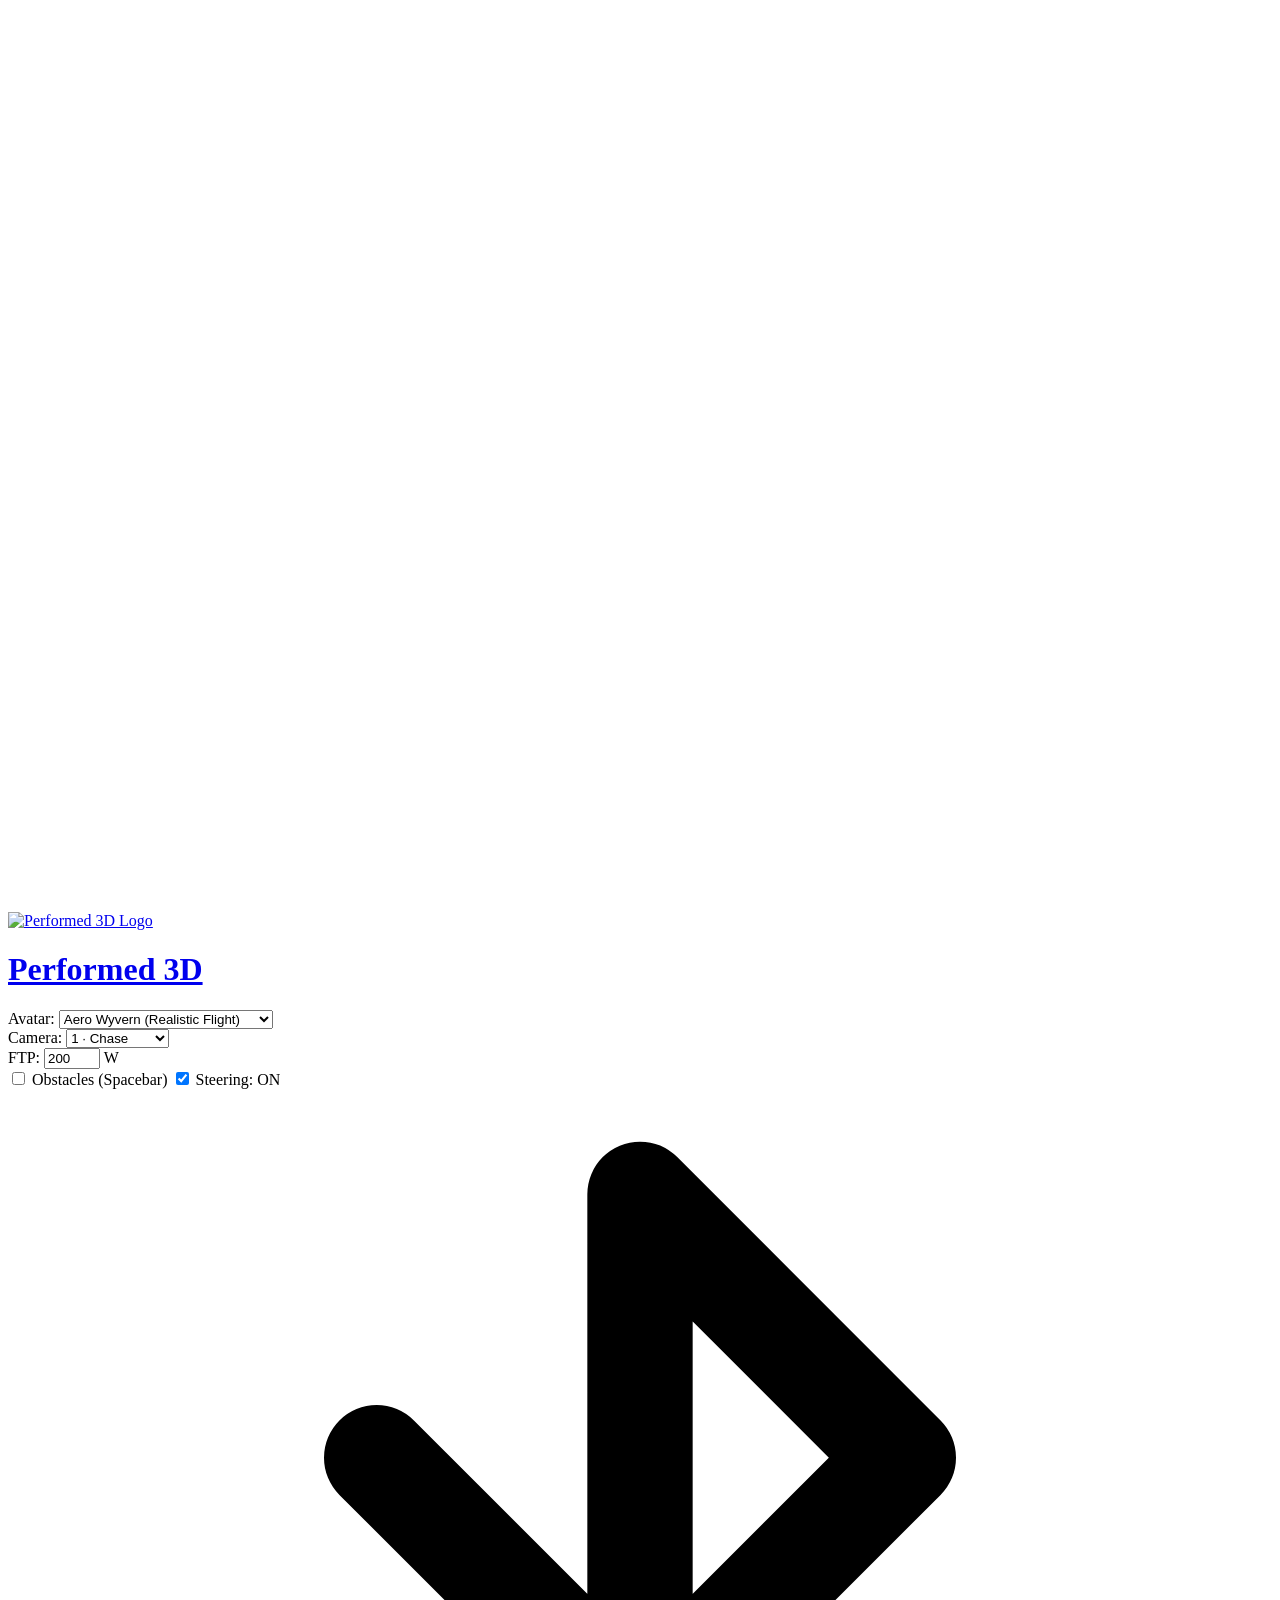
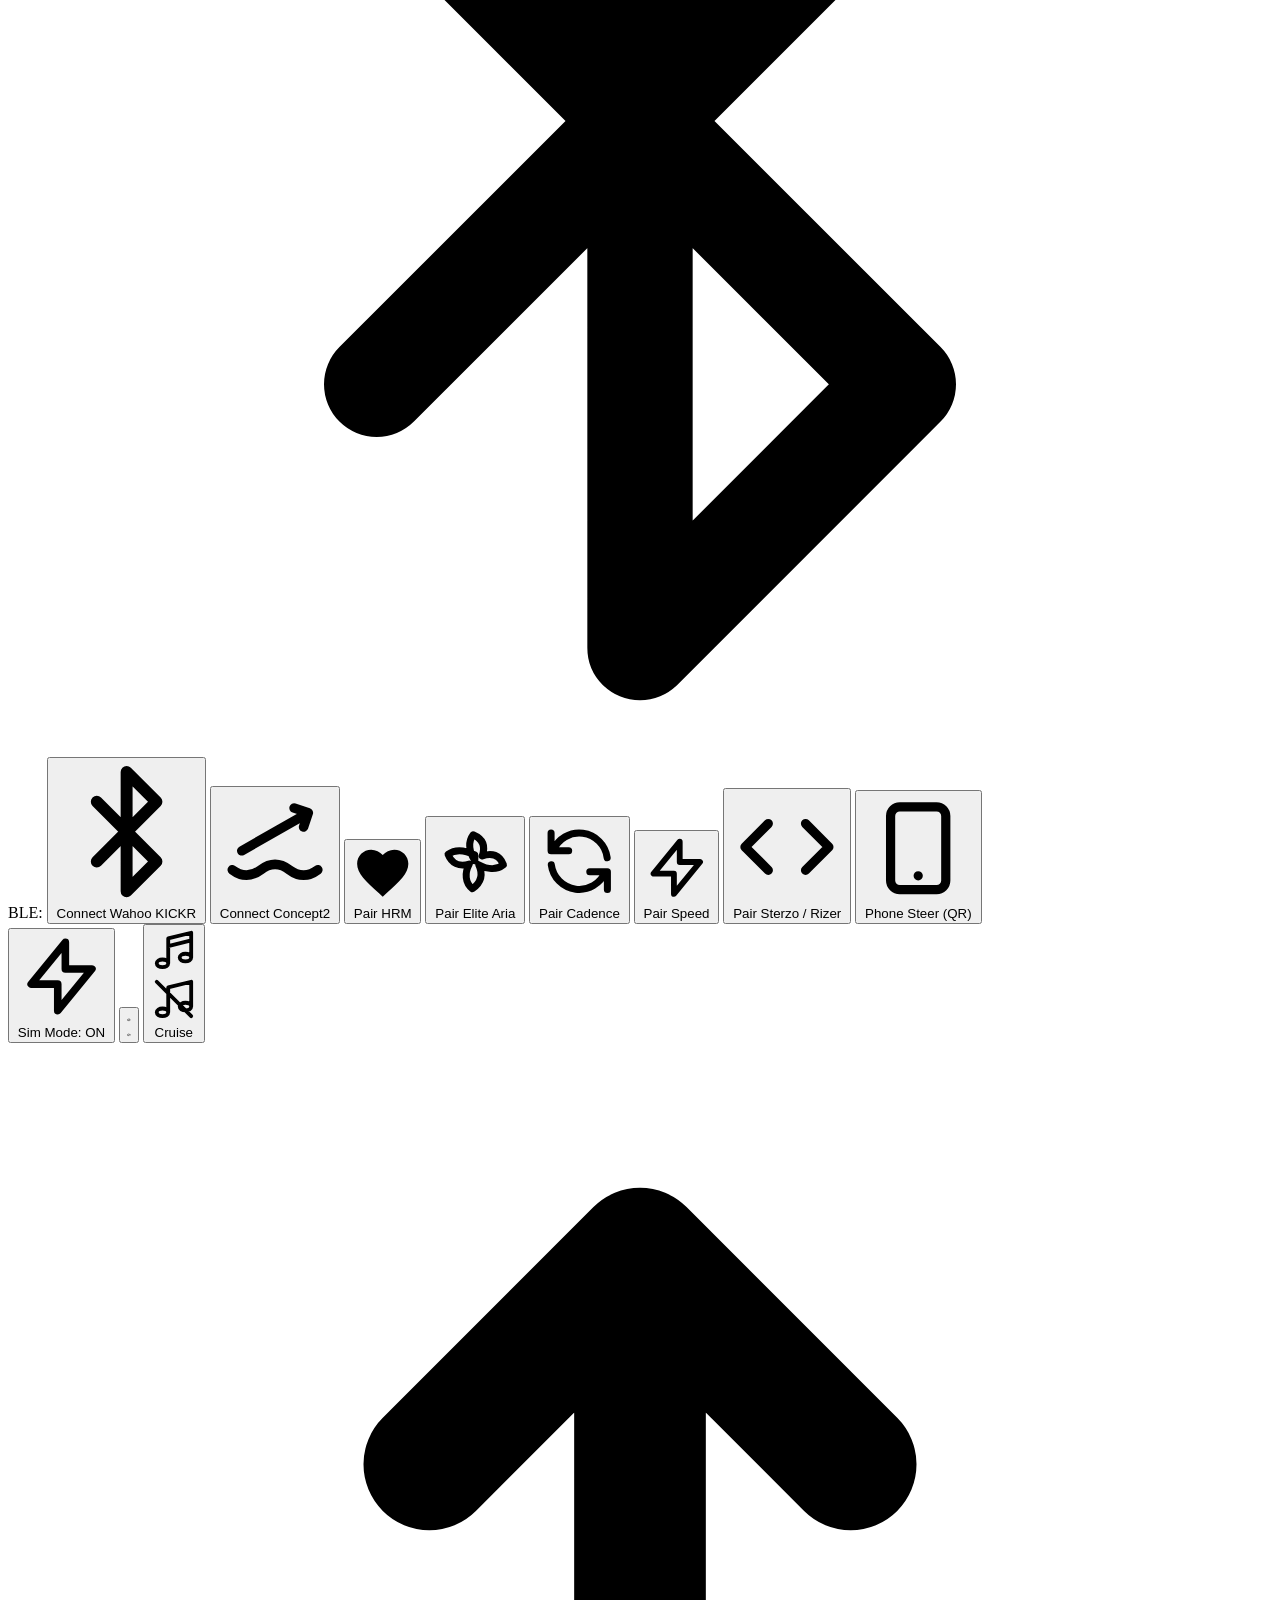
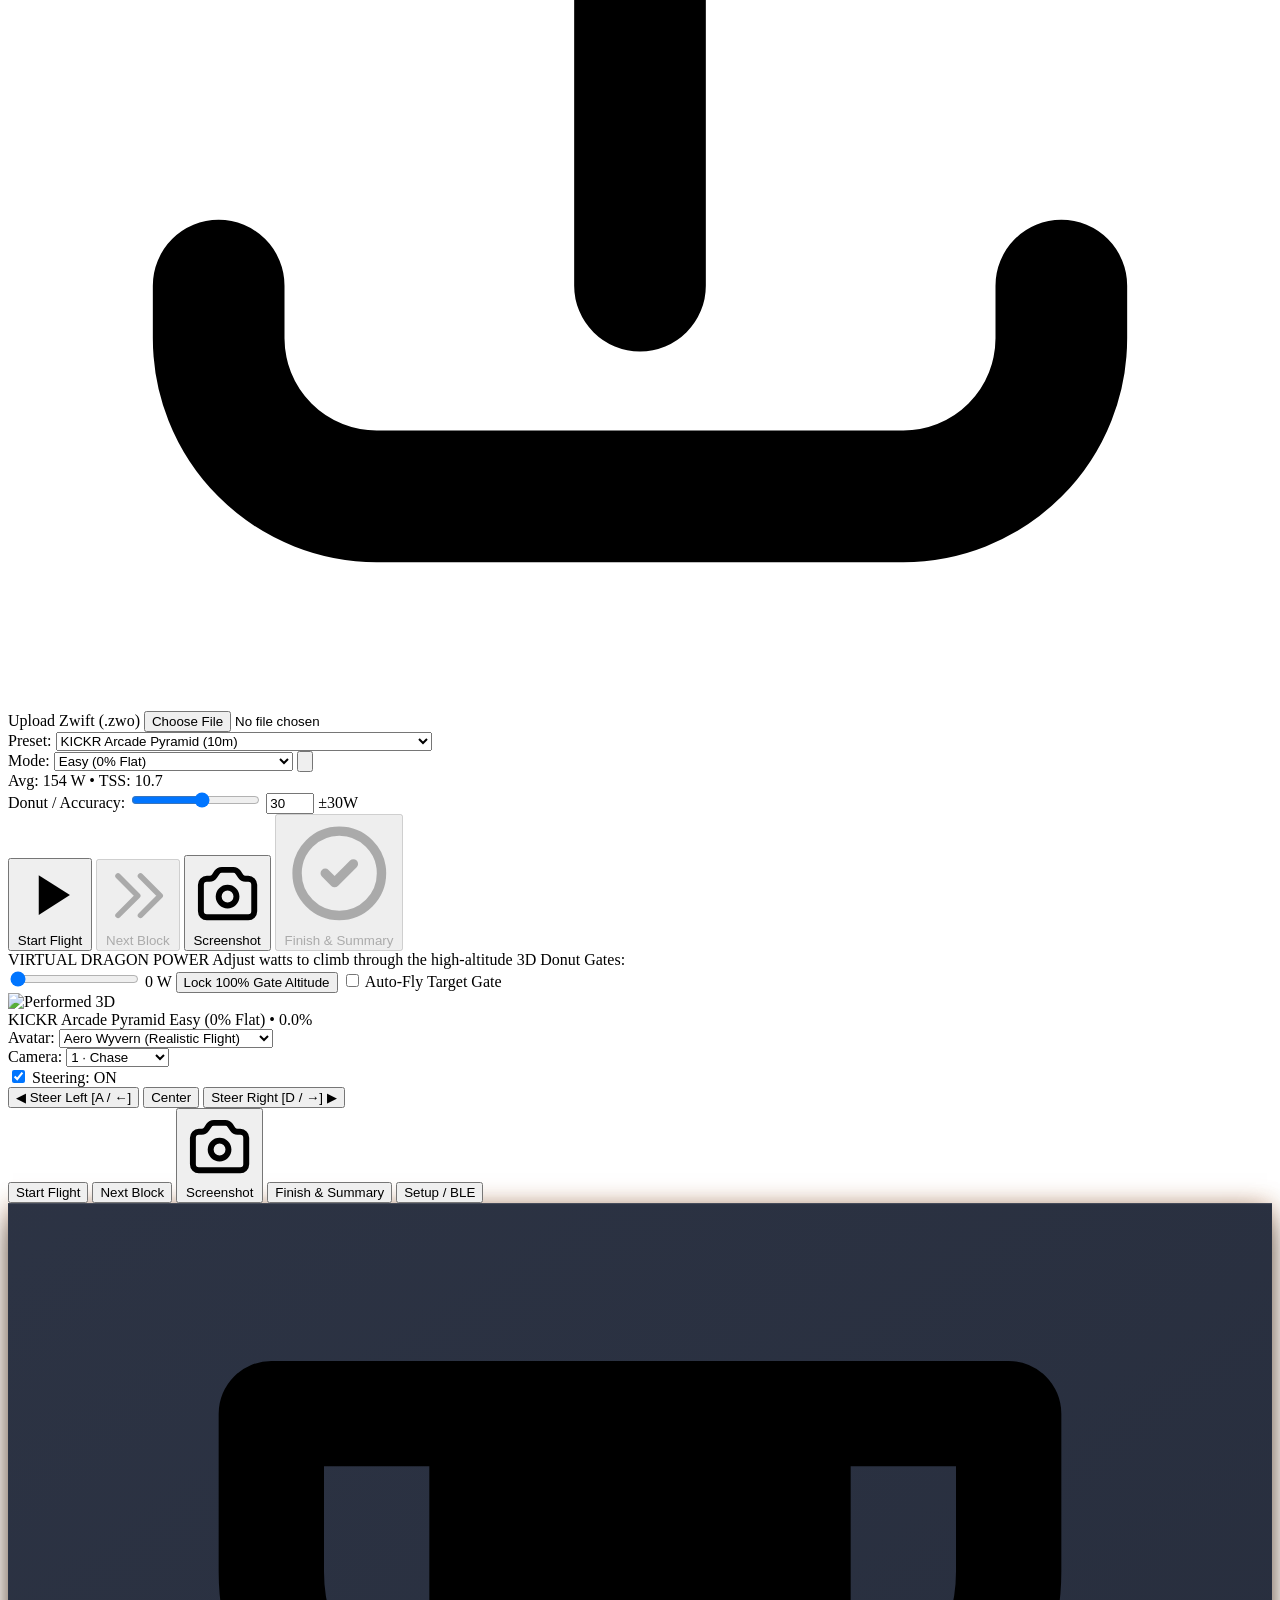
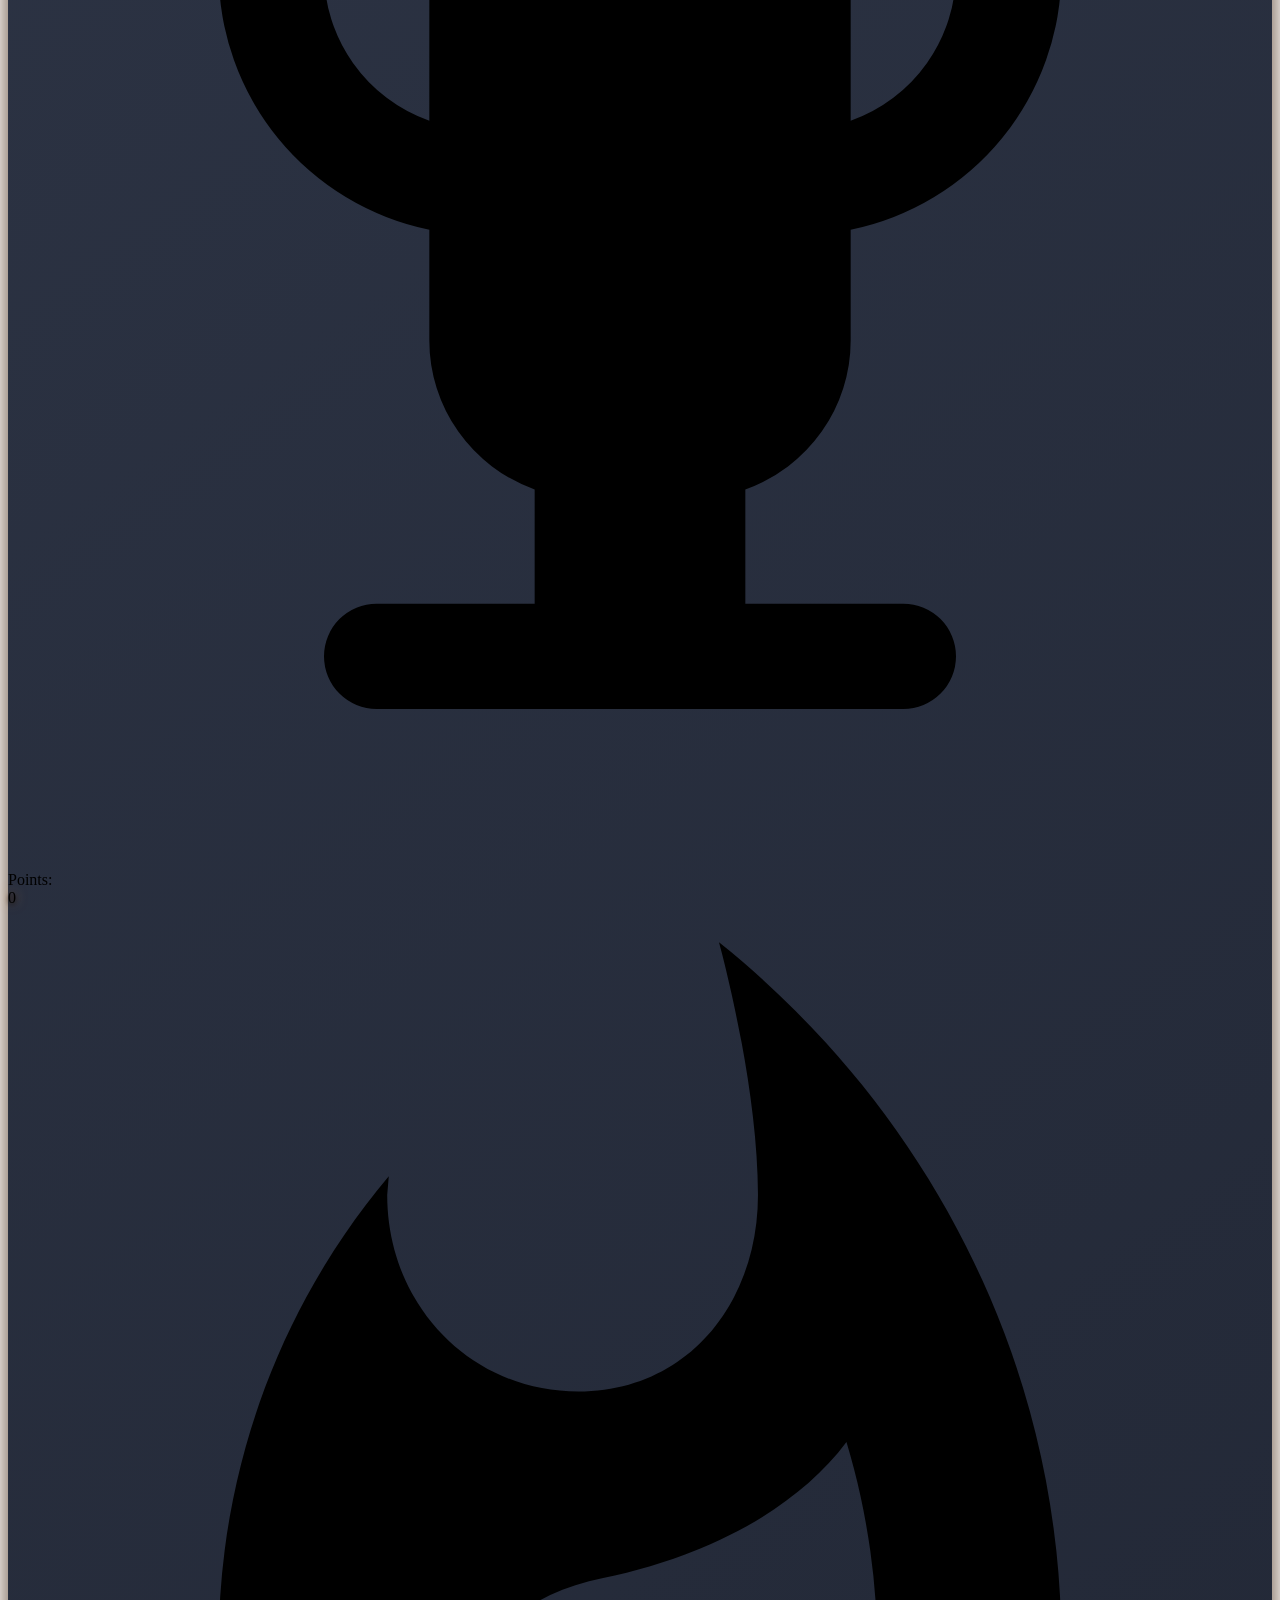
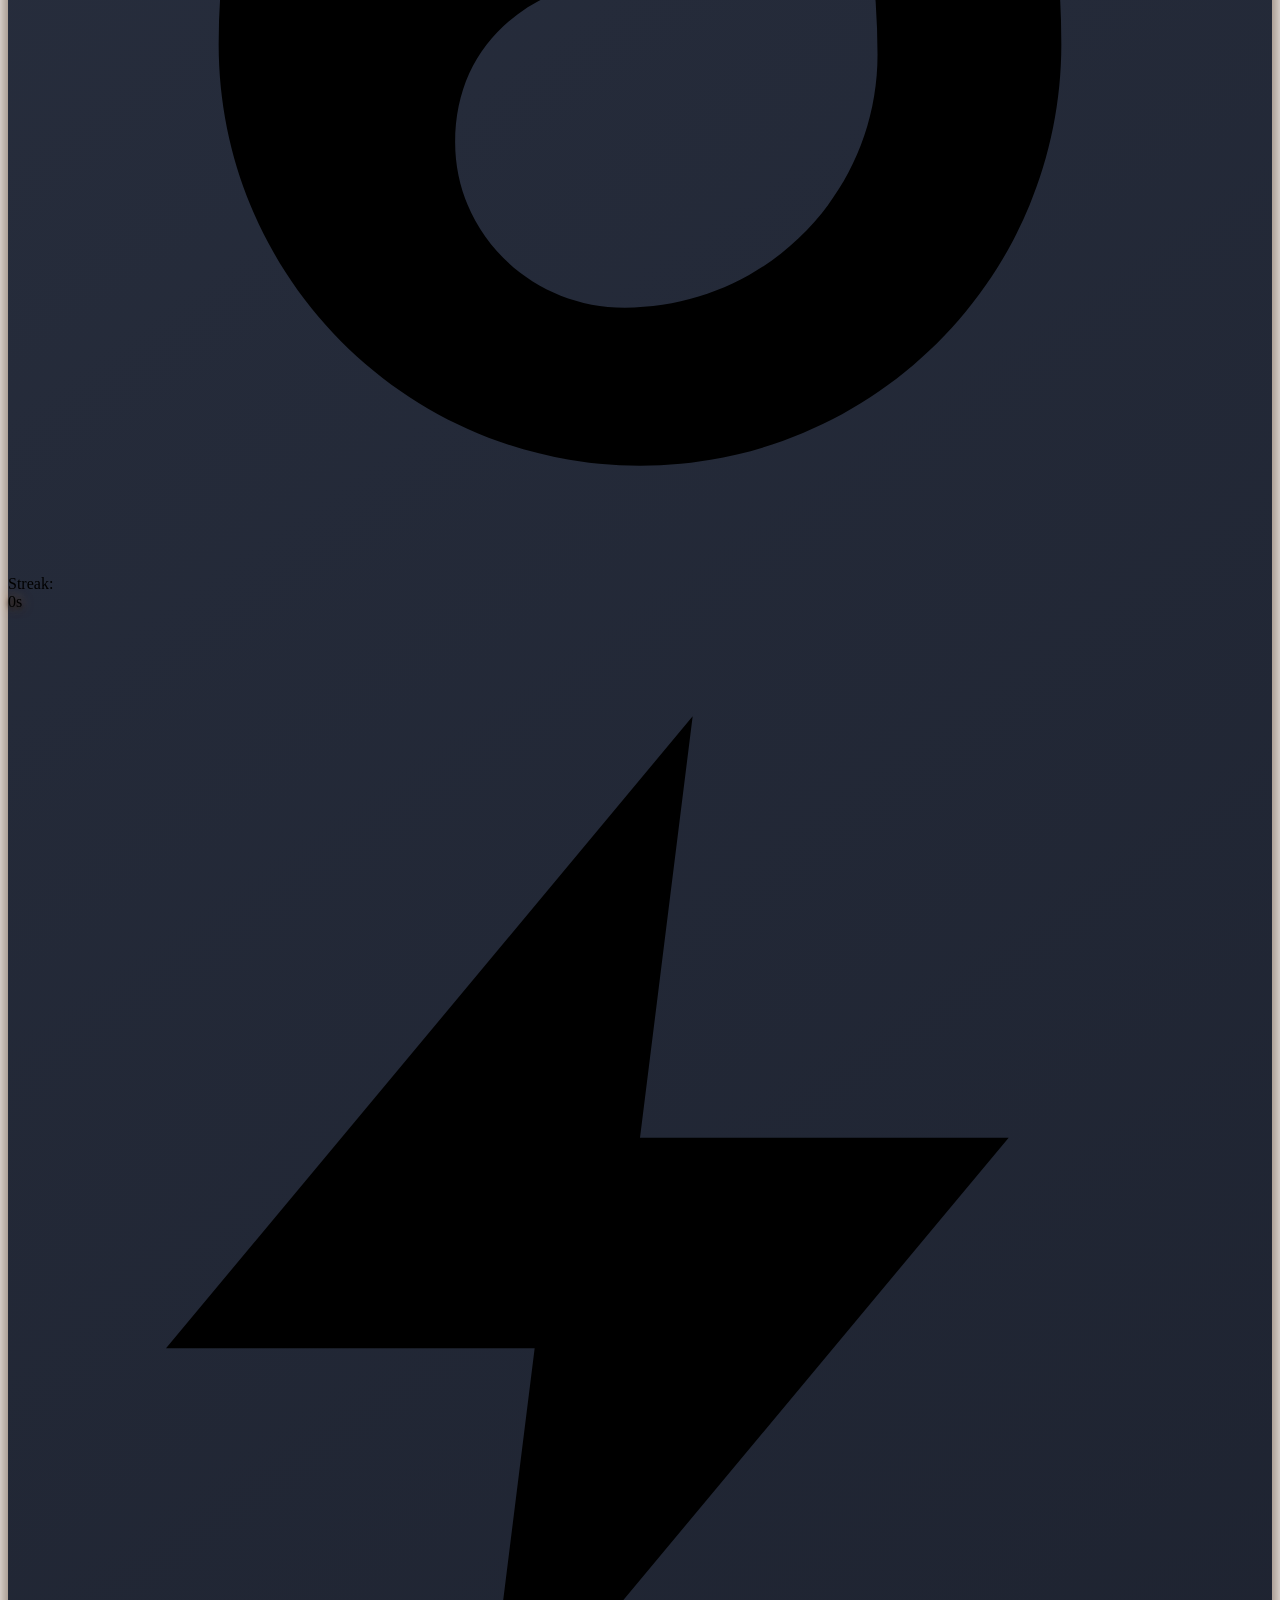
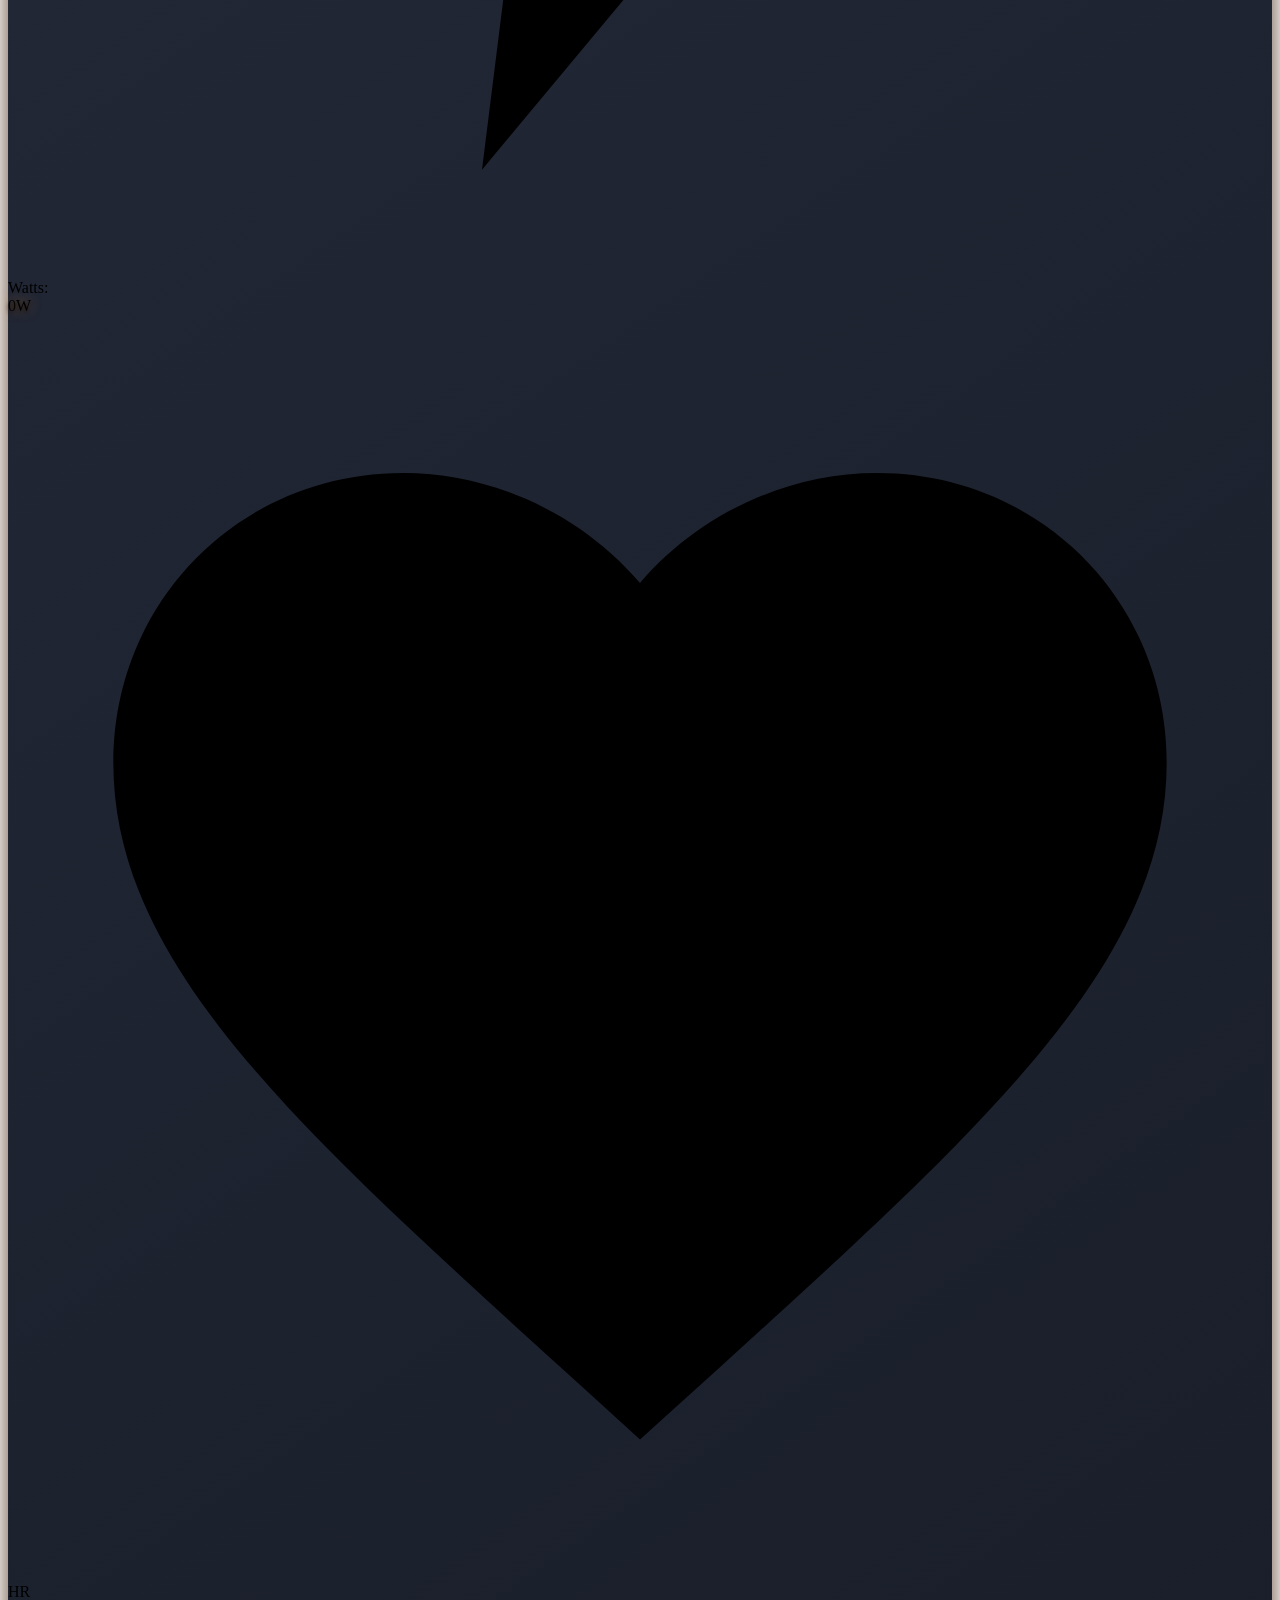
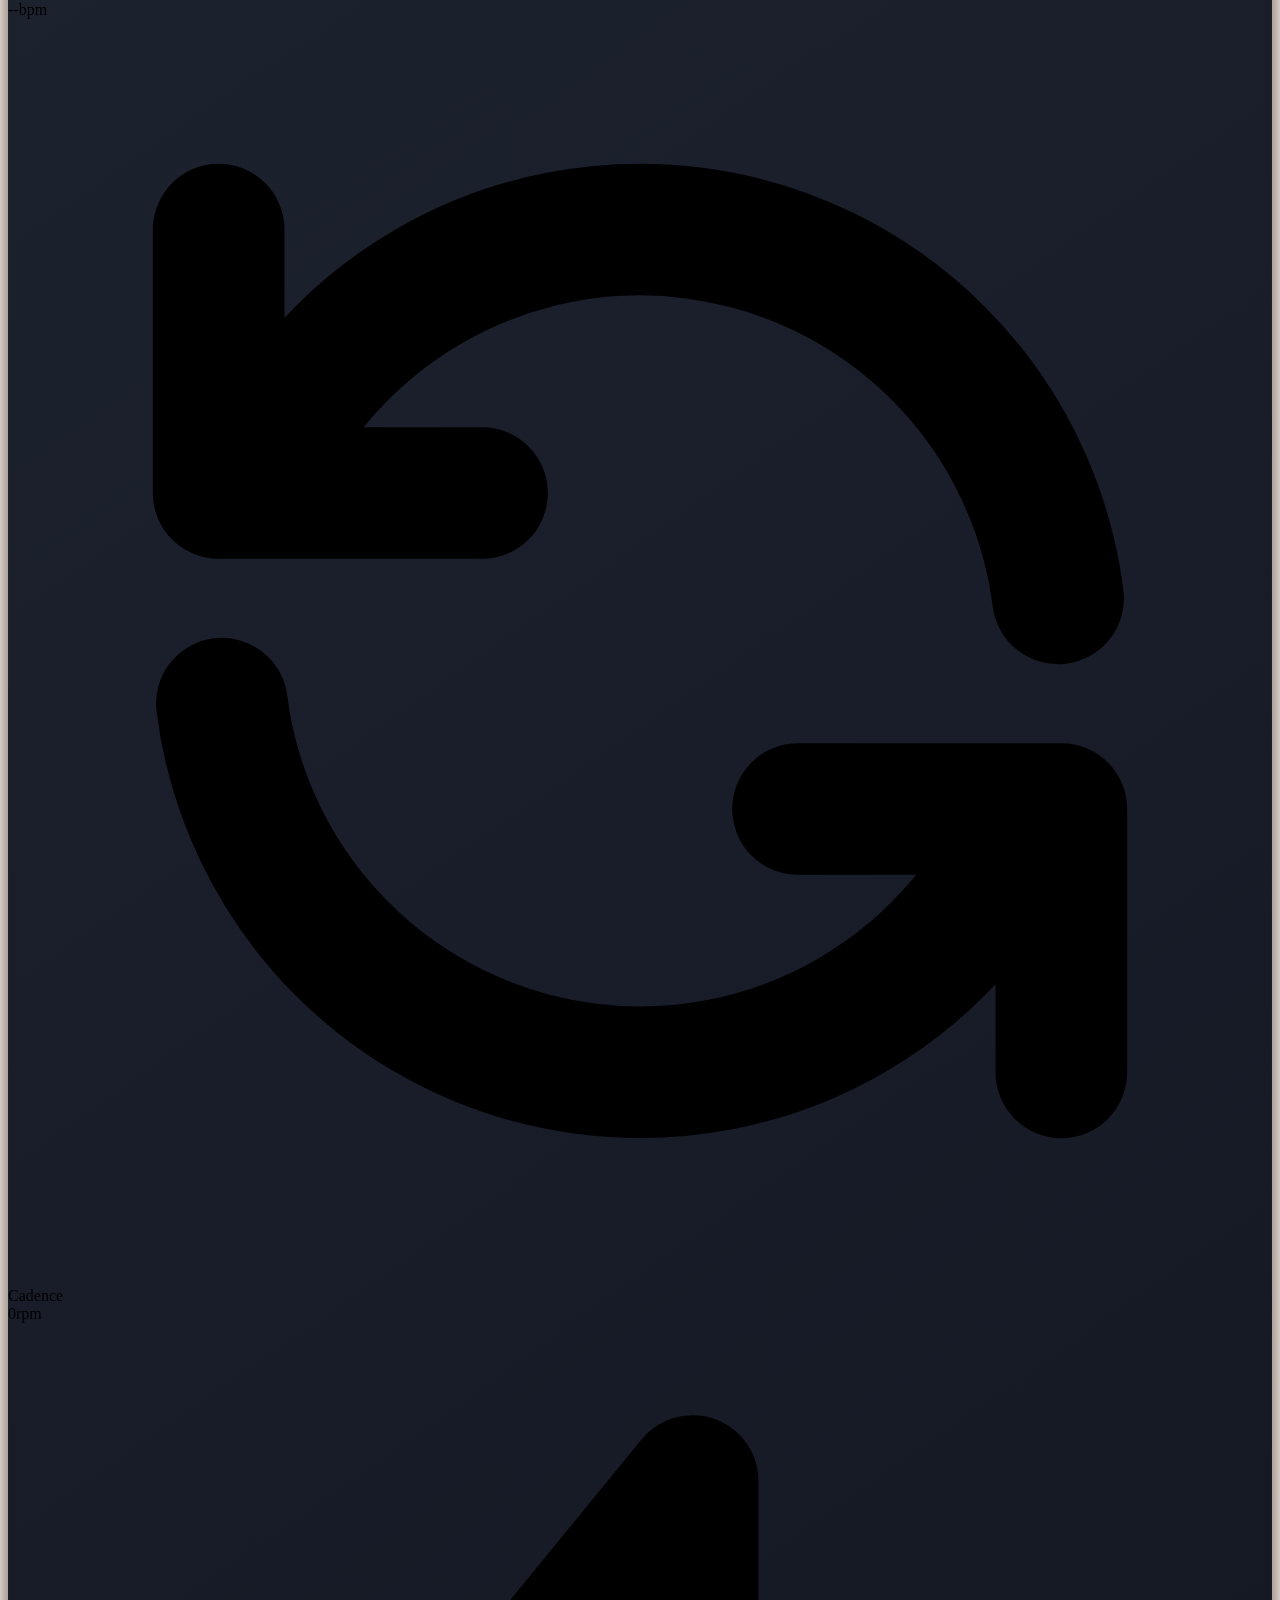
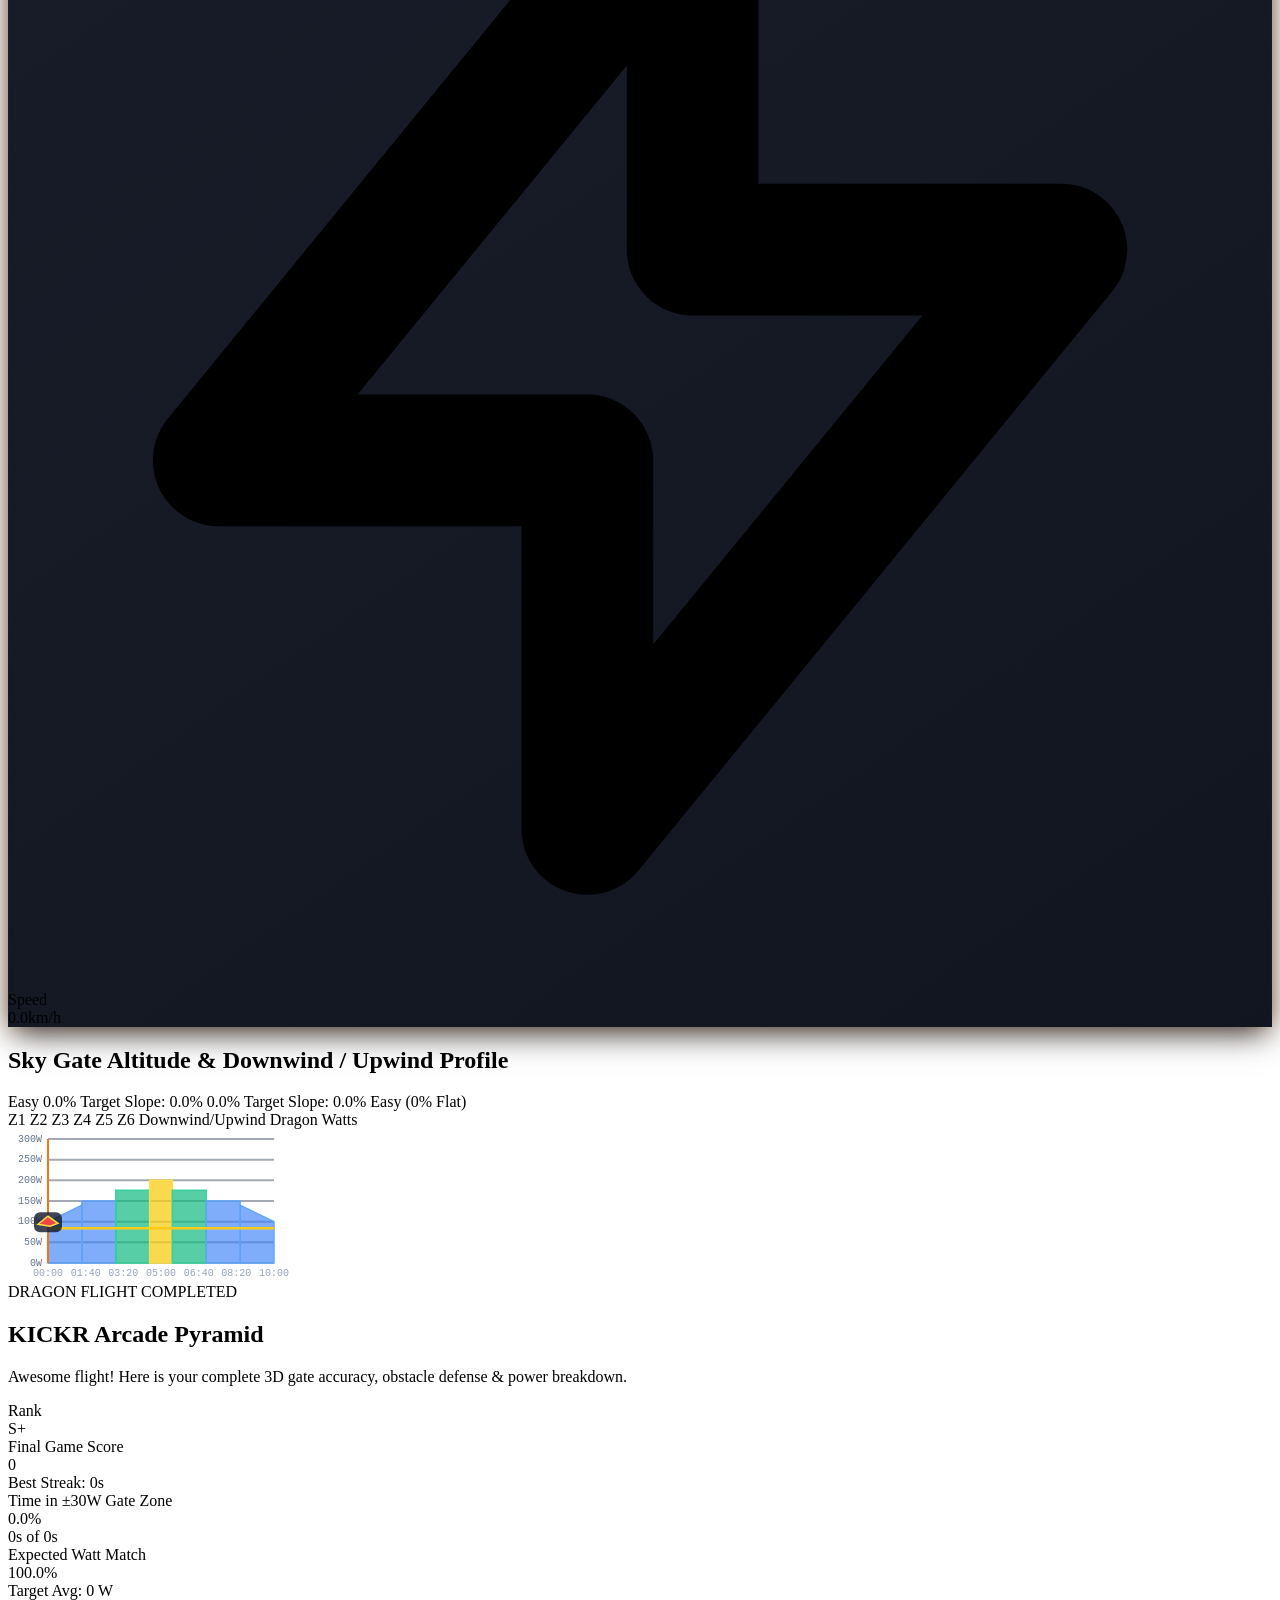
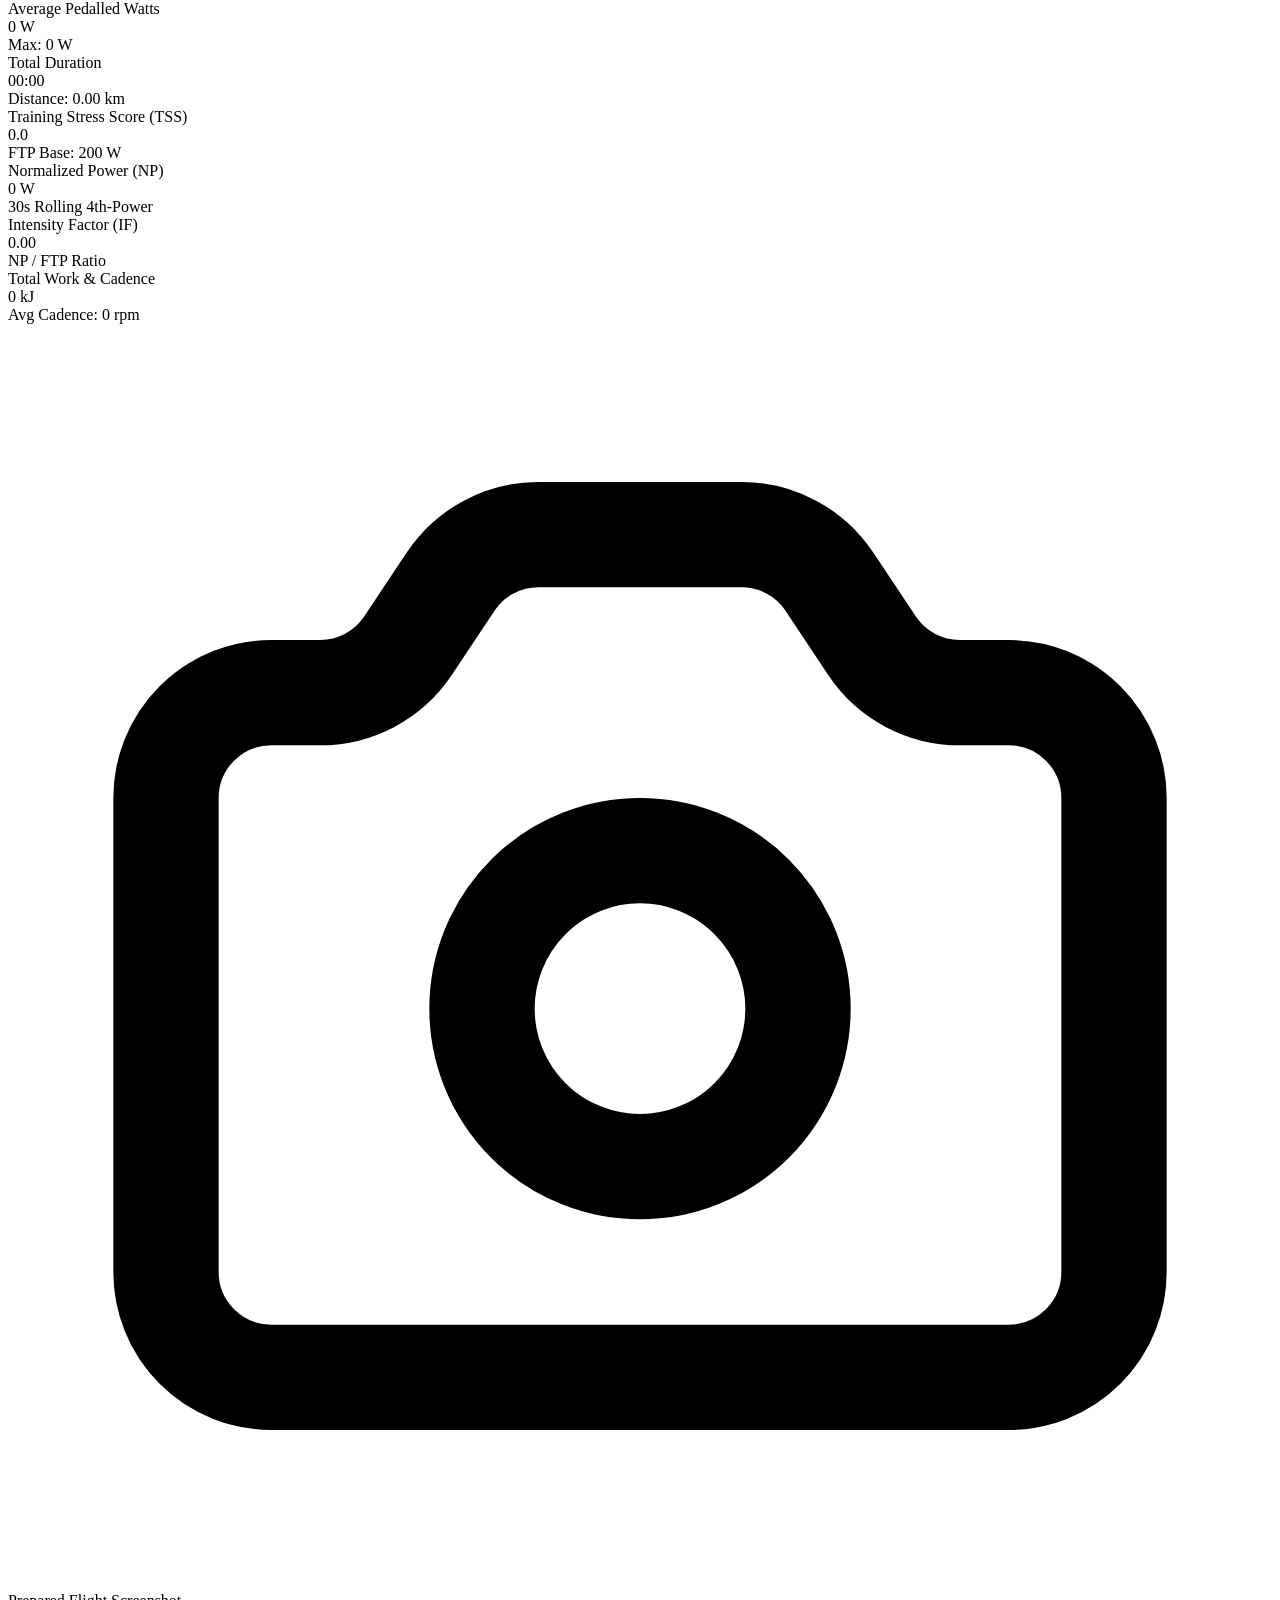
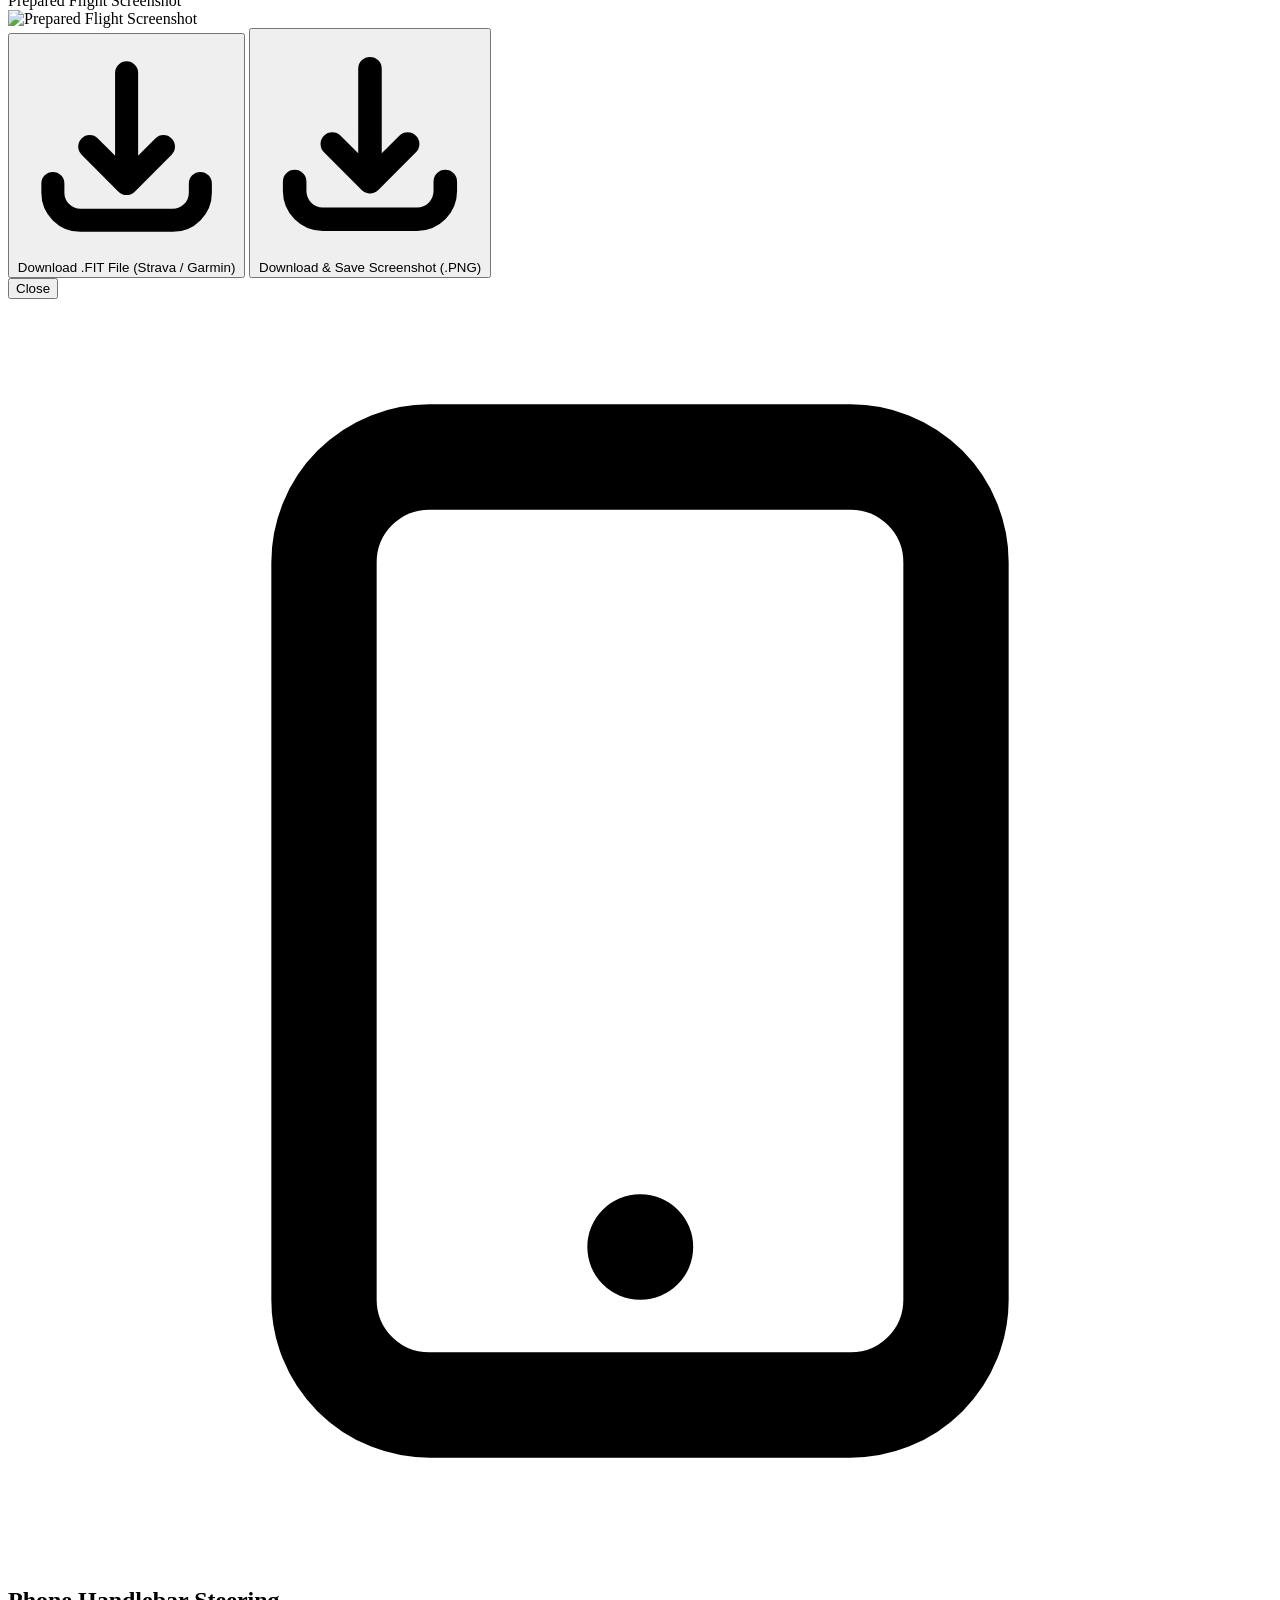
==== performed3d.html @ 12dbd5de "Add automatic reconnection for previously paired Bluetooth devices" ====
<!DOCTYPE html>
<!--suppress HtmlFormInputWithoutLabel, JSBitwiseOperatorUsage -->
<html lang="en" class="dark">
<head>
    <meta charset="UTF-8">
    <meta name="viewport" content="width=device-width, initial-scale=1.0, maximum-scale=1.0, user-scalable=no, viewport-fit=cover">
    <title>Performed 3D - Dragon Sky Gates Wahoo KICKR Cycling Game</title>
    <link rel="icon" href="performed3d.svg" type="image/svg+xml">
    <script>
        window.__p3dEarlyLogs = [];
        window.addEventListener('error', (e) => {
            let msg;
            if (e.target && e.target !== window && (e.target.src || e.target.href)) {
                msg = `Failed to load resource: ${(e.target.src || e.target.href).split('/').pop()}`;
            } else {
                msg = `JS Error: ${e.message || e.type} (${e.filename ? e.filename.split('/').pop() : 'inline'}:${e.lineno || 0})`;
            }
            window.__p3dEarlyLogs.push(msg);
            const el = document.getElementById('mobileDebugLog');
            if (el) el.textContent += `\n[ERR] ${msg}`;
        }, true);
        window.addEventListener('unhandledrejection', (e) => {
            const msg = `Promise Error: ${e.reason && (e.reason.message || e.reason)}`;
            window.__p3dEarlyLogs.push(msg);
            const el = document.getElementById('mobileDebugLog');
            if (el) el.textContent += `\n[ERR] ${msg}`;
        });
        (() => {
            const p = new URLSearchParams(window.location.search);
            if (p.has('phone-steer') || p.has('steer')) {
                document.documentElement.classList.add('phone-steer-mode');
            }
        })();
    </script>
    <script src="https://cdn.jsdelivr.net/npm/@tailwindcss/browser@4"></script>
    <script src="https://cdnjs.cloudflare.com/ajax/libs/three.js/r128/three.min.js"></script>
    <script src="https://unpkg.com/peerjs@1.5.4/dist/peerjs.min.js"></script>
    <script src="https://cdnjs.cloudflare.com/ajax/libs/qrcode-generator/1.4.4/qrcode.min.js"></script>
    <script src="performed3d-models.js"></script>
    <script src="sterzo-challenge-codes.js"></script>
    <style type="text/tailwindcss">
        @custom-variant dark (&:where(.dark, .dark *));
    </style>
    <style>
        @keyframes float-up {
            0% { transform: translateY(0) scale(0.8); opacity: 1; }
            50% { transform: translateY(-28px) scale(1.1); opacity: 1; }
            100% { transform: translateY(-56px) scale(0.95); opacity: 0; }
        }
        @keyframes glow-border {
            0%, 100% { box-shadow: 0 0 18px rgba(74, 222, 128, 0.35), inset 0 0 15px rgba(74, 222, 128, 0.15); }
            50% { box-shadow: 0 0 36px rgba(74, 222, 128, 0.75), inset 0 0 28px rgba(74, 222, 128, 0.3); }
        }
        @keyframes pulse-reticle {
            0%, 100% { transform: scale(1); opacity: 0.9; }
            50% { transform: scale(1.12); opacity: 1; }
        }
        .in-zone-glow {
            animation: glow-border 1.4s infinite ease-in-out;
        }
        .bullseye-glow {
            box-shadow: 0 0 42px rgba(250, 204, 21, 0.8), inset 0 0 30px rgba(74, 222, 128, 0.4);
        }
        .obstacle-hit-flash {
            box-shadow: 0 0 55px rgba(239, 68, 68, 0.95), inset 0 0 45px rgba(239, 68, 68, 0.65) !important;
        }
        .floating-score {
            animation: float-up 1.15s cubic-bezier(0.16, 1, 0.3, 1) forwards;
            pointer-events: none;
        }
        .reticle-pulse {
            animation: pulse-reticle 0.55s infinite ease-in-out;
        }
        @keyframes streak-splash {
            0% { transform: translate(-50%, -50%) scale(0.3) rotate(-8deg); opacity: 0; }
            15% { transform: translate(-50%, -50%) scale(1.25) rotate(3deg); opacity: 1; }
            30% { transform: translate(-50%, -50%) scale(1) rotate(0deg); opacity: 1; }
            80% { transform: translate(-50%, -50%) scale(1.05); opacity: 1; }
            100% { transform: translate(-50%, -80%) scale(1.4); opacity: 0; }
        }
        .streak-splash {
            animation: streak-splash 2.2s cubic-bezier(0.16, 1, 0.3, 1) forwards;
            pointer-events: none;
        }
        @keyframes hud-score-pop {
            0% { transform: scale(1); }
            40% { transform: scale(1.08); filter: brightness(1.25); }
            100% { transform: scale(1); filter: brightness(1); }
        }
        .hud-score-pop {
            animation: hud-score-pop 0.28s cubic-bezier(0.34, 1.56, 0.64, 1);
        }
        .arcade-hud-panel {
            background: linear-gradient(145deg, rgba(15, 23, 42, 0.88) 0%, rgba(3, 7, 18, 0.94) 100%);
            box-shadow: 0 10px 30px -5px rgba(0, 0, 0, 0.85), 0 0 22px rgba(249, 115, 22, 0.28), inset 0 1px 1px rgba(255, 255, 255, 0.14);
        }
        .arcade-text-glow {
            text-shadow: 0 0 12px rgba(251, 146, 60, 0.55), 0 2px 4px rgba(0, 0, 0, 0.9);
        }
        /* Custom scrollbar */
        ::-webkit-scrollbar { width: 8px; height: 8px; }
        ::-webkit-scrollbar-track { background: rgba(15, 23, 42, 0.6); }
        ::-webkit-scrollbar-thumb { background: rgba(71, 85, 105, 0.8); border-radius: 4px; }
        ::-webkit-scrollbar-thumb:hover { background: rgba(249, 115, 22, 0.8); }
        html.phone-steer-mode,
        html.phone-steer-mode body {
            height: 100dvh;
            max-height: 100dvh;
            width: 100vw;
            overflow: hidden;
            overscroll-behavior: none;
        }
        html.phone-steer-mode body > *:not(#mobilePhoneControllerView):not(script) {
            display: none !important;
        }
        html.phone-steer-mode #mobilePhoneControllerView {
            display: flex !important;
        }
    </style>
</head>
<body class="bg-gray-950 text-gray-100 h-screen w-screen overflow-hidden font-sans antialiased selection:bg-orange-500 selection:text-white relative select-none">

    <!-- Full-screen Particle & Effects Overlay Canvas -->
    <canvas id="fxCanvas" class="fixed inset-0 pointer-events-none z-40 w-full h-full"></canvas>

    <!-- =========================================================================
         FULL-BROWSER-WINDOW 3D ARCADE DRAGON FLIGHT VIEWPORT (THREE.JS)
         ========================================================================= -->
    <section id="hudArenaCard" class="fixed inset-0 w-screen h-screen bg-gray-950 overflow-hidden z-0 transition-all duration-300 select-none">

        <!-- Three.js Full-Window WebGL Viewport Container -->
        <div id="threeCanvasContainer" class="absolute inset-0 w-screen h-screen z-0"></div>

        <!-- Floating Score Popups Container -->
        <div id="floatingScoreContainer" class="absolute inset-0 pointer-events-none z-30 overflow-hidden"></div>
    </section>

    <!-- =========================================================================
         FLOATING HUD LAYER OVER FULL-WINDOW 3D VIEWPORT
         ========================================================================= -->
    <div class="fixed inset-0 z-20 pointer-events-none flex flex-col justify-between p-2.5 sm:p-4 overflow-hidden">

        <!-- TOP FLOATING STACK: HEADER, SETUP BAR & IN-GAME SCORE / WIND / INTERVAL HUD -->
        <div class="flex flex-col gap-2 w-full max-w-[1600px] mx-auto pointer-events-none">

            <!-- Header -->
            <header id="mainHeader" class="bg-gray-950/75 backdrop-blur-md border border-gray-800/90 rounded-2xl px-3.5 py-2 shadow-xl pointer-events-auto">
                <div class="flex flex-wrap items-center justify-between gap-2.5">
                    <div class="flex items-center gap-3">
                        <a href="/sitemap" title="Back to Application Directory" class="group flex items-center gap-2.5">
                            <img src="performed3d.svg" alt="Performed 3D Logo" class="w-8 h-8 drop-shadow group-hover:scale-105 transition-transform">
                            <div>
                                <div class="flex items-center gap-2">
                                    <h1 class="text-base sm:text-lg font-black tracking-tight bg-gradient-to-r from-emerald-400 via-amber-300 to-orange-400 bg-clip-text text-transparent">
                                        Performed 3D
                                    </h1>
                                </div>
                            </div>
                        </a>
                    </div>

                    <!-- Header Controls: Avatar, FTP, Obstacles Toggle, Bluetooth, Sim Mode, Sound, Timeline Toggle -->
                    <div class="flex flex-wrap items-center gap-2">
                        <!-- Avatar Selector -->
                        <div class="flex items-center gap-1.5 bg-gray-900/90 border border-amber-500/40 rounded-xl px-2.5 py-1 text-xs"
                             title="Choose your 3D flying avatar figure">
                            <label for="avatarSelect" class="text-gray-400 font-semibold">Avatar:</label>
                            <select id="avatarSelect" class="bg-gray-800 text-amber-300 font-bold rounded px-1.5 py-0.5 border border-gray-700 focus:outline-none focus:border-orange-500 cursor-pointer">
                                <option value="aero_wyvern" class="bg-gray-900">Aero Wyvern (Realistic Flight)</option>
                                <option value="fuchur" class="bg-gray-900">Fuchur (Unendliche Geschichte)</option>
                                <option value="et_bike" class="bg-gray-900">Boy with Bicycle &amp; E.T.</option>
                                <option value="delorean" class="bg-gray-900">DeLorean (Back to the Future)</option>
                                <option value="mars_ufo" class="bg-gray-900">UFO (Mars Attacks!)</option>
                                <option value="paramotor" class="bg-gray-900">Paramotor (Phi Maestro Light 3)</option>
                            </select>
                        </div>

                        <!-- Camera Perspective Selector (keys 1-5) -->
                        <div class="flex items-center gap-1.5 bg-gray-900/90 border border-sky-500/40 rounded-xl px-2.5 py-1 text-xs"
                             title="Switch camera perspective — press keys 1 to 5">
                            <label for="cameraViewSelect" class="text-gray-400 font-semibold">Camera:</label>
                            <select id="cameraViewSelect" class="bg-gray-800 text-sky-300 font-bold rounded px-1.5 py-0.5 border border-gray-700 focus:outline-none focus:border-orange-500 cursor-pointer">
                                <option value="1" class="bg-gray-900">1 · Chase</option>
                                <option value="2" class="bg-gray-900">2 · Far Chase</option>
                                <option value="3" class="bg-gray-900">3 · Top-Down</option>
                                <option value="4" class="bg-gray-900">4 · Front</option>
                                <option value="5" class="bg-gray-900">5 · Front Far</option>
                            </select>
                        </div>

                        <!-- Rider FTP -->
                        <div class="flex items-center gap-1.5 bg-gray-900/90 border border-gray-800 rounded-xl px-2.5 py-1 text-xs">
                            <label for="ftpInput" class="text-gray-400 font-semibold">FTP:</label>
                            <input id="ftpInput" type="number" min="50" max="600" value="200"
                                   class="w-14 bg-gray-800 text-amber-300 font-bold text-center rounded px-1 py-0.5 border border-gray-700 focus:outline-none focus:border-orange-500">
                            <span class="text-gray-500">W</span>
                        </div>

                        <!-- Obstacles Option Toggle -->
                        <label for="obstaclesToggleCheck"
                               class="flex items-center gap-1.5 bg-gray-900/90 hover:bg-gray-800 border border-rose-500/40 rounded-xl px-2.5 py-1 text-xs cursor-pointer transition select-none"
                               title="Render 3D sky obstacles — Press SPACEBAR at the right moment to destroy them before impact!">
                            <input id="obstaclesToggleCheck" type="checkbox" class="accent-rose-500 rounded cursor-pointer">
                            <span class="font-bold text-rose-300">Obstacles (Spacebar)</span>
                        </label>

                        <!-- Steering On/Off Setting Toggle -->
                        <label for="steeringToggleCheck"
                               class="flex items-center gap-1.5 bg-gray-900/90 hover:bg-gray-800 border border-cyan-500/40 rounded-xl px-2.5 py-1 text-xs cursor-pointer transition select-none"
                               title="Toggle manual left/right dragon steering on or off. When turned off, the dragon automatically steers horizontally through the gates!">
                            <input id="steeringToggleCheck" type="checkbox" checked class="accent-cyan-400 rounded cursor-pointer">
                            <span id="steeringToggleLabel" class="font-bold text-cyan-300">Steering: ON</span>
                        </label>

                        <!-- Bluetooth Pairing Buttons Group -->
                        <div id="blePairingButtonsGroup" class="flex flex-wrap items-center gap-1.5 bg-gray-900/90 border border-gray-800 rounded-xl px-2 py-1">
                            <span class="text-[11px] font-semibold text-gray-400 px-1 flex items-center gap-1 select-none" title="Bluetooth Low Energy Sensors">
                                <svg class="w-3.5 h-3.5 text-blue-400" fill="none" stroke="currentColor" viewBox="0 0 24 24">
                                    <path stroke-linecap="round" stroke-linejoin="round" stroke-width="2" d="M7 7l10 10-5 5V2l5 5L7 17"/>
                                </svg>
                                <span>BLE:</span>
                            </span>

                            <!-- Bluetooth Connect Button (Wahoo KICKR) -->
                            <button id="connectBleBtn" type="button"
                                    class="px-3 py-1.5 rounded-xl font-bold text-xs flex items-center gap-1.5 transition cursor-pointer shadow-md bg-blue-600 hover:bg-blue-500 text-white border border-blue-400/30">
                                <svg class="w-3.5 h-3.5" fill="none" stroke="currentColor" viewBox="0 0 24 24">
                                    <path stroke-linecap="round" stroke-linejoin="round" stroke-width="2" d="M7 7l10 10-5 5V2l5 5L7 17"/>
                                </svg>
                                <span id="bleStatusText">Connect Wahoo KICKR</span>
                                <span id="bleStatusDot" class="w-2 h-2 rounded-full bg-gray-300"></span>
                            </button>

                            <!-- Concept2 PM5 Rowing Ergometer Button (power source, no resistance control) -->
                            <button id="connectRowerBleBtn" type="button"
                                    class="px-2.5 py-1.5 rounded-xl font-bold text-xs flex items-center gap-1.5 transition cursor-pointer shadow-md bg-sky-700/80 hover:bg-sky-600 text-white border border-sky-400/30"
                                    title="Connect Concept2 RowErg / SkiErg / BikeErg (PM5) as power source; stroke rate is shown as cadence">
                                <svg class="w-3.5 h-3.5 text-sky-300" fill="none" stroke="currentColor" viewBox="0 0 24 24">
                                    <path stroke-linecap="round" stroke-linejoin="round" stroke-width="2" d="M3 17c2 1.5 4 1.5 6 0s4-1.5 6 0 4 1.5 6 0M5 13l14-8M16 4l3 1-1 3"/>
                                </svg>
                                <span id="bleRowerStatusText">Connect Concept2</span>
                                <span id="bleRowerStatusDot" class="w-2 h-2 rounded-full bg-gray-300"></span>
                            </button>

                            <!-- BLE Heart Rate Monitor Pairing Button (e.g. Garmin HRM 200) -->
                            <button id="connectHrmBleBtn" type="button"
                                    class="px-2.5 py-1.5 rounded-xl font-bold text-xs flex items-center gap-1.5 transition cursor-pointer shadow-md bg-rose-700/80 hover:bg-rose-600 text-white border border-rose-400/30"
                                    title="Pair BLE Heart Rate Monitor (e.g. Garmin HRM 200)">
                                <svg class="w-3.5 h-3.5 text-rose-300" fill="currentColor" viewBox="0 0 24 24">
                                    <path d="M12 21.35l-1.45-1.32C5.4 15.36 2 12.28 2 8.5 2 5.42 4.42 3 7.5 3c1.74 0 3.41.81 4.5 2.09C13.09 3.81 14.76 3 16.5 3 19.58 3 22 5.42 22 8.5c0 3.78-3.4 6.86-8.55 11.54L12 21.35z"/>
                                </svg>
                                <span id="bleHrmStatusText">Pair HRM</span>
                                <span id="bleHrmStatusDot" class="w-2 h-2 rounded-full bg-gray-300"></span>
                            </button>

                            <!-- Elite Aria fan pairing button -->
                            <button id="connectAriaBleBtn" type="button"
                                    class="px-2.5 py-1.5 rounded-xl font-bold text-xs flex items-center gap-1.5 transition cursor-pointer shadow-md bg-orange-700/80 hover:bg-orange-600 text-white border border-orange-400/30"
                                    title="Pair Elite Aria Smart Fan; fan speed follows heart rate (80-180 bpm)">
                                <svg class="w-3.5 h-3.5 text-orange-300" fill="none" stroke="currentColor" viewBox="0 0 24 24">
                                    <path stroke-linecap="round" stroke-linejoin="round" stroke-width="2" d="M12 12c-1.5-2.5-2.1-5.3-.5-7.5 2.8 1.2 3.6 3.3 2.6 6.1 2.8-1 5-.3 6.1 2.5-2.1 1.7-4.9 1.2-7.1 0 1.3 2.7.7 5.1-1.8 6.9-2.1-1.7-2.3-4.5-.9-7.1-2.9.9-5.1-.2-6.1-2.8 2.1-1.5 4.9-1.2 7.7.2z"/>
                                </svg>
                                <span id="bleAriaStatusText">Pair Elite Aria</span>
                                <span id="bleAriaStatusDot" class="w-2 h-2 rounded-full bg-gray-300"></span>
                            </button>

                            <!-- BLE Cadence Sensor Pairing Button -->
                            <button id="connectCadenceBleBtn" type="button"
                                    class="px-2.5 py-1.5 rounded-xl font-bold text-xs flex items-center gap-1.5 transition cursor-pointer shadow-md bg-emerald-700/80 hover:bg-emerald-600 text-white border border-emerald-400/30"
                                    title="Pair BLE Cadence Sensor">
                                <svg class="w-3.5 h-3.5 text-emerald-300" fill="none" stroke="currentColor" viewBox="0 0 24 24">
                                    <path stroke-linecap="round" stroke-linejoin="round" stroke-width="2" d="M4 4v5h.582m15.356 2A8.001 8.001 0 004.582 9m0 0H9m11 11v-5h-.581m0 0a8.003 8.003 0 01-15.357-2m15.357 2H15"/>
                                </svg>
                                <span id="bleCadenceStatusText">Pair Cadence</span>
                                <span id="bleCadenceStatusDot" class="w-2 h-2 rounded-full bg-gray-300"></span>
                            </button>

                            <!-- BLE Speed Sensor Pairing Button -->
                            <button id="connectSpeedBleBtn" type="button"
                                    class="px-2.5 py-1.5 rounded-xl font-bold text-xs flex items-center gap-1.5 transition cursor-pointer shadow-md bg-cyan-700/80 hover:bg-cyan-600 text-white border border-cyan-400/30"
                                    title="Pair BLE Speed Sensor">
                                <svg class="w-3.5 h-3.5 text-cyan-300" fill="none" stroke="currentColor" viewBox="0 0 24 24">
                                    <path stroke-linecap="round" stroke-linejoin="round" stroke-width="2" d="M13 10V3L4 14h7v7l9-11h-7z"/>
                                </svg>
                                <span id="bleSpeedStatusText">Pair Speed</span>
                                <span id="bleSpeedStatusDot" class="w-2 h-2 rounded-full bg-gray-300"></span>
                            </button>

                            <!-- BLE Steering Sensor Pairing Button (Elite Sterzo Smart / Elite Rizer) -->
                            <button id="connectSteerBleBtn" type="button"
                                    class="px-2.5 py-1.5 rounded-xl font-bold text-xs flex items-center gap-1.5 transition cursor-pointer shadow-md bg-purple-700/80 hover:bg-purple-600 text-white border border-purple-400/30"
                                    title="Pair Elite Sterzo Smart or Elite Rizer for BLE Steering">
                                <svg class="w-3.5 h-3.5 text-purple-300" fill="none" stroke="currentColor" viewBox="0 0 24 24">
                                    <path stroke-linecap="round" stroke-linejoin="round" stroke-width="2" d="M8 7l-5 5 5 5M16 7l5 5-5 5"/>
                                </svg>
                                <span id="bleSteerStatusText">Pair Sterzo / Rizer</span>
                                <span id="bleSteerStatusDot" class="w-2 h-2 rounded-full bg-gray-300"></span>
                            </button>

                            <!-- Mobile Phone Handlebar Steering Pairing Button (QR Code / WebRTC) -->
                            <button id="connectPhoneSteerBtn" type="button"
                                    class="px-2.5 py-1.5 rounded-xl font-bold text-xs flex items-center gap-1.5 transition cursor-pointer shadow-md bg-indigo-700/80 hover:bg-indigo-600 text-white border border-indigo-400/30"
                                    title="Scan QR code to use your mobile phone on the handlebar as a wireless steering controller">
                                <svg class="w-3.5 h-3.5 text-indigo-300" fill="none" stroke="currentColor" viewBox="0 0 24 24">
                                    <path stroke-linecap="round" stroke-linejoin="round" stroke-width="2" d="M12 18h.01M8 21h8a2 2 0 002-2V5a2 2 0 00-2-2H8a2 2 0 00-2 2v14a2 2 0 002 2z"/>
                                </svg>
                                <span id="phoneSteerStatusText">Phone Steer (QR)</span>
                                <span id="phoneSteerStatusDot" class="w-2 h-2 rounded-full bg-gray-300"></span>
                            </button>
                        </div>

                        <!-- Demo / Virtual Pedal Toggle -->
                        <button id="simToggleBtn" type="button"
                                class="px-2.5 py-2 rounded-xl font-semibold text-xs flex items-center gap-1.5 bg-amber-500/20 text-amber-300 border border-amber-500/40 transition cursor-pointer"
                                title="Toggle Virtual Trainer Simulator when no Bluetooth trainer is paired">
                            <svg class="w-3.5 h-3.5 text-amber-400" fill="none" stroke="currentColor" viewBox="0 0 24 24">
                                <path stroke-linecap="round" stroke-linejoin="round" stroke-width="2" d="M13 10V3L4 14h7v7l9-11h-7z"/>
                            </svg>
                            <span id="simToggleText">Sim Mode: ON</span>
                        </button>

                        <!-- Sound Effects Toggle -->
                        <button id="soundToggleBtn" type="button"
                                class="p-1.5 rounded-xl bg-gray-800/90 hover:bg-gray-700 text-amber-400 border border-gray-700 transition cursor-pointer"
                                title="Toggle arcade audio synthesizer">
                            <svg id="soundOnIcon" class="w-4 h-4" fill="none" stroke="currentColor" viewBox="0 0 24 24">
                                <path stroke-linecap="round" stroke-linejoin="round" stroke-width="2" d="M15.536 8.464a5 5 0 010 7.072m2.828-9.9a9 9 0 010 12.728M5.586 15H4a1 1 0 01-1-1v-4a1 1 0 011-1h1.586l4.707-4.707C10.923 3.663 12 4.109 12 5v14c0 .891-1.077 1.337-1.707.707L5.586 15z"/>
                            </svg>
                            <svg id="soundOffIcon" class="w-4 h-4 hidden text-gray-500" fill="none" stroke="currentColor" viewBox="0 0 24 24">
                                <path stroke-linecap="round" stroke-linejoin="round" stroke-width="2" d="M5.586 15H4a1 1 0 01-1-1v-4a1 1 0 011-1h1.586l4.707-4.707C10.923 3.663 12 4.109 12 5v14c0 .891-1.077 1.337-1.707.707L5.586 15z M17 14l2-2m0 0l2-2m-2 2l-2-2m2 2l2 2"/>
                            </svg>
                        </button>

                        <!-- Adaptive Music Toggle -->
                        <button id="musicToggleBtn" type="button"
                                class="p-1.5 rounded-xl bg-gray-800/90 hover:bg-gray-700 text-fuchsia-400 border border-gray-700 transition cursor-pointer flex items-center gap-1"
                                title="Toggle adaptive music (tempo &amp; mood follow the target watts of the rings ahead)">
                            <svg id="musicOnIcon" class="w-4 h-4" fill="none" stroke="currentColor" viewBox="0 0 24 24">
                                <path stroke-linecap="round" stroke-linejoin="round" stroke-width="2" d="M9 19V6l12-3v13M9 19c0 1.105-1.343 2-3 2s-3-.895-3-2 1.343-2 3-2 3 .895 3 2zm12-3c0 1.105-1.343 2-3 2s-3-.895-3-2 1.343-2 3-2 3 .895 3 2zM9 10l12-3"/>
                            </svg>
                            <svg id="musicOffIcon" class="w-4 h-4 hidden text-gray-500" fill="none" stroke="currentColor" viewBox="0 0 24 24">
                                <path stroke-linecap="round" stroke-linejoin="round" stroke-width="2" d="M9 19V6l12-3v13M9 19c0 1.105-1.343 2-3 2s-3-.895-3-2 1.343-2 3-2 3 .895 3 2zm12-3c0 1.105-1.343 2-3 2s-3-.895-3-2 1.343-2 3-2 3 .895 3 2zM3 3l18 18"/>
                            </svg>
                            <span id="musicMoodLabel" class="hidden sm:inline text-[10px] font-bold uppercase tracking-wider">Cruise</span>
                        </button>
                    </div>
                </div>
            </header>

            <!-- Top Control & Workout Setup Bar -->
            <section id="topSetupBar" class="bg-gray-950/75 backdrop-blur-md border border-gray-800/90 rounded-2xl px-3.5 py-2.5 shadow-xl pointer-events-auto">
                <div class="flex flex-col lg:flex-row lg:items-center justify-between gap-2.5">
                    <!-- Workout Upload, Preset, Resistance Mode Selector & Donut Accuracy -->
                    <div id="sessionSetupOptionsGroup" class="flex flex-wrap items-center gap-2.5">
                        <label for="zwoFileInput"
                               class="px-3.5 py-1.5 rounded-xl bg-gradient-to-r from-orange-500 to-amber-500 hover:from-orange-400 hover:to-amber-400 text-gray-950 font-extrabold text-xs flex items-center gap-1.5 cursor-pointer shadow-lg shadow-orange-500/20 transition">
                            <svg class="w-4 h-4" fill="none" stroke="currentColor" viewBox="0 0 24 24">
                                <path stroke-linecap="round" stroke-linejoin="round" stroke-width="2.5" d="M4 16v1a3 3 0 003 3h10a3 3 0 003-3v-1m-4-8l-4-4m0 0L8 8m4-4v12"/>
                            </svg>
                            <span>Upload Zwift (.zwo)</span>
                            <input id="zwoFileInput" type="file" accept=".zwo,.xml,text/xml,application/xml" class="hidden">
                        </label>

                        <div class="flex items-center gap-1.5 bg-gray-900/90 border border-gray-800 rounded-xl px-2.5 py-1.5">
                            <span class="text-xs text-gray-400 font-medium">Preset:</span>
                            <select id="presetWorkoutSelect" class="bg-transparent text-xs font-semibold text-gray-200 focus:outline-none cursor-pointer">
                                <option value="kickr_arcade" class="bg-gray-900">KICKR Arcade Pyramid (10m)</option>
                                <option value="sky_sine_ramps" class="bg-gray-900">Sky Serpent Up &amp; Down Ramps (15m • Continuous Ramps)</option>
                                <option value="alpine_switchback_ramps" class="bg-gray-900">Alpine Switchback Double Ramps (20m • Up/Down Ramps)</option>
                                <option value="mach_dive_climb_level" class="bg-gray-900">Mach Canyon Dive &amp; Climb Level (16m • V-Ramps)</option>
                                <option value="inferno_mega_ramps" class="bg-gray-900">Dragon Boss Mega-Ramp Gauntlet (22m • 24 Ramps)</option>
                                <option value="dragon_rollercoaster" class="bg-gray-900">Dragon Canyon Rollercoaster (14m • 28 Changes)</option>
                                <option value="criterium_chaos" class="bg-gray-900">Pro Criterium Corner Sprints (18m • 32 Changes)</option>
                                <option value="micro_burst_storm" class="bg-gray-900">30/15 VO2max Micro-Burst Storm (16m • 34 Changes)</option>
                                <option value="sawtooth_alps" class="bg-gray-900">Alpine Sawtooth Multi-Peak (20m • 26 Changes)</option>
                                <option value="tabata_inferno" class="bg-gray-900">Dragon Fire Tabata Inferno (12m • 30 Changes)</option>
                                <option value="endurance_wave_matrix" class="bg-gray-900">Harmonic Wave &amp; Step Matrix (25m • 36 Changes)</option>
                                <option value="sweet_spot" class="bg-gray-900">Sweet Spot Precision (15m)</option>
                                <option value="hiit_sprints" class="bg-gray-900">Over-Under Surge Blitz (12m)</option>
                                <option value="quick_blitz" class="bg-gray-900">Quick 3-Minute Accuracy Sprint (3m)</option>
                            </select>
                        </div>

                        <!-- Resistance / Gradient Mode Setting -->
                        <div class="flex items-center gap-1.5 bg-gray-900/90 border border-gray-800 rounded-xl px-2.5 py-1.5">
                            <span class="text-xs text-gray-400 font-medium">Mode:</span>
                            <select id="resistanceModeSelect" class="bg-transparent text-xs font-bold text-emerald-400 focus:outline-none cursor-pointer">
                                <option value="easy" class="bg-gray-900 text-emerald-400" selected>Easy (0% Flat)</option>
                                <option value="medium" class="bg-gray-900 text-amber-300">Medium (Downwind / Upwind)</option>
                                <option value="difficult" class="bg-gray-900 text-rose-400">Difficult (Strong Downwind / Upwind)</option>
                                <option value="erg" class="bg-gray-900 text-cyan-300">ERG Lock</option>
                            </select>
                            <button id="rerollWindProfileBtn" type="button"
                                    class="ml-0.5 p-1 rounded-lg bg-gray-800 hover:bg-gray-700 text-amber-300 hover:text-amber-200 border border-gray-700 transition cursor-pointer flex items-center justify-center"
                                    title="Generate a new random upwind/downwind simulation for the session">
                                <svg class="w-3.5 h-3.5" fill="none" stroke="currentColor" viewBox="0 0 24 24">
                                    <path stroke-linecap="round" stroke-linejoin="round" stroke-width="2" d="M4 4v5h.582m15.356 2A8.001 8.001 0 004.582 9m0 0H9m11 11v-5h-.581m0 0a8.003 8.003 0 01-15.357-2m15.357 2H15"/>
                                </svg>
                            </button>
                        </div>

                        <!-- Expected Perfect Training Metrics (Avg Watts & TSS) -->
                        <div id="expectedWorkoutMetricsBadge"
                             class="flex items-center gap-1.5 bg-gray-900/90 border border-gray-800 rounded-xl px-2.5 py-1.5 text-xs whitespace-nowrap"
                             title="Expected average watts and Training Stress Score (TSS) when the entire training is executed perfectly">
                            <span class="text-gray-400 font-medium">Avg:</span>
                            <span id="expectedAvgWattsLabel" class="font-mono font-bold text-amber-300">-- W</span>
                            <span class="text-gray-600">•</span>
                            <span class="text-gray-400 font-medium">TSS:</span>
                            <span id="expectedTssLabel" class="font-mono font-bold text-orange-400">--</span>
                        </div>

                        <!-- Donut Size & Required Accuracy Tolerance Setting (5W to 50W, configurable before Start Flight) -->
                        <div class="flex items-center gap-2 bg-gray-900/90 border border-emerald-500/40 rounded-xl px-2.5 py-1.5"
                             title="Configure 3D Donut Gate size and required absolute watt accuracy (5W to 50W) before clicking Start Flight">
                            <label for="accuracyToleranceSlider" class="text-xs text-gray-300 font-medium whitespace-nowrap">Donut / Accuracy:</label>
                            <input id="accuracyToleranceSlider" type="range" min="5" max="50" step="1" value="30"
                                   class="w-20 sm:w-24 accent-emerald-400 cursor-pointer disabled:opacity-40 disabled:cursor-not-allowed">
                            <input id="accuracyToleranceInput" type="number" min="5" max="50" step="1" value="30"
                                   class="w-11 bg-gray-800 text-emerald-300 font-mono font-bold text-xs text-center rounded px-1 py-0.5 border border-gray-700 focus:outline-none focus:border-emerald-400 disabled:opacity-40 disabled:cursor-not-allowed">
                            <span id="accuracyToleranceBadge" class="text-xs font-mono font-extrabold text-emerald-400 whitespace-nowrap">±30W</span>
                        </div>
                    </div>

                    <!-- Start / Pause / Skip / Finish Action Buttons -->
                    <div id="sessionActionButtonsGroup" class="flex flex-nowrap items-center justify-end gap-2 shrink-0 ml-auto self-end lg:self-auto">
                        <button id="startWorkoutBtn" type="button"
                                class="px-5 py-2 rounded-xl bg-gradient-to-r from-emerald-500 to-green-400 hover:from-emerald-400 hover:to-green-300 text-gray-950 font-black text-xs sm:text-sm tracking-wide uppercase flex items-center gap-1.5 whitespace-nowrap shrink-0 cursor-pointer shadow-lg shadow-emerald-500/25 transition">
                            <svg id="startBtnIcon" class="w-4 h-4 shrink-0" fill="currentColor" viewBox="0 0 24 24">
                                <path d="M8 5v14l11-7z"/>
                            </svg>
                            <span id="startBtnText">Start Flight</span>
                        </button>

                        <button id="skipSegmentBtn" type="button" disabled
                                class="px-3 py-2 rounded-xl bg-gray-800 hover:bg-gray-700 disabled:opacity-40 disabled:pointer-events-none text-gray-200 font-bold text-xs flex items-center gap-1 whitespace-nowrap shrink-0 border border-gray-700 transition cursor-pointer"
                                title="Skip to next interval block">
                            <svg class="w-3.5 h-3.5 shrink-0" fill="none" stroke="currentColor" viewBox="0 0 24 24">
                                <path stroke-linecap="round" stroke-linejoin="round" stroke-width="2" d="M13 5l7 7-7 7M5 5l7 7-7 7"/>
                            </svg>
                            <span>Next Block</span>
                        </button>

                        <button id="screenshotBtn" type="button"
                                class="px-2.5 py-2 rounded-xl bg-gray-800 hover:bg-gray-700 text-cyan-300 font-bold text-xs flex items-center gap-1 whitespace-nowrap shrink-0 border border-cyan-500/40 transition cursor-pointer"
                                title="Capture screenshot for the finish summary dialog">
                            <svg class="w-3.5 h-3.5 shrink-0" fill="none" stroke="currentColor" viewBox="0 0 24 24">
                                <path stroke-linecap="round" stroke-linejoin="round" stroke-width="2" d="M3 9a2 2 0 012-2h.93a2 2 0 001.664-.89l.812-1.22A2 2 0 0110.07 4h3.86a2 2 0 011.664.89l.812 1.22A2 2 0 0018.07 7H19a2 2 0 012 2v9a2 2 0 01-2 2H5a2 2 0 01-2-2V9z"/>
                                <path stroke-linecap="round" stroke-linejoin="round" stroke-width="2" d="M15 13a3 3 0 11-6 0 3 3 0 016 0z"/>
                            </svg>
                            <span id="screenshotBtnText">Screenshot</span>
                        </button>

                        <button id="finishWorkoutBtn" type="button" disabled
                                class="px-3.5 py-2 rounded-xl bg-rose-600/90 hover:bg-rose-500 disabled:opacity-40 disabled:pointer-events-none text-white font-bold text-xs flex items-center gap-1 whitespace-nowrap shrink-0 border border-rose-400/30 transition cursor-pointer">
                            <svg class="w-3.5 h-3.5 shrink-0" fill="none" stroke="currentColor" viewBox="0 0 24 24">
                                <path stroke-linecap="round" stroke-linejoin="round" stroke-width="2" d="M9 12l2 2 4-4m6 2a9 9 0 11-18 0 9 9 0 0118 0z"/>
                            </svg>
                            <span>Finish &amp; Summary</span>
                        </button>
                    </div>
                </div>

                <!-- Simulator Controls Banner (shown when Sim Mode is ON) -->
                <div id="simControlBar" class="mt-2.5 pt-2 border-t border-gray-800 flex flex-wrap items-center justify-between gap-3 bg-amber-500/10 rounded-xl px-3 py-1.5 border border-amber-500/20">
                    <div class="flex items-center gap-2 text-xs text-amber-300 font-semibold">
                        <span class="px-2 py-0.5 rounded bg-amber-500/20 border border-amber-500/40 font-bold">VIRTUAL DRAGON POWER</span>
                        <span class="hidden sm:inline">Adjust watts to climb through the high-altitude 3D Donut Gates:</span>
                    </div>
                    <div class="flex flex-wrap items-center gap-3 flex-grow max-w-xl">
                        <input id="simWattSlider" type="range" min="0" max="600" value="0"
                               class="flex-grow accent-orange-500 cursor-pointer">
                        <span id="simWattReadout" class="text-xs font-mono font-bold text-amber-300 w-14 text-right">0 W</span>
                        <button id="simSnapTargetBtn" type="button"
                                class="px-2.5 py-1 rounded-lg bg-emerald-500/20 hover:bg-emerald-500/30 text-emerald-300 border border-emerald-500/40 text-xs font-bold cursor-pointer transition">
                            Lock 100% Gate Altitude
                        </button>
                        <label class="flex items-center gap-1.5 text-xs text-gray-300 cursor-pointer">
                            <input id="simAutoFollowCheck" type="checkbox" class="accent-emerald-500 rounded">
                            <span>Auto-Fly Target Gate</span>
                        </label>
                    </div>
                </div>
            </section>

            <!-- Compact In-Training Action Bar (Visible when Header & Setup Bar are hidden during active session) -->
            <section id="activeTrainingControlBar" class="hidden bg-gray-950/75 backdrop-blur-md border border-gray-800/90 rounded-2xl px-4 py-2 shadow-lg flex flex-wrap items-center justify-between gap-3 pointer-events-auto">
                <div class="flex items-center gap-3">
                    <img src="/performed3d.svg" alt="Performed 3D" class="w-6 h-6">
                    <div>
                        <span class="text-xs font-bold text-amber-300" id="compactWorkoutTitle">KICKR Arcade Pyramid</span>
                        <span class="text-[11px] text-gray-300 ml-2 font-mono" id="compactResistanceLabel">Mode: Easy (0.0%)</span>
                    </div>
                </div>
                <div class="flex flex-wrap items-center gap-2">
                    <div class="flex items-center gap-1.5 bg-gray-900/90 border border-amber-500/40 rounded-xl px-2.5 py-1 text-xs"
                         title="Choose your 3D flying avatar figure">
                        <label for="compactAvatarSelect" class="text-gray-400 font-semibold">Avatar:</label>
                        <select id="compactAvatarSelect" class="bg-gray-800 text-amber-300 font-bold rounded px-1.5 py-0.5 border border-gray-700 focus:outline-none focus:border-orange-500 cursor-pointer">
                            <option value="aero_wyvern" class="bg-gray-900">Aero Wyvern (Realistic Flight)</option>
                            <option value="fuchur" class="bg-gray-900">Fuchur (Unendliche Geschichte)</option>
                            <option value="et_bike" class="bg-gray-900">Boy with Bicycle &amp; E.T.</option>
                            <option value="delorean" class="bg-gray-900">DeLorean (Back to the Future)</option>
                            <option value="mars_ufo" class="bg-gray-900">UFO (Mars Attacks!)</option>
                            <option value="paramotor" class="bg-gray-900">Paramotor (Phi Maestro Light 3)</option>
                        </select>
                    </div>
                    <div class="flex items-center gap-1.5 bg-gray-900/90 border border-sky-500/40 rounded-xl px-2.5 py-1 text-xs"
                         title="Switch camera perspective — press keys 1 to 5">
                        <label for="compactCameraViewSelect" class="text-gray-400 font-semibold">Camera:</label>
                        <select id="compactCameraViewSelect" class="bg-gray-800 text-sky-300 font-bold rounded px-1.5 py-0.5 border border-gray-700 focus:outline-none focus:border-orange-500 cursor-pointer">
                            <option value="1" class="bg-gray-900">1 · Chase</option>
                            <option value="2" class="bg-gray-900">2 · Far Chase</option>
                            <option value="3" class="bg-gray-900">3 · Top-Down</option>
                            <option value="4" class="bg-gray-900">4 · Front</option>
                            <option value="5" class="bg-gray-900">5 · Front Far</option>
                        </select>
                    </div>
                    <label for="compactSteeringToggleCheck"
                           class="flex items-center gap-1.5 bg-gray-900/90 hover:bg-gray-800 border border-cyan-500/40 rounded-xl px-2.5 py-1 text-xs cursor-pointer transition select-none"
                           title="Toggle manual left/right dragon steering on or off. When turned off, the dragon automatically steers horizontally through the gates!">
                        <input id="compactSteeringToggleCheck" type="checkbox" checked class="accent-cyan-400 rounded cursor-pointer">
                        <span id="compactSteeringToggleLabel" class="font-bold text-cyan-300">Steering: ON</span>
                    </label>
                    <div id="compactSteerControlsContainer" class="flex items-center gap-1 bg-gray-900/90 border border-gray-700/80 rounded-xl px-1.5 py-1">
                        <button id="steerLeftBtn" type="button"
                                class="px-2.5 py-1 rounded-lg bg-gray-800 hover:bg-gray-700 active:bg-orange-500/30 text-amber-300 font-black text-xs border border-gray-700 cursor-pointer transition select-none disabled:opacity-40 disabled:pointer-events-none"
                                title="Steer Dragon Left (ArrowLeft / A)">
                            &#9664; Steer Left [A / &larr;]
                        </button>
                        <button id="steerCenterBtn" type="button"
                                class="px-2 py-1 rounded-lg bg-gray-800/80 hover:bg-gray-700 text-gray-300 font-bold text-[11px] border border-gray-700 cursor-pointer transition select-none disabled:opacity-40 disabled:pointer-events-none"
                                title="Center Dragon in Canyon">
                            Center
                        </button>
                        <button id="steerRightBtn" type="button"
                                class="px-2.5 py-1 rounded-lg bg-gray-800 hover:bg-gray-700 active:bg-orange-500/30 text-amber-300 font-black text-xs border border-gray-700 cursor-pointer transition select-none disabled:opacity-40 disabled:pointer-events-none"
                                title="Steer Dragon Right (ArrowRight / D)">
                            Steer Right [D / &rarr;] &#9654;
                        </button>
                    </div>
                    <button id="compactPauseResumeBtn" type="button"
                            class="px-4 py-1.5 rounded-xl bg-gradient-to-r from-amber-400 to-orange-500 hover:from-amber-300 hover:to-orange-400 text-gray-950 font-black text-xs uppercase tracking-wide flex items-center gap-1.5 cursor-pointer shadow transition">
                        <span id="compactPauseResumeText">Pause Flight</span>
                    </button>
                    <button id="compactSkipSegmentBtn" type="button"
                            class="px-3 py-1.5 rounded-xl bg-gray-800 hover:bg-gray-700 text-gray-200 font-bold text-xs border border-gray-700 cursor-pointer transition">
                        Next Block
                    </button>
                    <button id="compactScreenshotBtn" type="button"
                            class="px-2.5 py-1.5 rounded-xl bg-gray-800 hover:bg-gray-700 text-cyan-300 font-bold text-xs flex items-center gap-1 border border-cyan-500/40 cursor-pointer transition"
                            title="Capture screenshot for the finish summary dialog">
                        <svg class="w-3.5 h-3.5 shrink-0" fill="none" stroke="currentColor" viewBox="0 0 24 24">
                            <path stroke-linecap="round" stroke-linejoin="round" stroke-width="2" d="M3 9a2 2 0 012-2h.93a2 2 0 001.664-.89l.812-1.22A2 2 0 0110.07 4h3.86a2 2 0 011.664.89l.812 1.22A2 2 0 0018.07 7H19a2 2 0 012 2v9a2 2 0 01-2 2H5a2 2 0 01-2-2V9z"/>
                            <path stroke-linecap="round" stroke-linejoin="round" stroke-width="2" d="M15 13a3 3 0 11-6 0 3 3 0 016 0z"/>
                        </svg>
                        <span id="compactScreenshotBtnText">Screenshot</span>
                    </button>
                    <button id="compactFinishWorkoutBtn" type="button"
                            class="px-3 py-1.5 rounded-xl bg-rose-600/90 hover:bg-rose-500 text-white font-bold text-xs border border-rose-400/30 cursor-pointer transition">
                        Finish &amp; Summary
                    </button>
                    <button id="compactShowSettingsBtn" type="button"
                            class="px-2.5 py-1.5 rounded-xl bg-gray-800 hover:bg-gray-700 text-gray-300 font-semibold text-xs border border-gray-700 cursor-pointer transition"
                            title="Show header and setup controls">
                        Setup / BLE
                    </button>
                </div>
            </section>

            <!-- TOP IN-GAME ARCADE HUD: UPPER RIGHT ORANGE SCORE, STREAK DURATION, WATTS, HEART RATE, CADENCE & SPEED -->
            <div class="flex items-start justify-end pointer-events-none">
                <div id="upperRightArcadeHud"
                     class="arcade-hud-panel relative overflow-hidden rounded-2xl border-2 border-orange-500/50 backdrop-blur-md px-3.5 py-2.5 sm:px-4 sm:py-3 text-orange-400 font-black font-mono pointer-events-auto min-w-[230px] sm:min-w-[290px]">
                    <!-- Top Arcade Neon Accent Line -->
                    <div class="absolute inset-x-0 top-0 h-1 bg-gradient-to-r from-amber-300 via-orange-500 to-rose-500"></div>

                    <!-- Primary Score Row (Points) -->
                    <div class="flex items-center justify-between gap-3 pb-2 mb-2 border-b border-orange-500/25">
                        <div class="flex items-center gap-1.5">
                            <span class="w-6 h-6 rounded-lg bg-gradient-to-br from-amber-400/25 to-orange-600/30 border border-amber-400/50 flex items-center justify-center text-amber-300 shadow-inner" aria-hidden="true">
                                <svg class="w-3.5 h-3.5" fill="currentColor" viewBox="0 0 24 24">
                                    <path d="M5 3h14a1 1 0 011 1v3a5 5 0 01-4 4.9V14a3 3 0 01-2 2.83V19h3a1 1 0 110 2H7a1 1 0 110-2h3v-2.17A3 3 0 018 14v-2.1A5 5 0 014 7V4a1 1 0 011-1zm1 2v2a3 3 0 002 2.83V5H6zm12 0h-2v4.83A3 3 0 0018 7V5z"/>
                                </svg>
                            </span>
                            <span class="text-[11px] sm:text-xs uppercase tracking-widest text-amber-300/90 font-extrabold">Points:</span>
                        </div>
                        <span id="totalScoreDisplay"
                              class="text-2xl sm:text-3xl tracking-tight tabular-nums bg-gradient-to-b from-yellow-200 via-amber-300 to-orange-500 bg-clip-text text-transparent arcade-text-glow leading-none">0</span>
                    </div>

                    <!-- Secondary Arcade Stat Badges: Streak & Watts -->
                    <div class="grid grid-cols-2 gap-2">
                        <!-- Streak Counter Badge -->
                        <div class="flex items-center justify-between gap-1.5 rounded-xl bg-gray-900/85 border border-orange-500/35 px-2.5 py-1.5 shadow-inner">
                            <div class="flex items-center gap-1">
                                <svg class="w-3.5 h-3.5 text-orange-400 shrink-0" fill="currentColor" viewBox="0 0 24 24" aria-hidden="true">
                                    <path d="M13.5.67s.74 2.65.74 4.8c0 2.06-1.35 3.73-3.41 3.73-2.07 0-3.63-1.67-3.63-3.73l.03-.36C5.21 7.51 4 10.62 4 14c0 4.42 3.58 8 8 8s8-3.58 8-8C20 8.61 17.41 3.8 13.5.67zM11.71 19c-1.78 0-3.22-1.4-3.22-3.14 0-1.62 1.05-2.76 2.81-3.12 1.77-.36 3.6-1.21 4.62-2.58.39 1.29.59 2.65.59 4.04 0 2.65-2.15 4.8-4.8 4.8z"/>
                                </svg>
                                <span class="text-[10px] sm:text-[11px] uppercase tracking-wider text-orange-300/90 font-extrabold">Streak:</span>
                            </div>
                            <span id="streakSecondsText" class="text-sm sm:text-base font-black text-orange-400 tabular-nums arcade-text-glow leading-none">0s</span>
                        </div>

                        <!-- Live Watts Badge -->
                        <div class="flex items-center justify-between gap-1.5 rounded-xl bg-gray-900/85 border border-amber-400/35 px-2.5 py-1.5 shadow-inner">
                            <div class="flex items-center gap-1">
                                <svg class="w-3.5 h-3.5 text-amber-400 shrink-0" fill="currentColor" viewBox="0 0 24 24" aria-hidden="true">
                                    <path d="M13 2L3 14h7l-1 8 10-12h-7l1-8z"/>
                                </svg>
                                <span class="text-[10px] sm:text-[11px] uppercase tracking-wider text-amber-300/90 font-extrabold">Watts:</span>
                            </div>
                            <div class="text-sm sm:text-base font-black text-amber-300 tabular-nums arcade-text-glow leading-none">
                                <span id="actualWattsDisplay">0</span><span class="text-[10px] sm:text-xs text-orange-400 ml-0.5">W</span>
                            </div>
                        </div>
                    </div>

                    <!-- Live Telemetry Row: Heart Rate, Cadence & Speed -->
                    <div class="grid grid-cols-3 gap-1.5 mt-2 pt-2 border-t border-orange-500/20">
                        <!-- Live Heart Rate Badge -->
                        <div class="flex flex-col justify-between rounded-xl bg-gray-900/85 border border-rose-500/35 px-2 py-1 shadow-inner" title="Current Heart Rate (bpm)">
                            <div class="flex items-center gap-1">
                                <svg class="w-3 h-3 text-rose-400 shrink-0" fill="currentColor" viewBox="0 0 24 24" aria-hidden="true">
                                    <path d="M12 21.35l-1.45-1.32C5.4 15.36 2 12.28 2 8.5 2 5.42 4.42 3 7.5 3c1.74 0 3.41.81 4.5 2.09C13.09 3.81 14.76 3 16.5 3 19.58 3 22 5.42 22 8.5c0 3.78-3.4 6.86-8.55 11.54L12 21.35z"/>
                                </svg>
                                <span class="text-[9px] sm:text-[10px] uppercase tracking-wider text-rose-300/90 font-extrabold">HR</span>
                            </div>
                            <div class="text-xs sm:text-sm font-black text-rose-300 tabular-nums leading-tight mt-0.5 text-right">
                                <span id="heartRateDisplay">--</span><span class="text-[9px] sm:text-[10px] text-rose-400/90 ml-0.5">bpm</span>
                            </div>
                        </div>

                        <!-- Live Cadence Badge -->
                        <div class="flex flex-col justify-between rounded-xl bg-gray-900/85 border border-emerald-500/35 px-2 py-1 shadow-inner" title="Current Cadence (rpm)">
                            <div class="flex items-center gap-1">
                                <svg class="w-3 h-3 text-emerald-400 shrink-0" fill="none" stroke="currentColor" viewBox="0 0 24 24" aria-hidden="true">
                                    <path stroke-linecap="round" stroke-linejoin="round" stroke-width="2.5" d="M4 4v5h.582m15.356 2A8.001 8.001 0 004.582 9m0 0H9m11 11v-5h-.581m0 0a8.003 8.003 0 01-15.357-2m15.357 2H15"/>
                                </svg>
                                <span class="text-[9px] sm:text-[10px] uppercase tracking-wider text-emerald-300/90 font-extrabold">Cadence</span>
                            </div>
                            <div class="text-xs sm:text-sm font-black text-emerald-300 tabular-nums leading-tight mt-0.5 text-right">
                                <span id="cadenceDisplay">0</span><span class="text-[9px] sm:text-[10px] text-emerald-400/90 ml-0.5">rpm</span>
                            </div>
                        </div>

                        <!-- Live Speed Badge -->
                        <div class="flex flex-col justify-between rounded-xl bg-gray-900/85 border border-cyan-500/35 px-2 py-1 shadow-inner" title="Current Speed (km/h)">
                            <div class="flex items-center gap-1">
                                <svg class="w-3 h-3 text-cyan-400 shrink-0" fill="none" stroke="currentColor" viewBox="0 0 24 24" aria-hidden="true">
                                    <path stroke-linecap="round" stroke-linejoin="round" stroke-width="2.5" d="M13 10V3L4 14h7v7l9-11h-7z"/>
                                </svg>
                                <span class="text-[9px] sm:text-[10px] uppercase tracking-wider text-cyan-300/90 font-extrabold">Speed</span>
                            </div>
                            <div class="text-xs sm:text-sm font-black text-cyan-300 tabular-nums leading-tight mt-0.5 text-right">
                                <span id="speedDisplay">0.0</span><span class="text-[9px] sm:text-[10px] text-cyan-400/90 ml-0.5">km/h</span>
                            </div>
                        </div>
                    </div>
                </div>
            </div>
        </div>

        <!-- BOTTOM FLOATING STACK: COMPACT WORKOUT TIMELINE OVERLAY -->
        <div class="flex flex-col gap-2 w-full max-w-[1600px] mx-auto pointer-events-none">

            <!-- Compact Translucent Bottom Timeline Overlay -->
            <section class="bg-gray-950/70 backdrop-blur-md border border-gray-800/80 rounded-2xl px-3.5 py-2 shadow-xl pointer-events-auto">
                <div class="flex flex-wrap items-center justify-between gap-2 mb-1.5">
                    <div class="flex flex-wrap items-center gap-2.5">
                        <h2 class="text-xs font-extrabold text-gray-200 uppercase tracking-wide">
                            Sky Gate Altitude &amp; Downwind / Upwind Profile
                        </h2>
                        <div id="timelineResistanceBanner" class="flex items-center gap-2 bg-gray-900/90 border border-amber-500/40 rounded-lg px-2.5 py-0.5">
                            <span id="timelineResistanceModeBadge" class="text-[10px] font-black text-amber-300">Easy</span>
                            <span id="timelineResistanceValue" class="text-xs font-black font-mono text-white">0.0%</span>
                            <span id="timelineResistanceTarget" class="text-[10px] font-mono text-gray-400 hidden sm:inline">Flat 0.0%</span>
                            <span id="currentGradientDisplay" class="hidden">0.0%</span>
                            <span id="targetGradientLabel" class="hidden">Target Slope: 0.0%</span>
                            <span id="gradientModeTag" class="hidden">Easy</span>
                        </div>
                    </div>

                    <div class="hidden md:flex flex-wrap items-center gap-2.5 text-[10px] text-gray-300">
                        <span class="flex items-center gap-1"><span class="w-2 h-2 rounded-sm bg-gray-400 inline-block"></span>Z1</span>
                        <span class="flex items-center gap-1"><span class="w-2 h-2 rounded-sm bg-blue-500 inline-block"></span>Z2</span>
                        <span class="flex items-center gap-1"><span class="w-2 h-2 rounded-sm bg-emerald-500 inline-block"></span>Z3</span>
                        <span class="flex items-center gap-1"><span class="w-2 h-2 rounded-sm bg-amber-400 inline-block"></span>Z4</span>
                        <span class="flex items-center gap-1"><span class="w-2 h-2 rounded-sm bg-orange-500 inline-block"></span>Z5</span>
                        <span class="flex items-center gap-1"><span class="w-2 h-2 rounded-sm bg-red-500 inline-block"></span>Z6</span>
                        <span class="flex items-center gap-1 ml-1 font-bold text-amber-300">
                            <span class="w-3 h-0.5 bg-amber-400 inline-block"></span>Downwind/Upwind
                        </span>
                        <span class="flex items-center gap-1 font-bold text-white">
                            <span class="w-3 h-0.5 bg-white inline-block"></span>Dragon Watts
                        </span>
                    </div>
                </div>

                <div class="relative w-full h-20 sm:h-24 bg-gray-950/85 rounded-xl border border-gray-800/90 overflow-hidden">
                    <canvas id="timelineCanvas" class="w-full h-full block cursor-pointer"></canvas>
                </div>
            </section>
        </div>
    </div>

    <!-- End of Training Summary & FIT Export Modal -->
    <div id="summaryModal" class="fixed inset-0 z-50 hidden items-center justify-center bg-black/80 backdrop-blur-md p-4 overflow-y-auto">
        <div class="bg-gray-900 border border-gray-700 rounded-3xl max-w-3xl w-full p-6 sm:p-8 shadow-2xl my-8 relative overflow-hidden">
            <div class="absolute -top-24 -left-24 w-64 h-64 bg-orange-500/20 rounded-full blur-3xl pointer-events-none"></div>
            <div class="absolute -top-24 -right-24 w-64 h-64 bg-emerald-500/20 rounded-full blur-3xl pointer-events-none"></div>

            <div class="flex items-start justify-between gap-4 border-b border-gray-800 pb-4 relative z-10">
                <div>
                    <span class="text-xs font-black uppercase tracking-widest px-2.5 py-1 rounded-full bg-emerald-500/20 text-emerald-300 border border-emerald-500/30">
                        DRAGON FLIGHT COMPLETED
                    </span>
                    <h2 class="text-2xl sm:text-3xl font-black text-white mt-2" id="summaryWorkoutTitle">
                        KICKR Arcade Pyramid
                    </h2>
                    <p class="text-xs sm:text-sm text-gray-400 mt-0.5" id="summarySubtitle">
                        Awesome flight! Here is your complete 3D gate accuracy, obstacle defense &amp; power breakdown.
                    </p>
                </div>
                <div class="text-right">
                    <div class="text-xs uppercase font-bold text-amber-400">Rank</div>
                    <div id="summaryRankBadge" class="text-4xl font-black bg-gradient-to-br from-yellow-300 via-amber-400 to-orange-500 bg-clip-text text-transparent">
                        S+
                    </div>
                </div>
            </div>

            <!-- Primary Game Score & Accuracy Banner -->
            <div class="grid grid-cols-1 sm:grid-cols-3 gap-4 my-5 relative z-10">
                <div class="bg-gray-950/90 border border-amber-500/40 rounded-2xl p-4 text-center">
                    <div class="text-xs uppercase font-bold text-amber-400">Final Game Score</div>
                    <div id="summaryTotalScore" class="text-3xl font-black font-mono text-white mt-1">0</div>
                    <div id="summaryMaxStreak" class="text-xs text-gray-400 mt-1">Best Streak: 0s</div>
                </div>
                <div class="bg-gray-950/90 border border-emerald-500/40 rounded-2xl p-4 text-center">
                    <div id="summaryZoneLabel" class="text-xs uppercase font-bold text-emerald-400">Time in ±30W Gate Zone</div>
                    <div id="summaryTimeInZone" class="text-3xl font-black font-mono text-emerald-300 mt-1">0.0%</div>
                    <div id="summaryTimeInZoneSec" class="text-xs text-gray-400 mt-1">0s of 0s</div>
                </div>
                <div class="bg-gray-950/90 border border-cyan-500/40 rounded-2xl p-4 text-center">
                    <div class="text-xs uppercase font-bold text-cyan-400">Expected Watt Match</div>
                    <div id="summaryWattMatchPct" class="text-3xl font-black font-mono text-cyan-300 mt-1">100.0%</div>
                    <div id="summaryExpectedWatts" class="text-xs text-gray-400 mt-1">Target Avg: 0 W</div>
                </div>
            </div>

            <!-- Physiological & Power Metrics Grid (Avg Watts, Duration, TSS, NP, IF, kJ) -->
            <div class="grid grid-cols-2 sm:grid-cols-3 gap-3.5 relative z-10">
                <div class="bg-gray-800/60 border border-gray-700/80 rounded-xl p-3.5">
                    <div class="text-xs text-gray-400 font-semibold">Average Pedalled Watts</div>
                    <div class="text-2xl font-black font-mono text-white mt-0.5"><span id="summaryAvgWatts">0</span> <span class="text-xs font-normal text-gray-400">W</span></div>
                    <div class="text-[11px] text-gray-400 mt-0.5">Max: <span id="summaryMaxWatts" class="text-gray-200 font-mono">0</span> W</div>
                </div>

                <div class="bg-gray-800/60 border border-gray-700/80 rounded-xl p-3.5">
                    <div class="text-xs text-gray-400 font-semibold">Total Duration</div>
                    <div id="summaryDuration" class="text-2xl font-black font-mono text-white mt-0.5">00:00</div>
                    <div class="text-[11px] text-gray-400 mt-0.5">Distance: <span id="summaryDistance" class="text-gray-200 font-mono">0.00</span> km</div>
                </div>

                <div class="bg-gray-800/60 border border-gray-700/80 rounded-xl p-3.5">
                    <div class="text-xs text-gray-400 font-semibold">Training Stress Score (TSS)</div>
                    <div id="summaryTss" class="text-2xl font-black font-mono text-orange-400 mt-0.5">0.0</div>
                    <div class="text-[11px] text-gray-400 mt-0.5">FTP Base: <span id="summaryFtpUsed" class="text-gray-200 font-mono">200</span> W</div>
                </div>

                <div class="bg-gray-800/60 border border-gray-700/80 rounded-xl p-3.5">
                    <div class="text-xs text-gray-400 font-semibold">Normalized Power (NP)</div>
                    <div class="text-2xl font-black font-mono text-cyan-300 mt-0.5"><span id="summaryNp">0</span> <span class="text-xs font-normal text-gray-400">W</span></div>
                    <div class="text-[11px] text-gray-400 mt-0.5">30s Rolling 4th-Power</div>
                </div>

                <div class="bg-gray-800/60 border border-gray-700/80 rounded-xl p-3.5">
                    <div class="text-xs text-gray-400 font-semibold">Intensity Factor (IF)</div>
                    <div id="summaryIf" class="text-2xl font-black font-mono text-purple-300 mt-0.5">0.00</div>
                    <div class="text-[11px] text-gray-400 mt-0.5">NP / FTP Ratio</div>
                </div>

                <div class="bg-gray-800/60 border border-gray-700/80 rounded-xl p-3.5">
                    <div class="text-xs text-gray-400 font-semibold">Total Work &amp; Cadence</div>
                    <div class="text-2xl font-black font-mono text-emerald-300 mt-0.5"><span id="summaryWorkKj">0</span> <span class="text-xs font-normal text-gray-400">kJ</span></div>
                    <div class="text-[11px] text-gray-400 mt-0.5">Avg Cadence: <span id="summaryAvgCadence" class="text-gray-200 font-mono">0</span> rpm</div>
                </div>
            </div>

            <!-- Prepared Screenshot Preview & Download Section -->
            <div id="summaryScreenshotSection" class="hidden mt-5 bg-gray-950/90 border border-cyan-500/40 rounded-2xl p-4 relative z-10">
                <div class="flex flex-wrap items-center justify-between gap-2 mb-3">
                    <div class="flex items-center gap-2">
                        <svg class="w-4 h-4 text-cyan-400 shrink-0" fill="none" stroke="currentColor" viewBox="0 0 24 24">
                            <path stroke-linecap="round" stroke-linejoin="round" stroke-width="2" d="M3 9a2 2 0 012-2h.93a2 2 0 001.664-.89l.812-1.22A2 2 0 0110.07 4h3.86a2 2 0 011.664.89l.812 1.22A2 2 0 0018.07 7H19a2 2 0 012 2v9a2 2 0 01-2 2H5a2 2 0 01-2-2V9z"/>
                            <path stroke-linecap="round" stroke-linejoin="round" stroke-width="2" d="M15 13a3 3 0 11-6 0 3 3 0 016 0z"/>
                        </svg>
                        <span class="text-xs uppercase font-black tracking-wider text-cyan-300">Prepared Flight Screenshot</span>
                    </div>
                    <span id="summaryScreenshotTimestamp" class="text-[11px] font-mono text-gray-400"></span>
                </div>
                <div class="rounded-xl overflow-hidden border border-gray-800 bg-gray-900 max-h-64 flex items-center justify-center">
                    <img id="summaryScreenshotPreview" src="" alt="Prepared Flight Screenshot" class="w-full h-auto max-h-64 object-contain block">
                </div>
            </div>

            <!-- Action Buttons: Download FIT File, Save Screenshot & Close -->
            <div class="mt-6 pt-5 border-t border-gray-800 flex flex-col sm:flex-row flex-wrap items-center justify-between gap-3 relative z-10">
                <div class="flex flex-col sm:flex-row flex-wrap items-center gap-3 w-full sm:w-auto">
                    <button id="downloadFitBtn" type="button"
                            class="w-full sm:w-auto px-6 py-3 rounded-xl bg-gradient-to-r from-orange-500 via-amber-500 to-yellow-400 hover:from-orange-400 hover:to-yellow-300 text-gray-950 font-black text-sm flex items-center justify-center gap-2.5 cursor-pointer shadow-lg shadow-orange-500/25 transition">
                        <svg class="w-5 h-5" fill="none" stroke="currentColor" viewBox="0 0 24 24">
                            <path stroke-linecap="round" stroke-linejoin="round" stroke-width="2.5" d="M4 16v1a3 3 0 003 3h10a3 3 0 003-3v-1m-4-4l-4 4m0 0l-4-4m4 4V4"/>
                        </svg>
                        <span>Download .FIT File (Strava / Garmin)</span>
                    </button>

                    <button id="downloadScreenshotBtn" type="button"
                            class="hidden w-full sm:w-auto px-5 py-3 rounded-xl bg-gradient-to-r from-cyan-500 to-sky-400 hover:from-cyan-400 hover:to-sky-300 text-gray-950 font-black text-sm flex items-center justify-center gap-2 cursor-pointer shadow-lg shadow-cyan-500/25 transition">
                        <svg class="w-5 h-5" fill="none" stroke="currentColor" viewBox="0 0 24 24">
                            <path stroke-linecap="round" stroke-linejoin="round" stroke-width="2.5" d="M4 16v1a3 3 0 003 3h10a3 3 0 003-3v-1m-4-4l-4 4m0 0l-4-4m4 4V4"/>
                        </svg>
                        <span>Download &amp; Save Screenshot (.PNG)</span>
                    </button>
                </div>

                <div class="flex items-center gap-3 w-full sm:w-auto justify-end">
                    <button id="closeSummaryBtn" type="button"
                            class="px-5 py-2.5 rounded-xl bg-gray-700 hover:bg-gray-600 text-white font-bold text-xs cursor-pointer transition">
                        Close
                    </button>
                </div>
            </div>
        </div>
    </div>

    <!-- =========================================================================
         PHONE HANDLEBAR STEERING QR PAIRING MODAL (DESKTOP)
         ========================================================================= -->
    <div id="phoneSteerModal" class="hidden fixed inset-0 z-50 bg-gray-950/85 backdrop-blur-md items-center justify-center p-4">
        <div class="bg-gray-900 border border-indigo-500/40 rounded-2xl max-w-md w-full p-5 shadow-2xl relative text-gray-100">
            <div class="flex items-center justify-between gap-2 pb-3 border-b border-gray-800">
                <div class="flex items-center gap-2">
                    <svg class="w-5 h-5 text-indigo-400" fill="none" stroke="currentColor" viewBox="0 0 24 24">
                        <path stroke-linecap="round" stroke-linejoin="round" stroke-width="2" d="M12 18h.01M8 21h8a2 2 0 002-2V5a2 2 0 00-2-2H8a2 2 0 00-2 2v14a2 2 0 002 2z"/>
                    </svg>
                    <h2 class="text-base font-black text-indigo-300 tracking-wide">Phone Handlebar Steering</h2>
                </div>
                <button id="closePhoneSteerModalBtn" type="button"
                        class="text-gray-400 hover:text-white px-2 py-1 rounded-lg bg-gray-800 hover:bg-gray-700 text-xs font-bold cursor-pointer">
                    ✕
                </button>
            </div>

            <div class="mt-4 flex flex-col items-center text-center gap-3">
                <p class="text-xs text-gray-300 leading-relaxed">
                    Attach your phone to your bike's handlebar and scan this QR code with your phone's camera. No server or IP configuration needed!
                </p>

                <div id="phoneSteerQrContainer" class="bg-white p-3 rounded-2xl shadow-inner flex items-center justify-center min-w-[200px] min-h-[200px]">
                    <span class="text-xs text-gray-500 font-semibold">Generating QR code...</span>
                </div>

                <div class="w-full text-left bg-gray-950/80 border border-gray-800 rounded-xl p-2.5">
                    <label for="phoneSteerBaseUrlInput" class="block text-[11px] font-bold text-gray-400 uppercase tracking-wider mb-1">
                        Controller Base URL (editable if opened via localhost / file)
                    </label>
                    <input id="phoneSteerBaseUrlInput" type="text"
                           class="w-full bg-gray-900 text-indigo-200 font-mono text-xs px-2.5 py-1.5 rounded-lg border border-gray-700 focus:outline-none focus:border-indigo-400"
                           placeholder="https://...">
                    <p id="phoneSteerLocalWarning" class="hidden mt-1.5 text-[11px] text-amber-300 leading-snug">
                        Tip: Replace <code class="text-amber-200">localhost</code> with your computer's LAN IP or hosted HTTPS URL so your phone can reach this page.
                    </p>
                </div>

                <div class="w-full flex items-center justify-between bg-gray-950/90 border border-gray-800 rounded-xl px-3 py-2 text-xs">
                    <span id="phoneSteerModalStatus" class="font-bold text-indigo-300">Waiting for phone to scan...</span>
                    <span id="phoneSteerModalAngle" class="font-mono font-bold text-emerald-300">0.0°</span>
                </div>

                <div class="w-full flex items-center justify-between gap-2 pt-1">
                    <button id="phoneSteerRecenterDesktopBtn" type="button"
                            class="px-3 py-2 rounded-xl bg-gray-800 hover:bg-gray-700 text-cyan-300 font-bold text-xs border border-cyan-500/30 cursor-pointer transition">
                        Calibrate Center (0°)
                    </button>
                    <button id="phoneSteerDisconnectBtn" type="button"
                            class="hidden px-3 py-2 rounded-xl bg-rose-700/80 hover:bg-rose-600 text-white font-bold text-xs border border-rose-400/30 cursor-pointer transition">
                        Disconnect Phone
                    </button>
                    <button id="phoneSteerDoneBtn" type="button"
                            class="ml-auto px-4 py-2 rounded-xl bg-indigo-600 hover:bg-indigo-500 text-white font-bold text-xs cursor-pointer transition">
                        Done
                    </button>
                </div>
            </div>
        </div>
    </div>

    <!-- =========================================================================
         MINIMALISTIC MOBILE PHONE HANDLEBAR CONTROLLER VIEW (?phone-steer=...)
         ========================================================================= -->
    <div id="mobilePhoneControllerView" class="hidden fixed inset-0 z-[100] h-[100dvh] max-h-[100dvh] w-screen bg-gray-950 text-gray-100 flex-col justify-between p-3 select-none touch-manipulation overflow-hidden">
        <!-- Compact Top Status Bar -->
        <div class="flex items-center justify-between border-b border-gray-800/80 pb-2 shrink-0">
            <div class="flex items-center gap-2 min-w-0">
                <span id="mobileConnDot" class="w-2.5 h-2.5 rounded-full bg-amber-400 animate-pulse shrink-0"></span>
                <p id="mobileConnStatus" class="text-xs font-bold text-amber-300 truncate">Connecting...</p>
            </div>
            <button id="mobileInvertToggleBtn" type="button"
                    class="px-2.5 py-1 rounded-lg bg-gray-900 text-gray-300 border border-gray-700 text-[11px] font-bold shrink-0 cursor-pointer">
                Axis: Normal
            </button>
        </div>

        <!-- Central Steering Gauge & Angle Readout -->
        <div class="flex-1 min-h-0 flex flex-col items-center justify-evenly gap-1.5 py-1 w-full max-w-sm mx-auto">
            <button id="mobileEnableSensorBtn" type="button"
                    class="w-full py-2 px-4 rounded-xl bg-gradient-to-r from-indigo-500 to-cyan-400 text-gray-950 font-black text-xs uppercase tracking-wider shadow-md active:scale-98 transition cursor-pointer shrink-0">
                Tap to Enable Motion Sensors
            </button>

            <div class="text-center leading-tight">
                <div id="mobileAngleDisplay" class="text-4xl font-black font-mono text-emerald-300 tabular-nums">0.0°</div>
                <div id="mobileDirectionLabel" class="text-[11px] font-bold text-gray-400 uppercase tracking-wider">CENTERED</div>
            </div>

            <!-- Visual Steering Bar -->
            <div class="w-full">
                <div class="relative h-4 bg-gray-900 border border-gray-800 rounded-full overflow-hidden">
                    <div class="absolute inset-y-0 left-1/2 w-0.5 bg-gray-600 -translate-x-1/2 z-10"></div>
                    <div id="mobileSteerBarFill" class="absolute top-0 bottom-0 left-1/2 w-0 bg-gradient-to-r from-cyan-400 to-emerald-400 transition-all duration-75"></div>
                </div>
                <div class="flex justify-between text-[10px] font-mono text-gray-500 mt-0.5 px-0.5">
                    <span>-30° L</span>
                    <span>0°</span>
                    <span>R +30°</span>
                </div>
            </div>

            <!-- Compact Fallback Touch Slider -->
            <div class="w-full px-1">
                <input id="mobileTouchSteerSlider" type="range" min="-30" max="30" step="0.5" value="0"
                       aria-label="Touch steering slider"
                       class="w-full accent-cyan-400 cursor-pointer block">
            </div>

            <!-- Live Connection Diagnostic Log -->
            <pre id="mobileDebugLog"
                 class="w-full h-24 max-h-24 overflow-y-auto rounded-lg bg-gray-900/95 border border-gray-800 p-2 text-[10px] leading-snug font-mono text-gray-300 whitespace-pre-wrap break-all select-text shrink-0">Initializing diagnostics...</pre>
        </div>

        <!-- Bottom Action Buttons: Calibrate Center & Fire Breath -->
        <div class="grid grid-cols-2 gap-2.5 pt-2 border-t border-gray-800/80 shrink-0 w-full max-w-sm mx-auto">
            <button id="mobileCalibrateBtn" type="button"
                    class="py-2.5 px-3 rounded-xl bg-cyan-500/20 active:bg-cyan-500/40 text-cyan-200 border border-cyan-400/40 font-black text-xs uppercase tracking-wide cursor-pointer">
                Calibrate 0°
            </button>
            <button id="mobileFireBtn" type="button"
                    class="py-2.5 px-3 rounded-xl bg-gradient-to-r from-orange-500 to-rose-500 active:from-orange-400 active:to-rose-400 text-gray-950 font-black text-xs uppercase tracking-wide shadow-md cursor-pointer">
                🔥 Fire
            </button>
        </div>
    </div>

    <script>
        // =========================================================================
        // STANDALONE MOBILE PHONE CONTROLLER BOOTSTRAP (runs before desktop engine)
        // =========================================================================
        (function bootstrapMobileControllerIfRequested() {
            const urlParams = new URLSearchParams(window.location.search);
            if (!urlParams.has('phone-steer') && !urlParams.has('steer')) {
                return;
            }
            const hostPeerId = (urlParams.get('phone-steer') || urlParams.get('steer') || '').trim();
            const STEER_DEADZONE_DEG = 1.2;
            const STEER_MAX_ANGLE_DEG = 30.0;

            document.documentElement.classList.add('phone-steer-mode');
            document.title = 'Performed 3D • Steer';
            const view = document.getElementById('mobilePhoneControllerView');
            if (view) {
                view.classList.remove('hidden');
                view.classList.add('flex');
            }

            const statusEl = document.getElementById('mobileConnStatus');
            const dotEl = document.getElementById('mobileConnDot');
            const enableBtn = document.getElementById('mobileEnableSensorBtn');
            const angleEl = document.getElementById('mobileAngleDisplay');
            const dirEl = document.getElementById('mobileDirectionLabel');
            const barFillEl = document.getElementById('mobileSteerBarFill');
            const sliderEl = document.getElementById('mobileTouchSteerSlider');
            const invertBtn = document.getElementById('mobileInvertToggleBtn');
            const calibrateBtn = document.getElementById('mobileCalibrateBtn');
            const fireBtn = document.getElementById('mobileFireBtn');
            const debugLogEl = document.getElementById('mobileDebugLog');

            const debugLines = [];
            function logDiag(msg) {
                const ts = new Date().toISOString().slice(11, 19);
                debugLines.push(`[${ts}] ${msg}`);
                if (debugLines.length > 35) debugLines.shift();
                if (debugLogEl) {
                    debugLogEl.textContent = debugLines.join('\n');
                    debugLogEl.scrollTop = debugLogEl.scrollHeight;
                }
            }
            if (debugLogEl) debugLogEl.textContent = '';
            if (Array.isArray(window.__p3dEarlyLogs)) {
                window.__p3dEarlyLogs.forEach((m) => logDiag(m));
            }
            logDiag(`Origin: ${window.location.origin} (HTTPS=${window.isSecureContext})`);
            logDiag(`Target laptop peer: ${hostPeerId || '(none)'}`);

            let conn = null;
            let rawHeadingDeg = null;
            let zeroHeadingDeg = null;
            let smoothedDeltaDeg = null;
            let lockedOrientationEventType = null;
            let currentAngleDeg = 0.0;
            let invertAxis = true;
            let sensorActive = false;
            let isStopped = false;
            let lastSentAt = 0;

            const STEER_SMOOTHING_ALPHA = 0.28;
            const STEER_SPIKE_THRESHOLD_DEG = 10.0;
            const STEER_SPIKE_DAMPING = 0.08;

            function shortestAngleDeltaDeg(current, center) {
                return ((current - center + 540) % 360) - 180;
            }

            function resetCenterCalibration() {
                zeroHeadingDeg = rawHeadingDeg;
                smoothedDeltaDeg = 0.0;
            }

            function updateControllerUiAndSend(angleDeg, forceSend = false) {
                if (isStopped) return;
                currentAngleDeg = Math.max(-45, Math.min(45, angleDeg));
                const effectiveDeg = Math.abs(currentAngleDeg) <= STEER_DEADZONE_DEG ? 0.0 : currentAngleDeg;
                const sign = effectiveDeg > 0 ? '+' : '';
                if (angleEl) angleEl.textContent = `${sign}${effectiveDeg.toFixed(1)}°`;
                if (dirEl) {
                    if (effectiveDeg < -1.2) {
                        dirEl.textContent = '◀ LEFT';
                        dirEl.className = 'text-[11px] font-bold text-cyan-300 uppercase tracking-wider';
                    } else if (effectiveDeg > 1.2) {
                        dirEl.textContent = 'RIGHT ▶';
                        dirEl.className = 'text-[11px] font-bold text-emerald-300 uppercase tracking-wider';
                    } else {
                        dirEl.textContent = 'CENTERED';
                        dirEl.className = 'text-[11px] font-bold text-gray-400 uppercase tracking-wider';
                    }
                }
                if (barFillEl) {
                    const pct = Math.min(50, (Math.abs(effectiveDeg) / STEER_MAX_ANGLE_DEG) * 50);
                    barFillEl.style.width = `${pct}%`;
                    barFillEl.style.left = effectiveDeg < 0 ? `${50 - pct}%` : '50%';
                }
                const now = performance.now();
                if (conn && conn.open && (forceSend || now - lastSentAt >= 33)) {
                    lastSentAt = now;
                    try {
                        conn.send({ type: 'steer', angleDeg: +effectiveDeg.toFixed(2) });
                    } catch (_) {}
                }
            }

            function handleOrientation(event) {
                if (isStopped) return;
                // Prefer relative 'deviceorientation' (gyroscope) over 'deviceorientationabsolute' (magnetometer)
                // so the two reference frames never fight each other or jump on magnetic interference.
                if (event.type === 'deviceorientation' && typeof event.alpha === 'number' && Number.isFinite(event.alpha)) {
                    if (lockedOrientationEventType !== 'deviceorientation') {
                        const prevType = lockedOrientationEventType;
                        lockedOrientationEventType = 'deviceorientation';
                        window.removeEventListener('deviceorientationabsolute', handleOrientation, true);
                        if (prevType !== null) {
                            zeroHeadingDeg = null;
                            smoothedDeltaDeg = null;
                        }
                    }
                } else if (lockedOrientationEventType === 'deviceorientation') {
                    return;
                } else if (lockedOrientationEventType === null) {
                    lockedOrientationEventType = event.type;
                }

                let heading = null;
                // Prefer gyroscope-integrated event.alpha over webkitCompassHeading (magnetometer)
                if (typeof event.alpha === 'number' && Number.isFinite(event.alpha)) {
                    heading = invertAxis ? (360 - event.alpha) % 360 : event.alpha;
                } else if (typeof event.webkitCompassHeading === 'number' && Number.isFinite(event.webkitCompassHeading)) {
                    heading = invertAxis ? event.webkitCompassHeading : (360 - event.webkitCompassHeading) % 360;
                }
                if (heading === null) return;
                if (!sensorActive) {
                    sensorActive = true;
                    logDiag(`Motion sensor active (${lockedOrientationEventType}, heading=${heading.toFixed(1)}°)`);
                    if (enableBtn) enableBtn.classList.add('hidden');
                }
                rawHeadingDeg = heading;
                if (zeroHeadingDeg === null) {
                    zeroHeadingDeg = heading;
                }
                const rawDelta = shortestAngleDeltaDeg(rawHeadingDeg, zeroHeadingDeg);
                if (smoothedDeltaDeg === null) {
                    smoothedDeltaDeg = rawDelta;
                } else {
                    const stepDiff = rawDelta - smoothedDeltaDeg;
                    const weight = Math.abs(stepDiff) > STEER_SPIKE_THRESHOLD_DEG
                        ? STEER_SPIKE_DAMPING
                        : STEER_SMOOTHING_ALPHA;
                    smoothedDeltaDeg += stepDiff * weight;
                }
                if (sliderEl) sliderEl.value = String(Math.max(-30, Math.min(30, smoothedDeltaDeg)));
                updateControllerUiAndSend(smoothedDeltaDeg);
            }

            async function requestMotionPermissionAndBind() {
                if (!window.isSecureContext || typeof DeviceOrientationEvent === 'undefined') {
                    logDiag('Motion sensors unavailable: requires HTTPS secure context');
                    if (enableBtn) {
                        enableBtn.textContent = 'Sensors Require HTTPS — Use Slider';
                        enableBtn.className = 'w-full py-2 px-3 rounded-xl bg-amber-500/20 text-amber-300 border border-amber-500/40 font-bold text-xs shrink-0';
                    }
                    return;
                }
                if (enableBtn) {
                    enableBtn.textContent = 'Activating Motion Sensors...';
                }
                try {
                    if (typeof DeviceOrientationEvent.requestPermission === 'function') {
                        const res = await DeviceOrientationEvent.requestPermission();
                        logDiag(`Motion permission result: ${res}`);
                        if (res !== 'granted') {
                            if (enableBtn) {
                                enableBtn.textContent = 'Sensor Permission Denied — Use Slider';
                                enableBtn.className = 'w-full py-2 px-3 rounded-xl bg-rose-500/20 text-rose-300 border border-rose-500/40 font-bold text-xs shrink-0';
                            }
                            return;
                        }
                    }
                    window.addEventListener('deviceorientationabsolute', handleOrientation, true);
                    window.addEventListener('deviceorientation', handleOrientation, true);
                    if (enableBtn) {
                        enableBtn.textContent = 'Listening for Motion... Tilt Phone';
                        enableBtn.className = 'w-full py-2 px-3 rounded-xl bg-emerald-500/20 text-emerald-300 border border-emerald-500/40 font-bold text-xs shrink-0';
                        setTimeout(() => {
                            if (sensorActive) {
                                enableBtn.classList.add('hidden');
                            } else {
                                logDiag('No orientation events after 1.8s (using slider)');
                                enableBtn.textContent = 'No Gyro Detected — Use Touch Slider';
                                enableBtn.className = 'w-full py-1.5 px-3 rounded-xl bg-gray-900 text-gray-400 border border-gray-800 font-semibold text-[11px] shrink-0';
                            }
                        }, 1800);
                    }
                } catch (err) {
                    logDiag(`Motion sensor error: ${err && (err.message || err)}`);
                    if (enableBtn) {
                        enableBtn.textContent = 'Sensors Require HTTPS — Use Slider';
                        enableBtn.className = 'w-full py-2 px-3 rounded-xl bg-amber-500/20 text-amber-300 border border-amber-500/40 font-bold text-xs shrink-0';
                    }
                }
            }

            if (enableBtn) {
                if (!window.isSecureContext || typeof DeviceOrientationEvent === 'undefined') {
                    enableBtn.textContent = 'Sensors Require HTTPS — Use Slider';
                    enableBtn.className = 'w-full py-1.5 px-3 rounded-xl bg-amber-500/15 text-amber-300 border border-amber-500/30 font-semibold text-[11px] shrink-0';
                } else {
                    window.addEventListener('deviceorientationabsolute', handleOrientation, true);
                    window.addEventListener('deviceorientation', handleOrientation, true);
                }
                enableBtn.addEventListener('click', requestMotionPermissionAndBind);
            }

            if (invertBtn) {
                invertBtn.addEventListener('click', () => {
                    invertAxis = !invertAxis;
                    resetCenterCalibration();
                    invertBtn.textContent = invertAxis ? 'Axis: Normal' : 'Axis: Inverted';
                    updateControllerUiAndSend(0, true);
                });
            }

            if (sliderEl) {
                sliderEl.addEventListener('input', (e) => {
                    const deg = parseFloat(e.target.value) || 0;
                    smoothedDeltaDeg = deg;
                    updateControllerUiAndSend(deg, true);
                });
            }

            if (calibrateBtn) {
                calibrateBtn.addEventListener('click', () => {
                    resetCenterCalibration();
                    if (sliderEl) sliderEl.value = '0';
                    updateControllerUiAndSend(0, true);
                    if (conn && conn.open) {
                        try { conn.send({ type: 'recenter' }); } catch (_) {}
                    }
                    logDiag('Calibrated center (0°)');
                });
            }

            if (fireBtn) {
                fireBtn.addEventListener('click', () => {
                    if (conn && conn.open) {
                        try { conn.send({ type: 'fire' }); } catch (_) {}
                        logDiag('Sent Fire command');
                    } else {
                        logDiag('Fire pressed (not connected to laptop)');
                    }
                });
            }

            if (!hostPeerId) {
                if (statusEl) {
                    statusEl.textContent = 'Demo Mode (Scan Desktop QR to Pair)';
                    statusEl.className = 'text-xs font-bold text-cyan-300 truncate';
                }
                if (dotEl) {
                    dotEl.className = 'w-2.5 h-2.5 rounded-full bg-cyan-400 shrink-0';
                }
                logDiag('No ?phone-steer=<id> in URL. Running in local demo mode.');
                return;
            }

            function startPeerConnection() {
                if (typeof Peer === 'undefined') {
                    if (statusEl) statusEl.textContent = 'PeerJS failed to load';
                    logDiag('ERROR: PeerJS library is undefined (CDN blocked)');
                    return;
                }

                logDiag('Connecting to PeerJS signaling (0.peerjs.com:443)...');
                const peer = new Peer();
                let retryTimer = null;
                let diagTimeout = null;
                let wasConnected = false;

                function stopControllerOnDisconnect(reason) {
                    if (isStopped) return;
                    isStopped = true;
                    if (retryTimer) {
                        clearTimeout(retryTimer);
                        retryTimer = null;
                    }
                    if (diagTimeout) {
                        clearTimeout(diagTimeout);
                        diagTimeout = null;
                    }
                    window.removeEventListener('deviceorientationabsolute', handleOrientation, true);
                    window.removeEventListener('deviceorientation', handleOrientation, true);
                    if (conn) {
                        try { conn.close(); } catch (_) {}
                        conn = null;
                    }
                    if (peer && !peer.destroyed) {
                        try { peer.destroy(); } catch (_) {}
                    }
                    logDiag(reason || 'Disconnected by laptop — stopped sending events.');
                    if (statusEl) {
                        statusEl.textContent = 'Disconnected (Stopped)';
                        statusEl.className = 'text-xs font-bold text-rose-400 truncate';
                    }
                    if (dotEl) {
                        dotEl.className = 'w-2.5 h-2.5 rounded-full bg-rose-500 shrink-0';
                    }
                }

                function attachPeerConnectionDiagnostics(dc) {
                    let boundPc = null;
                    const checkPc = setInterval(() => {
                        const pc = dc && dc.peerConnection;
                        if (!pc || pc === boundPc) return;
                        boundPc = pc;
                        clearInterval(checkPc);
                        logDiag(`RTCPeerConnection created (sig=${pc.signalingState}, ice=${pc.iceConnectionState})`);
                        pc.addEventListener('signalingstatechange', () => {
                            logDiag(`SDP signalingState -> ${pc.signalingState}`);
                        });
                        pc.addEventListener('icegatheringstatechange', () => {
                            logDiag(`ICE gathering -> ${pc.iceGatheringState}`);
                        });
                        pc.addEventListener('iceconnectionstatechange', () => {
                            logDiag(`ICE connection -> ${pc.iceConnectionState}`);
                            if (pc.iceConnectionState === 'failed' || pc.iceConnectionState === 'disconnected') {
                                if (statusEl) {
                                    statusEl.textContent = `ICE ${pc.iceConnectionState} (P2P UDP blocked)`;
                                    statusEl.className = 'text-xs font-bold text-rose-400 truncate';
                                }
                                if (dotEl) dotEl.className = 'w-2.5 h-2.5 rounded-full bg-rose-500 shrink-0';
                            }
                        });
                        pc.addEventListener('connectionstatechange', () => {
                            logDiag(`PeerConnection state -> ${pc.connectionState}`);
                        });
                        pc.addEventListener('icecandidate', (ev) => {
                            if (ev.candidate && ev.candidate.candidate) {
                                const parts = ev.candidate.candidate.split(' ');
                                const proto = parts[2] || '';
                                const ip = parts[4] || '';
                                const port = parts[5] || '';
                                const typ = parts[7] || '';
                                logDiag(`Local ICE [${typ}] ${proto} ${ip}:${port}`);
                            } else {
                                logDiag('Local ICE gathering finished');
                            }
                        });
                    }, 50);
                    setTimeout(() => clearInterval(checkPc), 5000);
                }

                function connectToHost() {
                    if (isStopped || !peer || peer.destroyed || (conn && conn.open)) return;
                    logDiag(`Dialing laptop peer "${hostPeerId}"...`);
                    conn = peer.connect(hostPeerId, { reliable: false });
                    attachPeerConnectionDiagnostics(conn);

                    if (diagTimeout) clearTimeout(diagTimeout);
                    diagTimeout = setTimeout(() => {
                        if (isStopped || (conn && conn.open)) return;
                        const pc = conn && conn.peerConnection;
                        if (!pc) {
                            logDiag('TIMEOUT (6s): No RTCPeerConnection created.');
                        } else if (pc.signalingState === 'have-local-offer') {
                            logDiag('TIMEOUT (6s): Laptop did not answer SDP offer (is laptop QR modal open with matching ID?).');
                        } else {
                            logDiag(`TIMEOUT (6s): Laptop answered SDP (sig=${pc.signalingState}), but direct UDP/ICE=${pc.iceConnectionState} failed (NAT/mDNS/firewall between phone & laptop).`);
                        }
                    }, 6000);

                    conn.on('open', () => {
                        if (isStopped) {
                            try { conn.close(); } catch (_) {}
                            return;
                        }
                        wasConnected = true;
                        if (retryTimer) {
                            clearTimeout(retryTimer);
                            retryTimer = null;
                        }
                        if (diagTimeout) {
                            clearTimeout(diagTimeout);
                            diagTimeout = null;
                        }
                        logDiag('DataChannel OPEN! Connected to laptop.');
                        if (statusEl) {
                            statusEl.textContent = 'Connected to Laptop';
                            statusEl.className = 'text-xs font-bold text-emerald-400 truncate';
                        }
                        if (dotEl) {
                            dotEl.className = 'w-2.5 h-2.5 rounded-full bg-emerald-400 animate-ping shrink-0';
                        }
                        updateControllerUiAndSend(currentAngleDeg, true);
                    });
                    conn.on('data', (msg) => {
                        if (msg && msg.type === 'disconnect') {
                            stopControllerOnDisconnect('Laptop disconnected — stopped sending events.');
                            return;
                        }
                        if (msg && msg.type === 'recenter') {
                            logDiag('Received recenter command from laptop');
                            resetCenterCalibration();
                            if (sliderEl) sliderEl.value = '0';
                            updateControllerUiAndSend(0, true);
                        }
                    });
                    conn.on('close', () => {
                        if (isStopped || wasConnected) {
                            stopControllerOnDisconnect('Connection closed by laptop — stopped sending events.');
                            return;
                        }
                        logDiag('DataChannel closed. Retrying in 4s...');
                        if (statusEl) {
                            statusEl.textContent = 'Reconnecting to laptop...';
                            statusEl.className = 'text-xs font-bold text-amber-300 truncate';
                        }
                        if (dotEl) dotEl.className = 'w-2.5 h-2.5 rounded-full bg-amber-400 animate-pulse shrink-0';
                        retryTimer = setTimeout(connectToHost, 4000);
                    });
                    conn.on('error', (err) => {
                        logDiag(`DataChannel error: ${err && (err.message || err.type || err)}`);
                    });
                }

                peer.on('open', (myId) => {
                    logDiag(`Signaling OK: phone peerId=${myId}`);
                    connectToHost();
                });
                peer.on('disconnected', () => {
                    logDiag('Signaling disconnected from 0.peerjs.com');
                });
                peer.on('error', (err) => {
                    logDiag(`Peer error: type=${err && err.type} msg=${err && err.message}`);
                    if (err && err.type === 'peer-unavailable') {
                        if (statusEl) {
                            statusEl.textContent = 'Laptop peer not found (check QR)...';
                            statusEl.className = 'text-xs font-bold text-amber-300 truncate';
                        }
                        if (dotEl) dotEl.className = 'w-2.5 h-2.5 rounded-full bg-amber-400 animate-pulse shrink-0';
                        retryTimer = setTimeout(connectToHost, 4000);
                    } else {
                        if (statusEl) {
                            statusEl.textContent = `Error: ${err.type || 'failed'}`;
                            statusEl.className = 'text-xs font-bold text-rose-400 truncate';
                        }
                        if (dotEl) dotEl.className = 'w-2.5 h-2.5 rounded-full bg-rose-500 shrink-0';
                    }
                });
            }

            if (typeof Peer === 'undefined') {
                logDiag('PeerJS not loaded from unpkg; trying jsdelivr fallback...');
                const s = document.createElement('script');
                s.src = 'https://cdn.jsdelivr.net/npm/peerjs@1.5.4/dist/peerjs.min.js';
                s.onload = () => {
                    logDiag('PeerJS fallback loaded.');
                    startPeerConnection();
                };
                s.onerror = () => {
                    logDiag('ERROR: Failed to load PeerJS from both unpkg and jsdelivr.');
                };
                document.head.appendChild(s);
            } else {
                startPeerConnection();
            }
        })();
    </script>

    <script>
        // =========================================================================
        // 1. PRESET WORKOUTS & ZWIFT (.ZWO) XML PARSER
        // =========================================================================
        const PRESET_WORKOUTS = {
            kickr_arcade: `<?xml version="1.0" encoding="UTF-8"?>
<workout_file>
    <author>Performed 3D Arcade</author>
    <name>KICKR Arcade Pyramid</name>
    <description>Progressive watt accuracy pyramid flying through 3D Sky Donut Gates.</description>
    <sportType>bike</sportType>
    <workout>
        <Warmup Duration="90" PowerLow="0.50" PowerHigh="0.70"/>
        <SteadyState Duration="90" Power="0.75"/>
        <SteadyState Duration="90" Power="0.88"/>
        <SteadyState Duration="60" Power="1.00"/>
        <SteadyState Duration="90" Power="0.88"/>
        <SteadyState Duration="90" Power="0.75"/>
        <Cooldown Duration="90" PowerLow="0.70" PowerHigh="0.50"/>
    </workout>
</workout_file>`,
            sky_sine_ramps: `<?xml version="1.0" encoding="UTF-8"?>
<workout_file>
    <author>Performed 3D Sky Master</author>
    <name>Sky Serpent Up &amp; Down Ramps</name>
    <description>Continuous ascending and descending watt ramps where the 3D donut gates weave smoothly up and down through the clouds.</description>
    <sportType>bike</sportType>
    <workout>
        <Warmup Duration="45" PowerLow="0.50" PowerHigh="0.76"/>
        <Ramp Duration="45" PowerLow="0.76" PowerHigh="1.05"/>
        <Ramp Duration="40" PowerLow="1.05" PowerHigh="0.62"/>
        <Ramp Duration="45" PowerLow="0.62" PowerHigh="1.15"/>
        <Ramp Duration="40" PowerLow="1.15" PowerHigh="0.58"/>
        <Ramp Duration="50" PowerLow="0.58" PowerHigh="1.22"/>
        <SteadyState Duration="20" Power="1.22"/>
        <Ramp Duration="45" PowerLow="1.22" PowerHigh="0.55"/>
        <Ramp Duration="45" PowerLow="0.55" PowerHigh="1.08"/>
        <Ramp Duration="35" PowerLow="1.08" PowerHigh="0.72"/>
        <Ramp Duration="45" PowerLow="0.72" PowerHigh="1.26"/>
        <Ramp Duration="45" PowerLow="1.26" PowerHigh="0.60"/>
        <Ramp Duration="50" PowerLow="0.60" PowerHigh="1.18"/>
        <Ramp Duration="40" PowerLow="1.18" PowerHigh="0.66"/>
        <Ramp Duration="45" PowerLow="0.66" PowerHigh="1.30"/>
        <Ramp Duration="50" PowerLow="1.30" PowerHigh="0.54"/>
        <Ramp Duration="45" PowerLow="0.54" PowerHigh="1.12"/>
        <Ramp Duration="40" PowerLow="1.12" PowerHigh="0.68"/>
        <Ramp Duration="35" PowerLow="0.68" PowerHigh="1.24"/>
        <Cooldown Duration="55" PowerLow="1.24" PowerHigh="0.46"/>
    </workout>
</workout_file>`,
            alpine_switchback_ramps: `<?xml version="1.0" encoding="UTF-8"?>
<workout_file>
    <author>Performed 3D Alpine</author>
    <name>Alpine Switchback Double Ramps</name>
    <description>Multi-stage mountain switchbacks combining double upward power ramps, summit sprints, and steep downward descent ramps.</description>
    <sportType>bike</sportType>
    <workout>
        <Warmup Duration="60" PowerLow="0.48" PowerHigh="0.74"/>
        <Ramp Duration="45" PowerLow="0.74" PowerHigh="0.96"/>
        <Ramp Duration="40" PowerLow="0.96" PowerHigh="1.18"/>
        <SteadyState Duration="20" Power="1.24"/>
        <Ramp Duration="50" PowerLow="1.24" PowerHigh="0.58"/>
        <Ramp Duration="45" PowerLow="0.58" PowerHigh="0.92"/>
        <Ramp Duration="35" PowerLow="0.92" PowerHigh="0.72"/>
        <Ramp Duration="45" PowerLow="0.72" PowerHigh="1.14"/>
        <Ramp Duration="35" PowerLow="1.14" PowerHigh="1.30"/>
        <Ramp Duration="55" PowerLow="1.30" PowerHigh="0.54"/>
        <SteadyState Duration="25" Power="0.85"/>
        <Ramp Duration="45" PowerLow="0.85" PowerHigh="1.20"/>
        <Ramp Duration="40" PowerLow="1.20" PowerHigh="0.66"/>
        <Ramp Duration="45" PowerLow="0.66" PowerHigh="1.06"/>
        <Ramp Duration="40" PowerLow="1.06" PowerHigh="1.28"/>
        <Ramp Duration="50" PowerLow="1.28" PowerHigh="0.56"/>
        <Ramp Duration="45" PowerLow="0.56" PowerHigh="0.98"/>
        <Ramp Duration="35" PowerLow="0.98" PowerHigh="0.70"/>
        <Ramp Duration="45" PowerLow="0.70" PowerHigh="1.22"/>
        <Ramp Duration="45" PowerLow="1.22" PowerHigh="0.62"/>
        <Ramp Duration="40" PowerLow="0.62" PowerHigh="1.34"/>
        <Cooldown Duration="65" PowerLow="1.34" PowerHigh="0.45"/>
    </workout>
</workout_file>`,
            mach_dive_climb_level: `<?xml version="1.0" encoding="UTF-8"?>
<workout_file>
    <author>Performed 3D Arcade</author>
    <name>Mach Canyon Dive &amp; Climb Level</name>
    <description>High-speed canyon level featuring sharp V-dive ramps (high-to-low-to-high) and inverted apex climb/dive ramps.</description>
    <sportType>bike</sportType>
    <workout>
        <Warmup Duration="45" PowerLow="0.52" PowerHigh="0.82"/>
        <SteadyState Duration="25" Power="1.12"/>
        <Ramp Duration="35" PowerLow="1.12" PowerHigh="0.56"/>
        <Ramp Duration="35" PowerLow="0.56" PowerHigh="1.20"/>
        <SteadyState Duration="20" Power="1.20"/>
        <Ramp Duration="35" PowerLow="1.20" PowerHigh="0.60"/>
        <Ramp Duration="40" PowerLow="0.60" PowerHigh="1.28"/>
        <Ramp Duration="35" PowerLow="1.28" PowerHigh="0.54"/>
        <SteadyState Duration="25" Power="0.86"/>
        <Ramp Duration="35" PowerLow="0.86" PowerHigh="1.18"/>
        <Ramp Duration="30" PowerLow="1.18" PowerHigh="0.68"/>
        <Ramp Duration="35" PowerLow="0.68" PowerHigh="1.26"/>
        <Ramp Duration="40" PowerLow="1.26" PowerHigh="0.52"/>
        <Ramp Duration="40" PowerLow="0.52" PowerHigh="1.15"/>
        <SteadyState Duration="25" Power="0.64"/>
        <Ramp Duration="35" PowerLow="0.64" PowerHigh="1.32"/>
        <Ramp Duration="35" PowerLow="1.32" PowerHigh="0.58"/>
        <Ramp Duration="35" PowerLow="0.58" PowerHigh="1.22"/>
        <Ramp Duration="35" PowerLow="1.22" PowerHigh="0.62"/>
        <Ramp Duration="30" PowerLow="0.62" PowerHigh="1.36"/>
        <Cooldown Duration="50" PowerLow="1.36" PowerHigh="0.46"/>
    </workout>
</workout_file>`,
            inferno_mega_ramps: `<?xml version="1.0" encoding="UTF-8"?>
<workout_file>
    <author>Performed 3D Boss Level</author>
    <name>Dragon Boss Mega-Ramp Gauntlet</name>
    <description>Ultimate 24-ramp gauntlet with relentless ascending and descending watt slopes across every training zone.</description>
    <sportType>bike</sportType>
    <workout>
        <Warmup Duration="50" PowerLow="0.50" PowerHigh="0.80"/>
        <Ramp Duration="35" PowerLow="0.80" PowerHigh="1.10"/>
        <Ramp Duration="30" PowerLow="1.10" PowerHigh="0.64"/>
        <Ramp Duration="35" PowerLow="0.64" PowerHigh="1.18"/>
        <Ramp Duration="30" PowerLow="1.18" PowerHigh="0.58"/>
        <Ramp Duration="40" PowerLow="0.58" PowerHigh="1.26"/>
        <Ramp Duration="35" PowerLow="1.26" PowerHigh="0.70"/>
        <Ramp Duration="35" PowerLow="0.70" PowerHigh="1.04"/>
        <Ramp Duration="30" PowerLow="1.04" PowerHigh="0.54"/>
        <Ramp Duration="40" PowerLow="0.54" PowerHigh="1.30"/>
        <SteadyState Duration="20" Power="1.30"/>
        <Ramp Duration="40" PowerLow="1.30" PowerHigh="0.56"/>
        <Ramp Duration="35" PowerLow="0.56" PowerHigh="0.98"/>
        <Ramp Duration="30" PowerLow="0.98" PowerHigh="0.66"/>
        <Ramp Duration="35" PowerLow="0.66" PowerHigh="1.20"/>
        <Ramp Duration="35" PowerLow="1.20" PowerHigh="0.60"/>
        <Ramp Duration="40" PowerLow="0.60" PowerHigh="1.34"/>
        <Ramp Duration="35" PowerLow="1.34" PowerHigh="0.62"/>
        <Ramp Duration="35" PowerLow="0.62" PowerHigh="1.12"/>
        <Ramp Duration="30" PowerLow="1.12" PowerHigh="0.72"/>
        <Ramp Duration="35" PowerLow="0.72" PowerHigh="1.28"/>
        <Ramp Duration="35" PowerLow="1.28" PowerHigh="0.55"/>
        <Ramp Duration="35" PowerLow="0.55" PowerHigh="1.38"/>
        <Cooldown Duration="55" PowerLow="1.38" PowerHigh="0.45"/>
    </workout>
</workout_file>`,
            dragon_rollercoaster: `<?xml version="1.0" encoding="UTF-8"?>
<workout_file>
    <author>Performed 3D Sky Master</author>
    <name>Dragon Canyon Rollercoaster</name>
    <description>High-action 28-segment sky rollercoaster with rapid climbs, steep dives, up/down ramps, and sprint gates.</description>
    <sportType>bike</sportType>
    <workout>
        <Warmup Duration="45" PowerLow="0.48" PowerHigh="0.72"/>
        <SteadyState Duration="30" Power="0.88"/>
        <SteadyState Duration="25" Power="0.62"/>
        <Ramp Duration="30" PowerLow="0.62" PowerHigh="1.08"/>
        <Ramp Duration="25" PowerLow="1.08" PowerHigh="0.58"/>
        <SteadyState Duration="25" Power="1.18"/>
        <SteadyState Duration="30" Power="0.76"/>
        <SteadyState Duration="30" Power="0.96"/>
        <SteadyState Duration="20" Power="1.24"/>
        <Ramp Duration="35" PowerLow="1.24" PowerHigh="0.55"/>
        <Ramp Duration="40" PowerLow="0.65" PowerHigh="1.12"/>
        <Ramp Duration="25" PowerLow="1.12" PowerHigh="0.60"/>
        <SteadyState Duration="30" Power="0.92"/>
        <SteadyState Duration="25" Power="1.10"/>
        <SteadyState Duration="20" Power="1.28"/>
        <Ramp Duration="35" PowerLow="1.28" PowerHigh="0.56"/>
        <SteadyState Duration="30" Power="0.84"/>
        <SteadyState Duration="30" Power="1.02"/>
        <SteadyState Duration="25" Power="0.66"/>
        <SteadyState Duration="25" Power="1.16"/>
        <SteadyState Duration="30" Power="0.74"/>
        <Ramp Duration="40" PowerLow="0.70" PowerHigh="1.20"/>
        <Ramp Duration="30" PowerLow="1.20" PowerHigh="0.58"/>
        <SteadyState Duration="30" Power="0.95"/>
        <SteadyState Duration="25" Power="1.14"/>
        <SteadyState Duration="20" Power="1.32"/>
        <Ramp Duration="35" PowerLow="1.32" PowerHigh="0.64"/>
        <Cooldown Duration="50" PowerLow="0.68" PowerHigh="0.45"/>
    </workout>
</workout_file>`,
            criterium_chaos: `<?xml version="1.0" encoding="UTF-8"?>
<workout_file>
    <author>Performed 3D Pro Race</author>
    <name>Pro Criterium Corner Sprints</name>
    <description>Punchy city criterium simulation with 32 watt changes: explosive corner sprints and variable pack surges.</description>
    <sportType>bike</sportType>
    <workout>
        <Warmup Duration="60" PowerLow="0.50" PowerHigh="0.78"/>
        <SteadyState Duration="30" Power="0.92"/>
        <SteadyState Duration="20" Power="1.25"/>
        <SteadyState Duration="35" Power="0.68"/>
        <SteadyState Duration="20" Power="1.30"/>
        <SteadyState Duration="40" Power="0.84"/>
        <SteadyState Duration="30" Power="1.04"/>
        <SteadyState Duration="20" Power="1.28"/>
        <SteadyState Duration="40" Power="0.60"/>
        <SteadyState Duration="35" Power="0.96"/>
        <SteadyState Duration="25" Power="1.18"/>
        <SteadyState Duration="35" Power="0.74"/>
        <SteadyState Duration="20" Power="1.34"/>
        <SteadyState Duration="45" Power="0.58"/>
        <Ramp Duration="45" PowerLow="0.72" PowerHigh="1.15"/>
        <SteadyState Duration="25" Power="0.65"/>
        <SteadyState Duration="30" Power="1.08"/>
        <SteadyState Duration="20" Power="1.32"/>
        <SteadyState Duration="35" Power="0.78"/>
        <SteadyState Duration="35" Power="0.94"/>
        <SteadyState Duration="20" Power="1.26"/>
        <SteadyState Duration="40" Power="0.62"/>
        <SteadyState Duration="35" Power="0.88"/>
        <SteadyState Duration="30" Power="1.06"/>
        <SteadyState Duration="25" Power="1.22"/>
        <SteadyState Duration="35" Power="0.70"/>
        <SteadyState Duration="30" Power="0.98"/>
        <SteadyState Duration="20" Power="1.36"/>
        <SteadyState Duration="40" Power="0.64"/>
        <SteadyState Duration="30" Power="1.12"/>
        <SteadyState Duration="25" Power="1.40"/>
        <Cooldown Duration="75" PowerLow="0.68" PowerHigh="0.45"/>
    </workout>
</workout_file>`,
            micro_burst_storm: `<?xml version="1.0" encoding="UTF-8"?>
<workout_file>
    <author>Performed 3D HIIT Lab</author>
    <name>30/15 VO2max Micro-Burst Storm</name>
    <description>34 rapid-fire watt transitions combining 30/15 VO2max micro-bursts with mid-flight sawtooth steps.</description>
    <sportType>bike</sportType>
    <workout>
        <Warmup Duration="60" PowerLow="0.50" PowerHigh="0.75"/>
        <SteadyState Duration="30" Power="0.90"/>
        <SteadyState Duration="30" Power="0.60"/>
        <IntervalsT Repeat="7" OnDuration="30" OffDuration="15" OnPower="1.20" OffPower="0.56"/>
        <SteadyState Duration="45" Power="0.52"/>
        <SteadyState Duration="30" Power="0.78"/>
        <SteadyState Duration="30" Power="0.94"/>
        <SteadyState Duration="30" Power="1.08"/>
        <SteadyState Duration="30" Power="0.82"/>
        <SteadyState Duration="45" Power="0.55"/>
        <IntervalsT Repeat="7" OnDuration="30" OffDuration="15" OnPower="1.24" OffPower="0.54"/>
        <Cooldown Duration="60" PowerLow="0.65" PowerHigh="0.45"/>
    </workout>
</workout_file>`,
            sawtooth_alps: `<?xml version="1.0" encoding="UTF-8"?>
<workout_file>
    <author>Performed 3D Alpine</author>
    <name>Alpine Sawtooth Multi-Peak</name>
    <description>Four jagged alpine staircase climbs where each 40-second step ratchets the 3D donut gates higher into the sky.</description>
    <sportType>bike</sportType>
    <workout>
        <Warmup Duration="75" PowerLow="0.50" PowerHigh="0.72"/>
        <SteadyState Duration="45" Power="0.76"/>
        <SteadyState Duration="45" Power="0.88"/>
        <SteadyState Duration="40" Power="1.00"/>
        <SteadyState Duration="30" Power="1.15"/>
        <SteadyState Duration="50" Power="0.56"/>
        <SteadyState Duration="45" Power="0.78"/>
        <SteadyState Duration="45" Power="0.92"/>
        <SteadyState Duration="40" Power="1.04"/>
        <SteadyState Duration="30" Power="1.18"/>
        <SteadyState Duration="50" Power="0.58"/>
        <SteadyState Duration="45" Power="0.80"/>
        <SteadyState Duration="45" Power="0.94"/>
        <SteadyState Duration="40" Power="1.06"/>
        <SteadyState Duration="30" Power="1.22"/>
        <SteadyState Duration="55" Power="0.55"/>
        <SteadyState Duration="45" Power="0.82"/>
        <SteadyState Duration="45" Power="0.96"/>
        <SteadyState Duration="40" Power="1.08"/>
        <SteadyState Duration="30" Power="1.26"/>
        <SteadyState Duration="45" Power="0.62"/>
        <SteadyState Duration="35" Power="0.90"/>
        <SteadyState Duration="25" Power="1.12"/>
        <SteadyState Duration="20" Power="1.30"/>
        <SteadyState Duration="45" Power="0.60"/>
        <Cooldown Duration="60" PowerLow="0.65" PowerHigh="0.45"/>
    </workout>
</workout_file>`,
            tabata_inferno: `<?xml version="1.0" encoding="UTF-8"?>
<workout_file>
    <author>Performed 3D Blitz</author>
    <name>Dragon Fire Tabata Inferno</name>
    <description>Explosive 20s/20s anaerobic sky sprints interleaved with multi-step threshold stairs.</description>
    <sportType>bike</sportType>
    <workout>
        <Warmup Duration="60" PowerLow="0.50" PowerHigh="0.76"/>
        <SteadyState Duration="30" Power="0.92"/>
        <SteadyState Duration="30" Power="0.58"/>
        <IntervalsT Repeat="6" OnDuration="20" OffDuration="20" OnPower="1.30" OffPower="0.52"/>
        <SteadyState Duration="35" Power="0.72"/>
        <SteadyState Duration="35" Power="0.88"/>
        <SteadyState Duration="35" Power="1.04"/>
        <SteadyState Duration="35" Power="0.86"/>
        <SteadyState Duration="40" Power="0.56"/>
        <IntervalsT Repeat="6" OnDuration="20" OffDuration="20" OnPower="1.34" OffPower="0.50"/>
        <Cooldown Duration="60" PowerLow="0.65" PowerHigh="0.45"/>
    </workout>
</workout_file>`,
            endurance_wave_matrix: `<?xml version="1.0" encoding="UTF-8"?>
<workout_file>
    <author>Performed 3D Pro</author>
    <name>Harmonic Wave &amp; Step Matrix</name>
    <description>25-minute multi-zone wave matrix with 36 dynamic power changes across tempo, threshold, and VO2max.</description>
    <sportType>bike</sportType>
    <workout>
        <Warmup Duration="75" PowerLow="0.50" PowerHigh="0.74"/>
        <SteadyState Duration="40" Power="0.80"/>
        <SteadyState Duration="40" Power="0.92"/>
        <SteadyState Duration="35" Power="1.04"/>
        <SteadyState Duration="40" Power="0.86"/>
        <SteadyState Duration="40" Power="0.72"/>
        <SteadyState Duration="40" Power="0.88"/>
        <SteadyState Duration="35" Power="1.00"/>
        <SteadyState Duration="30" Power="1.14"/>
        <SteadyState Duration="40" Power="0.90"/>
        <SteadyState Duration="45" Power="0.64"/>
        <IntervalsT Repeat="5" OnDuration="35" OffDuration="25" OnPower="1.08" OffPower="0.82"/>
        <SteadyState Duration="45" Power="0.60"/>
        <Ramp Duration="50" PowerLow="0.68" PowerHigh="1.16"/>
        <SteadyState Duration="35" Power="0.74"/>
        <SteadyState Duration="35" Power="0.96"/>
        <SteadyState Duration="30" Power="1.12"/>
        <SteadyState Duration="25" Power="1.26"/>
        <SteadyState Duration="45" Power="0.62"/>
        <IntervalsT Repeat="4" OnDuration="30" OffDuration="20" OnPower="1.18" OffPower="0.76"/>
        <SteadyState Duration="35" Power="0.94"/>
        <SteadyState Duration="25" Power="1.28"/>
        <Cooldown Duration="75" PowerLow="0.68" PowerHigh="0.45"/>
    </workout>
</workout_file>`,
            sweet_spot: `<?xml version="1.0" encoding="UTF-8"?>
<workout_file>
    <author>Performed 3D Pro</author>
    <name>Sweet Spot Precision</name>
    <description>Hold steady Sweet Spot intervals within 5% of target watts for massive combo multipliers.</description>
    <sportType>bike</sportType>
    <workout>
        <Warmup Duration="120" PowerLow="0.50" PowerHigh="0.75"/>
        <IntervalsT Repeat="3" OnDuration="150" OffDuration="60" OnPower="0.90" OffPower="0.60"/>
        <Cooldown Duration="150" PowerLow="0.65" PowerHigh="0.45"/>
    </workout>
</workout_file>`,
            hiit_sprints: `<?xml version="1.0" encoding="UTF-8"?>
<workout_file>
    <author>Performed 3D Blitz</author>
    <name>Over-Under Surge Blitz</name>
    <description>Rapid altitude transitions between threshold and VO2max sky gates.</description>
    <sportType>bike</sportType>
    <workout>
        <Warmup Duration="120" PowerLow="0.50" PowerHigh="0.80"/>
        <IntervalsT Repeat="4" OnDuration="60" OffDuration="60" OnPower="1.08" OffPower="0.85"/>
        <Cooldown Duration="120" PowerLow="0.70" PowerHigh="0.45"/>
    </workout>
</workout_file>`,
            quick_blitz: `<?xml version="1.0" encoding="UTF-8"?>
<workout_file>
    <author>Performed 3D Arcade</author>
    <name>Quick 3-Minute Accuracy Sprint</name>
    <description>Fast 3-minute dragon flight challenge to test your Wahoo KICKR watt control.</description>
    <sportType>bike</sportType>
    <workout>
        <Warmup Duration="30" PowerLow="0.55" PowerHigh="0.75"/>
        <SteadyState Duration="45" Power="0.85"/>
        <SteadyState Duration="45" Power="1.00"/>
        <SteadyState Duration="30" Power="1.15"/>
        <Cooldown Duration="30" PowerLow="0.75" PowerHigh="0.50"/>
    </workout>
</workout_file>`
        };

        function parseZwiftWorkoutXml(xmlText) {
            const parser = new DOMParser();
            const doc = parser.parseFromString(xmlText, 'text/xml');
            const parserError = doc.querySelector('parsererror');
            if (parserError) {
                throw new Error('Invalid Zwift XML format.');
            }

            const nameEl = doc.querySelector('workout_file > name, name');
            const authorEl = doc.querySelector('workout_file > author, author');
            const descEl = doc.querySelector('workout_file > description, description');
            const workoutEl = doc.querySelector('workout');

            if (!workoutEl) {
                throw new Error('No <workout> element found in Zwift file.');
            }

            const segments = [];
            const children = Array.from(workoutEl.children);

            function parseAttr(el, names, fallback) {
                for (const n of names) {
                    const val = el.getAttribute(n) ?? el.getAttribute(n.toLowerCase());
                    if (val !== null && val !== undefined && val !== '') {
                        const num = parseFloat(val);
                        if (!isNaN(num)) return num;
                    }
                }
                return fallback;
            }

            children.forEach((el) => {
                const tag = el.tagName.toLowerCase();
                if (tag === 'steadystate') {
                    const duration = Math.max(1, Math.round(parseAttr(el, ['Duration'], 60)));
                    const power = parseAttr(el, ['Power', 'PowerLow', 'PowerHigh'], 0.75);
                    const cadence = parseAttr(el, ['Cadence'], null);
                    segments.push({
                        type: 'SteadyState',
                        label: `Steady ${Math.round(power <= 3 ? power * 100 : power)}${power <= 3 ? '% FTP' : 'W'}`,
                        duration,
                        startPower: power,
                        endPower: power,
                        cadence
                    });
                } else if (tag === 'warmup' || tag === 'cooldown' || tag === 'ramp') {
                    const duration = Math.max(1, Math.round(parseAttr(el, ['Duration'], 120)));
                    const powerLow = parseAttr(el, ['PowerLow', 'Power'], 0.50);
                    const powerHigh = parseAttr(el, ['PowerHigh', 'Power'], 0.75);
                    const rampDirLabel = powerHigh >= powerLow ? 'Ramp Up' : 'Ramp Down';
                    const labelPrefix = tag === 'warmup' ? 'Warmup' : (tag === 'cooldown' ? 'Cooldown' : rampDirLabel);
                    segments.push({
                        type: labelPrefix,
                        label: `${labelPrefix} (${Math.round(powerLow * 100)}% → ${Math.round(powerHigh * 100)}%)`,
                        duration,
                        startPower: powerLow,
                        endPower: powerHigh,
                        cadence: parseAttr(el, ['Cadence'], null)
                    });
                } else if (tag === 'intervalst') {
                    const repeat = Math.max(1, Math.round(parseAttr(el, ['Repeat'], 1)));
                    const onDuration = Math.max(1, Math.round(parseAttr(el, ['OnDuration'], 60)));
                    const offDuration = Math.max(1, Math.round(parseAttr(el, ['OffDuration'], 60)));
                    const onPower = parseAttr(el, ['OnPower', 'PowerOnHigh', 'PowerOnLow'], 1.0);
                    const offPower = parseAttr(el, ['OffPower', 'PowerOffHigh', 'PowerOffLow'], 0.55);
                    for (let i = 1; i <= repeat; i++) {
                        segments.push({
                            type: 'Interval On',
                            label: `Interval ${i}/${repeat} ON`,
                            duration: onDuration,
                            startPower: onPower,
                            endPower: onPower,
                            cadence: parseAttr(el, ['Cadence'], null)
                        });
                        segments.push({
                            type: 'Interval Off',
                            label: `Interval ${i}/${repeat} Recovery`,
                            duration: offDuration,
                            startPower: offPower,
                            endPower: offPower,
                            cadence: parseAttr(el, ['CadenceResting'], null)
                        });
                    }
                } else if (tag === 'freeride' || tag === 'maxeffort') {
                    const duration = Math.max(1, Math.round(parseAttr(el, ['Duration'], 60)));
                    const power = tag === 'maxeffort' ? 1.25 : 0.75;
                    segments.push({
                        type: tag === 'maxeffort' ? 'Max Effort' : 'Free Ride',
                        label: tag === 'maxeffort' ? 'Max Effort Sprint' : 'Free Ride Zone',
                        duration,
                        startPower: power,
                        endPower: power,
                        cadence: null
                    });
                }
            });

            if (segments.length === 0) {
                throw new Error('Zwift file contains no supported workout intervals.');
            }

            let accumulated = 0;
            segments.forEach((seg, idx) => {
                seg.index = idx;
                seg.startSec = accumulated;
                seg.endSec = accumulated + seg.duration;
                accumulated = seg.endSec;
            });

            return {
                name: nameEl ? nameEl.textContent.trim() : 'Custom Zwift Workout',
                author: authorEl ? authorEl.textContent.trim() : 'Zwift Athlete',
                description: descEl ? descEl.textContent.trim() : '',
                segments,
                totalDuration: accumulated
            };
        }

        function resolveWatts(powerVal, ftp) {
            if (powerVal <= 3.5) {
                return Math.max(25, Math.round(powerVal * ftp));
            }
            return Math.max(25, Math.round(powerVal));
        }

        function getBaseTargetWattsAtSecond(workout, sec, ftp) {
            if (!workout || workout.segments.length === 0) return 100;
            const clampedSec = Math.max(0, Math.min(sec, workout.totalDuration - 0.001));
            const seg = workout.segments.find(s => clampedSec >= s.startSec && clampedSec < s.endSec) || workout.segments[workout.segments.length - 1];
            const progress = seg.duration > 0 ? (clampedSec - seg.startSec) / seg.duration : 0;
            const interpPower = seg.startPower + (seg.endPower - seg.startPower) * progress;
            return resolveWatts(interpPower, ftp);
        }

        /**
         * Upwinds / Downwinds only affect the physical resistance (simulation grade / incline) sent to the
         * Wahoo KICKR and the 3D gate wind indicators; they do not modify the target watt values.
         */
        function getWindWattMultiplier(gradientPct) {
            return 1.0;
        }

        function getGradientPctAtSecond(sec) {
            if (!state.gradientProfile || state.gradientProfile.length === 0) {
                return state.currentGradientPct || 0.0;
            }
            const idx = Math.max(0, Math.min(state.gradientProfile.length - 1, Math.floor(sec)));
            return state.gradientProfile[idx].current || 0.0;
        }

        function getTargetWattsAtSecond(workout, sec, ftp) {
            return getBaseTargetWattsAtSecond(workout, sec, ftp);
        }

        function getActiveSegmentAtSecond(workout, sec) {
            if (!workout || workout.segments.length === 0) return null;
            const clampedSec = Math.max(0, Math.min(sec, workout.totalDuration - 0.001));
            return workout.segments.find(s => clampedSec >= s.startSec && clampedSec < s.endSec) || workout.segments[workout.segments.length - 1];
        }

        // =========================================================================
        // 2. BINARY .FIT FILE ENCODER (GARMIN / STRAVA / TRAININGPEAKS COMPATIBLE)
        // =========================================================================
        const FIT_EPOCH_OFFSET_SEC = 631065600;

        function computeFitCrc16(bytes, length) {
            const crcTable = [
                0x0000, 0xCC01, 0xD801, 0x1400, 0xF001, 0x3C00, 0x2800, 0xE401,
                0xA001, 0x6C00, 0x7800, 0xB401, 0x5000, 0x9C01, 0x8801, 0x4400
            ];
            let crc = 0;
            for (let i = 0; i < length; i++) {
                const byte = bytes[i];
                let tmp = crcTable[crc & 0x0F];
                crc = (crc >> 4) & 0x0FFF;
                crc = crc ^ tmp ^ crcTable[byte & 0x0F];
                tmp = crcTable[crc & 0x0F];
                crc = (crc >> 4) & 0x0FFF;
                crc = crc ^ tmp ^ crcTable[(byte >> 4) & 0x0F];
            }
            return crc & 0xFFFF;
        }

        function buildTrainingFitFile(sessionSummary, recordedSamples) {
            const bytes = [];
            function pushU8(v) { bytes.push(v & 0xFF); }
            function pushU16(v) { bytes.push(v & 0xFF, (v >> 8) & 0xFF); }
            function pushU32(v) {
                const u = v >>> 0;
                bytes.push(u & 0xFF, (u >> 8) & 0xFF, (u >> 16) & 0xFF, (u >> 24) & 0xFF);
            }
            function toFitTimestamp(unixMs) {
                return Math.max(0, Math.round(unixMs / 1000) - FIT_EPOCH_OFFSET_SEC);
            }

            const startFitTs = toFitTimestamp(sessionSummary.startTimeMs);
            const endFitTs = toFitTimestamp(sessionSummary.endTimeMs);

            const rawWorkoutName = (sessionSummary && sessionSummary.workoutName)
                ? String(sessionSummary.workoutName).trim()
                : 'Performed 3D Flight';
            const fitTitleStr = `Indoor Cycling Game - ${rawWorkoutName}`;
            const fitTitleRawBytes = typeof TextEncoder !== 'undefined'
                ? Array.from(new TextEncoder().encode(fitTitleStr))
                : Array.from(fitTitleStr).map(ch => ch.charCodeAt(0) & 0x7F);
            // Null-terminated UTF-8 string padded to an even byte length (max 64 bytes)
            const fitTitleMaxContent = Math.min(fitTitleRawBytes.length, 62);
            const fitTitleFieldSize = Math.max(2, (fitTitleMaxContent + 2) & ~1);
            const fitTitleBytes = new Uint8Array(fitTitleFieldSize);
            for (let i = 0; i < fitTitleMaxContent; i++) {
                fitTitleBytes[i] = fitTitleRawBytes[i];
            }

            function pushBytes(arr) {
                for (let i = 0; i < arr.length; i++) {
                    bytes.push(arr[i] & 0xFF);
                }
            }

            function writeFileIdMsg() {
                pushU8(0x40 | 0); pushU8(0); pushU8(0); pushU16(0); pushU8(5);
                pushU8(4); pushU8(4); pushU8(0x86); // time_created (uint32)
                pushU8(1); pushU8(2); pushU8(0x84); // manufacturer (32 = Wahoo)
                pushU8(2); pushU8(2); pushU8(0x84); // product (1)
                pushU8(0); pushU8(1); pushU8(0x00); // type (4 = activity)
                pushU8(8); pushU8(fitTitleBytes.length); pushU8(0x07); // product_name (string)

                pushU8(0x00);
                pushU32(startFitTs);
                pushU16(32);
                pushU16(1);
                pushU8(4);
                pushBytes(fitTitleBytes);
            }

            function writeSportMsg() {
                pushU8(0x40 | 6); pushU8(0); pushU8(0); pushU16(12); pushU8(3);
                pushU8(3); pushU8(fitTitleBytes.length); pushU8(0x07); // name (string)
                pushU8(0); pushU8(1); pushU8(0x00); // sport (2 = cycling)
                pushU8(1); pushU8(1); pushU8(0x00); // sub_sport (6 = indoor_cycling)

                pushU8(0x06);
                pushBytes(fitTitleBytes);
                pushU8(2);
                pushU8(6);
            }

            function writeWorkoutMsg() {
                pushU8(0x40 | 5); pushU8(0); pushU8(0); pushU16(26); pushU8(4);
                pushU8(8);  pushU8(fitTitleBytes.length); pushU8(0x07); // wkt_name (string)
                pushU8(6);  pushU8(2); pushU8(0x84); // num_valid_steps (uint16)
                pushU8(4);  pushU8(1); pushU8(0x00); // sport (2 = cycling)
                pushU8(11); pushU8(1); pushU8(0x00); // sub_sport (6 = indoor_cycling)

                pushU8(0x05);
                pushBytes(fitTitleBytes);
                pushU16(0);
                pushU8(2);
                pushU8(6);
            }

            function writeRecordDef() {
                pushU8(0x40 | 1); pushU8(0); pushU8(0); pushU16(20); pushU8(6);
                pushU8(253); pushU8(4); pushU8(0x86);
                pushU8(5); pushU8(4); pushU8(0x86);
                pushU8(7); pushU8(2); pushU8(0x84);
                pushU8(6); pushU8(2); pushU8(0x84);
                pushU8(4); pushU8(1); pushU8(0x02);
                pushU8(3); pushU8(1); pushU8(0x02); // heart_rate (3, uint8, 0x02, bpm)
            }

            function toFitHeartRateByte(hr) {
                return (hr !== null && hr !== undefined && hr > 0)
                    ? Math.max(1, Math.min(254, Math.round(hr)))
                    : 0xFF;
            }

            function writeLapMsg() {
                pushU8(0x40 | 2); pushU8(0); pushU8(0); pushU16(19); pushU8(12);
                pushU8(253); pushU8(4); pushU8(0x86);
                pushU8(2);   pushU8(4); pushU8(0x86);
                pushU8(7);   pushU8(4); pushU8(0x86);
                pushU8(8);   pushU8(4); pushU8(0x86);
                pushU8(9);   pushU8(4); pushU8(0x86);
                pushU8(19);  pushU8(2); pushU8(0x84);
                pushU8(20);  pushU8(2); pushU8(0x84);
                pushU8(17);  pushU8(1); pushU8(0x02);
                pushU8(15);  pushU8(1); pushU8(0x02); // avg_heart_rate (bpm)
                pushU8(16);  pushU8(1); pushU8(0x02); // max_heart_rate (bpm)
                pushU8(25);  pushU8(1); pushU8(0x00); // sport (2 = cycling)
                pushU8(39);  pushU8(1); pushU8(0x00); // sub_sport (6 = indoor_cycling)

                pushU8(0x02);
                pushU32(endFitTs);
                pushU32(startFitTs);
                pushU32(Math.round(sessionSummary.durationSec * 1000));
                pushU32(Math.round(sessionSummary.durationSec * 1000));
                pushU32(Math.round(sessionSummary.totalDistanceMeters * 100));
                pushU16(Math.round(sessionSummary.avgWatts));
                pushU16(Math.round(sessionSummary.maxWatts));
                pushU8(Math.round(sessionSummary.avgCadence));
                pushU8(toFitHeartRateByte(sessionSummary.avgHeartRate));
                pushU8(toFitHeartRateByte(sessionSummary.maxHeartRate));
                pushU8(2); // cycling
                pushU8(6); // indoor_cycling
            }

            function writeSessionMsg() {
                pushU8(0x40 | 3); pushU8(0); pushU8(0); pushU16(18); pushU8(22);
                pushU8(253); pushU8(4); pushU8(0x86); // timestamp
                pushU8(2);   pushU8(4); pushU8(0x86); // start_time
                pushU8(7);   pushU8(4); pushU8(0x86); // total_elapsed_time (ms)
                pushU8(8);   pushU8(4); pushU8(0x86); // total_timer_time (ms)
                pushU8(9);   pushU8(4); pushU8(0x86); // total_distance (cm)
                pushU8(48);  pushU8(4); pushU8(0x86); // total_work (J)
                pushU8(20);  pushU8(2); pushU8(0x84); // avg_power (W)
                pushU8(21);  pushU8(2); pushU8(0x84); // max_power (W)
                pushU8(34);  pushU8(2); pushU8(0x84); // normalized_power (W)
                pushU8(35);  pushU8(2); pushU8(0x84); // training_stress_score (tss * 10)
                pushU8(36);  pushU8(2); pushU8(0x84); // intensity_factor (if * 1000)
                pushU8(45);  pushU8(2); pushU8(0x84); // threshold_power (W)
                pushU8(25);  pushU8(2); pushU8(0x84); // first_lap_index
                pushU8(26);  pushU8(2); pushU8(0x84); // num_laps
                pushU8(0);   pushU8(1); pushU8(0x00); // event (9 = session)
                pushU8(1);   pushU8(1); pushU8(0x00); // event_type (1 = stop)
                pushU8(18);  pushU8(1); pushU8(0x02); // avg_cadence (rpm)
                pushU8(16);  pushU8(1); pushU8(0x02); // avg_heart_rate (bpm)
                pushU8(17);  pushU8(1); pushU8(0x02); // max_heart_rate (bpm)
                pushU8(5);   pushU8(1); pushU8(0x00); // sport (2 = cycling)
                pushU8(6);   pushU8(1); pushU8(0x00); // sub_sport (6 = indoor_cycling)
                pushU8(110); pushU8(fitTitleBytes.length); pushU8(0x07); // sport_profile_name (string)

                pushU8(0x03);
                pushU32(endFitTs);
                pushU32(startFitTs);
                pushU32(Math.round(sessionSummary.durationSec * 1000));
                pushU32(Math.round(sessionSummary.durationSec * 1000));
                pushU32(Math.round(sessionSummary.totalDistanceMeters * 100));
                pushU32(Math.round(sessionSummary.totalWorkJoules));
                pushU16(Math.round(sessionSummary.avgWatts));
                pushU16(Math.round(sessionSummary.maxWatts));
                pushU16(Math.round(sessionSummary.normalizedPower));
                pushU16(Math.round(sessionSummary.tss * 10));
                pushU16(Math.round(sessionSummary.intensityFactor * 1000));
                pushU16(Math.round(sessionSummary.ftp));
                pushU16(0); // first_lap_index = 0
                pushU16(1); // num_laps = 1
                pushU8(9);  // event = session
                pushU8(1);  // event_type = stop
                pushU8(Math.round(sessionSummary.avgCadence));
                pushU8(toFitHeartRateByte(sessionSummary.avgHeartRate));
                pushU8(toFitHeartRateByte(sessionSummary.maxHeartRate));
                pushU8(2); // cycling
                pushU8(6); // indoor_cycling
                pushBytes(fitTitleBytes);
            }

            function writeActivityMsg() {
                pushU8(0x40 | 4); pushU8(0); pushU8(0); pushU16(34); pushU8(6);
                pushU8(253); pushU8(4); pushU8(0x86); // timestamp
                pushU8(0);   pushU8(4); pushU8(0x86); // total_timer_time (ms)
                pushU8(1);   pushU8(2); pushU8(0x84); // num_sessions
                pushU8(2);   pushU8(1); pushU8(0x00); // type (0 = manual)
                pushU8(3);   pushU8(1); pushU8(0x00); // event (26 = activity)
                pushU8(4);   pushU8(1); pushU8(0x00); // event_type (1 = stop)

                pushU8(0x04);
                pushU32(endFitTs);
                pushU32(Math.round(sessionSummary.durationSec * 1000));
                pushU16(1);
                pushU8(0);
                pushU8(26);
                pushU8(1);
            }

            writeFileIdMsg();
            writeSportMsg();
            writeWorkoutMsg();
            writeRecordDef();

            recordedSamples.forEach((sample) => {
                pushU8(0x01);
                pushU32(toFitTimestamp(sample.timestampMs));
                pushU32(Math.round(sample.distanceMeters * 100));
                pushU16(Math.max(0, Math.round(sample.actualWatts)));
                pushU16(Math.max(0, Math.round(sample.speedMps * 1000)));
                pushU8(Math.max(0, Math.min(254, Math.round(sample.cadence))));
                pushU8(toFitHeartRateByte(sample.heartRate));
            });

            writeLapMsg();
            writeSessionMsg();
            writeActivityMsg();

            const dataSize = bytes.length;
            const header = new Uint8Array(14);
            header[0] = 14;
            header[1] = 0x20;
            const profileVer = 2132;
            header[2] = profileVer & 0xFF;
            header[3] = (profileVer >> 8) & 0xFF;
            header[4] = dataSize & 0xFF;
            header[5] = (dataSize >> 8) & 0xFF;
            header[6] = (dataSize >> 16) & 0xFF;
            header[7] = (dataSize >> 24) & 0xFF;
            header[8] = 0x2E;
            header[9] = 0x46;
            header[10] = 0x49;
            header[11] = 0x54;
            const headerCrc = computeFitCrc16(header, 12);
            header[12] = headerCrc & 0xFF;
            header[13] = (headerCrc >> 8) & 0xFF;

            const fullBuffer = new Uint8Array(14 + dataSize + 2);
            fullBuffer.set(header, 0);
            fullBuffer.set(bytes, 14);
            const fileCrc = computeFitCrc16(fullBuffer, 14 + dataSize);
            fullBuffer[14 + dataSize] = fileCrc & 0xFF;
            fullBuffer[14 + dataSize + 1] = (fileCrc >> 8) & 0xFF;

            return fullBuffer;
        }

        // =========================================================================
        // 3. WEB AUDIO ARCADE SYNTHESIZER
        // =========================================================================
        class ArcadeSoundEngine {
            constructor() {
                this.enabled = true;
                this.ctx = null;
            }
            init() {
                if (!this.ctx && (window.AudioContext || window.webkitAudioContext)) {
                    const AudioCtx = window.AudioContext || window.webkitAudioContext;
                    this.ctx = new AudioCtx();
                }
                if (this.ctx && this.ctx.state === 'suspended') {
                    this.ctx.resume();
                }
            }
            playTone(freq, durationMs, type = 'sine', gainVal = 0.06) {
                if (!this.enabled) return;
                try {
                    this.init();
                    if (!this.ctx) return;
                    const osc = this.ctx.createOscillator();
                    const gain = this.ctx.createGain();
                    osc.type = type;
                    osc.frequency.setValueAtTime(freq, this.ctx.currentTime);
                    gain.gain.setValueAtTime(gainVal, this.ctx.currentTime);
                    gain.gain.exponentialRampToValueAtTime(0.0001, this.ctx.currentTime + durationMs / 1000);
                    osc.connect(gain);
                    gain.connect(this.ctx.destination);
                    osc.start();
                    osc.stop(this.ctx.currentTime + durationMs / 1000);
                } catch (_) {}
            }
            playPointTick(accuracyRatio, combo) {
                const baseFreq = 520 + Math.round(accuracyRatio * 260) + Math.min(200, combo * 25);
                this.playTone(baseFreq, 95, 'triangle', 0.045);
            }
            playComboUp() {
                this.playTone(587.33, 90, 'sine', 0.07);
                setTimeout(() => this.playTone(880, 160, 'triangle', 0.08), 80);
            }
            playRingStreakBonus(tier) {
                // Higher tiers play a longer, higher-reaching arpeggio
                const scale = [523.25, 659.25, 783.99, 1046.50, 1318.51, 1567.98, 2093.00];
                const noteCount = Math.min(scale.length, 3 + tier);
                for (let i = 0; i < noteCount; i++) {
                    setTimeout(() => {
                        this.playTone(scale[i], 140, 'square', 0.05);
                        this.playTone(scale[i] * 1.5, 140, 'triangle', 0.04);
                    }, i * 75);
                }
                setTimeout(() => this.playTone(scale[noteCount - 1] * 2, 420, 'triangle', 0.07), noteCount * 75);
            }
            playDragonFireBlast() {
                this.playTone(320, 110, 'sawtooth', 0.08);
                setTimeout(() => this.playTone(680, 130, 'triangle', 0.09), 50);
            }
            playObstacleHitPenalty() {
                this.playTone(135, 220, 'sawtooth', 0.11);
                setTimeout(() => this.playTone(98, 280, 'square', 0.10), 90);
            }
            playFinishFanfare() {
                const notes = [523.25, 659.25, 783.99, 1046.50];
                notes.forEach((n, idx) => {
                    setTimeout(() => this.playTone(n, 220, 'triangle', 0.09), idx * 110);
                });
            }
        }

        // =========================================================================
        // 3b. ADAPTIVE PROCEDURAL MUSIC (driven by upcoming ring target watts relative to FTP)
        // =========================================================================
        // Relaxed riding (warm-up / cool-down) → slow, warm major-key pads and bells.
        // Threshold and above → faster tempo, minor key, driving drums, saw bass and bright 16th arps.
        const MUSIC_ZONES = [
            { name: 'Drift',     minIntensity: 0.00, bpm: 76  },
            { name: 'Cruise',    minIntensity: 0.35, bpm: 92  },
            { name: 'Groove',    minIntensity: 0.68, bpm: 112 },
            { name: 'Drive',     minIntensity: 0.90, bpm: 128 },
            { name: 'Inferno',   minIntensity: 1.06, bpm: 146 }
        ];
        const MUSIC_ZONE_HYSTERESIS = 0.03;
        const MUSIC_INTENSITY_SMOOTHING_SEC = 1.6;
        const MUSIC_MASTER_VOLUME = 0.2;

        // Chord voicings as MIDI notes; bass roots are separate for a clean low end.
        const MUSIC_PROGRESSIONS = {
            relaxed: [
                { bass: 36, notes: [60, 64, 67, 71] }, // Cmaj7
                { bass: 33, notes: [57, 60, 64, 67] }, // Am7
                { bass: 41, notes: [53, 57, 60, 64] }, // Fmaj7
                { bass: 43, notes: [55, 59, 62, 64] }  // G6
            ],
            intense: [
                { bass: 33, notes: [57, 60, 64, 69] }, // Am
                { bass: 41, notes: [57, 60, 65, 69] }, // F
                { bass: 36, notes: [55, 60, 64, 67] }, // C
                { bass: 43, notes: [55, 59, 62, 67] }  // G
            ]
        };

        class AdaptiveMusicEngine {
            constructor(sfxEngine) {
                this.sfx = sfxEngine;
                this.enabled = true;
                this.playing = false;
                this.intensity = 0.5;
                this.zone = 1;
                this.barZone = 1;
                this.prevBarZone = 1;
                this.bpm = MUSIC_ZONES[1].bpm;
                this.step = 0;
                this.nextStepTime = 0;
                this.timer = null;
                this.lastUpdateMs = 0;
                this.graphCtx = null;
                this.onZoneChange = null;
            }

            static midiToFreq(m) {
                return 440 * Math.pow(2, (m - 69) / 12);
            }

            get zoneName() {
                return MUSIC_ZONES[this.zone].name;
            }

            ensureGraph() {
                const ctx = this.sfx.ctx;
                if (!ctx) return false;
                if (this.graphCtx === ctx) return true;
                this.graphCtx = ctx;

                this.compressor = ctx.createDynamicsCompressor();
                this.compressor.threshold.value = -18;
                this.compressor.ratio.value = 4;
                this.compressor.connect(ctx.destination);

                this.master = ctx.createGain();
                this.master.gain.value = 0;
                this.master.connect(this.compressor);

                this.drumBus = ctx.createGain();
                this.drumBus.gain.value = 1;
                this.drumBus.connect(this.master);

                this.synthFilter = ctx.createBiquadFilter();
                this.synthFilter.type = 'lowpass';
                this.synthFilter.frequency.value = 1200;
                this.synthFilter.Q.value = 0.7;
                this.synthFilter.connect(this.master);

                const len = ctx.sampleRate;
                this.noiseBuffer = ctx.createBuffer(1, len, ctx.sampleRate);
                const data = this.noiseBuffer.getChannelData(0);
                for (let i = 0; i < len; i++) data[i] = Math.random() * 2 - 1;
                return true;
            }

            setEnabled(enabled) {
                this.enabled = !!enabled;
                if (!this.enabled) this.stop();
            }

            // Called every animation frame with the target watts of the next ring ahead.
            update(watts, ftp, running) {
                const nowMs = performance.now();
                const dt = this.lastUpdateMs ? Math.min(0.5, (nowMs - this.lastUpdateMs) / 1000) : 0;
                this.lastUpdateMs = nowMs;

                const target = ftp > 0 ? Math.max(0, Number(watts) || 0) / ftp : 0;
                const k = 1 - Math.exp(-dt / MUSIC_INTENSITY_SMOOTHING_SEC);
                this.intensity += (target - this.intensity) * k;
                this.updateZone();

                const shouldPlay = this.enabled && this.sfx.enabled && running;
                if (shouldPlay && !this.playing) this.start();
                else if (!shouldPlay && this.playing) this.stop();
                if (!this.playing) return;

                const zoneBpm = MUSIC_ZONES[this.zone].bpm;
                this.bpm += (zoneBpm - this.bpm) * Math.min(1, dt * 0.8);

                const norm = Math.min(1, Math.max(0, (this.intensity - 0.3) / 0.9));
                const cutoff = 650 + Math.pow(norm, 1.6) * 7500;
                this.synthFilter.frequency.setTargetAtTime(cutoff, this.graphCtx.currentTime, 0.25);
            }

            updateZone() {
                let z = this.zone;
                while (z < MUSIC_ZONES.length - 1 && this.intensity >= MUSIC_ZONES[z + 1].minIntensity + MUSIC_ZONE_HYSTERESIS) z++;
                while (z > 0 && this.intensity < MUSIC_ZONES[z].minIntensity - MUSIC_ZONE_HYSTERESIS) z--;
                if (z !== this.zone) {
                    this.zone = z;
                    if (this.onZoneChange) this.onZoneChange(MUSIC_ZONES[z].name, z);
                }
            }

            start() {
                this.sfx.init();
                if (!this.ensureGraph()) return;
                const ctx = this.graphCtx;
                this.playing = true;
                this.step = 0;
                this.barZone = this.prevBarZone = this.zone;
                this.bpm = MUSIC_ZONES[this.zone].bpm;
                this.nextStepTime = ctx.currentTime + 0.08;
                this.master.gain.cancelScheduledValues(ctx.currentTime);
                this.master.gain.setTargetAtTime(MUSIC_MASTER_VOLUME, ctx.currentTime, 0.4);
                clearInterval(this.timer);
                this.timer = setInterval(() => this.scheduler(), 25);
            }

            stop() {
                this.playing = false;
                clearInterval(this.timer);
                this.timer = null;
                if (this.graphCtx && this.master) {
                    const t = this.graphCtx.currentTime;
                    this.master.gain.cancelScheduledValues(t);
                    this.master.gain.setTargetAtTime(0, t, 0.25);
                }
            }

            scheduler() {
                const ctx = this.graphCtx;
                if (!ctx || !this.playing) return;
                if (this.nextStepTime < ctx.currentTime - 0.25) {
                    // Tab was throttled; resync instead of firing a burst of stale notes.
                    this.nextStepTime = ctx.currentTime + 0.05;
                }
                while (this.nextStepTime < ctx.currentTime + 0.15) {
                    this.scheduleStep(this.step, this.nextStepTime);
                    this.nextStepTime += 60 / this.bpm / 4;
                    this.step++;
                }
            }

            scheduleStep(step, t) {
                const s = step % 16;
                const bar = Math.floor(step / 16);
                if (s === 0) {
                    this.prevBarZone = this.barZone;
                    this.barZone = this.zone;
                }
                const z = this.barZone;
                const stepDur = 60 / this.bpm / 4;
                const barDur = stepDur * 16;

                const prog = z >= 3 ? MUSIC_PROGRESSIONS.intense : MUSIC_PROGRESSIONS.relaxed;
                const chordBars = z <= 1 ? 2 : 1;
                const chord = prog[Math.floor(bar / chordBars) % prog.length];
                const isChordStart = s === 0 && bar % chordBars === 0;

                if (s === 0 && z > this.prevBarZone && z >= 2) this.crash(t, 0.22 + 0.06 * z);

                // Pads
                if (isChordStart) {
                    const padType = z >= 3 ? 'sawtooth' : (z >= 2 ? 'triangle' : 'sine');
                    const padGain = z >= 3 ? 0.028 : 0.05;
                    const len = barDur * chordBars;
                    chord.notes.forEach((n) => {
                        this.pad(AdaptiveMusicEngine.midiToFreq(n), t, len, padType, padGain, z <= 1 ? len * 0.35 : 0.08);
                    });
                }

                // Drums
                if (z === 1 && (s === 0 || s === 10)) this.kick(t, 0.45);
                if (z === 2 && (s === 0 || s === 6 || s === 8)) this.kick(t, 0.7);
                if (z >= 3 && s % 4 === 0) this.kick(t, z === 4 ? 1.0 : 0.85);
                if (z === 4 && s === 14 && bar % 2 === 1) this.kick(t, 0.6);

                if (z === 2 && (s === 4 || s === 12)) this.snare(t, 0.12, true);
                if (z >= 3 && (s === 4 || s === 12)) this.snare(t, z === 4 ? 0.36 : 0.28, false);
                if (z === 4 && bar % 4 === 3 && s >= 12) this.snare(t, 0.1 + (s - 12) * 0.05, false);

                if (z === 1 && s % 4 === 2) this.hat(t, 0.025, 0.03);
                if (z === 2 && s % 4 === 2) this.hat(t, 0.06, 0.04);
                if (z >= 3) this.hat(t, s % 4 === 2 ? 0.08 : 0.035, 0.03);
                if (z === 4 && s % 4 === 2) this.hat(t, 0.05, 0.18);

                // Bass
                const root = AdaptiveMusicEngine.midiToFreq(chord.bass);
                if (z === 1 && isChordStart) this.bass(root, t, barDur * 2, 'sine', 0.22, 300);
                if (z === 2 && [0, 3, 6, 8, 11, 14].includes(s)) this.bass(root, t, stepDur * 1.6, 'triangle', 0.26, 900);
                if (z === 3 && s % 2 === 0) this.bass(s % 4 === 2 ? root * 2 : root, t, stepDur * 1.5, 'sawtooth', 0.18, 1400);
                if (z === 4) this.bass(s % 2 === 1 ? root * 2 : root, t, stepDur * 0.9, 'sawtooth', 0.2, 2400);

                // Melodic layer: bells → arp → driving 16th lead
                const tones = [...chord.notes, chord.notes[0] + 12];
                if (z === 0 && (s === 0 || s === 7 || s === 10) && (s === 0 || Math.random() < 0.6)) {
                    const n = tones[Math.floor(Math.random() * tones.length)] + 12;
                    this.pluck(AdaptiveMusicEngine.midiToFreq(n), t, 1.8, 'sine', 0.05);
                }
                if (z === 1 && s % 4 === 0) {
                    this.pluck(AdaptiveMusicEngine.midiToFreq(tones[(s / 4 + bar) % tones.length] + 12), t, 0.9, 'sine', 0.045);
                }
                if (z === 2 && s % 2 === 0) {
                    this.pluck(AdaptiveMusicEngine.midiToFreq(tones[(s / 2) % tones.length] + 12), t, 0.3, 'triangle', 0.045);
                }
                if (z === 3) {
                    const pattern = [0, 2, 4, 2, 1, 3, 4, 3];
                    this.pluck(AdaptiveMusicEngine.midiToFreq(tones[pattern[s % 8]] + 12), t, 0.16, 'square', 0.022);
                }
                if (z === 4) {
                    const pattern = [0, 4, 2, 4, 1, 4, 3, 4, 0, 4, 2, 4, 3, 2, 1, 4];
                    const f = AdaptiveMusicEngine.midiToFreq(tones[pattern[s]] + 12);
                    this.pluck(f, t, 0.14, 'sawtooth', 0.026);
                    if (s % 4 === 0) this.pluck(f * 2, t, 0.12, 'square', 0.012);
                }
            }

            envGain(t, peak, attack, end) {
                const g = this.graphCtx.createGain();
                g.gain.setValueAtTime(0.0001, t);
                g.gain.linearRampToValueAtTime(peak, t + attack);
                g.gain.exponentialRampToValueAtTime(0.0001, end);
                return g;
            }

            pad(freq, t, len, type, gain, attack) {
                const ctx = this.graphCtx;
                const g = ctx.createGain();
                g.gain.setValueAtTime(0.0001, t);
                g.gain.linearRampToValueAtTime(gain, t + attack);
                g.gain.setValueAtTime(gain, t + Math.max(attack, len - 0.3));
                g.gain.exponentialRampToValueAtTime(0.0001, t + len + 0.6);
                g.connect(this.synthFilter);
                [-7, 7].forEach((detune) => {
                    const o = ctx.createOscillator();
                    o.type = type;
                    o.frequency.value = freq;
                    o.detune.value = detune;
                    o.connect(g);
                    o.start(t);
                    o.stop(t + len + 0.7);
                });
            }

            pluck(freq, t, decay, type, gain) {
                const ctx = this.graphCtx;
                const o = ctx.createOscillator();
                o.type = type;
                o.frequency.value = freq;
                const g = this.envGain(t, gain, 0.005, t + decay);
                o.connect(g);
                g.connect(this.synthFilter);
                o.start(t);
                o.stop(t + decay + 0.05);
            }

            bass(freq, t, len, type, gain, filterPeak) {
                const ctx = this.graphCtx;
                const o = ctx.createOscillator();
                o.type = type;
                o.frequency.value = freq;
                const f = ctx.createBiquadFilter();
                f.type = 'lowpass';
                f.Q.value = 4;
                f.frequency.setValueAtTime(filterPeak, t);
                f.frequency.exponentialRampToValueAtTime(Math.max(120, filterPeak * 0.25), t + len);
                const g = this.envGain(t, gain, 0.008, t + len);
                o.connect(f);
                f.connect(g);
                g.connect(this.master);
                o.start(t);
                o.stop(t + len + 0.05);
            }

            kick(t, gain) {
                const ctx = this.graphCtx;
                const o = ctx.createOscillator();
                o.type = 'sine';
                o.frequency.setValueAtTime(150, t);
                o.frequency.exponentialRampToValueAtTime(42, t + 0.12);
                const g = this.envGain(t, gain, 0.002, t + 0.38);
                o.connect(g);
                g.connect(this.drumBus);
                o.start(t);
                o.stop(t + 0.42);
            }

            noise(t, len, filterType, filterFreq, gain, q = 0.8) {
                const ctx = this.graphCtx;
                const src = ctx.createBufferSource();
                src.buffer = this.noiseBuffer;
                src.loop = true;
                const f = ctx.createBiquadFilter();
                f.type = filterType;
                f.frequency.value = filterFreq;
                f.Q.value = q;
                const g = this.envGain(t, gain, 0.002, t + len);
                src.connect(f);
                f.connect(g);
                g.connect(this.drumBus);
                src.start(t, Math.random() * 0.5);
                src.stop(t + len + 0.05);
            }

            hat(t, gain, len) {
                this.noise(t, len, 'highpass', 7500, gain);
            }

            snare(t, gain, rim) {
                if (rim) {
                    this.noise(t, 0.05, 'bandpass', 3200, gain, 2);
                    return;
                }
                this.noise(t, 0.18, 'bandpass', 1800, gain);
                const ctx = this.graphCtx;
                const o = ctx.createOscillator();
                o.type = 'triangle';
                o.frequency.setValueAtTime(200, t);
                o.frequency.exponentialRampToValueAtTime(140, t + 0.08);
                const g = this.envGain(t, gain * 0.6, 0.002, t + 0.1);
                o.connect(g);
                g.connect(this.drumBus);
                o.start(t);
                o.stop(t + 0.12);
            }

            crash(t, gain) {
                this.noise(t, 1.4, 'highpass', 5000, gain, 0.5);
            }
        }

        // =========================================================================
        // 4. WEB BLUETOOTH CONTROLLERS: WAHOO KICKR (CPS + FTMS), HRM (0x180D) & CSC SPEED/CADENCE (0x1816)
        // =========================================================================
        const BLE_UUIDS = {
            CYCLING_POWER_SERVICE: 0x1818,
            CYCLING_POWER_MEASUREMENT: 0x2A63,
            WAHOO_CONTROL_POINT: 'a026e005-0a7d-4ab3-97fa-f1500f9feb8b',
            FITNESS_MACHINE_SERVICE: 0x1826,
            INDOOR_BIKE_DATA: 0x2AD2,
            FTMS_CONTROL_POINT: 0x2AD9,
            HEART_RATE_SERVICE: 0x180D,
            HEART_RATE_MEASUREMENT: 0x2A37,
            CSC_SERVICE: 0x1816,
            CSC_MEASUREMENT: 0x2A5B,
            ELITE_STEERING_SERVICE: '347b0001-7635-408b-8918-8ff3949ce592',
            ELITE_STEERING_ANGLE_CHAR: '347b0030-7635-408b-8918-8ff3949ce592',
            ELITE_STEERING_CONTROL_CHAR: '347b0031-7635-408b-8918-8ff3949ce592',
            ELITE_STEERING_CHALLENGE_CHAR: '347b0032-7635-408b-8918-8ff3949ce592',
            ELITE_ARIA_SERVICE: '347b0001-7635-408b-8918-8ff3949ce592',
            ELITE_ARIA_SETUP_CHAR: '347b0012-7635-408b-8918-8ff3949ce592',
            ELITE_ARIA_CONTROL_CHAR: '347b0040-7635-408b-8918-8ff3949ce592',
            // Concept2 PM5 (PM Bluetooth Smart Communications Interface Definition)
            C2_DISCOVERY_SERVICE: 'ce060000-43e5-11e4-916c-0800200c9a66',
            C2_ROWING_SERVICE: 'ce060030-43e5-11e4-916c-0800200c9a66',
            C2_ADDITIONAL_STATUS_1_CHAR: 'ce060032-43e5-11e4-916c-0800200c9a66',
            C2_SAMPLE_RATE_CHAR: 'ce060034-43e5-11e4-916c-0800200c9a66',
            C2_ADDITIONAL_STROKE_DATA_CHAR: 'ce060036-43e5-11e4-916c-0800200c9a66'
        };

        const DEFAULT_WHEEL_CIRCUMFERENCE_METERS = 2.105; // 700x25c road wheel circumference in meters
        const KICKR_POLL_INTERVAL_MS = 250;
        const DRAGON_POWER_AVG_WINDOW_MS = 3000;
        const ELITE_STEER_DEADZONE_DEG = 1.2;
        const ELITE_STEER_MAX_ANGLE_DEG = 30.0;

        class BleHeartRateMonitor {
            constructor(onHeartRateCallback, onStatusCallback) {
                this.onHeartRate = onHeartRateCallback;
                this.onStatus = onStatusCallback;
                this.device = null;
                this.server = null;
                this.hrChar = null;
                this.latestBpm = null;
                this.connected = false;
            }

            async connect(knownDevice = null) {
                if (!navigator.bluetooth) {
                    throw new Error('Web Bluetooth is not supported in this browser. Use Chrome/Edge.');
                }

                this.onStatus('connecting', 'Pairing HRM...');
                this.device = knownDevice || await navigator.bluetooth.requestDevice({
                    filters: [
                        { services: [BLE_UUIDS.HEART_RATE_SERVICE] },
                        { namePrefix: 'HRM' },
                        { namePrefix: 'Garmin' },
                        { namePrefix: 'TICKR' },
                        { namePrefix: 'Polar' }
                    ],
                    optionalServices: [BLE_UUIDS.HEART_RATE_SERVICE]
                });

                this.device.addEventListener('gattserverdisconnected', () => {
                    this.connected = false;
                    this.hrChar = null;
                    this.latestBpm = null;
                    this.onHeartRate(null);
                    this.onStatus('disconnected', 'Pair HRM');
                });

                this.server = await this.device.gatt.connect();
                const hrService = await this.server.getPrimaryService(BLE_UUIDS.HEART_RATE_SERVICE);
                this.hrChar = await hrService.getCharacteristic(BLE_UUIDS.HEART_RATE_MEASUREMENT);
                await this.hrChar.startNotifications();
                this.hrChar.addEventListener('characteristicvaluechanged', (e) => {
                    this.parseHeartRateMeasurement(e.target.value);
                });

                this.connected = true;
                this.onStatus('connected', this.device.name || 'HRM Connected');
            }

            parseHeartRateMeasurement(dataView) {
                if (!dataView || dataView.byteLength < 2) return null;
                const flags = dataView.getUint8(0);
                const is16Bit = (flags & 0x01) !== 0;
                let bpm;
                if (is16Bit) {
                    if (dataView.byteLength < 3) return null;
                    bpm = dataView.getUint16(1, true);
                } else {
                    bpm = dataView.getUint8(1);
                }
                if (bpm > 0 && bpm < 260) {
                    this.latestBpm = bpm;
                    this.onHeartRate(bpm);
                }
                return bpm;
            }
        }

        class BleCyclingSpeedCadenceSensor {
            constructor(sensorRole, onMeasurementCallback, onStatusCallback) {
                this.sensorRole = sensorRole; // 'cadence' or 'speed'
                this.onMeasurement = onMeasurementCallback;
                this.onStatus = onStatusCallback;
                this.device = null;
                this.server = null;
                this.cscChar = null;
                this.prevWheelRevs = null;
                this.prevWheelTime = null;
                this.prevCrankRevs = null;
                this.prevCrankTime = null;
                this.latestCadence = null;
                this.latestSpeedKmh = null;
                this.wheelCircumferenceMeters = DEFAULT_WHEEL_CIRCUMFERENCE_METERS;
                this.connected = false;
            }

            async connect(knownDevice = null) {
                if (!navigator.bluetooth) {
                    throw new Error('Web Bluetooth is not supported in this browser. Use Chrome/Edge.');
                }

                const roleLabel = this.sensorRole === 'speed' ? 'Speed' : 'Cadence';
                this.onStatus('connecting', `Pairing ${roleLabel}...`);
                this.device = knownDevice || await navigator.bluetooth.requestDevice({
                    filters: [
                        { services: [BLE_UUIDS.CSC_SERVICE] },
                        { namePrefix: 'Garmin' },
                        { namePrefix: 'Wahoo' },
                        { namePrefix: 'CADENCE' },
                        { namePrefix: 'SPEED' },
                        { namePrefix: 'RPM' }
                    ],
                    optionalServices: [BLE_UUIDS.CSC_SERVICE]
                });

                this.device.addEventListener('gattserverdisconnected', () => {
                    this.connected = false;
                    this.cscChar = null;
                    this.prevWheelRevs = null;
                    this.prevWheelTime = null;
                    this.prevCrankRevs = null;
                    this.prevCrankTime = null;
                    this.onStatus('disconnected', `Pair ${roleLabel}`);
                });

                this.server = await this.device.gatt.connect();
                const cscService = await this.server.getPrimaryService(BLE_UUIDS.CSC_SERVICE);
                this.cscChar = await cscService.getCharacteristic(BLE_UUIDS.CSC_MEASUREMENT);
                await this.cscChar.startNotifications();
                this.cscChar.addEventListener('characteristicvaluechanged', (e) => {
                    this.parseCscMeasurement(e.target.value);
                });

                this.connected = true;
                this.onStatus('connected', this.device.name || `${roleLabel} Sensor`);
            }

            parseCscMeasurement(dataView) {
                if (!dataView || dataView.byteLength < 1) return;
                const flags = dataView.getUint8(0);
                const hasWheelData = (flags & 0x01) !== 0;
                const hasCrankData = (flags & 0x02) !== 0;
                let offset = 1;
                let speedKmh = null;
                let cadence = null;

                if (hasWheelData && dataView.byteLength >= offset + 6) {
                    const wheelRevs = dataView.getUint32(offset, true);
                    const wheelTime = dataView.getUint16(offset + 4, true);
                    offset += 6;
                    if (this.prevWheelRevs !== null && this.prevWheelTime !== null) {
                        const revDiff = (wheelRevs - this.prevWheelRevs) >>> 0;
                        const timeDiff = (wheelTime - this.prevWheelTime + 65536) % 65536;
                        if (timeDiff > 0 && revDiff < 50) {
                            const speedMps = (revDiff * this.wheelCircumferenceMeters * 1024) / timeDiff;
                            speedKmh = Math.max(0, +(speedMps * 3.6).toFixed(1));
                        } else if (revDiff === 0 && timeDiff > 2048) {
                            speedKmh = 0;
                        }
                    }
                    this.prevWheelRevs = wheelRevs;
                    this.prevWheelTime = wheelTime;
                }

                if (hasCrankData && dataView.byteLength >= offset + 4) {
                    const crankRevs = dataView.getUint16(offset, true);
                    const crankTime = dataView.getUint16(offset + 2, true);
                    offset += 4;
                    if (this.prevCrankRevs !== null && this.prevCrankTime !== null) {
                        const revDiff = (crankRevs - this.prevCrankRevs + 65536) % 65536;
                        const timeDiff = (crankTime - this.prevCrankTime + 65536) % 65536;
                        if (timeDiff > 0 && revDiff < 25) {
                            cadence = Math.round((revDiff * 1024 * 60) / timeDiff);
                        } else if (revDiff === 0 && timeDiff > 2048) {
                            cadence = 0;
                        }
                    }
                    this.prevCrankRevs = crankRevs;
                    this.prevCrankTime = crankTime;
                }

                if (speedKmh !== null) this.latestSpeedKmh = speedKmh;
                if (cadence !== null) this.latestCadence = cadence;
                this.onMeasurement({ speedKmh, cadence });
            }
        }

        const STERZO_CHALLENGE_TABLE = typeof STERZO_CHALLENGE_TABLE_B64 !== 'undefined'
            ? Uint8Array.from(atob(STERZO_CHALLENGE_TABLE_B64), c => c.charCodeAt(0))
            : new Uint8Array(0);
        const sleepMs = (ms) => new Promise(r => setTimeout(r, ms));

        class BleEliteSteeringSensor {
            constructor(onSteeringAngleCallback, onStatusCallback) {
                this.onSteeringAngle = onSteeringAngleCallback;
                this.onStatus = onStatusCallback;
                this.device = null;
                this.server = null;
                this.steerChar = null;
                this.controlChar = null;
                this.challengeChar = null;
                this.zeroAngleOffsetDeg = 0.0;
                this.latestAngleDeg = 0.0;
                this.connected = false;
            }

            async connect(knownDevice = null) {
                if (!navigator.bluetooth) {
                    throw new Error('Web Bluetooth is not supported in this browser. Use Chrome/Edge.');
                }

                this.onStatus('connecting', 'Pairing Sterzo / Rizer...');
                this.device = knownDevice || await navigator.bluetooth.requestDevice({
                    filters: [
                        { services: [BLE_UUIDS.ELITE_STEERING_SERVICE] },
                        { namePrefix: 'STERZO' },
                        { namePrefix: 'Sterzo' },
                        { namePrefix: 'RIZER' },
                        { namePrefix: 'Rizer' },
                        { namePrefix: 'ELITE' },
                        { namePrefix: 'Elite' }
                    ],
                    optionalServices: [
                        BLE_UUIDS.ELITE_STEERING_SERVICE,
                        BLE_UUIDS.FITNESS_MACHINE_SERVICE
                    ]
                });

                this.device.addEventListener('gattserverdisconnected', () => {
                    this.connected = false;
                    this.steerChar = null;
                    this.controlChar = null;
                    this.challengeChar = null;
                    this.latestAngleDeg = 0.0;
                    this.onSteeringAngle(0.0, null);
                    this.onStatus('disconnected', 'Pair Sterzo / Rizer');
                });

                this.server = await this.device.gatt.connect();
                const steeringService = await this.server.getPrimaryService(BLE_UUIDS.ELITE_STEERING_SERVICE);
                this.steerChar = await steeringService.getCharacteristic(BLE_UUIDS.ELITE_STEERING_ANGLE_CHAR);
                // 0x0031 = control (write), 0x0032 = indications (challenge comes back here)
                this.controlChar = await steeringService.getCharacteristic(BLE_UUIDS.ELITE_STEERING_CONTROL_CHAR);
                this.challengeChar = await steeringService.getCharacteristic(BLE_UUIDS.ELITE_STEERING_CHALLENGE_CHAR);

                let resolveChallenge;
                const challengePromise = new Promise(r => resolveChallenge = r);
                this.challengeChar.addEventListener('characteristicvaluechanged', (e) => {
                    const b = new Uint8Array(e.target.value.buffer);
                    if (b.length >= 4 && b[0] === 0x03 && b[1] === 0x10) {
                        resolveChallenge((b[2] << 8) | b[3]);
                    }
                });
                this.steerChar.addEventListener('characteristicvaluechanged', (e) => {
                    this.parseSteeringMeasurement(e.target.value);
                });

                // Both must be subscribed before requesting the challenge
                await this.challengeChar.startNotifications();
                await this.steerChar.startNotifications();
                await sleepMs(500);

                let challenge = null;
                for (let attempt = 1; attempt <= 3 && challenge === null; attempt++) {
                    await this.controlChar.writeValueWithResponse(new Uint8Array([0x03, 0x10]));
                    challenge = await Promise.race([challengePromise, sleepMs(5000).then(() => null)]);
                }
                if (challenge === null) throw new Error('Sterzo did not send a challenge');

                await this.controlChar.writeValueWithResponse(new Uint8Array([
                    0x03, 0x11,
                    STERZO_CHALLENGE_TABLE[challenge * 2],
                    STERZO_CHALLENGE_TABLE[challenge * 2 + 1]
                ]));
                await sleepMs(1000);
                await this.controlChar.writeValueWithResponse(new Uint8Array([0x02, 0x02]));

                this.connected = true;
                this.zeroAngleOffsetDeg = 0.0;
                this.onStatus('connected', this.device.name || 'Sterzo / Rizer');
            }

            recenter() {
                this.zeroAngleOffsetDeg = this.latestAngleDeg || 0.0;
                this.onSteeringAngle(0.0, 0.0);
            }

            parseSteeringMeasurement(dataView) {
                if (!dataView || dataView.byteLength < 4) return null;
                const rawAngleDeg = dataView.getFloat32(0, true);
                if (!Number.isFinite(rawAngleDeg) || Math.abs(rawAngleDeg) > 90) return null;
                this.latestAngleDeg = rawAngleDeg;
                const calibratedDeg = rawAngleDeg - this.zeroAngleOffsetDeg;
                const effectiveDeg = Math.abs(calibratedDeg) <= ELITE_STEER_DEADZONE_DEG ? 0.0 : calibratedDeg;
                const normalizedInput = Math.max(-1.0, Math.min(1.0, effectiveDeg / ELITE_STEER_MAX_ANGLE_DEG));
                this.onSteeringAngle(normalizedInput, calibratedDeg);
                return calibratedDeg;
            }
        }

        class PhoneWebRtcSteeringSensor {
            constructor(onSteeringAngleCallback, onFireCallback, onStatusCallback) {
                this.onSteeringAngle = onSteeringAngleCallback;
                this.onFire = onFireCallback;
                this.onStatus = onStatusCallback;
                this.peer = null;
                this.conn = null;
                this.peerId = null;
                this.connected = false;
                this.zeroAngleOffsetDeg = 0.0;
                this.latestAngleDeg = 0.0;
            }

            async ensureHostPeer() {
                if (this.peer && !this.peer.destroyed && this.peerId) {
                    return this.peerId;
                }
                if (typeof Peer === 'undefined') {
                    throw new Error('PeerJS WebRTC library failed to load.');
                }
                this.onStatus('connecting', 'Waiting for Phone...');
                return new Promise((resolve, reject) => {
                    let savedId = localStorage.getItem('performed_phone_host_peer_id');
                    if (!savedId || !savedId.startsWith('p3d-steer-')) {
                        const randomSuffix = Math.random().toString(36).substring(2, 8);
                        savedId = `p3d-steer-${randomSuffix}`;
                        localStorage.setItem('performed_phone_host_peer_id', savedId);
                    }
                    const peer = new Peer(savedId);
                    this.peer = peer;

                    peer.on('open', (id) => {
                        this.peerId = id;
                        localStorage.setItem('performed_phone_host_peer_id', id);
                        this.onStatus('connecting', `Waiting (${id})`);
                        resolve(id);
                    });

                    peer.on('connection', (conn) => {
                        if (this.conn && this.conn !== conn) {
                            try { this.conn.close(); } catch (_) {}
                        }
                        this.conn = conn;
                        this.onStatus('connecting', 'Phone ICE Handshake...');
                        conn.on('open', () => {
                            if (this.conn !== conn) return;
                            this.connected = true;
                            this.zeroAngleOffsetDeg = 0.0;
                            this.onStatus('connected', 'Phone Connected');
                        });
                        conn.on('data', (data) => {
                            if (this.conn === conn && this.connected) {
                                this.handleMessage(data);
                            }
                        });
                        conn.on('close', () => {
                            if (this.conn === conn) {
                                this.connected = false;
                                this.conn = null;
                                this.latestAngleDeg = 0.0;
                                this.onSteeringAngle(0.0, null);
                                this.onStatus('disconnected', 'Phone Steer (QR)');
                            }
                        });
                        conn.on('error', () => {
                            if (this.conn === conn) {
                                this.connected = false;
                                this.conn = null;
                                this.onSteeringAngle(0.0, null);
                                this.onStatus('disconnected', 'Phone Steer (QR)');
                            }
                        });
                    });

                    peer.on('error', (err) => {
                        if (err && err.type === 'unavailable-id') {
                            localStorage.removeItem('performed_phone_host_peer_id');
                            try { peer.destroy(); } catch (_) {}
                            this.peer = null;
                            this.ensureHostPeer().then(resolve).catch(reject);
                            return;
                        }
                        if (!this.peerId) {
                            reject(err);
                        }
                    });
                });
            }

            handleMessage(msg) {
                if (!this.connected || !this.conn || !msg || typeof msg !== 'object') return;
                if (msg.type === 'steer') {
                    const rawDeg = Number(msg.angleDeg);
                    if (!Number.isFinite(rawDeg)) return;
                    this.latestAngleDeg = rawDeg;
                    const calibratedDeg = rawDeg - this.zeroAngleOffsetDeg;
                    const effectiveDeg = Math.abs(calibratedDeg) <= ELITE_STEER_DEADZONE_DEG ? 0.0 : calibratedDeg;
                    const normalizedInput = Math.max(-1.0, Math.min(1.0, effectiveDeg / ELITE_STEER_MAX_ANGLE_DEG));
                    this.onSteeringAngle(normalizedInput, calibratedDeg);
                } else if (msg.type === 'recenter') {
                    this.zeroAngleOffsetDeg = 0.0;
                    this.latestAngleDeg = 0.0;
                    this.onSteeringAngle(0.0, 0.0);
                } else if (msg.type === 'fire') {
                    if (this.onFire) this.onFire();
                }
            }

            recenter() {
                this.zeroAngleOffsetDeg = this.latestAngleDeg || 0.0;
                this.onSteeringAngle(0.0, 0.0);
                if (this.conn && this.connected) {
                    try { this.conn.send({ type: 'recenter' }); } catch (_) {}
                }
            }

            disconnect() {
                localStorage.removeItem('performed_phone_host_peer_id');
                const activeConn = this.conn;
                const activePeer = this.peer;
                this.conn = null;
                this.peer = null;
                this.peerId = null;
                this.connected = false;
                this.latestAngleDeg = 0.0;
                this.zeroAngleOffsetDeg = 0.0;
                this.onSteeringAngle(0.0, null);
                this.onStatus('disconnected', 'Phone Steer (QR)');
                if (activeConn) {
                    try { activeConn.send({ type: 'disconnect' }); } catch (_) {}
                    setTimeout(() => {
                        try { activeConn.close(); } catch (_) {}
                        if (activePeer && !activePeer.destroyed) {
                            try { activePeer.destroy(); } catch (_) {}
                        }
                    }, 60);
                } else if (activePeer && !activePeer.destroyed) {
                    try { activePeer.destroy(); } catch (_) {}
                }
            }
        }

        class BleEliteAriaFan {
            constructor(onStatusCallback) {
                this.onStatus = onStatusCallback;
                this.device = null;
                this.server = null;
                this.setupChar = null;
                this.controlChar = null;
                this.connected = false;
                this.lastSpeed = null;
                this.writeQueue = Promise.resolve();
            }

            async connect(knownDevice = null) {
                if (!navigator.bluetooth) {
                    throw new Error('Web Bluetooth is not supported in this browser. Use Chrome/Edge.');
                }

                this.onStatus('connecting', 'Pairing Elite Aria...');
                this.device = knownDevice || await navigator.bluetooth.requestDevice({
                    filters: [{ namePrefix: 'ARIA' }],
                    optionalServices: [BLE_UUIDS.ELITE_ARIA_SERVICE]
                });

                this.device.addEventListener('gattserverdisconnected', () => {
                    this.connected = false;
                    this.setupChar = null;
                    this.controlChar = null;
                    this.lastSpeed = null;
                    this.onStatus('disconnected', 'Pair Elite Aria');
                });

                try {
                    this.server = await this.device.gatt.connect();
                    const service = await this.server.getPrimaryService(BLE_UUIDS.ELITE_ARIA_SERVICE);
                    this.setupChar = await service.getCharacteristic(BLE_UUIDS.ELITE_ARIA_SETUP_CHAR);
                    this.controlChar = await service.getCharacteristic(BLE_UUIDS.ELITE_ARIA_CONTROL_CHAR);
                    await this.setupChar.writeValueWithResponse(new Uint8Array([0x02, 0x00, 0x00, 0x3d, 0x00]));
                    await this.controlChar.writeValueWithResponse(new Uint8Array([0x05, 0x00]));

                    this.connected = true;
                    this.lastSpeed = null;
                    await this.setHeartRate(null);
                } catch (err) {
                    this.connected = false;
                    this.setupChar = null;
                    this.controlChar = null;
                    if (this.device.gatt.connected) this.device.gatt.disconnect();
                    throw err;
                }
            }

            async setHeartRate(bpm) {
                if (!this.connected || !this.controlChar) return;
                const normalizedHeartRate = Number.isFinite(bpm) ? bpm : 0;
                const speed = normalizedHeartRate <= 80
                    ? 0
                    : Math.min(100, Math.round(normalizedHeartRate - 80));
                const write = this.writeQueue.catch(() => {}).then(async () => {
                    if (!this.connected || !this.controlChar || speed === this.lastSpeed) return;
                    await this.controlChar.writeValueWithResponse(new Uint8Array([0x03, 0x01, speed]));
                    this.lastSpeed = speed;
                    const name = (this.device && this.device.name) || 'Elite Aria';
                    this.onStatus('connected', `${name} ${speed}%`);
                });
                this.writeQueue = write;
                await write;
            }
        }

        const C2_STROKE_POWER_STALE_MS = 4000;

        // Concept2 rowing ergometer (RowErg, SkiErg, BikeErg) via PM5 monitor. Read-only: the PM5
        // does not accept resistance control, so power is driven entirely by the athlete.
        class BleConcept2Rower {
            constructor(onTelemetryCallback, onStatusCallback) {
                this.onTelemetry = onTelemetryCallback;
                this.onStatus = onStatusCallback;
                this.device = null;
                this.server = null;
                this.status1Char = null;
                this.strokeChar = null;
                this.latestWatts = null;
                this.latestStrokeRate = null;
                this.latestSpeedKmh = null;
                this.latestHeartRate = null;
                this.lastStrokePowerAt = -Infinity;
                this.connected = false;
            }

            async connect(knownDevice = null) {
                if (!navigator.bluetooth) {
                    throw new Error('Web Bluetooth is not supported in this browser. Use Chrome/Edge or enable Sim Mode.');
                }

                this.onStatus('connecting', 'Pairing Concept2...');
                this.device = knownDevice || await navigator.bluetooth.requestDevice({
                    filters: [
                        { services: [BLE_UUIDS.C2_DISCOVERY_SERVICE] },
                        { namePrefix: 'PM5' }
                    ],
                    optionalServices: [BLE_UUIDS.C2_ROWING_SERVICE]
                });

                this.device.addEventListener('gattserverdisconnected', () => {
                    this.connected = false;
                    this.status1Char = null;
                    this.strokeChar = null;
                    this.latestWatts = null;
                    this.latestStrokeRate = null;
                    this.latestSpeedKmh = null;
                    this.latestHeartRate = null;
                    this.onStatus('disconnected', 'Connect Concept2');
                });

                this.server = await this.device.gatt.connect();
                try {
                    const rowing = await this.server.getPrimaryService(BLE_UUIDS.C2_ROWING_SERVICE);

                    try {
                        // 0 = 1 s, 1 = 500 ms, 2 = 250 ms, 3 = 100 ms
                        const rateChar = await rowing.getCharacteristic(BLE_UUIDS.C2_SAMPLE_RATE_CHAR);
                        await rateChar.writeValue(new Uint8Array([0x02]));
                    } catch (_) {}

                    this.status1Char = await rowing.getCharacteristic(BLE_UUIDS.C2_ADDITIONAL_STATUS_1_CHAR);
                    await this.status1Char.startNotifications();
                    this.status1Char.addEventListener('characteristicvaluechanged', (e) => {
                        this.parseAdditionalStatus1(e.target.value);
                    });

                    this.strokeChar = await rowing.getCharacteristic(BLE_UUIDS.C2_ADDITIONAL_STROKE_DATA_CHAR);
                    await this.strokeChar.startNotifications();
                    this.strokeChar.addEventListener('characteristicvaluechanged', (e) => {
                        this.parseAdditionalStrokeData(e.target.value);
                    });
                } catch (err) {
                    this.connected = false;
                    if (this.device.gatt.connected) this.device.gatt.disconnect();
                    throw err;
                }

                this.connected = true;
                this.onStatus('connected', this.device.name || 'Concept2 PM5');
            }

            // Characteristic 0x0032: elapsed time (3), speed (2, 0.001 m/s), stroke rate (1, spm),
            // heart rate (1, bpm, 255 = invalid), current pace (2), ...
            parseAdditionalStatus1(dataView) {
                if (!dataView || dataView.byteLength < 7) return;
                const speedMps = dataView.getUint16(3, true) / 1000.0;
                const strokeRate = dataView.getUint8(5);
                const heartRate = dataView.getUint8(6);
                this.latestSpeedKmh = speedMps * 3.6;
                this.latestStrokeRate = strokeRate;
                this.latestHeartRate = (heartRate > 0 && heartRate < 255) ? heartRate : null;
                // Stroke power only updates once per stroke; when strokes stop, derive power from
                // the decaying boat speed using Concept2's formula P = 2.80 * v^3.
                if (performance.now() - this.lastStrokePowerAt > C2_STROKE_POWER_STALE_MS) {
                    this.latestWatts = Math.max(0, Math.round(2.8 * speedMps * speedMps * speedMps));
                }
                this.emitTelemetry();
            }

            // Characteristic 0x0036: elapsed time (3), stroke power (2, W), stroke calories (2), ...
            parseAdditionalStrokeData(dataView) {
                if (!dataView || dataView.byteLength < 5) return;
                this.latestWatts = Math.max(0, dataView.getUint16(3, true));
                this.lastStrokePowerAt = performance.now();
                this.emitTelemetry();
            }

            emitTelemetry() {
                this.onTelemetry({
                    watts: this.latestWatts,
                    cadence: this.latestStrokeRate,
                    speedKmh: this.latestSpeedKmh,
                    heartRate: this.latestHeartRate
                });
            }
        }

        class WahooKickrBluetooth {
            constructor(onTelemetryCallback, onStatusCallback) {
                this.onTelemetry = onTelemetryCallback;
                this.onStatus = onStatusCallback;
                this.device = null;
                this.server = null;
                this.cpChar = null;
                this.bikeDataChar = null;
                this.ftmsControlPoint = null;
                this.wahooControlPoint = null;
                this.prevCrankRevs = null;
                this.prevCrankTime = null;
                this.lastSentErgWatts = null;
                this.lastSentGradePct = null;
                this.latestWatts = null;
                this.latestCadence = null;
                this.latestSpeedKmh = null;
                this.pollIntervalId = null;
                this.isPollingRead = false;
                this.connected = false;
            }

            async connect(knownDevice = null) {
                if (!navigator.bluetooth) {
                    throw new Error('Web Bluetooth is not supported in this browser. Use Chrome/Edge or enable Sim Mode.');
                }

                this.onStatus('connecting', 'Pairing KICKR...');
                this.device = knownDevice || await navigator.bluetooth.requestDevice({
                    filters: [
                        { services: [BLE_UUIDS.CYCLING_POWER_SERVICE] },
                        { services: [BLE_UUIDS.FITNESS_MACHINE_SERVICE] },
                        { namePrefix: 'KICKR' },
                        { namePrefix: 'Wahoo' }
                    ],
                    optionalServices: [
                        BLE_UUIDS.CYCLING_POWER_SERVICE,
                        BLE_UUIDS.FITNESS_MACHINE_SERVICE,
                        BLE_UUIDS.WAHOO_CONTROL_POINT
                    ]
                });

                this.device.addEventListener('gattserverdisconnected', () => {
                    this.stopFrequentWattPolling();
                    this.connected = false;
                    this.cpChar = null;
                    this.bikeDataChar = null;
                    this.ftmsControlPoint = null;
                    this.wahooControlPoint = null;
                    this.onStatus('disconnected', 'KICKR Disconnected');
                });

                this.server = await this.device.gatt.connect();

                try {
                    const cps = await this.server.getPrimaryService(BLE_UUIDS.CYCLING_POWER_SERVICE);
                    const cpChar = await cps.getCharacteristic(BLE_UUIDS.CYCLING_POWER_MEASUREMENT);
                    this.cpChar = cpChar;
                    await cpChar.startNotifications();
                    cpChar.addEventListener('characteristicvaluechanged', (e) => {
                        this.parseCyclingPowerMeasurement(e.target.value, false);
                    });
                    try {
                        this.wahooControlPoint = await cps.getCharacteristic(BLE_UUIDS.WAHOO_CONTROL_POINT);
                        await this.wahooControlPoint.startNotifications();
                        await this.wahooControlPoint.writeValue(new Uint8Array([0x20, 0xEE, 0xFC]));
                    } catch (_) {}
                } catch (_) {}

                try {
                    const ftms = await this.server.getPrimaryService(BLE_UUIDS.FITNESS_MACHINE_SERVICE);
                    try {
                        const bikeDataChar = await ftms.getCharacteristic(BLE_UUIDS.INDOOR_BIKE_DATA);
                        this.bikeDataChar = bikeDataChar;
                        await bikeDataChar.startNotifications();
                        bikeDataChar.addEventListener('characteristicvaluechanged', (e) => {
                            this.parseIndoorBikeData(e.target.value, false);
                        });
                    } catch (_) {}

                    try {
                        this.ftmsControlPoint = await ftms.getCharacteristic(BLE_UUIDS.FTMS_CONTROL_POINT);
                        await this.ftmsControlPoint.startNotifications();
                        await this.ftmsControlPoint.writeValue(new Uint8Array([0x00]));
                    } catch (_) {}
                } catch (_) {}

                this.connected = true;
                this.startFrequentWattPolling();
                this.onStatus('connected', this.device.name || 'Wahoo KICKR Core');
            }

            startFrequentWattPolling() {
                this.stopFrequentWattPolling();
                this.pollIntervalId = setInterval(() => {
                    this.pollCurrentWatts();
                }, KICKR_POLL_INTERVAL_MS);
            }

            stopFrequentWattPolling() {
                if (this.pollIntervalId !== null) {
                    clearInterval(this.pollIntervalId);
                    this.pollIntervalId = null;
                }
                this.isPollingRead = false;
            }

            async pollCurrentWatts() {
                if (!this.connected || this.isPollingRead) return;
                this.isPollingRead = true;
                let updatedFromRead = false;
                try {
                    if (this.cpChar && typeof this.cpChar.readValue === 'function') {
                        try {
                            const dataView = await this.cpChar.readValue();
                            if (dataView && dataView.byteLength >= 4) {
                                this.parseCyclingPowerMeasurement(dataView);
                                updatedFromRead = true;
                            }
                        } catch (_) {}
                    }
                    if (!updatedFromRead && this.bikeDataChar && typeof this.bikeDataChar.readValue === 'function') {
                        try {
                            const dataView = await this.bikeDataChar.readValue();
                            if (dataView && dataView.byteLength >= 4) {
                                this.parseIndoorBikeData(dataView);
                                updatedFromRead = true;
                            }
                        } catch (_) {}
                    }
                    if (!updatedFromRead) {
                        if (this.cpChar && this.cpChar.value && this.cpChar.value.byteLength >= 4) {
                            this.parseCyclingPowerMeasurement(this.cpChar.value);
                            updatedFromRead = true;
                        } else if (this.bikeDataChar && this.bikeDataChar.value && this.bikeDataChar.value.byteLength >= 4) {
                            this.parseIndoorBikeData(this.bikeDataChar.value);
                            updatedFromRead = true;
                        } else if (this.latestWatts !== null) {
                            this.onTelemetry({
                                watts: this.latestWatts,
                                cadence: this.latestCadence,
                                speedKmh: this.latestSpeedKmh
                            });
                        }
                    }
                } finally {
                    this.isPollingRead = false;
                }
            }

            parseCyclingPowerMeasurement(dataView, emitTelemetry = true) {
                if (!dataView || dataView.byteLength < 4) return;
                const flags = dataView.getUint16(0, true);
                const watts = Math.max(0, dataView.getInt16(2, true));
                let offset = 4;
                if (flags & 0x0001) offset += 1;
                if (flags & 0x0004) offset += 2;
                if (flags & 0x0010) offset += 6;

                let cadence = null;
                if ((flags & 0x0020) && dataView.byteLength >= offset + 4) {
                    const crankRevs = dataView.getUint16(offset, true);
                    const crankTime = dataView.getUint16(offset + 2, true);
                    if (this.prevCrankRevs !== null && this.prevCrankTime !== null) {
                        const revDiff = (crankRevs - this.prevCrankRevs + 65536) % 65536;
                        const timeDiff = (crankTime - this.prevCrankTime + 65536) % 65536;
                        if (timeDiff > 0 && revDiff < 20) {
                            cadence = Math.round((revDiff * 1024 * 60) / timeDiff);
                        }
                    }
                    this.prevCrankRevs = crankRevs;
                    this.prevCrankTime = crankTime;
                }
                this.latestWatts = watts;
                if (cadence !== null) this.latestCadence = cadence;
                if (emitTelemetry) {
                    this.onTelemetry({ watts: this.latestWatts, cadence: this.latestCadence, speedKmh: this.latestSpeedKmh });
                }
            }

            parseIndoorBikeData(dataView, emitTelemetry = true) {
                if (!dataView || dataView.byteLength < 4) return;
                const flags = dataView.getUint16(0, true);
                let offset = 2;
                let speedKmh = null;
                if ((flags & 0x0001) === 0 && dataView.byteLength >= offset + 2) {
                    speedKmh = dataView.getUint16(offset, true) / 100.0;
                    offset += 2;
                }
                if (flags & 0x0002) offset += 2;
                let cadence = null;
                if ((flags & 0x0004) && dataView.byteLength >= offset + 2) {
                    cadence = Math.round(dataView.getUint16(offset, true) * 0.5);
                    offset += 2;
                }
                if (flags & 0x0008) offset += 2;
                if (flags & 0x0010) offset += 3;
                if (flags & 0x0020) offset += 2;
                let watts = null;
                if ((flags & 0x0040) && dataView.byteLength >= offset + 2) {
                    watts = Math.max(0, dataView.getInt16(offset, true));
                }
                if (watts !== null) this.latestWatts = watts;
                if (cadence !== null) this.latestCadence = cadence;
                if (speedKmh !== null) this.latestSpeedKmh = speedKmh;
                if (emitTelemetry) {
                    this.onTelemetry({ watts: this.latestWatts, cadence: this.latestCadence, speedKmh: this.latestSpeedKmh });
                }
            }

            async setErgTargetWatts(targetWatts) {
                if (!this.connected) return;
                const clamped = Math.max(25, Math.min(1800, Math.round(targetWatts)));
                if (this.lastSentErgWatts === clamped) return;
                this.lastSentErgWatts = clamped;
                this.lastSentGradePct = null;

                if (this.ftmsControlPoint) {
                    try {
                        await this.ftmsControlPoint.writeValue(new Uint8Array([0x05, clamped & 0xFF, (clamped >> 8) & 0xFF]));
                        return;
                    } catch (_) {}
                }
                if (this.wahooControlPoint) {
                    try {
                        await this.wahooControlPoint.writeValue(new Uint8Array([0x42, clamped & 0xFF, (clamped >> 8) & 0xFF]));
                    } catch (_) {}
                }
            }

            async setSimulationGrade(gradePct) {
                if (!this.connected) return;
                const clampedGrade = Math.max(-10.0, Math.min(15.0, +gradePct.toFixed(1)));
                if (this.lastSentGradePct === clampedGrade) return;
                this.lastSentGradePct = clampedGrade;
                this.lastSentErgWatts = null;

                if (this.ftmsControlPoint) {
                    try {
                        const gradeRaw = Math.round(clampedGrade * 100);
                        const payload = new Uint8Array(7);
                        const view = new DataView(payload.buffer);
                        view.setUint8(0, 0x11);
                        view.setInt16(1, 0, true);
                        view.setInt16(3, gradeRaw, true);
                        view.setUint8(5, 40);
                        view.setUint8(6, 51);
                        await this.ftmsControlPoint.writeValue(payload);
                        return;
                    } catch (_) {}
                }
                if (this.wahooControlPoint) {
                    try {
                        const slopeFraction = clampedGrade / 100.0;
                        const wahooRaw = Math.round(Math.max(-1, Math.min(1, slopeFraction)) * 32767);
                        const payload = new Uint8Array(3);
                        const view = new DataView(payload.buffer);
                        view.setUint8(0, 0x46);
                        view.setInt16(1, wahooRaw, true);
                        await this.wahooControlPoint.writeValue(payload);
                    } catch (_) {}
                }
            }
        }

        // =========================================================================
        // 5. PARTICLE & GRAPHICAL EFFECTS ENGINE
        // =========================================================================
        class VisualEffectsEngine {
            constructor(canvas) {
                this.canvas = canvas;
                this.ctx = canvas.getContext('2d');
                this.particles = [];
                this.shockwaves = [];
                this.resize();
                window.addEventListener('resize', () => this.resize());
            }

            resize() {
                this.canvas.width = window.innerWidth;
                this.canvas.height = window.innerHeight;
            }

            spawnAccuracyBurst(x, y, accuracyRatio, isBullseye) {
                const count = isBullseye ? 32 : Math.round(12 + accuracyRatio * 14);
                const colors = isBullseye
                    ? ['#fde047', '#facc15', '#4ade80', '#38bdf8', '#f97316']
                    : ['#4ade80', '#2dd4bf', '#34d399', '#a7f3d0'];

                for (let i = 0; i < count; i++) {
                    const angle = (Math.PI * 2 * i) / count + (Math.random() - 0.5) * 0.4;
                    const speed = (isBullseye ? 3.5 : 2.0) + Math.random() * 5.5;
                    this.particles.push({
                        x, y,
                        vx: Math.cos(angle) * speed,
                        vy: Math.sin(angle) * speed - 1.2,
                        radius: (isBullseye ? 3.5 : 2.5) + Math.random() * 3,
                        color: colors[Math.floor(Math.random() * colors.length)],
                        alpha: 1.0,
                        decay: 0.016 + Math.random() * 0.015
                    });
                }

                if (isBullseye) {
                    this.shockwaves.push({
                        x, y,
                        radius: 20,
                        maxRadius: 210,
                        alpha: 0.75,
                        color: '#facc15'
                    });
                }
            }

            updateAndDraw() {
                this.ctx.clearRect(0, 0, this.canvas.width, this.canvas.height);

                for (let i = this.shockwaves.length - 1; i >= 0; i--) {
                    const sw = this.shockwaves[i];
                    sw.radius += 6.5;
                    sw.alpha *= 0.93;
                    if (sw.alpha <= 0.03 || sw.radius >= sw.maxRadius) {
                        this.shockwaves.splice(i, 1);
                        continue;
                    }
                    this.ctx.save();
                    this.ctx.beginPath();
                    this.ctx.arc(sw.x, sw.y, sw.radius, 0, Math.PI * 2);
                    this.ctx.strokeStyle = sw.color;
                    this.ctx.globalAlpha = sw.alpha;
                    this.ctx.lineWidth = 3;
                    this.ctx.stroke();
                    this.ctx.restore();
                }

                for (let i = this.particles.length - 1; i >= 0; i--) {
                    const p = this.particles[i];
                    p.x += p.vx;
                    p.y += p.vy;
                    p.vy += 0.12;
                    p.alpha -= p.decay;
                    if (p.alpha <= 0) {
                        this.particles.splice(i, 1);
                        continue;
                    }
                    this.ctx.save();
                    this.ctx.globalAlpha = p.alpha;
                    this.ctx.fillStyle = p.color;
                    this.ctx.shadowColor = p.color;
                    this.ctx.shadowBlur = 10;
                    this.ctx.beginPath();
                    this.ctx.arc(p.x, p.y, p.radius, 0, Math.PI * 2);
                    this.ctx.fill();
                    this.ctx.restore();
                }
            }
        }

        // =========================================================================
        // 6. MAIN GAME STATE & SCORING LOGIC
        // =========================================================================
        const soundEngine = new ArcadeSoundEngine();
        const musicEngine = new AdaptiveMusicEngine(soundEngine);
        const fxEngine = new VisualEffectsEngine(document.getElementById('fxCanvas'));

        const CAMERA_VIEWS = {
            1: 'Chase',
            2: 'Far Chase',
            3: 'Top-Down',
            4: 'Front',
            5: 'Front Far'
        };

        const state = {
            avatarType: 'aero_wyvern',
            cameraView: 1,
            ftp: 200,
            accuracyToleranceWatts: 30,
            donutVisualSizeBoost: 1.0,
            resistanceMode: 'easy',
            currentGradientPct: 0.0,
            targetGradientPct: 0.0,
            gradientProfile: [],
            renderObstacles: false,
            simMode: true,
            simAutoJitter: false,
            workout: null,
            isRunning: false,
            hasStartedSession: false,
            forceShowSetupDuringTraining: false,
            elapsedSec: 0,
            startTimeMs: null,

            // Live telemetry
            rawKickrWatts: 0,
            kickrWattSamples: [],
            actualWatts: 0,
            heartRate: null,
            cadence: 0,
            speedKmh: 0,
            totalDistanceMeters: 0,

            // Scoring, streaks & 3D counters
            totalScore: 0,
            lastPointsAwarded: 0,
            streakSeconds: 0,
            maxStreakSeconds: 0,
            comboMultiplier: 1.0,
            inZoneSeconds: 0,
            gatesPassedCount: 0,
            obstaclesDestroyedCount: 0,
            obstacleHitsCount: 0,
            arrowHitsCount: 0,

            // Dragon left/right flight-simulator heading & 3D position inside the canyon (bounded so dragon stays in canyon and on screen)
            steeringEnabled: true,
            steerLeftPressed: false,
            steerRightPressed: false,
            bleSteerInput: 0.0,
            bleSteerAngleDeg: 0.0,
            phoneSteerInput: 0.0,
            phoneSteerAngleDeg: 0.0,
            dragonSteerOffsetX: 0.0,
            dragonHeadingAngle: 0.0,
            dragonWorldX: 0.0,

            samples: [],
            lastSummary: null,
            preparedScreenshotDataUrl: null,
            preparedScreenshotTimestamp: null
        };

        function generateTerrainGradientProfile(totalDurationSec, mode) {
            const total = Math.max(1, Math.ceil(totalDurationSec));
            const profile = [];
            let current = 0.0;
            let target = 0.0;
            let elevationMeters = 0.0;
            let ticksRemaining = 0;

            for (let s = 0; s <= total; s++) {
                if (mode === 'easy' || mode === 'erg') {
                    current = 0.0;
                    target = 0.0;
                    ticksRemaining = 0;
                } else if (mode === 'medium' || mode === 'realistic') {
                    if (ticksRemaining <= 0) {
                        ticksRemaining = 20 + Math.floor(Math.random() * 18);
                        const delta = (Math.random() - 0.46) * 7.0;
                        target = Math.max(-5.0, Math.min(10.0, +(target + delta).toFixed(1)));
                    }
                    ticksRemaining -= 1;
                    const diff = target - current;
                    const maxStep = 0.3;
                    if (Math.abs(diff) <= maxStep) {
                        current = target;
                    } else {
                        current = +(current + Math.sign(diff) * maxStep).toFixed(2);
                    }
                } else if (mode === 'difficult') {
                    if (ticksRemaining <= 0) {
                        ticksRemaining = 6 + Math.floor(Math.random() * 7);
                        const rawTarget = -5.0 + Math.random() * 15.0;
                        target = Math.max(-5.0, Math.min(10.0, +rawTarget.toFixed(1)));
                    }
                    ticksRemaining -= 1;
                    const diff = target - current;
                    const maxStep = 0.85;
                    if (Math.abs(diff) <= maxStep) {
                        current = target;
                    } else {
                        current = +(current + Math.sign(diff) * maxStep).toFixed(2);
                    }
                }
                if (s > 0) {
                    elevationMeters += 8.5 * (current / 100.0);
                }
                profile.push({ current, target, elevationMeters: +elevationMeters.toFixed(2) });
            }
            return profile;
        }

        function syncGradientAtSecond(sec) {
            if (!state.gradientProfile || state.gradientProfile.length === 0) {
                if (state.workout) {
                    state.gradientProfile = generateTerrainGradientProfile(state.workout.totalDuration, state.resistanceMode);
                } else {
                    state.currentGradientPct = 0.0;
                    state.targetGradientPct = 0.0;
                    return;
                }
            }
            const idx = Math.max(0, Math.min(state.gradientProfile.length - 1, Math.floor(sec)));
            const entry = state.gradientProfile[idx];
            state.currentGradientPct = entry.current;
            state.targetGradientPct = entry.target;
        }

        function stepTerrainGradient() {
            syncGradientAtSecond(state.elapsedSec);
        }

        const GROUND_NEAR_TOUCH_ALTITUDE_Y = 1.35;
        const SESSION_MIN_TARGET_GATE_ALTITUDE_Y = 7.0;

        /**
         * Returns the minimum target watt value across the entire workout session.
         */
        function getSessionMinTargetWatts(workout, ftp) {
            const refFtp = Math.max(100, ftp || 200);
            if (!workout || !workout.segments || workout.segments.length === 0) {
                return Math.round(refFtp * 0.50);
            }
            let minWatts = Infinity;
            for (let i = 0; i < workout.segments.length; i++) {
                const seg = workout.segments[i];
                const wStart = resolveWatts(seg.startPower, refFtp);
                const wEnd = resolveWatts(seg.endPower, refFtp);
                if (wStart < minWatts) minWatts = wStart;
                if (wEnd < minWatts) minWatts = wEnd;
            }
            return Number.isFinite(minWatts) ? Math.max(25, minWatts) : Math.round(refFtp * 0.50);
        }

        /**
         * Maps a power value (watts) to a 3D sky altitude (Y coordinate in Three.js world units).
         * - Offsets all gates downwards so that the minimum watt target of the entire session sits
         *   slightly above ground (`SESSION_MIN_TARGET_GATE_ALTITUDE_Y = 7.0`).
         * - When not pedaling or 0 watts are simulated (`clampedWatts <= 0`), the dragon drops so it is
         *   almost touching the ground (`GROUND_NEAR_TOUCH_ALTITUDE_Y = 1.35`).
         */
        function wattsToSkyAltitudeY(watts, ftp, gradientPct = 0) {
            const refFtp = Math.max(100, ftp || 200);
            const clampedWatts = Math.max(0, Number(watts) || 0);
            if (clampedWatts <= 0) {
                return GROUND_NEAR_TOUCH_ALTITUDE_Y;
            }
            const minSessionWatts = getSessionMinTargetWatts(state.workout, refFtp);
            if (clampedWatts < minSessionWatts) {
                const rampFrac = clampedWatts / Math.max(1, minSessionWatts);
                return GROUND_NEAR_TOUCH_ALTITUDE_Y + rampFrac * (SESSION_MIN_TARGET_GATE_ALTITUDE_Y - GROUND_NEAR_TOUCH_ALTITUDE_Y);
            }
            const normalized = Math.max(0, Math.min(2.50, (clampedWatts - minSessionWatts) / refFtp));
            return 7.0 + normalized * 48.0;
        }

        function getAccuracyToleranceWatts() {
            const raw = Number(state.accuracyToleranceWatts);
            if (!Number.isFinite(raw)) return 15;
            return Math.max(5, Math.min(50, Math.round(raw)));
        }

        function getAccuracyToleranceFraction(targetWatts = state.ftp) {
            const clampedTarget = Math.max(25, Number(targetWatts) || 250);
            return getAccuracyToleranceWatts() / clampedTarget;
        }

        /**
         * Computes the 3D donut gate radius in world Y units so that it scales with the configurable
         * absolute watt accuracy tolerance (5W to 50W, i.e. `[targetWatts - tolWatts, targetWatts + tolWatts]`).
         * Keep `clampedTarget * 0.95` and `clampedTarget * 1.05` reference baseline in calculation.
         * Uses the linear above-minimum slope (48.0 world units per FTP) so that a gate at `minSessionWatts`
         * remains strictly above ground while its radius matches the ±toleranceWatts band.
         */
        function getDonutRadiusForTargetWatts(targetWatts, ftp, gradientPct = 0, toleranceWatts = getAccuracyToleranceWatts()) {
            const refFtp = Math.max(100, ftp || 200);
            const clampedTarget = Math.max(25, Number(targetWatts) || 0);
            const tolW = Math.max(5, Math.min(50, Number(toleranceWatts) || 30));
            const centerY = wattsToSkyAltitudeY(clampedTarget, ftp, gradientPct);
            const refMin5 = wattsToSkyAltitudeY(clampedTarget * 0.95, ftp, gradientPct);
            const refMax5 = wattsToSkyAltitudeY(clampedTarget * 1.05, ftp, gradientPct);
            const maxZoneY = wattsToSkyAltitudeY(clampedTarget + tolW, ftp, gradientPct);
            const linearZoneRadius = (tolW / refFtp) * 48.0;
            const rawZoneRadius = Math.max(Math.abs(maxZoneY - centerY), linearZoneRadius, Math.abs(refMax5 - refMin5) * 0.01);
            return rawZoneRadius;
        }

        /**
         * Simulates dynamic, non-periodic random left and right canyon turns along the forward Z axis.
         * Uses a variable-length random-walk cubic Hermite waypoint spline layered with multi-scale
         * hashed quintic value noise so canyon directions feel genuinely random rather than a waveform.
         */
        let canyonCourseSeed = (Math.floor(Math.random() * 0x7fffffff) || 133742);
        let canyonWaypoints = [];
        let canyonMinGeneratedZ = 0;
        let canyonMaxGeneratedZ = 0;

        function canyonHashUnit(index, channel = 0) {
            let h = Math.imul((index | 0) ^ Math.imul(channel | 0, 0x9e3779b9), 0x85ebca6b);
            h = Math.imul(h ^ (canyonCourseSeed | 0), 0xc2b2ae35);
            h ^= h >>> 16;
            h = Math.imul(h, 0x27d4eb2d);
            h ^= h >>> 15;
            return (h >>> 0) / 4294967296.0;
        }

        function canyonHashSigned(index, channel = 0) {
            return canyonHashUnit(index, channel) * 2.0 - 1.0;
        }

        function computeCanyonStepParams(stepIndex, prevX, prevHeadingSlope) {
            const rLen1 = canyonHashUnit(stepIndex, 1);
            const rLen2 = canyonHashUnit(stepIndex, 2);
            // Variable segment lengths: short doglegs (95-145), medium curves (145-225), or long sweeps/straights (225-320)
            let segLenZ;
            if (rLen1 < 0.30) {
                segLenZ = 95.0 + rLen2 * 50.0;
            } else if (rLen1 < 0.72) {
                segLenZ = 145.0 + rLen2 * 80.0;
            } else {
                segLenZ = 225.0 + rLen2 * 95.0;
            }

            const rMode = canyonHashUnit(stepIndex, 3);
            const rDir = canyonHashUnit(stepIndex, 4);
            const rMag = canyonHashUnit(stepIndex, 5);

            let headingSlope;
            if (rMode < 0.22) {
                // Straightaway or subtle diagonal canyon drift
                headingSlope = prevHeadingSlope * 0.20 + (rDir - 0.5) * 0.11;
            } else if (rMode < 0.58 && Math.abs(prevHeadingSlope) > 0.03) {
                // Compound turn: continue bending in the same direction (avoids regular back-and-forth wave oscillation)
                const sameDir = Math.sign(prevHeadingSlope);
                const mag = 0.08 + Math.pow(rMag, 0.85) * 0.30;
                headingSlope = sameDir * mag;
            } else {
                // Independent random turn direction and curvature intensity
                const dir = rDir < 0.5 ? -1.0 : 1.0;
                const mag = 0.09 + Math.pow(rMag, 0.78) * 0.33;
                headingSlope = dir * mag;
            }

            // Soft boundary guidance only when wandering far from the origin so the canyon can roam freely without drifting to infinity
            if (Math.abs(prevX) > 175.0) {
                const pullBackDir = -Math.sign(prevX);
                const pullStrength = Math.min(1.0, (Math.abs(prevX) - 175.0) / 95.0);
                headingSlope = headingSlope * (1.0 - 0.65 * pullStrength) + pullBackDir * (0.14 + 0.18 * rMag) * pullStrength;
            }

            headingSlope = Math.max(-0.42, Math.min(0.42, headingSlope));
            return { segLenZ, headingSlope };
        }

        function recomputeCanyonWaypointTangents() {
            const n = canyonWaypoints.length;
            if (n === 0) return;
            if (n === 1) {
                canyonWaypoints[0].m = 0;
                return;
            }
            for (let i = 0; i < n; i++) {
                if (i === 0) {
                    const dz = canyonWaypoints[1].z - canyonWaypoints[0].z;
                    canyonWaypoints[0].m = dz !== 0 ? (canyonWaypoints[1].x - canyonWaypoints[0].x) / dz : 0;
                } else if (i === n - 1) {
                    const dz = canyonWaypoints[n - 1].z - canyonWaypoints[n - 2].z;
                    canyonWaypoints[n - 1].m = dz !== 0 ? (canyonWaypoints[n - 1].x - canyonWaypoints[n - 2].x) / dz : 0;
                } else {
                    const dzPrev = canyonWaypoints[i].z - canyonWaypoints[i - 1].z;
                    const dzNext = canyonWaypoints[i + 1].z - canyonWaypoints[i].z;
                    const dPrev = dzPrev !== 0 ? (canyonWaypoints[i].x - canyonWaypoints[i - 1].x) / dzPrev : 0;
                    const dNext = dzNext !== 0 ? (canyonWaypoints[i + 1].x - canyonWaypoints[i].x) / dzNext : 0;
                    const lenPrev = Math.abs(dzPrev);
                    const lenNext = Math.abs(dzNext);
                    const weightedSlope = (lenNext * dPrev + lenPrev * dNext) / Math.max(1e-5, lenPrev + lenNext);
                    const tangentJitter = 0.78 + 0.40 * canyonHashUnit(canyonWaypoints[i].idx, 6);
                    canyonWaypoints[i].m = Math.max(-0.45, Math.min(0.45, weightedSlope * tangentJitter));
                }
            }
        }

        function ensureCanyonWaypointsCoverZ(targetZ) {
            if (canyonWaypoints.length === 0) {
                canyonWaypoints = [{ idx: 0, z: 0, x: 0, m: 0, headingSlope: (canyonHashSigned(0, 7) * 0.16) }];
                canyonMinGeneratedZ = 0;
                canyonMaxGeneratedZ = 0;
            }

            let changed = false;
            // Extend forward into negative Z (flight direction)
            while (canyonMinGeneratedZ > targetZ - 900) {
                const first = canyonWaypoints[0];
                const nextIdx = first.idx - 1;
                const { segLenZ, headingSlope } = computeCanyonStepParams(nextIdx, first.x, first.headingSlope);
                const nextZ = first.z - segLenZ;
                const nextX = first.x + headingSlope * segLenZ;
                canyonWaypoints.unshift({
                    idx: nextIdx,
                    z: nextZ,
                    x: nextX,
                    m: 0,
                    headingSlope
                });
                canyonMinGeneratedZ = nextZ;
                changed = true;
            }

            // Extend backward into positive Z (behind start line)
            while (canyonMaxGeneratedZ < targetZ + 600) {
                const last = canyonWaypoints[canyonWaypoints.length - 1];
                const nextIdx = last.idx + 1;
                const { segLenZ, headingSlope } = computeCanyonStepParams(nextIdx, last.x, last.headingSlope);
                const nextZ = last.z + segLenZ;
                const nextX = last.x - headingSlope * segLenZ;
                canyonWaypoints.push({
                    idx: nextIdx,
                    z: nextZ,
                    x: nextX,
                    m: 0,
                    headingSlope
                });
                canyonMaxGeneratedZ = nextZ;
                changed = true;
            }

            if (changed) {
                recomputeCanyonWaypointTangents();
            }
        }

        function regenerateRandomCanyonPath(newSeed = null) {
            canyonCourseSeed = (newSeed !== null && Number.isFinite(newSeed))
                ? (Math.floor(newSeed) || 133742)
                : (Math.floor(Math.random() * 0x7fffffff) || 133742);
            canyonWaypoints = [];
            canyonMinGeneratedZ = 0;
            canyonMaxGeneratedZ = 0;
            ensureCanyonWaypointsCoverZ(-3600);
            ensureCanyonWaypointsCoverZ(800);
        }

        function sampleCanyonValueNoise(worldZ, scale, amplitude, channel) {
            const u = worldZ / scale;
            const i = Math.floor(u);
            const f = u - i;
            const v0 = canyonHashSigned(i, channel);
            const v1 = canyonHashSigned(i + 1, channel);
            // Quintic C2 smoothstep: w(f) = 6f^5 - 15f^4 + 10f^3, w'(f) = 30f^2(1-f)^2
            const f2 = f * f;
            const f3 = f2 * f;
            const w = f3 * (10.0 - 15.0 * f + 6.0 * f2);
            const dwDf = 30.0 * f2 * (1.0 - f) * (1.0 - f);
            return {
                value: amplitude * (v0 + (v1 - v0) * w),
                derivative: (amplitude / scale) * (v1 - v0) * dwDf
            };
        }

        function evaluateCanyonSplineAtZ(worldZ) {
            const z = Number(worldZ) || 0;
            ensureCanyonWaypointsCoverZ(z);

            // Binary search for segment [lo, lo+1] containing z (canyonWaypoints is sorted in ascending Z order)
            let lo = 0;
            let hi = canyonWaypoints.length - 2;
            while (lo <= hi) {
                const mid = (lo + hi) >>> 1;
                if (canyonWaypoints[mid].z <= z) {
                    if (z <= canyonWaypoints[mid + 1].z) {
                        lo = mid;
                        break;
                    }
                    lo = mid + 1;
                } else {
                    hi = mid - 1;
                }
            }
            const idx = Math.max(0, Math.min(canyonWaypoints.length - 2, lo));
            const p0 = canyonWaypoints[idx];
            const p1 = canyonWaypoints[idx + 1];
            const dz = p1.z - p0.z;
            if (Math.abs(dz) < 1e-6) {
                return { x: p0.x, dxDz: p0.m };
            }

            const t = Math.max(0, Math.min(1, (z - p0.z) / dz));
            const t2 = t * t;
            const t3 = t2 * t;

            // Cubic Hermite basis functions and exact derivatives
            const h00 = 2.0 * t3 - 3.0 * t2 + 1.0;
            const h10 = t3 - 2.0 * t2 + t;
            const h01 = -2.0 * t3 + 3.0 * t2;
            const h11 = t3 - t2;

            const splineX = h00 * p0.x + h10 * dz * p0.m + h01 * p1.x + h11 * dz * p1.m;

            const dh00 = 6.0 * t2 - 6.0 * t;
            const dh10 = 3.0 * t2 - 4.0 * t + 1.0;
            const dh01 = -6.0 * t2 + 6.0 * t;
            const dh11 = 3.0 * t2 - 2.0 * t;

            const splineDxDz = (dh00 * p0.x + dh01 * p1.x) / dz + dh10 * p0.m + dh11 * p1.m;

            // Layer non-periodic hashed value noise for organic canyon wall/river meander
            const n1 = sampleCanyonValueNoise(z, 113.0, 5.6, 11);
            const n2 = sampleCanyonValueNoise(z, 53.0, 2.0, 17);

            return {
                x: splineX + n1.value + n2.value,
                dxDz: splineDxDz + n1.derivative + n2.derivative
            };
        }

        // Initialize the random canyon path immediately
        regenerateRandomCanyonPath();

        function getSimulatedTurnOffsetX(worldZ) {
            return evaluateCanyonSplineAtZ(worldZ).x;
        }

        function getSimulatedTurnDerivativeX(worldZ) {
            return evaluateCanyonSplineAtZ(worldZ).dxDz;
        }

        const CANYON_MAX_STEER_OFFSET_X = 24.0;
        const DRAGON_STEER_SPEED_X = 20.0;
        const DRAGON_HEADING_TURN_RATE = 1.15; // radians/sec yaw rate when steering left/right like a plane
        const DRAGON_MAX_HEADING_ANGLE = 0.72; // max heading angle (~41 degrees)
        const DRAGON_VERTICAL_SPRING = 10.5; // spring stiffness for smooth vertical (up/down) altitude inertia
        const DRAGON_VERTICAL_DAMPING = 6.5; // critical damping (~2*sqrt(k)) so up/down flight is smooth without overshoot
        const DRAGON_MAX_VERTICAL_SPEED = 28.0; // max vertical climb/descent speed in world units/sec
        const DRAGON_STEER_INERTIA_ACCEL = 5.5; // rotational acceleration smoothing when pressing left/right
        const DRAGON_STEER_INERTIA_DAMPING = 6.0; // rotational coasting/damping when releasing left/right
        const DRAGON_LATERAL_VELOCITY_SMOOTHING = 6.5; // horizontal velocity inertia smoothing for left/right movement
        const DRAGON_MAX_ROLL_ANGLE = 0.88; // max visual roll/bank angle (~50 degrees) when steering left/right
        const DRAGON_ROLL_STEER_INPUT_GAIN = 0.56; // direct visual roll response to left/right steering input
        const DRAGON_ROLL_YAW_RATE_GAIN = 0.34; // visual roll contribution from active yaw turn rate
        const DRAGON_ROLL_HEADING_GAIN = 0.22; // gentle bank when holding a heading offset across the canyon
        const DRAGON_ROLL_SMOOTHING = 7.5; // roll interpolation speed when steering
        const DRAGON_ROLL_RECOVERY_SMOOTHING = 6.0; // roll return-to-level speed when steering is released

        /**
         * Clamps the dragon's horizontal offset from the canyon centerline so the dragon always stays
         * inside the canyon walls and within the visible camera frustum on screen.
         */
        function clampDragonSteerOffsetX(offsetX, camera = null) {
            let maxAllowed = CANYON_MAX_STEER_OFFSET_X;
            if (camera && camera.aspect) {
                const camDist = 16.5;
                const halfFovRad = ((camera.fov || 68) * 0.5) * (Math.PI / 180);
                const visibleHalfWidth = Math.tan(halfFovRad) * camDist * Math.max(0.5, camera.aspect);
                const screenSafeLimit = Math.max(10.0, visibleHalfWidth * 1.45);
                maxAllowed = Math.min(CANYON_MAX_STEER_OFFSET_X, screenSafeLimit);
            }
            return Math.max(-maxAllowed, Math.min(maxAllowed, Number(offsetX) || 0));
        }

        /**
         * Clamps the dragon's 3D world X position so it cannot leave the canyon walls at `worldZ`,
         * aligns the dragon to the canyon direction when touching a canyon wall, and allows steering
         * inward away from the wall immediately.
         */
        function clampDragonWorldXToCanyon(worldX, worldZ, headingAngle = 0, camera = null, steerInput = 0) {
            const canyonCenterX = getSimulatedTurnOffsetX(worldZ);
            const maxOffset = Math.abs(clampDragonSteerOffsetX(CANYON_MAX_STEER_OFFSET_X, camera));
            const minWorldX = canyonCenterX - maxOffset;
            const maxWorldX = canyonCenterX + maxOffset;
            let clampedWorldX = Math.max(minWorldX, Math.min(maxWorldX, Number(worldX) || canyonCenterX));
            const canyonTangentHeading = Math.atan(-getSimulatedTurnDerivativeX(worldZ));
            const minHeading = canyonTangentHeading - DRAGON_MAX_HEADING_ANGLE;
            const maxHeading = canyonTangentHeading + DRAGON_MAX_HEADING_ANGLE;
            let clampedHeading = Math.max(minHeading, Math.min(maxHeading, Number(headingAngle) || 0));
            let hitWallSide = 0;
            if (clampedWorldX <= minWorldX + 1e-4) {
                hitWallSide = -1;
                if (steerInput <= 0 || clampedHeading < canyonTangentHeading || Math.sin(clampedHeading) < Math.sin(canyonTangentHeading)) {
                    clampedHeading = canyonTangentHeading;
                }
            } else if (clampedWorldX >= maxWorldX - 1e-4) {
                hitWallSide = 1;
                if (steerInput >= 0 || clampedHeading > canyonTangentHeading || Math.sin(clampedHeading) > Math.sin(canyonTangentHeading)) {
                    clampedHeading = canyonTangentHeading;
                }
            }
            return {
                worldX: clampedWorldX,
                offsetX: clampedWorldX - canyonCenterX,
                headingAngle: clampedHeading,
                canyonTangentHeading,
                hitWallSide
            };
        }

        // =========================================================================
        // 7. THREE.JS 3D DRAGON SKY GATES & OBSTACLE SIMULATION ENGINE
        // =========================================================================
        // Cheap, allocation-free deterministic value-noise helpers for natural-looking procedural terrain.
        // Optional `period` wraps the lattice so the result tiles seamlessly (used for textures).
        function terrainHash2(ix, iy, period) {
            if (period) {
                ix = ((ix % period) + period) % period;
                iy = ((iy % period) + period) % period;
            }
            let h = Math.imul(ix | 0, 374761393) ^ Math.imul(iy | 0, 668265263);
            h = Math.imul(h ^ (h >>> 13), 1274126177);
            h ^= h >>> 16;
            return (h >>> 0) / 4294967295;
        }

        function terrainValueNoise2(x, y, period) {
            const ix = Math.floor(x);
            const iy = Math.floor(y);
            const fx = x - ix;
            const fy = y - iy;
            const ux = fx * fx * (3 - 2 * fx);
            const uy = fy * fy * (3 - 2 * fy);
            const a = terrainHash2(ix, iy, period);
            const b = terrainHash2(ix + 1, iy, period);
            const c = terrainHash2(ix, iy + 1, period);
            const d = terrainHash2(ix + 1, iy + 1, period);
            return a + (b - a) * ux + (c - a) * uy + (a - b - c + d) * ux * uy;
        }

        // Fractal Brownian motion in [0, 1]
        function terrainFbm2(x, y, octaves, period) {
            let sum = 0, amp = 0.5, norm = 0, freq = 1;
            for (let o = 0; o < octaves; o++) {
                sum += terrainValueNoise2(x * freq, y * freq, period ? period * freq : 0) * amp;
                norm += amp;
                amp *= 0.5;
                freq *= 2;
            }
            return sum / norm;
        }

        // Ridged multifractal in [0, 1]: sharp crests and eroded gullies for alpine ranges
        function terrainRidged2(x, y, octaves) {
            let sum = 0, amp = 0.5, norm = 0, freq = 1, weight = 1;
            for (let o = 0; o < octaves; o++) {
                let n = 1 - Math.abs(terrainValueNoise2(x * freq + o * 17.3, y * freq - o * 9.1) * 2 - 1);
                n *= n * weight;
                weight = Math.min(1, n * 2);
                sum += n * amp;
                norm += amp;
                amp *= 0.5;
                freq *= 2.03;
            }
            return sum / norm;
        }

        function terrainSmoothstep(edge0, edge1, x) {
            const t = Math.max(0, Math.min(1, (x - edge0) / (edge1 - edge0)));
            return t * t * (3 - 2 * t);
        }

        // Ground mesh lattice: vertices sit on a world-locked grid so geometry, colors and UVs never swim
        const TERRAIN_GRID_WIDTH = 760;
        const TERRAIN_GRID_SEGMENTS_X = 96;
        const TERRAIN_GRID_CELL_Z = 8;
        const TERRAIN_TEXTURE_TILE_SIZE = 32;
        // Whole number of texture tiles; UV origin is re-based by this amount to keep float precision high
        const TERRAIN_UV_REBASE_DISTANCE = TERRAIN_TEXTURE_TILE_SIZE * 64;

        class DragonSky3DEngine {
            constructor(containerEl) {
                this.container = containerEl;
                this.initialized = false;
                this.flightZ = 0; // Continuous forward distance in 3D world units (halted until Start Flight is clicked)
                this.dragonCurrentY = GROUND_NEAR_TOUCH_ALTITUDE_Y;
                this.dragonVelocityY = 0;
                this.dragonSteerOffsetX = 0;
                this.dragonHeadingAngle = Math.atan(-getSimulatedTurnDerivativeX(0));
                this.dragonHeadingVelocity = 0;
                this.dragonLateralVelocityX = 0;
                this.wallContactSide = 0;
                this.dragonWorldX = getSimulatedTurnOffsetX(0);
                this.cameraCurrentY = GROUND_NEAR_TOUCH_ALTITUDE_Y + 2.2;
                this.cameraLookTargetY = 4.0;
                this.dragonBankAngle = 0;
                this.dragonRollAngle = 0;
                this.dragonPitchAngle = 0;
                this.wingFlapPhase = 0;

                this.gates = [];
                this.obstacles = [];
                this.dragonHunters = [];
                this.hunterArrows = [];
                this.fireballs = [];
                this.explosionFragments = [];
                this.trees = [];
                this.bushes = [];
                this.stones = [];
                this.clouds = [];
                this.birds = [];
                this.windAnimTime = 0;
                this.gateWindGeos = null;
                this.windBadgeTextureCache = new Map();
                this._windColBase = null;
                this._windColCrest = null;
                this.neckSegments = [];
                this.tailSegments = [];

                this.nextGateZ = -60;
                this.gateSpacingZ = 68;
                this.nextGateWorkoutSec = 0;
                this.baseElapsedSec = 0;
                this.lastSyncedElapsedSec = 0;
                this.subSec = 0;
                this.gateCounter = 0;
                this.lastClearedGateWorkoutSec = null;
                this.lastClearedGateAltitudeRatio = 0;

                this.initThreeScene();
            }

            initThreeScene() {
                if (typeof THREE === 'undefined' || !this.container) return;
                try {
                    const width = Math.max(320, window.innerWidth || this.container.clientWidth || 1280);
                    const height = Math.max(300, window.innerHeight || this.container.clientHeight || 720);

                    this.scene = new THREE.Scene();
                    this.scene.background = new THREE.Color(0x091526);
                    this.scene.fog = new THREE.FogExp2(0x122640, 0.0022);

                    this.camera = new THREE.PerspectiveCamera(68, width / height, 0.5, 750);
                    this.renderer = new THREE.WebGLRenderer({ antialias: true, powerPreference: 'high-performance', preserveDrawingBuffer: true });
                    this.renderer.setSize(width, height);
                    this.renderer.setPixelRatio(Math.min(window.devicePixelRatio || 1, 2));
                    this.renderer.shadowMap.enabled = true;

                    this.container.innerHTML = '';
                    this.container.appendChild(this.renderer.domElement);

                    // Sky Lighting
                    const hemiLight = new THREE.HemisphereLight(0xbae6fd, 0x064e3b, 1.05);
                    hemiLight.position.set(0, 120, 0);
                    this.scene.add(hemiLight);

                    const sunLight = new THREE.DirectionalLight(0xfef08a, 1.35);
                    sunLight.position.set(60, 130, -80);
                    this.scene.add(sunLight);

                    const rimLight = new THREE.DirectionalLight(0x38bdf8, 0.65);
                    rimLight.position.set(-50, 40, 60);
                    this.scene.add(rimLight);

                    this.buildTexturedSkyAndStars();
                    this.buildGroundAndMountains();
                    this.buildForestTrees();
                    this.buildForestBushes();
                    this.buildTerrainStones();
                    this.buildVolumetricClouds();
                    this.buildFlockOfBirds();
                    this.ensureGateWindResources();
                    this.buildActiveAvatar(state.avatarType || 'aero_wyvern');
                    this.seedInitialGatesAndObstacles();

                    window.addEventListener('resize', () => this.handleResize());
                    this.initialized = true;
                } catch (err) {
                    console.warn('Three.js initialization fallback:', err);
                }
            }

            handleResize() {
                if (!this.initialized || !this.container) return;
                const width = Math.max(320, window.innerWidth || this.container.clientWidth);
                const height = Math.max(300, window.innerHeight || this.container.clientHeight);
                this.camera.aspect = width / height;
                this.camera.updateProjectionMatrix();
                this.renderer.setSize(width, height);
            }

            createSkyDomeTexture() {
                const canvas = document.createElement('canvas');
                canvas.width = 1024;
                canvas.height = 512;
                const ctx = canvas.getContext('2d');

                // Deep cosmic twilight-to-zenith vertical sky gradient
                const skyGrad = ctx.createLinearGradient(0, 0, 0, canvas.height);
                skyGrad.addColorStop(0.0, '#020617');
                skyGrad.addColorStop(0.28, '#071126');
                skyGrad.addColorStop(0.55, '#0f2342');
                skyGrad.addColorStop(0.78, '#17335c');
                skyGrad.addColorStop(1.0, '#1e3a5f');
                ctx.fillStyle = skyGrad;
                ctx.fillRect(0, 0, canvas.width, canvas.height);

                // Nebula & Milky Way atmospheric bands across the upper hemisphere
                const nebulaBands = [
                    { x: 260, y: 120, rx: 320, ry: 75, rot: -0.22, c1: 'rgba(56, 189, 248, 0.16)', c2: 'rgba(139, 92, 246, 0.06)' },
                    { x: 680, y: 150, rx: 360, ry: 85, rot: 0.18, c1: 'rgba(168, 85, 247, 0.15)', c2: 'rgba(236, 72, 153, 0.05)' },
                    { x: 512, y: 95, rx: 440, ry: 55, rot: -0.08, c1: 'rgba(16, 185, 129, 0.13)', c2: 'rgba(56, 189, 248, 0.04)' },
                    { x: 840, y: 210, rx: 240, ry: 60, rot: -0.28, c1: 'rgba(250, 204, 21, 0.10)', c2: 'rgba(249, 115, 22, 0.03)' }
                ];
                nebulaBands.forEach((b) => {
                    ctx.save();
                    ctx.translate(b.x, b.y);
                    ctx.rotate(b.rot);
                    ctx.scale(1, b.ry / b.rx);
                    const radGrad = ctx.createRadialGradient(0, 0, 4, 0, 0, b.rx);
                    radGrad.addColorStop(0.0, b.c1);
                    radGrad.addColorStop(0.55, b.c2);
                    radGrad.addColorStop(1.0, 'rgba(2, 6, 23, 0)');
                    ctx.fillStyle = radGrad;
                    ctx.beginPath();
                    ctx.arc(0, 0, b.rx, 0, Math.PI * 2);
                    ctx.fill();
                    ctx.restore();
                });

                // Crisp baked star clusters and cosmic dust specks in the sky texture
                for (let i = 0; i < 900; i++) {
                    const sx = (Math.sin(i * 127.1 + 311.7) * 0.5 + 0.5) * canvas.width;
                    const sy = Math.pow(Math.sin(i * 269.5 + 183.3) * 0.5 + 0.5, 1.35) * (canvas.height * 0.72);
                    const radius = (i % 19 === 0) ? 1.8 : (i % 5 === 0 ? 1.15 : 0.7);
                    const alpha = 0.25 + ((i * 37) % 75) / 100;
                    const palette = ['#ffffff', '#e0f2fe', '#fef08a', '#ddd6fe', '#fed7aa'];
                    ctx.fillStyle = palette[i % palette.length];
                    ctx.globalAlpha = alpha;
                    ctx.beginPath();
                    ctx.arc(sx, sy, radius, 0, Math.PI * 2);
                    ctx.fill();
                }
                ctx.globalAlpha = 1.0;

                const texture = new THREE.CanvasTexture(canvas);
                texture.wrapS = THREE.RepeatWrapping;
                texture.wrapT = THREE.ClampToEdgeWrapping;
                return texture;
            }

            buildTexturedSkyAndStars() {
                this.skyGroup = new THREE.Group();

                // 1. Textured Skybox Dome with Nebula, Aurora & Starfield CanvasTexture
                const skyDomeGeo = new THREE.SphereGeometry(680, 36, 24);
                const skyDomeMat = new THREE.MeshBasicMaterial({
                    map: this.createSkyDomeTexture(),
                    side: THREE.BackSide,
                    depthWrite: false,
                    fog: false
                });
                this.skyDomeMesh = new THREE.Mesh(skyDomeGeo, skyDomeMat);
                this.skyGroup.add(this.skyDomeMesh);

                // 2. 3D Starfield Point Cloud in the upper sky dome
                const starCount = 650;
                const starPositions = new Float32Array(starCount * 3);
                const starColors = new Float32Array(starCount * 3);
                const starPalette = [
                    new THREE.Color(0xffffff),
                    new THREE.Color(0xbae6fd),
                    new THREE.Color(0xfef08a),
                    new THREE.Color(0xe9d5ff),
                    new THREE.Color(0xfed7aa)
                ];

                for (let i = 0; i < starCount; i++) {
                    const theta = ((i * 2.39996) % (Math.PI * 2));
                    const u = 0.14 + ((i * 0.618034) % 0.84);
                    const phi = Math.acos(u); // Upper hemisphere above horizon
                    const radius = 560 + (i % 7) * 14;

                    starPositions[i * 3] = radius * Math.sin(phi) * Math.cos(theta);
                    starPositions[i * 3 + 1] = radius * Math.cos(phi) + 12;
                    starPositions[i * 3 + 2] = radius * Math.sin(phi) * Math.sin(theta);

                    const c = starPalette[i % starPalette.length];
                    starColors[i * 3] = c.r;
                    starColors[i * 3 + 1] = c.g;
                    starColors[i * 3 + 2] = c.b;
                }

                const starsGeo = new THREE.BufferGeometry();
                starsGeo.setAttribute('position', new THREE.BufferAttribute(starPositions, 3));
                starsGeo.setAttribute('color', new THREE.BufferAttribute(starColors, 3));

                this.starsMat = new THREE.PointsMaterial({
                    size: 3.2,
                    vertexColors: true,
                    transparent: true,
                    opacity: 0.92,
                    depthWrite: false,
                    fog: false
                });
                this.starFieldPoints = new THREE.Points(starsGeo, this.starsMat);
                this.skyGroup.add(this.starFieldPoints);

                this.scene.add(this.skyGroup);
            }

            createTerrainSurfaceTexture() {
                const canvas = document.createElement('canvas');
                canvas.width = 512;
                canvas.height = 512;
                const ctx = canvas.getContext('2d');
                const size = canvas.width;

                // Seamlessly tiling, neutral-gray natural ground grain (soil clumps, turf, fine grit) generated
                // once at startup; vertex colors tint it per biome so no extra textures or draw calls are needed.
                const img = ctx.createImageData(size, size);
                const data = img.data;
                const basePeriod = 8;
                for (let y = 0; y < size; y++) {
                    for (let x = 0; x < size; x++) {
                        const u = (x / size) * basePeriod;
                        const v = (y / size) * basePeriod;
                        const clumps = terrainFbm2(u, v, 4, basePeriod);
                        const fine = terrainValueNoise2(u * 16, v * 16, basePeriod * 16);
                        const grit = terrainHash2(x, y, size);
                        const shade = 0.84 + (clumps - 0.5) * 0.42 + (fine - 0.5) * 0.12 + (grit - 0.5) * 0.08;
                        const c = Math.max(0, Math.min(255, shade * 255));
                        const idx = (y * size + x) * 4;
                        // Slight warm earthy bias so the ground doesn't look plastic
                        data[idx] = Math.min(255, c * 1.02);
                        data[idx + 1] = c;
                        data[idx + 2] = c * 0.94;
                        data[idx + 3] = 255;
                    }
                }
                ctx.putImageData(img, 0, 0);

                // Tiny grass blades and pebbles for close-range detail
                for (let i = 0; i < 2600; i++) {
                    const px = 3 + terrainHash2(i, 11) * (size - 6);
                    const py = 3 + terrainHash2(i, 23) * (size - 6);
                    if (i % 4 === 0) {
                        ctx.fillStyle = terrainHash2(i, 37) > 0.5 ? 'rgba(40, 32, 24, 0.22)' : 'rgba(255, 250, 240, 0.16)';
                        ctx.beginPath();
                        ctx.arc(px, py, 0.8 + terrainHash2(i, 41) * 1.4, 0, Math.PI * 2);
                        ctx.fill();
                    } else {
                        const angle = (terrainHash2(i, 53) - 0.5) * 0.9;
                        const len = 2 + terrainHash2(i, 67) * 3;
                        ctx.strokeStyle = terrainHash2(i, 79) > 0.55 ? 'rgba(20, 30, 14, 0.18)' : 'rgba(250, 255, 235, 0.12)';
                        ctx.lineWidth = 1;
                        ctx.beginPath();
                        ctx.moveTo(px, py);
                        ctx.lineTo(px + Math.sin(angle) * len, py - Math.cos(angle) * len);
                        ctx.stroke();
                    }
                }

                const texture = new THREE.CanvasTexture(canvas);
                texture.wrapS = THREE.RepeatWrapping;
                texture.wrapT = THREE.RepeatWrapping;
                // UVs are computed from world coordinates (1 UV unit = TERRAIN_TEXTURE_TILE_SIZE world units)
                texture.repeat.set(1, 1);
                // Anisotropic filtering keeps the ground crisp at grazing angles at negligible GPU cost
                if (this.renderer && this.renderer.capabilities) {
                    texture.anisotropy = Math.min(4, this.renderer.capabilities.getMaxAnisotropy());
                }
                return texture;
            }

            createRiverWaterTexture() {
                const canvas = document.createElement('canvas');
                canvas.width = 512;
                canvas.height = 512;
                const ctx = canvas.getContext('2d');

                // Natural cross-channel water depth gradient: shallow turquoise edges to deep alpine blue-teal center
                const channelGrad = ctx.createLinearGradient(0, 0, canvas.width, 0);
                channelGrad.addColorStop(0.0, 'rgba(56, 189, 248, 0.72)');
                channelGrad.addColorStop(0.08, 'rgba(14, 165, 233, 0.88)');
                channelGrad.addColorStop(0.24, '#0284c7');
                channelGrad.addColorStop(0.50, '#0369a1');
                channelGrad.addColorStop(0.76, '#0284c7');
                channelGrad.addColorStop(0.92, 'rgba(14, 165, 233, 0.88)');
                channelGrad.addColorStop(1.0, 'rgba(56, 189, 248, 0.72)');
                ctx.fillStyle = channelGrad;
                ctx.fillRect(0, 0, canvas.width, canvas.height);

                // Submerged riverbed pebbles & darker depth eddies visible through clear alpine water
                for (let i = 0; i < 420; i++) {
                    const px = (Math.sin(i * 97.3 + 13.7) * 0.5 + 0.5) * canvas.width;
                    const py = (Math.cos(i * 151.9 + 29.1) * 0.5 + 0.5) * canvas.height;
                    const distFromEdge = Math.min(px, canvas.width - px) / (canvas.width * 0.5);
                    const rx = 3 + (i % 6) * 2.4;
                    const ry = 4 + ((i * 3) % 7) * 2.8;
                    ctx.fillStyle = (distFromEdge < 0.32)
                        ? 'rgba(120, 113, 108, 0.18)'
                        : ((i % 2 === 0) ? 'rgba(7, 89, 133, 0.22)' : 'rgba(20, 184, 166, 0.14)');
                    ctx.beginPath();
                    ctx.ellipse(px, py, rx, ry, (i % 5) * 0.3, 0, Math.PI * 2);
                    ctx.fill();
                }

                // Organic flowing current ribbons and caustic light bands
                for (let band = 0; band < 18; band++) {
                    const baseX = (band + 0.5) * (canvas.width / 18);
                    ctx.strokeStyle = (band % 3 === 0)
                        ? 'rgba(186, 230, 253, 0.22)'
                        : 'rgba(56, 189, 248, 0.18)';
                    ctx.lineWidth = 2.5 + (band % 3) * 1.4;
                    ctx.beginPath();
                    for (let y = 0; y <= canvas.height; y += 16) {
                        const waveX = baseX + Math.sin(y * 0.036 + band * 1.3) * 11 + Math.cos(y * 0.073 - band) * 5;
                        if (y === 0) ctx.moveTo(waveX, y);
                        else ctx.lineTo(waveX, y);
                    }
                    ctx.stroke();
                }

                // Rippling current streaks, whitewater rapids, and shoreline foam highlights
                for (let i = 0; i < 340; i++) {
                    const x = (Math.sin(i * 73.1) * 0.5 + 0.5) * canvas.width;
                    const y = (Math.cos(i * 139.7) * 0.5 + 0.5) * canvas.height;
                    const edgeFactor = Math.abs(x - canvas.width * 0.5) / (canvas.width * 0.5);
                    const len = 16 + (i % 6) * 14;
                    const isFoam = (i % 4 === 0) || edgeFactor > 0.82;
                    ctx.strokeStyle = isFoam ? 'rgba(240, 249, 255, 0.52)' : 'rgba(125, 211, 252, 0.34)';
                    ctx.lineWidth = isFoam ? (1.8 + (i % 2) * 1.1) : (1.2 + (i % 3) * 0.8);
                    ctx.beginPath();
                    ctx.moveTo(x, y);
                    ctx.bezierCurveTo(
                        x + Math.sin(i) * 6,
                        y + len * 0.33,
                        x - Math.cos(i) * 6,
                        y + len * 0.66,
                        x + Math.sin(i * 0.5) * 3,
                        y + len
                    );
                    ctx.stroke();
                }

                const texture = new THREE.CanvasTexture(canvas);
                texture.wrapS = THREE.ClampToEdgeWrapping;
                texture.wrapT = THREE.RepeatWrapping;
                texture.repeat.set(1, 24);
                return texture;
            }

            createTreeBarkTexture() {
                const canvas = document.createElement('canvas');
                canvas.width = 256;
                canvas.height = 256;
                const ctx = canvas.getContext('2d');

                ctx.fillStyle = '#5c3a21';
                ctx.fillRect(0, 0, canvas.width, canvas.height);

                // Vertical fissured bark ridges and craggy wood grain
                for (let x = 0; x < canvas.width; x += 4) {
                    const ridgeShade = (x % 8 === 0) ? 'rgba(30, 15, 6, 0.42)' : 'rgba(146, 98, 57, 0.25)';
                    ctx.strokeStyle = ridgeShade;
                    ctx.lineWidth = 2 + (x % 3);
                    ctx.beginPath();
                    for (let y = 0; y <= canvas.height; y += 12) {
                        const offset = Math.sin(y * 0.08 + x * 0.15) * 3.2;
                        if (y === 0) ctx.moveTo(x + offset, y);
                        else ctx.lineTo(x + offset, y);
                    }
                    ctx.stroke();
                }

                // Bark knots, crevices, and subtle lichen patches
                for (let i = 0; i < 240; i++) {
                    const bx = (Math.sin(i * 83.7 + 19.1) * 0.5 + 0.5) * canvas.width;
                    const by = (Math.cos(i * 137.3 + 47.9) * 0.5 + 0.5) * canvas.height;
                    const w = 2 + (i % 4) * 2;
                    const h = 6 + (i % 7) * 3;
                    ctx.fillStyle = (i % 9 === 0)
                        ? 'rgba(77, 124, 79, 0.28)'
                        : ((i % 2 === 0) ? 'rgba(28, 14, 5, 0.36)' : 'rgba(120, 74, 38, 0.28)');
                    ctx.fillRect(bx, by, w, h);
                }

                const texture = new THREE.CanvasTexture(canvas);
                texture.wrapS = THREE.RepeatWrapping;
                texture.wrapT = THREE.RepeatWrapping;
                texture.repeat.set(2, 3);
                return texture;
            }

            createTreeFoliageTexture() {
                const canvas = document.createElement('canvas');
                canvas.width = 256;
                canvas.height = 256;
                const ctx = canvas.getContext('2d');

                // Neutral bright botanical base so material color tints pine needles and broadleaf canopies cleanly
                ctx.fillStyle = '#b8d8be';
                ctx.fillRect(0, 0, canvas.width, canvas.height);

                // Layered pine needle clusters and dappled leaf shadows
                for (let i = 0; i < 1100; i++) {
                    const fx = (Math.sin(i * 113.1 + 7.9) * 0.5 + 0.5) * canvas.width;
                    const fy = (Math.cos(i * 179.3 + 31.7) * 0.5 + 0.5) * canvas.height;
                    const radius = 2.2 + (i % 5) * 1.4;
                    if (i % 3 === 0) {
                        ctx.fillStyle = 'rgba(15, 45, 28, 0.28)';
                    } else if (i % 3 === 1) {
                        ctx.fillStyle = 'rgba(236, 253, 245, 0.26)';
                    } else {
                        ctx.fillStyle = 'rgba(52, 118, 74, 0.24)';
                    }
                    ctx.beginPath();
                    ctx.ellipse(fx, fy, radius * 1.4, radius * 0.75, (i * 0.618) % Math.PI, 0, Math.PI * 2);
                    ctx.fill();
                }

                // Crisp needle striations
                for (let i = 0; i < 500; i++) {
                    const nx = (Math.sin(i * 67.3 + 53.1) * 0.5 + 0.5) * canvas.width;
                    const ny = (Math.cos(i * 109.7 + 11.3) * 0.5 + 0.5) * canvas.height;
                    const angle = ((i * 1.91) % Math.PI) - Math.PI * 0.5;
                    ctx.strokeStyle = (i % 2 === 0) ? 'rgba(6, 38, 22, 0.30)' : 'rgba(209, 250, 229, 0.25)';
                    ctx.lineWidth = 1.2;
                    ctx.beginPath();
                    ctx.moveTo(nx, ny);
                    ctx.lineTo(nx + Math.cos(angle) * 6, ny + Math.sin(angle) * 6);
                    ctx.stroke();
                }

                const texture = new THREE.CanvasTexture(canvas);
                texture.wrapS = THREE.RepeatWrapping;
                texture.wrapT = THREE.RepeatWrapping;
                texture.repeat.set(3, 3);
                return texture;
            }

            createStoneSurfaceTexture() {
                const canvas = document.createElement('canvas');
                canvas.width = 256;
                canvas.height = 256;
                const ctx = canvas.getContext('2d');

                ctx.fillStyle = '#9ca3af';
                ctx.fillRect(0, 0, canvas.width, canvas.height);

                // Crystalline granite speckles, mineral veins, and weathered rock pores
                for (let i = 0; i < 1600; i++) {
                    const sx = (Math.sin(i * 101.3 + 23.5) * 0.5 + 0.5) * canvas.width;
                    const sy = (Math.cos(i * 163.7 + 61.9) * 0.5 + 0.5) * canvas.height;
                    const sz = 1.5 + (i % 5) * 1.6;
                    if (i % 4 === 0) {
                        ctx.fillStyle = 'rgba(17, 24, 39, 0.30)';
                    } else if (i % 4 === 1) {
                        ctx.fillStyle = 'rgba(243, 244, 246, 0.28)';
                    } else if (i % 4 === 2) {
                        ctx.fillStyle = 'rgba(75, 85, 99, 0.25)';
                    } else {
                        ctx.fillStyle = 'rgba(156, 163, 175, 0.22)';
                    }
                    ctx.fillRect(sx, sy, sz, sz * (0.8 + (i % 3) * 0.3));
                }

                // Fracture lines and mineral quartz seams
                for (let k = 0; k < 28; k++) {
                    let cx = (Math.sin(k * 43.1) * 0.5 + 0.5) * canvas.width;
                    let cy = (Math.cos(k * 79.7) * 0.5 + 0.5) * canvas.height;
                    ctx.strokeStyle = (k % 3 === 0) ? 'rgba(229, 231, 235, 0.35)' : 'rgba(31, 41, 55, 0.38)';
                    ctx.lineWidth = 1.0 + (k % 2) * 0.8;
                    ctx.beginPath();
                    ctx.moveTo(cx, cy);
                    for (let step = 0; step < 5; step++) {
                        cx += Math.cos(k * 1.7 + step * 1.1) * 18;
                        cy += Math.sin(k * 2.3 - step * 0.9) * 18;
                        ctx.lineTo(cx, cy);
                    }
                    ctx.stroke();
                }

                const texture = new THREE.CanvasTexture(canvas);
                texture.wrapS = THREE.RepeatWrapping;
                texture.wrapT = THREE.RepeatWrapping;
                texture.repeat.set(2, 2);
                return texture;
            }

            /**
             * Evaluates natural meandering width and lateral micro-meander of the river at worldZ.
             */
            getRiverChannelProfileAtZ(worldZ) {
                const widthScale = 1.0
                    + Math.sin(worldZ * 0.029 + 0.7) * 0.16
                    + Math.cos(worldZ * 0.067 - 1.4) * 0.09;
                const meanderShiftX = Math.sin(worldZ * 0.043 + 1.1) * 1.35
                    + Math.cos(worldZ * 0.089 - 0.5) * 0.55;
                const halfWidth = 8.5 * widthScale;
                return { widthScale, meanderShiftX, halfWidth };
            }

            /**
             * Evaluates complex multi-octave procedural terrain height at a given localX offset from
             * the canyon center and worldZ coordinate along the flight course.
             */
            getTerrainElevationAt(localX, worldZ) {
                const riverProfile = this.getRiverChannelProfileAtZ(worldZ);
                const relRiverX = localX - riverProfile.meanderShiftX;
                const distFromRiver = Math.abs(relRiverX);
                const riverHalfW = riverProfile.halfWidth;
                if (distFromRiver <= riverHalfW) {
                    // Concave natural riverbed channel trough in the center of the canyon
                    const normChannel = distFromRiver / Math.max(1.0, riverHalfW);
                    return -0.68 + normChannel * normChannel * 0.42;
                }

                // Smooth riverbank transition into rolling valley floor
                const bankBlend = Math.min(1.0, Math.max(0.0, (distFromRiver - riverHalfW) / 18.0));
                const distFromCenter = Math.abs(localX);

                // Low-frequency domain warp breaks up regular patterns so landforms look organic
                const warpX = (terrainValueNoise2(localX * 0.012 + 31.7, worldZ * 0.012) - 0.5) * 30.0;
                const warpZ = (terrainValueNoise2(localX * 0.012, worldZ * 0.012 - 57.1) - 0.5) * 30.0;
                const wx = localX + warpX;
                const wz = worldZ + warpZ;

                // Fractal rolling meadows with a gentle rise toward the valley sides
                const rollingHills = (
                    (terrainFbm2(wx * 0.022, wz * 0.022, 4) - 0.42) * 9.0
                    + Math.max(0, distFromCenter - 10) * 0.05
                ) * bankBlend;

                // Steep canyon walls & eroded alpine ranges rising on both sides
                let mountainRise = 0;
                if (distFromCenter > 26) {
                    const outDist = distFromCenter - 26;
                    const baseWall = Math.pow(outDist * 0.135, 1.52);

                    // Ridged multifractal: sharp crests, spurs and eroded gullies
                    const ridges = terrainRidged2(wx * 0.011, wz * 0.011, 5);
                    const jaggedPeaks = ridges * 42.0 * Math.min(1.8, outDist / 52.0);

                    // Subtle stratified cliff ledges along the canyon walls
                    const terraceWave = Math.sin(baseWall * 0.55) * 1.2;

                    mountainRise = baseWall + jaggedPeaks + terraceWave;
                }

                return (rollingHills + mountainRise) * bankBlend;
            }

            /**
             * Height of the rendered, piecewise-linear ground mesh at (localX, worldZ). Ground vertices sit on a
             * world-locked lattice, so sampling the same triangles keeps vegetation and rocks exactly on the surface
             * instead of floating above or sinking into the coarser mesh.
             */
            getRenderedGroundHeightAt(localX, worldZ) {
                const cellX = TERRAIN_GRID_WIDTH / TERRAIN_GRID_SEGMENTS_X;
                const halfW = TERRAIN_GRID_WIDTH / 2;
                const gx = (localX + halfW) / cellX;
                const gz = worldZ / TERRAIN_GRID_CELL_Z;
                const ix = Math.max(0, Math.min(TERRAIN_GRID_SEGMENTS_X - 1, Math.floor(gx)));
                const iz = Math.floor(gz);
                const fx = Math.max(0, Math.min(1, gx - ix));
                const fz = gz - iz;
                const x0 = -halfW + ix * cellX;
                const x1 = x0 + cellX;
                const z0 = iz * TERRAIN_GRID_CELL_Z;
                const z1 = z0 + TERRAIN_GRID_CELL_Z;
                const hA = this.getTerrainElevationAt(x0, z0);
                const hB = this.getTerrainElevationAt(x0, z1);
                const hC = this.getTerrainElevationAt(x1, z1);
                const hD = this.getTerrainElevationAt(x1, z0);
                // PlaneGeometry splits every cell along the (x0, z1)-(x1, z0) diagonal
                if (fx + fz <= 1) return hA + (hD - hA) * fx + (hB - hA) * fz;
                return hC + (hB - hC) * (1 - fx) + (hD - hC) * (1 - fz);
            }

            /**
             * Averages normals of coincident vertices so non-indexed primitives (e.g. icosahedrons) shade smoothly
             * instead of looking faceted. Runs once per shared geometry at startup.
             */
            smoothGeometryNormals(geo) {
                geo.computeVertexNormals();
                const pos = geo.attributes.position;
                const nor = geo.attributes.normal;
                const keys = new Array(pos.count);
                const sums = new Map();
                for (let i = 0; i < pos.count; i++) {
                    const k = Math.round(pos.getX(i) * 1000) + '_' + Math.round(pos.getY(i) * 1000) + '_' + Math.round(pos.getZ(i) * 1000);
                    keys[i] = k;
                    let acc = sums.get(k);
                    if (!acc) {
                        acc = [0, 0, 0];
                        sums.set(k, acc);
                    }
                    acc[0] += nor.getX(i);
                    acc[1] += nor.getY(i);
                    acc[2] += nor.getZ(i);
                }
                for (let i = 0; i < pos.count; i++) {
                    const acc = sums.get(keys[i]);
                    const len = Math.hypot(acc[0], acc[1], acc[2]) || 1;
                    nor.setXYZ(i, acc[0] / len, acc[1] / len, acc[2] / len);
                }
                nor.needsUpdate = true;
                return geo;
            }

            /**
             * Bakes parts ({ geometry, matrix, color, ao, topTint }) into one non-indexed geometry with vertex colors,
             * so a whole tree / bush / rock outcrop renders with a single draw call per material.
             * - ao: darkening toward the bottom of the merged object (cheap fake self-shadowing)
             * - topTint: { color, amount } blended onto upward-facing surfaces (moss, sun-bleached tips)
             */
            mergeColoredParts(parts) {
                const prepared = parts.map((p) => {
                    const g = p.geometry.index ? p.geometry.toNonIndexed() : p.geometry.clone();
                    g.applyMatrix4(p.matrix);
                    return { g, p };
                });
                let total = 0;
                let minY = Infinity;
                let maxY = -Infinity;
                prepared.forEach(({ g }) => {
                    const pa = g.attributes.position;
                    total += pa.count;
                    for (let i = 0; i < pa.count; i++) {
                        const y = pa.getY(i);
                        if (y < minY) minY = y;
                        if (y > maxY) maxY = y;
                    }
                });
                const heightRange = Math.max(0.001, maxY - minY);

                const positions = new Float32Array(total * 3);
                const normals = new Float32Array(total * 3);
                const uvs = new Float32Array(total * 2);
                const colors = new Float32Array(total * 3);
                const tint = new THREE.Color();
                let offset = 0;
                prepared.forEach(({ g, p }) => {
                    const pa = g.attributes.position;
                    const na = g.attributes.normal;
                    const ua = g.attributes.uv;
                    for (let i = 0; i < pa.count; i++) {
                        const o = offset + i;
                        const x = pa.getX(i);
                        const y = pa.getY(i);
                        const z = pa.getZ(i);
                        const ny = na ? na.getY(i) : 1;
                        positions[o * 3] = x;
                        positions[o * 3 + 1] = y;
                        positions[o * 3 + 2] = z;
                        normals[o * 3] = na ? na.getX(i) : 0;
                        normals[o * 3 + 1] = ny;
                        normals[o * 3 + 2] = na ? na.getZ(i) : 0;
                        uvs[o * 2] = ua ? ua.getX(i) : 0;
                        uvs[o * 2 + 1] = ua ? ua.getY(i) : 0;

                        tint.copy(p.color);
                        if (p.topTint) {
                            tint.lerp(p.topTint.color, terrainSmoothstep(0.45, 0.95, ny) * p.topTint.amount);
                        }
                        const heightT = (y - minY) / heightRange;
                        const ao = 1.0 - (p.ao || 0) * (1.0 - heightT);
                        const skyFacing = 0.84 + 0.16 * (0.5 + 0.5 * ny);
                        // Position-keyed jitter so coincident vertices stay identical (no seams)
                        const jitter = 0.9 + terrainHash2(Math.round(x * 40 + y * 13), Math.round(z * 40 - y * 29)) * 0.2;
                        const shade = ao * skyFacing * jitter;
                        colors[o * 3] = Math.min(1, tint.r * shade);
                        colors[o * 3 + 1] = Math.min(1, tint.g * shade);
                        colors[o * 3 + 2] = Math.min(1, tint.b * shade);
                    }
                    offset += pa.count;
                    g.dispose();
                });

                const merged = new THREE.BufferGeometry();
                merged.setAttribute('position', new THREE.BufferAttribute(positions, 3));
                merged.setAttribute('normal', new THREE.BufferAttribute(normals, 3));
                merged.setAttribute('uv', new THREE.BufferAttribute(uvs, 2));
                merged.setAttribute('color', new THREE.BufferAttribute(colors, 3));
                merged.computeBoundingSphere();
                return merged;
            }

            buildGroundAndMountains() {
                // Complex Multi-Octave Textured Valley & Mountain Terrain locked in world coordinates
                const groundGeo = new THREE.PlaneGeometry(TERRAIN_GRID_WIDTH, 800, TERRAIN_GRID_SEGMENTS_X, 800 / TERRAIN_GRID_CELL_Z);
                groundGeo.rotateX(-Math.PI / 2);
                const gPos = groundGeo.attributes.position;
                this.groundBaseCoords = new Float32Array(gPos.count * 2);
                const gColors = new Float32Array(gPos.count * 3);
                for (let i = 0; i < gPos.count; i++) {
                    this.groundBaseCoords[i * 2] = gPos.getX(i);
                    this.groundBaseCoords[i * 2 + 1] = gPos.getZ(i);
                    gColors[i * 3] = 0.05;
                    gColors[i * 3 + 1] = 0.45;
                    gColors[i * 3 + 2] = 0.32;
                }
                groundGeo.setAttribute('color', new THREE.BufferAttribute(gColors, 3));
                // Per-vertex scratch buffers reused every canyon update (no per-frame allocations)
                this.groundElevScratch = new Float32Array(gPos.count);
                this.groundShoreScratch = new Float32Array(gPos.count);

                this.terrainTexture = this.createTerrainSurfaceTexture();
                // Smooth-shaded matte ground: natural slopes instead of faceted low-poly look, same vertex count
                const groundMat = new THREE.MeshPhongMaterial({
                    color: 0xffffff,
                    map: this.terrainTexture,
                    vertexColors: true,
                    specular: 0x0a0d10,
                    shininess: 6,
                    flatShading: false
                });
                this.groundMesh = new THREE.Mesh(groundGeo, groundMat);
                this.groundMesh.frustumCulled = false;
                this.groundMesh.position.set(0, 0, -280);
                this.scene.add(this.groundMesh);

                // Winding Textured River Ribbon fixed in world coordinates in the exact middle of the canyon
                const riverGeo = new THREE.PlaneGeometry(17, 800, 18, 120);
                riverGeo.rotateX(-Math.PI / 2);
                const rPos = riverGeo.attributes.position;
                this.riverBaseCoords = new Float32Array(rPos.count * 2);
                const rColors = new Float32Array(rPos.count * 3);
                for (let i = 0; i < rPos.count; i++) {
                    const rx = rPos.getX(i);
                    const rz = rPos.getZ(i);
                    this.riverBaseCoords[i * 2] = rx;
                    this.riverBaseCoords[i * 2 + 1] = rz;
                    const edgeRatio = Math.min(1.0, Math.abs(rx) / 8.5);
                    // Deeper sapphire-teal center transitioning to bright foam-tinted turquoise shallows
                    rColors[i * 3] = 0.12 + edgeRatio * 0.55;
                    rColors[i * 3 + 1] = 0.62 + edgeRatio * 0.30;
                    rColors[i * 3 + 2] = 0.88 + edgeRatio * 0.12;
                }
                riverGeo.setAttribute('color', new THREE.BufferAttribute(rColors, 3));
                this.riverTexture = this.createRiverWaterTexture();
                const riverMat = new THREE.MeshPhongMaterial({
                    color: 0xffffff,
                    map: this.riverTexture,
                    vertexColors: true,
                    emissive: 0x0369a1,
                    emissiveIntensity: 0.32,
                    specular: 0xe0f2fe,
                    shininess: 110,
                    transparent: true,
                    opacity: 0.92
                });
                this.riverMesh = new THREE.Mesh(riverGeo, riverMat);
                this.riverMesh.frustumCulled = false;
                this.riverMesh.position.set(0, 0.35, -280);
                this.scene.add(this.riverMesh);

                this.lastCanyonAnchorZ = null;
                this.updateCanyonAndRiverWorldGeometry(0, true);
            }

            /**
             * Updates the canyon ground and river vertices in quantized 8-unit world Z steps
             * so that at every worldZ coordinate, the river is fixed at x = getSimulatedTurnOffsetX(worldZ)
             * in the exact middle of the canyon and never shifts when the dragon banks or turns left/right.
             */
            updateCanyonAndRiverWorldGeometry(flightZ, forceUpdate = false) {
                if (!this.groundMesh || !this.riverMesh) return;
                const stepZ = 8.0; // Matches 800 / 100 Z-segment spacing
                const anchorZ = Math.floor(flightZ / stepZ) * stepZ - 280.0;
                if (!forceUpdate && this.lastCanyonAnchorZ === anchorZ) return;
                this.lastCanyonAnchorZ = anchorZ;

                this.groundMesh.position.set(0, 0, anchorZ);
                this.riverMesh.position.set(0, 0.35, anchorZ);

                const gGeo = this.groundMesh.geometry;
                const gPos = gGeo.attributes.position;
                const gCol = gGeo.attributes.color;
                const gUv = gGeo.attributes.uv;
                const elevScratch = this.groundElevScratch;
                const shoreScratch = this.groundShoreScratch;
                // UVs derived from world-space position so the texture stays glued to the terrain as the mesh
                // hops forward; the origin is only re-based by whole tiles, which is visually seamless
                const uvOriginZ = Math.floor(anchorZ / TERRAIN_UV_REBASE_DISTANCE) * TERRAIN_UV_REBASE_DISTANCE;
                for (let i = 0; i < gPos.count; i++) {
                    const localX = this.groundBaseCoords[i * 2];
                    const localZ = this.groundBaseCoords[i * 2 + 1];
                    const worldZ = anchorZ + localZ;
                    const canyonCenterX = getSimulatedTurnOffsetX(worldZ);
                    const worldX = canyonCenterX + localX;
                    const riverProfile = this.getRiverChannelProfileAtZ(worldZ);
                    const distFromRiver = Math.abs(localX - riverProfile.meanderShiftX);
                    const elevY = this.getTerrainElevationAt(localX, worldZ);
                    gPos.setXYZ(i, worldX, elevY, localZ);
                    gUv.setXY(i, worldX / TERRAIN_TEXTURE_TILE_SIZE, -(worldZ - uvOriginZ) / TERRAIN_TEXTURE_TILE_SIZE);
                    elevScratch[i] = elevY;
                    shoreScratch[i] = distFromRiver - riverProfile.halfWidth;
                }
                gPos.needsUpdate = true;
                gUv.needsUpdate = true;
                gGeo.computeVertexNormals();
                gGeo.computeBoundingSphere();

                // Slope- & altitude-aware biome coloring: grass on gentle ground, exposed rock on steep faces,
                // snow only where it can settle, patchy meadows and gravel shores along the river
                const gNorm = gGeo.attributes.normal;
                for (let i = 0; i < gPos.count; i++) {
                    const localX = this.groundBaseCoords[i * 2];
                    const worldZ = anchorZ + this.groundBaseCoords[i * 2 + 1];
                    const elevY = elevScratch[i];
                    const shoreDist = shoreScratch[i];
                    const slope = 1.0 - Math.max(0, Math.min(1, gNorm.getY(i)));
                    const patch = terrainValueNoise2(localX * 0.045, worldZ * 0.045);
                    const detail = terrainValueNoise2(localX * 0.21 + 5.3, worldZ * 0.21) - 0.5;

                    // Meadow grass varying between lush and sun-dried patches
                    let r = 0.13 + patch * 0.15;
                    let g = 0.31 + patch * 0.08;
                    let b = 0.10 + patch * 0.03;

                    // Darker conifer-covered highland slopes
                    const forestT = terrainSmoothstep(6.0, 20.0, elevY) * (0.6 + patch * 0.4);
                    r += (0.10 - r) * forestT;
                    g += (0.22 - g) * forestT;
                    b += (0.11 - b) * forestT;

                    // Exposed granite on steep faces and above the tree line, with faint strata banding
                    const rockT = Math.min(1, terrainSmoothstep(0.12, 0.32, slope) + terrainSmoothstep(24.0, 38.0, elevY) * 0.7);
                    const strata = Math.sin(elevY * 0.9 + patch * 3.0) * 0.035;
                    r += (0.36 + strata - r) * rockT;
                    g += (0.35 + strata - g) * rockT;
                    b += (0.35 + strata - b) * rockT;

                    // Snow settles above a ragged snowline but slides off near-vertical cliffs
                    const snowLine = 40.0 + (patch - 0.5) * 14.0;
                    const snowT = terrainSmoothstep(snowLine, snowLine + 7.0, elevY) * (1.0 - terrainSmoothstep(0.38, 0.62, slope));
                    r += (0.88 - r) * snowT;
                    g += (0.91 - g) * snowT;
                    b += (0.96 - b) * snowT;

                    // Wet gravel & sandbars along the riverbank
                    if (shoreDist < 5.2) {
                        const shoreT = 1.0 - Math.max(0, shoreDist) / 5.2;
                        r += (0.42 - r) * shoreT;
                        g += (0.39 - g) * shoreT;
                        b += (0.32 - b) * shoreT;
                    }

                    const variation = 1.0 + detail * 0.22;
                    gCol.setXYZ(
                        i,
                        Math.max(0, Math.min(1, r * variation)),
                        Math.max(0, Math.min(1, g * variation)),
                        Math.max(0, Math.min(1, b * variation))
                    );
                }
                gCol.needsUpdate = true;

                const rGeo = this.riverMesh.geometry;
                const rPos = rGeo.attributes.position;
                const rCol = rGeo.attributes.color;
                for (let i = 0; i < rPos.count; i++) {
                    const localX = this.riverBaseCoords[i * 2];
                    const localZ = this.riverBaseCoords[i * 2 + 1];
                    const worldZ = anchorZ + localZ;
                    const canyonCenterX = getSimulatedTurnOffsetX(worldZ);
                    const riverProfile = this.getRiverChannelProfileAtZ(worldZ);
                    const shapedLocalX = localX * riverProfile.widthScale + riverProfile.meanderShiftX;
                    const edgeRatio = Math.min(1.0, Math.abs(localX) / 8.5);
                    const ripple = Math.sin(worldZ * 0.21 + localX * 0.65) * 0.07
                        + Math.cos(worldZ * 0.37 - localX * 0.95) * 0.045;
                    const bankDepress = (1.0 - edgeRatio * edgeRatio) * 0.06;
                    rPos.setXYZ(i, canyonCenterX + shapedLocalX, ripple + bankDepress, localZ);

                    if (rCol) {
                        const foamPulse = Math.max(0, Math.sin(worldZ * 0.19 + localX * 0.8)) * 0.12;
                        const rr = Math.min(1.0, 0.10 + edgeRatio * 0.56 + foamPulse);
                        const rg = Math.min(1.0, 0.58 + edgeRatio * 0.32 + foamPulse);
                        const rb = Math.min(1.0, 0.86 + edgeRatio * 0.14);
                        rCol.setXYZ(i, rr, rg, rb);
                    }
                }
                rPos.needsUpdate = true;
                if (rCol) rCol.needsUpdate = true;
                rGeo.computeVertexNormals();
                rGeo.computeBoundingSphere();
            }

            /**
             * Deterministic per-object random value in [0, 1] that changes every time an object is recycled
             * (its slot baseZ shifts), so scenery never repeats in recognizable rows.
             */
            scatterRandom(index, baseZ, salt) {
                return terrainHash2(Math.imul(index + 1, 0x9E3779B1) ^ Math.imul(salt + 1, 40503), Math.floor(baseZ * 16) + salt * 9973);
            }

            /**
             * Low-frequency woodland field in [0, 1]: high values form forest patches, low values open meadows.
             */
            getForestDensityAt(localX, worldZ) {
                return terrainFbm2(localX * 0.021 + 113.7, worldZ * 0.021 - 41.3, 3);
            }

            getTerrainSlopeAt(localX, worldZ) {
                const d = 1.5;
                const dx = this.getTerrainElevationAt(localX + d, worldZ) - this.getTerrainElevationAt(localX - d, worldZ);
                const dz = this.getTerrainElevationAt(localX, worldZ + d) - this.getTerrainElevationAt(localX, worldZ - d);
                return Math.hypot(dx, dz) / (2 * d);
            }

            /**
             * Picks a natural spot for a scenery object near its slot baseZ via rejection sampling against a
             * density field, so objects gather into groves, thickets and boulder fields instead of regular rows.
             */
            scatterOnTerrain(entry, baseZ, opts) {
                entry.baseZ = baseZ;
                const idx = entry.index;
                let best = null;
                let bestDensity = -1;
                for (let a = 0; a < opts.attempts; a++) {
                    const s = a * 4;
                    const zPos = baseZ + (this.scatterRandom(idx, baseZ, s) - 0.5) * 2 * opts.zJitter;
                    const rp = this.getRiverChannelProfileAtZ(zPos);
                    const side = this.scatterRandom(idx, baseZ, s + 1) < 0.5 ? -1 : 1;
                    const minD = opts.minDist(rp);
                    const dist = minD + Math.pow(this.scatterRandom(idx, baseZ, s + 2), opts.distBias) * Math.max(0, opts.maxDist - minD);
                    const localX = rp.meanderShiftX + side * dist;
                    const density = opts.density(localX, zPos, dist, rp);
                    if (this.scatterRandom(idx, baseZ, s + 3) < density) {
                        return { localX, zPos };
                    }
                    if (density > bestDensity) {
                        bestDensity = density;
                        best = { localX, zPos };
                    }
                }
                return best;
            }

            sampleTreeScatterPosition(treeEntry, baseZ) {
                return this.scatterOnTerrain(treeEntry, baseZ, {
                    attempts: 14,
                    zJitter: 10,
                    distBias: 1.1,
                    maxDist: 84,
                    minDist: (rp) => rp.halfWidth + 4.4,
                    density: (localX, zPos) => {
                        // Woodland patches with denser groves inside, plus rare solitary trees in open meadows
                        const canopy = terrainSmoothstep(0.42, 0.58, this.getForestDensityAt(localX, zPos));
                        const grove = 0.45 + 0.55 * terrainFbm2(localX * 0.11 + 7.3, zPos * 0.11 - 2.9, 2);
                        let d = 0.03 + canopy * grove * 0.97;
                        // Fewer trees on cliffs and above the tree line
                        d *= 1 - terrainSmoothstep(0.55, 1.15, this.getTerrainSlopeAt(localX, zPos));
                        d *= 1 - terrainSmoothstep(26, 44, this.getTerrainElevationAt(localX, zPos));
                        return d;
                    }
                });
            }

            /**
             * Places and orients a tree group naturally onto the terrain near slot baseZ,
             * sinking the root base slightly into the ground so it never floats on slopes.
             */
            placeTreeNaturallyOnTerrain(treeEntry, baseZ) {
                const spot = this.sampleTreeScatterPosition(treeEntry, baseZ);
                const sideOffset = spot.localX;
                const zPos = spot.zPos;
                treeEntry.sideOffset = sideOffset;
                treeEntry.mesh.rotation.y = this.scatterRandom(treeEntry.index, baseZ, 101) * Math.PI * 2;
                const curveX = getSimulatedTurnOffsetX(zPos);
                const groundY = this.getRenderedGroundHeightAt(sideOffset, zPos);

                // Estimate local lateral terrain slope for subtle natural trunk lean
                const slopeDx = (
                    this.getTerrainElevationAt(sideOffset + 1.5, zPos) -
                    this.getTerrainElevationAt(sideOffset - 1.5, zPos)
                ) / 3.0;

                // Sink roots slightly into sloped ground so trunks never float on hillsides
                const rootSink = 0.28 + Math.min(0.65, Math.abs(slopeDx) * 0.45) * treeEntry.scale;
                treeEntry.mesh.position.set(curveX + sideOffset, Math.max(-0.15, groundY - rootSink), zPos);
                treeEntry.mesh.rotation.z = Math.max(-0.14, Math.min(0.14, -slopeDx * 0.09 + treeEntry.tiltZ));
                treeEntry.mesh.rotation.x = treeEntry.tiltX;
            }

            /**
             * Creates an organically displaced canopy geometry (cone or sphere) so foliage crowns
             * have natural branch irregular silhouettes rather than rigid geometric primitives.
             */
            createOrganicCanopyGeometry(baseGeo, jitterAmount = 0.14, seed = 1) {
                const geo = baseGeo.clone();
                const pos = geo.attributes.position;
                for (let i = 0; i < pos.count; i++) {
                    const vx = pos.getX(i);
                    const vy = pos.getY(i);
                    const vz = pos.getZ(i);
                    const radial = Math.hypot(vx, vz);
                    if (radial > 0.05) {
                        const angle = Math.atan2(vz, vx);
                        const branchWave = 1.0
                            + Math.sin(angle * 5.0 + vy * 1.4 + seed) * jitterAmount
                            + Math.cos(angle * 3.0 - vy * 2.1 + seed * 1.7) * (jitterAmount * 0.65);
                        const droopY = -radial * 0.08 * Math.abs(Math.sin(angle * 4.0 + seed));
                        pos.setXYZ(i, vx * branchWave, vy + droopY, vz * branchWave);
                    }
                }
                pos.needsUpdate = true;
                return this.smoothGeometryNormals(geo);
            }

            /**
             * Builds a single tree mesh group using one of 4 distinct natural tree models:
             * 0 = Multi-tier Alpine Spruce (4 layered organic bough cones + root flare)
             * 1 = Broadleaf Oak / Deciduous Canopy Tree (gnarled trunk, fork limbs, clustered leafy crown)
             * 2 = Tall Slender Cypress / Mountain Fir (tall tapered spire with dense overlapping tiers)
             * 3 = Forked Woodland Pine / Birch (twin-stemmed trunk with asymmetric spreading crowns)
             */
            createTreeModelVariant(modelType, variantSeed, barkMats, foliageMats, geometries) {
                const treeGroup = new THREE.Group();
                const barkMat = barkMats[variantSeed % barkMats.length];
                const foliageMat = foliageMats[variantSeed % foliageMats.length];
                const accentFoliageMat = foliageMats[(variantSeed + 1) % foliageMats.length];

                if (modelType === 0) {
                    // Model 0: Multi-tier Alpine Spruce
                    const trunk = new THREE.Mesh(geometries.spruceTrunk, barkMat);
                    trunk.position.y = 1.55;
                    treeGroup.add(trunk);

                    const tierHeights = [2.7, 4.3, 5.75, 7.05];
                    geometries.spruceTiers.forEach((tierGeo, tIdx) => {
                        const tier = new THREE.Mesh(tierGeo, tIdx % 2 === 0 ? foliageMat : accentFoliageMat);
                        tier.position.y = tierHeights[tIdx];
                        tier.rotation.y = (variantSeed * 0.9 + tIdx * 1.15);
                        treeGroup.add(tier);
                    });
                } else if (modelType === 1) {
                    // Model 1: Broadleaf Oak / Deciduous Canopy Tree with spreading limbs
                    const trunk = new THREE.Mesh(geometries.oakTrunk, barkMat);
                    trunk.position.y = 1.65;
                    treeGroup.add(trunk);

                    // Spreading wooden boughs
                    [-1, 1].forEach((dir, bIdx) => {
                        const branch = new THREE.Mesh(geometries.oakBranch, barkMat);
                        branch.position.set(dir * 0.52, 2.55 + bIdx * 0.22, (bIdx === 0 ? 0.18 : -0.18));
                        branch.rotation.z = -dir * 0.58;
                        branch.rotation.x = (bIdx === 0 ? 0.22 : -0.22);
                        treeGroup.add(branch);
                    });

                    // Multi-lobe organic leafy crown
                    const crownOffsets = [
                        { x: 0.0, y: 4.35, z: 0.0, sx: 1.15, sy: 0.95, sz: 1.12 },
                        { x: -1.05, y: 3.75, z: 0.35, sx: 0.82, sy: 0.76, sz: 0.85 },
                        { x: 1.02, y: 3.85, z: -0.30, sx: 0.85, sy: 0.78, sz: 0.80 },
                        { x: 0.15, y: 4.95, z: 0.45, sx: 0.78, sy: 0.72, sz: 0.78 }
                    ];
                    crownOffsets.forEach((cOff, cIdx) => {
                        const lobe = new THREE.Mesh(
                            geometries.oakCrownLobes[cIdx % geometries.oakCrownLobes.length],
                            cIdx % 2 === 0 ? foliageMat : accentFoliageMat
                        );
                        lobe.position.set(cOff.x, cOff.y, cOff.z);
                        lobe.scale.set(cOff.sx, cOff.sy, cOff.sz);
                        lobe.rotation.y = variantSeed * 0.7 + cIdx * 1.3;
                        treeGroup.add(lobe);
                    });
                } else if (modelType === 2) {
                    // Model 2: Tall Slender Cypress / Alpine Fir Spire
                    const trunk = new THREE.Mesh(geometries.firTrunk, barkMat);
                    trunk.position.y = 1.9;
                    treeGroup.add(trunk);

                    const spireHeights = [2.6, 3.85, 5.05, 6.2, 7.3, 8.25];
                    geometries.firTiers.forEach((tierGeo, sIdx) => {
                        const spireTier = new THREE.Mesh(tierGeo, sIdx % 2 === 0 ? foliageMat : accentFoliageMat);
                        spireTier.position.y = spireHeights[sIdx];
                        spireTier.rotation.y = variantSeed * 0.5 + sIdx * 0.95;
                        treeGroup.add(spireTier);
                    });
                } else {
                    // Model 3: Forked Woodland Pine / Subalpine Birch with twin trunks & asymmetric crowns
                    const mainTrunk = new THREE.Mesh(geometries.forkMainTrunk, barkMat);
                    mainTrunk.position.set(-0.18, 1.85, 0);
                    mainTrunk.rotation.z = 0.14;
                    treeGroup.add(mainTrunk);

                    const secondaryTrunk = new THREE.Mesh(geometries.forkSubTrunk, barkMat);
                    secondaryTrunk.position.set(0.45, 1.55, 0.18);
                    secondaryTrunk.rotation.z = -0.26;
                    secondaryTrunk.rotation.x = 0.12;
                    treeGroup.add(secondaryTrunk);

                    const leftCrown1 = new THREE.Mesh(geometries.forkCrownLower, foliageMat);
                    leftCrown1.position.set(-0.42, 3.85, 0);
                    treeGroup.add(leftCrown1);

                    const leftCrown2 = new THREE.Mesh(geometries.forkCrownUpper, accentFoliageMat);
                    leftCrown2.position.set(-0.48, 5.25, 0);
                    treeGroup.add(leftCrown2);

                    const rightCrown = new THREE.Mesh(geometries.forkSubCrown, accentFoliageMat);
                    rightCrown.position.set(0.88, 3.25, 0.28);
                    treeGroup.add(rightCrown);
                }

                return treeGroup;
            }

            buildForestTrees() {
                this.treeBarkTexture = this.createTreeBarkTexture();
                this.treeFoliageTexture = this.createTreeFoliageTexture();

                // One shared material per surface; natural per-tree hues & self-shadowing are baked into vertex colors
                this.treeBarkMaterial = new THREE.MeshLambertMaterial({ color: 0xffffff, map: this.treeBarkTexture, vertexColors: true });
                this.foliageMaterial = new THREE.MeshLambertMaterial({ color: 0xffffff, map: this.treeFoliageTexture, vertexColors: true });

                // Marker materials only identify part roles while the prototype trees are merged
                const barkMarker = new THREE.MeshBasicMaterial();
                const foliageMarkerA = new THREE.MeshBasicMaterial();
                const foliageMarkerB = new THREE.MeshBasicMaterial();

                const geometries = {
                    spruceTrunk: new THREE.CylinderGeometry(0.26, 0.62, 3.1, 7),
                    spruceTiers: [
                        this.createOrganicCanopyGeometry(new THREE.ConeGeometry(2.55, 2.8, 9), 0.15, 1),
                        this.createOrganicCanopyGeometry(new THREE.ConeGeometry(2.10, 2.5, 9), 0.15, 2),
                        this.createOrganicCanopyGeometry(new THREE.ConeGeometry(1.58, 2.2, 8), 0.14, 3),
                        this.createOrganicCanopyGeometry(new THREE.ConeGeometry(1.05, 1.9, 8), 0.12, 4)
                    ],
                    oakTrunk: new THREE.CylinderGeometry(0.38, 0.72, 3.3, 8),
                    oakBranch: new THREE.CylinderGeometry(0.14, 0.26, 1.65, 6),
                    oakCrownLobes: [
                        this.createOrganicCanopyGeometry(new THREE.IcosahedronGeometry(1.85, 1), 0.16, 5),
                        this.createOrganicCanopyGeometry(new THREE.IcosahedronGeometry(1.65, 1), 0.18, 6)
                    ],
                    firTrunk: new THREE.CylinderGeometry(0.22, 0.50, 3.8, 7),
                    firTiers: [
                        this.createOrganicCanopyGeometry(new THREE.ConeGeometry(1.75, 2.2, 8), 0.13, 7),
                        this.createOrganicCanopyGeometry(new THREE.ConeGeometry(1.52, 2.0, 8), 0.13, 8),
                        this.createOrganicCanopyGeometry(new THREE.ConeGeometry(1.30, 1.85, 8), 0.12, 9),
                        this.createOrganicCanopyGeometry(new THREE.ConeGeometry(1.08, 1.7, 8), 0.12, 10),
                        this.createOrganicCanopyGeometry(new THREE.ConeGeometry(0.84, 1.5, 7), 0.11, 11),
                        this.createOrganicCanopyGeometry(new THREE.ConeGeometry(0.58, 1.35, 7), 0.10, 12)
                    ],
                    forkMainTrunk: new THREE.CylinderGeometry(0.24, 0.52, 3.7, 7),
                    forkSubTrunk: new THREE.CylinderGeometry(0.18, 0.36, 2.8, 6),
                    forkCrownLower: this.createOrganicCanopyGeometry(new THREE.ConeGeometry(2.15, 2.6, 8), 0.16, 13),
                    forkCrownUpper: this.createOrganicCanopyGeometry(new THREE.ConeGeometry(1.55, 2.2, 8), 0.15, 14),
                    forkSubCrown: this.createOrganicCanopyGeometry(new THREE.IcosahedronGeometry(1.42, 1), 0.16, 15)
                };

                // Natural palettes [main, accent]: conifers dark blue-green, broadleaf warmer, birch light & yellowish
                const foliagePalettes = [
                    [[0x1f3d29, 0x2a4c30], [0x234430, 0x2f5436], [0x1b3625, 0x27472e]],
                    [[0x3b5b26, 0x4b6b2d], [0x46632a, 0x567532], [0x405626, 0x5b6f2e]],
                    [[0x1c3a2d, 0x274a35], [0x203f2b, 0x2c5034], [0x19352a, 0x244531]],
                    [[0x4a6a2a, 0x5c7b34], [0x55722c, 0x678338], [0x4e6626, 0x60782f]]
                ];
                const barkColors = [0x7a5c44, 0x806248, 0x6e5440, 0xe6ded2];
                const colorVariants = 3;
                const treeGeoCache = [];
                for (let model = 0; model < 4; model++) {
                    treeGeoCache.push([]);
                    for (let v = 0; v < colorVariants; v++) {
                        const proto = this.createTreeModelVariant(model, v * 7 + model, [barkMarker], [foliageMarkerA, foliageMarkerB], geometries);
                        proto.updateMatrixWorld(true);
                        const barkParts = [];
                        const foliageParts = [];
                        const palette = foliagePalettes[model][v];
                        proto.children.forEach((child) => {
                            if (child.material === barkMarker) {
                                barkParts.push({ geometry: child.geometry, matrix: child.matrix, color: new THREE.Color(barkColors[model]), ao: 0.45 });
                            } else {
                                foliageParts.push({
                                    geometry: child.geometry,
                                    matrix: child.matrix,
                                    color: new THREE.Color(child.material === foliageMarkerA ? palette[0] : palette[1]),
                                    ao: 0.5,
                                    topTint: { color: new THREE.Color(0x7d8f3a), amount: 0.22 }
                                });
                            }
                        });
                        treeGeoCache[model].push({
                            bark: this.mergeColoredParts(barkParts),
                            foliage: this.mergeColoredParts(foliageParts)
                        });
                    }
                }
                barkMarker.dispose();
                foliageMarkerA.dispose();
                foliageMarkerB.dispose();

                const treeCount = 290;
                for (let i = 0; i < treeCount; i++) {
                    const modelType = i % 4;
                    const cached = treeGeoCache[modelType][Math.floor(i / 4) % colorVariants];
                    // Two draw calls per tree (bark + foliage) instead of one per trunk/branch/tier
                    const treeGroup = new THREE.Group();
                    treeGroup.add(new THREE.Mesh(cached.bark, this.treeBarkMaterial));
                    treeGroup.add(new THREE.Mesh(cached.foliage, this.foliageMaterial));

                    // Wide, natural variation in tree size (saplings, medium woodland trees, towering old-growth giants)
                    const sizeRoll = (Math.sin(i * 59.17 + 9.3) * 0.5 + 0.5);
                    const scale = 0.48 + Math.pow(sizeRoll, 1.25) * 1.75;
                    const widthAspect = 0.86 + ((i * 17) % 9) * 0.035;
                    const heightAspect = 0.90 + ((i * 23) % 11) * 0.032;
                    treeGroup.scale.set(scale * widthAspect, scale * heightAspect, scale * widthAspect);
                    treeGroup.rotation.y = (i * 2.39996) % (Math.PI * 2);

                    const zPos = -((i * 520) / treeCount) + 25 + Math.sin(i * 19.7) * 4.5;
                    const treeEntry = {
                        mesh: treeGroup,
                        index: i,
                        modelType,
                        scale,
                        sideOffset: 20,
                        tiltX: Math.sin(i * 31.7) * 0.04,
                        tiltZ: Math.cos(i * 47.3) * 0.04
                    };
                    this.placeTreeNaturallyOnTerrain(treeEntry, zPos);

                    this.scene.add(treeGroup);
                    this.trees.push(treeEntry);
                }
            }

            /**
             * Places a bush or shrub naturally along riverbanks, forest edges, and in scattered meadow thickets.
             */
            placeBushNaturallyOnTerrain(bushEntry, baseZ) {
                const spot = this.scatterOnTerrain(bushEntry, baseZ, {
                    attempts: 14,
                    zJitter: 12,
                    distBias: 1.35,
                    maxDist: 72,
                    minDist: (rp) => rp.halfWidth + 1.8,
                    density: (localX, zPos, dist, rp) => {
                        const thicket = 0.35 + 0.65 * terrainFbm2(localX * 0.14 - 3.1, zPos * 0.14 + 9.7, 2);
                        // Lush riparian shrubs hugging the banks
                        const riparian = 1 - terrainSmoothstep(2.0, 9.0, dist - rp.halfWidth);
                        // Shrubs concentrate along woodland margins, sparse undergrowth beneath the canopy
                        const forest = this.getForestDensityAt(localX, zPos);
                        const edge = Math.exp(-Math.pow((forest - 0.44) / 0.06, 2));
                        const under = terrainSmoothstep(0.46, 0.6, forest) * 0.22;
                        let d = Math.max(riparian * 0.85, edge, under) * thicket + 0.02;
                        d *= 1 - terrainSmoothstep(0.7, 1.3, this.getTerrainSlopeAt(localX, zPos));
                        d *= 1 - terrainSmoothstep(30, 48, this.getTerrainElevationAt(localX, zPos));
                        return d;
                    }
                });
                const localX = spot.localX;
                const zPos = spot.zPos;
                bushEntry.mesh.rotation.y = this.scatterRandom(bushEntry.index, baseZ, 101) * Math.PI * 2;
                bushEntry.sideOffset = localX;
                const curveX = getSimulatedTurnOffsetX(zPos);
                const groundY = this.getRenderedGroundHeightAt(localX, zPos);
                const slopeDx = (
                    this.getTerrainElevationAt(localX + 1.2, zPos) -
                    this.getTerrainElevationAt(localX - 1.2, zPos)
                ) / 2.4;

                const rootSink = (0.22 + Math.min(0.45, Math.abs(slopeDx) * 0.32)) * bushEntry.scale;
                bushEntry.mesh.position.set(curveX + localX, Math.max(-0.15, groundY - rootSink), zPos);
                bushEntry.mesh.rotation.z = Math.max(-0.18, Math.min(0.18, -slopeDx * 0.11));
            }

            /**
             * Builds natural multi-model textured bushes and undergrowth shrubs:
             * - Rounded multi-lobe leafy meadow shrubs
             * - Spreading low alpine juniper / pine scrub bushes
             * - Wildflower / berry bramble thickets with colorful accent blossoms
             */
            buildForestBushes() {
                if (!this.treeFoliageTexture) {
                    this.treeFoliageTexture = this.createTreeFoliageTexture();
                }
                if (!this.foliageMaterial) {
                    this.foliageMaterial = new THREE.MeshLambertMaterial({ color: 0xffffff, map: this.treeFoliageTexture, vertexColors: true });
                }

                // Marker materials identify part roles; their natural colors are baked into merged vertex colors
                const markerColors = new Map();
                const makeMarker = (hex) => {
                    const m = new THREE.MeshBasicMaterial();
                    markerColors.set(m, new THREE.Color(hex));
                    return m;
                };
                const bushMats = [makeMarker(0x2f4f24), makeMarker(0x3c5d2a), makeMarker(0x4a5c26), makeMarker(0x2a4630)];
                const blossomMats = [makeMarker(0xf2d16b), makeMarker(0xd25563), makeMarker(0xb592dc)];

                const lobeGeos = [
                    this.createOrganicCanopyGeometry(new THREE.IcosahedronGeometry(1.05, 1), 0.18, 21),
                    this.createOrganicCanopyGeometry(new THREE.IcosahedronGeometry(0.88, 1), 0.20, 22),
                    this.createOrganicCanopyGeometry(new THREE.ConeGeometry(1.15, 1.45, 7), 0.16, 23)
                ];
                const berryGeo = this.smoothGeometryNormals(new THREE.IcosahedronGeometry(0.24, 1));

                // 12 merged prototypes cover every bush type (i % 3) x foliage color (i % 4) combination
                const bushPrototypeCount = 12;
                const bushGeos = [];
                const bushCount = 190;
                for (let i = 0; i < bushPrototypeCount; i++) {
                    const bushGroup = new THREE.Group();
                    const bushType = i % 3;
                    const primaryMat = bushMats[i % bushMats.length];
                    const secondaryMat = bushMats[(i + 1) % bushMats.length];

                    if (bushType === 0) {
                        // Type 0: Multi-lobe rounded woodland shrub
                        const mounds = [
                            { x: 0.0, y: 0.72, z: 0.0, sx: 1.25, sy: 0.85, sz: 1.20 },
                            { x: -0.68, y: 0.55, z: 0.28, sx: 0.92, sy: 0.72, sz: 0.88 },
                            { x: 0.65, y: 0.58, z: -0.24, sx: 0.95, sy: 0.70, sz: 0.90 },
                            { x: 0.12, y: 0.52, z: 0.65, sx: 0.80, sy: 0.65, sz: 0.82 }
                        ];
                        mounds.forEach((m, mIdx) => {
                            const lobe = new THREE.Mesh(
                                lobeGeos[mIdx % 2],
                                mIdx % 2 === 0 ? primaryMat : secondaryMat
                            );
                            lobe.position.set(m.x, m.y, m.z);
                            lobe.scale.set(m.sx, m.sy, m.sz);
                            lobe.rotation.y = i * 0.8 + mIdx * 1.4;
                            bushGroup.add(lobe);
                        });
                    } else if (bushType === 1) {
                        // Type 1: Spreading low alpine juniper / mountain scrub
                        const scrubParts = [
                            { x: 0.0, y: 0.78, z: 0.0, sx: 1.35, sy: 0.92, sz: 1.35, rz: 0.0 },
                            { x: -0.75, y: 0.58, z: 0.22, sx: 1.05, sy: 0.75, sz: 1.05, rz: 0.28 },
                            { x: 0.78, y: 0.60, z: -0.20, sx: 1.02, sy: 0.78, sz: 1.02, rz: -0.26 }
                        ];
                        scrubParts.forEach((sp, sIdx) => {
                            const cone = new THREE.Mesh(
                                lobeGeos[2],
                                sIdx % 2 === 0 ? primaryMat : secondaryMat
                            );
                            cone.position.set(sp.x, sp.y, sp.z);
                            cone.scale.set(sp.sx, sp.sy, sp.sz);
                            cone.rotation.set(0, i * 0.9 + sIdx, sp.rz);
                            bushGroup.add(cone);
                        });
                    } else {
                        // Type 2: Wildflower / berry bramble thicket
                        const brambleLobes = [
                            { x: 0.0, y: 0.68, z: 0.0, sx: 1.18, sy: 0.82, sz: 1.15 },
                            { x: -0.58, y: 0.52, z: -0.32, sx: 0.88, sy: 0.68, sz: 0.86 },
                            { x: 0.55, y: 0.54, z: 0.36, sx: 0.85, sy: 0.66, sz: 0.88 }
                        ];
                        brambleLobes.forEach((b, bIdx) => {
                            const lobe = new THREE.Mesh(
                                lobeGeos[bIdx % 2],
                                bIdx % 2 === 0 ? primaryMat : secondaryMat
                            );
                            lobe.position.set(b.x, b.y, b.z);
                            lobe.scale.set(b.sx, b.sy, b.sz);
                            bushGroup.add(lobe);
                        });

                        // Accent wildflower / berry clusters on top of the thicket
                        const accentMat = blossomMats[i % blossomMats.length];
                        const blossomPositions = [
                            { x: -0.35, y: 1.12, z: 0.28 },
                            { x: 0.42, y: 1.05, z: -0.22 },
                            { x: 0.05, y: 1.24, z: -0.10 }
                        ];
                        blossomPositions.forEach((bp) => {
                            const bud = new THREE.Mesh(berryGeo, accentMat);
                            bud.position.set(bp.x, bp.y, bp.z);
                            bushGroup.add(bud);
                        });
                    }

                    bushGroup.updateMatrixWorld(true);
                    const isBlossom = (m) => blossomMats.includes(m);
                    bushGeos.push(this.mergeColoredParts(bushGroup.children.map((child) => ({
                        geometry: child.geometry,
                        matrix: child.matrix,
                        color: markerColors.get(child.material),
                        ao: isBlossom(child.material) ? 0 : 0.55,
                        topTint: isBlossom(child.material) ? null : { color: new THREE.Color(0x76883a), amount: 0.2 }
                    }))));
                }
                markerColors.forEach((_, m) => m.dispose());

                for (let i = 0; i < bushCount; i++) {
                    // Single draw call per bush (lobes + blossoms merged)
                    const bushGroup = new THREE.Mesh(bushGeos[i % bushPrototypeCount], this.foliageMaterial);

                    const sizeRoll = Math.sin(i * 47.9 + 3.7) * 0.5 + 0.5;
                    const scale = 0.55 + Math.pow(sizeRoll, 1.15) * 1.35;
                    const wideScale = scale * (0.95 + (i % 5) * 0.08);
                    const heightScale = scale * (0.78 + (i % 4) * 0.09);
                    bushGroup.scale.set(wideScale, heightScale, wideScale);
                    bushGroup.rotation.y = (i * 1.87) % (Math.PI * 2);

                    const zPos = -((i * 520) / bushCount) + 24 + Math.cos(i * 23.1) * 3.5;
                    const bushEntry = {
                        mesh: bushGroup,
                        index: i,
                        scale: heightScale,
                        sideOffset: 15
                    };
                    this.placeBushNaturallyOnTerrain(bushEntry, zPos);

                    this.scene.add(bushGroup);
                    this.bushes.push(bushEntry);
                }
            }

            /**
             * Creates an organically faceted, weathered boulder geometry for riverside and hillside stones.
             */
            createWeatheredStoneGeometry(seed = 1) {
                const geo = new THREE.IcosahedronGeometry(1.0, 2);
                const pos = geo.attributes.position;
                const s1 = Math.sin(seed * 2.17 + 0.4);
                const s2 = Math.cos(seed * 3.53 + 1.2);
                for (let i = 0; i < pos.count; i++) {
                    let vx = pos.getX(i);
                    let vy = pos.getY(i);
                    let vz = pos.getZ(i);
                    // Large weathered lumps + fine fractal pitting for natural boulder silhouettes
                    const lumps = terrainFbm2(vx * 1.3 + vy * 0.7 + seed * 5.1, vz * 1.3 - vy * 0.9 + seed * 2.3, 3) - 0.5;
                    const n = 1.0
                        + 0.14 * Math.sin(vx * 2.7 + seed * 1.3) * Math.cos(vz * 2.5 - seed)
                        + 0.08 * Math.cos(vy * 3.1 + vx * 1.9 + s1)
                        + lumps * 0.32;
                    vx *= n * (1.15 + s1 * 0.18);
                    vy *= n * (0.72 + Math.abs(s2) * 0.22);
                    vz *= n * (1.05 - s1 * 0.14);
                    // Flatten bottom slightly so stones sit naturally embedded in the ground
                    if (vy < -0.25) {
                        vy = -0.25 + (vy + 0.25) * 0.35;
                    }
                    pos.setXYZ(i, vx, vy, vz);
                }
                pos.needsUpdate = true;
                return this.smoothGeometryNormals(geo);
            }

            /**
             * Places a stone or boulder naturally on gravel bars, riverbanks, rocky slopes, and boulder fields.
             */
            placeStoneNaturallyOnTerrain(stoneEntry, baseZ) {
                const spot = this.scatterOnTerrain(stoneEntry, baseZ, {
                    attempts: 14,
                    zJitter: 14,
                    distBias: 1.3,
                    maxDist: 72,
                    minDist: (rp) => rp.halfWidth - 1.5,
                    density: (localX, zPos, dist, rp) => {
                        const clump = 0.4 + 0.6 * terrainFbm2(localX * 0.2 + 5.3, zPos * 0.2 + 77.1, 2);
                        // Gravel bars and bank boulders at the waterline
                        const bank = Math.exp(-Math.pow((dist - rp.halfWidth - 0.5) / 2.6, 2));
                        // Exposed rock on steep ground and scattered boulder fields
                        const rocky = terrainSmoothstep(0.35, 0.9, this.getTerrainSlopeAt(localX, zPos));
                        const boulderField = terrainSmoothstep(0.56, 0.7, terrainFbm2(localX * 0.05 + 51.0, zPos * 0.05 - 23.0, 3));
                        return Math.max(bank * 0.9, rocky * 0.75, boulderField * 0.65) * clump + 0.015;
                    }
                });
                const localX = spot.localX;
                const zPos = spot.zPos;
                stoneEntry.mesh.rotation.y = this.scatterRandom(stoneEntry.index, baseZ, 101) * Math.PI * 2;
                stoneEntry.sideOffset = localX;
                const curveX = getSimulatedTurnOffsetX(zPos);
                const groundY = this.getRenderedGroundHeightAt(localX, zPos);
                stoneEntry.mesh.position.set(
                    curveX + localX,
                    groundY - 0.18 * stoneEntry.scaleY,
                    zPos
                );
            }

            buildTerrainStones() {
                this.stoneTexture = this.createStoneSurfaceTexture();

                // Matte rock: shared material, per-variant granite/sandstone tones, grime & moss baked into vertex colors
                this.stoneMaterial = new THREE.MeshLambertMaterial({ color: 0xffffff, map: this.stoneTexture, vertexColors: true });
                const stoneTones = [0xc9c4ba, 0xbfb1a2, 0xb3b6b8];
                const mossTint = { color: new THREE.Color(0x4f6a34), amount: 0.45 };
                const identity = new THREE.Matrix4();
                const subRockMatrix = new THREE.Matrix4();
                const stoneGeoCache = new Map();

                const stoneGeometries = [];
                for (let v = 0; v < 5; v++) {
                    stoneGeometries.push(this.createWeatheredStoneGeometry(v + 1));
                }

                const stoneCount = 110;
                for (let i = 0; i < stoneCount; i++) {
                    // Every third stone is a natural multi-rock outcrop with a companion cobble (merged: 1 draw call)
                    const isOutcrop = i % 3 === 0;
                    const geoIdx = i % stoneGeometries.length;
                    const toneIdx = i % stoneTones.length;
                    const cacheKey = geoIdx + '_' + toneIdx + '_' + isOutcrop;
                    let stoneGeo = stoneGeoCache.get(cacheKey);
                    if (!stoneGeo) {
                        const parts = [{
                            geometry: stoneGeometries[geoIdx],
                            matrix: identity,
                            color: new THREE.Color(stoneTones[toneIdx]),
                            ao: 0.5,
                            topTint: toneIdx === 1 ? null : mossTint
                        }];
                        if (isOutcrop) {
                            subRockMatrix.compose(
                                new THREE.Vector3(0.85, -0.14, 0.42),
                                new THREE.Quaternion().setFromAxisAngle(new THREE.Vector3(0, 1, 0), i * 1.3),
                                new THREE.Vector3(0.58, 0.52, 0.62)
                            );
                            parts.push({
                                geometry: stoneGeometries[(i + 2) % stoneGeometries.length],
                                matrix: subRockMatrix,
                                color: new THREE.Color(stoneTones[(toneIdx + 1) % stoneTones.length]).multiplyScalar(0.92),
                                ao: 0.5,
                                topTint: mossTint
                            });
                        }
                        stoneGeo = this.mergeColoredParts(parts);
                        stoneGeoCache.set(cacheKey, stoneGeo);
                    }
                    const stoneGroup = new THREE.Mesh(stoneGeo, this.stoneMaterial);
                    const sizeFactor = 0.55 + Math.pow((Math.sin(i * 43.7 + 5.1) * 0.5 + 0.5), 1.4) * 2.15;
                    const sx = sizeFactor * (0.9 + (i % 4) * 0.14);
                    const sy = sizeFactor * (0.65 + (i % 3) * 0.16);
                    const sz = sizeFactor * (0.88 + ((i + 1) % 4) * 0.13);
                    stoneGroup.scale.set(sx, sy, sz);
                    stoneGroup.rotation.set(
                        (Math.sin(i * 17.3) * 0.18),
                        (i * 1.93) % (Math.PI * 2),
                        (Math.cos(i * 29.1) * 0.18)
                    );

                    const zPos = -((i * 520) / stoneCount) + 24;
                    const stoneEntry = {
                        mesh: stoneGroup,
                        index: i,
                        sideOffset: 12,
                        scaleY: sy
                    };
                    this.placeStoneNaturallyOnTerrain(stoneEntry, zPos);

                    this.scene.add(stoneGroup);
                    this.stones.push(stoneEntry);
                }
            }

            createSingleCloudGeometry(seed = 0) {
                const geo = new THREE.SphereGeometry(1, 28, 20);
                const pos = geo.attributes.position;

                // Deterministic per-cloud variation for cumulus domes and side billows
                const s1 = Math.sin(seed * 1.73 + 0.5);
                const s2 = Math.cos(seed * 2.41 + 1.1);
                const s3 = Math.sin(seed * 3.17 + 2.3);

                // Overlapping cumulus lobes evaluated as a single continuous outer surface envelope
                const lobes = [
                    { cx: 0.0, cy: 0.08, cz: 0.0, r: 1.05 },
                    { cx: -0.12 + s1 * 0.14, cy: 0.58 + Math.abs(s2) * 0.16, cz: 0.04 * s3, r: 0.96 },
                    { cx: 0.68 + s2 * 0.1, cy: 0.30 + s1 * 0.08, cz: -0.06 * s2, r: 0.86 },
                    { cx: -0.72 - s1 * 0.1, cy: 0.24 + s3 * 0.08, cz: 0.07 * s1, r: 0.82 },
                    { cx: 1.24 + s3 * 0.08, cy: -0.04, cz: 0.04, r: 0.68 },
                    { cx: -1.22 - s2 * 0.08, cy: -0.06, cz: -0.04, r: 0.65 },
                    { cx: 0.20 * s1, cy: 0.14, cz: 0.48 + s2 * 0.06, r: 0.76 },
                    { cx: -0.20 * s2, cy: 0.16, cz: -0.48 - s1 * 0.06, r: 0.76 }
                ];

                const smoothK = 7.5;
                for (let i = 0; i < pos.count; i++) {
                    const vx = pos.getX(i);
                    const vy = pos.getY(i);
                    const vz = pos.getZ(i);
                    const len = Math.hypot(vx, vy, vz) || 1;
                    const ux = vx / len;
                    const uy = vy / len;
                    const uz = vz / len;

                    // Smooth-max of ray-sphere outer intersection distances across all cloud lobes
                    let expSum = 0;
                    for (let k = 0; k < lobes.length; k++) {
                        const l = lobes[k];
                        const b = ux * l.cx + uy * l.cy + uz * l.cz;
                        const cSq = l.cx * l.cx + l.cy * l.cy + l.cz * l.cz;
                        const disc = l.r * l.r - cSq + b * b;
                        if (disc > 0) {
                            const t = b + Math.sqrt(disc);
                            if (t > 0) {
                                expSum += Math.exp(smoothK * t);
                            }
                        }
                    }
                    const radialDist = expSum > 0 ? Math.log(expSum) / smoothK : 1.0;

                    // Subtle organic billow ripples across the single continuous surface
                    const ripple = 1.0
                        + 0.045 * Math.sin(ux * 5.0 + seed) * Math.cos(uz * 4.5 - seed)
                        + 0.03 * Math.sin(uy * 6.0 + ux * 3.5);

                    let x = ux * radialDist * ripple * 4.6;
                    let y = uy * radialDist * ripple * 4.2;
                    let z = uz * radialDist * ripple * 4.0;

                    // Flatten the underside for a classic flat-bottomed cumulus cloud profile
                    if (y < 0) {
                        y *= 0.36;
                    }

                    pos.setXYZ(i, x, y, z);
                }

                pos.needsUpdate = true;
                geo.computeVertexNormals();
                geo.computeBoundingSphere();
                return geo;
            }

            buildVolumetricClouds() {
                const cloudMat = new THREE.MeshLambertMaterial({
                    color: 0xf8fafc,
                    transparent: true,
                    opacity: 0.48,
                    depthWrite: false
                });

                const cloudGeometries = [];
                for (let v = 0; v < 6; v++) {
                    cloudGeometries.push(this.createSingleCloudGeometry(v + 1));
                }

                for (let i = 0; i < 36; i++) {
                    const cloudGeo = cloudGeometries[i % cloudGeometries.length];
                    const cloudMesh = new THREE.Mesh(cloudGeo, cloudMat);

                    const zPos = -Math.random() * 540 + 15;
                    const xPos = (Math.random() - 0.5) * 170;
                    const yPos = 24 + Math.random() * 62;
                    const scale = 0.85 + (i % 5) * 0.14;
                    cloudMesh.position.set(xPos, yPos, zPos);
                    cloudMesh.scale.set(scale * (1.0 + (i % 3) * 0.1), scale, scale * (0.9 + (i % 2) * 0.15));
                    cloudMesh.rotation.y = ((i * 1.37) % (Math.PI * 2));

                    this.scene.add(cloudMesh);
                    this.clouds.push({
                        mesh: cloudMesh,
                        baseX: xPos,
                        driftSpeed: (Math.random() - 0.5) * 2.2
                    });
                }
            }

            buildFlockOfBirds() {
                const wingGeo = new THREE.BoxGeometry(1.25, 0.08, 0.45);
                const birdMat = new THREE.MeshLambertMaterial({ color: 0xfef08a });

                for (let i = 0; i < 24; i++) {
                    const birdGroup = new THREE.Group();
                    const leftWingPivot = new THREE.Group();
                    const rightWingPivot = new THREE.Group();

                    const leftWing = new THREE.Mesh(wingGeo, birdMat);
                    leftWing.position.x = -0.6;
                    leftWingPivot.add(leftWing);

                    const rightWing = new THREE.Mesh(wingGeo, birdMat);
                    rightWing.position.x = 0.6;
                    rightWingPivot.add(rightWing);

                    birdGroup.add(leftWingPivot);
                    birdGroup.add(rightWingPivot);

                    const zPos = -Math.random() * 440;
                    const xOffset = (Math.random() - 0.5) * 90;
                    const yPos = 16 + Math.random() * 52;
                    birdGroup.position.set(xOffset, yPos, zPos);

                    this.scene.add(birdGroup);
                    this.birds.push({
                        group: birdGroup,
                        leftWing: leftWingPivot,
                        rightWing: rightWingPivot,
                        flapOffset: Math.random() * Math.PI * 2,
                        flapSpeed: 10 + Math.random() * 5,
                        xOffset,
                        yBase: yPos
                    });
                }
            }

            /**
             * Initializes shared unit geometries and cached textures for 3D Donut Gate wind indicators:
             * - Upwind (slope <= -0.35): rising emerald 3D chevrons, flanking wind halo arcs, and LIFT badge.
             * - Downwind (slope >= 0.35): descending amber 3D chevrons, flanking wind halo arcs, and DRAFT badge.
             * - Flat (|slope| < 0.35): hidden so the sky and rings stay clean.
             */
            ensureGateWindResources() {
                if (this.gateWindGeos || typeof THREE === 'undefined') return;
                const shape = new THREE.Shape();
                const hw = 0.5;
                const height = 0.587;
                const thickness = 0.283;
                shape.moveTo(-hw, 0);
                shape.lineTo(0, height);
                shape.lineTo(hw, 0);
                shape.lineTo(hw, -thickness);
                shape.lineTo(0, height - thickness);
                shape.lineTo(-hw, -thickness);
                shape.closePath();

                const chevronGeo = new THREE.ExtrudeGeometry(shape, {
                    depth: 0.65,
                    bevelEnabled: true,
                    bevelThickness: 0.022,
                    bevelSize: 0.022,
                    bevelSegments: 2
                });
                chevronGeo.center();

                const arcSpan = Math.PI * 0.46;
                const leftArcGeo = new THREE.RingGeometry(1.0, 1.062, 28, 1, Math.PI - arcSpan * 0.5, arcSpan);
                const rightArcGeo = new THREE.RingGeometry(1.0, 1.062, 28, 1, -arcSpan * 0.5, arcSpan);

                this.gateWindGeos = { chevronGeo, leftArcGeo, rightArcGeo };
                this._windColBase = new THREE.Color();
                this._windColCrest = new THREE.Color();
            }

            getWindBadgeTexture(slopePct, isUpwind) {
                const rounded = slopePct.toFixed(1);
                const key = `${isUpwind ? 'U' : 'D'}:${rounded}`;
                const cached = this.windBadgeTextureCache.get(key);
                if (cached) return cached;

                if (this.windBadgeTextureCache.size > 220) {
                    const oldestKey = this.windBadgeTextureCache.keys().next().value;
                    const oldestTex = this.windBadgeTextureCache.get(oldestKey);
                    if (oldestTex) oldestTex.dispose();
                    this.windBadgeTextureCache.delete(oldestKey);
                }

                const canvas = document.createElement('canvas');
                canvas.width = 512;
                canvas.height = 128;
                const ctx = canvas.getContext('2d');

                const border = isUpwind ? '#34d399' : '#f97316';
                const textCol = isUpwind ? '#6ee7b7' : '#fdba74';
                const sign = slopePct > 0 ? '+' : '';
                const label = isUpwind
                    ? `\u25B2 ${sign}${rounded}% LIFT`
                    : `\u25BC ${sign}${rounded}% DRAFT`;

                const x = 24, y = 18, w = 464, h = 92, r = 44;
                ctx.beginPath();
                ctx.moveTo(x + r, y);
                ctx.lineTo(x + w - r, y);
                ctx.quadraticCurveTo(x + w, y, x + w, y + r);
                ctx.lineTo(x + w, y + h - r);
                ctx.quadraticCurveTo(x + w, y + h, x + w - r, y + h);
                ctx.lineTo(x + r, y + h);
                ctx.quadraticCurveTo(x, y + h, x, y + h - r);
                ctx.lineTo(x, y + r);
                ctx.quadraticCurveTo(x, y, x + r, y);
                ctx.closePath();
                ctx.fillStyle = 'rgba(8, 15, 30, 0.86)';
                ctx.fill();
                ctx.lineWidth = 6;
                ctx.strokeStyle = border;
                ctx.stroke();

                ctx.font = '900 44px monospace';
                ctx.fillStyle = textCol;
                ctx.textAlign = 'center';
                ctx.textBaseline = 'middle';
                ctx.shadowColor = border;
                ctx.shadowBlur = 14;
                ctx.fillText(label, 256, 65);

                const tex = new THREE.CanvasTexture(canvas);
                tex.needsUpdate = true;
                this.windBadgeTextureCache.set(key, tex);
                return tex;
            }

            createGateWindVisual() {
                this.ensureGateWindResources();
                if (!this.gateWindGeos) return null;

                const group = new THREE.Group();
                group.visible = false;

                const makeArcMesh = (geo) => {
                    const mat = new THREE.MeshBasicMaterial({
                        color: 0x10b981,
                        transparent: true,
                        opacity: 0.56,
                        side: THREE.DoubleSide,
                        blending: THREE.AdditiveBlending,
                        depthWrite: false
                    });
                    const mesh = new THREE.Mesh(geo, mat);
                    group.add(mesh);
                    return { mesh, mat };
                };

                const leftArc = makeArcMesh(this.gateWindGeos.leftArcGeo);
                const rightArc = makeArcMesh(this.gateWindGeos.rightArcGeo);

                const flankChevrons = [];
                [-1, 1].forEach((side) => {
                    for (let k = 0; k < 3; k++) {
                        const mat = new THREE.MeshBasicMaterial({
                            color: 0x10b981,
                            transparent: true,
                            opacity: 0.75
                        });
                        const mesh = new THREE.Mesh(this.gateWindGeos.chevronGeo, mat);
                        group.add(mesh);
                        flankChevrons.push({ mesh, mat, side, index: k, baseX: 0, baseY: 0 });
                    }
                });

                const verticalChevrons = [];
                for (let k = 0; k < 2; k++) {
                    const mat = new THREE.MeshBasicMaterial({
                        color: 0x10b981,
                        transparent: true,
                        opacity: 0.75
                    });
                    const mesh = new THREE.Mesh(this.gateWindGeos.chevronGeo, mat);
                    group.add(mesh);
                    verticalChevrons.push({ mesh, mat, index: k, baseY: 0 });
                }

                const badgeMat = new THREE.SpriteMaterial({
                    transparent: true,
                    opacity: 0.96,
                    depthTest: true,
                    depthWrite: false
                });
                const badgeSprite = new THREE.Sprite(badgeMat);
                badgeSprite.visible = false;
                badgeSprite.renderOrder = 3;
                group.add(badgeSprite);

                return {
                    group,
                    leftArc,
                    rightArc,
                    flankChevrons,
                    verticalChevrons,
                    badgeSprite,
                    badgeMat,
                    badgeKey: null,
                    badgeBaseY: 0,
                    badgeClamped: false,
                    isUpwind: true
                };
            }

            disposeGateWindVisual(gate) {
                if (!gate || !gate.windVisual) return;
                const wv = gate.windVisual;
                wv.leftArc.mat.dispose();
                wv.rightArc.mat.dispose();
                wv.flankChevrons.forEach((c) => c.mat.dispose());
                wv.verticalChevrons.forEach((c) => c.mat.dispose());
                wv.badgeMat.dispose();
                gate.windVisual = null;
            }

            syncGateWindVisual(gate, donutRadius, tubeRadius, textOffsetY, gradAtGate) {
                if (!gate || !gate.windVisual) return;
                const wv = gate.windVisual;
                gate.gradAtGate = gradAtGate;
                gate.tubeRadius = tubeRadius;

                if (!Number.isFinite(gradAtGate) || Math.abs(gradAtGate) < 0.35) {
                    wv.group.visible = false;
                    wv.badgeSprite.visible = false;
                    return;
                }

                wv.group.visible = true;
                const isUpwind = gradAtGate < 0;
                wv.isUpwind = isUpwind;

                const effR = Math.max(2.6, Math.min(7.5, donutRadius));
                const arcInnerR = donutRadius + tubeRadius * 0.96;
                const arcOuterR = arcInnerR * 1.062;
                wv.leftArc.mesh.scale.set(arcInnerR, arcInnerR, 1);
                wv.rightArc.mesh.scale.set(arcInnerR, arcInnerR, 1);

                const chevScaleXY = effR * 0.46;
                const flankX = arcOuterR + 0.22 + chevScaleXY * 0.5;
                const stackStepY = effR * 0.47;
                const chevRotZ = isUpwind ? 0 : Math.PI;

                wv.flankChevrons.forEach((entry) => {
                    entry.mesh.scale.set(chevScaleXY, chevScaleXY, 0.46);
                    entry.mesh.rotation.z = chevRotZ;
                    entry.baseX = entry.side * flankX;
                    entry.baseY = (entry.index - 1) * stackStepY;
                    entry.mesh.position.set(entry.baseX, entry.baseY, 0);
                });

                const badgeH = Math.max(1.85, Math.min(2.65, effR * 0.48));
                wv.badgeSprite.scale.set(badgeH * 4.0, badgeH, 1);
                const nextBadgeKey = `${isUpwind ? 'U' : 'D'}:${gradAtGate.toFixed(1)}`;
                if (wv.badgeKey !== nextBadgeKey) {
                    wv.badgeKey = nextBadgeKey;
                    wv.badgeMat.map = this.getWindBadgeTexture(gradAtGate, isUpwind);
                    wv.badgeMat.needsUpdate = true;
                }

                const vertScaleX = effR * 0.56;
                const vertScaleY = effR * 0.41;
                const vertStep = effR * 0.16 + 0.42;
                const idealBadgeY = isUpwind
                    ? (-donutRadius - tubeRadius - 1.45 - vertStep - effR * 0.24)
                    : (-donutRadius - tubeRadius - 1.45);
                const minLocalBadgeY = 1.85 - gate.gateY;
                wv.badgeClamped = idealBadgeY < minLocalBadgeY;
                wv.badgeBaseY = Math.max(minLocalBadgeY, idealBadgeY);

                const upwindStart = wv.badgeClamped
                    ? (wv.badgeBaseY + badgeH * 0.60 + 0.55)
                    : (-donutRadius - tubeRadius - 1.20 - vertStep);
                const downwindCrownTop = textOffsetY + 2.25 + vertStep;

                wv.verticalChevrons.forEach((entry) => {
                    entry.mesh.scale.set(vertScaleX, vertScaleY, 0.43);
                    entry.mesh.rotation.z = chevRotZ;
                    entry.baseY = isUpwind
                        ? (upwindStart + entry.index * vertStep)
                        : (downwindCrownTop - entry.index * vertStep);
                    entry.mesh.position.set(0, entry.baseY, 0);
                });

                this.animateGateWindVisual(gate, wv.badgeSprite.visible ? 0 : 99);
            }

            animateGateWindVisual(gate, upcomingWindRank) {
                if (!gate || !gate.windVisual || !gate.windVisual.group.visible) return;
                const wv = gate.windVisual;
                const isUpwind = wv.isUpwind;
                const absSlope = Math.abs(gate.gradAtGate || 0);
                const effR = Math.max(2.6, Math.min(7.5, gate.donutRadius || 4.8));

                if (gate.passed && gate.cleared) {
                    this._windColBase.setHex(0x4ade80);
                    this._windColCrest.setHex(0x86efac);
                } else if (isUpwind) {
                    this._windColBase.setHex(0x10b981);
                    this._windColCrest.setHex(0x6ee7b7);
                } else {
                    this._windColBase.setHex(0xf97316);
                    this._windColCrest.setHex(0xfdba74);
                }

                const intensity = Math.min(1.0, 0.58 + Math.min(7.0, absSlope) * 0.06) * (gate.passed ? 0.52 : 1.0);
                const waveSpeed = 3.0 + Math.min(8.0, absSlope) * 0.35;
                const dirSign = isUpwind ? 1 : -1;
                const gateOffset = (gate.workoutSec || 0) * 0.35;

                wv.flankChevrons.forEach((entry) => {
                    const phase = this.windAnimTime * waveSpeed - dirSign * entry.index * 1.05 - gateOffset;
                    const pulse = 0.5 + 0.5 * Math.sin(phase);
                    entry.mesh.position.y = entry.baseY + Math.sin(phase) * (effR * 0.055) * dirSign;
                    entry.mat.color.copy(this._windColBase).lerp(this._windColCrest, pulse * pulse);
                    entry.mat.opacity = (0.34 + 0.66 * pulse) * intensity;
                });

                wv.verticalChevrons.forEach((entry) => {
                    const phase = this.windAnimTime * waveSpeed - entry.index * 1.15 - gateOffset;
                    const pulse = 0.5 + 0.5 * Math.sin(phase);
                    entry.mesh.position.y = entry.baseY + Math.sin(phase) * (effR * 0.05) * dirSign;
                    entry.mat.color.copy(this._windColBase).lerp(this._windColCrest, pulse * pulse);
                    entry.mat.opacity = (0.40 + 0.60 * pulse) * intensity;
                });

                const haloPulse = 0.5 + 0.5 * Math.sin(this.windAnimTime * waveSpeed * 0.75 - gateOffset);
                wv.leftArc.mat.color.copy(this._windColBase).lerp(this._windColCrest, haloPulse * 0.45);
                wv.rightArc.mat.color.copy(wv.leftArc.mat.color);
                const arcOpacity = (0.42 + 0.28 * haloPulse) * intensity;
                wv.leftArc.mat.opacity = arcOpacity;
                wv.rightArc.mat.opacity = arcOpacity;

                const showBadge = !gate.passed && upcomingWindRank < 2;
                wv.badgeSprite.visible = showBadge;
                if (showBadge) {
                    const camSideZ = (this.camera && this.camera.position.z < gate.worldZ) ? -1 : 1;
                    const zOff = wv.badgeClamped
                        ? camSideZ * ((gate.tubeRadius || 0.75) + 0.55)
                        : camSideZ * 0.25;
                    wv.badgeSprite.position.set(0, wv.badgeBaseY, zOff);
                    wv.badgeMat.opacity = upcomingWindRank === 0 ? 0.96 : 0.82;
                }
            }

            /**
             * Avatar model builders and procedural textures are loaded from external `performed3d-models.js`
             * (window.Performed3DAvatarModels) and bound onto DragonSky3DEngine.prototype.
             */
            createDragonHornBoneTexture() {
                return window.Performed3DAvatarModels.createDragonHornBoneTexture.call(this);
            }

            createCamberedWingPanelGeometry(origin, p1, p2, camberHeight = 0.24, radialSteps = 6, spanSteps = 6) {
                return window.Performed3DAvatarModels.createCamberedWingPanelGeometry.call(
                    this,
                    origin,
                    p1,
                    p2,
                    camberHeight,
                    radialSteps,
                    spanSteps
                );
            }

            createWyvernHideTexture() {
                return window.Performed3DAvatarModels.createWyvernHideTexture.call(this);
            }

            createWyvernMembraneTexture() {
                return window.Performed3DAvatarModels.createWyvernMembraneTexture.call(this);
            }

            buildAeroWyvern() {
                return window.Performed3DAvatarModels.buildAeroWyvern.call(this);
            }

            updateAeroWyvern(dt, ctx) {
                return window.Performed3DAvatarModels.updateAeroWyvern.call(this, dt, ctx);
            }

            updateAvatarDynamics(dt, ctx) {
                return window.Performed3DAvatarModels.updateAvatarDynamics.call(this, dt, ctx);
            }

            resetAvatarAnimationParts() {
                return window.Performed3DAvatarModels.resetAvatarAnimationParts.call(this);
            }

            /**
             * Positions the camera according to state.cameraView (keys 1-5):
             * 1 chase, 2 far chase, 3 top-down, 4 front close, 5 front far.
             * Front views sit ahead of the avatar and retreat with it while looking back at it.
             * Switching views blends smoothly from the previous camera pose.
             */
            applyCameraPerspective(dt, { dragonWorldX, chasePos, chaseLook }) {
                const view = CAMERA_VIEWS[state.cameraView] ? state.cameraView : 1;
                const heading = this.dragonHeadingAngle || 0;
                const fwdX = Math.sin(heading);
                const fwdZ = -Math.cos(heading);
                const dY = this.dragonCurrentY;
                const dZ = this.flightZ;
                let pos;
                let look;
                let roll = 0;

                switch (view) {
                    case 2:
                        pos = [chasePos[0] - fwdX * 10, dY + 10.5, dZ + 36];
                        look = [chaseLook[0], chaseLook[1] * 0.6 + dY * 0.4, chaseLook[2]];
                        roll = this.dragonRollAngle * 0.08;
                        break;
                    case 3:
                        pos = [dragonWorldX - fwdX * 6, dY + 42, dZ + 7];
                        look = [dragonWorldX + fwdX * 10, dY, dZ - 10];
                        break;
                    case 4:
                        pos = [dragonWorldX + fwdX * 11, dY + 1.8, dZ + fwdZ * 11];
                        look = [dragonWorldX, dY + 0.4, dZ];
                        break;
                    case 5:
                        pos = [dragonWorldX + fwdX * 30, dY + 7.5, dZ + fwdZ * 30];
                        look = [dragonWorldX, dY, dZ];
                        break;
                    default:
                        pos = chasePos;
                        look = chaseLook;
                        roll = this.dragonRollAngle * 0.14;
                }

                if (this.cameraViewApplied !== view) {
                    const hadView = typeof this.cameraViewApplied === 'number';
                    this.cameraViewApplied = view;
                    this.cameraBlendPos = hadView
                        ? [this.camera.position.x - pos[0], this.camera.position.y - pos[1], this.camera.position.z - pos[2]]
                        : [0, 0, 0];
                    this.cameraBlendLook = hadView && this.cameraLastLook
                        ? [this.cameraLastLook[0] - look[0], this.cameraLastLook[1] - look[1], this.cameraLastLook[2] - look[2]]
                        : [0, 0, 0];
                }

                const decay = Math.exp(-Math.max(0, dt) * 3.2);
                for (let i = 0; i < 3; i++) {
                    this.cameraBlendPos[i] *= decay;
                    this.cameraBlendLook[i] *= decay;
                }

                const finalLook = [look[0] + this.cameraBlendLook[0], look[1] + this.cameraBlendLook[1], look[2] + this.cameraBlendLook[2]];
                this.camera.position.set(pos[0] + this.cameraBlendPos[0], pos[1] + this.cameraBlendPos[1], pos[2] + this.cameraBlendPos[2]);
                this.camera.lookAt(finalLook[0], finalLook[1], finalLook[2]);
                if (view === 1 || view === 2) {
                    this.camera.rotation.z = roll;
                }
                this.cameraLastLook = finalLook;
            }

            buildActiveAvatar(avatarType = 'aero_wyvern') {
                return window.Performed3DAvatarModels.buildActiveAvatar.call(this, avatarType);
            }

            createFuchurPearlFurScaleTexture() {
                return window.Performed3DAvatarModels.createFuchurPearlFurScaleTexture.call(this);
            }

            createFuchurSilkyManeTexture() {
                return window.Performed3DAvatarModels.createFuchurSilkyManeTexture.call(this);
            }

            buildFuchurLuckdragon() {
                return window.Performed3DAvatarModels.buildFuchurLuckdragon.call(this);
            }

            createETWrinkledSkinTexture() {
                return window.Performed3DAvatarModels.createETWrinkledSkinTexture.call(this);
            }

            updateEtBikePedaling(crankAngle = 0) {
                return window.Performed3DAvatarModels.updateEtBikePedaling.call(this, crankAngle);
            }

            buildBoyWithBicycleAndET() {
                return window.Performed3DAvatarModels.buildBoyWithBicycleAndET.call(this);
            }

            createDeLoreanBrushedSteelTexture() {
                return window.Performed3DAvatarModels.createDeLoreanBrushedSteelTexture.call(this);
            }

            createOutatimeLicensePlateTexture() {
                return window.Performed3DAvatarModels.createOutatimeLicensePlateTexture.call(this);
            }

            createTimeCircuitsDisplayTexture() {
                return window.Performed3DAvatarModels.createTimeCircuitsDisplayTexture.call(this);
            }

            buildBackToTheFutureDeLorean() {
                return window.Performed3DAvatarModels.buildBackToTheFutureDeLorean.call(this);
            }

            createMarsAttacksChromeHullTexture() {
                return window.Performed3DAvatarModels.createMarsAttacksChromeHullTexture.call(this);
            }

            createMartianBrainTexture() {
                return window.Performed3DAvatarModels.createMartianBrainTexture.call(this);
            }

            buildMarsAttacksUfo() {
                return window.Performed3DAvatarModels.buildMarsAttacksUfo.call(this);
            }

            /**
             * Builds a 3D extruded mesh for Target Gate Watts text ("138W") positioned above the gate torus.
             */
            create3DWattTextMesh(watts, colorHex) {
                const label = `${Math.round(watts)}W`;
                const glyphs = {
                    '0': [[0,0,1,0,0,6,1,6],[0,5,3,5,3,6,0,6],[2,0,3,0,3,6,2,6],[0,0,3,0,3,1,0,1]],
                    '1': [[1,0,2,0,2,6,1,6],[0,5,2,5,2,6,0,6],[0,0,3,0,3,1,0,1]],
                    '2': [[0,5,3,5,3,6,0,6],[2,2.5,3,2.5,3,6,2,6],[0,2.5,3,2.5,3,3.5,0,3.5],[0,0,1,0,1,3.5,0,3.5],[0,0,3,0,3,1,0,1]],
                    '3': [[0,5,3,5,3,6,0,6],[2,0,3,0,3,6,2,6],[0.5,2.5,3,2.5,3,3.5,0.5,3.5],[0,0,3,0,3,1,0,1]],
                    '4': [[0,2.5,1,2.5,1,6,0,6],[0,2.5,3,2.5,3,3.5,0,3.5],[2,0,3,0,3,6,2,6]],
                    '5': [[0,5,3,5,3,6,0,6],[0,2.5,1,2.5,1,6,0,6],[0,2.5,3,2.5,3,3.5,0,3.5],[2,0,3,0,3,3.5,2,3.5],[0,0,3,0,3,1,0,1]],
                    '6': [[0,5,3,5,3,6,0,6],[0,0,1,0,1,6,0,6],[0,2.5,3,2.5,3,3.5,0,3.5],[2,0,3,0,3,3.5,2,3.5],[0,0,3,0,3,1,0,1]],
                    '7': [[0,5,3,5,3,6,0,6],[2,0,3,0,3,6,2,6]],
                    '8': [[0,0,1,0,1,6,0,6],[2,0,3,0,3,6,2,6],[0,5,3,5,3,6,0,6],[0,2.5,3,2.5,3,3.5,0,3.5],[0,0,3,0,3,1,0,1]],
                    '9': [[0,5,3,5,3,6,0,6],[0,2.5,1,2.5,1,6,0,6],[2,0,3,0,3,6,2,6],[0,2.5,3,2.5,3,3.5,0,3.5],[0,0,3,0,3,1,0,1]],
                    'W': [[0,0,0.8,0,0.8,6,0,6],[3.2,0,4,0,4,6,3.2,6],[1.6,0,2.4,0,2.4,3.8,1.6,3.8],[0,0,4,0,4,1,0,1]]
                };
                const textGroup = new THREE.Group();
                const mat = new THREE.MeshPhongMaterial({
                    color: colorHex,
                    emissive: colorHex,
                    emissiveIntensity: 0.65,
                    shininess: 90
                });
                const scale = 0.28;
                const depth = 0.36;
                let cursorX = 0;
                const charWidths = [];
                for (let i = 0; i < label.length; i++) {
                    const ch = label[i];
                    charWidths.push(ch === 'W' ? 4.0 : 3.0);
                }
                const spacing = 0.75;
                const totalWidth = charWidths.reduce((a, b) => a + b, 0) + Math.max(0, label.length - 1) * spacing;
                cursorX = -totalWidth * 0.5;

                for (let i = 0; i < label.length; i++) {
                    const ch = label[i];
                    const rects = glyphs[ch] || glyphs['0'];
                    rects.forEach((r) => {
                        const w = (r[2] - r[0]) * scale;
                        const h = (r[7] - r[1]) * scale;
                        const cx = (cursorX + (r[0] + r[2]) * 0.5) * scale;
                        const cy = ((r[1] + r[7]) * 0.5) * scale;
                        const boxGeo = new THREE.BoxGeometry(w, h, depth);
                        const boxMesh = new THREE.Mesh(boxGeo, mat);
                        boxMesh.position.set(cx, cy, 0);
                        textGroup.add(boxMesh);
                    });
                    cursorX += charWidths[i] + spacing;
                }
                return { group: textGroup, material: mat, watts: Math.round(watts) };
            }

            /**
             * Orients a Donut Gate (torus & inner halo) perpendicular to the dragon's 3D flight path
             * so the dragon flies straight through the center of the torus along both horizontal curves
             * and vertical altitude climbs/descents.
             */
            alignGateToFlightPath(gateGroup, worldZ, workoutSec, gateY) {
                if (!gateGroup) return;
                const dx = getSimulatedTurnDerivativeX(worldZ);
                const yawY = Math.atan(dx);

                const prevSec = Math.max(0, workoutSec - 1);
                const nextSec = workoutSec + 1;
                const prevWatts = getTargetWattsAtSecond(state.workout, prevSec, state.ftp);
                const nextWatts = getTargetWattsAtSecond(state.workout, nextSec, state.ftp);
                const prevY = wattsToSkyAltitudeY(prevWatts, state.ftp, getGradientPctAtSecond(prevSec));
                const nextY = wattsToSkyAltitudeY(nextWatts, state.ftp, getGradientPctAtSecond(nextSec));
                const spanZ = Math.max(1, (nextSec - prevSec) * this.gateSpacingZ);
                const dyDz = (nextY - prevY) / spanZ;
                const horizStep = Math.hypot(1, dx);
                const pitchX = Math.max(-0.65, Math.min(0.65, Math.atan2(dyDz, horizStep)));

                gateGroup.rotation.order = 'YXZ';
                gateGroup.rotation.set(pitchX, yawY, 0);
            }

            /**
             * Synchronizes a Donut Gate's center position (Y), accuracy radius, 3D watt text above the torus, and color
             * with the exact desired watt value at its assigned `workoutSec`.
             */
            getUpcomingGateTargetWatts() {
                let next = null;
                for (const g of this.gates) {
                    if (!g.passed && (!next || g.workoutSec < next.workoutSec)) next = g;
                }
                return next ? next.targetWatts : null;
            }

            syncGateToDesiredWatts(gate) {
                if (!gate) return;
                const baseWatts = getBaseTargetWattsAtSecond(state.workout, gate.workoutSec, state.ftp);
                const gradAtGate = getGradientPctAtSecond(gate.workoutSec);
                const targetWatts = getTargetWattsAtSecond(state.workout, gate.workoutSec, state.ftp);
                const gateY = wattsToSkyAltitudeY(targetWatts, state.ftp, gradAtGate);
                const donutRadius = getDonutRadiusForTargetWatts(targetWatts, state.ftp, gradAtGate);
                const tubeRadius = Math.max(0.32, Math.min(0.95, donutRadius * 0.16));

                gate.baseWatts = baseWatts;
                gate.targetWatts = targetWatts;
                gate.gateY = gateY;
                gate.centerY = gateY;
                gate.donutRadius = donutRadius;
                gate.torusRadius = donutRadius;
                gate.group.position.set(gate.gateX, gateY, gate.worldZ);
                this.alignGateToFlightPath(gate.group, gate.worldZ, gate.workoutSec, gateY);

                if (gate.baseDonutRadius && gate.baseDonutRadius > 0) {
                    const radiusScale = donutRadius / gate.baseDonutRadius;
                    if (gate.torusMesh) gate.torusMesh.scale.set(radiusScale, radiusScale, radiusScale);
                    if (gate.innerHalo) gate.innerHalo.scale.set(radiusScale, radiusScale, radiusScale);
                }

                const frac = baseWatts / Math.max(100, state.ftp);
                let ringColor = 0x38bdf8;
                if (frac >= 1.05) ringColor = 0xf97316;
                else if (frac >= 0.90) ringColor = 0xfacc15;
                else if (frac >= 0.75) ringColor = 0x10b981;

                if (!gate.passed && gate.torusMat) {
                    gate.torusMat.color.setHex(ringColor);
                    gate.torusMat.emissive.setHex(ringColor);
                }

                // Keep 3D Target Gate Watts text positioned directly above the gate torus
                const textOffsetY = donutRadius + tubeRadius + 0.85;
                if (!gate.wattText3D || gate.wattText3D.watts !== Math.round(targetWatts)) {
                    if (gate.wattText3D && gate.wattText3D.group) {
                        gate.group.remove(gate.wattText3D.group);
                    }
                    gate.wattText3D = this.create3DWattTextMesh(targetWatts, gate.passed && gate.cleared ? 0x4ade80 : ringColor);
                    gate.group.add(gate.wattText3D.group);
                } else if (!gate.passed && gate.wattText3D.material) {
                    gate.wattText3D.material.color.setHex(ringColor);
                    gate.wattText3D.material.emissive.setHex(ringColor);
                }
                if (gate.wattText3D && gate.wattText3D.group) {
                    gate.wattText3D.group.position.set(0, textOffsetY, 0);
                }

                this.syncGateWindVisual(gate, donutRadius, tubeRadius, textOffsetY, gradAtGate);

                if (gate.linkedObstacle && !gate.linkedObstacle.destroyed && !gate.linkedObstacle.hitTriggered) {
                    gate.linkedObstacle.obsY = gateY;
                    gate.linkedObstacle.group.position.y = gateY;
                }
            }

            /**
             * Spawns a 3D Donut Gate (TorusGeometry) at `worldZ`.
             * Its geometric center `(gateX, gateY, worldZ)` is placed directly at the desired watt value's
             * sky altitude (`gateY = wattsToSkyAltitudeY(targetWatts, state.ftp)`), and its radius matches
             * the ±5% watt accuracy required to award points (`getDonutRadiusForTargetWatts`).
             */
            spawnDonutGate(worldZ, workoutSec) {
                if (!this.initialized) return;
                const resolvedWorkoutSec = Math.max(0, Math.round(workoutSec));
                const baseWatts = getBaseTargetWattsAtSecond(state.workout, resolvedWorkoutSec, state.ftp);
                const gradAtGate = getGradientPctAtSecond(resolvedWorkoutSec);
                const targetWatts = getTargetWattsAtSecond(state.workout, resolvedWorkoutSec, state.ftp);
                const gateY = wattsToSkyAltitudeY(targetWatts, state.ftp, gradAtGate);
                const donutRadius = getDonutRadiusForTargetWatts(targetWatts, state.ftp, gradAtGate);
                const gateX = getSimulatedTurnOffsetX(worldZ);

                const gateGroup = new THREE.Group();

                // Outer Glowing Donut Ring (TorusGeometry centered at local origin 0,0,0; radius scales with configurable accuracy)
                const torusRadius = donutRadius;
                const tubeRadius = Math.max(0.32, Math.min(0.95, torusRadius * 0.16));
                const torusGeo = new THREE.TorusGeometry(torusRadius, tubeRadius, 18, 44);
                const frac = baseWatts / Math.max(100, state.ftp);
                let ringColor = 0x38bdf8;
                if (frac >= 1.05) ringColor = 0xf97316;
                else if (frac >= 0.90) ringColor = 0xfacc15;
                else if (frac >= 0.75) ringColor = 0x10b981;

                const torusMat = new THREE.MeshPhongMaterial({
                    color: ringColor,
                    emissive: ringColor,
                    emissiveIntensity: 0.5,
                    shininess: 95
                });
                const torusMesh = new THREE.Mesh(torusGeo, torusMat);
                torusMesh.position.set(0, 0, 0);
                gateGroup.add(torusMesh);

                // Inner Energy Halo Ring (centered at local origin 0,0,0)
                const innerHaloOuter = Math.max(0.2, torusRadius - tubeRadius * 0.95);
                const innerHaloInner = Math.max(0.1, innerHaloOuter - Math.max(0.15, torusRadius * 0.07));
                const innerHaloGeo = new THREE.RingGeometry(innerHaloInner, innerHaloOuter, 36);
                const innerHaloMat = new THREE.MeshBasicMaterial({
                    color: 0xfef08a,
                    side: THREE.DoubleSide,
                    transparent: true,
                    opacity: 0.6
                });
                const innerHalo = new THREE.Mesh(innerHaloGeo, innerHaloMat);
                innerHalo.position.set(0, 0, 0);
                gateGroup.add(innerHalo);

                const windVisual = this.createGateWindVisual();
                if (windVisual) {
                    gateGroup.add(windVisual.group);
                }

                gateGroup.position.set(gateX, gateY, worldZ);
                // Orient donut perpendicular to the 3D curved & pitched flight path so the dragon flies straight through the torus center
                this.alignGateToFlightPath(gateGroup, worldZ, resolvedWorkoutSec, gateY);

                this.scene.add(gateGroup);
                const gateObj = {
                    group: gateGroup,
                    torusMesh,
                    innerHalo,
                    torusMat,
                    innerHaloMat,
                    windVisual,
                    gradAtGate,
                    tubeRadius,
                    worldZ,
                    workoutSec: resolvedWorkoutSec,
                    gateX,
                    gateY,
                    centerY: gateY,
                    donutRadius,
                    torusRadius,
                    baseDonutRadius: donutRadius,
                    baseWatts,
                    targetWatts,
                    passed: false,
                    cleared: false,
                    linkedObstacle: null
                };
                this.gates.push(gateObj);

                // Optionally spawn a destructible 3D obstacle between gates and evil dragon hunters on the riverbanks when enabled
                this.gateCounter += 1;
                if (state.renderObstacles && this.gateCounter % 2 === 0) {
                    const obs = this.spawnObstacle(worldZ + this.gateSpacingZ * 0.48, gateY);
                    gateObj.linkedObstacle = obs || null;
                }
                if (state.renderObstacles) {
                    this.spawnDragonHunterPair(worldZ + this.gateSpacingZ * 0.32);
                }
                this.syncGateToDesiredWatts(gateObj);
            }

            /**
             * Spawns evil Dragon Hunters standing left and right from the river on the riverbanks.
             * When obstacles are enabled, they aim at the dragon and fire arrows pointed directly at the dragon.
             */
            spawnDragonHunter(worldZ, sideSign) {
                if (!this.initialized) return null;
                const canyonCenterX = getSimulatedTurnOffsetX(worldZ);
                const bankOffset = sideSign * (11.0 + Math.random() * 4.5); // Left (< -8.5) and right (> +8.5) from the river
                const hunterX = canyonCenterX + bankOffset;
                const groundY = Math.max(0.2, this.getTerrainElevationAt(bankOffset, worldZ));

                const hunterGroup = new THREE.Group();

                // Dark armored torso & cloak
                const cloakGeo = new THREE.ConeGeometry(1.15, 3.2, 8);
                const cloakMat = new THREE.MeshLambertMaterial({ color: 0x1e1b4b, flatShading: true });
                const cloakMesh = new THREE.Mesh(cloakGeo, cloakMat);
                cloakMesh.position.y = 1.6;
                hunterGroup.add(cloakMesh);

                // Crimson shoulder pauldrons
                const pauldronGeo = new THREE.BoxGeometry(1.9, 0.45, 0.95);
                const pauldronMat = new THREE.MeshLambertMaterial({ color: 0x991b1b });
                const pauldronMesh = new THREE.Mesh(pauldronGeo, pauldronMat);
                pauldronMesh.position.y = 2.75;
                hunterGroup.add(pauldronMesh);

                // Hooded head & glowing evil eyes
                const headGeo = new THREE.SphereGeometry(0.58, 10, 10);
                const headMat = new THREE.MeshLambertMaterial({ color: 0x312e81 });
                const headMesh = new THREE.Mesh(headGeo, headMat);
                headMesh.position.y = 3.45;
                hunterGroup.add(headMesh);

                const eyeGeo = new THREE.SphereGeometry(0.11, 6, 6);
                const eyeMat = new THREE.MeshBasicMaterial({ color: 0xef4444 });
                [-0.2, 0.2].forEach((ex) => {
                    const eye = new THREE.Mesh(eyeGeo, eyeMat);
                    eye.position.set(ex, 3.5, 0.5);
                    hunterGroup.add(eye);
                });

                // Pivoting Bow / Crossbow Aim Group that tracks the dragon
                const bowPivot = new THREE.Group();
                bowPivot.position.set(0, 2.65, 0);
                const bowArcGeo = new THREE.TorusGeometry(0.95, 0.1, 8, 16, Math.PI);
                const bowMat = new THREE.MeshBasicMaterial({ color: 0xf59e0b });
                const bowArc = new THREE.Mesh(bowArcGeo, bowMat);
                bowArc.rotation.y = Math.PI / 2;
                bowPivot.add(bowArc);
                hunterGroup.add(bowPivot);

                hunterGroup.position.set(hunterX, groundY, worldZ);
                this.scene.add(hunterGroup);

                const hunterObj = {
                    group: hunterGroup,
                    bowPivot,
                    worldZ,
                    sideSign,
                    bankOffset,
                    hunterX,
                    groundY,
                    hasFired: false,
                    fireCooldown: 0.4 + Math.random() * 0.7
                };
                this.dragonHunters.push(hunterObj);
                return hunterObj;
            }

            spawnDragonHunterPair(worldZ) {
                if (!this.initialized || !state.renderObstacles) return;
                this.spawnDragonHunter(worldZ, -1); // Left of the river
                this.spawnDragonHunter(worldZ - 14.0, 1); // Right of the river
            }

            /**
             * Fires an arrow from an evil dragon hunter pointed directly in the direction of the dragon.
             */
            fireHunterArrowAtDragon(hunter) {
                if (!this.initialized || !hunter || !this.dragonGroup) return null;
                const startPos = new THREE.Vector3(
                    hunter.group.position.x,
                    hunter.group.position.y + 2.8,
                    hunter.group.position.z
                );
                const dragonPos = this.dragonGroup.position.clone();
                // Lead slightly or aim directly at the dragon's center mass
                const direction = new THREE.Vector3().subVectors(dragonPos, startPos);
                if (direction.lengthSq() < 0.001) {
                    direction.set(0, 0, 1);
                } else {
                    direction.normalize();
                }

                const arrowGroup = new THREE.Group();
                arrowGroup.position.copy(startPos);

                // Build arrow meshes aligned along local +Z so `arrowGroup.lookAt(...)` points the arrowhead directly along `direction`
                const shaftLen = 3.4;
                const shaftGeo = new THREE.CylinderGeometry(0.08, 0.08, shaftLen, 7);
                shaftGeo.rotateX(Math.PI / 2);
                const shaftMat = new THREE.MeshBasicMaterial({ color: 0xfde047 });
                const shaftMesh = new THREE.Mesh(shaftGeo, shaftMat);
                arrowGroup.add(shaftMesh);

                const tipGeo = new THREE.ConeGeometry(0.26, 0.75, 8);
                tipGeo.rotateX(Math.PI / 2);
                const tipMat = new THREE.MeshBasicMaterial({ color: 0xef4444 });
                const tipMesh = new THREE.Mesh(tipGeo, tipMat);
                tipMesh.position.z = shaftLen * 0.5 + 0.32;
                arrowGroup.add(tipMesh);

                const fletchGeo = new THREE.BoxGeometry(0.45, 0.12, 0.65);
                const fletchMat = new THREE.MeshBasicMaterial({ color: 0xf97316 });
                const fletchMesh = new THREE.Mesh(fletchGeo, fletchMat);
                fletchMesh.position.z = -shaftLen * 0.5 + 0.3;
                arrowGroup.add(fletchMesh);

                const targetPoint = startPos.clone().add(direction.clone().multiplyScalar(25.0));
                arrowGroup.lookAt(targetPoint);

                this.scene.add(arrowGroup);

                const arrowSpeed = 88.0;
                const arrowObj = {
                    mesh: arrowGroup,
                    direction: direction.clone(),
                    speed: arrowSpeed,
                    vx: direction.x * arrowSpeed,
                    vy: direction.y * arrowSpeed,
                    vz: direction.z * arrowSpeed,
                    life: 3.5,
                    hitTriggered: false
                };
                this.hunterArrows.push(arrowObj);
                return arrowObj;
            }

            handleArrowHitPenalty(arrow) {
                if (!arrow || arrow.hitTriggered) return;
                arrow.hitTriggered = true;
                this.scene.remove(arrow.mesh);

                // Deduct points when an arrow hits the dragon
                const penaltyPts = 75;
                state.totalScore = Math.max(0, state.totalScore - penaltyPts);
                state.streakSeconds = 0;
                state.comboMultiplier = 1.0;
                state.arrowHitsCount = (state.arrowHitsCount || 0) + 1;

                soundEngine.playObstacleHitPenalty();
                spawnArrowHitPenaltyPopup(penaltyPts);

                const arenaCard = document.getElementById('hudArenaCard');
                if (arenaCard) {
                    arenaCard.classList.add('obstacle-hit-flash');
                    setTimeout(() => arenaCard.classList.remove('obstacle-hit-flash'), 420);
                }

                updateLiveHud();
            }

            /**
             * Spawns a 3D Spiky Crystal/Meteor Obstacle in the dragon's flight path.
             * User must press SPACEBAR at the right moment to blast it with dragon fire,
             * or colliding with it decreases collected points!
             */
            spawnObstacle(worldZ, referenceY) {
                if (!this.initialized) return;
                const obsX = getSimulatedTurnOffsetX(worldZ);
                const obsY = referenceY;

                const obsGroup = new THREE.Group();

                // Core dark-crimson crystal octahedron
                const coreGeo = new THREE.OctahedronGeometry(2.6, 1);
                const coreMat = new THREE.MeshPhongMaterial({
                    color: 0xe11d48,
                    emissive: 0x881337,
                    emissiveIntensity: 0.65,
                    flatShading: true,
                    shininess: 85
                });
                const coreMesh = new THREE.Mesh(coreGeo, coreMat);
                obsGroup.add(coreMesh);

                // Warning Laser Ring around the obstacle
                const warnRingGeo = new THREE.TorusGeometry(3.8, 0.18, 10, 28);
                const warnRingMat = new THREE.MeshBasicMaterial({
                    color: 0xfbbf24,
                    transparent: true,
                    opacity: 0.85
                });
                const warnRing = new THREE.Mesh(warnRingGeo, warnRingMat);
                obsGroup.add(warnRing);

                obsGroup.position.set(obsX, obsY, worldZ);
                this.scene.add(obsGroup);

                const obsObj = {
                    group: obsGroup,
                    coreMesh,
                    warnRing,
                    warnRingMat,
                    worldZ,
                    obsX,
                    obsY,
                    destroyed: false,
                    hitTriggered: false
                };
                this.obstacles.push(obsObj);
                return obsObj;
            }

            seedInitialGatesAndObstacles(preserveVerticalCameraAndDragon = false) {
                if (!this.initialized) return;
                // Clear existing
                this.gates.forEach(g => {
                    this.disposeGateWindVisual(g);
                    this.scene.remove(g.group);
                });
                this.obstacles.forEach(o => this.scene.remove(o.group));
                this.dragonHunters.forEach(h => this.scene.remove(h.group));
                this.hunterArrows.forEach(a => this.scene.remove(a.mesh));
                this.gates = [];
                this.obstacles = [];
                this.dragonHunters = [];
                this.hunterArrows = [];
                this.flightZ = 0;
                this.nextGateZ = -60;
                this.baseElapsedSec = state.elapsedSec;
                this.lastSyncedElapsedSec = state.elapsedSec;
                this.subSec = 0;
                this.nextGateWorkoutSec = state.elapsedSec;
                this.gateCounter = 0;
                this.lastClearedGateWorkoutSec = null;
                this.lastClearedGateAltitudeRatio = 0;

                const initTargetWatts = getTargetWattsAtSecond(state.workout, state.elapsedSec, state.ftp);
                const initEffectiveWatts = Math.max(0, Number(state.actualWatts) || 0);
                const targetSkyY = wattsToSkyAltitudeY(initTargetWatts, state.ftp, state.currentGradientPct);
                const effectiveSkyY = wattsToSkyAltitudeY(initEffectiveWatts, state.ftp, state.currentGradientPct);
                if (!preserveVerticalCameraAndDragon) {
                    this.dragonCurrentY = effectiveSkyY;
                    this.dragonVelocityY = 0;
                    this.dragonSteerOffsetX = 0;
                    this.dragonHeadingAngle = Math.atan(-getSimulatedTurnDerivativeX(0));
                    this.dragonHeadingVelocity = 0;
                    this.dragonLateralVelocityX = 0;
                    this.wallContactSide = 0;
                    this.dragonHeadingAngle = Math.atan(-getSimulatedTurnDerivativeX(0));
                    this.dragonHeadingVelocity = 0;
                    this.dragonLateralVelocityX = 0;
                    this.dragonBankAngle = 0;
                    this.dragonRollAngle = 0;
                    this.dragonPitchAngle = 0;
                    this.wallContactSide = 0;
                    this.dragonWorldX = getSimulatedTurnOffsetX(0);
                    state.dragonSteerOffsetX = 0;
                    state.dragonHeadingAngle = this.dragonHeadingAngle;
                    state.dragonWorldX = this.dragonWorldX;
                    this.cameraCurrentY = this.dragonCurrentY + 2.2;
                    this.cameraLookTargetY = targetSkyY * 0.50 + this.dragonCurrentY * 0.50;
                } else {
                    this.dragonWorldX = getSimulatedTurnOffsetX(0) + this.dragonSteerOffsetX;
                    this.dragonHeadingAngle = Math.atan(-getSimulatedTurnDerivativeX(0));
                    this.dragonHeadingVelocity = 0;
                    this.dragonLateralVelocityX = 0;
                    this.dragonBankAngle = 0;
                    this.dragonRollAngle = 0;
                    this.dragonPitchAngle = 0;
                    this.wallContactSide = 0;
                    state.dragonWorldX = this.dragonWorldX;
                    state.dragonHeadingAngle = this.dragonHeadingAngle;
                }
                if (this.dragonGroup) {
                    this.dragonGroup.position.set(this.dragonWorldX, this.dragonCurrentY, 0);
                    this.dragonGroup.rotation.set(0, -this.dragonHeadingAngle, 0, 'YXZ');
                }

                this.updateCanyonAndRiverWorldGeometry(0, true);

                // Re-anchor forest trees, bushes, stones, clouds, and birds around flightZ = 0 so scenery is always visible on reset
                this.trees.forEach((t, i) => {
                    const zPos = -((i * 520) / Math.max(1, this.trees.length)) + 20;
                    this.placeTreeNaturallyOnTerrain(t, zPos);
                });
                this.bushes.forEach((b, i) => {
                    const zPos = -((i * 520) / Math.max(1, this.bushes.length)) + 20;
                    this.placeBushNaturallyOnTerrain(b, zPos);
                });
                this.stones.forEach((s, i) => {
                    const zPos = -((i * 520) / Math.max(1, this.stones.length)) + 20;
                    this.placeStoneNaturallyOnTerrain(s, zPos);
                });
                this.clouds.forEach((c, i) => {
                    const zPos = -((i * 21) % 540) + 10;
                    c.mesh.position.z = zPos;
                    c.mesh.position.x = getSimulatedTurnOffsetX(zPos) + (Math.random() - 0.5) * 165;
                });
                this.birds.forEach((b, i) => {
                    const zPos = -40 - ((i * 23) % 360);
                    b.group.position.z = zPos;
                    b.group.position.x = getSimulatedTurnOffsetX(zPos) + b.xOffset;
                });

                for (let i = 0; i < 8; i++) {
                    this.spawnDonutGate(this.nextGateZ, this.nextGateWorkoutSec);
                    this.nextGateZ -= this.gateSpacingZ;
                    this.nextGateWorkoutSec += 1;
                }
            }

            /**
             * Finds the next undestroyed obstacle ahead of the dragon along the flight course.
             */
            findNextObstacleAhead() {
                if (!this.obstacles || this.obstacles.length === 0) return null;
                let nearestUntargeted = null;
                let minUntargetedDistZ = Infinity;
                let nearestAny = null;
                let minAnyDistZ = Infinity;

                for (const obs of this.obstacles) {
                    if (obs.destroyed || obs.hitTriggered) continue;
                    const distZ = this.flightZ - obs.worldZ; // positive when obstacle is ahead of dragon
                    if (distZ >= -6.0) {
                        if (distZ < minAnyDistZ) {
                            minAnyDistZ = distZ;
                            nearestAny = obs;
                        }
                        if (!obs.targetedByFireball && distZ < minUntargetedDistZ) {
                            minUntargetedDistZ = distZ;
                            nearestUntargeted = obs;
                        }
                    }
                }
                return nearestUntargeted || nearestAny;
            }

            /**
             * Checks whether firing is currently available:
             * Firing is ONLY available a few seconds (<= 3.0s) before the next undestroyed obstacle is reached!
             */
            getFireWindowStatus() {
                const FIRE_WINDOW_SECONDS = 3.0;
                const FIREBALL_POINT_COST = 15;
                if (!state.isRunning || !state.renderObstacles) {
                    return { canFire: false, nextObs: null, secondsUntilReach: Infinity, pointCost: FIREBALL_POINT_COST };
                }
                const nextObs = this.findNextObstacleAhead();
                if (!nextObs || nextObs.targetedByFireball) {
                    return { canFire: false, nextObs: null, secondsUntilReach: Infinity, pointCost: FIREBALL_POINT_COST };
                }
                const distZ = this.flightZ - nextObs.worldZ;
                const currentForwardSpeed = Math.max(58.0, (state.speedKmh || 34) * 2.35);
                const secondsUntilReach = distZ / currentForwardSpeed;
                const canFire = distZ >= -2.5 && secondsUntilReach <= FIRE_WINDOW_SECONDS;
                return {
                    canFire,
                    nextObs,
                    secondsUntilReach,
                    pointCost: FIREBALL_POINT_COST
                };
            }

            /**
             * Triggered when user presses SPACEBAR (or clicks Fire Breath button).
             * Firing is ONLY available a few seconds before the next obstacle is reached,
             * costs FIREBALL_POINT_COST points so shooting is not free, and launches a 3D fireball
             * directed EXACTLY to the next obstacle!
             */
            triggerDragonFireBreath() {
                if (!this.initialized) return false;

                const fireStatus = this.getFireWindowStatus();
                if (!fireStatus.canFire || !fireStatus.nextObs) {
                    return false;
                }

                const nextObs = fireStatus.nextObs;
                const fireballCost = fireStatus.pointCost;

                // Deduct fireball point cost so shooting is not free
                state.totalScore = Math.max(0, state.totalScore - fireballCost);
                spawnFireballCostPopup(fireballCost);
                updateLiveHud();

                soundEngine.playDragonFireBlast();

                // Open the dragon's lower jaw briefly when breathing fire
                if (this.dragonJawGroup) {
                    this.dragonJawGroup.rotation.x = 0.45;
                    setTimeout(() => {
                        if (this.dragonJawGroup) this.dragonJawGroup.rotation.x = 0;
                    }, 220);
                }

                const dragonPos = this.dragonGroup.position;
                const fireballGroup = new THREE.Group();
                fireballGroup.position.set(dragonPos.x, dragonPos.y + 0.9, dragonPos.z - 5.2);

                const coreGeo = new THREE.SphereGeometry(1.05, 12, 12);
                const coreMat = new THREE.MeshBasicMaterial({ color: 0xfef08a });
                const coreMesh = new THREE.Mesh(coreGeo, coreMat);
                fireballGroup.add(coreMesh);

                const flameAuraGeo = new THREE.ConeGeometry(1.45, 3.8, 10);
                flameAuraGeo.rotateX(-Math.PI / 2);
                const flameAuraMat = new THREE.MeshBasicMaterial({
                    color: 0xf97316,
                    transparent: true,
                    opacity: 0.78
                });
                const flameAura = new THREE.Mesh(flameAuraGeo, flameAuraMat);
                flameAura.position.z = 1.2;
                fireballGroup.add(flameAura);

                this.scene.add(fireballGroup);

                const fireballSpeed = Math.max(290.0, (state.speedKmh || 35) * 4.8);
                const dir = new THREE.Vector3(0, 0, -1);

                nextObs.targetedByFireball = true;
                const targetPos = nextObs.group.position;
                dir.subVectors(targetPos, fireballGroup.position);
                const initialDist = dir.length();
                if (initialDist > 0.001) {
                    dir.normalize();
                } else {
                    dir.set(0, 0, -1);
                }
                fireballGroup.lookAt(targetPos);

                // If the next obstacle is already at point-blank range, shatter it immediately
                if (initialDist <= 10.0) {
                    this.shatterObstacle(nextObs);
                }

                this.fireballs.push({
                    mesh: fireballGroup,
                    targetObs: nextObs,
                    speed: fireballSpeed,
                    vx: dir.x * fireballSpeed,
                    vy: dir.y * fireballSpeed,
                    vz: dir.z * fireballSpeed,
                    life: 2.4
                });

                return true;
            }

            shatterObstacle(obs) {
                obs.destroyed = true;
                this.scene.remove(obs.group);

                // Spawn 3D fiery crystal explosion shards
                const shardGeo = new THREE.TetrahedronGeometry(0.75, 0);
                const shardColors = [0xfde047, 0xf97316, 0xf43f5e, 0x38bdf8];
                for (let i = 0; i < 18; i++) {
                    const mat = new THREE.MeshBasicMaterial({
                        color: shardColors[i % shardColors.length]
                    });
                    const shard = new THREE.Mesh(shardGeo, mat);
                    shard.position.copy(obs.group.position);
                    this.scene.add(shard);
                    this.explosionFragments.push({
                        mesh: shard,
                        vx: (Math.random() - 0.5) * 34,
                        vy: (Math.random() - 0.3) * 30,
                        vz: (Math.random() - 0.5) * 34,
                        life: 0.75
                    });
                }

                state.obstaclesDestroyedCount += 1;
                soundEngine.playComboUp();
                updateLiveHud();
            }

            handleObstacleCollisionPenalty(obs) {
                obs.hitTriggered = true;
                this.scene.remove(obs.group);

                // Hitting an undestroyed obstacle decreases the collected points
                const penaltyPts = 150;
                state.totalScore = Math.max(0, state.totalScore - penaltyPts);
                state.streakSeconds = 0;
                state.comboMultiplier = 1.0;
                state.obstacleHitsCount += 1;

                soundEngine.playObstacleHitPenalty();
                spawnObstaclePenaltyPopup(penaltyPts);

                const arenaCard = document.getElementById('hudArenaCard');
                arenaCard.classList.add('obstacle-hit-flash');
                setTimeout(() => arenaCard.classList.remove('obstacle-hit-flash'), 480);

                updateLiveHud();
            }

            update(dt) {
                if (!this.initialized || !state.workout) return;

                // Game starts ONLY when "Start Flight" is clicked, and Pause halts the flight of the dragon!
                const isFlying = state.isRunning;
                const currentPedaledWatts = Math.max(0, Number(state.actualWatts) || 0);
                const isPedalingWatts = currentPedaledWatts > 0;
                const isMovingForward = isFlying && isPedalingWatts;

                if (state.elapsedSec !== this.lastSyncedElapsedSec) {
                    if (Math.abs(state.elapsedSec - this.lastSyncedElapsedSec) > 1) {
                        this.seedInitialGatesAndObstacles(true);
                    } else {
                        this.lastSyncedElapsedSec = state.elapsedSec;
                        this.subSec = 0;
                    }
                }

                const targetWatts = getTargetWattsAtSecond(state.workout, state.elapsedSec, state.ftp);
                // Do not use a default watt value above zero when not pedaling or zero watts are simulated
                const effectiveWatts = currentPedaledWatts;

                // Stop forward motion when the user is not generating any watts (or when paused / not started)
                const prevFlightZ = this.flightZ;
                const prevCourseX = getSimulatedTurnOffsetX(prevFlightZ);
                const forwardSpeed = isMovingForward ? this.gateSpacingZ : 0.0;
                if (isMovingForward) {
                    this.subSec = Math.min(0.999, this.subSec + dt);
                    const elapsedSinceSeed = Math.max(0, (state.elapsedSec - this.baseElapsedSec) + this.subSec);
                    this.flightZ = -elapsedSinceSeed * this.gateSpacingZ;
                }

                // Flight-simulator heading & 3D position integration:
                // Steering left/right adjusts the dragon's heading (yaw) and bank (roll) like an aircraft,
                // and the dragon's 3D X position advances according to `Math.sin(this.dragonHeadingAngle) * forwardSpeed * dt`,
                // while bounded so the dragon can never leave the canyon.
                // When steering is turned off (`!state.steeringEnabled`), the dragon automatically steers horizontally through the gates!
                const currentCourseX = getSimulatedTurnOffsetX(this.flightZ);
                const canyonDeltaX = currentCourseX - prevCourseX;
                const canyonTangentHeading = Math.atan(-getSimulatedTurnDerivativeX(this.flightZ));
                const lookaheadCourseX = getSimulatedTurnOffsetX(this.flightZ - 22);
                const turnDelta = lookaheadCourseX - currentCourseX;

                const keyboardSteerInput = (state.steerRightPressed ? 1 : 0) - (state.steerLeftPressed ? 1 : 0);
                const sensorSteerInput = bleSteeringSensor.connected
                    ? (state.bleSteerInput || 0)
                    : (phoneSteeringSensor.connected ? (state.phoneSteerInput || 0) : 0);
                const rawSteerInput = keyboardSteerInput !== 0
                    ? keyboardSteerInput
                    : sensorSteerInput;
                const steerInput = state.steeringEnabled
                    ? Math.max(-1, Math.min(1, rawSteerInput))
                    : 0;
                const stepDt = Math.min(0.05, Math.max(0.001, dt));

                if (!state.steeringEnabled) {
                    // Auto-steer horizontally through the gates along the canyon centerline
                    this.dragonWorldX = currentCourseX;
                    this.dragonSteerOffsetX = 0;
                    this.dragonHeadingAngle = canyonTangentHeading;
                    this.dragonHeadingVelocity = 0;
                    this.dragonLateralVelocityX = 0;
                    this.wallContactSide = 0;
                    state.dragonWorldX = this.dragonWorldX;
                    state.dragonSteerOffsetX = 0;
                    state.dragonHeadingAngle = this.dragonHeadingAngle;
                } else {
                    // If the dragon is touching a canyon wall, keep it aligned with the canyon direction
                    // while allowing steering inward away from the wall immediately
                    if (this.wallContactSide === -1) {
                        if (steerInput <= 0 || this.dragonHeadingAngle < canyonTangentHeading) {
                            this.dragonHeadingAngle = canyonTangentHeading;
                        }
                        if (steerInput <= 0 && this.dragonHeadingVelocity < 0) {
                            this.dragonHeadingVelocity = 0;
                        }
                    } else if (this.wallContactSide === 1) {
                        if (steerInput >= 0 || this.dragonHeadingAngle > canyonTangentHeading) {
                            this.dragonHeadingAngle = canyonTangentHeading;
                        }
                        if (steerInput >= 0 && this.dragonHeadingVelocity > 0) {
                            this.dragonHeadingVelocity = 0;
                        }
                    }

                    const useDirectPhoneHeading = phoneSteeringSensor.connected && !bleSteeringSensor.connected && keyboardSteerInput === 0;
                    const minHeading = canyonTangentHeading - DRAGON_MAX_HEADING_ANGLE;
                    const maxHeading = canyonTangentHeading + DRAGON_MAX_HEADING_ANGLE;

                    if (useDirectPhoneHeading) {
                        // Phone steering directly sets the avatar's absolute heading angle
                        let targetHeading = Math.max(
                            minHeading,
                            Math.min(maxHeading, canyonTangentHeading + steerInput * DRAGON_MAX_HEADING_ANGLE)
                        );
                        if (this.wallContactSide === -1 && targetHeading < canyonTangentHeading) {
                            targetHeading = canyonTangentHeading;
                        } else if (this.wallContactSide === 1 && targetHeading > canyonTangentHeading) {
                            targetHeading = canyonTangentHeading;
                        }
                        const prevHeading = this.dragonHeadingAngle;
                        const nextHeading = prevHeading + (targetHeading - prevHeading) * Math.min(1, stepDt * DRAGON_STEER_INERTIA_ACCEL * 2.0);
                        this.dragonHeadingAngle = Math.abs(targetHeading - nextHeading) < 0.0005 ? targetHeading : nextHeading;
                        this.dragonHeadingVelocity = (this.dragonHeadingAngle - prevHeading) / stepDt;
                        if (Math.abs(this.dragonHeadingVelocity) < 0.001) {
                            this.dragonHeadingVelocity = 0;
                        }
                    } else {
                        // Smooth rotational inertia for left/right steering: accelerate turn rate on input, coast smoothly to 0 on release
                        const targetYawRate = steerInput * DRAGON_HEADING_TURN_RATE;
                        const steerInertiaRate = steerInput !== 0 ? DRAGON_STEER_INERTIA_ACCEL : DRAGON_STEER_INERTIA_DAMPING;
                        this.dragonHeadingVelocity += (targetYawRate - this.dragonHeadingVelocity) * Math.min(1, stepDt * steerInertiaRate);
                        if (steerInput === 0 && Math.abs(this.dragonHeadingVelocity) < 0.001) {
                            this.dragonHeadingVelocity = 0;
                        }
                        if (this.wallContactSide === -1 && this.dragonHeadingVelocity < 0) {
                            this.dragonHeadingVelocity = 0;
                        } else if (this.wallContactSide === 1 && this.dragonHeadingVelocity > 0) {
                            this.dragonHeadingVelocity = 0;
                        }
                        if (steerInput !== 0 || this.dragonHeadingVelocity !== 0) {
                            this.dragonHeadingAngle = Math.max(
                                minHeading,
                                Math.min(maxHeading, this.dragonHeadingAngle + this.dragonHeadingVelocity * dt)
                            );
                        }
                    }

                    // Advance the dragon's 3D world X position along its current heading vector with lateral inertia
                    if (isMovingForward) {
                        const directStepX = Math.sin(this.dragonHeadingAngle) * forwardSpeed * dt;
                        const canyonHeadingStepX = Math.sin(canyonTangentHeading) * forwardSpeed * dt;
                        const targetLateralVelX = (directStepX - canyonHeadingStepX) / Math.max(0.001, dt);
                        this.dragonLateralVelocityX += (targetLateralVelX - this.dragonLateralVelocityX) * Math.min(1, stepDt * DRAGON_LATERAL_VELOCITY_SMOOTHING);
                        if (this.wallContactSide === -1 && this.dragonLateralVelocityX < 0) {
                            this.dragonLateralVelocityX = 0;
                        } else if (this.wallContactSide === 1 && this.dragonLateralVelocityX > 0) {
                            this.dragonLateralVelocityX = 0;
                        }
                        this.dragonWorldX += canyonDeltaX + this.dragonLateralVelocityX * dt;
                    } else if (steerInput !== 0 || Math.abs(this.dragonHeadingVelocity) > 0.005 || Math.abs(this.dragonLateralVelocityX) > 0.05) {
                        // Allow gentle lateral maneuvering with inertia when testing steering before pedaling
                        const targetIdleVelX = (steerInput !== 0 || Math.abs(this.dragonHeadingVelocity) > 0.005)
                            ? Math.sin(this.dragonHeadingAngle - canyonTangentHeading) * 14.0
                            : 0;
                        this.dragonLateralVelocityX += (targetIdleVelX - this.dragonLateralVelocityX) * Math.min(1, stepDt * DRAGON_LATERAL_VELOCITY_SMOOTHING);
                        if (this.wallContactSide === -1 && this.dragonLateralVelocityX < 0) {
                            this.dragonLateralVelocityX = 0;
                        } else if (this.wallContactSide === 1 && this.dragonLateralVelocityX > 0) {
                            this.dragonLateralVelocityX = 0;
                        }
                        this.dragonWorldX += this.dragonLateralVelocityX * dt;
                    } else {
                        this.dragonLateralVelocityX = 0;
                    }

                    const canyonClamped = clampDragonWorldXToCanyon(
                        this.dragonWorldX,
                        this.flightZ,
                        this.dragonHeadingAngle,
                        this.camera,
                        steerInput
                    );
                    this.wallContactSide = canyonClamped.hitWallSide;
                    if (canyonClamped.hitWallSide === -1) {
                        // Touching left canyon wall: cancel leftward momentum into the wall, preserve rightward steering away from the wall
                        if (this.dragonLateralVelocityX < 0) this.dragonLateralVelocityX = 0;
                        if (this.dragonHeadingVelocity < 0) this.dragonHeadingVelocity = 0;
                    } else if (canyonClamped.hitWallSide === 1) {
                        // Touching right canyon wall: cancel rightward momentum into the wall, preserve leftward steering away from the wall
                        if (this.dragonLateralVelocityX > 0) this.dragonLateralVelocityX = 0;
                        if (this.dragonHeadingVelocity > 0) this.dragonHeadingVelocity = 0;
                    }
                    this.dragonWorldX = canyonClamped.worldX;
                    this.dragonSteerOffsetX = canyonClamped.offsetX;
                    this.dragonHeadingAngle = canyonClamped.headingAngle;
                    state.dragonWorldX = this.dragonWorldX;
                    state.dragonSteerOffsetX = this.dragonSteerOffsetX;
                    state.dragonHeadingAngle = this.dragonHeadingAngle;
                }
                const dragonWorldX = this.dragonWorldX;

                // Target sky altitude vs Dragon actual altitude (almost touching ground when 0 watts)
                // Use second-order spring-damper vertical inertia so moving up/down accelerates and settles smoothly
                const desiredDragonY = wattsToSkyAltitudeY(effectiveWatts, state.ftp, state.currentGradientPct);
                const prevY = this.dragonCurrentY;
                const altitudeErrorY = desiredDragonY - this.dragonCurrentY;
                const verticalAccelY = altitudeErrorY * DRAGON_VERTICAL_SPRING - this.dragonVelocityY * DRAGON_VERTICAL_DAMPING;
                this.dragonVelocityY += verticalAccelY * stepDt;
                this.dragonVelocityY = Math.max(-DRAGON_MAX_VERTICAL_SPEED, Math.min(DRAGON_MAX_VERTICAL_SPEED, this.dragonVelocityY));
                this.dragonCurrentY += this.dragonVelocityY * stepDt;
                if (Math.abs(desiredDragonY - this.dragonCurrentY) < 0.01 && Math.abs(this.dragonVelocityY) < 0.02) {
                    this.dragonCurrentY = desiredDragonY;
                    this.dragonVelocityY = 0;
                }
                const climbRate = isMovingForward ? (this.dragonCurrentY - prevY) / Math.max(0.001, stepDt) : this.dragonVelocityY * 0.5;

                // Position and orient the 3D Dragon based on its 3D position and current heading
                this.dragonGroup.position.set(dragonWorldX, this.dragonCurrentY, this.flightZ);

                if (isMovingForward || steerInput !== 0 || Math.abs(this.dragonHeadingVelocity) > 0.005 || Math.abs(this.dragonVelocityY) > 0.02) {
                    const normalizedYawRate = this.dragonHeadingVelocity / DRAGON_HEADING_TURN_RATE;
                    const headingRelToCanyon = this.dragonHeadingAngle - canyonTangentHeading;
                    const autoCourseBank = !state.steeringEnabled
                        ? Math.max(-0.42, Math.min(0.42, -turnDelta * 0.032))
                        : 0;
                    const steerVisualRoll = (
                        -steerInput * DRAGON_ROLL_STEER_INPUT_GAIN
                        - normalizedYawRate * DRAGON_ROLL_YAW_RATE_GAIN
                        - headingRelToCanyon * DRAGON_ROLL_HEADING_GAIN
                        + autoCourseBank
                    );
                    const targetRoll = Math.max(
                        -DRAGON_MAX_ROLL_ANGLE,
                        Math.min(DRAGON_MAX_ROLL_ANGLE, steerVisualRoll)
                    );
                    const rollRate = (steerInput !== 0 || Math.abs(this.dragonHeadingVelocity) > 0.02)
                        ? DRAGON_ROLL_SMOOTHING
                        : DRAGON_ROLL_RECOVERY_SMOOTHING;
                    this.dragonBankAngle += (targetRoll - this.dragonBankAngle) * Math.min(1, stepDt * rollRate);
                    this.dragonRollAngle = this.dragonBankAngle;
                    const targetPitch = Math.max(-0.52, Math.min(0.52, climbRate * 0.032));
                    this.dragonPitchAngle += (targetPitch - this.dragonPitchAngle) * Math.min(1, stepDt * 4.8);
                } else {
                    this.dragonBankAngle += (0 - this.dragonBankAngle) * Math.min(1, stepDt * DRAGON_ROLL_RECOVERY_SMOOTHING);
                    this.dragonRollAngle = this.dragonBankAngle;
                    this.dragonPitchAngle += (0 - this.dragonPitchAngle) * Math.min(1, stepDt * 4.8);
                }

                this.dragonGroup.rotation.order = 'YXZ';
                this.dragonGroup.rotation.y = -this.dragonHeadingAngle;
                this.dragonGroup.rotation.x = this.dragonPitchAngle;
                this.dragonGroup.rotation.z = this.dragonRollAngle;

                const rollLeanFactor = this.dragonRollAngle / DRAGON_MAX_ROLL_ANGLE;

                // Indicate the current watt value by flapping the wings of the dragon (or animating the selected avatar).
                // Do not flap the wings or wiggle the tail when no watts are pedaled.
                if (isPedalingWatts) {
                    const wattRatio = Math.max(0.05, Math.min(2.5, currentPedaledWatts / Math.max(100, state.ftp || 200)));
                    const wattFlapFrequency = 3.0 + wattRatio * 9.5;
                    const wattFlapAmplitude = Math.min(0.95, 0.22 + wattRatio * 0.48);
                    this.wingFlapPhase += dt * wattFlapFrequency;
                    const innerAngle = Math.sin(this.wingFlapPhase) * wattFlapAmplitude;
                    const outerAngle = Math.sin(this.wingFlapPhase - 0.55) * (wattFlapAmplitude * 0.78);
                    if (this.leftWingPivot && this.rightWingPivot) {
                        this.leftWingPivot.rotation.z = innerAngle;
                        this.rightWingPivot.rotation.z = -innerAngle;
                    }
                    if (this.leftOuterWingPivot && this.rightOuterWingPivot) {
                        this.leftOuterWingPivot.rotation.z = outerAngle;
                        this.rightOuterWingPivot.rotation.z = -outerAngle;
                    }

                    // Subtle neck undulation + natural head/neck lean into the visual roll
                    this.neckSegments.forEach((nSeg, idx) => {
                        nSeg.position.x = Math.sin(this.wingFlapPhase * 0.5 + idx * 0.4) * 0.06 * Math.min(1.5, wattRatio) - rollLeanFactor * (0.05 * (idx + 1));
                        nSeg.rotation.z = this.dragonRollAngle * (0.12 * (idx + 1));
                    });
                    if (this.dragonHeadGroup) {
                        const headBaseY = (this.dragonHeadGroup.userData && typeof this.dragonHeadGroup.userData.baseY === 'number')
                            ? this.dragonHeadGroup.userData.baseY
                            : 1.18;
                        this.dragonHeadGroup.position.y = headBaseY + Math.sin(this.wingFlapPhase) * 0.08 * Math.min(1.5, wattRatio);
                        this.dragonHeadGroup.rotation.z = this.dragonRollAngle * 0.28;
                        this.dragonHeadGroup.rotation.y = -rollLeanFactor * 0.22;
                    }

                    // Sinuous 10-segment whip tail motion (slower and gentler than wing flapping) with aerodynamic banking trail
                    const tailWigglePhase = this.wingFlapPhase * 0.55;
                    const tailWiggleScale = Math.min(0.95, 0.22 + wattRatio * 0.38);
                    this.tailSegments.forEach((seg, idx) => {
                        seg.position.x = Math.sin(tailWigglePhase - idx * 0.42) * (0.065 * (idx + 1)) * tailWiggleScale + rollLeanFactor * (0.045 * (idx + 1));
                        seg.position.y = -0.04 * idx + Math.cos(tailWigglePhase - idx * 0.40) * (0.035 * (idx + 1)) * tailWiggleScale;
                        seg.rotation.z = -this.dragonRollAngle * (0.045 * (idx + 1));
                    });

                    // Avatar-specific watt-driven animations (Fuchur ears/legs, E.T. BMX pedaling & wheels, DeLorean hover thrusters, Mars Attacks UFO spin)
                    if (this.avatarAnimParts) {
                        if (this.avatarAnimParts.leftEar && this.avatarAnimParts.rightEar) {
                            const earWave = Math.sin(this.wingFlapPhase * 0.85) * (0.32 * Math.min(1.5, wattRatio));
                            const earPitch = Math.cos(this.wingFlapPhase * 0.85) * (0.14 * Math.min(1.5, wattRatio));
                            this.avatarAnimParts.leftEar.rotation.z = -earWave;
                            this.avatarAnimParts.rightEar.rotation.z = earWave;
                            this.avatarAnimParts.leftEar.rotation.x = earPitch;
                            this.avatarAnimParts.rightEar.rotation.x = earPitch;
                            if (this.avatarAnimParts.forelegs && this.avatarAnimParts.hindlegs) {
                                const stride = Math.sin(this.wingFlapPhase * 0.65) * (0.24 * Math.min(1.4, wattRatio));
                                this.avatarAnimParts.forelegs.forEach((leg, i) => {
                                    leg.rotation.x = i === 0 ? stride : -stride;
                                });
                                this.avatarAnimParts.hindlegs.forEach((leg, i) => {
                                    leg.rotation.x = i === 0 ? -stride : stride;
                                });
                            }
                            if (this.avatarAnimParts.whiskerTendrils) {
                                const wWave = Math.sin(this.wingFlapPhase * 1.15) * (0.18 * Math.min(1.5, wattRatio));
                                this.avatarAnimParts.whiskerTendrils.forEach((w, i) => {
                                    w.rotation.z = i === 0 ? -wWave : wWave;
                                });
                            }
                        }
                        if (this.avatarAnimParts.frontWheel && this.avatarAnimParts.rearWheel) {
                            const spinStep = dt * wattFlapFrequency * 1.35;
                            this.avatarAnimParts.frontWheel.rotation.x -= spinStep;
                            this.avatarAnimParts.rearWheel.rotation.x -= spinStep;
                            if (this.avatarAnimParts.crankPivot) {
                                const nextCrankAngle = this.avatarAnimParts.crankPivot.rotation.x - spinStep * 0.72;
                                this.updateEtBikePedaling(nextCrankAngle);
                            }
                            if (this.avatarAnimParts.glowingFingerTip) {
                                const glowPulse = 0.92 + Math.sin(this.wingFlapPhase * 1.8) * 0.16 * Math.min(1.5, wattRatio);
                                this.avatarAnimParts.glowingFingerTip.scale.set(glowPulse, glowPulse, glowPulse);
                            }
                            if (this.avatarAnimParts.heartLightMesh) {
                                const heartPulse = 0.90 + Math.sin(this.wingFlapPhase * 1.4) * 0.15 * Math.min(1.5, wattRatio);
                                this.avatarAnimParts.heartLightMesh.scale.set(0.95 * heartPulse, 1.15 * heartPulse, 0.65 * heartPulse);
                            }
                        }
                        if (this.avatarAnimParts.hoverWheelRings) {
                            const pulse = 0.88 + Math.sin(this.wingFlapPhase * 1.8) * 0.18 * Math.min(1.6, wattRatio);
                            this.avatarAnimParts.hoverWheelRings.forEach((ring) => {
                                ring.scale.set(pulse, pulse, 1);
                            });
                            if (this.avatarAnimParts.rearVentClusters) {
                                this.avatarAnimParts.rearVentClusters.forEach((vc) => {
                                    vc.scale.set(1, pulse, 1);
                                });
                            }
                            if (this.avatarAnimParts.fluxCapacitorGroup) {
                                const fluxPulse = 0.90 + Math.sin(this.wingFlapPhase * 3.2) * 0.22 * Math.min(1.6, wattRatio);
                                this.avatarAnimParts.fluxCapacitorGroup.scale.set(fluxPulse, fluxPulse, fluxPulse);
                            }
                        }
                        if (this.avatarAnimParts.spinningDiscGroup) {
                            this.avatarAnimParts.spinningDiscGroup.rotation.y += dt * (2.2 + wattRatio * 4.5);
                            const ufoPulse = 0.88 + Math.sin(this.wingFlapPhase * 2.2) * 0.16 * Math.min(1.5, wattRatio);
                            if (this.avatarAnimParts.tractorHalo) {
                                this.avatarAnimParts.tractorHalo.scale.set(ufoPulse, ufoPulse, 1);
                            }
                            if (this.avatarAnimParts.rayTip) {
                                this.avatarAnimParts.rayTip.scale.set(ufoPulse, ufoPulse, ufoPulse);
                            }
                            if (this.avatarAnimParts.antennaBeacon) {
                                this.avatarAnimParts.antennaBeacon.scale.set(ufoPulse, ufoPulse, ufoPulse);
                            }
                        }
                    }
                } else {
                    // When 0 watts are pedaled, keep wings resting and tail still (no flapping or tail wiggling), while still allowing visual roll lean
                    if (this.leftWingPivot && this.rightWingPivot) {
                        this.leftWingPivot.rotation.z = 0;
                        this.rightWingPivot.rotation.z = 0;
                    }
                    if (this.leftOuterWingPivot && this.rightOuterWingPivot) {
                        this.leftOuterWingPivot.rotation.z = 0;
                        this.rightOuterWingPivot.rotation.z = 0;
                    }
                    this.neckSegments.forEach((nSeg, idx) => {
                        nSeg.position.x = -rollLeanFactor * (0.05 * (idx + 1));
                        nSeg.rotation.z = this.dragonRollAngle * (0.12 * (idx + 1));
                    });
                    if (this.dragonHeadGroup) {
                        const headBaseY = (this.dragonHeadGroup.userData && typeof this.dragonHeadGroup.userData.baseY === 'number')
                            ? this.dragonHeadGroup.userData.baseY
                            : 1.18;
                        this.dragonHeadGroup.position.y = headBaseY;
                        this.dragonHeadGroup.rotation.z = this.dragonRollAngle * 0.28;
                        this.dragonHeadGroup.rotation.y = -rollLeanFactor * 0.22;
                    }
                    this.tailSegments.forEach((seg, idx) => {
                        seg.position.x = rollLeanFactor * (0.045 * (idx + 1));
                        seg.position.y = -0.04 * idx;
                        seg.rotation.z = -this.dragonRollAngle * (0.045 * (idx + 1));
                    });
                    if (this.avatarAnimParts) {
                        if (this.avatarAnimParts.leftEar && this.avatarAnimParts.rightEar) {
                            this.avatarAnimParts.leftEar.rotation.z = 0;
                            this.avatarAnimParts.rightEar.rotation.z = 0;
                            this.avatarAnimParts.leftEar.rotation.x = 0;
                            this.avatarAnimParts.rightEar.rotation.x = 0;
                            if (this.avatarAnimParts.forelegs && this.avatarAnimParts.hindlegs) {
                                this.avatarAnimParts.forelegs.forEach((leg) => { leg.rotation.x = 0; });
                                this.avatarAnimParts.hindlegs.forEach((leg) => { leg.rotation.x = 0; });
                            }
                            if (this.avatarAnimParts.whiskerTendrils) {
                                this.avatarAnimParts.whiskerTendrils.forEach((w) => { w.rotation.z = 0; });
                            }
                        }
                        if (this.avatarAnimParts.crankPivot && this.avatarAnimParts.leftLeg && this.avatarAnimParts.rightLeg) {
                            this.updateEtBikePedaling(this.avatarAnimParts.crankPivot.rotation.x);
                        }
                        if (this.avatarAnimParts.hoverWheelRings) {
                            this.avatarAnimParts.hoverWheelRings.forEach((ring) => ring.scale.set(1, 1, 1));
                        }
                    }
                }

                // Per-avatar flight dynamics (Aero Wyvern, Fuchur, E.T. bike, DeLorean, UFO, Paramotor) layered on top of the generic animation
                this.updateAvatarDynamics(stepDt, {
                    isPedaling: isPedalingWatts,
                    isMovingForward,
                    wattRatio: currentPedaledWatts / Math.max(100, state.ftp || 200),
                    headingAngle: this.dragonHeadingAngle || 0,
                    rollAngle: this.dragonRollAngle || 0,
                    pitchAngle: this.dragonPitchAngle || 0,
                    maxRollAngle: DRAGON_MAX_ROLL_ANGLE,
                    verticalVelocity: this.dragonVelocityY || 0
                });

                const tolW = getAccuracyToleranceWatts();

                // Chase Camera follows behind and slightly above the dragon, keeping the dragon in view while reflecting its heading and 3D position
                const camZ = this.flightZ + 16.5;
                const camX = dragonWorldX * 0.72 + getSimulatedTurnOffsetX(camZ) * 0.28 - Math.sin(this.dragonHeadingAngle) * 4.5;
                const desiredCamY = this.dragonCurrentY + 2.2;
                if (typeof this.cameraCurrentY !== 'number' || isNaN(this.cameraCurrentY)) {
                    this.cameraCurrentY = desiredCamY;
                } else {
                    this.cameraCurrentY += (desiredCamY - this.cameraCurrentY) * Math.min(1, dt * 4.5);
                }

                const lookTargetZ = this.flightZ - 36;
                const headingLookX = dragonWorldX + Math.sin(this.dragonHeadingAngle) * 28.0;
                const lookTargetX = headingLookX * 0.65 + getSimulatedTurnOffsetX(lookTargetZ) * 0.35;
                const targetGateSkyY = wattsToSkyAltitudeY(targetWatts, state.ftp, state.currentGradientPct);
                const desiredLookTargetY = targetGateSkyY * 0.50 + this.dragonCurrentY * 0.50;
                if (typeof this.cameraLookTargetY !== 'number' || isNaN(this.cameraLookTargetY)) {
                    this.cameraLookTargetY = desiredLookTargetY;
                } else {
                    this.cameraLookTargetY += (desiredLookTargetY - this.cameraLookTargetY) * Math.min(1, dt * 3.5);
                }

                this.applyCameraPerspective(dt, {
                    dragonWorldX,
                    chasePos: [camX, this.cameraCurrentY, camZ],
                    chaseLook: [lookTargetX, this.cameraLookTargetY, lookTargetZ]
                });

                // Keep canyon floor & river fixed in world coordinates in the middle of the canyon
                this.updateCanyonAndRiverWorldGeometry(this.flightZ);
                if (this.skyGroup) {
                    this.skyGroup.position.set(currentCourseX, 0, this.flightZ);
                }
                if (this.starsMat) {
                    this.starsMat.opacity = 0.78 + Math.sin(performance.now() * 0.0025) * 0.18;
                }
                if (this.riverTexture && isMovingForward) {
                    this.riverTexture.offset.y -= dt * 0.45;
                }

                if (isMovingForward) {
                    // Recycle forest trees, bushes & stones as the dragon flies forward at high speed
                    this.trees.forEach((t) => {
                        if (t.mesh.position.z > this.flightZ + 28) {
                            this.placeTreeNaturallyOnTerrain(t, t.baseZ - 520);
                        }
                    });
                    this.bushes.forEach((b) => {
                        if (b.mesh.position.z > this.flightZ + 28) {
                            this.placeBushNaturallyOnTerrain(b, b.baseZ - 520);
                        }
                    });
                    this.stones.forEach((s) => {
                        if (s.mesh.position.z > this.flightZ + 28) {
                            this.placeStoneNaturallyOnTerrain(s, s.baseZ - 520);
                        }
                    });

                    // Update & recycle volumetric clouds
                    this.clouds.forEach((c) => {
                        c.mesh.position.x += c.driftSpeed * dt;
                        if (c.mesh.position.z > this.flightZ + 36) {
                            c.mesh.position.z -= 540;
                            c.mesh.position.x = getSimulatedTurnOffsetX(c.mesh.position.z) + (Math.random() - 0.5) * 170;
                        }
                    });

                    // Animate & recycle flocks of birds
                    this.birds.forEach((b) => {
                        b.flapOffset += dt * b.flapSpeed;
                        const flap = Math.sin(b.flapOffset) * 0.65;
                        b.leftWing.rotation.z = flap;
                        b.rightWing.rotation.z = -flap;
                        b.group.position.z += 12.0 * dt;
                        b.group.position.y = b.yBase + Math.sin(b.flapOffset * 0.5) * 0.5;
                        if (b.group.position.z > this.flightZ + 24) {
                            b.group.position.z = this.flightZ - 380 - Math.random() * 60;
                            b.group.position.x = getSimulatedTurnOffsetX(b.group.position.z) + b.xOffset;
                        }
                    });
                }

                // Advance 3D gate wind chevron & halo wave phase (Upwind lift <= -0.35%, Downwind draft >= +0.35%)
                this.windAnimTime += dt * (isMovingForward ? 1.0 : 0.5);

                // Spawn new Donut Gates ahead & evaluate passing through gates
                while (this.nextGateZ > this.flightZ - 480) {
                    this.spawnDonutGate(this.nextGateZ, this.nextGateWorkoutSec);
                    this.nextGateZ -= this.gateSpacingZ;
                    this.nextGateWorkoutSec += 1;
                }

                for (let i = this.gates.length - 1; i >= 0; i--) {
                    const g = this.gates[i];
                    this.syncGateToDesiredWatts(g);
                    if (isMovingForward && g.innerHalo) {
                        g.innerHalo.rotation.z += dt * 2.4; // rotate inner halo
                    }

                    if (isMovingForward && !g.passed && g.worldZ >= this.flightZ) {
                        g.passed = true;
                        const altitudeDiff = Math.abs(this.dragonCurrentY - g.gateY);
                        const horizontalDiff = state.steeringEnabled ? Math.abs(dragonWorldX - g.gateX) : 0;
                        const radialDistFromGateCenter = Math.hypot(horizontalDiff, altitudeDiff);
                        const wattError = Math.abs(effectiveWatts - g.targetWatts);
                        const missedGateLeftOrRight = state.steeringEnabled && horizontalDiff > g.donutRadius;
                        if (state.actualWatts > 0 && wattError <= tolW && !missedGateLeftOrRight && altitudeDiff <= g.donutRadius && radialDistFromGateCenter <= g.donutRadius) {
                            // Cleared the Donut Gate!
                            g.cleared = true;
                            this.lastClearedGateWorkoutSec = g.workoutSec;
                            this.lastClearedGateAltitudeRatio = radialDistFromGateCenter / Math.max(0.001, g.donutRadius);
                            state.gatesPassedCount += 1;
                            g.torusMat.color.setHex(0x4ade80);
                            g.torusMat.emissive.setHex(0x4ade80);
                            g.innerHaloMat.opacity = 0.95;
                            if (g.wattText3D && g.wattText3D.material) {
                                g.wattText3D.material.color.setHex(0x4ade80);
                                g.wattText3D.material.emissive.setHex(0x4ade80);
                            }
                        }
                    }

                    if (g.worldZ > this.flightZ + 30) {
                        this.disposeGateWindVisual(g);
                        this.scene.remove(g.group);
                        this.gates.splice(i, 1);
                    }
                }

                // Animate gate wind chevrons, side halos, and nearest upcoming LIFT / DRAFT slope badges
                let upcomingGateIdx = 0;
                let upcomingWindIdx = 0;
                for (let i = 0; i < this.gates.length; i++) {
                    const g = this.gates[i];
                    const gateIdxAhead = upcomingGateIdx;
                    if (!g.passed) upcomingGateIdx += 1;
                    if (!g.windVisual || !g.windVisual.group.visible) continue;
                    let windRank = 99;
                    if (!g.passed) {
                        if (gateIdxAhead < 4 && upcomingWindIdx < 2) {
                            windRank = upcomingWindIdx;
                        }
                        upcomingWindIdx += 1;
                    }
                    this.animateGateWindVisual(g, windRank);
                }

                // Update Obstacles, Spacebar warning reticle & collision checks
                let obstacleInStrikeZone = false;
                for (let i = this.obstacles.length - 1; i >= 0; i--) {
                    const obs = this.obstacles[i];
                    if (!state.renderObstacles) {
                        this.scene.remove(obs.group);
                        this.obstacles.splice(i, 1);
                        continue;
                    }
                    if (obs.destroyed || obs.hitTriggered) {
                        this.obstacles.splice(i, 1);
                        continue;
                    }

                    if (isMovingForward) {
                        obs.coreMesh.rotation.x += dt * 2.8;
                        obs.coreMesh.rotation.y += dt * 3.4;
                        obs.warnRing.rotation.z -= dt * 4.2;
                    }

                    const distAhead = this.flightZ - obs.worldZ;
                    const secUntilObs = distAhead / Math.max(58.0, forwardSpeed || 68.0);
                    if (distAhead >= 0 && secUntilObs <= 3.0) {
                        obstacleInStrikeZone = true;
                        obs.warnRingMat.color.setHex(0xef4444);
                    }

                    // Check if obstacle reached the dragon without being destroyed
                    if (isMovingForward && obs.worldZ >= this.flightZ - 2.2) {
                        if (obs.targetedByFireball) {
                            this.shatterObstacle(obs);
                        } else {
                            const verticalDist = Math.abs(this.dragonCurrentY - obs.obsY);
                            const horizontalDist = Math.abs(dragonWorldX - obs.obsX);
                            if (verticalDist <= 7.5 && horizontalDist <= 5.5) {
                                this.handleObstacleCollisionPenalty(obs);
                            } else {
                                this.scene.remove(obs.group);
                            }
                        }
                        this.obstacles.splice(i, 1);
                    }
                }

                // Update Evil Dragon Hunters standing left and right from the river & their fired arrows
                for (let i = this.dragonHunters.length - 1; i >= 0; i--) {
                    const hunter = this.dragonHunters[i];
                    if (!state.renderObstacles) {
                        this.scene.remove(hunter.group);
                        this.dragonHunters.splice(i, 1);
                        continue;
                    }
                    // Turn hunter to face the dragon
                    if (this.dragonGroup) {
                        hunter.group.lookAt(dragonWorldX, hunter.group.position.y + 1.6, this.flightZ);
                        if (hunter.bowPivot) {
                            hunter.bowPivot.lookAt(this.dragonGroup.position);
                        }
                    }
                    const distAhead = this.flightZ - hunter.worldZ;
                    if (isMovingForward && !hunter.hasFired && distAhead > 12.0 && distAhead <= 115.0) {
                        hunter.fireCooldown -= dt;
                        if (hunter.fireCooldown <= 0) {
                            hunter.hasFired = true;
                            this.fireHunterArrowAtDragon(hunter);
                        }
                    }
                    if (hunter.worldZ > this.flightZ + 30) {
                        this.scene.remove(hunter.group);
                        this.dragonHunters.splice(i, 1);
                    }
                }

                for (let i = this.hunterArrows.length - 1; i >= 0; i--) {
                    const arrow = this.hunterArrows[i];
                    if (!state.renderObstacles || arrow.hitTriggered) {
                        this.scene.remove(arrow.mesh);
                        this.hunterArrows.splice(i, 1);
                        continue;
                    }
                    if (isMovingForward) {
                        arrow.life -= dt;
                        arrow.mesh.position.x += arrow.vx * dt;
                        arrow.mesh.position.y += arrow.vy * dt;
                        arrow.mesh.position.z += arrow.vz * dt;

                        // Keep the arrow pointed directly in the direction of the dragon
                        if (this.dragonGroup && arrow.mesh.position.z <= this.flightZ + 1.5) {
                            const toDragon = new THREE.Vector3().subVectors(this.dragonGroup.position, arrow.mesh.position);
                            if (toDragon.lengthSq() > 0.001) {
                                const lookTarget = arrow.mesh.position.clone().add(toDragon.normalize().multiplyScalar(10.0));
                                arrow.mesh.lookAt(lookTarget);
                            }
                        }

                        // Check collision between hunter arrow and dragon
                        const dx = arrow.mesh.position.x - dragonWorldX;
                        const dy = arrow.mesh.position.y - this.dragonCurrentY;
                        const dz = arrow.mesh.position.z - this.flightZ;
                        const distToDragon = Math.hypot(dx, dy, dz);
                        if (distToDragon <= 3.8) {
                            this.handleArrowHitPenalty(arrow);
                            this.hunterArrows.splice(i, 1);
                            continue;
                        }
                    }
                    if (arrow.life <= 0 || arrow.mesh.position.z > this.flightZ + 22) {
                        this.scene.remove(arrow.mesh);
                        this.hunterArrows.splice(i, 1);
                    }
                }

                // Update Fire Breath availability (ONLY unlocked a few seconds before the next obstacle is reached)
                const fireStatus = this.getFireWindowStatus();
                const fireBtn = document.getElementById('fireBreathBtn');
                const fireBtnText = document.getElementById('fireBreathBtnText');
                if (fireBtn && fireBtnText) {
                    if (fireStatus.canFire) {
                        const secText = Math.max(0.1, fireStatus.secondsUntilReach).toFixed(1);
                        fireBtn.disabled = false;
                        fireBtn.className = 'px-3 py-1 rounded-xl bg-gradient-to-r from-rose-600 via-orange-500 to-amber-400 hover:from-rose-500 hover:to-yellow-300 text-gray-950 font-black text-xs uppercase tracking-wider shadow-lg shadow-orange-500/30 flex items-center gap-1.5 cursor-pointer active:scale-95 transition';
                        fireBtnText.innerHTML = `&#128293; Fire Breath [SPACE] (-${fireStatus.pointCost} PTS &bull; ${secText}s)`;
                    } else {
                        fireBtn.disabled = true;
                        fireBtn.className = 'px-3 py-1 rounded-xl bg-gray-900/80 border border-gray-700 text-gray-400 font-black text-xs uppercase tracking-wider shadow flex items-center gap-1.5 cursor-not-allowed opacity-70 transition';
                        fireBtnText.innerHTML = `&#128274; Fire Locked (-${fireStatus.pointCost} PTS)`;
                    }
                }

                // Update active Fireballs directed exactly to the next obstacle & check projectile-obstacle hits
                for (let i = this.fireballs.length - 1; i >= 0; i--) {
                    const fb = this.fireballs[i];
                    fb.life -= dt;

                    if (!fb.targetObs || fb.targetObs.destroyed || fb.targetObs.hitTriggered) {
                        fb.targetObs = this.findNextObstacleAhead();
                        if (fb.targetObs) {
                            fb.targetObs.targetedByFireball = true;
                        }
                    }

                    if (fb.targetObs && !fb.targetObs.destroyed && !fb.targetObs.hitTriggered) {
                        const targetPos = fb.targetObs.group.position;
                        const toTarget = new THREE.Vector3().subVectors(targetPos, fb.mesh.position);
                        const distToTarget = toTarget.length();
                        const stepDist = fb.speed * dt;

                        if (distToTarget <= Math.max(4.5, stepDist * 1.25) || fb.mesh.position.z <= fb.targetObs.worldZ) {
                            fb.mesh.position.copy(targetPos);
                            this.shatterObstacle(fb.targetObs);
                            fb.life = 0;
                        } else {
                            toTarget.normalize();
                            fb.vx = toTarget.x * fb.speed;
                            fb.vy = toTarget.y * fb.speed;
                            fb.vz = toTarget.z * fb.speed;
                            fb.mesh.position.x += fb.vx * dt;
                            fb.mesh.position.y += fb.vy * dt;
                            fb.mesh.position.z += fb.vz * dt;
                            fb.mesh.lookAt(targetPos);
                        }
                    } else {
                        fb.mesh.position.x += fb.vx * dt;
                        fb.mesh.position.y += fb.vy * dt;
                        fb.mesh.position.z += fb.vz * dt;
                    }

                    if (fb.life <= 0) {
                        this.scene.remove(fb.mesh);
                        this.fireballs.splice(i, 1);
                    }
                }

                // Update Explosion Shards
                for (let i = this.explosionFragments.length - 1; i >= 0; i--) {
                    const ef = this.explosionFragments[i];
                    ef.mesh.position.x += ef.vx * dt;
                    ef.mesh.position.y += ef.vy * dt;
                    ef.mesh.position.z += ef.vz * dt;
                    ef.mesh.rotation.x += 5 * dt;
                    ef.mesh.rotation.y += 5 * dt;
                    ef.life -= dt;
                    if (ef.life <= 0) {
                        this.scene.remove(ef.mesh);
                        this.explosionFragments.splice(i, 1);
                    }
                }

                this.renderer.render(this.scene, this.camera);
            }
        }

        // =========================================================================
        // 8. SCORING HELPERS & TIMELINE CANVAS RENDERING
        // =========================================================================
        function updateHeaderAndSetupVisibility() {
            const headerEl = document.getElementById('mainHeader');
            const setupEl = document.getElementById('topSetupBar');
            const setupOptionsEl = document.getElementById('sessionSetupOptionsGroup');
            const compactBar = document.getElementById('activeTrainingControlBar');

            const shouldHideHeader = state.isRunning;
            const shouldHideSetupOptions = state.hasStartedSession;
            const shouldHideChrome = state.hasStartedSession && !state.simMode && !state.forceShowSetupDuringTraining;
            if (headerEl) headerEl.classList.toggle('hidden', shouldHideHeader);
            if (setupOptionsEl) setupOptionsEl.classList.toggle('hidden', shouldHideSetupOptions);
            if (setupEl) setupEl.classList.toggle('hidden', shouldHideChrome);
            if (compactBar) compactBar.classList.toggle('hidden', !shouldHideChrome);
        }

        function estimateSpeedMpsFromWatts(watts) {
            if (watts <= 0) return 0;
            return Math.max(0, Math.pow(watts / 0.22, 1 / 3));
        }

        function recordKickrWattReading(watts, nowMs = performance.now()) {
            const clampedWatts = Math.max(0, Number(watts) || 0);
            state.rawKickrWatts = clampedWatts;
            state.kickrWattSamples.push({ timestampMs: nowMs, watts: clampedWatts });
            return getThreeSecondAverageKickrWatts(nowMs);
        }

        function getThreeSecondAverageKickrWatts(nowMs = performance.now()) {
            const cutoffMs = nowMs - DRAGON_POWER_AVG_WINDOW_MS;
            while (state.kickrWattSamples.length > 0 && state.kickrWattSamples[0].timestampMs < cutoffMs) {
                state.kickrWattSamples.shift();
            }
            if (state.kickrWattSamples.length === 0) {
                return state.rawKickrWatts || 0;
            }
            let weightedSum = 0;
            let weightTotal = 0;
            for (let i = 0; i < state.kickrWattSamples.length; i++) {
                const weight = i + 1;
                weightedSum += state.kickrWattSamples[i].watts * weight;
                weightTotal += weight;
            }
            return Math.round(weightedSum / weightTotal);
        }

        const bleHrmSensor = new BleHeartRateMonitor(
            (bpm) => {
                state.heartRate = (bpm !== null && bpm !== undefined && bpm > 0) ? Math.round(bpm) : null;
                bleEliteAriaFan.setHeartRate(state.heartRate).catch((err) => {
                    console.error('Could not update Elite Aria fan speed.', err);
                    bleEliteAriaFan.onStatus('error', 'Elite Aria control error');
                });
                updateLiveHud();
            },
            (status, label) => {
                const btn = document.getElementById('connectHrmBleBtn');
                const text = document.getElementById('bleHrmStatusText');
                const dot = document.getElementById('bleHrmStatusDot');
                if (text) text.textContent = label;
                if (!btn || !dot) return;
                if (status === 'connected') {
                    btn.className = 'px-2.5 py-1.5 rounded-xl font-bold text-xs flex items-center gap-1.5 transition cursor-pointer shadow-md bg-emerald-600 hover:bg-emerald-500 text-white border border-emerald-400/40';
                    dot.className = 'w-2 h-2 rounded-full bg-emerald-200 animate-ping';
                } else if (status === 'connecting') {
                    dot.className = 'w-2 h-2 rounded-full bg-amber-300 animate-pulse';
                } else {
                    btn.className = 'px-2.5 py-1.5 rounded-xl font-bold text-xs flex items-center gap-1.5 transition cursor-pointer shadow-md bg-rose-700/80 hover:bg-rose-600 text-white border border-rose-400/30';
                    dot.className = 'w-2 h-2 rounded-full bg-gray-300';
                }
            }
        );

        const bleEliteAriaFan = new BleEliteAriaFan(
            (status, label) => {
                const btn = document.getElementById('connectAriaBleBtn');
                const text = document.getElementById('bleAriaStatusText');
                const dot = document.getElementById('bleAriaStatusDot');
                if (text) text.textContent = label;
                if (!btn || !dot) return;
                if (status === 'connected') {
                    btn.className = 'px-2.5 py-1.5 rounded-xl font-bold text-xs flex items-center gap-1.5 transition cursor-pointer shadow-md bg-emerald-600 hover:bg-emerald-500 text-white border border-emerald-400/40';
                    dot.className = 'w-2 h-2 rounded-full bg-emerald-200 animate-ping';
                } else if (status === 'connecting') {
                    dot.className = 'w-2 h-2 rounded-full bg-amber-300 animate-pulse';
                } else if (status === 'error') {
                    btn.className = 'px-2.5 py-1.5 rounded-xl font-bold text-xs flex items-center gap-1.5 transition cursor-pointer shadow-md bg-rose-700/80 hover:bg-rose-600 text-white border border-rose-400/30';
                    dot.className = 'w-2 h-2 rounded-full bg-rose-300';
                } else {
                    btn.className = 'px-2.5 py-1.5 rounded-xl font-bold text-xs flex items-center gap-1.5 transition cursor-pointer shadow-md bg-orange-700/80 hover:bg-orange-600 text-white border border-orange-400/30';
                    dot.className = 'w-2 h-2 rounded-full bg-gray-300';
                }
            }
        );

        const bleCadenceSensor = new BleCyclingSpeedCadenceSensor(
            'cadence',
            (measurement) => {
                if (measurement.cadence !== null && measurement.cadence !== undefined) {
                    state.cadence = Math.max(0, Math.round(measurement.cadence));
                }
                if (!bleSpeedSensor.connected && measurement.speedKmh !== null && measurement.speedKmh !== undefined) {
                    state.speedKmh = Math.max(0, measurement.speedKmh);
                }
                updateLiveHud();
            },
            (status, label) => {
                const btn = document.getElementById('connectCadenceBleBtn');
                const text = document.getElementById('bleCadenceStatusText');
                const dot = document.getElementById('bleCadenceStatusDot');
                if (text) text.textContent = label;
                if (!btn || !dot) return;
                if (status === 'connected') {
                    btn.className = 'px-2.5 py-1.5 rounded-xl font-bold text-xs flex items-center gap-1.5 transition cursor-pointer shadow-md bg-emerald-600 hover:bg-emerald-500 text-white border border-emerald-400/40';
                    dot.className = 'w-2 h-2 rounded-full bg-emerald-200 animate-ping';
                } else if (status === 'connecting') {
                    dot.className = 'w-2 h-2 rounded-full bg-amber-300 animate-pulse';
                } else {
                    btn.className = 'px-2.5 py-1.5 rounded-xl font-bold text-xs flex items-center gap-1.5 transition cursor-pointer shadow-md bg-emerald-700/80 hover:bg-emerald-600 text-white border border-emerald-400/30';
                    dot.className = 'w-2 h-2 rounded-full bg-gray-300';
                }
            }
        );

        const bleSpeedSensor = new BleCyclingSpeedCadenceSensor(
            'speed',
            (measurement) => {
                if (measurement.speedKmh !== null && measurement.speedKmh !== undefined) {
                    state.speedKmh = Math.max(0, measurement.speedKmh);
                }
                if (!bleCadenceSensor.connected && measurement.cadence !== null && measurement.cadence !== undefined) {
                    state.cadence = Math.max(0, Math.round(measurement.cadence));
                }
                updateLiveHud();
            },
            (status, label) => {
                const btn = document.getElementById('connectSpeedBleBtn');
                const text = document.getElementById('bleSpeedStatusText');
                const dot = document.getElementById('bleSpeedStatusDot');
                if (text) text.textContent = label;
                if (!btn || !dot) return;
                if (status === 'connected') {
                    btn.className = 'px-2.5 py-1.5 rounded-xl font-bold text-xs flex items-center gap-1.5 transition cursor-pointer shadow-md bg-emerald-600 hover:bg-emerald-500 text-white border border-emerald-400/40';
                    dot.className = 'w-2 h-2 rounded-full bg-emerald-200 animate-ping';
                } else if (status === 'connecting') {
                    dot.className = 'w-2 h-2 rounded-full bg-amber-300 animate-pulse';
                } else {
                    btn.className = 'px-2.5 py-1.5 rounded-xl font-bold text-xs flex items-center gap-1.5 transition cursor-pointer shadow-md bg-cyan-700/80 hover:bg-cyan-600 text-white border border-cyan-400/30';
                    dot.className = 'w-2 h-2 rounded-full bg-gray-300';
                }
            }
        );

        const bleSteeringSensor = new BleEliteSteeringSensor(
            (normalizedInput, angleDeg) => {
                state.bleSteerInput = normalizedInput || 0.0;
                state.bleSteerAngleDeg = (angleDeg !== null && angleDeg !== undefined) ? angleDeg : 0.0;
                const text = document.getElementById('bleSteerStatusText');
                if (text && bleSteeringSensor.connected) {
                    const nameLabel = (bleSteeringSensor.device && bleSteeringSensor.device.name) || 'Sterzo / Rizer';
                    const degStr = (state.bleSteerAngleDeg >= 0 ? '+' : '') + state.bleSteerAngleDeg.toFixed(1) + '°';
                    text.textContent = `${nameLabel} (${degStr})`;
                }
            },
            (status, label) => {
                const btn = document.getElementById('connectSteerBleBtn');
                const text = document.getElementById('bleSteerStatusText');
                const dot = document.getElementById('bleSteerStatusDot');
                if (text) text.textContent = label;
                if (!btn || !dot) return;
                if (status === 'connected') {
                    btn.className = 'px-2.5 py-1.5 rounded-xl font-bold text-xs flex items-center gap-1.5 transition cursor-pointer shadow-md bg-emerald-600 hover:bg-emerald-500 text-white border border-emerald-400/40';
                    dot.className = 'w-2 h-2 rounded-full bg-emerald-200 animate-ping';
                } else if (status === 'connecting') {
                    dot.className = 'w-2 h-2 rounded-full bg-amber-300 animate-pulse';
                } else {
                    btn.className = 'px-2.5 py-1.5 rounded-xl font-bold text-xs flex items-center gap-1.5 transition cursor-pointer shadow-md bg-purple-700/80 hover:bg-purple-600 text-white border border-purple-400/30';
                    dot.className = 'w-2 h-2 rounded-full bg-gray-300';
                }
            }
        );

        const phoneSteeringSensor = new PhoneWebRtcSteeringSensor(
            (normalizedInput, angleDeg) => {
                state.phoneSteerInput = normalizedInput || 0.0;
                state.phoneSteerAngleDeg = (angleDeg !== null && angleDeg !== undefined) ? angleDeg : 0.0;
                const degStr = (state.phoneSteerAngleDeg >= 0 ? '+' : '') + state.phoneSteerAngleDeg.toFixed(1) + '°';
                const text = document.getElementById('phoneSteerStatusText');
                if (text && phoneSteeringSensor.connected) {
                    text.textContent = `Phone (${degStr})`;
                }
                const modalAngle = document.getElementById('phoneSteerModalAngle');
                if (modalAngle) {
                    modalAngle.textContent = degStr;
                }
            },
            () => {
                if (dragon3D) {
                    dragon3D.triggerDragonFireBreath();
                }
            },
            (status, label) => {
                const btn = document.getElementById('connectPhoneSteerBtn');
                const text = document.getElementById('phoneSteerStatusText');
                const dot = document.getElementById('phoneSteerStatusDot');
                const modalStatus = document.getElementById('phoneSteerModalStatus');
                const disconnectBtn = document.getElementById('phoneSteerDisconnectBtn');
                if (text) text.textContent = label;
                if (status === 'connected') {
                    if (!state.steeringEnabled) setSteeringEnabled(true);
                    if (btn) btn.className = 'px-2.5 py-1.5 rounded-xl font-bold text-xs flex items-center gap-1.5 transition cursor-pointer shadow-md bg-emerald-600 hover:bg-emerald-500 text-white border border-emerald-400/40';
                    if (dot) dot.className = 'w-2 h-2 rounded-full bg-emerald-200 animate-ping';
                    if (modalStatus) {
                        modalStatus.textContent = 'Phone connected! Turn handlebar to steer.';
                        modalStatus.className = 'font-bold text-emerald-300';
                    }
                    if (disconnectBtn) disconnectBtn.classList.remove('hidden');
                } else if (status === 'connecting') {
                    if (dot) dot.className = 'w-2 h-2 rounded-full bg-amber-300 animate-pulse';
                    if (modalStatus) {
                        modalStatus.textContent = 'Waiting for phone to scan QR code...';
                        modalStatus.className = 'font-bold text-indigo-300';
                    }
                    if (disconnectBtn) disconnectBtn.classList.add('hidden');
                } else {
                    if (btn) btn.className = 'px-2.5 py-1.5 rounded-xl font-bold text-xs flex items-center gap-1.5 transition cursor-pointer shadow-md bg-indigo-700/80 hover:bg-indigo-600 text-white border border-indigo-400/30';
                    if (dot) dot.className = 'w-2 h-2 rounded-full bg-gray-300';
                    if (modalStatus) {
                        modalStatus.textContent = 'Disconnected. Scan QR code to connect.';
                        modalStatus.className = 'font-bold text-gray-400';
                    }
                    if (disconnectBtn) disconnectBtn.classList.add('hidden');
                }
            }
        );

        const bleTrainer = new WahooKickrBluetooth(
            (telemetry) => {
                if (telemetry.watts !== null && telemetry.watts !== undefined) {
                    state.actualWatts = recordKickrWattReading(telemetry.watts);
                } else if (state.kickrWattSamples.length > 0) {
                    state.actualWatts = getThreeSecondAverageKickrWatts();
                }
                if (!bleCadenceSensor.connected) {
                    if (telemetry.cadence !== null && telemetry.cadence !== undefined && telemetry.cadence > 0) {
                        state.cadence = telemetry.cadence;
                    } else if (state.actualWatts > 0 && state.cadence === 0) {
                        state.cadence = 85;
                    }
                }
                if (!bleSpeedSensor.connected) {
                    if (telemetry.speedKmh !== null && telemetry.speedKmh !== undefined) {
                        state.speedKmh = telemetry.speedKmh;
                    } else {
                        state.speedKmh = estimateSpeedMpsFromWatts(state.actualWatts) * 3.6;
                    }
                }
                updateLiveHud();
            },
            (status, label) => {
                const btn = document.getElementById('connectBleBtn');
                const text = document.getElementById('bleStatusText');
                const dot = document.getElementById('bleStatusDot');
                text.textContent = label;
                if (status === 'connected') {
                    btn.className = 'px-3.5 py-2 rounded-xl font-bold text-xs flex items-center gap-2 transition cursor-pointer shadow-md bg-emerald-600 hover:bg-emerald-500 text-white border border-emerald-400/40';
                    dot.className = 'w-2 h-2 rounded-full bg-emerald-200 animate-ping';
                } else if (status === 'connecting') {
                    dot.className = 'w-2 h-2 rounded-full bg-amber-300 animate-pulse';
                } else {
                    btn.className = 'px-3.5 py-2 rounded-xl font-bold text-xs flex items-center gap-2 transition cursor-pointer shadow-md bg-blue-600 hover:bg-blue-500 text-white border border-blue-400/30';
                    dot.className = 'w-2 h-2 rounded-full bg-gray-300';
                }
            }
        );

        const bleRower = new BleConcept2Rower(
            (telemetry) => {
                if (telemetry.watts !== null && telemetry.watts !== undefined) {
                    state.actualWatts = recordKickrWattReading(telemetry.watts);
                }
                if (!bleCadenceSensor.connected && telemetry.cadence !== null && telemetry.cadence !== undefined) {
                    state.cadence = Math.max(0, Math.round(telemetry.cadence));
                }
                if (!bleSpeedSensor.connected && telemetry.speedKmh !== null && telemetry.speedKmh !== undefined) {
                    state.speedKmh = Math.max(0, telemetry.speedKmh);
                }
                const rowerHeartRate = telemetry.heartRate || null;
                if (!bleHrmSensor.connected && rowerHeartRate !== state.heartRate) {
                    state.heartRate = rowerHeartRate;
                    bleEliteAriaFan.setHeartRate(state.heartRate).catch((err) => {
                        console.error('Could not update Elite Aria fan speed.', err);
                        bleEliteAriaFan.onStatus('error', 'Elite Aria control error');
                    });
                }
                updateLiveHud();
            },
            (status, label) => {
                const btn = document.getElementById('connectRowerBleBtn');
                const text = document.getElementById('bleRowerStatusText');
                const dot = document.getElementById('bleRowerStatusDot');
                if (text) text.textContent = label;
                if (!btn || !dot) return;
                if (status === 'connected') {
                    btn.className = 'px-2.5 py-1.5 rounded-xl font-bold text-xs flex items-center gap-1.5 transition cursor-pointer shadow-md bg-emerald-600 hover:bg-emerald-500 text-white border border-emerald-400/40';
                    dot.className = 'w-2 h-2 rounded-full bg-emerald-200 animate-ping';
                } else if (status === 'connecting') {
                    dot.className = 'w-2 h-2 rounded-full bg-amber-300 animate-pulse';
                } else {
                    btn.className = 'px-2.5 py-1.5 rounded-xl font-bold text-xs flex items-center gap-1.5 transition cursor-pointer shadow-md bg-sky-700/80 hover:bg-sky-600 text-white border border-sky-400/30';
                    dot.className = 'w-2 h-2 rounded-full bg-gray-300';
                }
            }
        );

        function formatDuration(sec) {
            const total = Math.max(0, Math.floor(sec));
            const mins = Math.floor(total / 60);
            const rem = total % 60;
            const hrs = Math.floor(mins / 60);
            if (hrs > 0) {
                return `${hrs}:${String(mins % 60).padStart(2, '0')}:${String(rem).padStart(2, '0')}`;
            }
            return `${String(mins).padStart(2, '0')}:${String(rem).padStart(2, '0')}`;
        }

        // Format integer values using Swiss German (de-CH) apostrophe (') thousands delimiter
        function formatSwissNumber(num) {
            const rounded = Math.round(Number(num) || 0);
            const sign = rounded < 0 ? '-' : '';
            return sign + Math.abs(rounded).toString().replace(/\B(?=(\d{3})+(?!\d))/g, "'");
        }

        function evaluateAccuracyTick(
            actualWatts,
            targetWatts,
            currentStreak,
            flewThroughDonut = true,
            dragonAltitudeDiff = 0,
            donutRadius = 0,
            toleranceWatts = getAccuracyToleranceWatts()
        ) {
            if (targetWatts <= 0 || actualWatts <= 0 || !flewThroughDonut) {
                return { inZone: false, isBullseye: false, points: 0, ratioPct: 100, errorPct: 0, accuracyFactor: 0, combo: 1.0 };
            }
            const tolW = Math.max(5, Math.min(50, Number(toleranceWatts) || 30));
            const ratioPct = (actualWatts / targetWatts) * 100;
            const errorWatts = Math.abs(actualWatts - targetWatts);
            const errorPct = (errorWatts / targetWatts) * 100;

            if (errorWatts > tolW) {
                return {
                    inZone: false,
                    isBullseye: false,
                    points: 0,
                    ratioPct,
                    errorPct,
                    accuracyFactor: 0,
                    combo: 1.0
                };
            }

            const accuracyFactor = Math.max(0, Math.min(1, (tolW - errorWatts) / tolW));
            const basePoints = Math.round(15 + 85 * Math.pow(accuracyFactor, 1.25));
            const newStreak = currentStreak + 1;
            const combo = Math.min(4.0, +(1.0 + Math.floor(newStreak / 5) * 0.25).toFixed(2));
            const points = Math.round(basePoints * combo);
            const isBullseye = errorWatts <= Math.max(2, tolW * 0.25);

            return {
                inZone: true,
                isBullseye,
                points,
                ratioPct,
                errorPct,
                accuracyFactor,
                combo
            };
        }

        function spawnFloatingScorePopup(points, isBullseye, ratioPct, customSubtitle) {
            const container = document.getElementById('floatingScoreContainer');
            const el = document.createElement('div');
            const leftPct = 44 + (Math.random() * 20 - 10);
            const topPct = 38 + (Math.random() * 14 - 7);
            el.className = `floating-score absolute font-black font-mono text-center select-none ${
                isBullseye ? 'text-yellow-300 text-2xl drop-shadow-[0_0_12px_rgba(250,204,21,0.9)]' : 'text-emerald-300 text-xl drop-shadow-[0_0_8px_rgba(52,211,153,0.8)]'
            }`;
            el.style.left = `${leftPct}%`;
            el.style.top = `${topPct}%`;
            const sub = customSubtitle || `${isBullseye ? 'DONUT BULLSEYE ' : 'GATE CLEAR '}${ratioPct.toFixed(1)}%`;
            el.innerHTML = `+${points} PTS<div class="text-[10px] font-bold uppercase tracking-wider">${sub}</div>`;
            container.appendChild(el);
            setTimeout(() => el.remove(), 1150);
        }

        const RING_STREAK_MILESTONE = 15;
        const RING_STREAK_BONUS_PER_TIER = 250;
        const RING_STREAK_TITLES = ['NICE STREAK!', 'ON FIRE!', 'UNSTOPPABLE!', 'DRAGON MASTER!', 'LEGENDARY!'];
        const RING_STREAK_COLORS = ['text-emerald-300', 'text-yellow-300', 'text-orange-400', 'text-fuchsia-400', 'text-cyan-300'];

        function spawnRingStreakSplash(ringCount, tier, bonusPts) {
            const container = document.getElementById('floatingScoreContainer');
            const el = document.createElement('div');
            const idx = Math.min(tier - 1, RING_STREAK_TITLES.length - 1);
            el.className = `streak-splash absolute font-black font-mono text-center select-none ${RING_STREAK_COLORS[idx]} drop-shadow-[0_0_24px_rgba(250,204,21,0.95)]`;
            el.style.left = '50%';
            el.style.top = '30%';
            el.innerHTML = `<div class="text-4xl sm:text-6xl tracking-wider">${RING_STREAK_TITLES[idx]}</div>`
                + `<div class="text-lg sm:text-2xl font-extrabold uppercase tracking-widest text-white mt-1">${ringCount} RINGS IN A ROW</div>`
                + `<div class="text-2xl sm:text-4xl mt-1 text-yellow-300">+${formatSwissNumber(bonusPts)} BONUS</div>`;
            container.appendChild(el);
            setTimeout(() => el.remove(), 2200);
        }

        function spawnFireballCostPopup(costPts) {
            const container = document.getElementById('floatingScoreContainer');
            const el = document.createElement('div');
            el.className = 'floating-score absolute font-black font-mono text-center select-none text-amber-300 text-lg sm:text-xl drop-shadow-[0_0_12px_rgba(249,115,22,0.9)]';
            el.style.left = '46%';
            el.style.top = '32%';
            el.innerHTML = `-${costPts} PTS<div class="text-[10px] font-extrabold uppercase tracking-wider text-orange-300">FIREBALL SHOT COST</div>`;
            container.appendChild(el);
            setTimeout(() => el.remove(), 950);
        }

        function spawnObstaclePenaltyPopup(penaltyPts) {
            const container = document.getElementById('floatingScoreContainer');
            const el = document.createElement('div');
            el.className = 'floating-score absolute font-black font-mono text-center select-none text-rose-400 text-2xl sm:text-3xl drop-shadow-[0_0_16px_rgba(244,63,94,0.95)]';
            el.style.left = '42%';
            el.style.top = '40%';
            el.innerHTML = `-${penaltyPts} PTS<div class="text-xs font-extrabold uppercase tracking-wider text-yellow-300">OBSTACLE IMPACT! PRESS SPACEBAR!</div>`;
            container.appendChild(el);
            setTimeout(() => el.remove(), 1250);
        }

        function spawnArrowHitPenaltyPopup(penaltyPts) {
            const container = document.getElementById('floatingScoreContainer');
            const el = document.createElement('div');
            el.className = 'floating-score absolute font-black font-mono text-center select-none text-rose-400 text-2xl sm:text-3xl drop-shadow-[0_0_16px_rgba(244,63,94,0.95)]';
            el.style.left = '43%';
            el.style.top = '36%';
            el.innerHTML = `-${penaltyPts} PTS<div class="text-xs font-extrabold uppercase tracking-wider text-amber-300">HUNTER ARROW HIT! STEER LEFT / RIGHT!</div>`;
            container.appendChild(el);
            setTimeout(() => el.remove(), 1200);
        }

        function getZoneColorForFraction(ftpFraction) {
            if (ftpFraction < 0.56) return { fill: 'rgba(148, 163, 184, 0.65)', stroke: '#94a3b8' };
            if (ftpFraction < 0.76) return { fill: 'rgba(59, 130, 246, 0.65)', stroke: '#60a5fa' };
            if (ftpFraction < 0.90) return { fill: 'rgba(16, 185, 129, 0.70)', stroke: '#34d399' };
            if (ftpFraction < 1.05) return { fill: 'rgba(250, 204, 21, 0.75)', stroke: '#fde047' };
            if (ftpFraction < 1.20) return { fill: 'rgba(249, 115, 22, 0.78)', stroke: '#fb923c' };
            return { fill: 'rgba(239, 68, 68, 0.80)', stroke: '#f87171' };
        }

        function drawTerrainDragonIcon(ctx, x, y, angleRad) {
            ctx.save();
            ctx.translate(x, y);
            ctx.rotate(angleRad);

            ctx.fillStyle = 'rgba(15, 23, 42, 0.8)';
            ctx.beginPath();
            ctx.roundRect(-14, -16, 28, 20, 6);
            ctx.fill();

            ctx.fillStyle = '#ef4444';
            ctx.strokeStyle = '#fde047';
            ctx.lineWidth = 1.5;
            ctx.beginPath();
            ctx.moveTo(-10, -4);
            ctx.lineTo(0, -12);
            ctx.lineTo(10, -5);
            ctx.lineTo(2, -2);
            ctx.closePath();
            ctx.fill();
            ctx.stroke();

            ctx.restore();
        }

        function drawWorkoutTimeline() {
            const canvas = document.getElementById('timelineCanvas');
            if (!canvas || !state.workout) return;
            const rect = canvas.getBoundingClientRect();
            if (canvas.width !== Math.floor(rect.width) || canvas.height !== Math.floor(rect.height)) {
                canvas.width = Math.max(300, Math.floor(rect.width));
                canvas.height = Math.max(70, Math.floor(rect.height));
            }

            const ctx = canvas.getContext('2d');
            const w = canvas.width;
            const h = canvas.height;
            const padLeft = 40;
            const padRight = 34;
            const padTop = 10;
            const padBottom = 16;
            const plotW = w - padLeft - padRight;
            const plotH = h - padTop - padBottom;

            ctx.clearRect(0, 0, w, h);

            const workout = state.workout;
            const totalSec = Math.max(1, workout.totalDuration);

            let maxTargetW = state.ftp * 1.25;
            workout.segments.forEach(s => {
                maxTargetW = Math.max(maxTargetW, resolveWatts(s.startPower, state.ftp), resolveWatts(s.endPower, state.ftp));
            });
            state.samples.forEach(s => {
                maxTargetW = Math.max(maxTargetW, s.actualWatts);
            });
            const maxWattsScale = Math.ceil((maxTargetW * 1.15) / 50) * 50;

            function secToX(sec) {
                return padLeft + (sec / totalSec) * plotW;
            }
            function wattsToY(watts) {
                return padTop + plotH - Math.min(1, Math.max(0, watts / maxWattsScale)) * plotH;
            }

            let minElev = 0;
            let maxElev = 0;
            if (state.gradientProfile && state.gradientProfile.length > 0) {
                state.gradientProfile.forEach((p) => {
                    if (p.elevationMeters < minElev) minElev = p.elevationMeters;
                    if (p.elevationMeters > maxElev) maxElev = p.elevationMeters;
                });
            }
            const elevSpan = Math.max(15, maxElev - minElev);
            const terrainTopY = padTop + plotH * 0.22;
            const terrainBottomY = padTop + plotH * 0.88;
            const terrainBandH = terrainBottomY - terrainTopY;

            function elevationToY(elevMeters) {
                if (maxElev - minElev < 0.5) {
                    return padTop + plotH * 0.72;
                }
                const norm = (elevMeters - minElev) / elevSpan;
                return terrainBottomY - norm * terrainBandH;
            }

            ctx.strokeStyle = 'rgba(51, 65, 85, 0.45)';
            ctx.fillStyle = '#64748b';
            ctx.font = '10px monospace';
            ctx.textAlign = 'right';
            ctx.textBaseline = 'middle';
            const stepW = maxWattsScale > 400 ? 100 : 50;
            for (let gw = 0; gw <= maxWattsScale; gw += stepW) {
                const y = wattsToY(gw);
                ctx.beginPath();
                ctx.moveTo(padLeft, y);
                ctx.lineTo(w - padRight, y);
                ctx.stroke();
                ctx.fillText(`${gw}W`, padLeft - 6, y);
            }

            workout.segments.forEach((seg) => {
                const x1 = secToX(seg.startSec);
                const x2 = secToX(seg.endSec);
                const w1 = resolveWatts(seg.startPower, state.ftp);
                const w2 = resolveWatts(seg.endPower, state.ftp);
                const y1 = wattsToY(w1);
                const y2 = wattsToY(w2);
                const bottomY = padTop + plotH;

                const avgFrac = ((w1 + w2) / 2) / state.ftp;
                const colors = getZoneColorForFraction(avgFrac);

                ctx.fillStyle = colors.fill;
                ctx.strokeStyle = colors.stroke;
                ctx.lineWidth = 1.5;

                ctx.beginPath();
                ctx.moveTo(x1, bottomY);
                ctx.lineTo(x1, y1);
                ctx.lineTo(x2, y2);
                ctx.lineTo(x2, bottomY);
                ctx.closePath();
                ctx.fill();
                ctx.stroke();
            });

            if (state.gradientProfile && state.gradientProfile.length > 0) {
                const step = Math.max(1, Math.floor(totalSec / 450));
                const lastEntry = state.gradientProfile[state.gradientProfile.length - 1];

                ctx.save();
                ctx.lineWidth = 2.4;
                ctx.strokeStyle = '#facc15';
                ctx.beginPath();
                for (let s = 0; s <= totalSec; s += step) {
                    const gEntry = state.gradientProfile[Math.min(state.gradientProfile.length - 1, s)];
                    const sx = secToX(s);
                    const sy = elevationToY(gEntry.elevationMeters);
                    if (s === 0) ctx.moveTo(sx, sy);
                    else ctx.lineTo(sx, sy);
                }
                ctx.lineTo(secToX(totalSec), elevationToY(lastEntry.elevationMeters));
                ctx.stroke();
                ctx.restore();
            }

            if (state.samples.length > 0) {
                ctx.lineWidth = 2.2;
                ctx.strokeStyle = '#ffffff';
                ctx.beginPath();
                state.samples.forEach((samp, idx) => {
                    const sx = secToX(samp.elapsedSec);
                    const sy = wattsToY(samp.actualWatts);
                    if (idx === 0) ctx.moveTo(sx, sy);
                    else ctx.lineTo(sx, sy);
                });
                ctx.stroke();
            }

            const playheadX = secToX(state.elapsedSec);
            ctx.strokeStyle = '#f97316';
            ctx.lineWidth = 2;
            ctx.beginPath();
            ctx.moveTo(playheadX, padTop);
            ctx.lineTo(playheadX, padTop + plotH);
            ctx.stroke();

            if (state.gradientProfile && state.gradientProfile.length > 0) {
                const curIdx = Math.max(0, Math.min(state.gradientProfile.length - 1, Math.floor(state.elapsedSec)));
                const dragonX = secToX(curIdx);
                const dragonY = elevationToY(state.gradientProfile[curIdx].elevationMeters);
                drawTerrainDragonIcon(ctx, dragonX, dragonY, 0);
            }

            ctx.fillStyle = '#94a3b8';
            ctx.font = '10px monospace';
            ctx.textAlign = 'center';
            ctx.textBaseline = 'top';
            const tickCount = 6;
            for (let i = 0; i <= tickCount; i++) {
                const tSec = Math.round((totalSec / tickCount) * i);
                ctx.fillText(formatDuration(tSec), secToX(tSec), padTop + plotH + 5);
            }
        }

        // =========================================================================
        // 9. LIVE HUD UPDATER & 1HZ WORKOUT TICK
        // =========================================================================
        function updateLiveHud() {
            if (!state.workout) return;
            const tolW = getAccuracyToleranceWatts();
            const targetWatts = getTargetWattsAtSecond(state.workout, state.elapsedSec, state.ftp);

            const summaryZoneEl = document.getElementById('summaryZoneLabel');
            if (summaryZoneEl) {
                summaryZoneEl.textContent = `Time in ±${tolW}W Gate Zone`;
            }

            const errorWatts = Math.abs(state.actualWatts - targetWatts);
            const inZone = state.actualWatts > 0 && errorWatts <= tolW;
            const isBullseye = state.actualWatts > 0 && errorWatts <= Math.max(2, tolW * 0.25);

            // Slope physics & timeline updates (UPWIND THERMAL / DOWNWIND DRAFT • Pedal More Watts to Gain Height)
            const gradSign = state.currentGradientPct > 0 ? '+' : '';
            const targetGradSign = state.targetGradientPct > 0 ? '+' : '';
            const formattedSlope = `${gradSign}${state.currentGradientPct.toFixed(1)}%`;
            const formattedTarget = state.resistanceMode === 'erg'
                ? `ERG Lock: ${targetWatts}W`
                : `Target Slope: ${targetGradSign}${state.targetGradientPct.toFixed(1)}%`;

            const currentGradEl = document.getElementById('currentGradientDisplay');
            if (currentGradEl) currentGradEl.textContent = formattedSlope;
            const targetGradEl = document.getElementById('targetGradientLabel');
            if (targetGradEl) targetGradEl.textContent = formattedTarget;

            const modeLabels = {
                easy: 'Easy (0% Flat)',
                medium: 'Medium (Downwind / Upwind)',
                realistic: 'Medium (Downwind / Upwind)',
                difficult: 'Difficult (Strong Downwind / Upwind)',
                erg: 'ERG Lock'
            };
            const shortModeLabels = {
                easy: 'Easy',
                medium: 'Medium',
                realistic: 'Medium',
                difficult: 'Difficult',
                erg: 'ERG Lock'
            };
            const gradModeTagEl = document.getElementById('gradientModeTag');
            if (gradModeTagEl) gradModeTagEl.textContent = modeLabels[state.resistanceMode] || 'Easy (0% Flat)';
            const compactTitleEl = document.getElementById('compactWorkoutTitle');
            if (compactTitleEl) compactTitleEl.textContent = state.workout.name;
            const compactResEl = document.getElementById('compactResistanceLabel');
            if (compactResEl) compactResEl.textContent = `${modeLabels[state.resistanceMode]} • ${formattedSlope}`;

            const tlModeEl = document.getElementById('timelineResistanceModeBadge');
            if (tlModeEl) tlModeEl.textContent = shortModeLabels[state.resistanceMode] || 'Easy';
            const tlValEl = document.getElementById('timelineResistanceValue');
            if (tlValEl) tlValEl.textContent = state.resistanceMode === 'erg' ? `${targetWatts}W` : formattedSlope;
            const tlTargetEl = document.getElementById('timelineResistanceTarget');
            if (tlTargetEl) tlTargetEl.textContent = formattedTarget;

            // Arena Glow
            const arenaCard = document.getElementById('hudArenaCard');
            if (arenaCard) {
                if (!state.isRunning) {
                    arenaCard.classList.remove('in-zone-glow', 'bullseye-glow');
                } else if (isBullseye) {
                    arenaCard.classList.add('bullseye-glow');
                    arenaCard.classList.remove('in-zone-glow');
                } else if (inZone) {
                    arenaCard.classList.add('in-zone-glow');
                    arenaCard.classList.remove('bullseye-glow');
                } else {
                    arenaCard.classList.remove('in-zone-glow', 'bullseye-glow');
                }
            }

            // Upper-Right Orange Game Points, Streak Duration, Currently Pedaled Watts, Heart Rate, Cadence & Speed
            const scoreEl = document.getElementById('totalScoreDisplay');
            if (scoreEl) {
                const formattedScore = formatSwissNumber(state.totalScore);
                if (scoreEl.textContent !== formattedScore) {
                    scoreEl.textContent = formattedScore;
                    scoreEl.classList.remove('hud-score-pop');
                    void scoreEl.offsetWidth;
                    scoreEl.classList.add('hud-score-pop');
                }
            }
            const streakEl = document.getElementById('streakSecondsText');
            if (streakEl) streakEl.textContent = `${formatSwissNumber(state.streakSeconds)}s`;
            const actualWattsEl = document.getElementById('actualWattsDisplay');
            if (actualWattsEl) actualWattsEl.textContent = formatSwissNumber(state.actualWatts);
            const heartRateEl = document.getElementById('heartRateDisplay');
            if (heartRateEl) {
                heartRateEl.textContent = (state.heartRate !== null && state.heartRate > 0)
                    ? formatSwissNumber(state.heartRate)
                    : '--';
            }
            const cadenceEl = document.getElementById('cadenceDisplay');
            if (cadenceEl) cadenceEl.textContent = formatSwissNumber(state.cadence);
            const speedEl = document.getElementById('speedDisplay');
            if (speedEl) speedEl.textContent = (Number(state.speedKmh) || 0).toFixed(1);

            updateExpectedWorkoutMetricsUI();
            drawWorkoutTimeline();
        }

        function computeExpectedWorkoutMetrics(workout = state.workout, ftpInputVal = state.ftp) {
            if (!workout || !workout.totalDuration || workout.totalDuration <= 0) {
                return {
                    expectedAvgWatts: 0,
                    expectedTss: 0
                };
            }

            const count = Math.max(1, Math.round(workout.totalDuration));
            const ftp = Math.max(50, Number(ftpInputVal) || 200);
            const targetWattsBySec = new Array(count);
            let sumWatts = 0;
            let sumFourthPower = 0;
            let rollingSum = 0;
            const windowSize = Math.min(30, count);

            for (let i = 0; i < count; i++) {
                const w = getTargetWattsAtSecond(workout, i, ftp);
                targetWattsBySec[i] = w;
                sumWatts += w;
                rollingSum += w;
                if (i >= windowSize) {
                    rollingSum -= targetWattsBySec[i - windowSize];
                }
                const currentWindowLen = Math.min(i + 1, windowSize);
                const rollingAvg = rollingSum / currentWindowLen;
                sumFourthPower += Math.pow(rollingAvg, 4);
            }

            const expectedAvgWatts = sumWatts / count;
            const normalizedPower = Math.pow(sumFourthPower / count, 0.25);
            const intensityFactor = normalizedPower / ftp;
            const expectedTss = ((count * normalizedPower * intensityFactor) / (ftp * 3600)) * 100;

            return {
                expectedAvgWatts,
                expectedTss
            };
        }

        function updateExpectedWorkoutMetricsUI() {
            const avgEl = document.getElementById('expectedAvgWattsLabel');
            const tssEl = document.getElementById('expectedTssLabel');
            if (!avgEl && !tssEl) return;

            const { expectedAvgWatts, expectedTss } = computeExpectedWorkoutMetrics(state.workout, state.ftp);
            if (avgEl) avgEl.textContent = `${Math.round(expectedAvgWatts)} W`;
            if (tssEl) tssEl.textContent = expectedTss.toFixed(1);
        }

        function computeTrainingMetrics() {
            const count = state.samples.length;
            if (count === 0) {
                return {
                    durationSec: 0,
                    avgWatts: 0,
                    maxWatts: 0,
                    expectedAvgWatts: 0,
                    normalizedPower: 0,
                    intensityFactor: 0,
                    tss: 0,
                    totalWorkJoules: 0,
                    avgCadence: 0,
                    avgHeartRate: null,
                    maxHeartRate: null,
                    totalDistanceMeters: 0
                };
            }

            let sumWatts = 0;
            let sumTargetWatts = 0;
            let maxWatts = 0;
            let sumCadence = 0;
            let sumHeartRate = 0;
            let countHeartRate = 0;
            let maxHeartRate = 0;

            state.samples.forEach((s) => {
                sumWatts += s.actualWatts;
                sumTargetWatts += s.targetWatts;
                if (s.actualWatts > maxWatts) maxWatts = s.actualWatts;
                sumCadence += s.cadence;
                if (s.heartRate !== null && s.heartRate !== undefined && s.heartRate > 0) {
                    sumHeartRate += s.heartRate;
                    countHeartRate += 1;
                    if (s.heartRate > maxHeartRate) maxHeartRate = s.heartRate;
                }
            });

            const avgWatts = sumWatts / count;
            const expectedAvgWatts = sumTargetWatts / count;
            const avgCadence = sumCadence / count;
            const avgHeartRate = countHeartRate > 0 ? sumHeartRate / countHeartRate : null;
            const resolvedMaxHeartRate = countHeartRate > 0 ? maxHeartRate : null;

            let sumFourthPower = 0;
            let rollingSum = 0;
            const windowSize = Math.min(30, count);
            for (let i = 0; i < count; i++) {
                rollingSum += state.samples[i].actualWatts;
                if (i >= windowSize) {
                    rollingSum -= state.samples[i - windowSize].actualWatts;
                }
                const currentWindowLen = Math.min(i + 1, windowSize);
                const rollingAvg = rollingSum / currentWindowLen;
                sumFourthPower += Math.pow(rollingAvg, 4);
            }
            const normalizedPower = Math.pow(sumFourthPower / count, 0.25);
            const ftp = Math.max(50, state.ftp);
            const intensityFactor = normalizedPower / ftp;
            const tss = ((count * normalizedPower * intensityFactor) / (ftp * 3600)) * 100;

            return {
                durationSec: count,
                avgWatts,
                maxWatts,
                expectedAvgWatts,
                normalizedPower,
                intensityFactor,
                tss,
                totalWorkJoules: sumWatts,
                avgCadence,
                avgHeartRate,
                maxHeartRate: resolvedMaxHeartRate,
                totalDistanceMeters: state.totalDistanceMeters,
                ftp
            };
        }

        function executeWorkoutTick() {
            if (!state.isRunning || !state.workout) return;

            stepTerrainGradient();
            const targetWatts = getTargetWattsAtSecond(state.workout, state.elapsedSec, state.ftp);

            if ((bleTrainer.connected || bleRower.connected) && !state.simMode && state.kickrWattSamples.length > 0) {
                state.actualWatts = getThreeSecondAverageKickrWatts();
            }
            if (bleTrainer.connected) {
                if (state.resistanceMode === 'erg') {
                    bleTrainer.setErgTargetWatts(targetWatts);
                } else {
                    bleTrainer.setSimulationGrade(state.currentGradientPct);
                }
            }

            if (state.simMode) {
                const slider = document.getElementById('simWattSlider');
                if (state.simAutoJitter) {
                    state.actualWatts = Math.max(0, targetWatts);
                    slider.value = state.actualWatts;
                    document.getElementById('simWattReadout').textContent = `${state.actualWatts} W`;
                } else {
                    state.actualWatts = parseInt(slider.value, 10) || 0;
                }
                if (!bleCadenceSensor.connected) {
                    state.cadence = state.actualWatts > 0 ? Math.round(88 + (Math.random() - 0.5) * 6) : 0;
                }
                if (!bleSpeedSensor.connected) {
                    state.speedKmh = estimateSpeedMpsFromWatts(state.actualWatts) * 3.6;
                }
            }

            // Stop forward motion and workout progression when the user is not generating any watts
            if (state.actualWatts <= 0) {
                if (!bleCadenceSensor.connected) state.cadence = 0;
                if (!bleSpeedSensor.connected) state.speedKmh = 0;
                state.streakSeconds = 0;
                state.comboMultiplier = 1.0;
                state.lastPointsAwarded = 0;
                updateLiveHud();
                return;
            }

            const speedMps = state.speedKmh / 3.6;
            state.totalDistanceMeters += speedMps;

            const prevCombo = state.comboMultiplier;
            const tolW = getAccuracyToleranceWatts();
            const gateY = wattsToSkyAltitudeY(targetWatts, state.ftp, state.currentGradientPct);
            const donutRadius = getDonutRadiusForTargetWatts(targetWatts, state.ftp, state.currentGradientPct, tolW);
            const dragonAltitudeDiff = dragon3D ? Math.abs(dragon3D.dragonCurrentY - gateY) : Infinity;
            const dragonHorizontalDiff = state.steeringEnabled
                ? (dragon3D ? Math.abs(dragon3D.dragonSteerOffsetX) : Math.abs(state.dragonSteerOffsetX || 0))
                : 0;
            const radialDistFromGateCenter = Math.hypot(dragonHorizontalDiff, dragonAltitudeDiff);
            const missedGateLeftOrRight = state.steeringEnabled && dragonHorizontalDiff > donutRadius;
            const clearedGateThisSec = Boolean(dragon3D && dragon3D.lastClearedGateWorkoutSec === state.elapsedSec);
            const withinWattTolerance = state.actualWatts > 0 && Math.abs(state.actualWatts - targetWatts) <= tolW;
            const flewThroughDonut = withinWattTolerance && !missedGateLeftOrRight && (clearedGateThisSec || (dragonAltitudeDiff <= donutRadius && radialDistFromGateCenter <= donutRadius));
            const evalRes = evaluateAccuracyTick(
                state.actualWatts,
                targetWatts,
                state.streakSeconds,
                flewThroughDonut,
                dragonAltitudeDiff,
                donutRadius,
                tolW
            );

            if (evalRes.inZone) {
                state.streakSeconds += 1;
                if (state.streakSeconds > state.maxStreakSeconds) {
                    state.maxStreakSeconds = state.streakSeconds;
                }
                state.inZoneSeconds += 1;
                state.comboMultiplier = evalRes.combo;
                state.lastPointsAwarded = evalRes.points;
                state.totalScore += evalRes.points;

                const arenaRect = document.getElementById('hudArenaCard').getBoundingClientRect();
                const burstX = arenaRect.left + arenaRect.width * 0.5 + (Math.random() - 0.5) * 120;
                const burstY = arenaRect.top + arenaRect.height * 0.45;
                fxEngine.spawnAccuracyBurst(burstX, burstY, evalRes.accuracyFactor, evalRes.isBullseye);
                spawnFloatingScorePopup(evalRes.points, evalRes.isBullseye, evalRes.ratioPct);

                // One ring spawns per workout second, so the in-zone streak equals consecutive rings cleared
                if (state.streakSeconds % RING_STREAK_MILESTONE === 0) {
                    const tier = state.streakSeconds / RING_STREAK_MILESTONE;
                    const bonusPts = RING_STREAK_BONUS_PER_TIER * tier;
                    state.totalScore += bonusPts;
                    spawnRingStreakSplash(state.streakSeconds, tier, bonusPts);
                    fxEngine.spawnAccuracyBurst(arenaRect.left + arenaRect.width * 0.5, arenaRect.top + arenaRect.height * 0.3, 1, true);
                    soundEngine.playRingStreakBonus(tier);
                } else if (state.comboMultiplier > prevCombo) {
                    soundEngine.playComboUp();
                } else {
                    soundEngine.playPointTick(evalRes.accuracyFactor, state.comboMultiplier);
                }
            } else {
                state.streakSeconds = 0;
                state.comboMultiplier = 1.0;
                state.lastPointsAwarded = 0;
            }

            state.samples.push({
                timestampMs: Date.now(),
                elapsedSec: state.elapsedSec,
                targetWatts,
                actualWatts: state.actualWatts,
                heartRate: state.heartRate,
                cadence: state.cadence,
                speedMps,
                distanceMeters: state.totalDistanceMeters,
                gradientPct: state.currentGradientPct,
                inZone: evalRes.inZone,
                isBullseye: evalRes.isBullseye,
                points: evalRes.points
            });

            state.elapsedSec += 1;

            if (state.elapsedSec < state.workout.totalDuration) {
                syncGradientAtSecond(state.elapsedSec);
                const nextTargetWatts = getTargetWattsAtSecond(state.workout, state.elapsedSec, state.ftp);
                if (bleTrainer.connected) {
                    if (state.resistanceMode === 'erg') {
                        bleTrainer.setErgTargetWatts(nextTargetWatts);
                    } else {
                        bleTrainer.setSimulationGrade(state.currentGradientPct);
                    }
                }
                if (state.simMode && state.simAutoJitter) {
                    const slider = document.getElementById('simWattSlider');
                    state.actualWatts = Math.max(0, nextTargetWatts);
                    slider.value = state.actualWatts;
                    document.getElementById('simWattReadout').textContent = `${state.actualWatts} W`;
                }
            }

            updateLiveHud();

            if (state.elapsedSec >= state.workout.totalDuration) {
                prepareWorkoutScreenshot();
                finishWorkoutAndShowSummary();
            }
        }

        function syncActionButtonsUI() {
            const startBtnText = document.getElementById('startBtnText');
            const startWorkoutBtn = document.getElementById('startWorkoutBtn');
            const compactPauseResumeText = document.getElementById('compactPauseResumeText');
            const compactPauseResumeBtn = document.getElementById('compactPauseResumeBtn');

            if (state.isRunning) {
                startBtnText.textContent = 'Pause Flight';
                startWorkoutBtn.className =
                    'px-5 py-2 rounded-xl bg-gradient-to-r from-amber-400 to-orange-500 hover:from-amber-300 hover:to-orange-400 text-gray-950 font-black text-xs sm:text-sm tracking-wide uppercase flex items-center gap-1.5 whitespace-nowrap shrink-0 cursor-pointer shadow-lg shadow-amber-500/25 transition';
                compactPauseResumeText.textContent = 'Pause Flight';
                compactPauseResumeBtn.className =
                    'px-4 py-1.5 rounded-xl bg-gradient-to-r from-amber-400 to-orange-500 hover:from-amber-300 hover:to-orange-400 text-gray-950 font-black text-xs uppercase tracking-wide flex items-center gap-1.5 whitespace-nowrap shrink-0 cursor-pointer shadow transition';
            } else {
                const label = state.hasStartedSession ? 'Resume Flight' : 'Start Flight';
                startBtnText.textContent = label;
                startWorkoutBtn.className =
                    'px-5 py-2 rounded-xl bg-gradient-to-r from-emerald-500 to-green-400 hover:from-emerald-400 hover:to-green-300 text-gray-950 font-black text-xs sm:text-sm tracking-wide uppercase flex items-center gap-1.5 whitespace-nowrap shrink-0 cursor-pointer shadow-lg shadow-emerald-500/25 transition';
                compactPauseResumeText.textContent = label;
                compactPauseResumeBtn.className =
                    'px-4 py-1.5 rounded-xl bg-gradient-to-r from-emerald-500 to-green-400 hover:from-emerald-400 hover:to-green-300 text-gray-950 font-black text-xs uppercase tracking-wide flex items-center gap-1.5 whitespace-nowrap shrink-0 cursor-pointer shadow transition';
            }

            document.getElementById('skipSegmentBtn').disabled = !state.hasStartedSession;
            document.getElementById('finishWorkoutBtn').disabled = !state.hasStartedSession;
            const accSliderEl = document.getElementById('accuracyToleranceSlider');
            const accInputEl = document.getElementById('accuracyToleranceInput');
            if (accSliderEl) accSliderEl.disabled = state.hasStartedSession;
            if (accInputEl) accInputEl.disabled = state.hasStartedSession;
            updateHeaderAndSetupVisibility();
        }

        let dragon3D = null;

        function startOrPauseWorkout() {
            if (!state.workout) return;

            if (!state.isRunning) {
                if (state.elapsedSec >= state.workout.totalDuration) {
                    resetWorkoutSession();
                }
                if (!state.startTimeMs) {
                    state.startTimeMs = Date.now();
                }
                state.hasStartedSession = true;
                state.forceShowSetupDuringTraining = false;
                state.isRunning = true;
            } else {
                state.isRunning = false;
            }
            syncActionButtonsUI();
            updateLiveHud();
        }

        function resetWorkoutSession() {
            state.isRunning = false;
            state.hasStartedSession = false;
            state.forceShowSetupDuringTraining = false;
            state.elapsedSec = 0;
            state.startTimeMs = null;
            if (state.workout) {
                state.gradientProfile = generateTerrainGradientProfile(state.workout.totalDuration, state.resistanceMode);
            }
            regenerateRandomCanyonPath();
            syncGradientAtSecond(0);
            state.totalDistanceMeters = 0;
            state.totalScore = 0;
            state.lastPointsAwarded = 0;
            state.streakSeconds = 0;
            state.maxStreakSeconds = 0;
            state.comboMultiplier = 1.0;
            state.inZoneSeconds = 0;
            state.gatesPassedCount = 0;
            state.obstaclesDestroyedCount = 0;
            state.obstacleHitsCount = 0;
            state.arrowHitsCount = 0;
            state.steerLeftPressed = false;
            state.steerRightPressed = false;
            state.dragonSteerOffsetX = 0;
            state.dragonHeadingAngle = 0;
            state.dragonWorldX = getSimulatedTurnOffsetX(0);
            state.samples = [];
            state.preparedScreenshotDataUrl = null;
            state.preparedScreenshotTimestamp = null;
            updateScreenshotButtonsUI(false);

            if (dragon3D) {
                dragon3D.seedInitialGatesAndObstacles();
            }

            syncActionButtonsUI();
            updateLiveHud();
        }

        function finishWorkoutAndShowSummary() {
            state.isRunning = false;
            state.hasStartedSession = false;
            state.forceShowSetupDuringTraining = false;
            syncActionButtonsUI();

            if (state.samples.length === 0) {
                const targetWatts = getTargetWattsAtSecond(state.workout, 0, state.ftp);
                state.samples.push({
                    timestampMs: Date.now(),
                    elapsedSec: 0,
                    targetWatts,
                    actualWatts: state.actualWatts || targetWatts,
                    heartRate: state.heartRate,
                    cadence: state.cadence || 85,
                    speedMps: estimateSpeedMpsFromWatts(state.actualWatts || targetWatts),
                    distanceMeters: 10,
                    inZone: true,
                    isBullseye: false,
                    points: 50
                });
            }

            const metrics = computeTrainingMetrics();
            const inZonePct = (state.inZoneSeconds / Math.max(1, state.samples.length)) * 100;
            const wattMatchPct = metrics.expectedAvgWatts > 0
                ? (metrics.avgWatts / metrics.expectedAvgWatts) * 100
                : 100;

            let rank = 'C';
            if (inZonePct >= 90) rank = 'S+';
            else if (inZonePct >= 80) rank = 'S';
            else if (inZonePct >= 65) rank = 'A';
            else if (inZonePct >= 50) rank = 'B';

            state.lastSummary = {
                ...metrics,
                startTimeMs: state.startTimeMs || (Date.now() - metrics.durationSec * 1000),
                endTimeMs: Date.now(),
                workoutName: state.workout.name
            };

            document.getElementById('summaryWorkoutTitle').textContent = state.workout.name;
            document.getElementById('summaryRankBadge').textContent = rank;
            document.getElementById('summaryTotalScore').textContent = formatSwissNumber(state.totalScore);
            document.getElementById('summaryMaxStreak').textContent = `Best Streak: ${formatSwissNumber(state.maxStreakSeconds)}s • ${state.gatesPassedCount} Gates • ${state.obstaclesDestroyedCount} Obstacles Blasted`;
            document.getElementById('summaryTimeInZone').textContent = `${inZonePct.toFixed(1)}%`;
            document.getElementById('summaryTimeInZoneSec').textContent = `${state.inZoneSeconds}s of ${metrics.durationSec}s`;
            document.getElementById('summaryWattMatchPct').textContent = `${wattMatchPct.toFixed(1)}%`;
            document.getElementById('summaryExpectedWatts').textContent = `Target Avg: ${Math.round(metrics.expectedAvgWatts)} W`;

            document.getElementById('summaryAvgWatts').textContent = Math.round(metrics.avgWatts);
            document.getElementById('summaryMaxWatts').textContent = Math.round(metrics.maxWatts);
            document.getElementById('summaryDuration').textContent = formatDuration(metrics.durationSec);
            document.getElementById('summaryDistance').textContent = (metrics.totalDistanceMeters / 1000).toFixed(2);
            document.getElementById('summaryTss').textContent = metrics.tss.toFixed(1);
            document.getElementById('summaryFtpUsed').textContent = state.ftp;
            document.getElementById('summaryNp').textContent = Math.round(metrics.normalizedPower);
            document.getElementById('summaryIf').textContent = metrics.intensityFactor.toFixed(2);
            document.getElementById('summaryWorkKj').textContent = (metrics.totalWorkJoules / 1000).toFixed(1);
            document.getElementById('summaryAvgCadence').textContent = Math.round(metrics.avgCadence);

            syncSummaryScreenshotDialogUI();

            const modal = document.getElementById('summaryModal');
            modal.classList.remove('hidden');
            modal.classList.add('flex');

            soundEngine.playFinishFanfare();
            fxEngine.spawnAccuracyBurst(window.innerWidth * 0.35, window.innerHeight * 0.35, 1, true);
            fxEngine.spawnAccuracyBurst(window.innerWidth * 0.65, window.innerHeight * 0.35, 1, true);
        }

        function loadWorkoutFromXml(xmlString) {
            const parsed = parseZwiftWorkoutXml(xmlString);
            state.workout = parsed;
            const titleEl = document.getElementById('workoutTitleLabel');
            if (titleEl) titleEl.textContent = parsed.name;
            const authorEl = document.getElementById('workoutAuthorLabel');
            if (authorEl) authorEl.textContent = parsed.author || 'Zwift Workout';
            resetWorkoutSession();
        }

        function toggleSimMode(forceState) {
            state.simMode = typeof forceState === 'boolean' ? forceState : !state.simMode;
            const bar = document.getElementById('simControlBar');
            const text = document.getElementById('simToggleText');
            const btn = document.getElementById('simToggleBtn');
            if (state.simMode) {
                bar.classList.remove('hidden');
                text.textContent = 'Sim Mode: ON';
                btn.className = 'px-2.5 py-2 rounded-xl font-semibold text-xs flex items-center gap-1.5 bg-amber-500/20 text-amber-300 border border-amber-500/40 transition cursor-pointer';
                if (state.simAutoJitter && state.workout) {
                    const targetW = getTargetWattsAtSecond(state.workout, state.elapsedSec, state.ftp);
                    state.actualWatts = targetW;
                } else {
                    const sliderVal = parseInt(document.getElementById('simWattSlider').value, 10);
                    state.actualWatts = !isNaN(sliderVal) ? Math.max(0, sliderVal) : 0;
                }
                document.getElementById('simWattSlider').value = state.actualWatts;
                document.getElementById('simWattReadout').textContent = `${state.actualWatts} W`;
            } else {
                bar.classList.add('hidden');
                text.textContent = 'Sim Mode: OFF';
                btn.className = 'px-2.5 py-2 rounded-xl font-semibold text-xs flex items-center gap-1.5 bg-gray-800/90 hover:bg-gray-700 text-gray-300 border border-gray-700 transition cursor-pointer';
                if (!bleTrainer.connected && !bleRower.connected) {
                    state.actualWatts = 0;
                    if (!bleCadenceSensor.connected) state.cadence = 0;
                    if (!bleSpeedSensor.connected) state.speedKmh = 0;
                }
            }
            updateHeaderAndSetupVisibility();
            updateLiveHud();
        }

        // =========================================================================
        // 10. EVENT LISTENERS, SPACEBAR OBSTACLE DEFENSE & INITIALIZATION
        // =========================================================================
        function applyFtpWatts(rawValue) {
            const val = parseInt(rawValue, 10);
            if (!isNaN(val) && val >= 50 && val <= 600) {
                state.ftp = val;
                localStorage.setItem('performed_ftp', String(val));
                if (state.simMode && state.simAutoJitter) {
                    const targetW = getTargetWattsAtSecond(state.workout, state.elapsedSec, state.ftp);
                    state.actualWatts = targetW;
                    document.getElementById('simWattSlider').value = targetW;
                    document.getElementById('simWattReadout').textContent = `${targetW} W`;
                }
                if (dragon3D) {
                    dragon3D.gates.forEach(g => dragon3D.syncGateToDesiredWatts(g));
                }
                updateExpectedWorkoutMetricsUI();
                updateLiveHud();
            }
        }

        document.getElementById('ftpInput').addEventListener('change', (e) => {
            applyFtpWatts(e.target.value);
        });

        document.getElementById('ftpInput').addEventListener('input', (e) => {
            applyFtpWatts(e.target.value);
        });

        document.getElementById('obstaclesToggleCheck').addEventListener('change', (e) => {
            state.renderObstacles = e.target.checked;
            if (state.renderObstacles && dragon3D) {
                dragon3D.seedInitialGatesAndObstacles();
            }
        });

        function setAvatarType(avatarType) {
            const validAvatars = ['aero_wyvern', 'fuchur', 'et_bike', 'delorean', 'mars_ufo', 'paramotor'];
            // Legacy saved value 'dragon' (removed avatar) and unknown values fall back to the Aero Wyvern
            const chosen = validAvatars.includes(avatarType) ? avatarType : 'aero_wyvern';
            state.avatarType = chosen;
            localStorage.setItem('performed_avatar_type', chosen);

            const mainSel = document.getElementById('avatarSelect');
            const compactSel = document.getElementById('compactAvatarSelect');
            if (mainSel) mainSel.value = chosen;
            if (compactSel) compactSel.value = chosen;

            if (dragon3D) {
                dragon3D.buildActiveAvatar(chosen);
            }
            updateLiveHud();
        }

        const avatarSelectEl = document.getElementById('avatarSelect');
        if (avatarSelectEl) {
            avatarSelectEl.addEventListener('change', (e) => {
                setAvatarType(e.target.value);
            });
        }

        const compactAvatarSelectEl = document.getElementById('compactAvatarSelect');
        if (compactAvatarSelectEl) {
            compactAvatarSelectEl.addEventListener('change', (e) => {
                setAvatarType(e.target.value);
            });
        }

        function setCameraView(view) {
            const chosen = CAMERA_VIEWS[view] ? Number(view) : 1;
            state.cameraView = chosen;
            localStorage.setItem('performed_camera_view', String(chosen));
            ['cameraViewSelect', 'compactCameraViewSelect'].forEach((id) => {
                const sel = document.getElementById(id);
                if (sel) sel.value = String(chosen);
            });
        }

        ['cameraViewSelect', 'compactCameraViewSelect'].forEach((id) => {
            const sel = document.getElementById(id);
            if (sel) {
                sel.addEventListener('change', (e) => setCameraView(parseInt(e.target.value, 10)));
            }
        });

        function setSteeringEnabled(enabled) {
            state.steeringEnabled = Boolean(enabled);
            localStorage.setItem('performed_steering_enabled', state.steeringEnabled ? 'true' : 'false');
            state.steerLeftPressed = false;
            state.steerRightPressed = false;

            const mainCheck = document.getElementById('steeringToggleCheck');
            const compactCheck = document.getElementById('compactSteeringToggleCheck');
            const mainLabel = document.getElementById('steeringToggleLabel');
            const compactLabel = document.getElementById('compactSteeringToggleLabel');
            if (mainCheck) mainCheck.checked = state.steeringEnabled;
            if (compactCheck) compactCheck.checked = state.steeringEnabled;
            const statusText = state.steeringEnabled ? 'Steering: ON' : 'Steering: OFF (Auto-Fly Gates)';
            if (mainLabel) mainLabel.textContent = statusText;
            if (compactLabel) compactLabel.textContent = statusText;

            const steerBtnIds = ['steerLeftBtn', 'steerCenterBtn', 'steerRightBtn'];
            steerBtnIds.forEach((id) => {
                const btn = document.getElementById(id);
                if (btn) btn.disabled = !state.steeringEnabled;
            });

            if (!state.steeringEnabled) {
                state.dragonSteerOffsetX = 0;
                if (dragon3D) {
                    const centerZ = dragon3D.flightZ || 0;
                    dragon3D.dragonSteerOffsetX = 0;
                    dragon3D.dragonHeadingVelocity = 0;
                    dragon3D.dragonLateralVelocityX = 0;
                    dragon3D.wallContactSide = 0;
                    dragon3D.dragonWorldX = getSimulatedTurnOffsetX(centerZ);
                    dragon3D.dragonHeadingAngle = Math.atan(-getSimulatedTurnDerivativeX(centerZ));
                    state.dragonWorldX = dragon3D.dragonWorldX;
                    state.dragonHeadingAngle = dragon3D.dragonHeadingAngle;
                }
            }
            updateLiveHud();
        }

        document.getElementById('steeringToggleCheck').addEventListener('change', (e) => {
            setSteeringEnabled(e.target.checked);
        });

        const compactSteeringToggleCheck = document.getElementById('compactSteeringToggleCheck');
        if (compactSteeringToggleCheck) {
            compactSteeringToggleCheck.addEventListener('change', (e) => {
                setSteeringEnabled(e.target.checked);
            });
        }

        // Spacebar handler to destroy incoming 3D obstacles with Dragon Fire & Left/Right keyboard bindings to steer the dragon
        window.addEventListener('keydown', (e) => {
            if (e.target.tagName === 'INPUT' || e.target.tagName === 'SELECT') return;
            const cameraKeyMatch = /^(?:Digit|Numpad)([1-5])$/.exec(e.code);
            if (cameraKeyMatch && !e.ctrlKey && !e.altKey && !e.metaKey) {
                e.preventDefault();
                setCameraView(parseInt(cameraKeyMatch[1], 10));
                return;
            }
            if (e.code === 'Space') {
                e.preventDefault();
                if (dragon3D) {
                    dragon3D.triggerDragonFireBreath();
                }
            } else if (state.steeringEnabled && (e.code === 'ArrowLeft' || e.code === 'KeyA')) {
                e.preventDefault();
                state.steerLeftPressed = true;
            } else if (state.steeringEnabled && (e.code === 'ArrowRight' || e.code === 'KeyD')) {
                e.preventDefault();
                state.steerRightPressed = true;
            } else if (state.simMode && (e.code === 'ArrowUp' || e.code === 'ArrowDown')) {
                e.preventDefault();
                const slider = document.getElementById('simWattSlider');
                const step = (e.shiftKey ? 25 : 10) * (e.code === 'ArrowUp' ? 1 : -1);
                const min = parseInt(slider.min, 10) || 0;
                const max = parseInt(slider.max, 10) || 600;
                const newWatts = Math.max(min, Math.min(max, (state.actualWatts || 0) + step));
                state.simAutoJitter = false;
                document.getElementById('simAutoFollowCheck').checked = false;
                state.actualWatts = newWatts;
                slider.value = newWatts;
                document.getElementById('simWattReadout').textContent = `${newWatts} W`;
                updateLiveHud();
            }
        });

        window.addEventListener('keyup', (e) => {
            if (e.code === 'ArrowLeft' || e.code === 'KeyA') {
                state.steerLeftPressed = false;
            } else if (e.code === 'ArrowRight' || e.code === 'KeyD') {
                state.steerRightPressed = false;
            }
        });

        window.addEventListener('blur', () => {
            state.steerLeftPressed = false;
            state.steerRightPressed = false;
        });

        function bindSteerButton(btnId, direction) {
            const btn = document.getElementById(btnId);
            if (!btn) return;
            const startSteer = (e) => {
                e.preventDefault();
                if (!state.steeringEnabled) return;
                if (direction === 'left') state.steerLeftPressed = true;
                if (direction === 'right') state.steerRightPressed = true;
            };
            const stopSteer = () => {
                if (direction === 'left') state.steerLeftPressed = false;
                if (direction === 'right') state.steerRightPressed = false;
            };
            btn.addEventListener('mousedown', startSteer);
            btn.addEventListener('touchstart', startSteer, { passive: false });
            btn.addEventListener('mouseup', stopSteer);
            btn.addEventListener('mouseleave', stopSteer);
            btn.addEventListener('touchend', stopSteer);
            btn.addEventListener('touchcancel', stopSteer);
        }

        bindSteerButton('steerLeftBtn', 'left');
        bindSteerButton('steerRightBtn', 'right');

        const steerCenterBtn = document.getElementById('steerCenterBtn');
        if (steerCenterBtn) {
            steerCenterBtn.addEventListener('click', () => {
                if (bleSteeringSensor.connected) {
                    bleSteeringSensor.recenter();
                }
                if (phoneSteeringSensor.connected) {
                    phoneSteeringSensor.recenter();
                }
                state.dragonSteerOffsetX = 0;
                if (dragon3D) {
                    const centerZ = dragon3D.flightZ || 0;
                    dragon3D.dragonSteerOffsetX = 0;
                    dragon3D.dragonHeadingVelocity = 0;
                    dragon3D.dragonLateralVelocityX = 0;
                    dragon3D.wallContactSide = 0;
                    dragon3D.dragonWorldX = getSimulatedTurnOffsetX(centerZ);
                    dragon3D.dragonHeadingAngle = Math.atan(-getSimulatedTurnDerivativeX(centerZ));
                    state.dragonWorldX = dragon3D.dragonWorldX;
                    state.dragonHeadingAngle = dragon3D.dragonHeadingAngle;
                }
            });
        }

        function isBlePairingCancelledError(err) {
            if (!err) return false;
            const msg = String(err.message || err).toLowerCase();
            return err.name === 'NotFoundError' ||
                err.name === 'AbortError' ||
                msg.includes('user cancelled') ||
                msg.includes('user canceled') ||
                msg.includes('requestdevice() chooser');
        }

        const BLE_KNOWN_DEVICES_STORAGE_KEY = 'performed_ble_known_devices';
        const bleRoles = {
            trainer: {
                sensor: bleTrainer, buttonId: 'connectBleBtn', idleLabel: 'Connect Wahoo KICKR',
                errorMsg: 'Could not connect to Wahoo KICKR via Bluetooth.',
                afterConnect: () => { if (state.simMode) toggleSimMode(false); }
            },
            rower: {
                sensor: bleRower, buttonId: 'connectRowerBleBtn', idleLabel: 'Connect Concept2',
                errorMsg: 'Could not connect to Concept2 PM5 via Bluetooth.',
                afterConnect: () => { if (state.simMode) toggleSimMode(false); }
            },
            hrm: {
                sensor: bleHrmSensor, buttonId: 'connectHrmBleBtn', idleLabel: 'Pair HRM',
                errorMsg: 'Could not connect to BLE Heart Rate Monitor.'
            },
            aria: {
                sensor: bleEliteAriaFan, buttonId: 'connectAriaBleBtn', idleLabel: 'Pair Elite Aria',
                errorMsg: 'Could not connect to Elite Aria via Bluetooth.',
                afterConnect: () => bleEliteAriaFan.setHeartRate(bleHrmSensor.connected ? state.heartRate : null)
            },
            cadence: {
                sensor: bleCadenceSensor, buttonId: 'connectCadenceBleBtn', idleLabel: 'Pair Cadence',
                errorMsg: 'Could not connect to BLE Cadence Sensor.'
            },
            speed: {
                sensor: bleSpeedSensor, buttonId: 'connectSpeedBleBtn', idleLabel: 'Pair Speed',
                errorMsg: 'Could not connect to BLE Speed Sensor.'
            },
            steer: {
                sensor: bleSteeringSensor, buttonId: 'connectSteerBleBtn', idleLabel: 'Pair Sterzo / Rizer',
                errorMsg: 'Could not connect to Elite Sterzo / Rizer steering device.',
                afterConnect: () => { if (!state.steeringEnabled) setSteeringEnabled(true); }
            }
        };

        function loadKnownBleDeviceIds() {
            try {
                return JSON.parse(localStorage.getItem(BLE_KNOWN_DEVICES_STORAGE_KEY)) || {};
            } catch (_) {
                return {};
            }
        }

        function saveKnownBleDevice(role, device) {
            const known = loadKnownBleDeviceIds();
            known[role] = { id: device.id, name: device.name || null };
            localStorage.setItem(BLE_KNOWN_DEVICES_STORAGE_KEY, JSON.stringify(known));
        }

        const bleRolesConnecting = new Set();
        const bleAutoReconnectDevices = new Map();
        const BLE_AUTO_RECONNECT_INTERVAL_MS = 8000;

        async function connectBleRole(role, knownDevice = null) {
            const cfg = bleRoles[role];
            if (knownDevice && (cfg.sensor.connected || bleRolesConnecting.has(role))) return;
            bleRolesConnecting.add(role);
            try {
                if (knownDevice && !knownDevice.gatt.connected) {
                    try {
                        await knownDevice.gatt.connect();
                    } catch (err) {
                        console.debug(`[BLE auto-connect] ${role}: ${knownDevice.name || knownDevice.id} not reachable yet`, err);
                        return;
                    }
                }
                await cfg.sensor.connect(knownDevice);
                if (cfg.sensor.device) {
                    saveKnownBleDevice(role, cfg.sensor.device);
                    enableBleAutoReconnect(role, cfg.sensor.device);
                }
                if (cfg.afterConnect) await cfg.afterConnect();
                if (knownDevice) console.info(`[BLE auto-connect] ${role}: connected to ${knownDevice.name || knownDevice.id}`);
            } catch (err) {
                if (!knownDevice && !isBlePairingCancelledError(err)) {
                    alert(err.message || cfg.errorMsg);
                }
                if (knownDevice) console.warn(`[BLE auto-connect] ${role}: setup of ${knownDevice.name || knownDevice.id} failed`, err);
                cfg.sensor.onStatus('disconnected', cfg.idleLabel);
            } finally {
                bleRolesConnecting.delete(role);
            }
        }

        // Retries a permitted device whenever it advertises, and on a timer in case advertisement events never fire
        function enableBleAutoReconnect(role, device) {
            const previous = bleAutoReconnectDevices.get(role);
            bleAutoReconnectDevices.set(role, device);
            if (previous === device) return;

            const tryConnect = () => {
                if (bleAutoReconnectDevices.get(role) !== device) return;
                if (!bleRoles[role].sensor.connected) connectBleRole(role, device);
            };
            device.addEventListener('advertisementreceived', tryConnect);
            if (typeof device.watchAdvertisements === 'function' && !device.watchingAdvertisements) {
                device.watchAdvertisements().catch((err) => {
                    console.debug(`[BLE auto-connect] ${role}: watchAdvertisements unavailable, using retry timer`, err);
                });
            }
            const timerId = setInterval(() => {
                if (bleAutoReconnectDevices.get(role) !== device) {
                    clearInterval(timerId);
                    return;
                }
                tryConnect();
            }, BLE_AUTO_RECONNECT_INTERVAL_MS);
            if (!device.gatt.connected) tryConnect();
        }

        async function autoConnectKnownBleDevices() {
            if (!navigator.bluetooth) return;
            if (typeof navigator.bluetooth.getDevices !== 'function') {
                console.info('[BLE auto-connect] navigator.bluetooth.getDevices() is not available. Enable chrome://flags/#enable-web-bluetooth-new-permissions-backend (on by default from Chrome 169).');
                return;
            }
            const known = loadKnownBleDeviceIds();
            let devices = [];
            try {
                devices = await navigator.bluetooth.getDevices();
            } catch (err) {
                console.warn('[BLE auto-connect] getDevices() failed', err);
                return;
            }
            console.info(`[BLE auto-connect] ${devices.length} permitted device(s):`, devices.map((d) => d.name || d.id));
            const claimed = new Set();
            for (const [role, saved] of Object.entries(known)) {
                if (!bleRoles[role] || !saved) continue;
                const savedId = typeof saved === 'string' ? saved : saved.id;
                const savedName = typeof saved === 'string' ? null : saved.name;
                // Device IDs can change across sessions, so fall back to matching by advertised name
                const device = devices.find((d) => d.id === savedId)
                    || (savedName ? devices.find((d) => d.name === savedName && !claimed.has(d)) : null);
                if (!device) continue;
                claimed.add(device);
                enableBleAutoReconnect(role, device);
            }
        }

        Object.entries(bleRoles).forEach(([role, cfg]) => {
            document.getElementById(cfg.buttonId).addEventListener('click', () => connectBleRole(role));
        });

        autoConnectKnownBleDevices();

        function getDefaultPhoneControllerBaseUrl() {
            const saved = localStorage.getItem('performed_phone_base_url');
            if (saved) return saved;
            const url = new URL(window.location.href);
            url.search = '';
            url.hash = '';
            return url.toString();
        }

        function renderPhoneSteerQrCode(peerId) {
            const qrContainer = document.getElementById('phoneSteerQrContainer');
            const baseInput = document.getElementById('phoneSteerBaseUrlInput');
            const warningEl = document.getElementById('phoneSteerLocalWarning');
            if (!qrContainer || !peerId) return;

            const rawBase = (baseInput && baseInput.value.trim()) ? baseInput.value.trim() : getDefaultPhoneControllerBaseUrl();
            let targetUrlStr = rawBase;
            try {
                const u = new URL(rawBase);
                u.searchParams.set('phone-steer', peerId);
                targetUrlStr = u.toString();
                const isLocal = u.protocol === 'file:' || u.hostname === 'localhost' || u.hostname === '127.0.0.1';
                if (warningEl) warningEl.classList.toggle('hidden', !isLocal);
            } catch (_) {
                const sep = rawBase.includes('?') ? '&' : '?';
                targetUrlStr = `${rawBase}${sep}phone-steer=${encodeURIComponent(peerId)}`;
                if (warningEl) warningEl.classList.remove('hidden');
            }

            if (typeof qrcode === 'function') {
                const qr = qrcode(0, 'M');
                qr.addData(targetUrlStr);
                qr.make();
                qrContainer.innerHTML = qr.createSvgTag({ cellSize: 5, margin: 2, scalable: true });
                const svgEl = qrContainer.querySelector('svg');
                if (svgEl) {
                    svgEl.setAttribute('width', '196');
                    svgEl.setAttribute('height', '196');
                }
            } else {
                qrContainer.innerHTML = `<a href="${targetUrlStr}" target="_blank" class="text-xs text-indigo-600 underline break-all p-2">${targetUrlStr}</a>`;
            }
        }

        function closePhoneSteerModal() {
            const modal = document.getElementById('phoneSteerModal');
            if (modal) {
                modal.classList.add('hidden');
                modal.classList.remove('flex');
            }
        }

        document.getElementById('connectPhoneSteerBtn').addEventListener('click', async () => {
            const modal = document.getElementById('phoneSteerModal');
            const baseInput = document.getElementById('phoneSteerBaseUrlInput');
            if (baseInput && !baseInput.value) {
                baseInput.value = getDefaultPhoneControllerBaseUrl();
            }
            if (modal) {
                modal.classList.remove('hidden');
                modal.classList.add('flex');
            }
            try {
                const peerId = await phoneSteeringSensor.ensureHostPeer();
                renderPhoneSteerQrCode(peerId);
            } catch (err) {
                const qrContainer = document.getElementById('phoneSteerQrContainer');
                if (qrContainer) {
                    qrContainer.innerHTML = `<span class="text-xs text-rose-500 font-bold p-2">${err.message || 'Could not start WebRTC peer.'}</span>`;
                }
            }
        });

        document.getElementById('phoneSteerBaseUrlInput').addEventListener('input', (e) => {
            const val = e.target.value.trim();
            if (val) {
                localStorage.setItem('performed_phone_base_url', val);
            }
            if (phoneSteeringSensor.peerId) {
                renderPhoneSteerQrCode(phoneSteeringSensor.peerId);
            }
        });

        document.getElementById('closePhoneSteerModalBtn').addEventListener('click', closePhoneSteerModal);
        document.getElementById('phoneSteerDoneBtn').addEventListener('click', closePhoneSteerModal);
        document.getElementById('phoneSteerModal').addEventListener('click', (e) => {
            if (e.target.id === 'phoneSteerModal') closePhoneSteerModal();
        });

        document.getElementById('phoneSteerRecenterDesktopBtn').addEventListener('click', () => {
            phoneSteeringSensor.recenter();
        });

        document.getElementById('phoneSteerDisconnectBtn').addEventListener('click', () => {
            phoneSteeringSensor.disconnect();
            const qrContainer = document.getElementById('phoneSteerQrContainer');
            if (qrContainer) {
                qrContainer.innerHTML = '<span class="text-xs text-gray-500 font-semibold p-4">Disconnected. Re-open Phone Steer (QR) to generate a new pairing code.</span>';
            }
        });

        function applyConfigurableAccuracyTolerance(rawVal) {
            if (state.hasStartedSession) return;
            const parsed = parseInt(rawVal, 10);
            if (isNaN(parsed)) return;
            const clamped = Math.max(5, Math.min(50, parsed));
            state.accuracyToleranceWatts = clamped;
            localStorage.setItem('performed_accuracy_tolerance_watts', String(clamped));
            const sliderEl = document.getElementById('accuracyToleranceSlider');
            const inputEl = document.getElementById('accuracyToleranceInput');
            const badgeEl = document.getElementById('accuracyToleranceBadge');
            if (sliderEl) sliderEl.value = String(clamped);
            if (inputEl) inputEl.value = String(clamped);
            if (badgeEl) badgeEl.textContent = `±${clamped}W`;
            if (dragon3D) {
                dragon3D.gates.forEach(g => dragon3D.syncGateToDesiredWatts(g));
            }
            updateLiveHud();
        }

        document.getElementById('accuracyToleranceSlider').addEventListener('input', (e) => {
            applyConfigurableAccuracyTolerance(e.target.value);
        });

        document.getElementById('accuracyToleranceInput').addEventListener('change', (e) => {
            applyConfigurableAccuracyTolerance(e.target.value);
        });

        document.getElementById('accuracyToleranceInput').addEventListener('input', (e) => {
            const val = parseInt(e.target.value, 10);
            if (!isNaN(val) && val >= 5 && val <= 50) {
                applyConfigurableAccuracyTolerance(val);
            }
        });

        function regenerateSessionWindProfile() {
            if (state.workout) {
                state.gradientProfile = generateTerrainGradientProfile(state.workout.totalDuration, state.resistanceMode);
            }
            syncGradientAtSecond(state.elapsedSec);
            if (state.simMode && state.simAutoJitter) {
                const targetW = getTargetWattsAtSecond(state.workout, state.elapsedSec, state.ftp);
                state.actualWatts = targetW;
                document.getElementById('simWattSlider').value = targetW;
                document.getElementById('simWattReadout').textContent = `${targetW} W`;
            }
            if (dragon3D) {
                dragon3D.gates.forEach(g => dragon3D.syncGateToDesiredWatts(g));
            }
            if (bleTrainer.connected) {
                if (state.resistanceMode === 'erg') {
                    const targetW = getTargetWattsAtSecond(state.workout, state.elapsedSec, state.ftp);
                    bleTrainer.setErgTargetWatts(targetW);
                } else {
                    bleTrainer.setSimulationGrade(state.currentGradientPct);
                }
            }
            updateLiveHud();
        }

        document.getElementById('resistanceModeSelect').addEventListener('change', (e) => {
            state.resistanceMode = e.target.value;
            regenerateSessionWindProfile();
        });

        document.getElementById('rerollWindProfileBtn').addEventListener('click', () => {
            regenerateSessionWindProfile();
        });

        document.getElementById('simToggleBtn').addEventListener('click', () => toggleSimMode());

        document.getElementById('simWattSlider').addEventListener('input', (e) => {
            state.simAutoJitter = false;
            document.getElementById('simAutoFollowCheck').checked = false;
            state.actualWatts = parseInt(e.target.value, 10) || 0;
            document.getElementById('simWattReadout').textContent = `${state.actualWatts} W`;
            updateLiveHud();
        });

        document.getElementById('simSnapTargetBtn').addEventListener('click', () => {
            const targetW = getTargetWattsAtSecond(state.workout, state.elapsedSec, state.ftp);
            state.actualWatts = targetW;
            document.getElementById('simWattSlider').value = targetW;
            document.getElementById('simWattReadout').textContent = `${targetW} W`;
            updateLiveHud();
        });

        document.getElementById('simAutoFollowCheck').addEventListener('change', (e) => {
            state.simAutoJitter = e.target.checked;
            if (state.simAutoJitter && state.workout) {
                const targetW = getTargetWattsAtSecond(state.workout, state.elapsedSec, state.ftp);
                state.actualWatts = targetW;
                document.getElementById('simWattSlider').value = targetW;
                document.getElementById('simWattReadout').textContent = `${targetW} W`;
                updateLiveHud();
            }
        });

        document.getElementById('soundToggleBtn').addEventListener('click', () => {
            soundEngine.enabled = !soundEngine.enabled;
            document.getElementById('soundOnIcon').classList.toggle('hidden', !soundEngine.enabled);
            document.getElementById('soundOffIcon').classList.toggle('hidden', soundEngine.enabled);
        });

        function applyMusicEnabled(enabled) {
            musicEngine.setEnabled(enabled);
            document.getElementById('musicOnIcon').classList.toggle('hidden', !enabled);
            document.getElementById('musicOffIcon').classList.toggle('hidden', enabled);
            document.getElementById('musicMoodLabel').classList.toggle('opacity-40', !enabled);
            localStorage.setItem('performed_music_enabled', String(enabled));
        }

        musicEngine.onZoneChange = (name) => {
            document.getElementById('musicMoodLabel').textContent = name;
        };

        document.getElementById('musicToggleBtn').addEventListener('click', () => {
            soundEngine.init();
            applyMusicEnabled(!musicEngine.enabled);
        });

        document.getElementById('presetWorkoutSelect').addEventListener('change', (e) => {
            const key = e.target.value;
            if (PRESET_WORKOUTS[key]) {
                loadWorkoutFromXml(PRESET_WORKOUTS[key]);
            }
        });

        document.getElementById('zwoFileInput').addEventListener('change', (e) => {
            const file = e.target.files && e.target.files[0];
            if (!file) return;
            const reader = new FileReader();
            reader.onload = (ev) => {
                try {
                    loadWorkoutFromXml(ev.target.result);
                } catch (err) {
                    alert('Failed to parse Zwift workout file: ' + err.message);
                }
            };
            reader.readAsText(file);
        });

        document.getElementById('startWorkoutBtn').addEventListener('click', () => {
            soundEngine.init();
            startOrPauseWorkout();
        });

        document.getElementById('compactPauseResumeBtn').addEventListener('click', () => {
            soundEngine.init();
            startOrPauseWorkout();
        });

        function handleSkipSegment() {
            if (!state.workout) return;
            const seg = getActiveSegmentAtSecond(state.workout, state.elapsedSec);
            if (seg && seg.endSec < state.workout.totalDuration) {
                state.elapsedSec = seg.endSec;
                syncGradientAtSecond(state.elapsedSec);
                if (state.simMode && state.simAutoJitter) {
                    const targetW = getTargetWattsAtSecond(state.workout, state.elapsedSec, state.ftp);
                    state.actualWatts = targetW;
                    document.getElementById('simWattSlider').value = targetW;
                    document.getElementById('simWattReadout').textContent = `${targetW} W`;
                }
                if (dragon3D) {
                    dragon3D.seedInitialGatesAndObstacles(true);
                }
                updateLiveHud();
            } else {
                finishWorkoutAndShowSummary();
            }
        }

        document.getElementById('skipSegmentBtn').addEventListener('click', handleSkipSegment);
        document.getElementById('compactSkipSegmentBtn').addEventListener('click', handleSkipSegment);

        function updateScreenshotButtonsUI(justCaptured = false) {
            const hasScreenshot = Boolean(state.preparedScreenshotDataUrl);
            const mainText = document.getElementById('screenshotBtnText');
            const compactText = document.getElementById('compactScreenshotBtnText');
            const label = justCaptured ? 'Saved!' : (hasScreenshot ? 'Screenshot Ready' : 'Screenshot');
            if (mainText) mainText.textContent = label;
            if (compactText) compactText.textContent = label;
        }

        function syncSummaryScreenshotDialogUI() {
            const sectionEl = document.getElementById('summaryScreenshotSection');
            const previewEl = document.getElementById('summaryScreenshotPreview');
            const timestampEl = document.getElementById('summaryScreenshotTimestamp');
            const downloadBtnEl = document.getElementById('downloadScreenshotBtn');
            const hasScreenshot = Boolean(state.preparedScreenshotDataUrl);

            if (sectionEl) sectionEl.classList.toggle('hidden', !hasScreenshot);
            if (downloadBtnEl) downloadBtnEl.classList.toggle('hidden', !hasScreenshot);
            if (hasScreenshot) {
                if (previewEl) previewEl.src = state.preparedScreenshotDataUrl;
                if (timestampEl) timestampEl.textContent = state.preparedScreenshotTimestamp || '';
            } else {
                if (previewEl) previewEl.src = '';
                if (timestampEl) timestampEl.textContent = '';
            }
        }

        function prepareWorkoutScreenshot() {
            const outCanvas = document.createElement('canvas');
            const webglCanvas = dragon3D && dragon3D.renderer && dragon3D.renderer.domElement
                ? dragon3D.renderer.domElement
                : null;

            if (dragon3D && dragon3D.initialized && dragon3D.renderer && dragon3D.scene && dragon3D.camera) {
                dragon3D.renderer.render(dragon3D.scene, dragon3D.camera);
            }

            const width = webglCanvas ? (webglCanvas.width || window.innerWidth || 1280) : (window.innerWidth || 1280);
            const height = webglCanvas ? (webglCanvas.height || window.innerHeight || 720) : (window.innerHeight || 720);
            outCanvas.width = width;
            outCanvas.height = height;
            const ctx = outCanvas.getContext('2d');

            if (webglCanvas) {
                ctx.drawImage(webglCanvas, 0, 0, width, height);
            } else {
                ctx.fillStyle = '#091526';
                ctx.fillRect(0, 0, width, height);
            }

            const fxCanvas = document.getElementById('fxCanvas');
            if (fxCanvas && fxCanvas.width > 0 && fxCanvas.height > 0) {
                ctx.drawImage(fxCanvas, 0, 0, width, height);
            }

            // Draw HUD overlay badge onto the screenshot
            const workoutName = (state.workout && state.workout.name) ? state.workout.name : 'Performed 3D Flight';
            const scoreStr = formatSwissNumber(state.totalScore);
            const wattsStr = `${formatSwissNumber(state.actualWatts)} W`;

            const scale = Math.max(1, width / 1280);
            const pad = Math.round(20 * scale);
            const boxW = Math.round(290 * scale);
            const boxH = Math.round(68 * scale);
            const boxX = width - boxW - pad;
            const boxY = pad;

            ctx.save();
            ctx.fillStyle = 'rgba(3, 7, 18, 0.86)';
            ctx.strokeStyle = 'rgba(249, 115, 22, 0.7)';
            ctx.lineWidth = Math.max(1.5, 2 * scale);
            ctx.beginPath();
            if (typeof ctx.roundRect === 'function') {
                ctx.roundRect(boxX, boxY, boxW, boxH, Math.round(14 * scale));
            } else {
                ctx.rect(boxX, boxY, boxW, boxH);
            }
            ctx.fill();
            ctx.stroke();

            ctx.fillStyle = '#fde047';
            ctx.font = `900 ${Math.round(13 * scale)}px sans-serif`;
            const textPadX = Math.round(14 * scale);
            const maxTitleWidth = boxW - textPadX * 2;
            let croppedWorkoutName = workoutName;
            if (ctx.measureText(croppedWorkoutName).width > maxTitleWidth) {
                const ellipsis = '…';
                let chars = Array.from(croppedWorkoutName);
                while (chars.length > 0 && ctx.measureText(chars.join('') + ellipsis).width > maxTitleWidth) {
                    chars.pop();
                }
                croppedWorkoutName = chars.join('').trimEnd() + ellipsis;
            }
            ctx.fillText(croppedWorkoutName, boxX + textPadX, boxY + Math.round(24 * scale));

            ctx.fillStyle = '#fb923c';
            ctx.font = `900 ${Math.round(22 * scale)}px monospace`;
            ctx.fillText(`POINTS: ${scoreStr}`, boxX + Math.round(14 * scale), boxY + Math.round(52 * scale));
            ctx.restore();

            state.preparedScreenshotDataUrl = outCanvas.toDataURL('image/png');
            state.preparedScreenshotTimestamp = `Captured at ${formatDuration(state.elapsedSec)} • ${wattsStr} • ${scoreStr} pts`;
            updateScreenshotButtonsUI(true);
            syncSummaryScreenshotDialogUI();
            setTimeout(() => updateScreenshotButtonsUI(false), 1800);
        }

        document.getElementById('screenshotBtn').addEventListener('click', prepareWorkoutScreenshot);
        const compactScreenshotBtnEl = document.getElementById('compactScreenshotBtn');
        if (compactScreenshotBtnEl) {
            compactScreenshotBtnEl.addEventListener('click', prepareWorkoutScreenshot);
        }

        document.getElementById('downloadScreenshotBtn').addEventListener('click', () => {
            if (!state.preparedScreenshotDataUrl) return;
            const workoutTitle = (state.lastSummary && state.lastSummary.workoutName)
                || (state.workout && state.workout.name)
                || 'performed3d_training';
            const safeName = workoutTitle.toLowerCase().replace(/[^a-z0-9]+/g, '_');
            const dateStr = new Date().toISOString().slice(0, 10);
            const a = document.createElement('a');
            a.href = state.preparedScreenshotDataUrl;
            a.download = `${safeName}_screenshot_${dateStr}.png`;
            document.body.appendChild(a);
            a.click();
            a.remove();
        });

        document.getElementById('finishWorkoutBtn').addEventListener('click', () => {
            finishWorkoutAndShowSummary();
        });
        document.getElementById('compactFinishWorkoutBtn').addEventListener('click', () => {
            finishWorkoutAndShowSummary();
        });

        document.getElementById('compactShowSettingsBtn').addEventListener('click', () => {
            state.forceShowSetupDuringTraining = true;
            updateHeaderAndSetupVisibility();
        });

        document.getElementById('timelineCanvas').addEventListener('click', (e) => {
            if (!state.workout) return;
            const rect = e.currentTarget.getBoundingClientRect();
            const padLeft = 44;
            const padRight = 40;
            const plotW = rect.width - padLeft - padRight;
            const clickX = e.clientX - rect.left - padLeft;
            if (clickX >= 0 && clickX <= plotW) {
                const targetSec = Math.floor((clickX / plotW) * state.workout.totalDuration);
                state.elapsedSec = Math.max(0, Math.min(state.workout.totalDuration - 1, targetSec));
                syncGradientAtSecond(state.elapsedSec);
                if (state.simMode && state.simAutoJitter) {
                    const targetW = getTargetWattsAtSecond(state.workout, state.elapsedSec, state.ftp);
                    state.actualWatts = targetW;
                    document.getElementById('simWattSlider').value = targetW;
                    document.getElementById('simWattReadout').textContent = `${targetW} W`;
                }
                if (dragon3D) {
                    dragon3D.seedInitialGatesAndObstacles(true);
                }
                updateLiveHud();
            }
        });

        document.getElementById('downloadFitBtn').addEventListener('click', () => {
            if (!state.lastSummary) return;
            const fitBytes = buildTrainingFitFile(state.lastSummary, state.samples);
            const blob = new Blob([fitBytes], { type: 'application/octet-stream' });
            const url = URL.createObjectURL(blob);
            const a = document.createElement('a');
            const safeName = (state.lastSummary.workoutName || 'performed3d_training')
                .toLowerCase()
                .replace(/[^a-z0-9]+/g, '_');
            const dateStr = new Date().toISOString().slice(0, 10);
            a.href = url;
            a.download = `${safeName}_${dateStr}.fit`;
            document.body.appendChild(a);
            a.click();
            a.remove();
            setTimeout(() => URL.revokeObjectURL(url), 5000);
        });

        function closeSummaryModalAndStartNewSession() {
            const modal = document.getElementById('summaryModal');
            modal.classList.add('hidden');
            modal.classList.remove('flex');
            resetWorkoutSession();
        }

        document.getElementById('closeSummaryBtn').addEventListener('click', closeSummaryModalAndStartNewSession);

        document.getElementById('summaryModal').addEventListener('click', (e) => {
            if (e.target.id === 'summaryModal') {
                closeSummaryModalAndStartNewSession();
            }
        });

        // Initialize stored FTP, default workout, Three.js 3D Dragon Engine, 1Hz game loop & 60fps render loop
        (function initPerformed3dApp() {
            const urlParams = new URLSearchParams(window.location.search);
            if (urlParams.has('phone-steer') || urlParams.has('steer')) {
                return;
            }
            if (localStorage.getItem('performed_phone_host_peer_id')) {
                phoneSteeringSensor.ensureHostPeer().catch(() => {});
            }
            const savedAvatar = localStorage.getItem('performed_avatar_type');
            if (savedAvatar) {
                setAvatarType(savedAvatar);
            } else {
                setAvatarType('aero_wyvern');
            }
            const savedFtp = parseInt(localStorage.getItem('performed_ftp'), 10);
            setCameraView(parseInt(localStorage.getItem('performed_camera_view'), 10) || 1);
            if (!isNaN(savedFtp) && savedFtp >= 50 && savedFtp <= 600) {
                state.ftp = savedFtp;
                document.getElementById('ftpInput').value = savedFtp;
            }
            const savedTol = parseInt(localStorage.getItem('performed_accuracy_tolerance_watts'), 10);
            if (!isNaN(savedTol) && savedTol >= 5 && savedTol <= 50) {
                applyConfigurableAccuracyTolerance(savedTol);
            } else {
                applyConfigurableAccuracyTolerance(state.accuracyToleranceWatts);
            }
            const savedSteering = localStorage.getItem('performed_steering_enabled');
            applyMusicEnabled(localStorage.getItem('performed_music_enabled') !== 'false');
            if (savedSteering === 'false') {
                setSteeringEnabled(false);
            } else {
                setSteeringEnabled(true);
            }
            loadWorkoutFromXml(PRESET_WORKOUTS.kickr_arcade);
            toggleSimMode(true);

            dragon3D = new DragonSky3DEngine(document.getElementById('threeCanvasContainer'));

            setInterval(executeWorkoutTick, 1000);

            let lastFrameTime = performance.now();
            function renderLoop(now) {
                const dt = Math.min(0.05, Math.max(0.001, (now - lastFrameTime) / 1000));
                lastFrameTime = now;
                if (dragon3D) {
                    dragon3D.update(dt);
                }
                fxEngine.updateAndDraw();
                const ringWatts = (dragon3D && dragon3D.getUpcomingGateTargetWatts())
                    ?? getTargetWattsAtSecond(state.workout, state.elapsedSec, state.ftp);
                musicEngine.update(ringWatts, state.ftp, state.isRunning);
                requestAnimationFrame(renderLoop);
            }
            requestAnimationFrame(renderLoop);
            window.addEventListener('resize', () => updateLiveHud());
        })();
    </script>
</body>
</html>
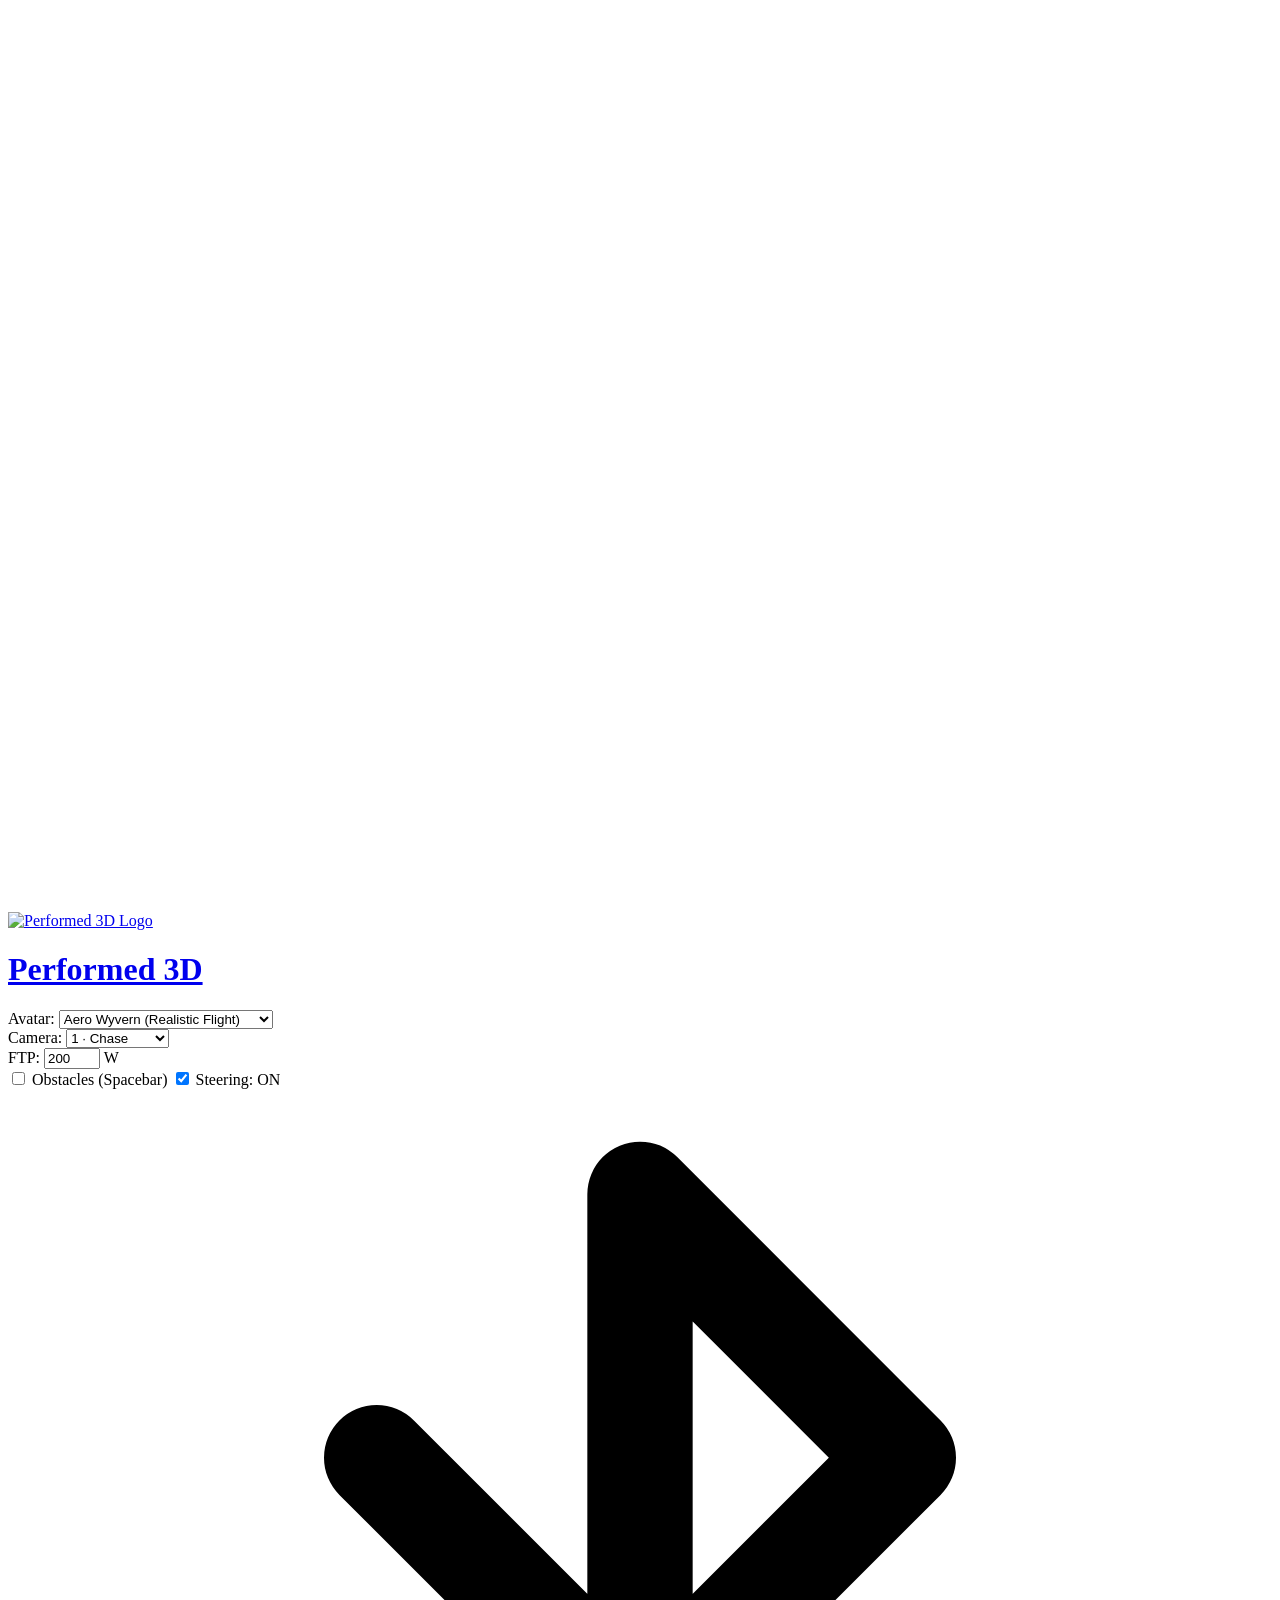
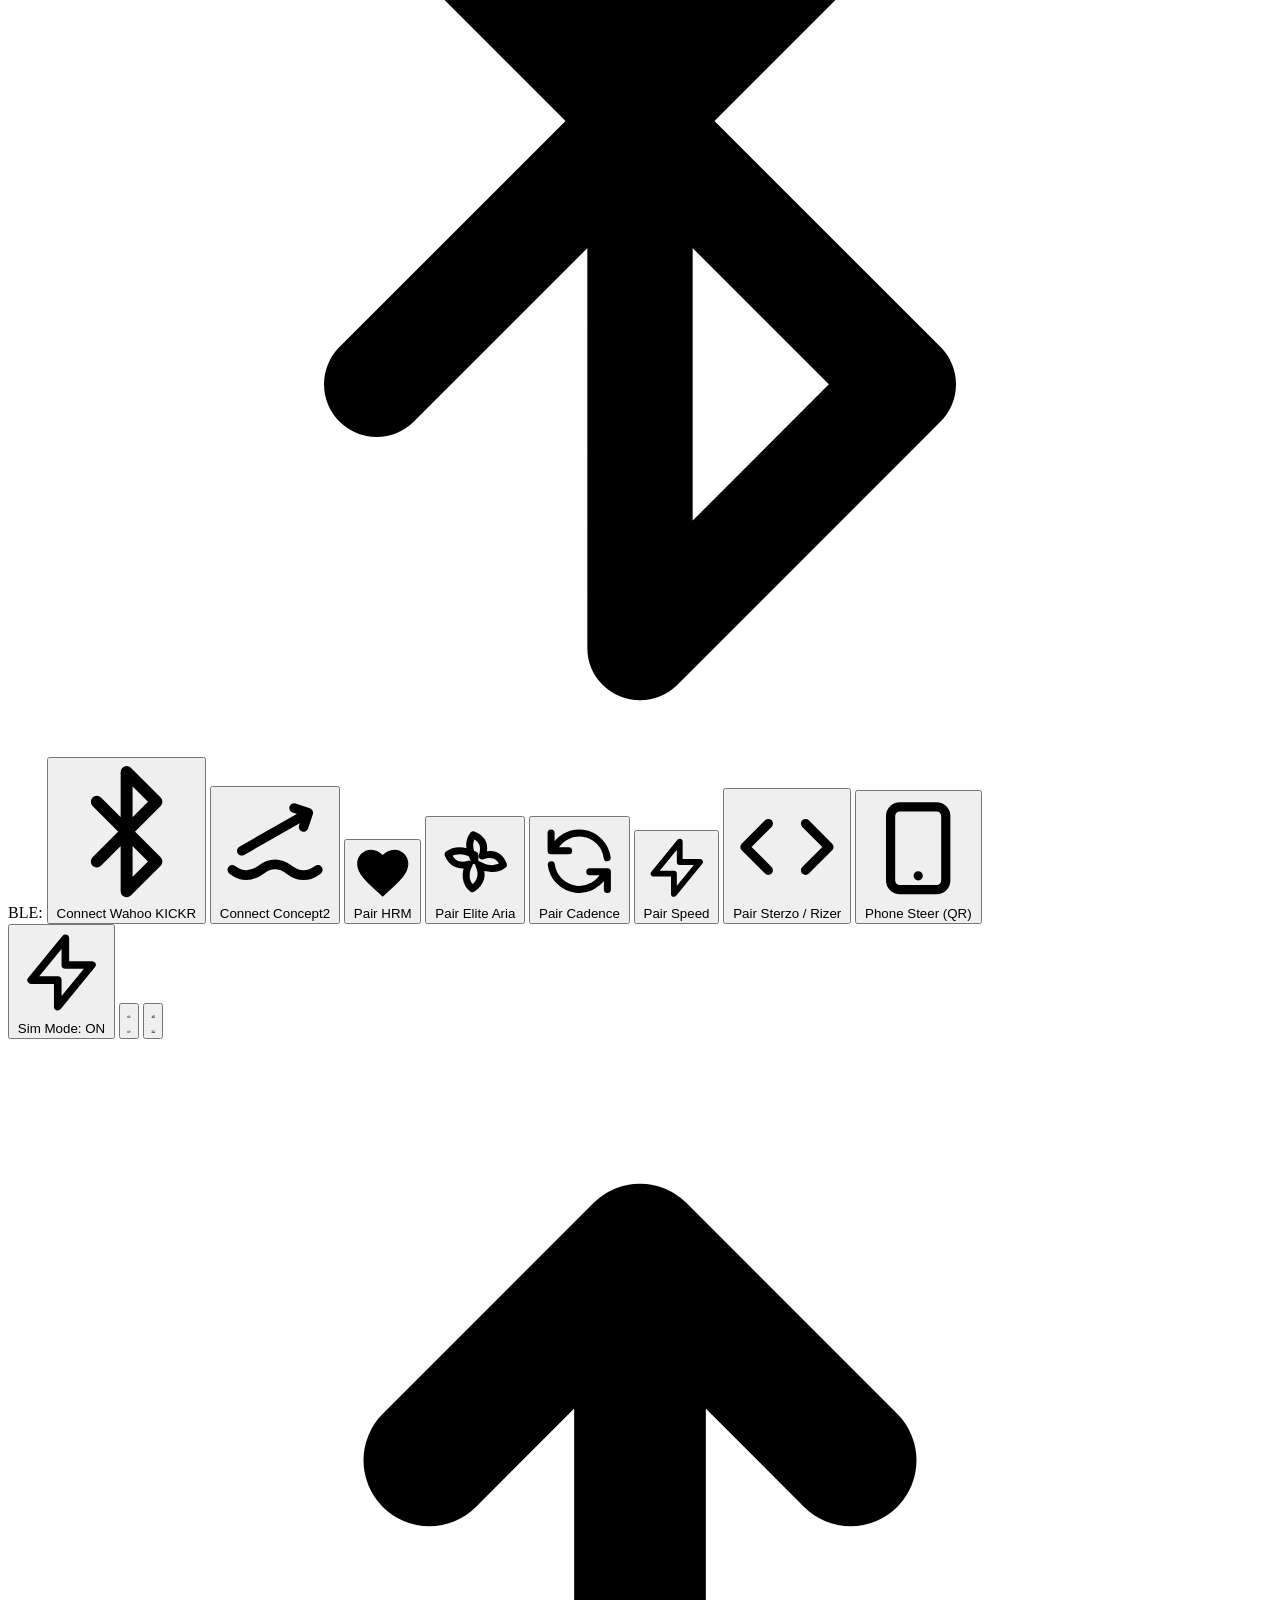
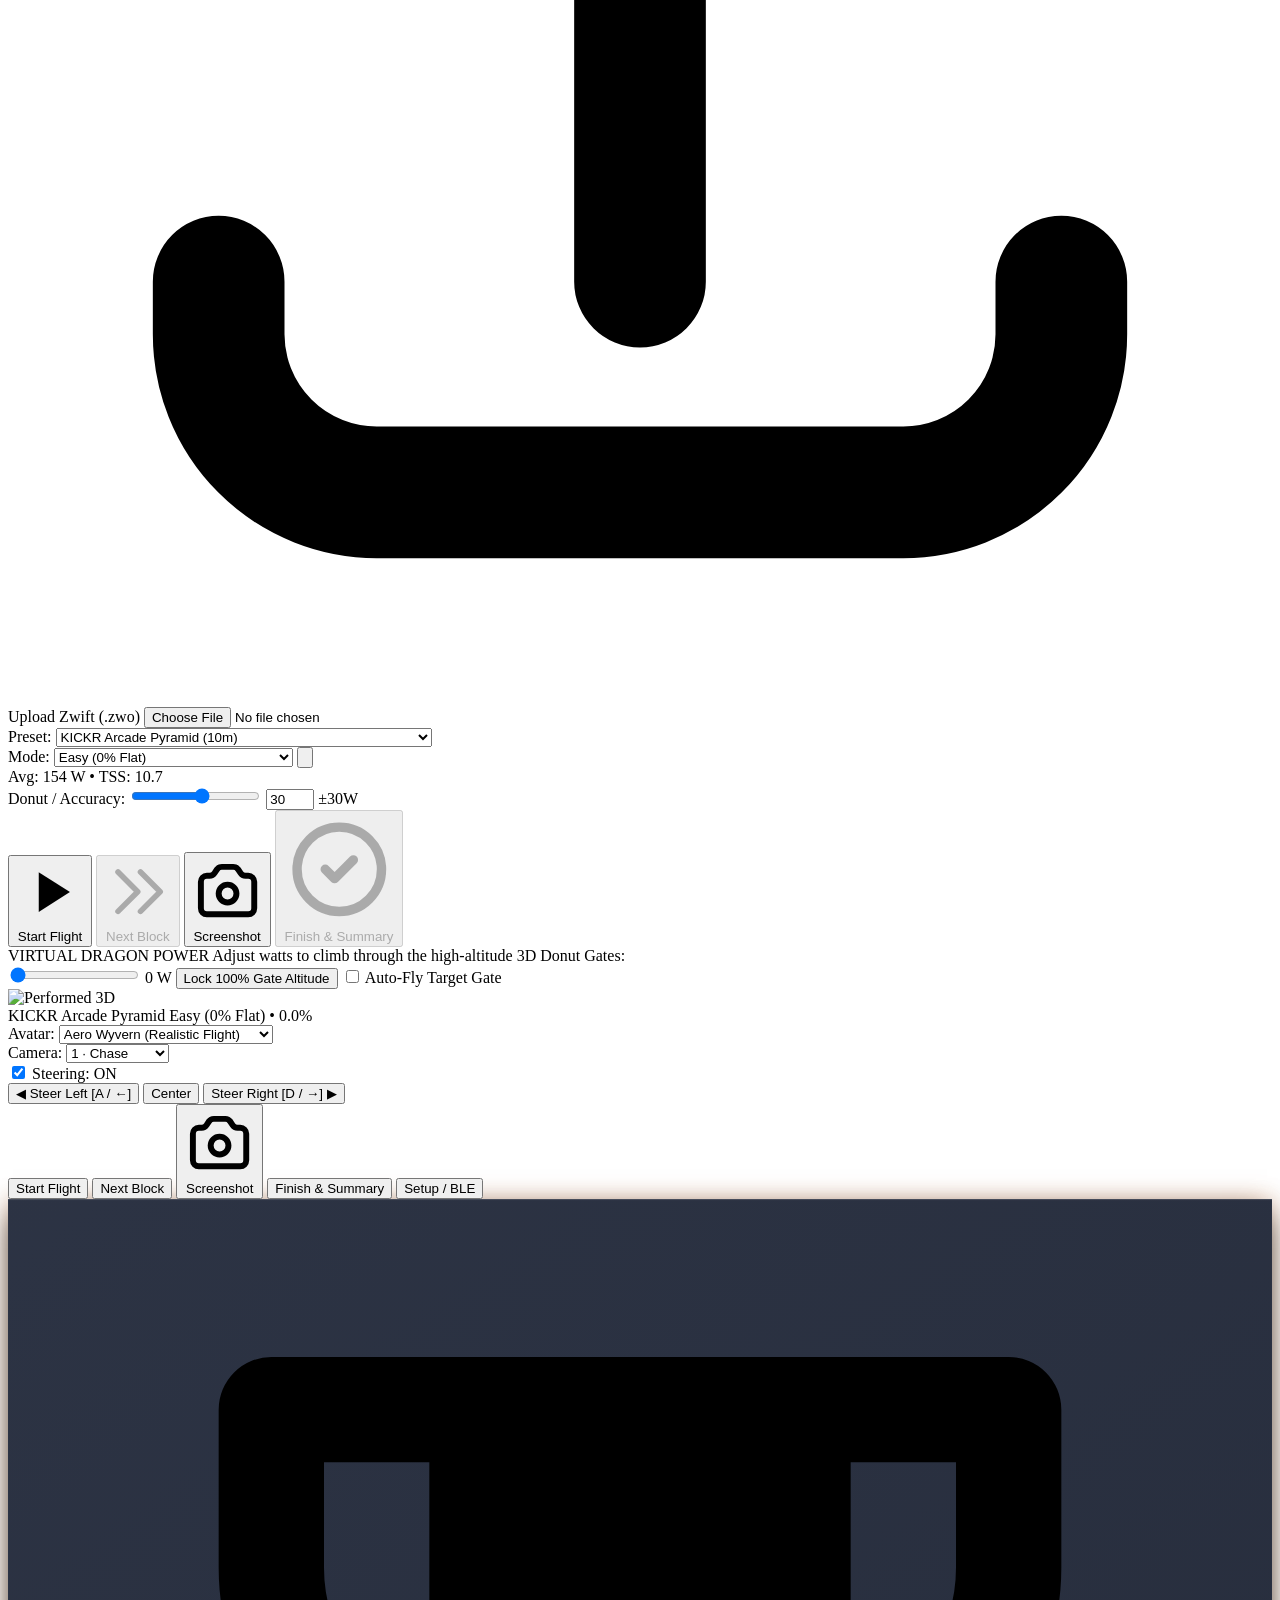
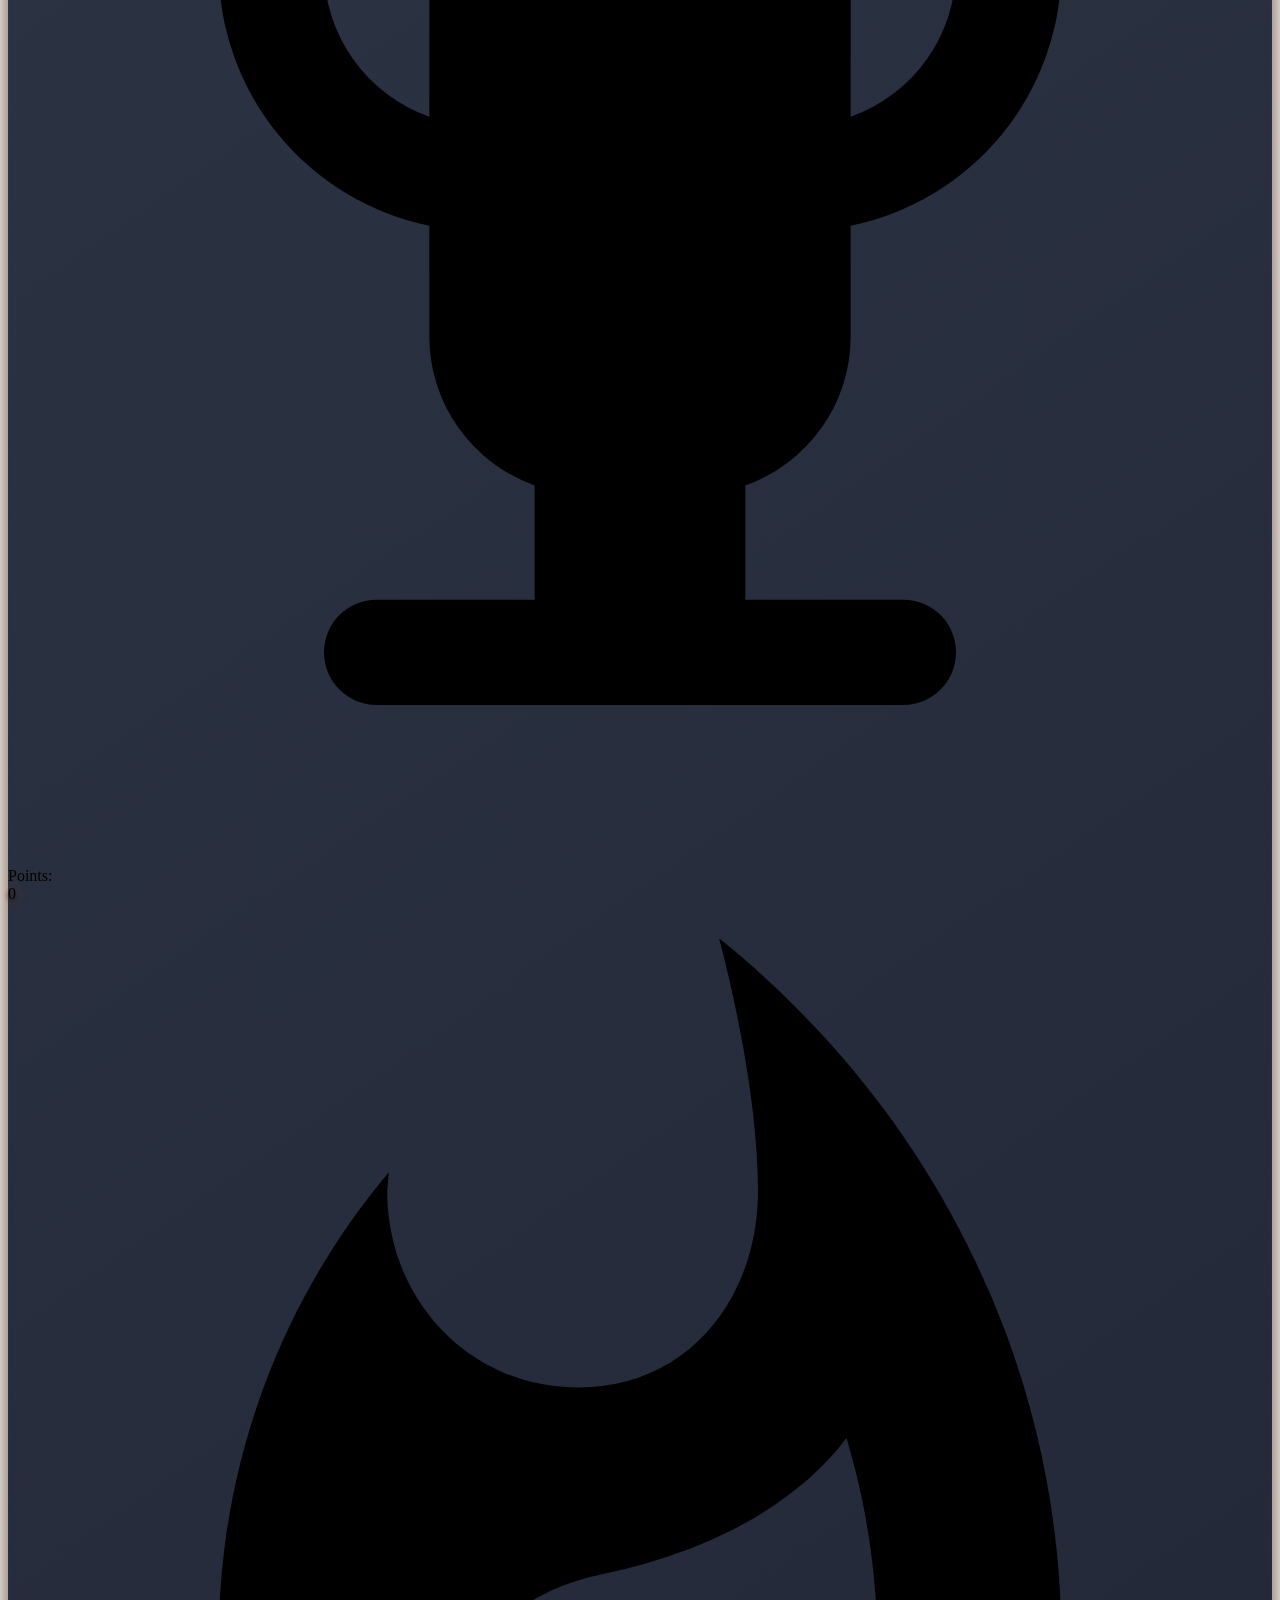
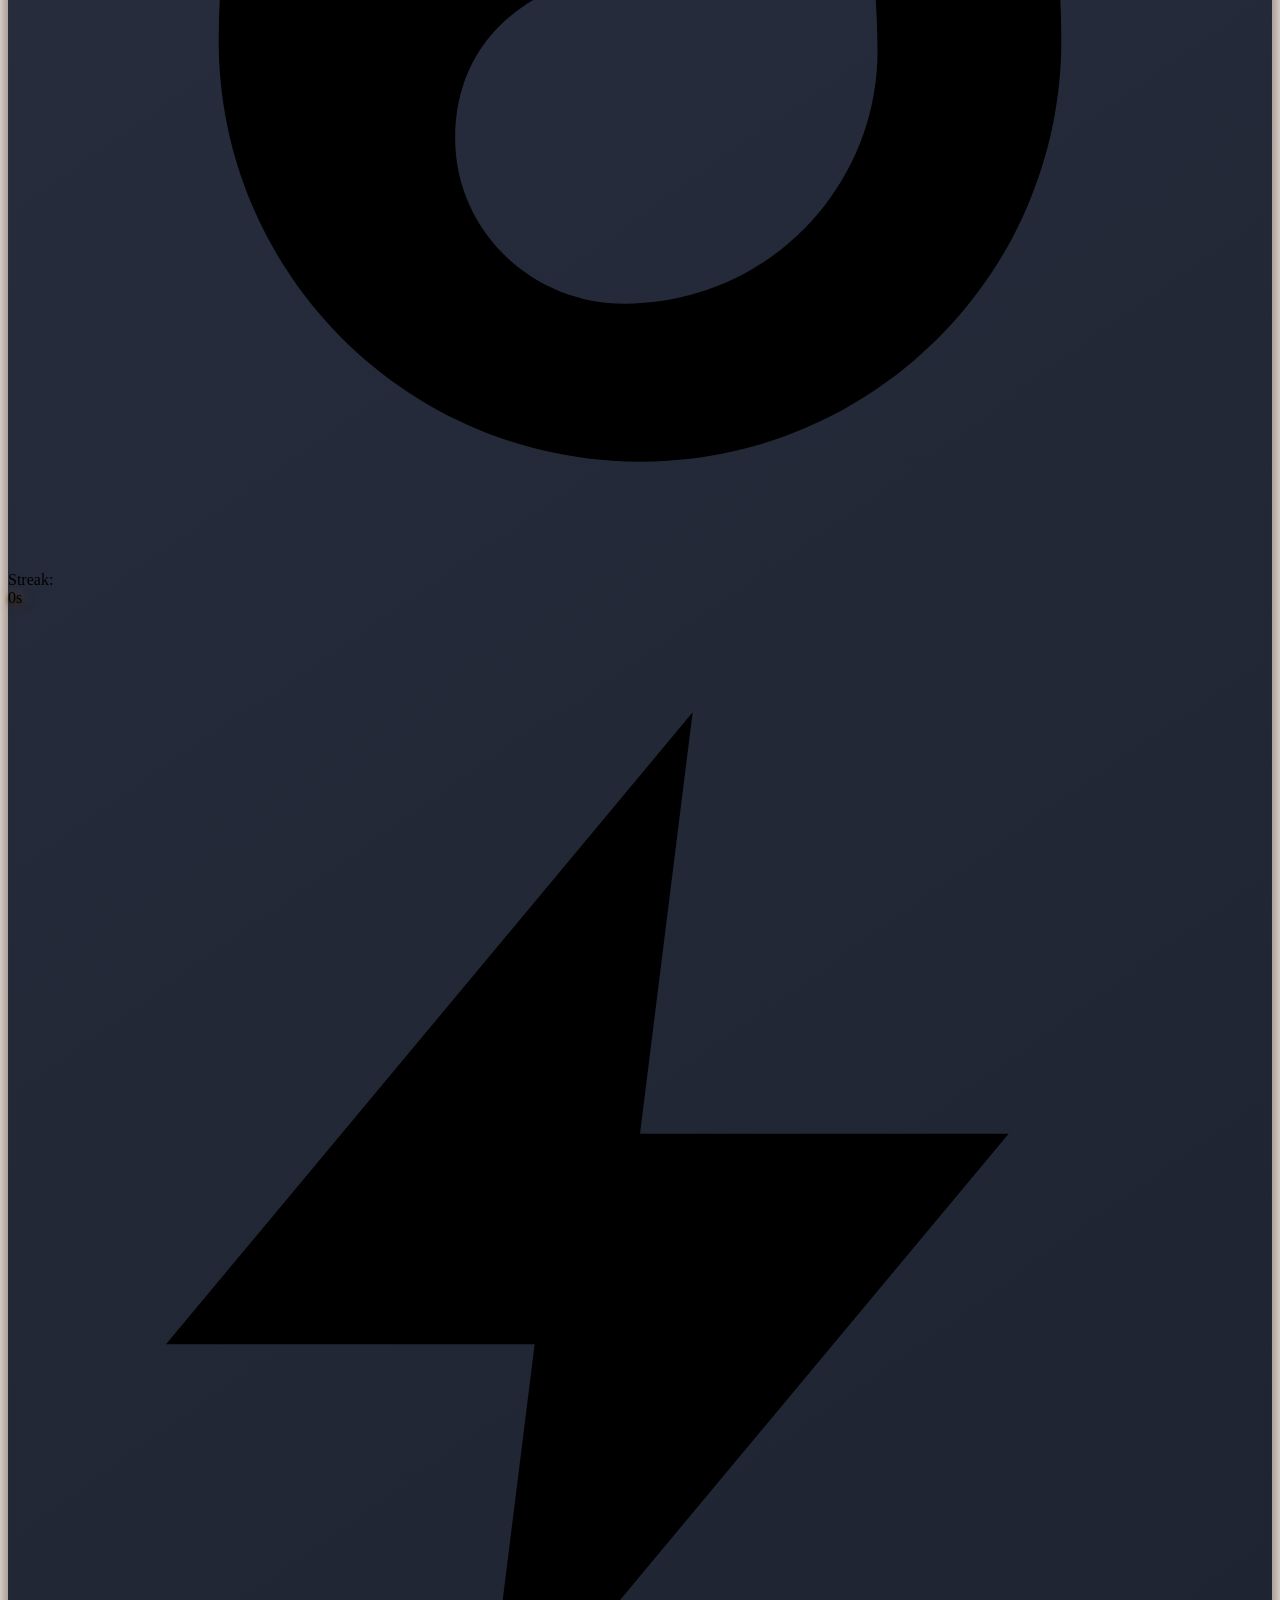
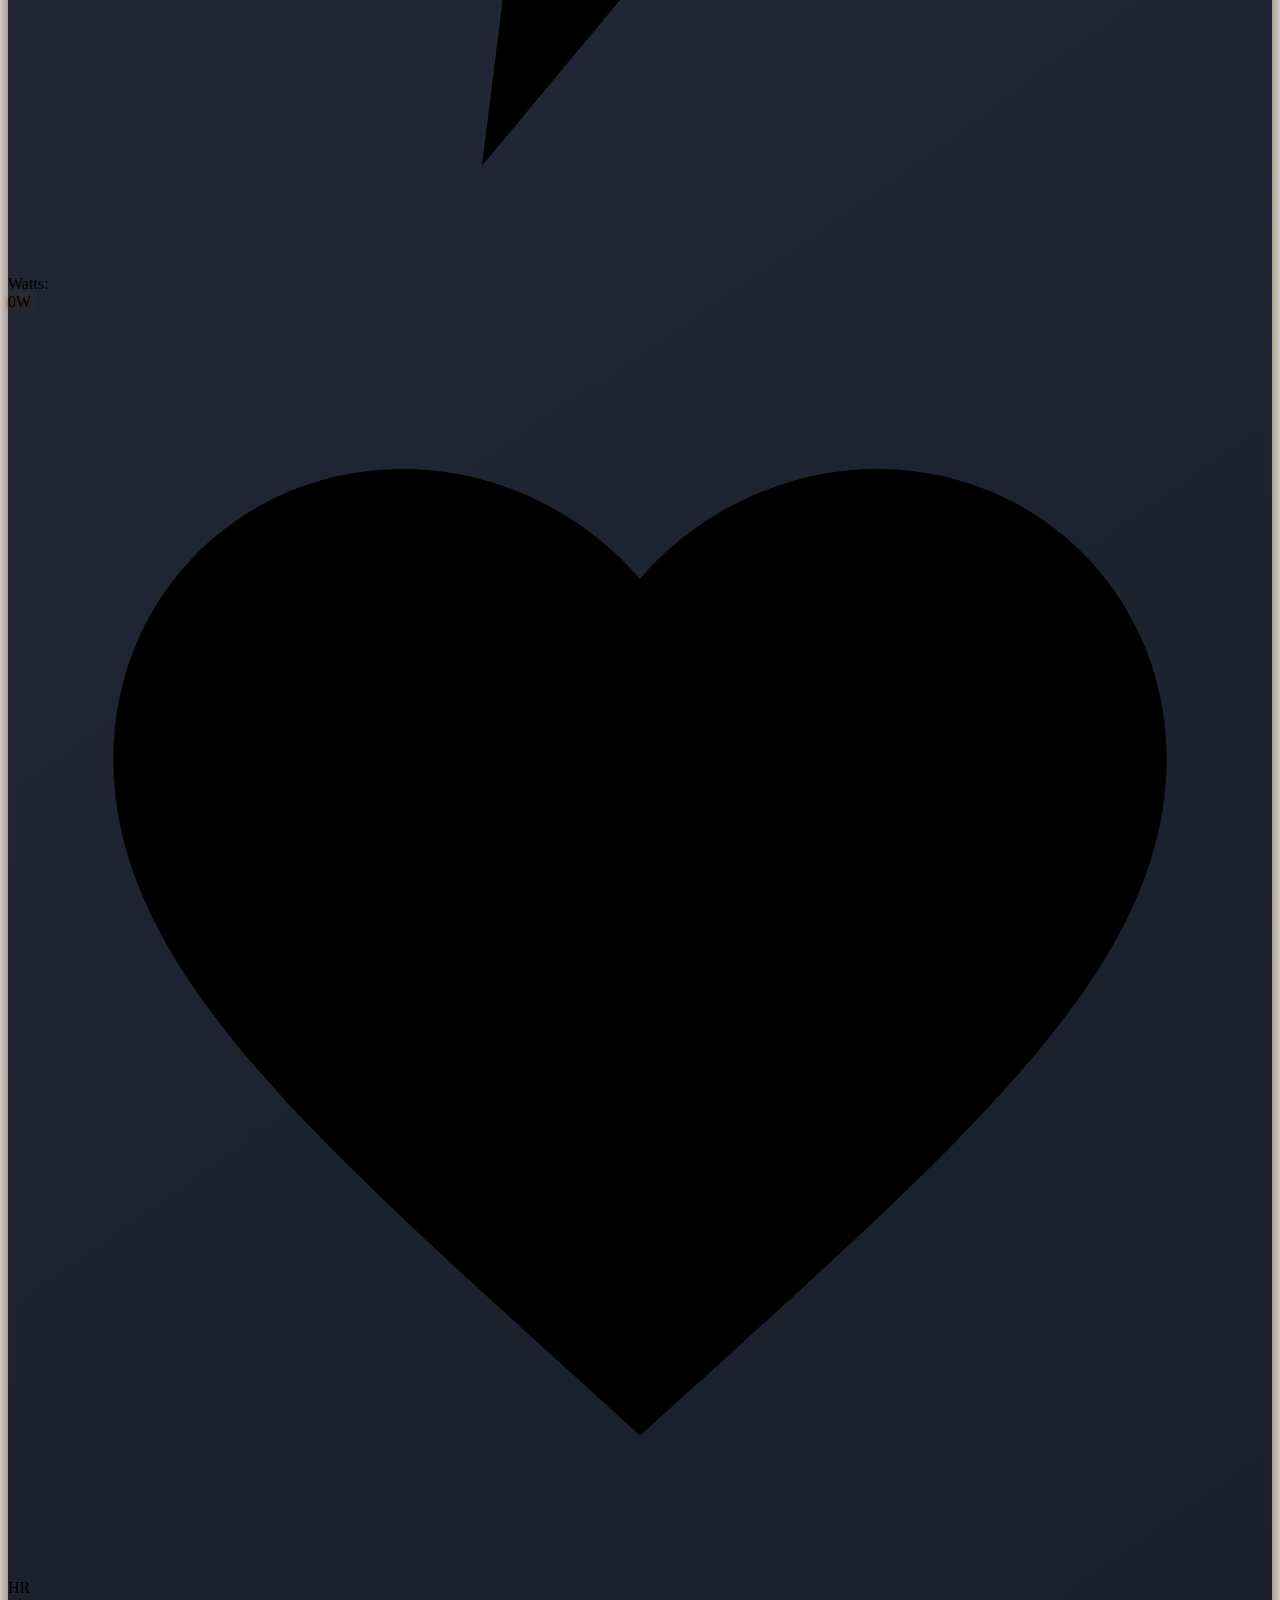
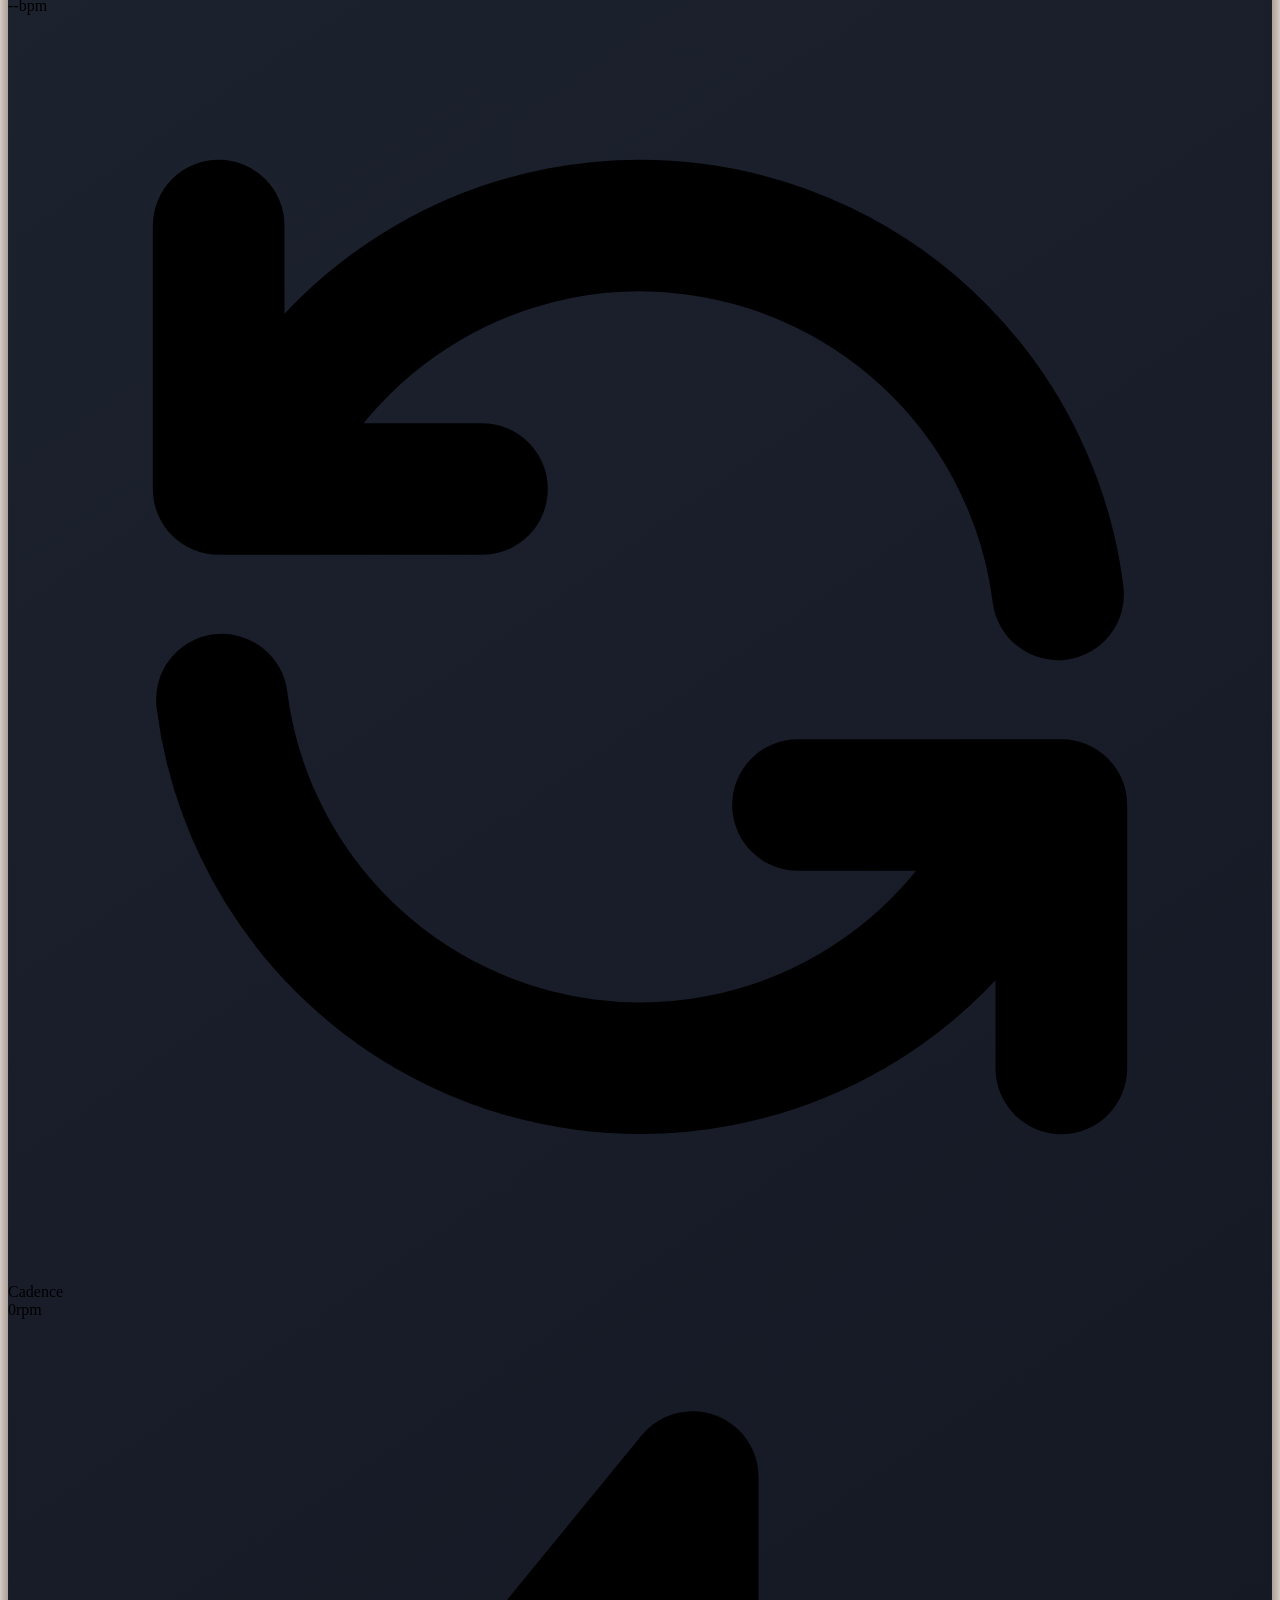
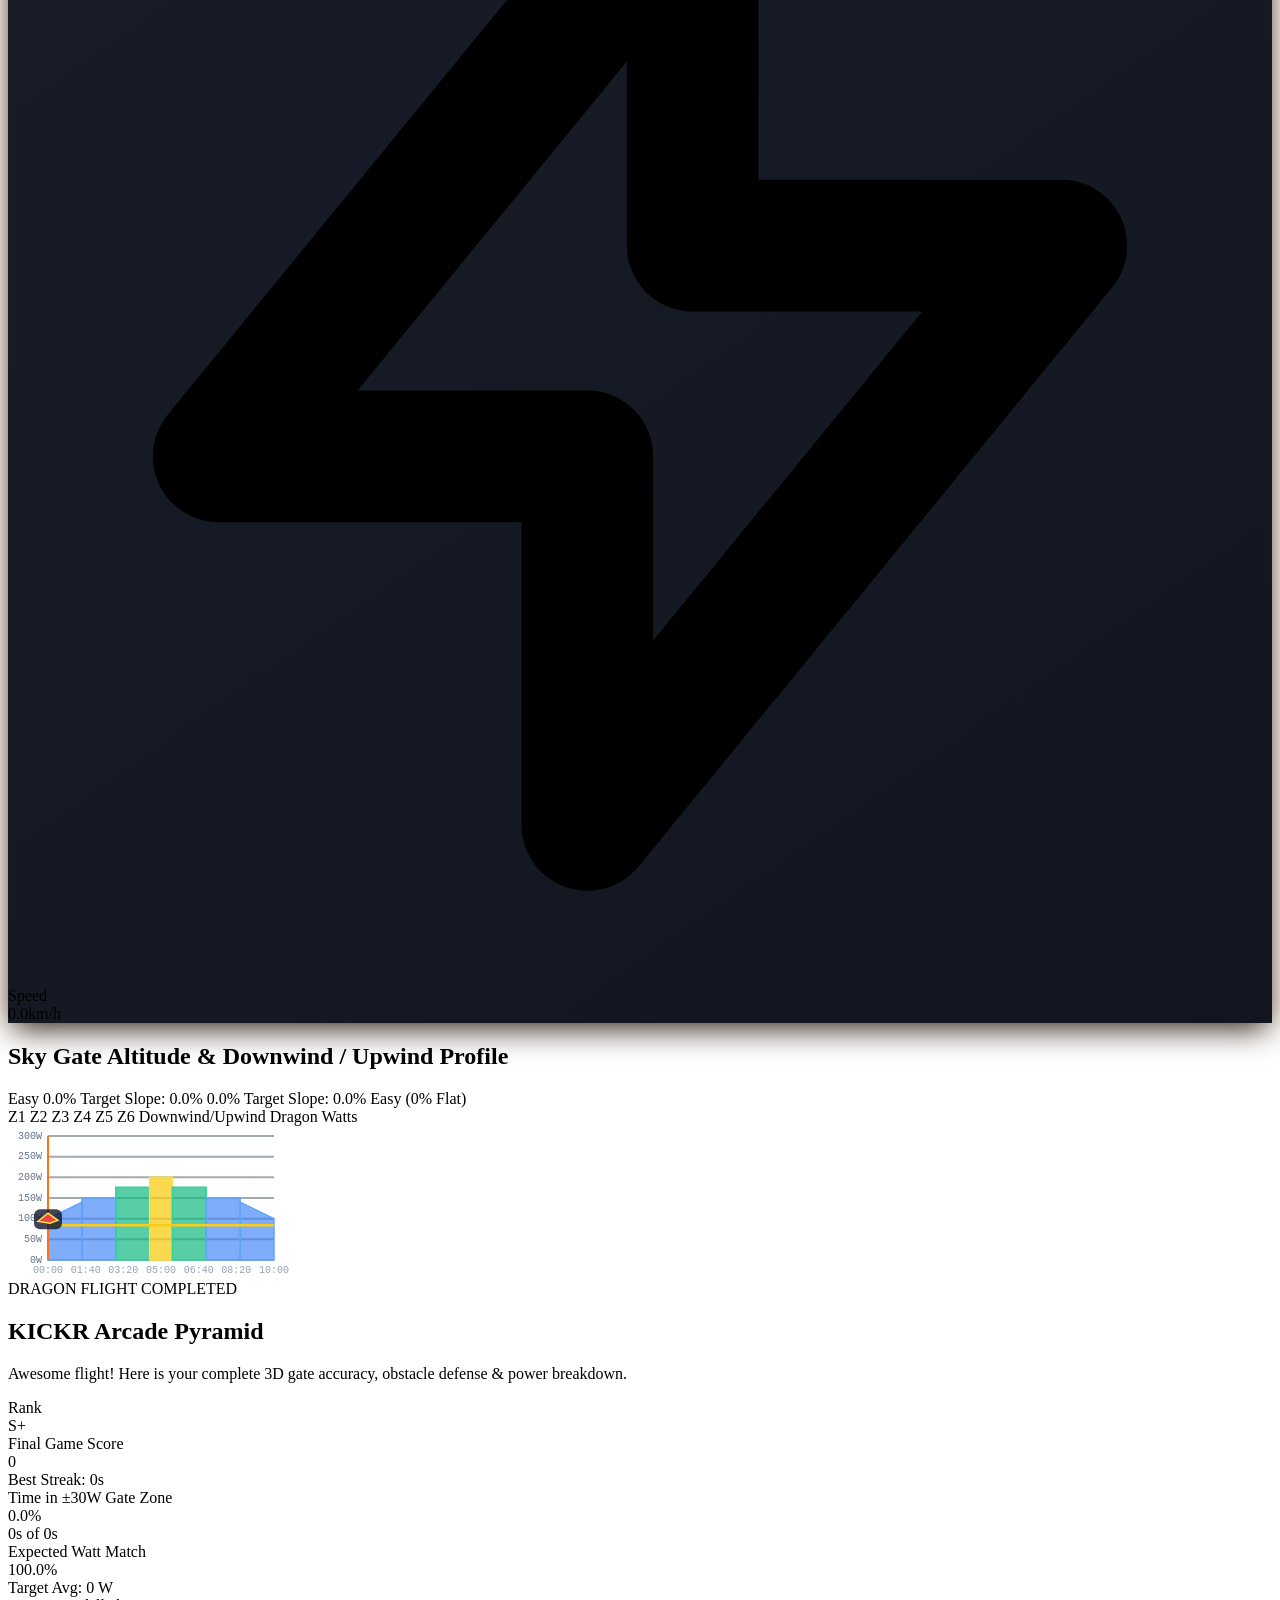
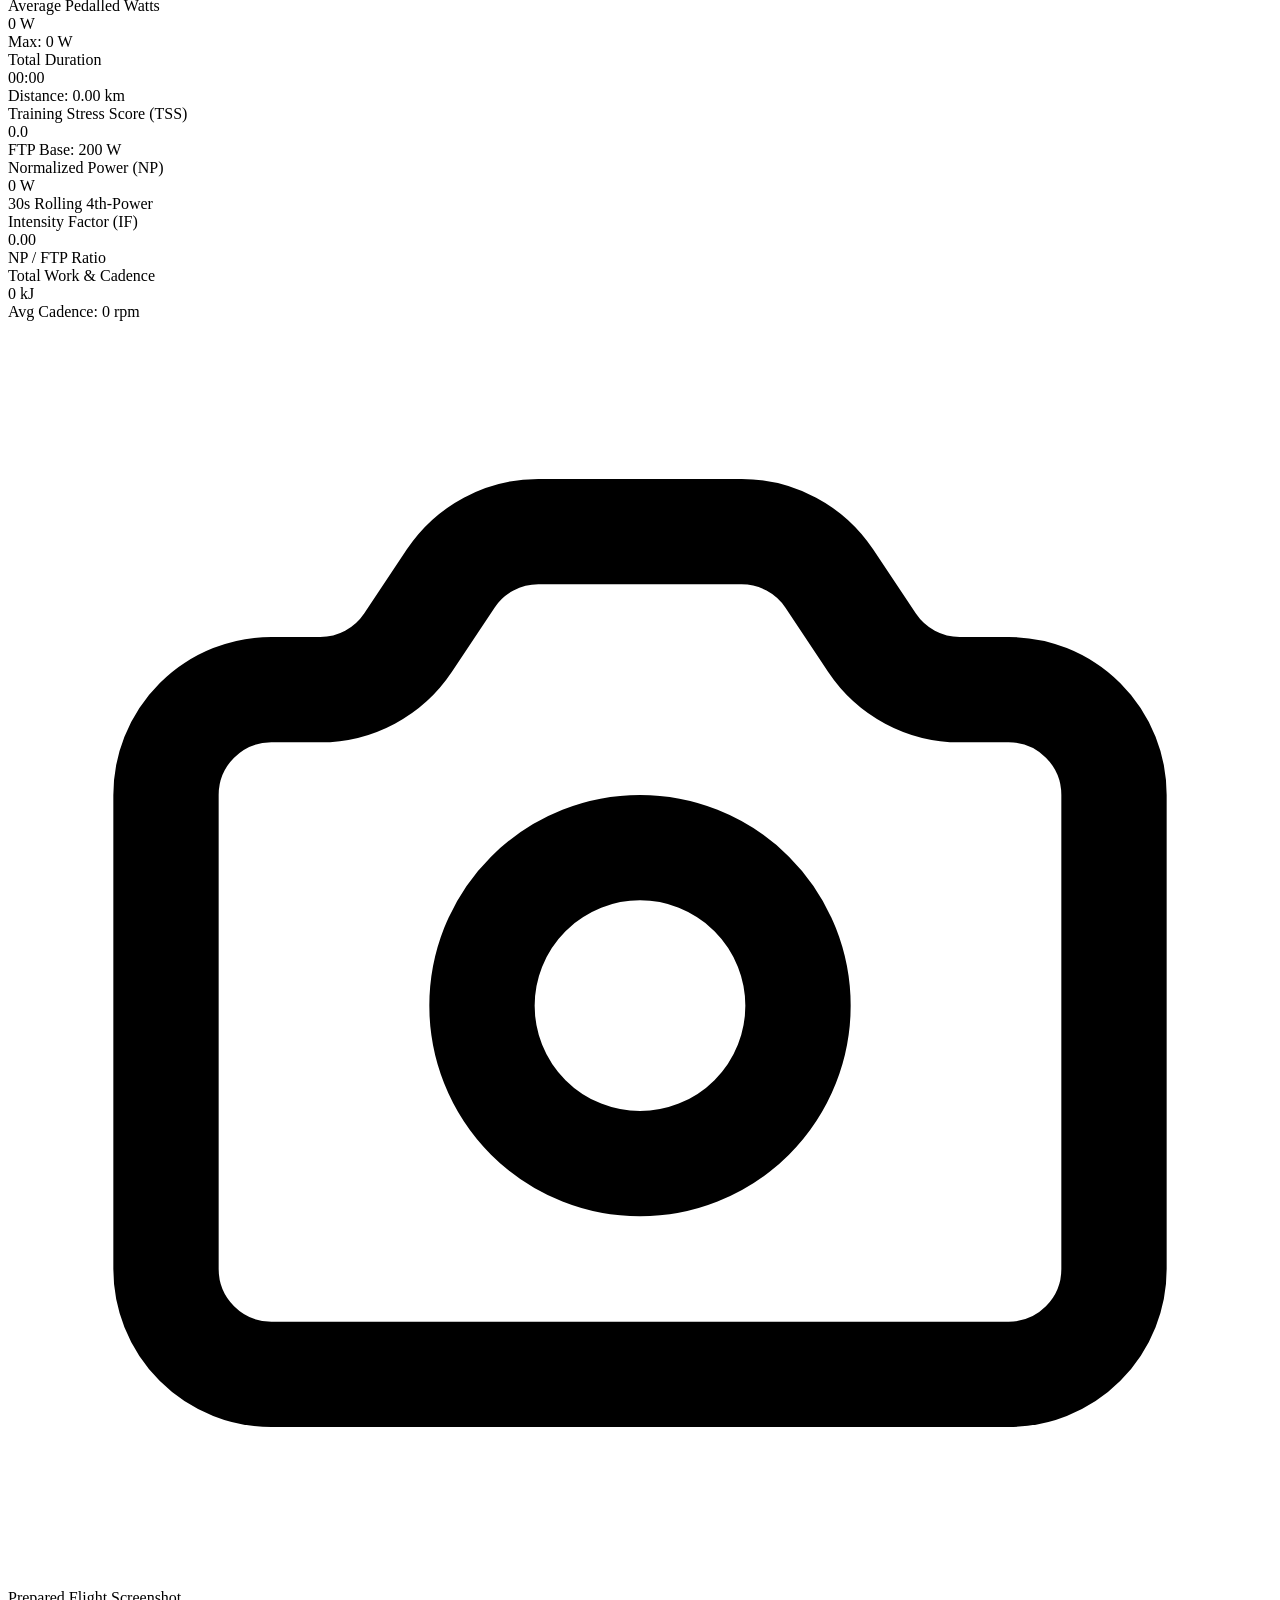
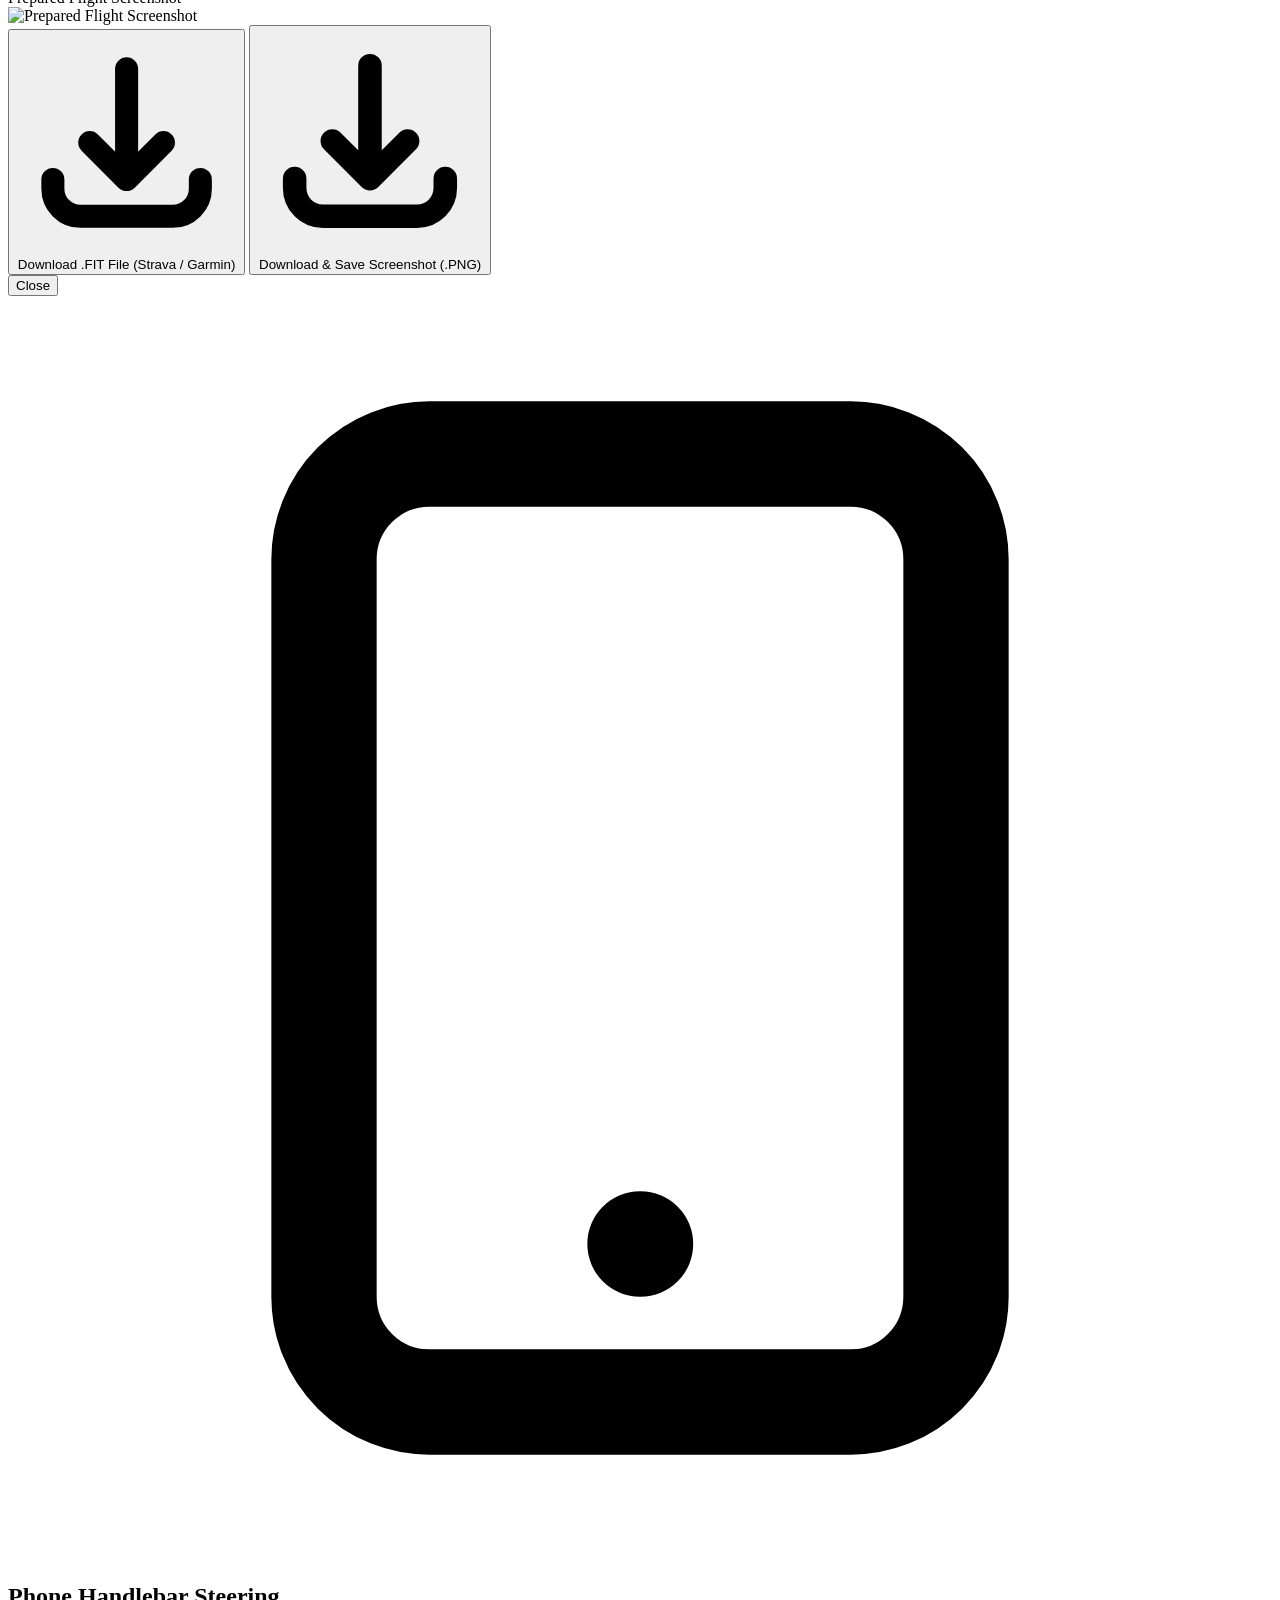
==== commit 19b6c8f9: "Enhance music toggle functionality to disable when sound is muted and improve state management" ====
--- a/performed3d.html
+++ b/performed3d.html
@@ -333,7 +333,7 @@
 
                         <!-- Adaptive Music Toggle -->
                         <button id="musicToggleBtn" type="button"
-                                class="p-1.5 rounded-xl bg-gray-800/90 hover:bg-gray-700 text-fuchsia-400 border border-gray-700 transition cursor-pointer flex items-center gap-1"
+                                class="p-1.5 rounded-xl bg-gray-800/90 hover:bg-gray-700 text-fuchsia-400 border border-gray-700 transition cursor-pointer disabled:opacity-40 disabled:cursor-not-allowed"
                                 title="Toggle adaptive music (tempo &amp; mood follow the target watts of the rings ahead)">
                             <svg id="musicOnIcon" class="w-4 h-4" fill="none" stroke="currentColor" viewBox="0 0 24 24">
                                 <path stroke-linecap="round" stroke-linejoin="round" stroke-width="2" d="M9 19V6l12-3v13M9 19c0 1.105-1.343 2-3 2s-3-.895-3-2 1.343-2 3-2 3 .895 3 2zm12-3c0 1.105-1.343 2-3 2s-3-.895-3-2 1.343-2 3-2 3 .895 3 2zM9 10l12-3"/>
@@ -341,7 +341,6 @@
                             <svg id="musicOffIcon" class="w-4 h-4 hidden text-gray-500" fill="none" stroke="currentColor" viewBox="0 0 24 24">
                                 <path stroke-linecap="round" stroke-linejoin="round" stroke-width="2" d="M9 19V6l12-3v13M9 19c0 1.105-1.343 2-3 2s-3-.895-3-2 1.343-2 3-2 3 .895 3 2zm12-3c0 1.105-1.343 2-3 2s-3-.895-3-2 1.343-2 3-2 3 .895 3 2zM3 3l18 18"/>
                             </svg>
-                            <span id="musicMoodLabel" class="hidden sm:inline text-[10px] font-bold uppercase tracking-wider">Cruise</span>
                         </button>
                     </div>
                 </div>
@@ -9779,21 +9778,22 @@
             soundEngine.enabled = !soundEngine.enabled;
             document.getElementById('soundOnIcon').classList.toggle('hidden', !soundEngine.enabled);
             document.getElementById('soundOffIcon').classList.toggle('hidden', soundEngine.enabled);
+            document.getElementById('musicToggleBtn').disabled = !soundEngine.enabled;
+            if (soundEngine.enabled) soundEngine.init();
+            // Muting sound also silences music; the saved music preference is restored on unmute.
+            applyMusicEnabled(localStorage.getItem('performed_music_enabled') !== 'false', false);
         });
 
-        function applyMusicEnabled(enabled) {
-            musicEngine.setEnabled(enabled);
-            document.getElementById('musicOnIcon').classList.toggle('hidden', !enabled);
-            document.getElementById('musicOffIcon').classList.toggle('hidden', enabled);
-            document.getElementById('musicMoodLabel').classList.toggle('opacity-40', !enabled);
-            localStorage.setItem('performed_music_enabled', String(enabled));
-        }
-
-        musicEngine.onZoneChange = (name) => {
-            document.getElementById('musicMoodLabel').textContent = name;
-        };
+        function applyMusicEnabled(enabled, persist = true) {
+            if (persist) localStorage.setItem('performed_music_enabled', String(enabled));
+            const active = enabled && soundEngine.enabled;
+            musicEngine.setEnabled(active);
+            document.getElementById('musicOnIcon').classList.toggle('hidden', !active);
+            document.getElementById('musicOffIcon').classList.toggle('hidden', active);
+        }
 
         document.getElementById('musicToggleBtn').addEventListener('click', () => {
+            if (!soundEngine.enabled) return;
             soundEngine.init();
             applyMusicEnabled(!musicEngine.enabled);
         });
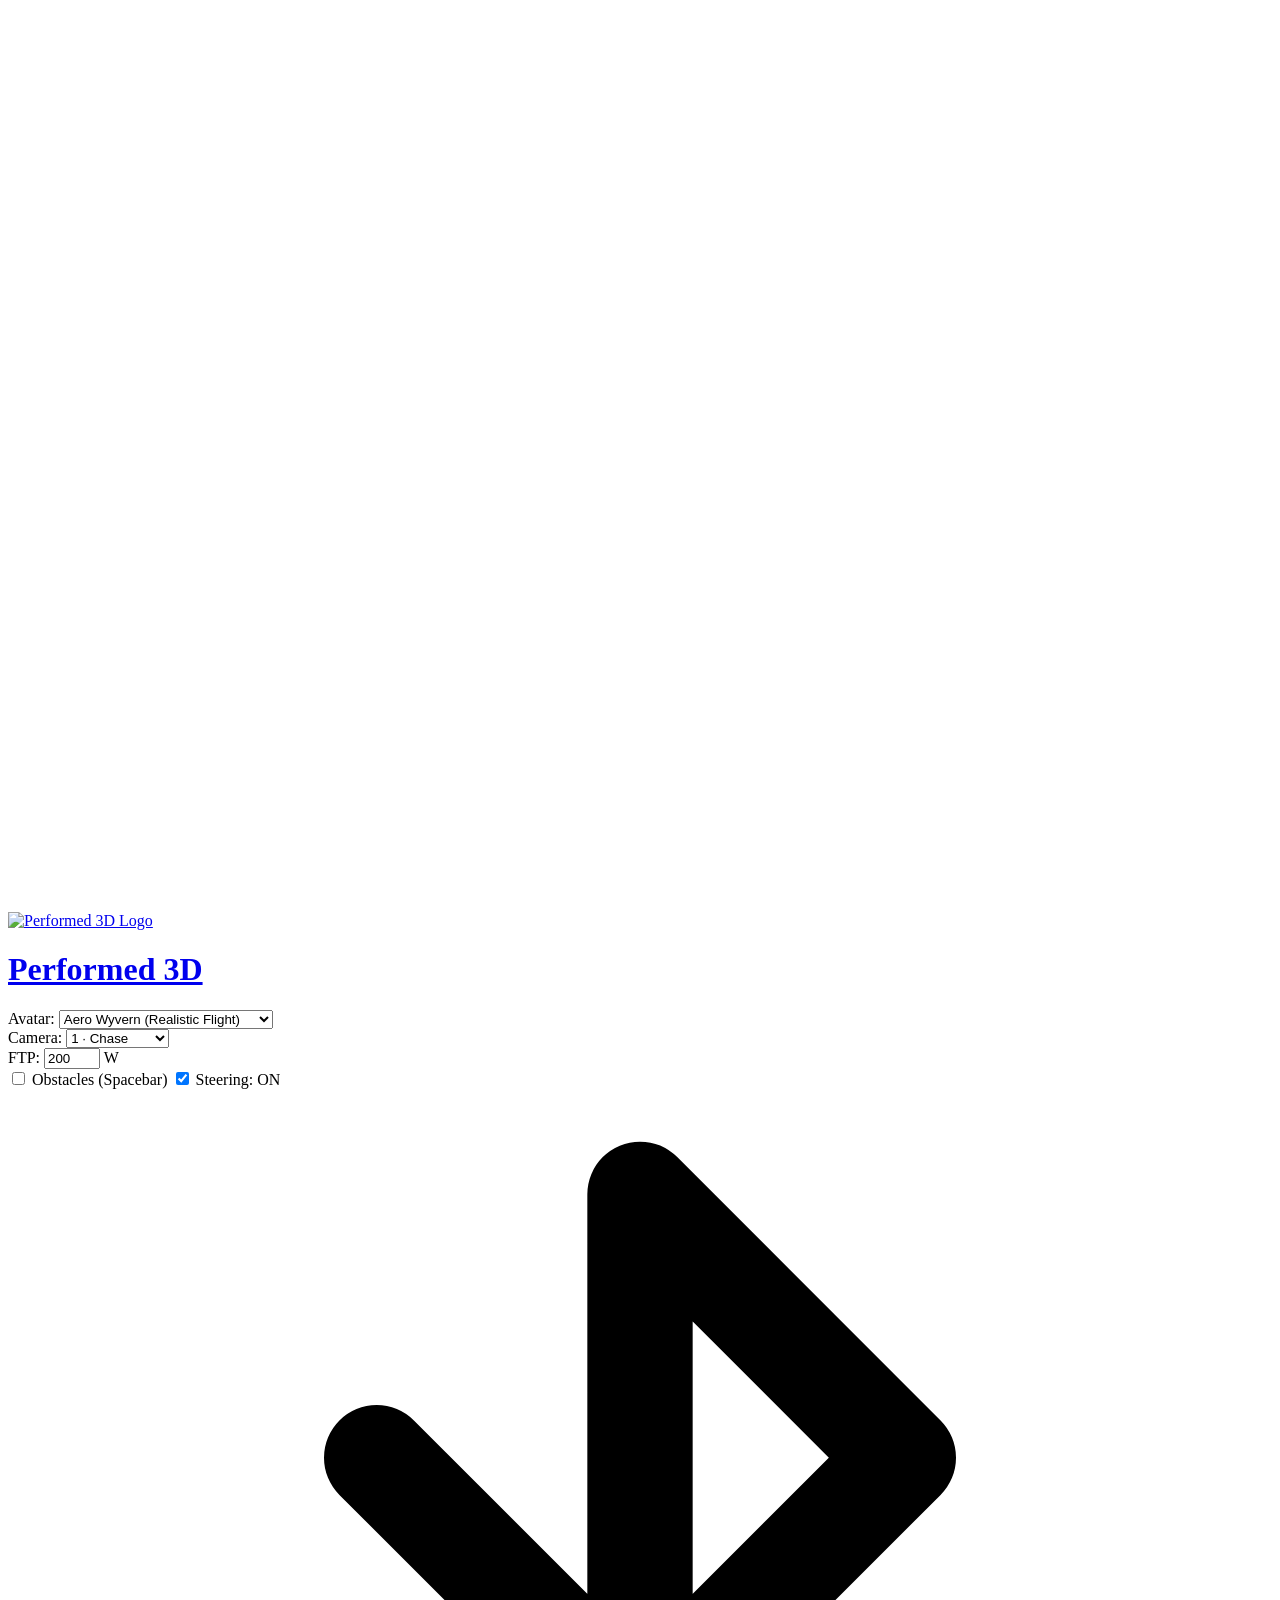
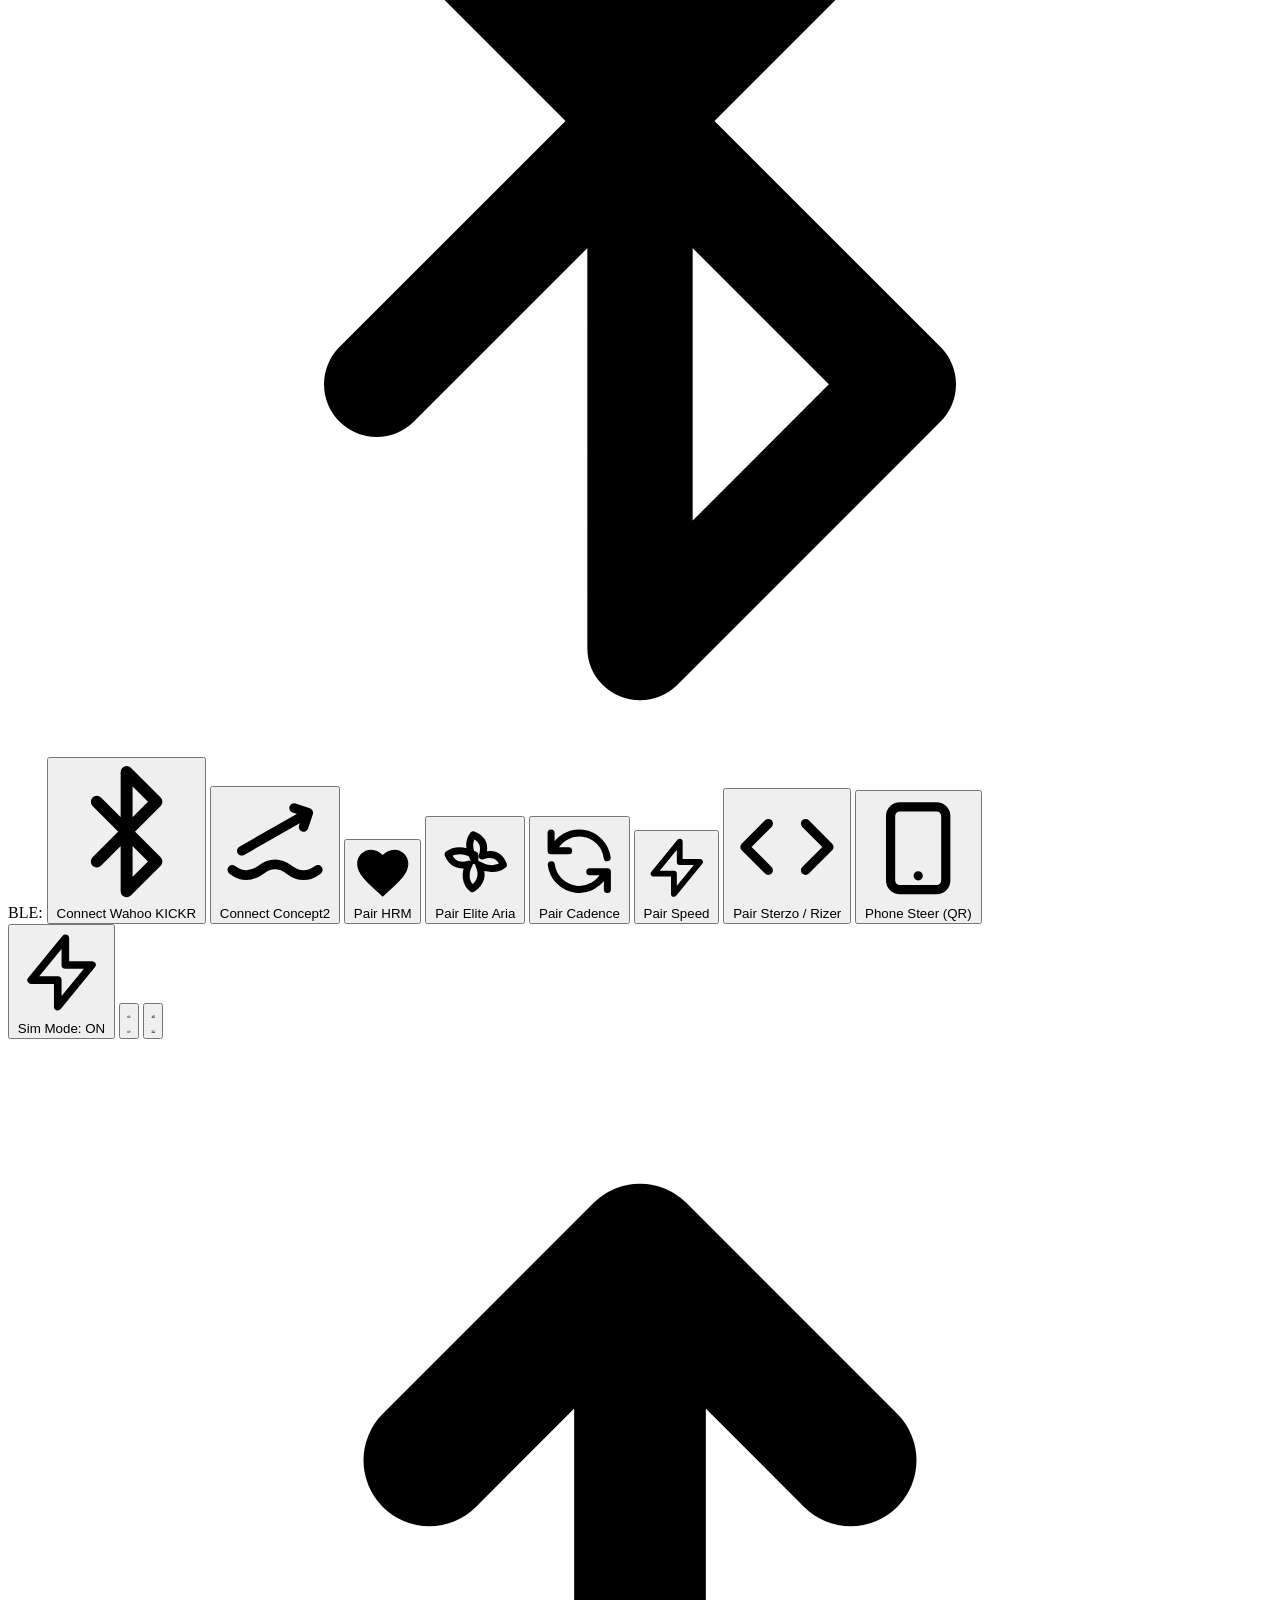
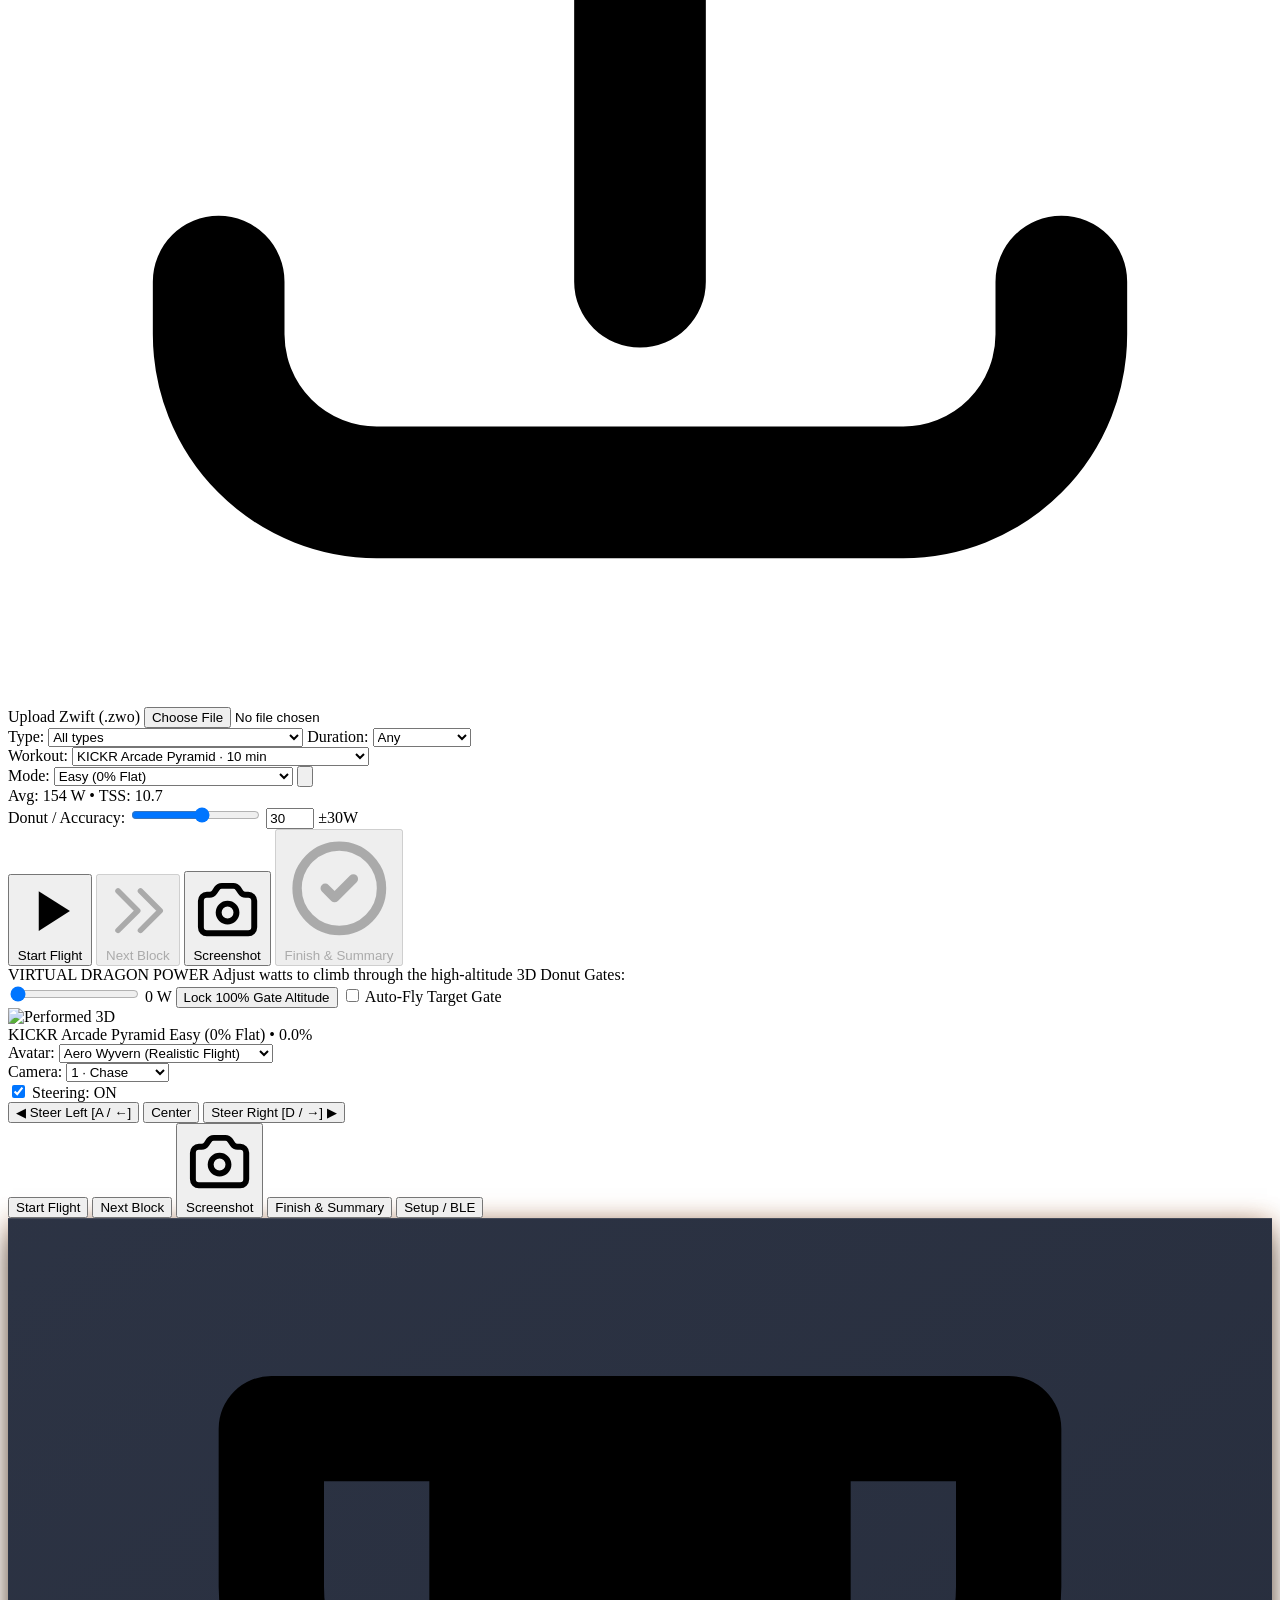
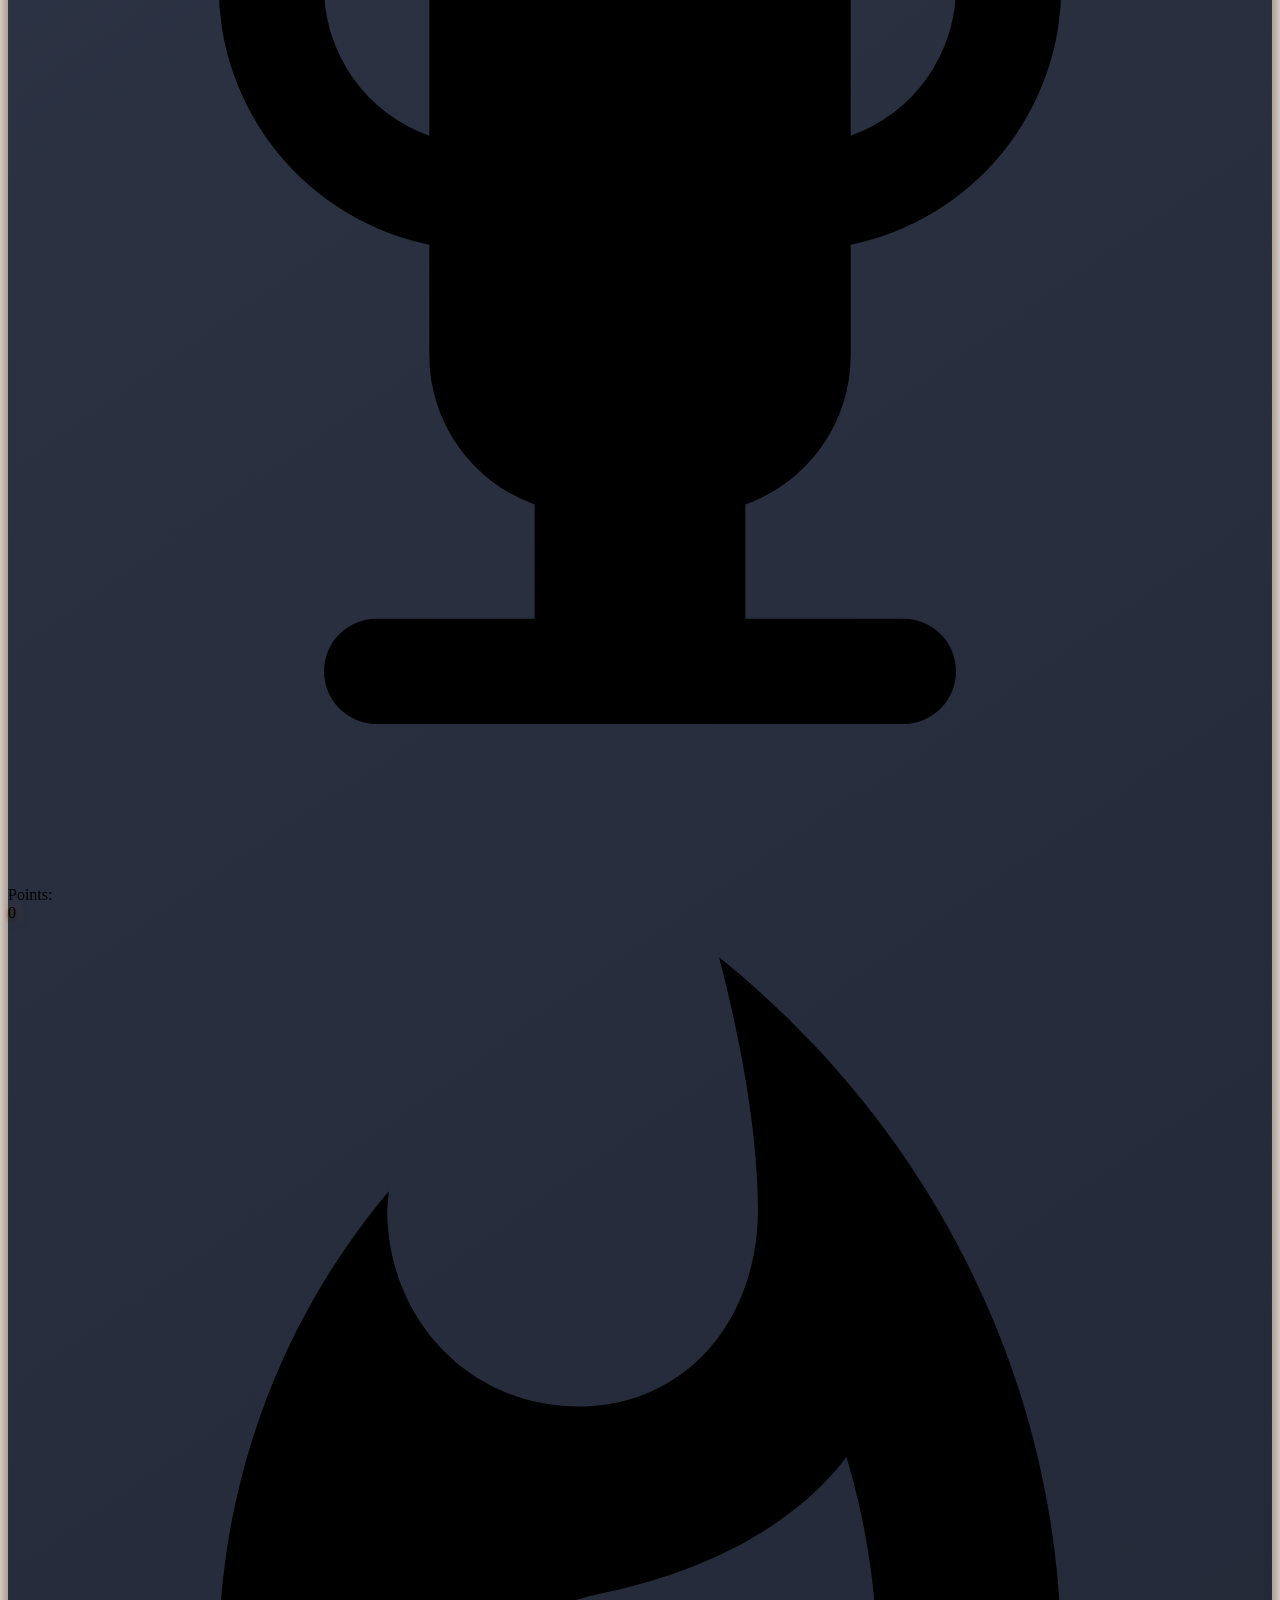
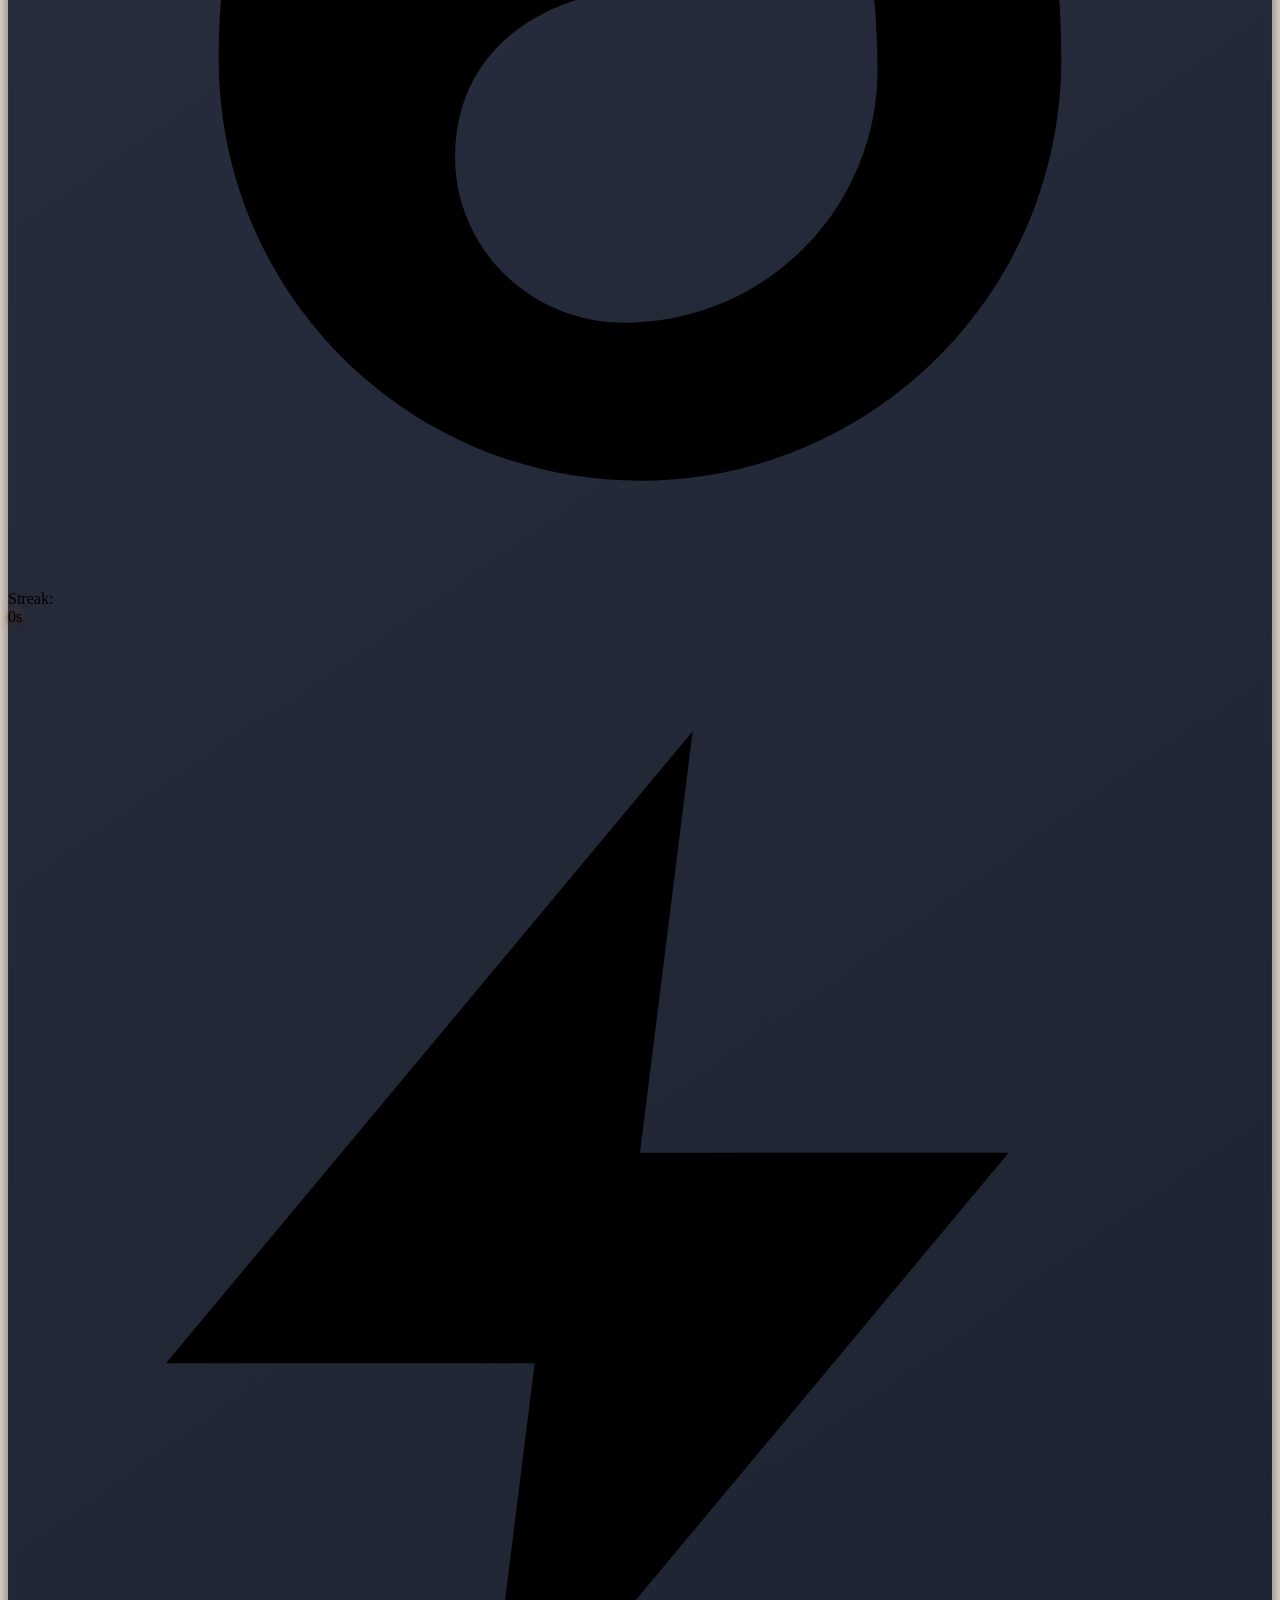
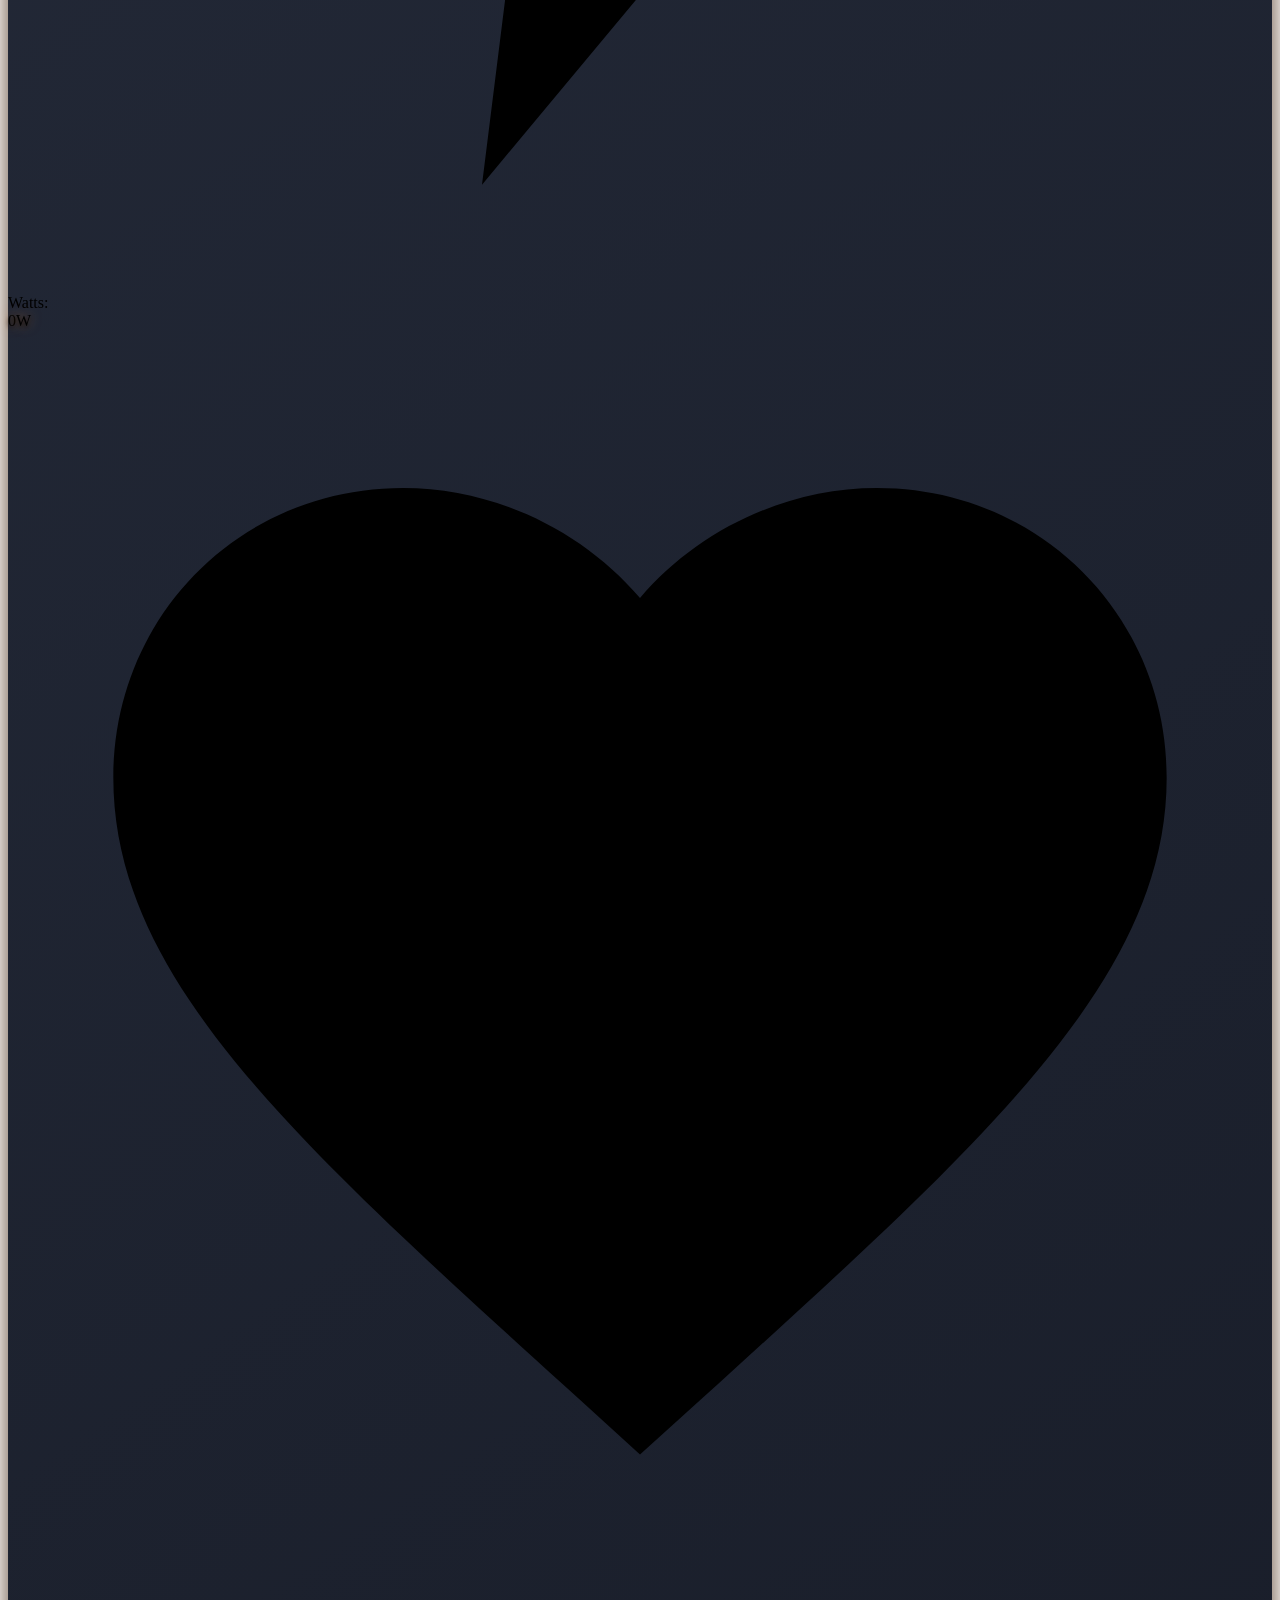
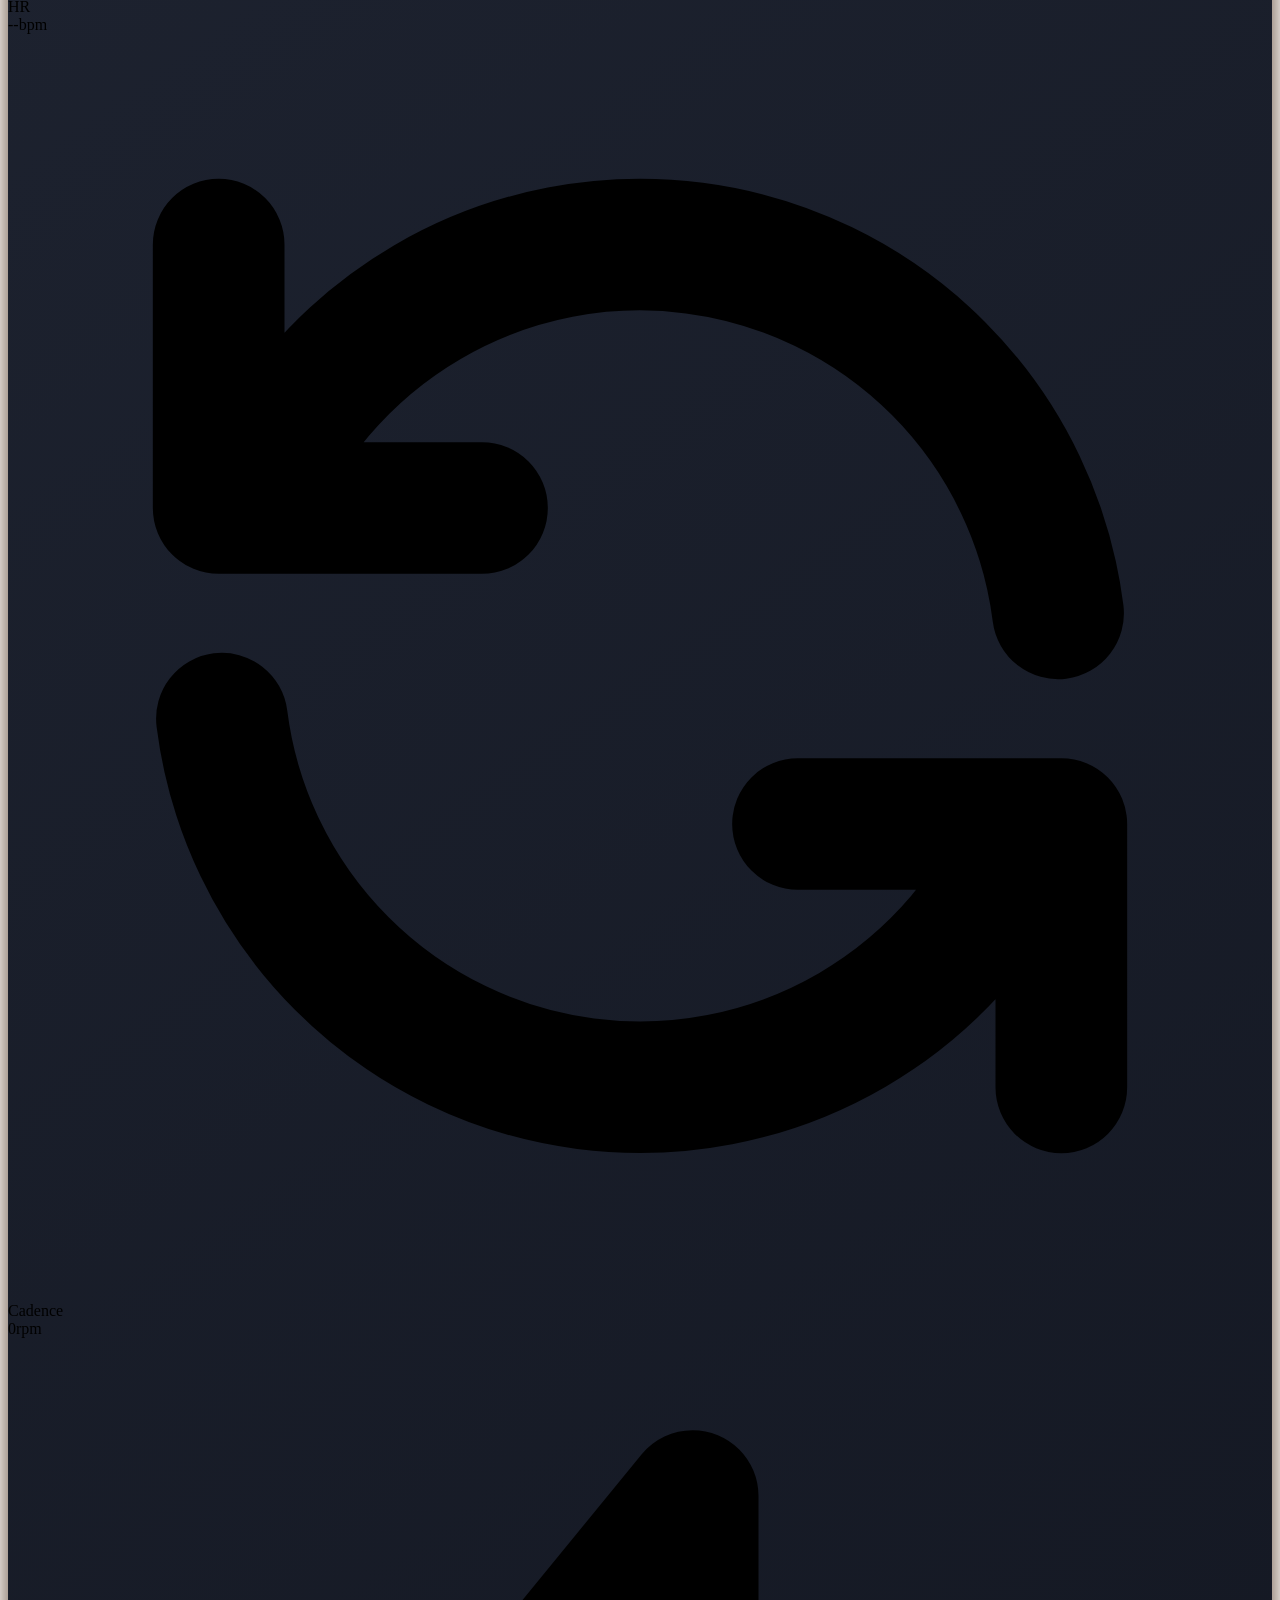
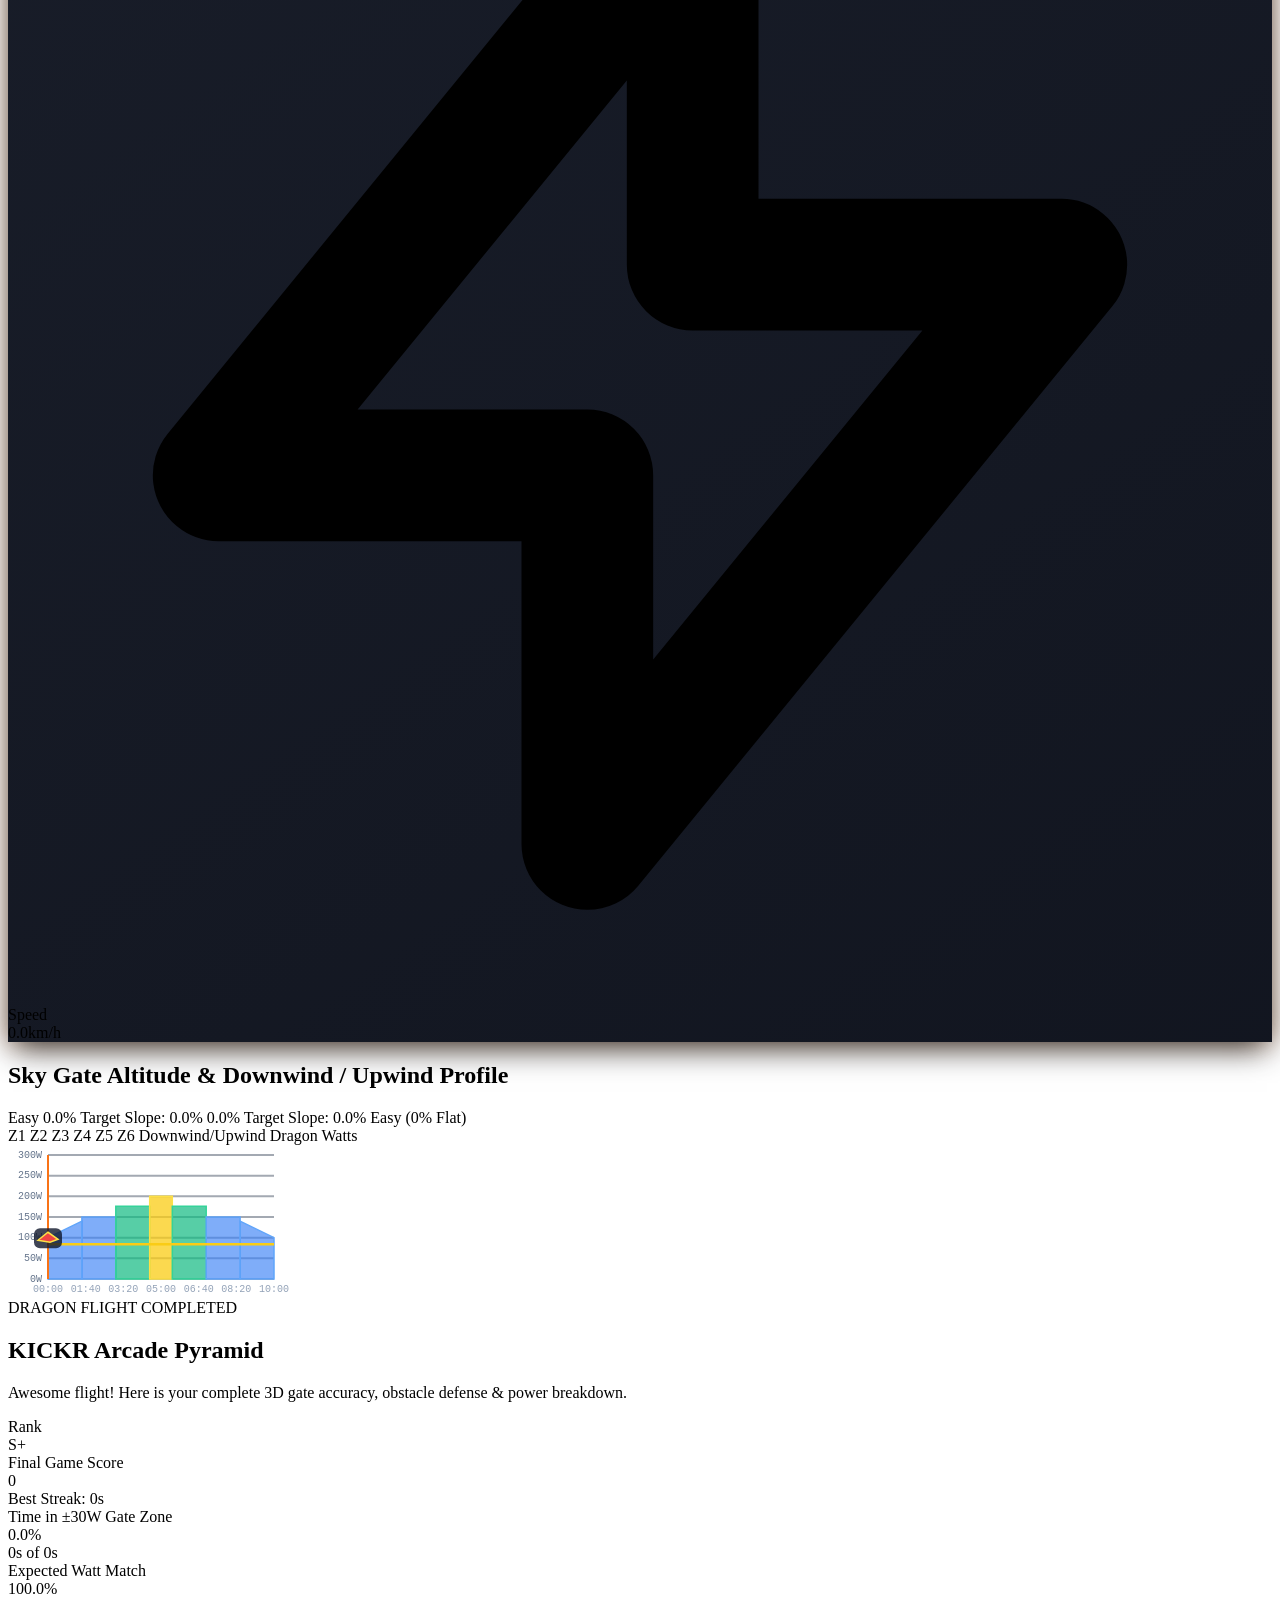
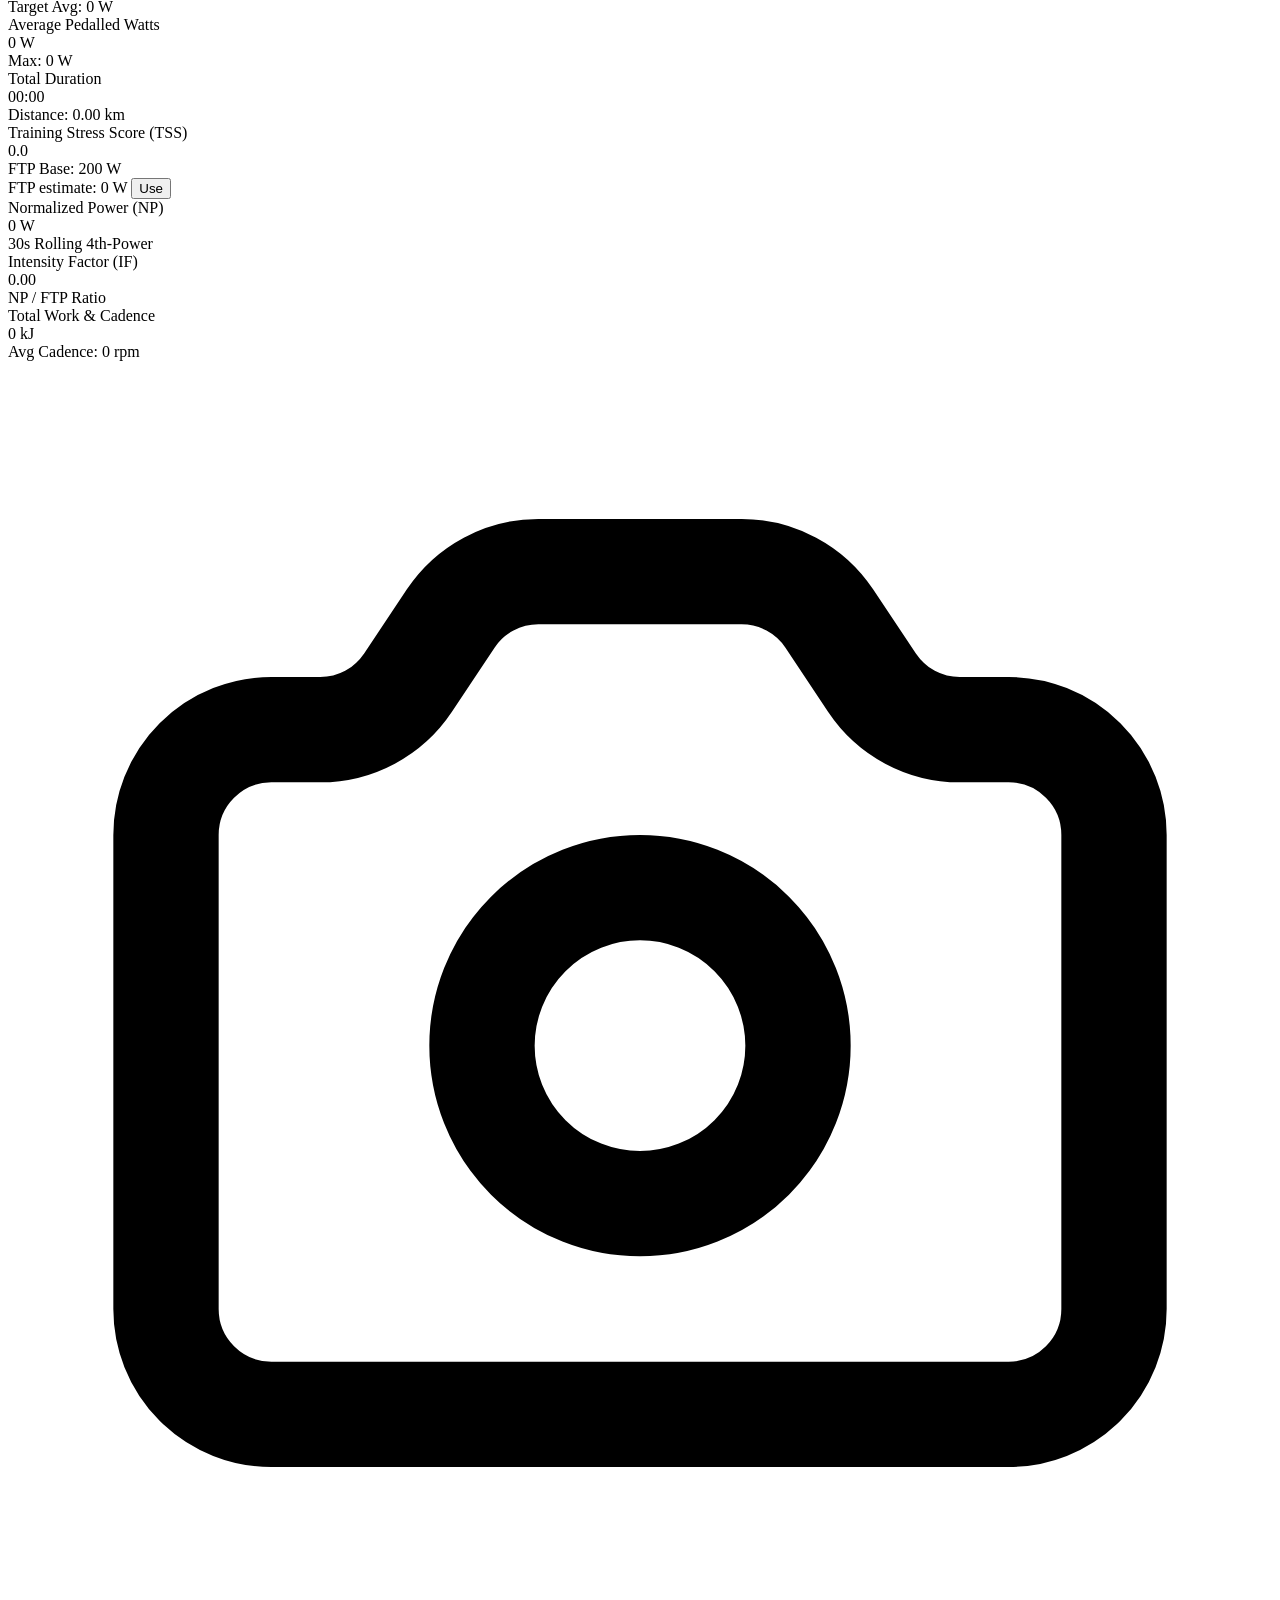
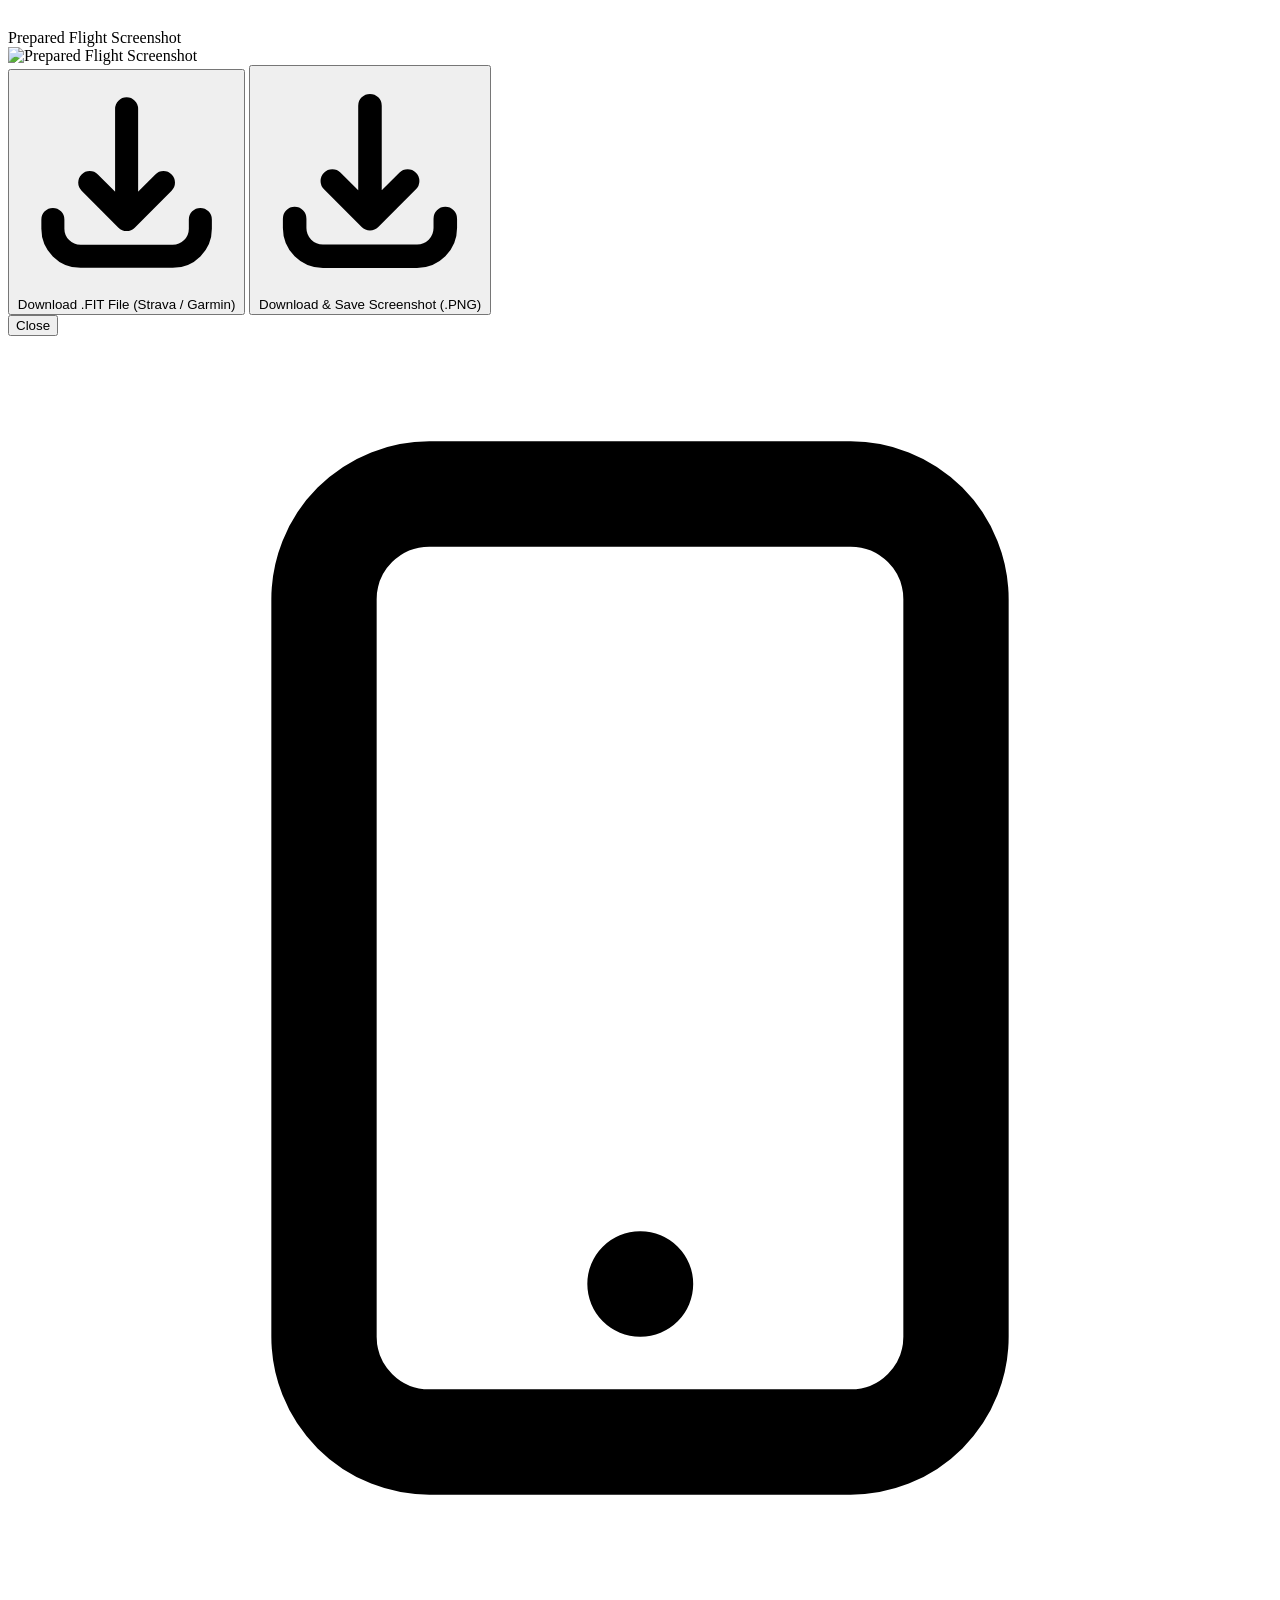
==== commit b2879e73: "Enhance workout selection by adding filters for type and duration, and update preset workout options" ====
--- a/performed3d.html
+++ b/performed3d.html
@@ -361,22 +361,24 @@
                         </label>
 
                         <div class="flex items-center gap-1.5 bg-gray-900/90 border border-gray-800 rounded-xl px-2.5 py-1.5">
-                            <span class="text-xs text-gray-400 font-medium">Preset:</span>
-                            <select id="presetWorkoutSelect" class="bg-transparent text-xs font-semibold text-gray-200 focus:outline-none cursor-pointer">
-                                <option value="kickr_arcade" class="bg-gray-900">KICKR Arcade Pyramid (10m)</option>
-                                <option value="sky_sine_ramps" class="bg-gray-900">Sky Serpent Up &amp; Down Ramps (15m • Continuous Ramps)</option>
-                                <option value="alpine_switchback_ramps" class="bg-gray-900">Alpine Switchback Double Ramps (20m • Up/Down Ramps)</option>
-                                <option value="mach_dive_climb_level" class="bg-gray-900">Mach Canyon Dive &amp; Climb Level (16m • V-Ramps)</option>
-                                <option value="inferno_mega_ramps" class="bg-gray-900">Dragon Boss Mega-Ramp Gauntlet (22m • 24 Ramps)</option>
-                                <option value="dragon_rollercoaster" class="bg-gray-900">Dragon Canyon Rollercoaster (14m • 28 Changes)</option>
-                                <option value="criterium_chaos" class="bg-gray-900">Pro Criterium Corner Sprints (18m • 32 Changes)</option>
-                                <option value="micro_burst_storm" class="bg-gray-900">30/15 VO2max Micro-Burst Storm (16m • 34 Changes)</option>
-                                <option value="sawtooth_alps" class="bg-gray-900">Alpine Sawtooth Multi-Peak (20m • 26 Changes)</option>
-                                <option value="tabata_inferno" class="bg-gray-900">Dragon Fire Tabata Inferno (12m • 30 Changes)</option>
-                                <option value="endurance_wave_matrix" class="bg-gray-900">Harmonic Wave &amp; Step Matrix (25m • 36 Changes)</option>
-                                <option value="sweet_spot" class="bg-gray-900">Sweet Spot Precision (15m)</option>
-                                <option value="hiit_sprints" class="bg-gray-900">Over-Under Surge Blitz (12m)</option>
-                                <option value="quick_blitz" class="bg-gray-900">Quick 3-Minute Accuracy Sprint (3m)</option>
+                            <label for="workoutTypeFilterSelect" class="text-xs text-gray-400 font-medium">Type:</label>
+                            <select id="workoutTypeFilterSelect" autocomplete="off" class="bg-transparent text-xs font-semibold text-gray-200 focus:outline-none cursor-pointer">
+                                <option value="all" class="bg-gray-900">All types</option>
+                            </select>
+                            <label for="workoutDurationFilterSelect" class="ml-1 text-xs text-gray-400 font-medium">Duration:</label>
+                            <select id="workoutDurationFilterSelect" autocomplete="off" class="bg-transparent text-xs font-semibold text-gray-200 focus:outline-none cursor-pointer">
+                                <option value="all" class="bg-gray-900">Any</option>
+                                <option value="short" class="bg-gray-900">Up to 30 min</option>
+                                <option value="medium" class="bg-gray-900">31–60 min</option>
+                                <option value="long" class="bg-gray-900">61–90 min</option>
+                                <option value="xlong" class="bg-gray-900">Over 90 min</option>
+                            </select>
+                        </div>
+
+                        <div class="flex items-center gap-1.5 bg-gray-900/90 border border-gray-800 rounded-xl px-2.5 py-1.5">
+                            <label for="presetWorkoutSelect" class="text-xs text-gray-400 font-medium">Workout:</label>
+                            <select id="presetWorkoutSelect" autocomplete="off" class="bg-transparent text-xs font-semibold text-gray-200 focus:outline-none cursor-pointer">
+                                <option value="kickr_arcade" class="bg-gray-900">KICKR Arcade Pyramid</option>
                             </select>
                         </div>
 
@@ -766,6 +768,11 @@
                     <div class="text-xs text-gray-400 font-semibold">Training Stress Score (TSS)</div>
                     <div id="summaryTss" class="text-2xl font-black font-mono text-orange-400 mt-0.5">0.0</div>
                     <div class="text-[11px] text-gray-400 mt-0.5">FTP Base: <span id="summaryFtpUsed" class="text-gray-200 font-mono">200</span> W</div>
+                    <div id="summaryFtpEstimateRow" class="hidden items-center gap-1.5 text-[11px] text-emerald-300 mt-1">
+                        <span>FTP estimate: <span id="summaryFtpEstimate" class="font-mono font-bold">0</span> W</span>
+                        <button id="applyFtpEstimateBtn" type="button"
+                                class="px-1.5 py-0.5 rounded-md bg-emerald-500/20 hover:bg-emerald-500/30 border border-emerald-500/40 text-emerald-200 font-semibold transition cursor-pointer">Use</button>
+                    </div>
                 </div>
 
                 <div class="bg-gray-800/60 border border-gray-700/80 rounded-xl p-3.5">
@@ -1800,8 +1807,197 @@
         <SteadyState Duration="30" Power="1.15"/>
         <Cooldown Duration="30" PowerLow="0.75" PowerHigh="0.50"/>
     </workout>
-</workout_file>`
+</workout_file>`,
+            recovery_30: buildPresetXml({
+                name: 'Active Recovery Spin',
+                description: 'Easy Zone 1 spin below 55% FTP at a high cadence (90–100 rpm) to promote blood flow and lactate clearance without cardiovascular fatigue.',
+                body: `<Warmup Duration="300" PowerLow="0.40" PowerHigh="0.50" Cadence="95"/>
+        <SteadyState Duration="1200" Power="0.52" Cadence="95"/>
+        <Cooldown Duration="300" PowerLow="0.50" PowerHigh="0.40" Cadence="95"/>`
+            }),
+            recovery_60: buildPresetXml({
+                name: 'Active Recovery Flush',
+                description: 'One hour of relaxed Zone 1 pedaling below 55% FTP at 90–100 rpm.',
+                body: `<Warmup Duration="300" PowerLow="0.40" PowerHigh="0.50" Cadence="95"/>
+        <SteadyState Duration="3000" Power="0.50" Cadence="95"/>
+        <Cooldown Duration="300" PowerLow="0.50" PowerHigh="0.40" Cadence="95"/>`
+            }),
+            endurance_60: buildPresetXml({
+                name: 'Base Endurance 60',
+                description: 'Steady Zone 2 ride (56–75% FTP) for fat metabolism, mitochondrial density, and capillarization.',
+                body: `<Warmup Duration="600" PowerLow="0.45" PowerHigh="0.65"/>
+        <SteadyState Duration="2700" Power="0.68"/>
+        <Cooldown Duration="300" PowerLow="0.65" PowerHigh="0.45"/>`
+            }),
+            endurance_120: buildPresetXml({
+                name: 'Base Endurance 120',
+                description: 'Two-hour Zone 2 endurance ride with gentle 66–72% FTP variations.',
+                body: `<Warmup Duration="600" PowerLow="0.45" PowerHigh="0.65"/>
+        ${repeatXml([0.66, 0.70, 0.72, 0.68], (power) => `<SteadyState Duration="1500" Power="${power.toFixed(2)}"/>`)}
+        <Cooldown Duration="600" PowerLow="0.65" PowerHigh="0.45"/>`
+            }),
+            endurance_180: buildPresetXml({
+                name: 'Long Base Endurance 180',
+                description: 'Three-hour Zone 2 long ride held between 65% and 72% FTP.',
+                body: `<Warmup Duration="900" PowerLow="0.45" PowerHigh="0.65"/>
+        ${repeatXml([0.65, 0.70, 0.72, 0.68, 0.70, 0.66], (power) => `<SteadyState Duration="1500" Power="${power.toFixed(2)}"/>`)}
+        <Cooldown Duration="900" PowerLow="0.65" PowerHigh="0.45"/>`
+            }),
+            tempo_3x15: buildPresetXml({
+                name: 'Tempo 3×15',
+                description: 'Three 15-minute Zone 3 blocks at 83% FTP with 5-minute easy recoveries to build muscular endurance.',
+                body: `<Warmup Duration="600" PowerLow="0.45" PowerHigh="0.75"/>
+        ${workRestXml(3, 900, 0.83, 300, 0.55)}
+        <Cooldown Duration="300" PowerLow="0.55" PowerHigh="0.45"/>`
+            }),
+            tempo_2x20: buildPresetXml({
+                name: 'Tempo 2×20',
+                description: 'Two 20-minute Zone 3 blocks at 85% FTP with a 5-minute recovery.',
+                body: `<Warmup Duration="600" PowerLow="0.45" PowerHigh="0.75"/>
+        ${workRestXml(2, 1200, 0.85, 300, 0.55)}
+        <Cooldown Duration="300" PowerLow="0.55" PowerHigh="0.45"/>`
+            }),
+            sweet_spot_2x20: buildPresetXml({
+                name: 'Sweet Spot 2×20',
+                description: 'Two 20-minute Sweet Spot intervals at 90–92% FTP with a short 5-minute recovery.',
+                body: `<Warmup Duration="600" PowerLow="0.45" PowerHigh="0.80"/>
+        <SteadyState Duration="1200" Power="0.90"/>
+        <SteadyState Duration="300" Power="0.55"/>
+        <SteadyState Duration="1200" Power="0.92"/>
+        <Cooldown Duration="600" PowerLow="0.60" PowerHigh="0.45"/>`
+            }),
+            sweet_spot_3x15: buildPresetXml({
+                name: 'Sweet Spot 3×15',
+                description: 'Three 15-minute Sweet Spot intervals at 91% FTP with 5-minute recoveries.',
+                body: `<Warmup Duration="600" PowerLow="0.45" PowerHigh="0.80"/>
+        ${workRestXml(3, 900, 0.91, 300, 0.55)}
+        <Cooldown Duration="300" PowerLow="0.55" PowerHigh="0.45"/>`
+            }),
+            threshold_4x8: buildPresetXml({
+                name: 'Threshold 4×8',
+                description: 'Four 8-minute Zone 4 time-trial efforts at 100% FTP with 4-minute recoveries.',
+                body: `<Warmup Duration="600" PowerLow="0.45" PowerHigh="0.85"/>
+        ${workRestXml(4, 480, 1.00, 240, 0.55)}
+        <Cooldown Duration="300" PowerLow="0.55" PowerHigh="0.45"/>`
+            }),
+            threshold_3x10: buildPresetXml({
+                name: 'Threshold 3×10',
+                description: 'Three 10-minute Zone 4 efforts progressing from 98% to 102% FTP with 5-minute recoveries.',
+                body: `<Warmup Duration="600" PowerLow="0.45" PowerHigh="0.85"/>
+        ${repeatXml([0.98, 1.00, 1.02], (power) => `<SteadyState Duration="600" Power="${power.toFixed(2)}"/>
+        <SteadyState Duration="300" Power="0.55"/>`)}
+        <Cooldown Duration="300" PowerLow="0.55" PowerHigh="0.45"/>`
+            }),
+            over_under_3x9: buildPresetXml({
+                name: 'Over-Unders 3×9',
+                description: 'Three 9-minute sets alternating 2 minutes at 90% FTP and 1 minute at 108% FTP to clear lactate under load.',
+                body: `<Warmup Duration="600" PowerLow="0.45" PowerHigh="0.85"/>
+        ${repeatXml([1, 2, 3], () => `${workRestXml(3, 120, 0.90, 60, 1.08)}
+        <SteadyState Duration="300" Power="0.55"/>`)}
+        <Cooldown Duration="300" PowerLow="0.55" PowerHigh="0.45"/>`
+            }),
+            vo2max_4x4: buildPresetXml({
+                name: 'VO2max 4×4',
+                description: 'Four 4-minute Zone 5 intervals at 115% FTP with equal 4-minute recoveries.',
+                body: `<Warmup Duration="600" PowerLow="0.45" PowerHigh="0.85"/>
+        ${workRestXml(4, 240, 1.15, 240, 0.50)}
+        <Cooldown Duration="300" PowerLow="0.55" PowerHigh="0.45"/>`
+            }),
+            vo2max_5x3: buildPresetXml({
+                name: 'VO2max 5×3',
+                description: 'Five 3-minute Zone 5 intervals at 118% FTP with equal 3-minute recoveries.',
+                body: `<Warmup Duration="600" PowerLow="0.45" PowerHigh="0.85"/>
+        ${workRestXml(5, 180, 1.18, 180, 0.50)}
+        <Cooldown Duration="300" PowerLow="0.55" PowerHigh="0.45"/>`
+            }),
+            vo2max_5x5: buildPresetXml({
+                name: 'VO2max 5×5',
+                description: 'Five 5-minute Zone 5 intervals at 110% FTP with slightly shorter 4-minute recoveries.',
+                body: `<Warmup Duration="600" PowerLow="0.45" PowerHigh="0.85"/>
+        ${workRestXml(5, 300, 1.10, 240, 0.50)}
+        <Cooldown Duration="300" PowerLow="0.55" PowerHigh="0.45"/>`
+            }),
+            micro_30_30: buildPresetXml({
+                name: '30/30 Micro-Intervals',
+                description: 'Two 12-minute blocks of 30 seconds at 125% FTP and 30 seconds easy.',
+                body: `<Warmup Duration="600" PowerLow="0.45" PowerHigh="0.85"/>
+        <IntervalsT Repeat="12" OnDuration="30" OffDuration="30" OnPower="1.25" OffPower="0.50"/>
+        <SteadyState Duration="300" Power="0.50"/>
+        <IntervalsT Repeat="12" OnDuration="30" OffDuration="30" OnPower="1.25" OffPower="0.50"/>
+        <Cooldown Duration="300" PowerLow="0.55" PowerHigh="0.45"/>`
+            }),
+            micro_40_20: buildPresetXml({
+                name: '40/20 Micro-Intervals',
+                description: 'Two 13-minute blocks of 40 seconds at 120% FTP and 20 seconds easy.',
+                body: `<Warmup Duration="600" PowerLow="0.45" PowerHigh="0.85"/>
+        <IntervalsT Repeat="13" OnDuration="40" OffDuration="20" OnPower="1.20" OffPower="0.50"/>
+        <SteadyState Duration="300" Power="0.50"/>
+        <IntervalsT Repeat="13" OnDuration="40" OffDuration="20" OnPower="1.20" OffPower="0.50"/>
+        <Cooldown Duration="300" PowerLow="0.55" PowerHigh="0.45"/>`
+            }),
+            neuromuscular_sprints: buildPresetXml({
+                name: 'Neuromuscular Sprints 6×15s',
+                description: 'Six 15-second all-out sprints (target 200% FTP) with full 4:45 recoveries for peak power and acceleration.',
+                body: `<Warmup Duration="900" PowerLow="0.45" PowerHigh="0.75"/>
+        ${workRestXml(6, 15, 2.00, 285, 0.45)}
+        <Cooldown Duration="300" PowerLow="0.50" PowerHigh="0.40"/>`
+            }),
+            anaerobic_capacity: buildPresetXml({
+                name: 'Anaerobic Capacity 6×45s',
+                description: 'Six 45-second maximal efforts (target 150% FTP) with 4:15 recoveries for anaerobic capacity and lactate tolerance.',
+                body: `<Warmup Duration="900" PowerLow="0.45" PowerHigh="0.75"/>
+        ${workRestXml(6, 45, 1.50, 255, 0.45)}
+        <Cooldown Duration="300" PowerLow="0.50" PowerHigh="0.40"/>`
+            }),
+            ramp_test: buildPresetXml({
+                name: 'Ramp Test',
+                description: 'Power rises by 8% FTP every minute (about 15–25 W for most riders) until exhaustion. Click Finish &amp; Summary when you can no longer hold the target; the FTP estimate is 75% of your best 1-minute power.',
+                tags: ['RAMP_TEST'],
+                body: `<Warmup Duration="300" PowerLow="0.40" PowerHigh="0.48"/>
+        ${repeatXml(Array.from({ length: 18 }, (_, i) => 0.48 + i * 0.08), (power) => `<SteadyState Duration="60" Power="${power.toFixed(2)}"/>`)}
+        <Cooldown Duration="300" PowerLow="0.50" PowerHigh="0.40"/>`
+            }),
+            ftp_test: buildPresetXml({
+                name: '20-Minute FTP Test',
+                description: 'Five-minute warm-up, a 20-minute maximal effort paced around your current FTP, and a five-minute cool-down. The FTP estimate is 95% of your best 20-minute power.',
+                tags: ['FTP_20MIN'],
+                body: `<Warmup Duration="300" PowerLow="0.50" PowerHigh="0.75"/>
+        <SteadyState Duration="1200" Power="1.00"/>
+        <Cooldown Duration="300" PowerLow="0.65" PowerHigh="0.45"/>`
+            }),
+            pyramid_steps: buildPresetXml({
+                name: 'Step Pyramid 80–110%',
+                description: 'Step intervals 5 min @ 80%, 4 min @ 90%, 3 min @ 100%, 2 min @ 110% FTP and back down.',
+                body: `<Warmup Duration="600" PowerLow="0.45" PowerHigh="0.75"/>
+        ${repeatXml([[300, 0.80], [240, 0.90], [180, 1.00], [120, 1.10], [180, 1.00], [240, 0.90], [300, 0.80]], ([duration, power]) => `<SteadyState Duration="${duration}" Power="${power.toFixed(2)}"/>`)}
+        <Cooldown Duration="300" PowerLow="0.60" PowerHigh="0.45"/>`
+            })
         };
+
+        function repeatXml(items, render) {
+            return items.map(render).join('\n        ');
+        }
+
+        function workRestXml(repeat, onDuration, onPower, offDuration, offPower) {
+            return repeatXml(Array.from({ length: repeat }), () => `<SteadyState Duration="${onDuration}" Power="${onPower.toFixed(2)}"/>
+        <SteadyState Duration="${offDuration}" Power="${offPower.toFixed(2)}"/>`);
+        }
+
+        function buildPresetXml({ name, description, body, tags = [] }) {
+            const tagsXml = tags.length
+                ? `\n    <tags>${tags.map((tag) => `<tag name="${tag}"/>`).join('')}</tags>`
+                : '';
+            return `<?xml version="1.0" encoding="UTF-8"?>
+<workout_file>
+    <author>Performed 3D Training</author>
+    <name>${name}</name>
+    <description>${description}</description>
+    <sportType>bike</sportType>${tagsXml}
+    <workout>
+        ${body}
+    </workout>
+</workout_file>`;
+        }
 
         function parseZwiftWorkoutXml(xmlText) {
             const parser = new DOMParser();
@@ -1912,13 +2108,206 @@
                 accumulated = seg.endSec;
             });
 
+            const tagNames = Array.from(doc.querySelectorAll('tags > tag'))
+                .map((tag) => (tag.getAttribute('name') || '').trim().toUpperCase());
+            let ftpTestProtocol = null;
+            if (tagNames.includes('RAMP_TEST')) ftpTestProtocol = 'ramp';
+            else if (tagNames.includes('FTP_20MIN')) ftpTestProtocol = 'twenty_min';
+
             return {
                 name: nameEl ? nameEl.textContent.trim() : 'Custom Zwift Workout',
                 author: authorEl ? authorEl.textContent.trim() : 'Zwift Athlete',
                 description: descEl ? descEl.textContent.trim() : '',
                 segments,
-                totalDuration: accumulated
+                totalDuration: accumulated,
+                ftpTestProtocol
             };
+        }
+
+        const PRESET_CATEGORY_GROUPS = [
+            {
+                id: 'base',
+                label: '1 · Base & Recovery (Z1–Z2)',
+                categories: [
+                    ['recovery', 'Active Recovery (Z1)'],
+                    ['endurance', 'Base / Endurance (Z2)']
+                ]
+            },
+            {
+                id: 'threshold',
+                label: '2 · Tempo & Threshold (Z3–Z4)',
+                categories: [
+                    ['tempo', 'Tempo (Z3)'],
+                    ['sweet_spot', 'Sweet Spot'],
+                    ['threshold', 'Threshold (Z4)'],
+                    ['over_under', 'Over-Unders']
+                ]
+            },
+            {
+                id: 'high',
+                label: '3 · High-Intensity Intervals (Z5–Z7)',
+                categories: [
+                    ['vo2max', 'VO2max (Z5)'],
+                    ['micro', 'Micro-Intervals 30/30 & 40/20'],
+                    ['anaerobic', 'Anaerobic & Neuromuscular (Z6–Z7)']
+                ]
+            },
+            {
+                id: 'tests',
+                label: '4 · Ramp & Step Tests',
+                categories: [
+                    ['ramp_test', 'Ramp Test'],
+                    ['ftp_test', '20-Minute FTP Test'],
+                    ['steps', 'Steps & Pyramids']
+                ]
+            },
+            {
+                id: 'arcade',
+                label: 'Arcade',
+                categories: [
+                    ['arcade', 'Arcade & Mixed']
+                ]
+            }
+        ];
+        const PRESET_CATEGORY_INFO = Object.fromEntries(PRESET_CATEGORY_GROUPS.flatMap((group) =>
+            group.categories.map(([id, label]) => [id, { label, groupId: group.id }])
+        ));
+        const PRESET_WORKOUT_CATEGORIES = {
+            recovery_30: 'recovery',
+            recovery_60: 'recovery',
+            endurance_60: 'endurance',
+            endurance_120: 'endurance',
+            endurance_180: 'endurance',
+            tempo_3x15: 'tempo',
+            tempo_2x20: 'tempo',
+            sweet_spot: 'sweet_spot',
+            sweet_spot_2x20: 'sweet_spot',
+            sweet_spot_3x15: 'sweet_spot',
+            threshold_4x8: 'threshold',
+            threshold_3x10: 'threshold',
+            over_under_3x9: 'over_under',
+            hiit_sprints: 'over_under',
+            vo2max_4x4: 'vo2max',
+            vo2max_5x3: 'vo2max',
+            vo2max_5x5: 'vo2max',
+            micro_30_30: 'micro',
+            micro_40_20: 'micro',
+            micro_burst_storm: 'micro',
+            tabata_inferno: 'micro',
+            neuromuscular_sprints: 'anaerobic',
+            anaerobic_capacity: 'anaerobic',
+            ramp_test: 'ramp_test',
+            ftp_test: 'ftp_test',
+            pyramid_steps: 'steps',
+            kickr_arcade: 'steps',
+            sawtooth_alps: 'steps',
+            sky_sine_ramps: 'arcade',
+            alpine_switchback_ramps: 'arcade',
+            mach_dive_climb_level: 'arcade',
+            inferno_mega_ramps: 'arcade',
+            dragon_rollercoaster: 'arcade',
+            criterium_chaos: 'arcade',
+            endurance_wave_matrix: 'arcade',
+            quick_blitz: 'arcade'
+        };
+        const PRESET_CATEGORY_ORDER = Object.keys(PRESET_CATEGORY_INFO);
+        const PRESET_WORKOUT_CATALOG = Object.entries(PRESET_WORKOUTS).map(([key, xml]) => {
+            const category = PRESET_WORKOUT_CATEGORIES[key];
+            if (!PRESET_CATEGORY_INFO[category]) throw new Error(`Missing workout category for preset "${key}".`);
+            return { key, category, workout: parseZwiftWorkoutXml(xml) };
+        }).sort((a, b) =>
+            PRESET_CATEGORY_ORDER.indexOf(a.category) - PRESET_CATEGORY_ORDER.indexOf(b.category)
+            || a.workout.totalDuration - b.workout.totalDuration
+        );
+
+        function populateWorkoutTypeFilter() {
+            const typeSelect = document.getElementById('workoutTypeFilterSelect');
+            PRESET_CATEGORY_GROUPS.forEach((group) => {
+                const optgroup = document.createElement('optgroup');
+                optgroup.label = group.label;
+                optgroup.className = 'bg-gray-900';
+                if (group.categories.length > 1) {
+                    optgroup.appendChild(new Option(`All ${group.label.replace(/^\d+ · /, '')}`, `group:${group.id}`));
+                }
+                group.categories.forEach(([id, label]) => optgroup.appendChild(new Option(label, id)));
+                typeSelect.appendChild(optgroup);
+            });
+        }
+
+        function matchesPresetCategory(typeFilter, category) {
+            if (typeFilter === 'all') return true;
+            if (typeFilter.startsWith('group:')) return PRESET_CATEGORY_INFO[category].groupId === typeFilter.slice(6);
+            return category === typeFilter;
+        }
+
+        function matchesPresetDuration(durationFilter, durationSec) {
+            const minutes = Math.round(durationSec / 60);
+            if (durationFilter === 'short') return minutes <= 30;
+            if (durationFilter === 'medium') return minutes > 30 && minutes <= 60;
+            if (durationFilter === 'long') return minutes > 60 && minutes <= 90;
+            if (durationFilter === 'xlong') return minutes > 90;
+            return true;
+        }
+
+        function formatPresetDuration(durationSec) {
+            const minutes = Math.round(durationSec / 60);
+            if (minutes < 60) return `${minutes} min`;
+            const rest = minutes % 60;
+            return rest ? `${Math.floor(minutes / 60)} h ${rest} min` : `${minutes / 60} h`;
+        }
+
+        function updatePresetWorkoutOptions() {
+            const presetSelect = document.getElementById('presetWorkoutSelect');
+            const typeFilter = document.getElementById('workoutTypeFilterSelect').value;
+            const durationFilter = document.getElementById('workoutDurationFilterSelect').value;
+            const previousKey = presetSelect.value || 'kickr_arcade';
+            const matches = PRESET_WORKOUT_CATALOG.filter(({ category, workout }) =>
+                matchesPresetCategory(typeFilter, category)
+                && matchesPresetDuration(durationFilter, workout.totalDuration)
+            );
+            const selectedKey = matches.some(({ key }) => key === previousKey)
+                ? previousKey
+                : (matches[0] && matches[0].key);
+
+            presetSelect.replaceChildren();
+            if (matches.length === 0) {
+                const emptyOption = new Option('No matching presets', '');
+                emptyOption.disabled = true;
+                emptyOption.selected = true;
+                presetSelect.appendChild(emptyOption);
+                return null;
+            }
+
+            let currentGroup = null;
+            matches.forEach(({ key, category, workout }) => {
+                if (!currentGroup || currentGroup.label !== PRESET_CATEGORY_INFO[category].label) {
+                    currentGroup = document.createElement('optgroup');
+                    currentGroup.label = PRESET_CATEGORY_INFO[category].label;
+                    currentGroup.className = 'bg-gray-900';
+                    presetSelect.appendChild(currentGroup);
+                }
+                currentGroup.appendChild(new Option(`${workout.name} · ${formatPresetDuration(workout.totalDuration)}`, key));
+            });
+            presetSelect.value = selectedKey;
+            return selectedKey;
+        }
+
+        function bestRollingAverageWatts(samples, windowSec) {
+            if (samples.length < windowSec) return 0;
+            let sum = 0;
+            let best = 0;
+            for (let i = 0; i < samples.length; i++) {
+                sum += samples[i].actualWatts;
+                if (i >= windowSec) sum -= samples[i - windowSec].actualWatts;
+                if (i >= windowSec - 1) best = Math.max(best, sum / windowSec);
+            }
+            return best;
+        }
+
+        function estimateFtpFromTest(protocol, samples) {
+            if (protocol === 'ramp') return Math.round(0.75 * bestRollingAverageWatts(samples, 60));
+            if (protocol === 'twenty_min') return Math.round(0.95 * bestRollingAverageWatts(samples, 1200));
+            return 0;
         }
 
         function resolveWatts(powerVal, ftp) {
@@ -9134,6 +9523,13 @@
             document.getElementById('summaryWorkKj').textContent = (metrics.totalWorkJoules / 1000).toFixed(1);
             document.getElementById('summaryAvgCadence').textContent = Math.round(metrics.avgCadence);
 
+            const ftpEstimate = estimateFtpFromTest(state.workout.ftpTestProtocol, state.samples);
+            const ftpEstimateRow = document.getElementById('summaryFtpEstimateRow');
+            ftpEstimateRow.classList.toggle('hidden', ftpEstimate <= 0);
+            ftpEstimateRow.classList.toggle('flex', ftpEstimate > 0);
+            document.getElementById('summaryFtpEstimate').textContent = ftpEstimate;
+            state.lastSummary.ftpEstimate = ftpEstimate;
+
             syncSummaryScreenshotDialogUI();
 
             const modal = document.getElementById('summaryModal');
@@ -9215,6 +9611,14 @@
 
         document.getElementById('ftpInput').addEventListener('input', (e) => {
             applyFtpWatts(e.target.value);
+        });
+
+        document.getElementById('applyFtpEstimateBtn').addEventListener('click', () => {
+            const estimate = state.lastSummary && state.lastSummary.ftpEstimate;
+            if (!estimate) return;
+            const ftpInput = document.getElementById('ftpInput');
+            ftpInput.value = Math.max(50, Math.min(600, estimate));
+            ftpInput.dispatchEvent(new Event('change', { bubbles: true }));
         });
 
         document.getElementById('obstaclesToggleCheck').addEventListener('change', (e) => {
@@ -9798,12 +10202,23 @@
             applyMusicEnabled(!musicEngine.enabled);
         });
 
-        document.getElementById('presetWorkoutSelect').addEventListener('change', (e) => {
+        const presetWorkoutSelect = document.getElementById('presetWorkoutSelect');
+        populateWorkoutTypeFilter();
+        updatePresetWorkoutOptions();
+        presetWorkoutSelect.addEventListener('change', (e) => {
             const key = e.target.value;
-            if (PRESET_WORKOUTS[key]) {
-                loadWorkoutFromXml(PRESET_WORKOUTS[key]);
-            }
+            if (PRESET_WORKOUTS[key]) loadWorkoutFromXml(PRESET_WORKOUTS[key]);
         });
+
+        const refreshPresetWorkoutOptions = () => {
+            const previousKey = presetWorkoutSelect.value;
+            const selectedKey = updatePresetWorkoutOptions();
+            if (selectedKey && selectedKey !== previousKey) {
+                loadWorkoutFromXml(PRESET_WORKOUTS[selectedKey]);
+            }
+        };
+        document.getElementById('workoutTypeFilterSelect').addEventListener('change', refreshPresetWorkoutOptions);
+        document.getElementById('workoutDurationFilterSelect').addEventListener('change', refreshPresetWorkoutOptions);
 
         document.getElementById('zwoFileInput').addEventListener('change', (e) => {
             const file = e.target.files && e.target.files[0];
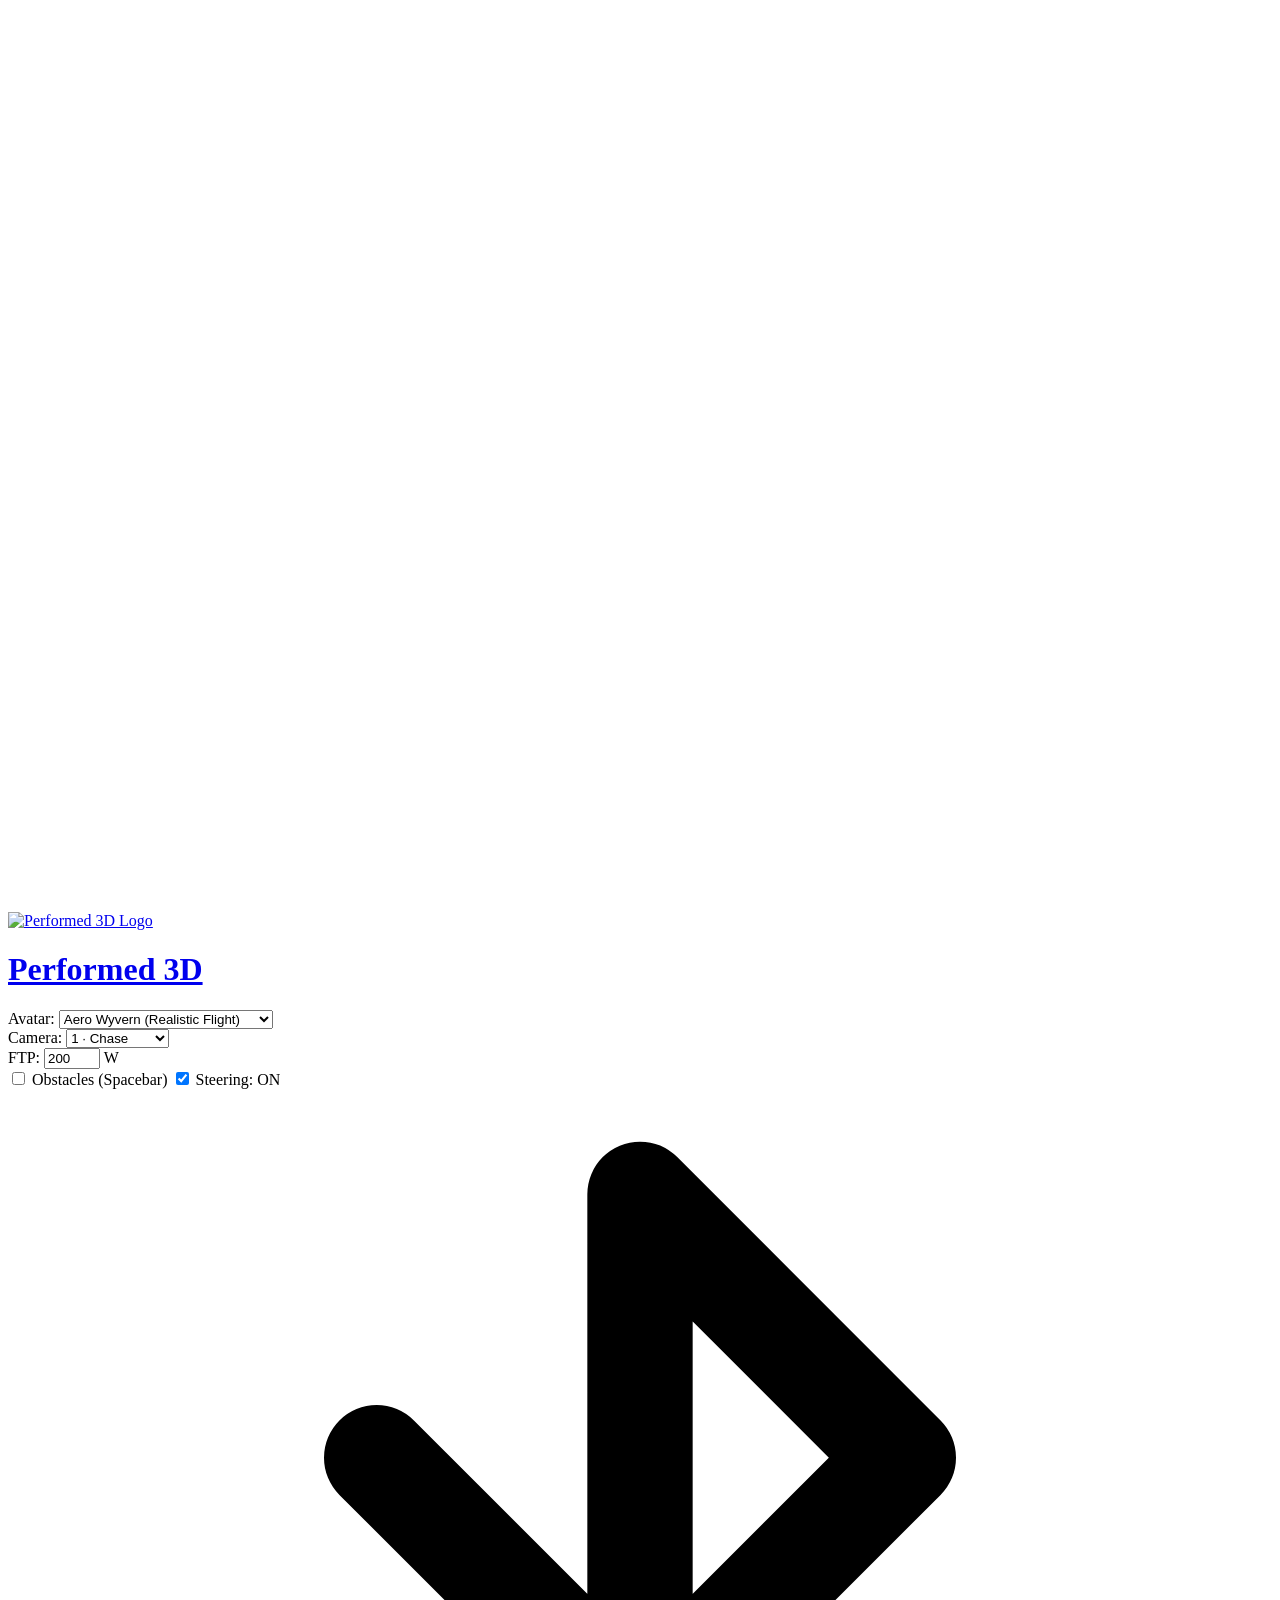
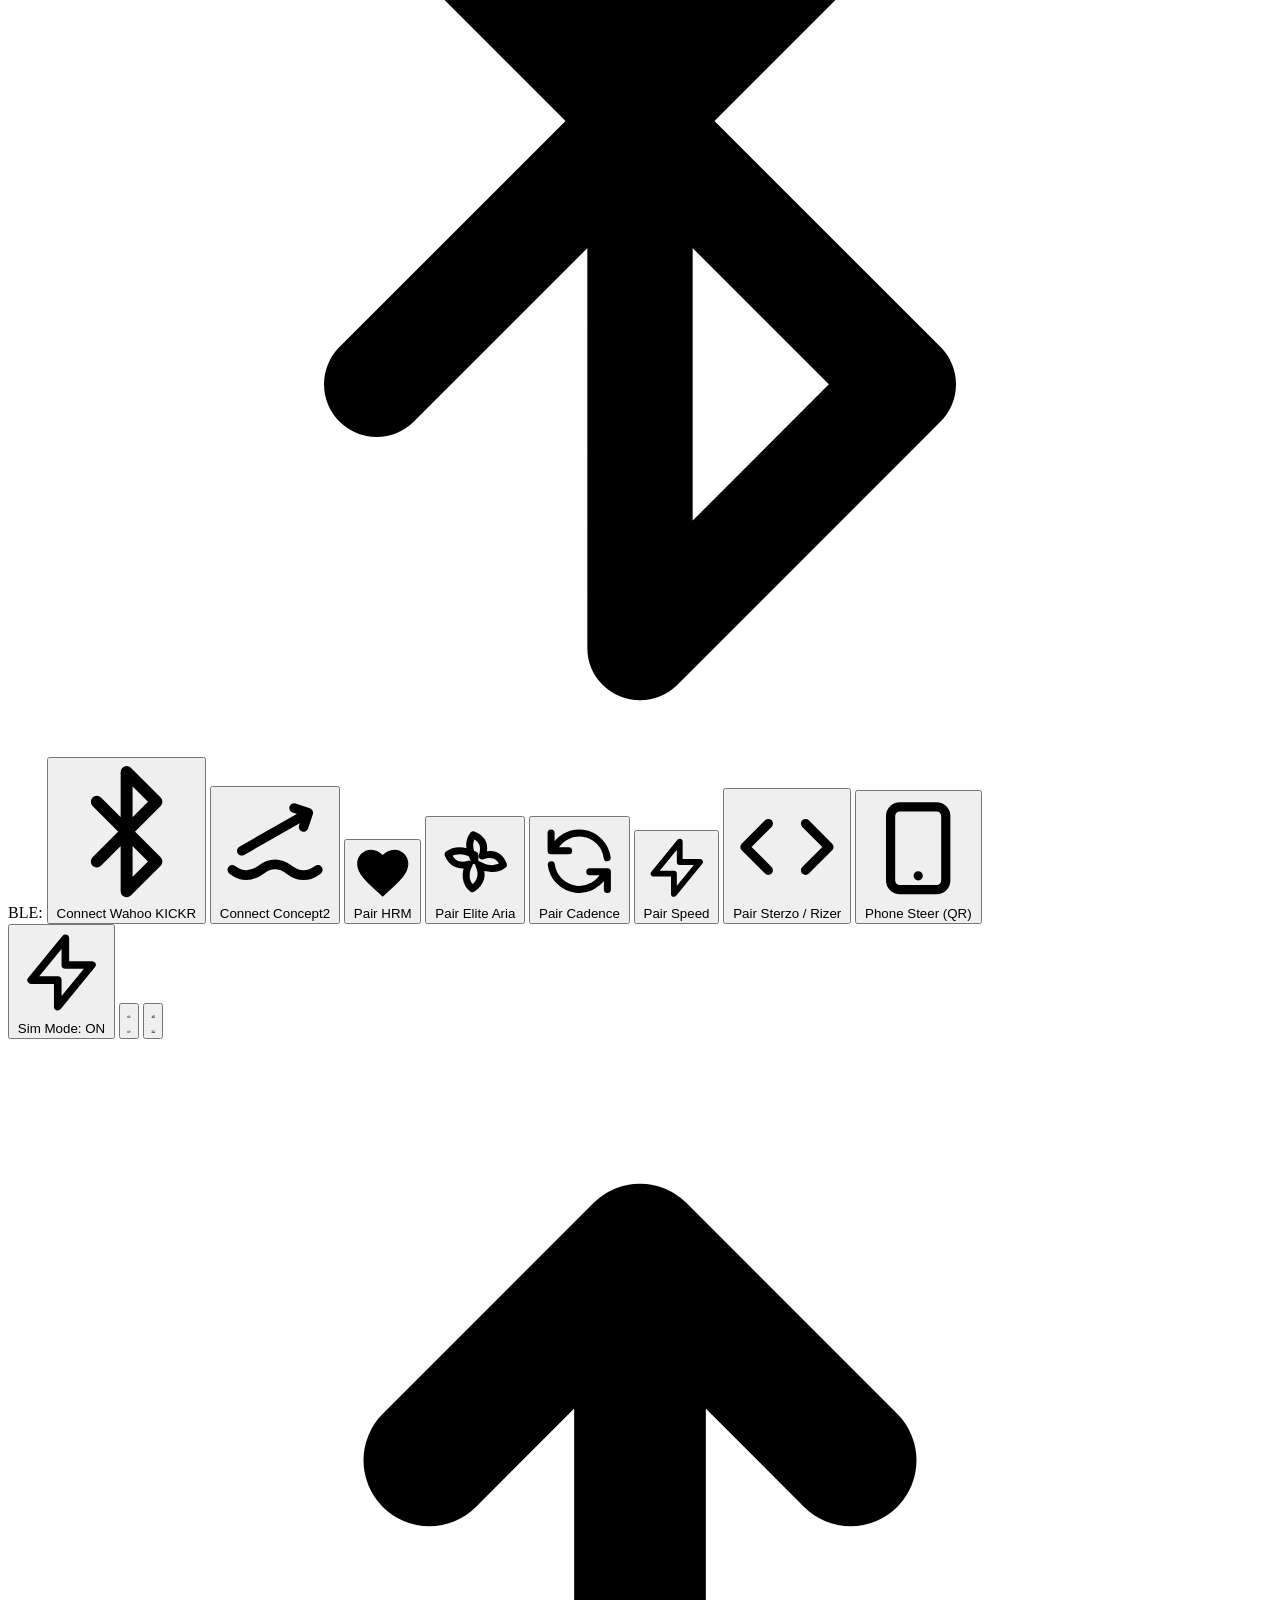
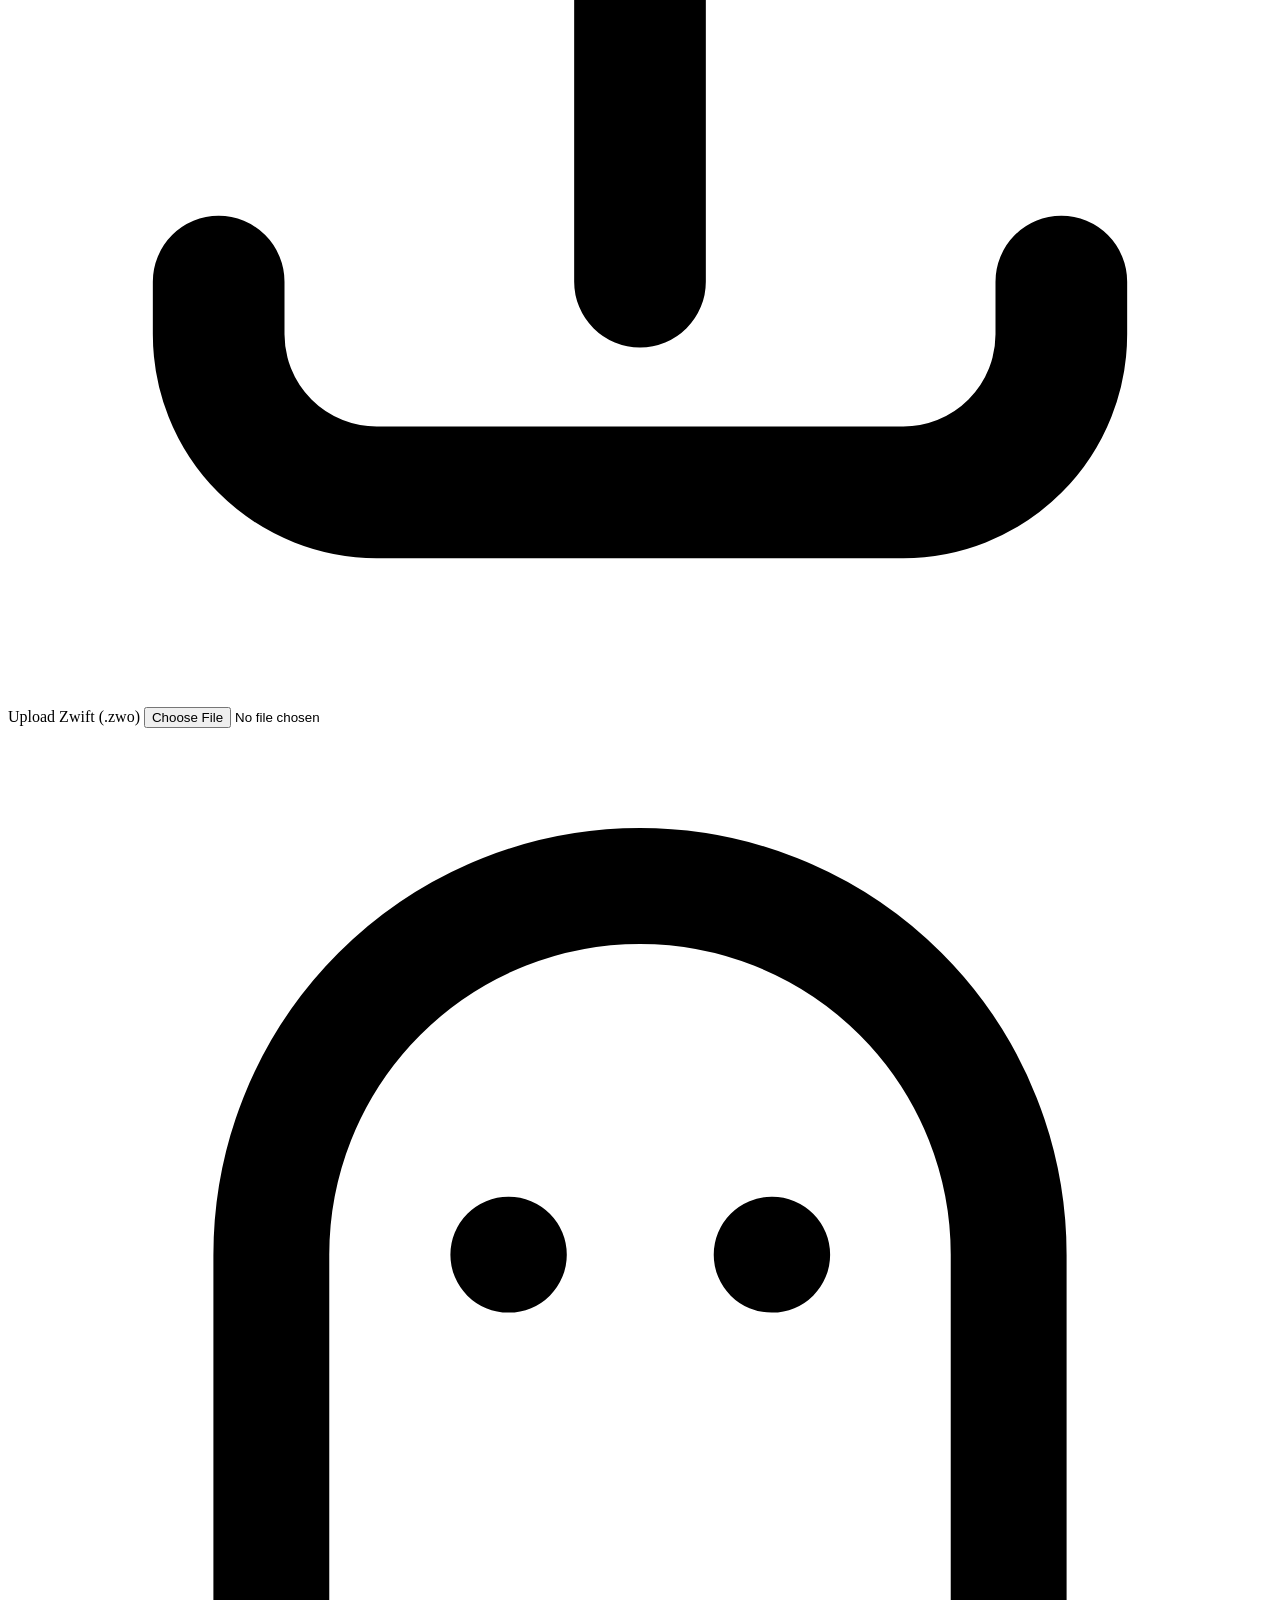
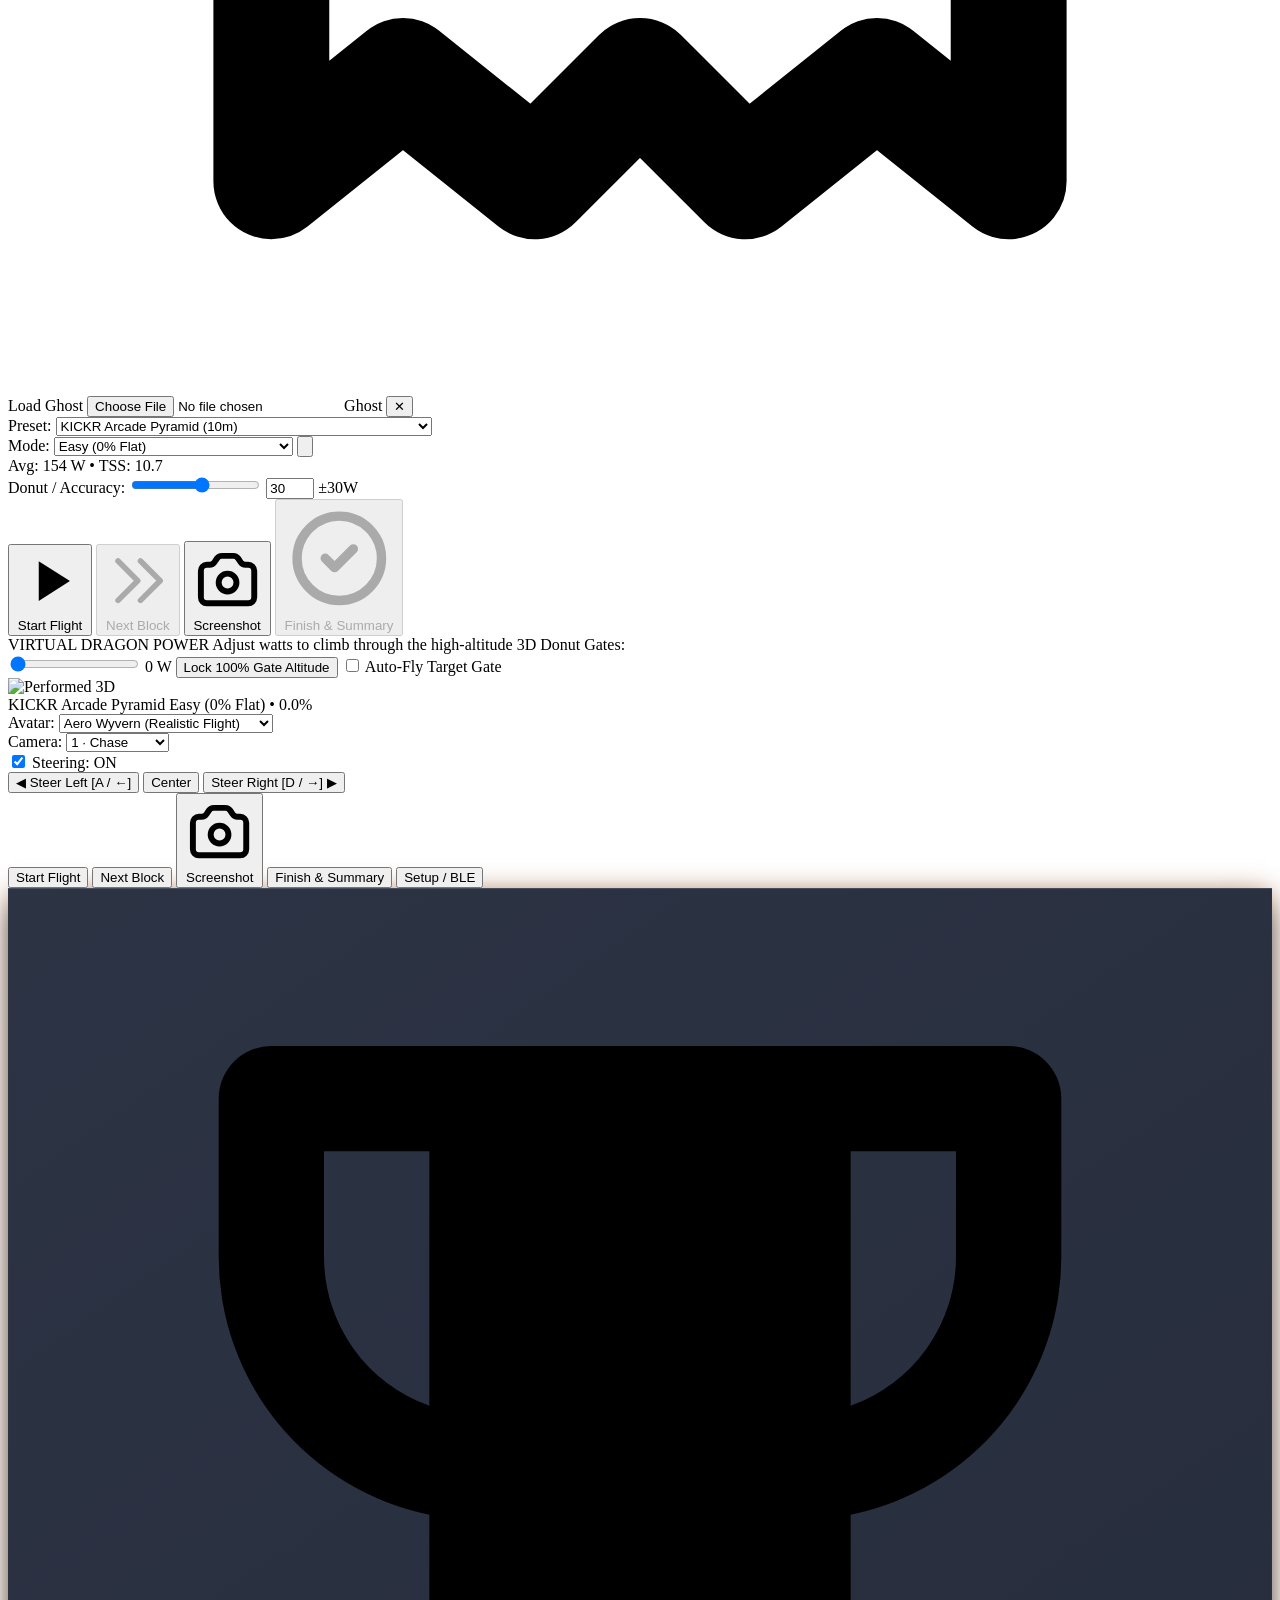
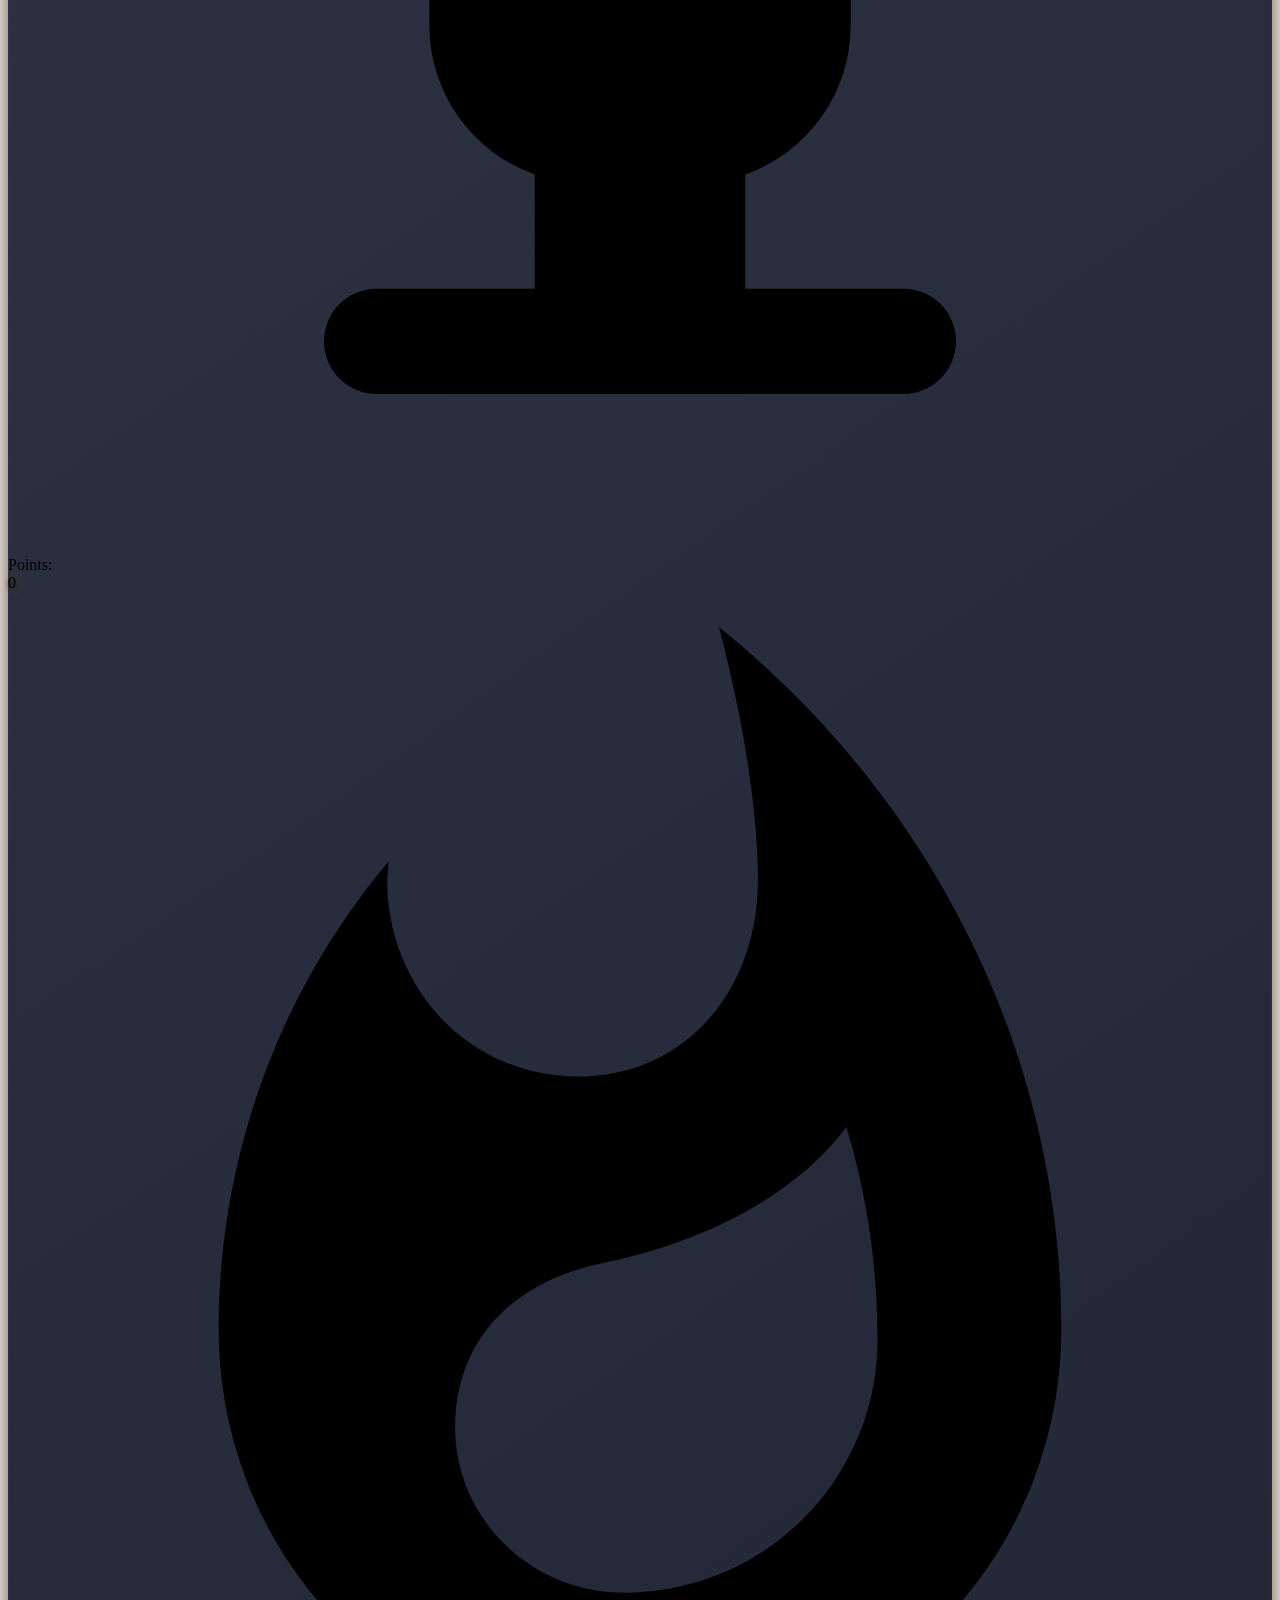
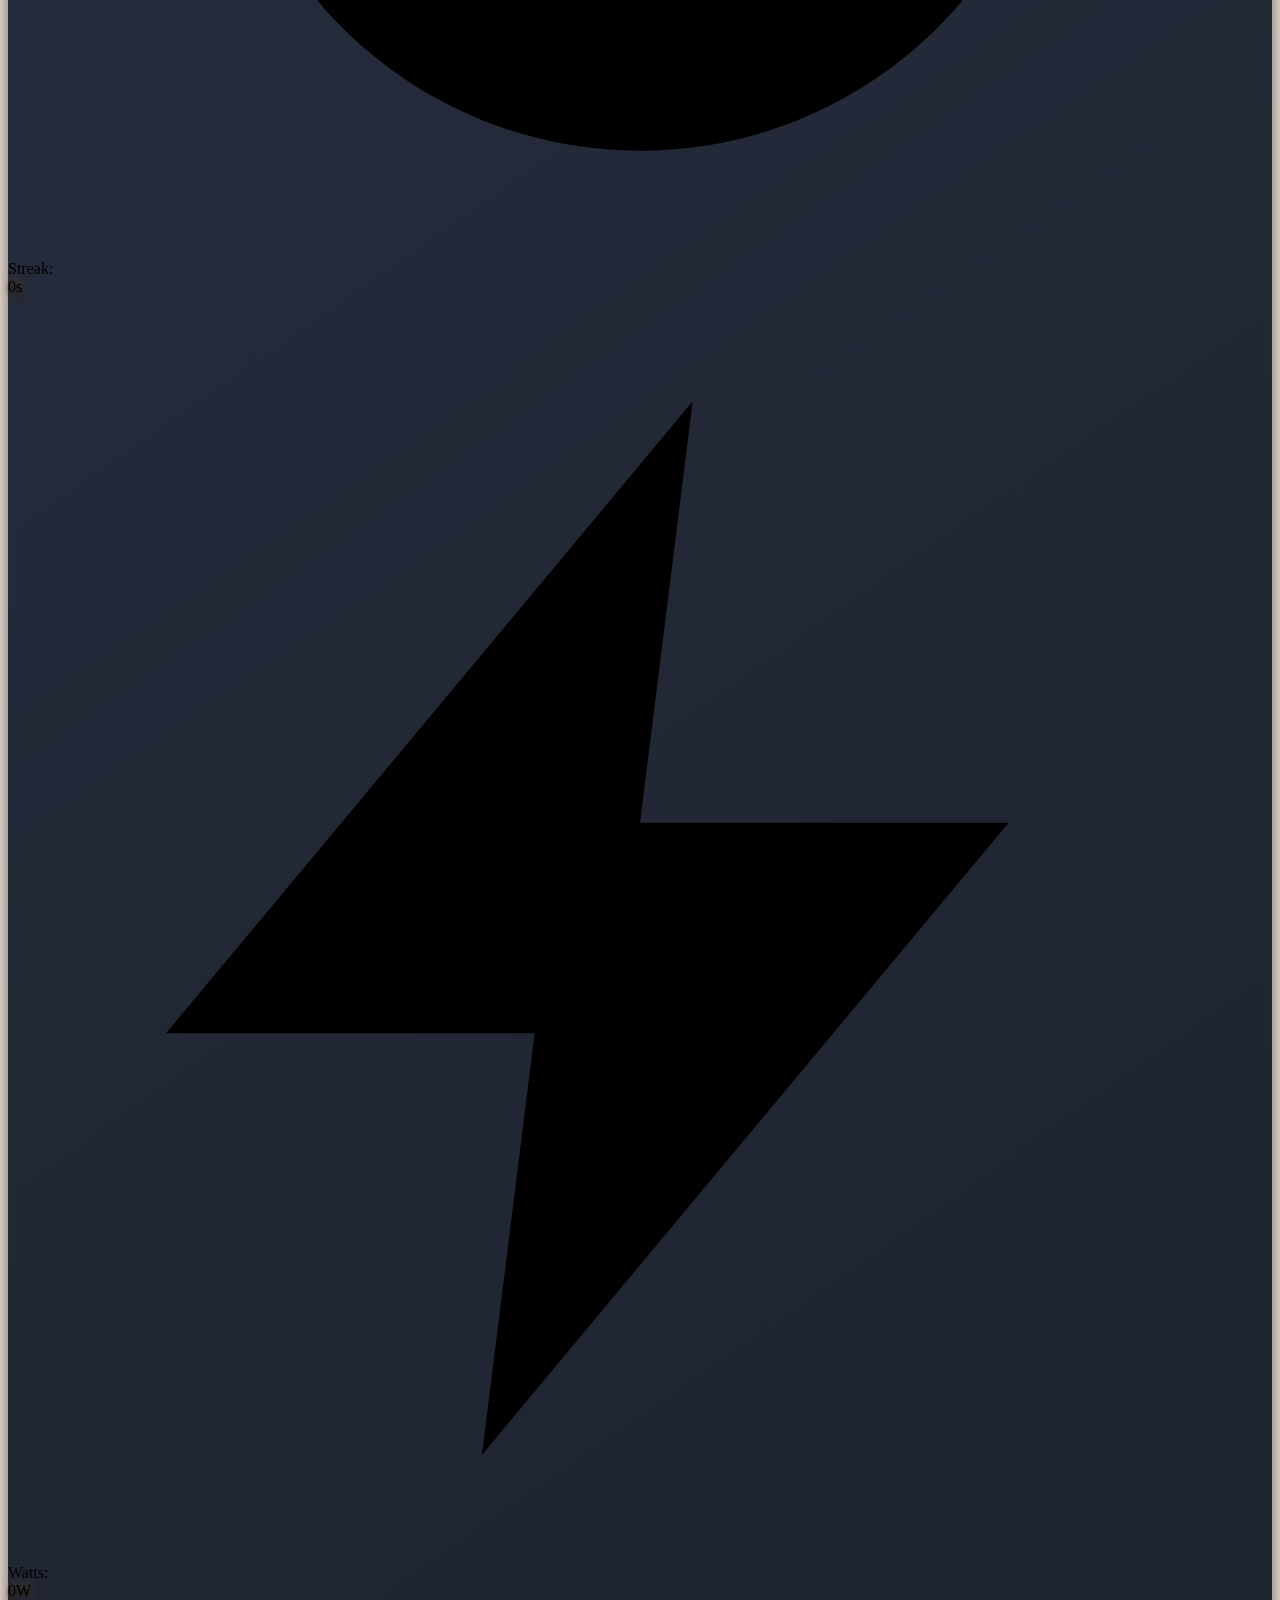
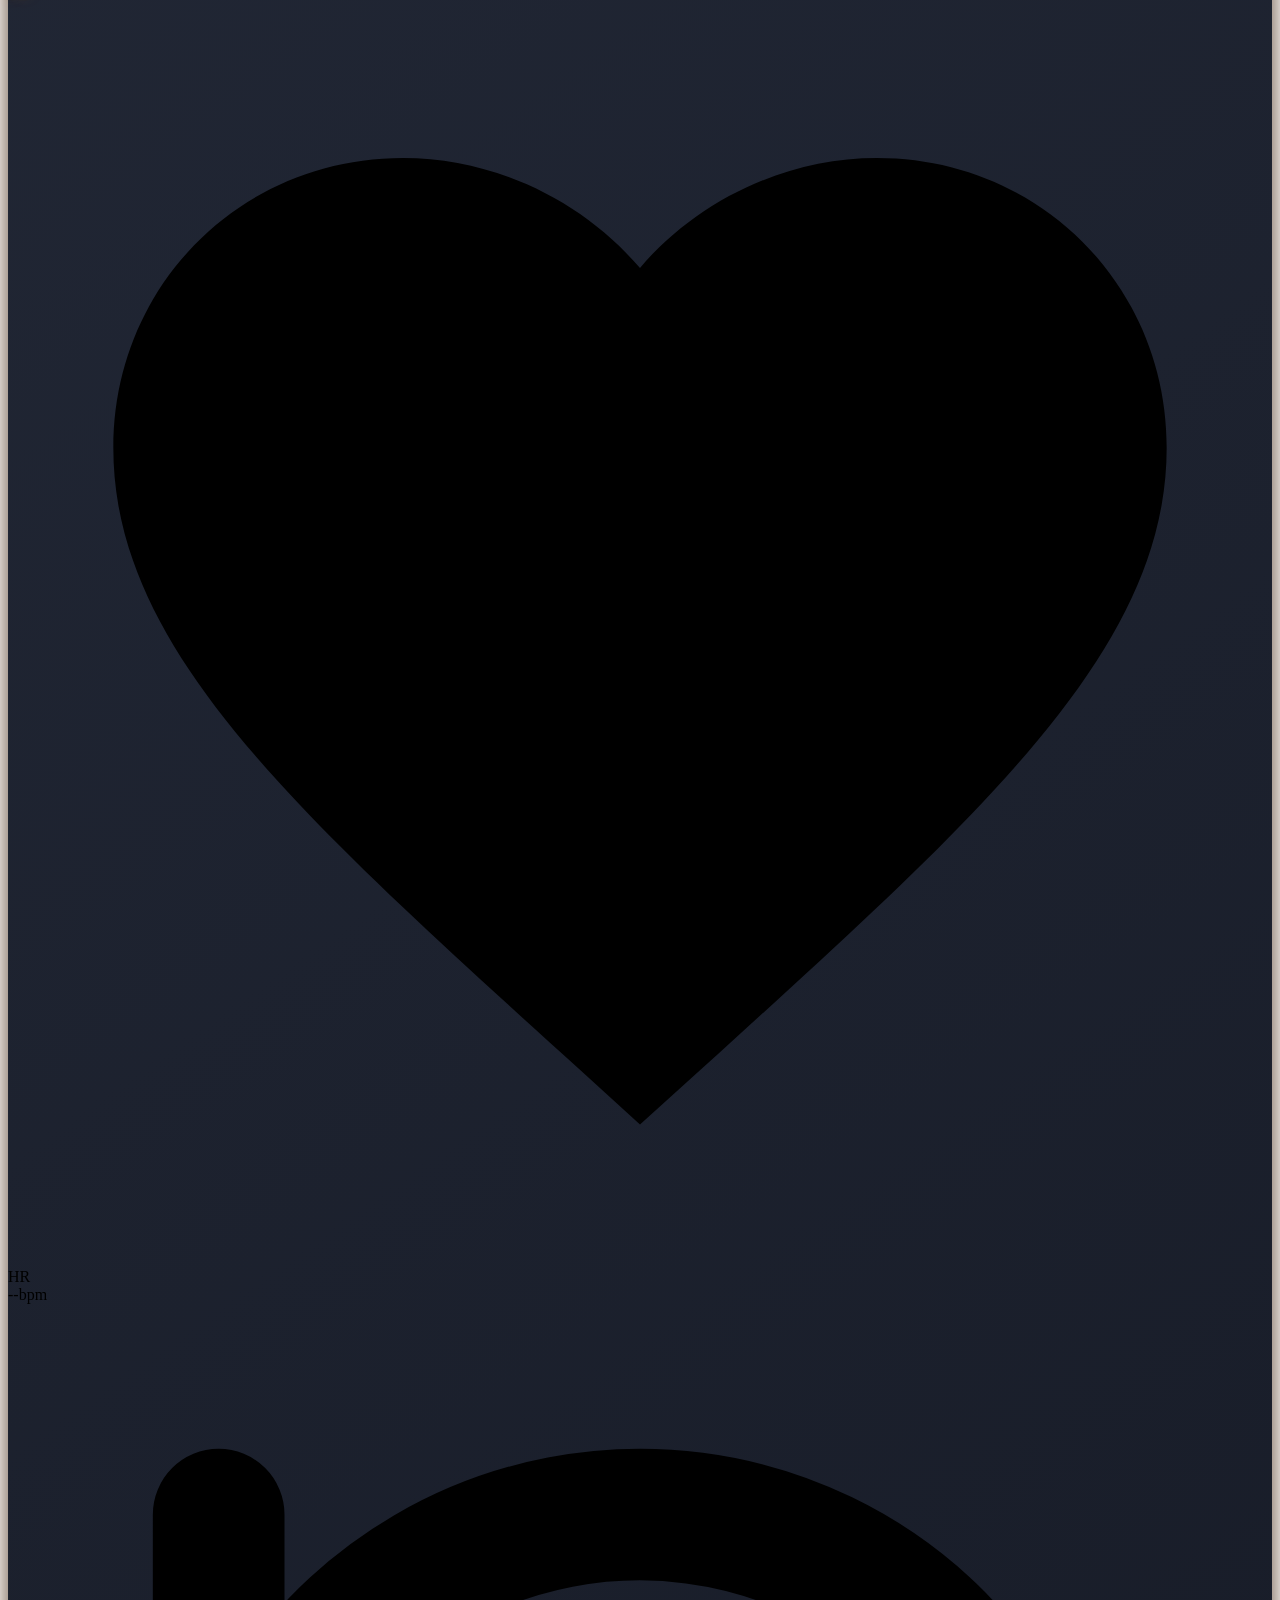
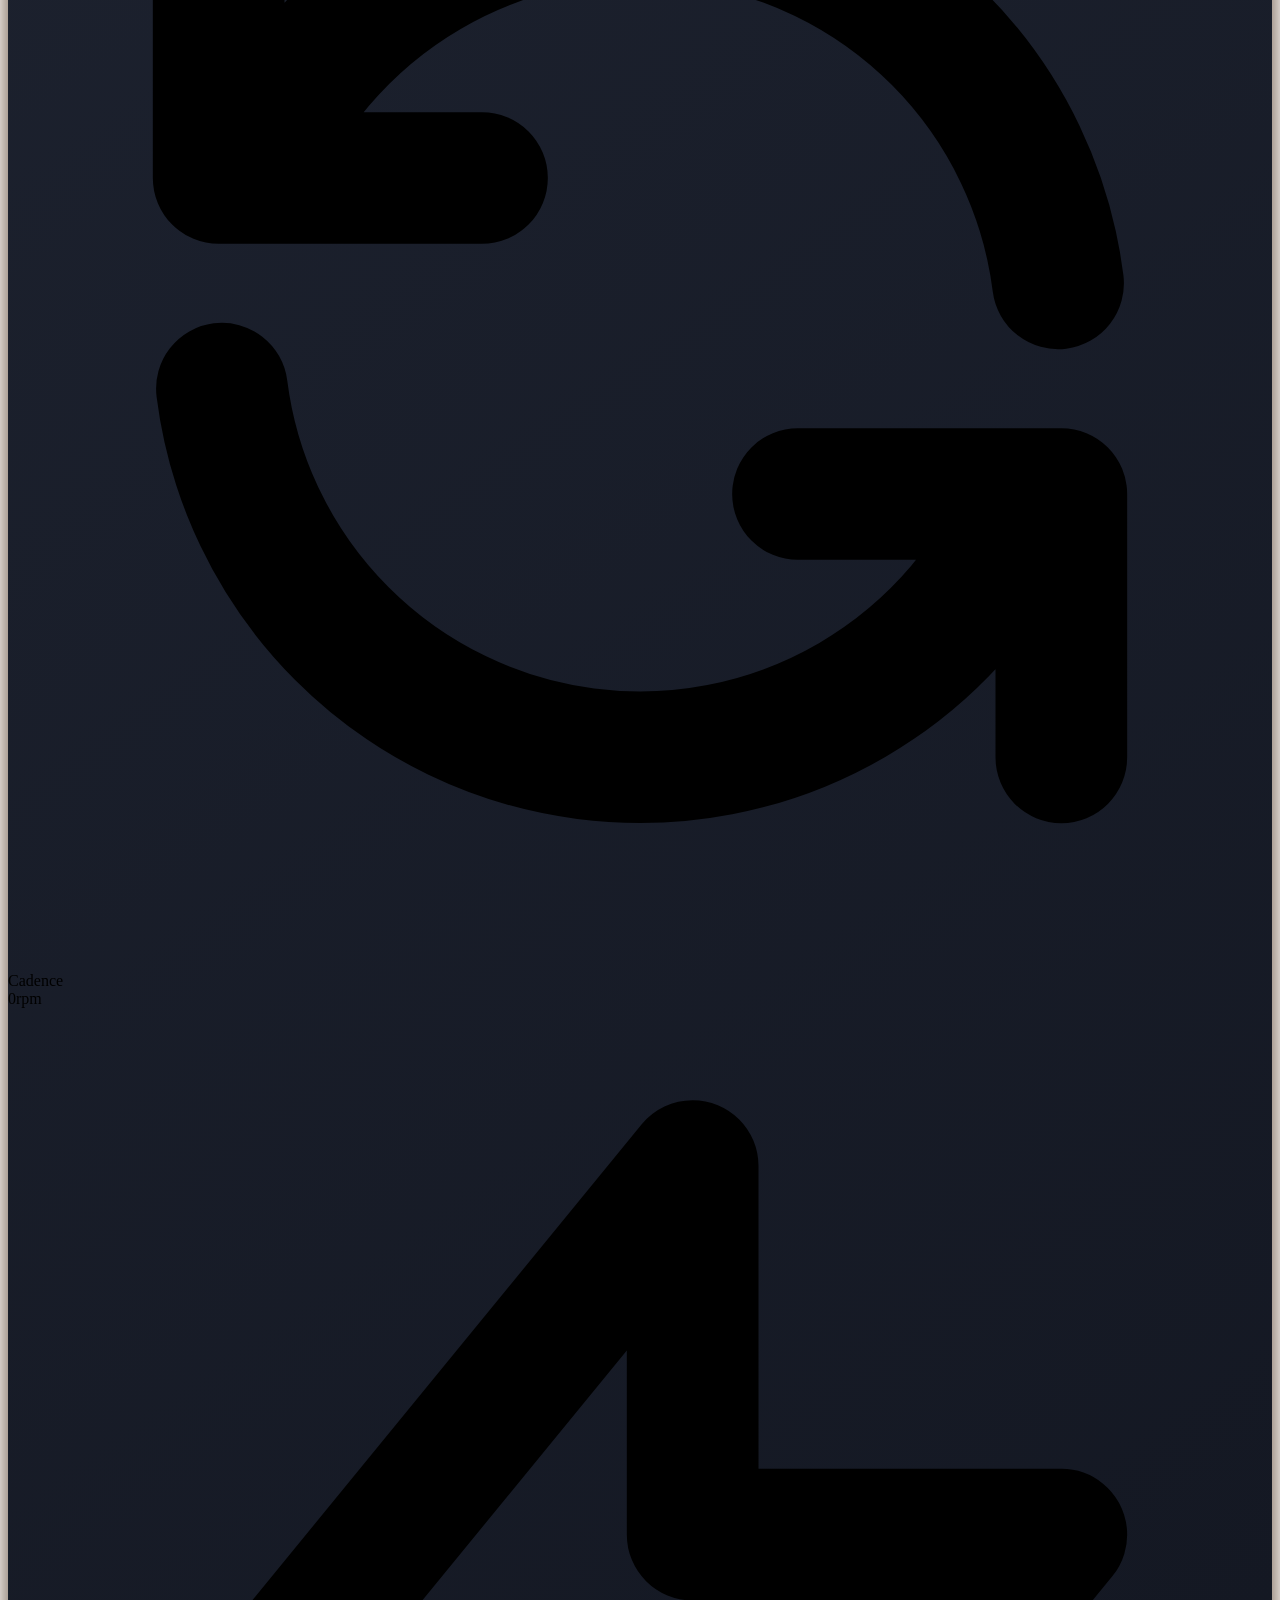
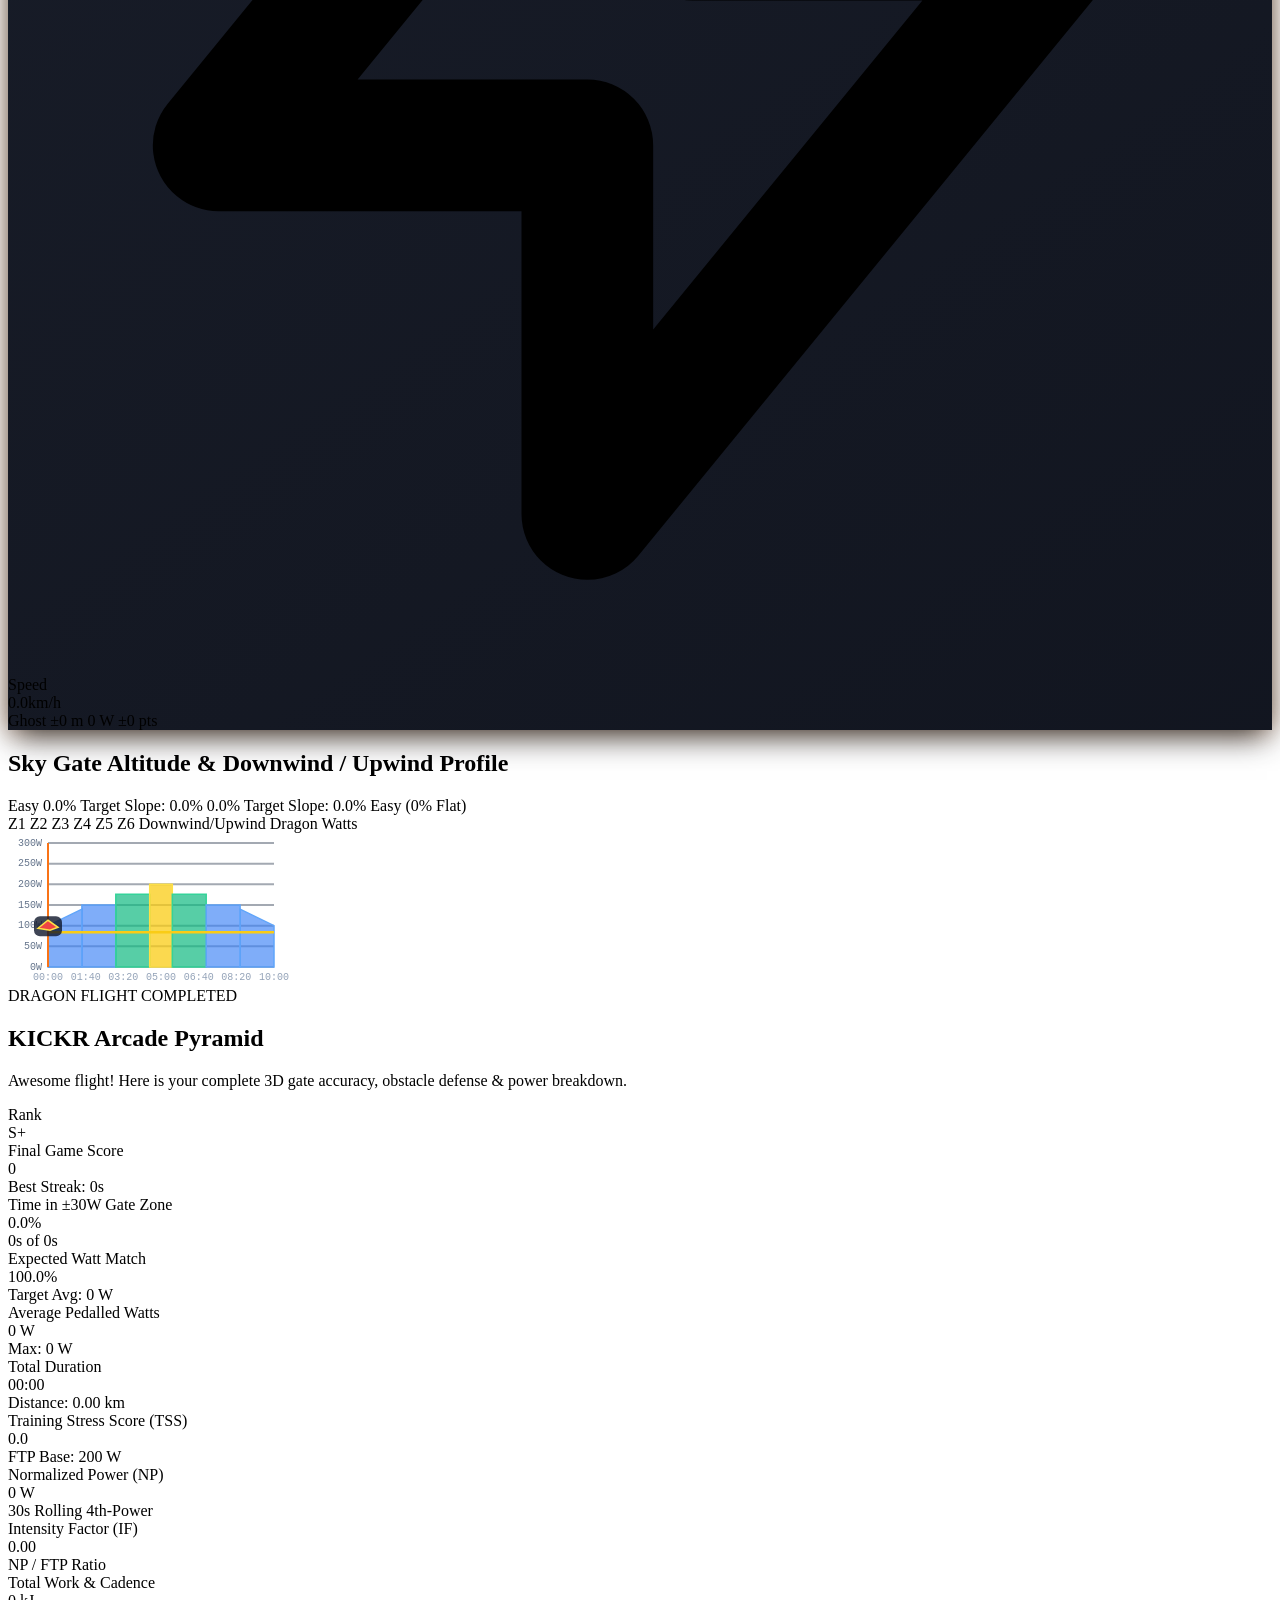
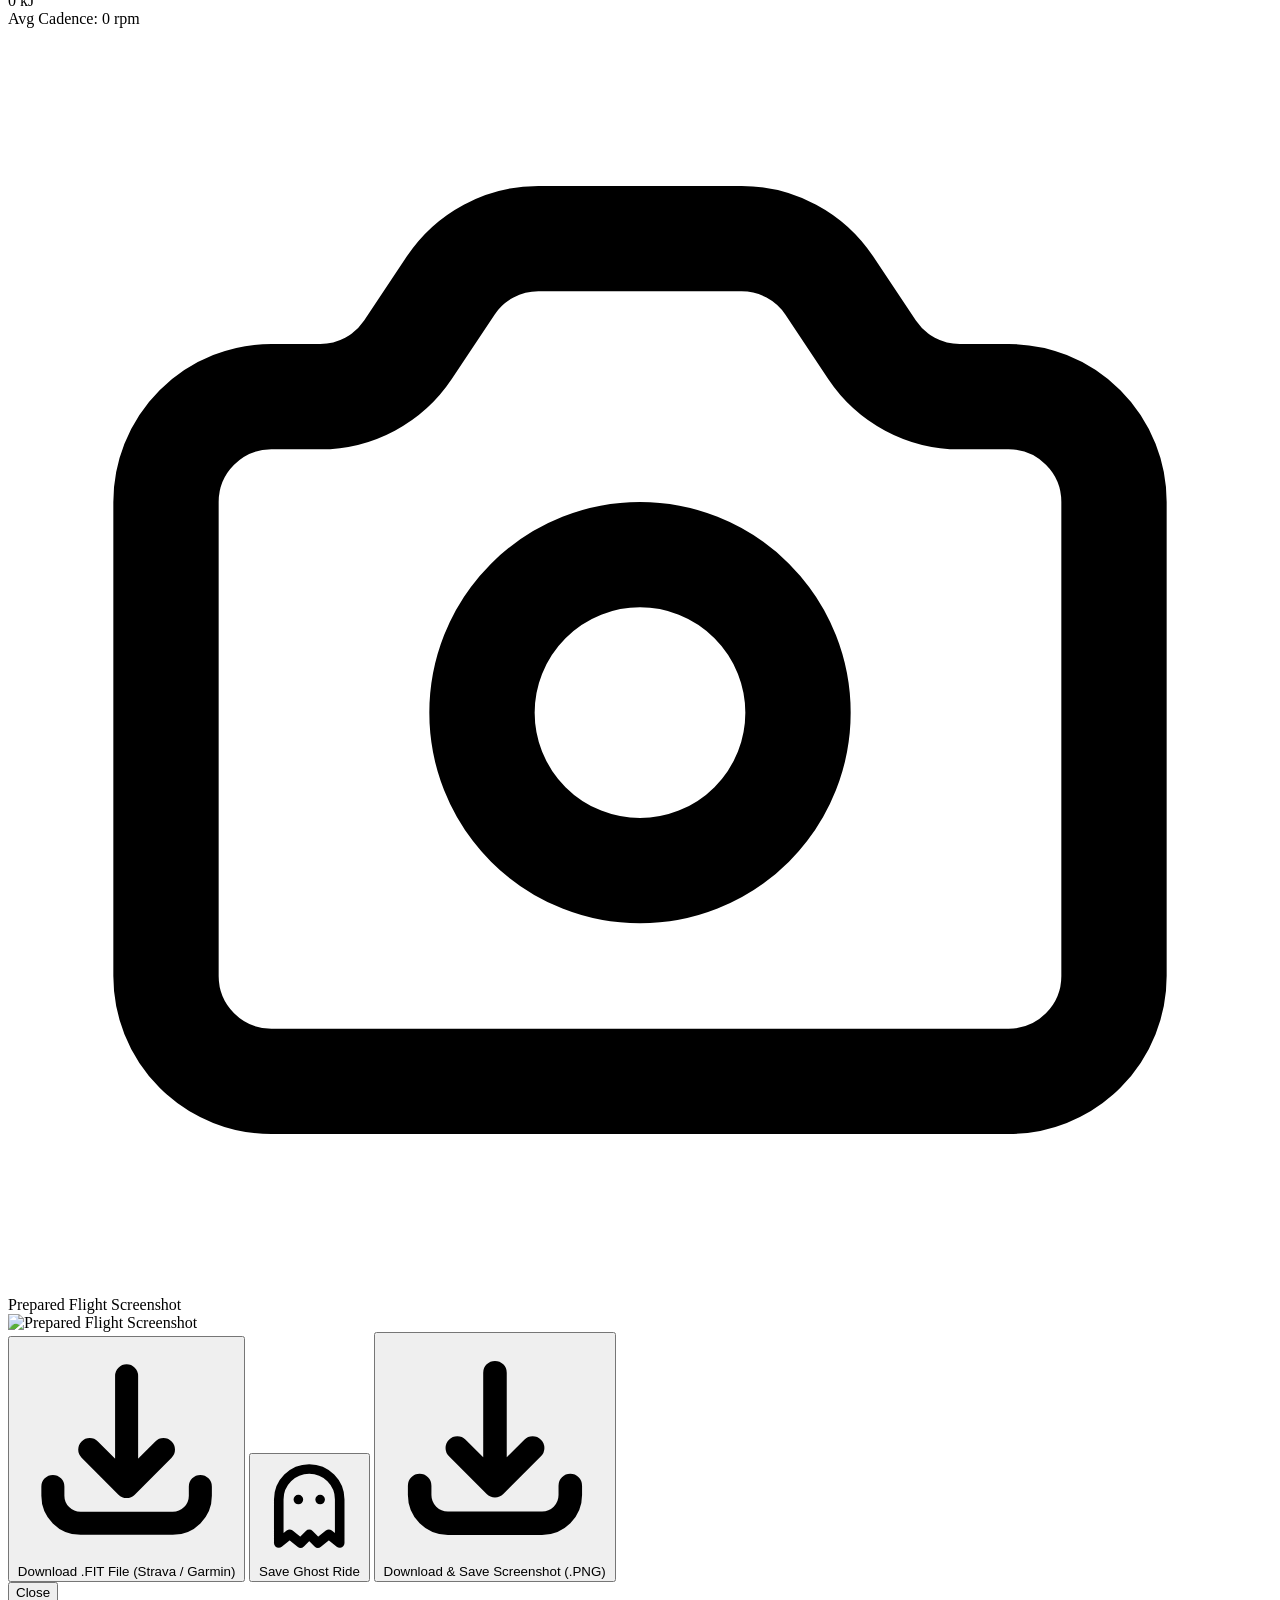
==== commit ee6ef7f3: "Add ghost ride feature for racing against saved rides with UI integration" ====
--- a/performed3d.html
+++ b/performed3d.html
@@ -360,25 +360,40 @@
                             <input id="zwoFileInput" type="file" accept=".zwo,.xml,text/xml,application/xml" class="hidden">
                         </label>
 
+                        <!-- Ghost Ride: load a previously saved ride and race against it -->
+                        <div class="flex items-center gap-1.5">
+                            <label for="ghostFileInput"
+                                   class="px-3 py-1.5 rounded-xl bg-gray-900/90 hover:bg-gray-800 border border-cyan-400/50 text-cyan-200 font-extrabold text-xs flex items-center gap-1.5 cursor-pointer transition"
+                                   title="Load a saved ghost ride (.ghost.json) and race against it. The ghost's workout is loaded too.">
+                                <svg class="w-4 h-4" fill="none" stroke="currentColor" viewBox="0 0 24 24" aria-hidden="true">
+                                    <path stroke-linecap="round" stroke-linejoin="round" stroke-width="2.2" d="M12 3a7 7 0 00-7 7v10l2.5-2 2.5 2 2-2 2 2 2.5-2 2.5 2V10a7 7 0 00-7-7zM9.5 10h.01M14.5 10h.01"/>
+                                </svg>
+                                <span>Load Ghost</span>
+                                <input id="ghostFileInput" type="file" accept=".json,application/json" class="hidden">
+                            </label>
+                            <span id="ghostStatusChip" class="hidden items-center gap-1 bg-cyan-500/15 border border-cyan-400/40 rounded-xl pl-2.5 pr-1 py-1 text-[11px] font-semibold text-cyan-200">
+                                <span id="ghostStatusLabel" class="max-w-[180px] truncate">Ghost</span>
+                                <button id="clearGhostBtn" type="button" class="px-1 rounded-md hover:bg-cyan-500/25 text-cyan-100 cursor-pointer" title="Remove ghost" aria-label="Remove ghost">✕</button>
+                            </span>
+                        </div>
+
                         <div class="flex items-center gap-1.5 bg-gray-900/90 border border-gray-800 rounded-xl px-2.5 py-1.5">
-                            <label for="workoutTypeFilterSelect" class="text-xs text-gray-400 font-medium">Type:</label>
-                            <select id="workoutTypeFilterSelect" autocomplete="off" class="bg-transparent text-xs font-semibold text-gray-200 focus:outline-none cursor-pointer">
-                                <option value="all" class="bg-gray-900">All types</option>
-                            </select>
-                            <label for="workoutDurationFilterSelect" class="ml-1 text-xs text-gray-400 font-medium">Duration:</label>
-                            <select id="workoutDurationFilterSelect" autocomplete="off" class="bg-transparent text-xs font-semibold text-gray-200 focus:outline-none cursor-pointer">
-                                <option value="all" class="bg-gray-900">Any</option>
-                                <option value="short" class="bg-gray-900">Up to 30 min</option>
-                                <option value="medium" class="bg-gray-900">31–60 min</option>
-                                <option value="long" class="bg-gray-900">61–90 min</option>
-                                <option value="xlong" class="bg-gray-900">Over 90 min</option>
-                            </select>
-                        </div>
-
-                        <div class="flex items-center gap-1.5 bg-gray-900/90 border border-gray-800 rounded-xl px-2.5 py-1.5">
-                            <label for="presetWorkoutSelect" class="text-xs text-gray-400 font-medium">Workout:</label>
-                            <select id="presetWorkoutSelect" autocomplete="off" class="bg-transparent text-xs font-semibold text-gray-200 focus:outline-none cursor-pointer">
-                                <option value="kickr_arcade" class="bg-gray-900">KICKR Arcade Pyramid</option>
+                            <span class="text-xs text-gray-400 font-medium">Preset:</span>
+                            <select id="presetWorkoutSelect" class="bg-transparent text-xs font-semibold text-gray-200 focus:outline-none cursor-pointer">
+                                <option value="kickr_arcade" class="bg-gray-900">KICKR Arcade Pyramid (10m)</option>
+                                <option value="sky_sine_ramps" class="bg-gray-900">Sky Serpent Up &amp; Down Ramps (15m • Continuous Ramps)</option>
+                                <option value="alpine_switchback_ramps" class="bg-gray-900">Alpine Switchback Double Ramps (20m • Up/Down Ramps)</option>
+                                <option value="mach_dive_climb_level" class="bg-gray-900">Mach Canyon Dive &amp; Climb Level (16m • V-Ramps)</option>
+                                <option value="inferno_mega_ramps" class="bg-gray-900">Dragon Boss Mega-Ramp Gauntlet (22m • 24 Ramps)</option>
+                                <option value="dragon_rollercoaster" class="bg-gray-900">Dragon Canyon Rollercoaster (14m • 28 Changes)</option>
+                                <option value="criterium_chaos" class="bg-gray-900">Pro Criterium Corner Sprints (18m • 32 Changes)</option>
+                                <option value="micro_burst_storm" class="bg-gray-900">30/15 VO2max Micro-Burst Storm (16m • 34 Changes)</option>
+                                <option value="sawtooth_alps" class="bg-gray-900">Alpine Sawtooth Multi-Peak (20m • 26 Changes)</option>
+                                <option value="tabata_inferno" class="bg-gray-900">Dragon Fire Tabata Inferno (12m • 30 Changes)</option>
+                                <option value="endurance_wave_matrix" class="bg-gray-900">Harmonic Wave &amp; Step Matrix (25m • 36 Changes)</option>
+                                <option value="sweet_spot" class="bg-gray-900">Sweet Spot Precision (15m)</option>
+                                <option value="hiit_sprints" class="bg-gray-900">Over-Under Surge Blitz (12m)</option>
+                                <option value="quick_blitz" class="bg-gray-900">Quick 3-Minute Accuracy Sprint (3m)</option>
                             </select>
                         </div>
 
@@ -658,6 +673,14 @@
                             </div>
                         </div>
                     </div>
+
+                    <!-- Ghost Ride Comparison Row (visible only while a ghost is loaded) -->
+                    <div id="ghostHudRow" class="hidden items-center justify-between gap-2 mt-2 pt-2 border-t border-cyan-400/25 text-cyan-200" title="Comparison with the loaded ghost ride">
+                        <span class="text-[10px] sm:text-[11px] uppercase tracking-wider font-extrabold text-cyan-300">Ghost</span>
+                        <span id="ghostGapDisplay" class="text-xs sm:text-sm font-black tabular-nums">±0 m</span>
+                        <span class="text-[10px] sm:text-xs tabular-nums text-cyan-300/90"><span id="ghostWattsDisplay">0</span> W</span>
+                        <span id="ghostScoreDeltaDisplay" class="text-[10px] sm:text-xs font-black tabular-nums">±0 pts</span>
+                    </div>
                 </div>
             </div>
         </div>
@@ -722,6 +745,7 @@
                     <p class="text-xs sm:text-sm text-gray-400 mt-0.5" id="summarySubtitle">
                         Awesome flight! Here is your complete 3D gate accuracy, obstacle defense &amp; power breakdown.
                     </p>
+                    <p id="summaryGhostResult" class="hidden text-xs sm:text-sm font-bold text-cyan-300 mt-1"></p>
                 </div>
                 <div class="text-right">
                     <div class="text-xs uppercase font-bold text-amber-400">Rank</div>
@@ -768,11 +792,6 @@
                     <div class="text-xs text-gray-400 font-semibold">Training Stress Score (TSS)</div>
                     <div id="summaryTss" class="text-2xl font-black font-mono text-orange-400 mt-0.5">0.0</div>
                     <div class="text-[11px] text-gray-400 mt-0.5">FTP Base: <span id="summaryFtpUsed" class="text-gray-200 font-mono">200</span> W</div>
-                    <div id="summaryFtpEstimateRow" class="hidden items-center gap-1.5 text-[11px] text-emerald-300 mt-1">
-                        <span>FTP estimate: <span id="summaryFtpEstimate" class="font-mono font-bold">0</span> W</span>
-                        <button id="applyFtpEstimateBtn" type="button"
-                                class="px-1.5 py-0.5 rounded-md bg-emerald-500/20 hover:bg-emerald-500/30 border border-emerald-500/40 text-emerald-200 font-semibold transition cursor-pointer">Use</button>
-                    </div>
                 </div>
 
                 <div class="bg-gray-800/60 border border-gray-700/80 rounded-xl p-3.5">
@@ -820,6 +839,15 @@
                             <path stroke-linecap="round" stroke-linejoin="round" stroke-width="2.5" d="M4 16v1a3 3 0 003 3h10a3 3 0 003-3v-1m-4-4l-4 4m0 0l-4-4m4 4V4"/>
                         </svg>
                         <span>Download .FIT File (Strava / Garmin)</span>
+                    </button>
+
+                    <button id="saveGhostBtn" type="button"
+                            class="w-full sm:w-auto px-5 py-3 rounded-xl bg-gray-800 hover:bg-gray-700 border border-cyan-400/50 text-cyan-200 font-black text-sm flex items-center justify-center gap-2 cursor-pointer transition"
+                            title="Save this ride as a ghost (.ghost.json) to race against it later">
+                        <svg class="w-5 h-5" fill="none" stroke="currentColor" viewBox="0 0 24 24" aria-hidden="true">
+                            <path stroke-linecap="round" stroke-linejoin="round" stroke-width="2.2" d="M12 3a7 7 0 00-7 7v10l2.5-2 2.5 2 2-2 2 2 2.5-2 2.5 2V10a7 7 0 00-7-7zM9.5 10h.01M14.5 10h.01"/>
+                        </svg>
+                        <span>Save Ghost Ride</span>
                     </button>
 
                     <button id="downloadScreenshotBtn" type="button"
@@ -1807,197 +1835,8 @@
         <SteadyState Duration="30" Power="1.15"/>
         <Cooldown Duration="30" PowerLow="0.75" PowerHigh="0.50"/>
     </workout>
-</workout_file>`,
-            recovery_30: buildPresetXml({
-                name: 'Active Recovery Spin',
-                description: 'Easy Zone 1 spin below 55% FTP at a high cadence (90–100 rpm) to promote blood flow and lactate clearance without cardiovascular fatigue.',
-                body: `<Warmup Duration="300" PowerLow="0.40" PowerHigh="0.50" Cadence="95"/>
-        <SteadyState Duration="1200" Power="0.52" Cadence="95"/>
-        <Cooldown Duration="300" PowerLow="0.50" PowerHigh="0.40" Cadence="95"/>`
-            }),
-            recovery_60: buildPresetXml({
-                name: 'Active Recovery Flush',
-                description: 'One hour of relaxed Zone 1 pedaling below 55% FTP at 90–100 rpm.',
-                body: `<Warmup Duration="300" PowerLow="0.40" PowerHigh="0.50" Cadence="95"/>
-        <SteadyState Duration="3000" Power="0.50" Cadence="95"/>
-        <Cooldown Duration="300" PowerLow="0.50" PowerHigh="0.40" Cadence="95"/>`
-            }),
-            endurance_60: buildPresetXml({
-                name: 'Base Endurance 60',
-                description: 'Steady Zone 2 ride (56–75% FTP) for fat metabolism, mitochondrial density, and capillarization.',
-                body: `<Warmup Duration="600" PowerLow="0.45" PowerHigh="0.65"/>
-        <SteadyState Duration="2700" Power="0.68"/>
-        <Cooldown Duration="300" PowerLow="0.65" PowerHigh="0.45"/>`
-            }),
-            endurance_120: buildPresetXml({
-                name: 'Base Endurance 120',
-                description: 'Two-hour Zone 2 endurance ride with gentle 66–72% FTP variations.',
-                body: `<Warmup Duration="600" PowerLow="0.45" PowerHigh="0.65"/>
-        ${repeatXml([0.66, 0.70, 0.72, 0.68], (power) => `<SteadyState Duration="1500" Power="${power.toFixed(2)}"/>`)}
-        <Cooldown Duration="600" PowerLow="0.65" PowerHigh="0.45"/>`
-            }),
-            endurance_180: buildPresetXml({
-                name: 'Long Base Endurance 180',
-                description: 'Three-hour Zone 2 long ride held between 65% and 72% FTP.',
-                body: `<Warmup Duration="900" PowerLow="0.45" PowerHigh="0.65"/>
-        ${repeatXml([0.65, 0.70, 0.72, 0.68, 0.70, 0.66], (power) => `<SteadyState Duration="1500" Power="${power.toFixed(2)}"/>`)}
-        <Cooldown Duration="900" PowerLow="0.65" PowerHigh="0.45"/>`
-            }),
-            tempo_3x15: buildPresetXml({
-                name: 'Tempo 3×15',
-                description: 'Three 15-minute Zone 3 blocks at 83% FTP with 5-minute easy recoveries to build muscular endurance.',
-                body: `<Warmup Duration="600" PowerLow="0.45" PowerHigh="0.75"/>
-        ${workRestXml(3, 900, 0.83, 300, 0.55)}
-        <Cooldown Duration="300" PowerLow="0.55" PowerHigh="0.45"/>`
-            }),
-            tempo_2x20: buildPresetXml({
-                name: 'Tempo 2×20',
-                description: 'Two 20-minute Zone 3 blocks at 85% FTP with a 5-minute recovery.',
-                body: `<Warmup Duration="600" PowerLow="0.45" PowerHigh="0.75"/>
-        ${workRestXml(2, 1200, 0.85, 300, 0.55)}
-        <Cooldown Duration="300" PowerLow="0.55" PowerHigh="0.45"/>`
-            }),
-            sweet_spot_2x20: buildPresetXml({
-                name: 'Sweet Spot 2×20',
-                description: 'Two 20-minute Sweet Spot intervals at 90–92% FTP with a short 5-minute recovery.',
-                body: `<Warmup Duration="600" PowerLow="0.45" PowerHigh="0.80"/>
-        <SteadyState Duration="1200" Power="0.90"/>
-        <SteadyState Duration="300" Power="0.55"/>
-        <SteadyState Duration="1200" Power="0.92"/>
-        <Cooldown Duration="600" PowerLow="0.60" PowerHigh="0.45"/>`
-            }),
-            sweet_spot_3x15: buildPresetXml({
-                name: 'Sweet Spot 3×15',
-                description: 'Three 15-minute Sweet Spot intervals at 91% FTP with 5-minute recoveries.',
-                body: `<Warmup Duration="600" PowerLow="0.45" PowerHigh="0.80"/>
-        ${workRestXml(3, 900, 0.91, 300, 0.55)}
-        <Cooldown Duration="300" PowerLow="0.55" PowerHigh="0.45"/>`
-            }),
-            threshold_4x8: buildPresetXml({
-                name: 'Threshold 4×8',
-                description: 'Four 8-minute Zone 4 time-trial efforts at 100% FTP with 4-minute recoveries.',
-                body: `<Warmup Duration="600" PowerLow="0.45" PowerHigh="0.85"/>
-        ${workRestXml(4, 480, 1.00, 240, 0.55)}
-        <Cooldown Duration="300" PowerLow="0.55" PowerHigh="0.45"/>`
-            }),
-            threshold_3x10: buildPresetXml({
-                name: 'Threshold 3×10',
-                description: 'Three 10-minute Zone 4 efforts progressing from 98% to 102% FTP with 5-minute recoveries.',
-                body: `<Warmup Duration="600" PowerLow="0.45" PowerHigh="0.85"/>
-        ${repeatXml([0.98, 1.00, 1.02], (power) => `<SteadyState Duration="600" Power="${power.toFixed(2)}"/>
-        <SteadyState Duration="300" Power="0.55"/>`)}
-        <Cooldown Duration="300" PowerLow="0.55" PowerHigh="0.45"/>`
-            }),
-            over_under_3x9: buildPresetXml({
-                name: 'Over-Unders 3×9',
-                description: 'Three 9-minute sets alternating 2 minutes at 90% FTP and 1 minute at 108% FTP to clear lactate under load.',
-                body: `<Warmup Duration="600" PowerLow="0.45" PowerHigh="0.85"/>
-        ${repeatXml([1, 2, 3], () => `${workRestXml(3, 120, 0.90, 60, 1.08)}
-        <SteadyState Duration="300" Power="0.55"/>`)}
-        <Cooldown Duration="300" PowerLow="0.55" PowerHigh="0.45"/>`
-            }),
-            vo2max_4x4: buildPresetXml({
-                name: 'VO2max 4×4',
-                description: 'Four 4-minute Zone 5 intervals at 115% FTP with equal 4-minute recoveries.',
-                body: `<Warmup Duration="600" PowerLow="0.45" PowerHigh="0.85"/>
-        ${workRestXml(4, 240, 1.15, 240, 0.50)}
-        <Cooldown Duration="300" PowerLow="0.55" PowerHigh="0.45"/>`
-            }),
-            vo2max_5x3: buildPresetXml({
-                name: 'VO2max 5×3',
-                description: 'Five 3-minute Zone 5 intervals at 118% FTP with equal 3-minute recoveries.',
-                body: `<Warmup Duration="600" PowerLow="0.45" PowerHigh="0.85"/>
-        ${workRestXml(5, 180, 1.18, 180, 0.50)}
-        <Cooldown Duration="300" PowerLow="0.55" PowerHigh="0.45"/>`
-            }),
-            vo2max_5x5: buildPresetXml({
-                name: 'VO2max 5×5',
-                description: 'Five 5-minute Zone 5 intervals at 110% FTP with slightly shorter 4-minute recoveries.',
-                body: `<Warmup Duration="600" PowerLow="0.45" PowerHigh="0.85"/>
-        ${workRestXml(5, 300, 1.10, 240, 0.50)}
-        <Cooldown Duration="300" PowerLow="0.55" PowerHigh="0.45"/>`
-            }),
-            micro_30_30: buildPresetXml({
-                name: '30/30 Micro-Intervals',
-                description: 'Two 12-minute blocks of 30 seconds at 125% FTP and 30 seconds easy.',
-                body: `<Warmup Duration="600" PowerLow="0.45" PowerHigh="0.85"/>
-        <IntervalsT Repeat="12" OnDuration="30" OffDuration="30" OnPower="1.25" OffPower="0.50"/>
-        <SteadyState Duration="300" Power="0.50"/>
-        <IntervalsT Repeat="12" OnDuration="30" OffDuration="30" OnPower="1.25" OffPower="0.50"/>
-        <Cooldown Duration="300" PowerLow="0.55" PowerHigh="0.45"/>`
-            }),
-            micro_40_20: buildPresetXml({
-                name: '40/20 Micro-Intervals',
-                description: 'Two 13-minute blocks of 40 seconds at 120% FTP and 20 seconds easy.',
-                body: `<Warmup Duration="600" PowerLow="0.45" PowerHigh="0.85"/>
-        <IntervalsT Repeat="13" OnDuration="40" OffDuration="20" OnPower="1.20" OffPower="0.50"/>
-        <SteadyState Duration="300" Power="0.50"/>
-        <IntervalsT Repeat="13" OnDuration="40" OffDuration="20" OnPower="1.20" OffPower="0.50"/>
-        <Cooldown Duration="300" PowerLow="0.55" PowerHigh="0.45"/>`
-            }),
-            neuromuscular_sprints: buildPresetXml({
-                name: 'Neuromuscular Sprints 6×15s',
-                description: 'Six 15-second all-out sprints (target 200% FTP) with full 4:45 recoveries for peak power and acceleration.',
-                body: `<Warmup Duration="900" PowerLow="0.45" PowerHigh="0.75"/>
-        ${workRestXml(6, 15, 2.00, 285, 0.45)}
-        <Cooldown Duration="300" PowerLow="0.50" PowerHigh="0.40"/>`
-            }),
-            anaerobic_capacity: buildPresetXml({
-                name: 'Anaerobic Capacity 6×45s',
-                description: 'Six 45-second maximal efforts (target 150% FTP) with 4:15 recoveries for anaerobic capacity and lactate tolerance.',
-                body: `<Warmup Duration="900" PowerLow="0.45" PowerHigh="0.75"/>
-        ${workRestXml(6, 45, 1.50, 255, 0.45)}
-        <Cooldown Duration="300" PowerLow="0.50" PowerHigh="0.40"/>`
-            }),
-            ramp_test: buildPresetXml({
-                name: 'Ramp Test',
-                description: 'Power rises by 8% FTP every minute (about 15–25 W for most riders) until exhaustion. Click Finish &amp; Summary when you can no longer hold the target; the FTP estimate is 75% of your best 1-minute power.',
-                tags: ['RAMP_TEST'],
-                body: `<Warmup Duration="300" PowerLow="0.40" PowerHigh="0.48"/>
-        ${repeatXml(Array.from({ length: 18 }, (_, i) => 0.48 + i * 0.08), (power) => `<SteadyState Duration="60" Power="${power.toFixed(2)}"/>`)}
-        <Cooldown Duration="300" PowerLow="0.50" PowerHigh="0.40"/>`
-            }),
-            ftp_test: buildPresetXml({
-                name: '20-Minute FTP Test',
-                description: 'Five-minute warm-up, a 20-minute maximal effort paced around your current FTP, and a five-minute cool-down. The FTP estimate is 95% of your best 20-minute power.',
-                tags: ['FTP_20MIN'],
-                body: `<Warmup Duration="300" PowerLow="0.50" PowerHigh="0.75"/>
-        <SteadyState Duration="1200" Power="1.00"/>
-        <Cooldown Duration="300" PowerLow="0.65" PowerHigh="0.45"/>`
-            }),
-            pyramid_steps: buildPresetXml({
-                name: 'Step Pyramid 80–110%',
-                description: 'Step intervals 5 min @ 80%, 4 min @ 90%, 3 min @ 100%, 2 min @ 110% FTP and back down.',
-                body: `<Warmup Duration="600" PowerLow="0.45" PowerHigh="0.75"/>
-        ${repeatXml([[300, 0.80], [240, 0.90], [180, 1.00], [120, 1.10], [180, 1.00], [240, 0.90], [300, 0.80]], ([duration, power]) => `<SteadyState Duration="${duration}" Power="${power.toFixed(2)}"/>`)}
-        <Cooldown Duration="300" PowerLow="0.60" PowerHigh="0.45"/>`
-            })
+</workout_file>`
         };
-
-        function repeatXml(items, render) {
-            return items.map(render).join('\n        ');
-        }
-
-        function workRestXml(repeat, onDuration, onPower, offDuration, offPower) {
-            return repeatXml(Array.from({ length: repeat }), () => `<SteadyState Duration="${onDuration}" Power="${onPower.toFixed(2)}"/>
-        <SteadyState Duration="${offDuration}" Power="${offPower.toFixed(2)}"/>`);
-        }
-
-        function buildPresetXml({ name, description, body, tags = [] }) {
-            const tagsXml = tags.length
-                ? `\n    <tags>${tags.map((tag) => `<tag name="${tag}"/>`).join('')}</tags>`
-                : '';
-            return `<?xml version="1.0" encoding="UTF-8"?>
-<workout_file>
-    <author>Performed 3D Training</author>
-    <name>${name}</name>
-    <description>${description}</description>
-    <sportType>bike</sportType>${tagsXml}
-    <workout>
-        ${body}
-    </workout>
-</workout_file>`;
-        }
 
         function parseZwiftWorkoutXml(xmlText) {
             const parser = new DOMParser();
@@ -2108,206 +1947,13 @@
                 accumulated = seg.endSec;
             });
 
-            const tagNames = Array.from(doc.querySelectorAll('tags > tag'))
-                .map((tag) => (tag.getAttribute('name') || '').trim().toUpperCase());
-            let ftpTestProtocol = null;
-            if (tagNames.includes('RAMP_TEST')) ftpTestProtocol = 'ramp';
-            else if (tagNames.includes('FTP_20MIN')) ftpTestProtocol = 'twenty_min';
-
             return {
                 name: nameEl ? nameEl.textContent.trim() : 'Custom Zwift Workout',
                 author: authorEl ? authorEl.textContent.trim() : 'Zwift Athlete',
                 description: descEl ? descEl.textContent.trim() : '',
                 segments,
-                totalDuration: accumulated,
-                ftpTestProtocol
+                totalDuration: accumulated
             };
-        }
-
-        const PRESET_CATEGORY_GROUPS = [
-            {
-                id: 'base',
-                label: '1 · Base & Recovery (Z1–Z2)',
-                categories: [
-                    ['recovery', 'Active Recovery (Z1)'],
-                    ['endurance', 'Base / Endurance (Z2)']
-                ]
-            },
-            {
-                id: 'threshold',
-                label: '2 · Tempo & Threshold (Z3–Z4)',
-                categories: [
-                    ['tempo', 'Tempo (Z3)'],
-                    ['sweet_spot', 'Sweet Spot'],
-                    ['threshold', 'Threshold (Z4)'],
-                    ['over_under', 'Over-Unders']
-                ]
-            },
-            {
-                id: 'high',
-                label: '3 · High-Intensity Intervals (Z5–Z7)',
-                categories: [
-                    ['vo2max', 'VO2max (Z5)'],
-                    ['micro', 'Micro-Intervals 30/30 & 40/20'],
-                    ['anaerobic', 'Anaerobic & Neuromuscular (Z6–Z7)']
-                ]
-            },
-            {
-                id: 'tests',
-                label: '4 · Ramp & Step Tests',
-                categories: [
-                    ['ramp_test', 'Ramp Test'],
-                    ['ftp_test', '20-Minute FTP Test'],
-                    ['steps', 'Steps & Pyramids']
-                ]
-            },
-            {
-                id: 'arcade',
-                label: 'Arcade',
-                categories: [
-                    ['arcade', 'Arcade & Mixed']
-                ]
-            }
-        ];
-        const PRESET_CATEGORY_INFO = Object.fromEntries(PRESET_CATEGORY_GROUPS.flatMap((group) =>
-            group.categories.map(([id, label]) => [id, { label, groupId: group.id }])
-        ));
-        const PRESET_WORKOUT_CATEGORIES = {
-            recovery_30: 'recovery',
-            recovery_60: 'recovery',
-            endurance_60: 'endurance',
-            endurance_120: 'endurance',
-            endurance_180: 'endurance',
-            tempo_3x15: 'tempo',
-            tempo_2x20: 'tempo',
-            sweet_spot: 'sweet_spot',
-            sweet_spot_2x20: 'sweet_spot',
-            sweet_spot_3x15: 'sweet_spot',
-            threshold_4x8: 'threshold',
-            threshold_3x10: 'threshold',
-            over_under_3x9: 'over_under',
-            hiit_sprints: 'over_under',
-            vo2max_4x4: 'vo2max',
-            vo2max_5x3: 'vo2max',
-            vo2max_5x5: 'vo2max',
-            micro_30_30: 'micro',
-            micro_40_20: 'micro',
-            micro_burst_storm: 'micro',
-            tabata_inferno: 'micro',
-            neuromuscular_sprints: 'anaerobic',
-            anaerobic_capacity: 'anaerobic',
-            ramp_test: 'ramp_test',
-            ftp_test: 'ftp_test',
-            pyramid_steps: 'steps',
-            kickr_arcade: 'steps',
-            sawtooth_alps: 'steps',
-            sky_sine_ramps: 'arcade',
-            alpine_switchback_ramps: 'arcade',
-            mach_dive_climb_level: 'arcade',
-            inferno_mega_ramps: 'arcade',
-            dragon_rollercoaster: 'arcade',
-            criterium_chaos: 'arcade',
-            endurance_wave_matrix: 'arcade',
-            quick_blitz: 'arcade'
-        };
-        const PRESET_CATEGORY_ORDER = Object.keys(PRESET_CATEGORY_INFO);
-        const PRESET_WORKOUT_CATALOG = Object.entries(PRESET_WORKOUTS).map(([key, xml]) => {
-            const category = PRESET_WORKOUT_CATEGORIES[key];
-            if (!PRESET_CATEGORY_INFO[category]) throw new Error(`Missing workout category for preset "${key}".`);
-            return { key, category, workout: parseZwiftWorkoutXml(xml) };
-        }).sort((a, b) =>
-            PRESET_CATEGORY_ORDER.indexOf(a.category) - PRESET_CATEGORY_ORDER.indexOf(b.category)
-            || a.workout.totalDuration - b.workout.totalDuration
-        );
-
-        function populateWorkoutTypeFilter() {
-            const typeSelect = document.getElementById('workoutTypeFilterSelect');
-            PRESET_CATEGORY_GROUPS.forEach((group) => {
-                const optgroup = document.createElement('optgroup');
-                optgroup.label = group.label;
-                optgroup.className = 'bg-gray-900';
-                if (group.categories.length > 1) {
-                    optgroup.appendChild(new Option(`All ${group.label.replace(/^\d+ · /, '')}`, `group:${group.id}`));
-                }
-                group.categories.forEach(([id, label]) => optgroup.appendChild(new Option(label, id)));
-                typeSelect.appendChild(optgroup);
-            });
-        }
-
-        function matchesPresetCategory(typeFilter, category) {
-            if (typeFilter === 'all') return true;
-            if (typeFilter.startsWith('group:')) return PRESET_CATEGORY_INFO[category].groupId === typeFilter.slice(6);
-            return category === typeFilter;
-        }
-
-        function matchesPresetDuration(durationFilter, durationSec) {
-            const minutes = Math.round(durationSec / 60);
-            if (durationFilter === 'short') return minutes <= 30;
-            if (durationFilter === 'medium') return minutes > 30 && minutes <= 60;
-            if (durationFilter === 'long') return minutes > 60 && minutes <= 90;
-            if (durationFilter === 'xlong') return minutes > 90;
-            return true;
-        }
-
-        function formatPresetDuration(durationSec) {
-            const minutes = Math.round(durationSec / 60);
-            if (minutes < 60) return `${minutes} min`;
-            const rest = minutes % 60;
-            return rest ? `${Math.floor(minutes / 60)} h ${rest} min` : `${minutes / 60} h`;
-        }
-
-        function updatePresetWorkoutOptions() {
-            const presetSelect = document.getElementById('presetWorkoutSelect');
-            const typeFilter = document.getElementById('workoutTypeFilterSelect').value;
-            const durationFilter = document.getElementById('workoutDurationFilterSelect').value;
-            const previousKey = presetSelect.value || 'kickr_arcade';
-            const matches = PRESET_WORKOUT_CATALOG.filter(({ category, workout }) =>
-                matchesPresetCategory(typeFilter, category)
-                && matchesPresetDuration(durationFilter, workout.totalDuration)
-            );
-            const selectedKey = matches.some(({ key }) => key === previousKey)
-                ? previousKey
-                : (matches[0] && matches[0].key);
-
-            presetSelect.replaceChildren();
-            if (matches.length === 0) {
-                const emptyOption = new Option('No matching presets', '');
-                emptyOption.disabled = true;
-                emptyOption.selected = true;
-                presetSelect.appendChild(emptyOption);
-                return null;
-            }
-
-            let currentGroup = null;
-            matches.forEach(({ key, category, workout }) => {
-                if (!currentGroup || currentGroup.label !== PRESET_CATEGORY_INFO[category].label) {
-                    currentGroup = document.createElement('optgroup');
-                    currentGroup.label = PRESET_CATEGORY_INFO[category].label;
-                    currentGroup.className = 'bg-gray-900';
-                    presetSelect.appendChild(currentGroup);
-                }
-                currentGroup.appendChild(new Option(`${workout.name} · ${formatPresetDuration(workout.totalDuration)}`, key));
-            });
-            presetSelect.value = selectedKey;
-            return selectedKey;
-        }
-
-        function bestRollingAverageWatts(samples, windowSec) {
-            if (samples.length < windowSec) return 0;
-            let sum = 0;
-            let best = 0;
-            for (let i = 0; i < samples.length; i++) {
-                sum += samples[i].actualWatts;
-                if (i >= windowSec) sum -= samples[i - windowSec].actualWatts;
-                if (i >= windowSec - 1) best = Math.max(best, sum / windowSec);
-            }
-            return best;
-        }
-
-        function estimateFtpFromTest(protocol, samples) {
-            if (protocol === 'ramp') return Math.round(0.75 * bestRollingAverageWatts(samples, 60));
-            if (protocol === 'twenty_min') return Math.round(0.95 * bestRollingAverageWatts(samples, 1200));
-            return 0;
         }
 
         function resolveWatts(powerVal, ftp) {
@@ -4118,7 +3764,9 @@
             samples: [],
             lastSummary: null,
             preparedScreenshotDataUrl: null,
-            preparedScreenshotTimestamp: null
+            preparedScreenshotTimestamp: null,
+            workoutXml: null,
+            ghost: null
         };
 
         function generateTerrainGradientProfile(totalDurationSec, mode) {
@@ -4506,6 +4154,10 @@
         }
 
         const CANYON_MAX_STEER_OFFSET_X = 24.0;
+        // Ghost ride rendering: flies beside the course centerline; the distance gap is shown as a clamped forward/backward offset
+        const GHOST_LATERAL_OFFSET_X = 9.0;
+        const GHOST_WORLD_UNITS_PER_METER = 1.5;
+        const GHOST_MAX_Z_OFFSET = 60.0;
         const DRAGON_STEER_SPEED_X = 20.0;
         const DRAGON_HEADING_TURN_RATE = 1.15; // radians/sec yaw rate when steering left/right like a plane
         const DRAGON_MAX_HEADING_ANGLE = 0.72; // max heading angle (~41 degrees)
@@ -6713,6 +6365,86 @@
 
             resetAvatarAnimationParts() {
                 return window.Performed3DAvatarModels.resetAvatarAnimationParts.call(this);
+            }
+
+            /**
+             * Builds a translucent cyan copy of the active avatar for the loaded ghost ride.
+             * The avatar builders store animation parts on the engine, so the ghost is a static clone
+             * instead of a second build.
+             */
+            rebuildGhostModel() {
+                if (this.ghostGroup) {
+                    this.scene.remove(this.ghostGroup);
+                    this.ghostGroup.traverse((obj) => {
+                        if (!obj.material) return;
+                        (Array.isArray(obj.material) ? obj.material : [obj.material]).forEach((mat) => mat.dispose());
+                    });
+                    this.ghostGroup = null;
+                }
+                if (!state.ghost || !this.dragonGroup || !this.scene) return;
+
+                const ghost = this.dragonGroup.clone(true);
+                const lights = [];
+                const toGhostMaterial = (mat) => {
+                    const ghostMat = mat.clone();
+                    ghostMat.transparent = true;
+                    ghostMat.opacity = (typeof mat.opacity === 'number' ? mat.opacity : 1) * 0.38;
+                    ghostMat.depthWrite = false;
+                    if (ghostMat.emissive) {
+                        ghostMat.emissive = new THREE.Color(0x22d3ee);
+                        ghostMat.emissiveIntensity = 0.6;
+                    } else if (ghostMat.color) {
+                        ghostMat.color.lerp(new THREE.Color(0x67e8f9), 0.5);
+                    }
+                    return ghostMat;
+                };
+                ghost.traverse((obj) => {
+                    if (obj.isLight) lights.push(obj);
+                    if (obj.material) {
+                        obj.material = Array.isArray(obj.material)
+                            ? obj.material.map(toGhostMaterial)
+                            : toGhostMaterial(obj.material);
+                    }
+                    obj.castShadow = false;
+                    obj.receiveShadow = false;
+                    obj.renderOrder = 2;
+                });
+                lights.forEach((light) => light.parent && light.parent.remove(light));
+
+                this.ghostCurrentY = this.dragonCurrentY;
+                this.ghostGroup = ghost;
+                this.scene.add(ghost);
+                this.updateGhost(0);
+            }
+
+            updateGhost(dt) {
+                if (!this.ghostGroup) return;
+                if (!state.ghost) {
+                    this.ghostGroup.visible = false;
+                    return;
+                }
+                const sec = state.elapsedSec;
+                const subSec = state.isRunning ? Math.max(0, Math.min(1, this.subSec || 0)) : 0;
+                const before = getGhostRideTotalsAfterSecond(sec - 1);
+                const after = getGhostRideTotalsAfterSecond(sec);
+                const ghostDistance = before.distance + (after.distance - before.distance) * subSec;
+                const ownDistance = state.totalDistanceMeters + (state.isRunning ? (state.speedKmh / 3.6) * subSec : 0);
+                const zOffset = Math.max(-GHOST_MAX_Z_OFFSET, Math.min(GHOST_MAX_Z_OFFSET, (ghostDistance - ownDistance) * GHOST_WORLD_UNITS_PER_METER));
+                const ghostZ = this.flightZ - zOffset;
+
+                const desiredY = wattsToSkyAltitudeY(getGhostRideWattsAtSecond(sec), state.ftp, state.currentGradientPct);
+                if (typeof this.ghostCurrentY !== 'number' || isNaN(this.ghostCurrentY)) {
+                    this.ghostCurrentY = desiredY;
+                } else {
+                    this.ghostCurrentY += (desiredY - this.ghostCurrentY) * Math.min(1, dt * 2.5);
+                }
+                const bob = Math.sin(performance.now() * 0.003) * 0.15;
+                const heading = Math.atan(-getSimulatedTurnDerivativeX(ghostZ));
+
+                this.ghostGroup.visible = true;
+                this.ghostGroup.position.set(getSimulatedTurnOffsetX(ghostZ) + GHOST_LATERAL_OFFSET_X, this.ghostCurrentY + bob, ghostZ);
+                this.ghostGroup.rotation.order = 'YXZ';
+                this.ghostGroup.rotation.set(0, -heading, 0);
             }
 
             /**
@@ -8000,6 +7732,8 @@
                     verticalVelocity: this.dragonVelocityY || 0
                 });
 
+                this.updateGhost(stepDt);
+
                 const tolW = getAccuracyToleranceWatts();
 
                 // Chase Camera follows behind and slightly above the dragon, keeping the dragon in view while reflecting its heading and 3D position
@@ -8990,6 +8724,7 @@
         // =========================================================================
         function updateLiveHud() {
             if (!state.workout) return;
+            updateGhostHud();
             const tolW = getAccuracyToleranceWatts();
             const targetWatts = getTargetWattsAtSecond(state.workout, state.elapsedSec, state.ftp);
 
@@ -9336,7 +9071,8 @@
                 gradientPct: state.currentGradientPct,
                 inZone: evalRes.inZone,
                 isBullseye: evalRes.isBullseye,
-                points: evalRes.points
+                points: evalRes.points,
+                totalScore: state.totalScore
             });
 
             state.elapsedSec += 1;
@@ -9523,12 +9259,9 @@
             document.getElementById('summaryWorkKj').textContent = (metrics.totalWorkJoules / 1000).toFixed(1);
             document.getElementById('summaryAvgCadence').textContent = Math.round(metrics.avgCadence);
 
-            const ftpEstimate = estimateFtpFromTest(state.workout.ftpTestProtocol, state.samples);
-            const ftpEstimateRow = document.getElementById('summaryFtpEstimateRow');
-            ftpEstimateRow.classList.toggle('hidden', ftpEstimate <= 0);
-            ftpEstimateRow.classList.toggle('flex', ftpEstimate > 0);
-            document.getElementById('summaryFtpEstimate').textContent = ftpEstimate;
-            state.lastSummary.ftpEstimate = ftpEstimate;
+            const ghostResultEl = document.getElementById('summaryGhostResult');
+            ghostResultEl.textContent = getGhostRaceResultText();
+            ghostResultEl.classList.toggle('hidden', !state.ghost);
 
             syncSummaryScreenshotDialogUI();
 
@@ -9544,11 +9277,203 @@
         function loadWorkoutFromXml(xmlString) {
             const parsed = parseZwiftWorkoutXml(xmlString);
             state.workout = parsed;
+            state.workoutXml = xmlString;
+            if (state.ghost && state.ghost.workoutXml !== xmlString) {
+                clearGhostRide();
+            }
             const titleEl = document.getElementById('workoutTitleLabel');
             if (titleEl) titleEl.textContent = parsed.name;
             const authorEl = document.getElementById('workoutAuthorLabel');
             if (authorEl) authorEl.textContent = parsed.author || 'Zwift Workout';
             resetWorkoutSession();
+        }
+
+        // =========================================================================
+        // GHOST RIDES: save a finished ride and race against it later
+        // =========================================================================
+        const GHOST_FILE_FORMAT = 'performed3d-ghost';
+        const GHOST_FILE_VERSION = 1;
+        const GHOST_MAX_SECONDS = 6 * 3600;
+
+        function buildGhostRideFile() {
+            return {
+                format: GHOST_FILE_FORMAT,
+                version: GHOST_FILE_VERSION,
+                recordedAt: new Date(state.lastSummary.startTimeMs || Date.now()).toISOString(),
+                workoutName: state.workout.name,
+                workoutXml: state.workoutXml,
+                ftp: state.ftp,
+                avatarType: state.avatarType,
+                finalScore: Math.round(state.totalScore),
+                distanceMeters: Math.round(state.totalDistanceMeters),
+                // Per recorded second: [workoutSecond, watts, cumulativeDistanceMeters, cumulativeScore]
+                samples: state.samples.map((s) => [
+                    s.elapsedSec,
+                    Math.round(s.actualWatts),
+                    Math.round((s.distanceMeters || 0) * 10) / 10,
+                    Math.round(s.totalScore || 0)
+                ])
+            };
+        }
+
+        function parseGhostRideFile(text) {
+            let data;
+            try {
+                data = JSON.parse(text);
+            } catch (err) {
+                throw new Error('The file is not valid JSON.');
+            }
+            if (!data || data.format !== GHOST_FILE_FORMAT || data.version !== GHOST_FILE_VERSION) {
+                throw new Error('This is not a Performed 3D ghost ride file.');
+            }
+            if (typeof data.workoutXml !== 'string' || !data.workoutXml.trim()) {
+                throw new Error('The ghost ride does not contain its workout.');
+            }
+            if (!Array.isArray(data.samples) || data.samples.length > GHOST_MAX_SECONDS) {
+                throw new Error('The ghost ride has no valid samples.');
+            }
+            const rows = data.samples
+                .filter((row) => Array.isArray(row) && row.length >= 4 && row.slice(0, 4).every(Number.isFinite)
+                    && Number.isInteger(row[0]) && row[0] >= 0 && row[0] < GHOST_MAX_SECONDS)
+                .sort((a, b) => a[0] - b[0]);
+            if (rows.length === 0) {
+                throw new Error('The ghost ride has no valid samples.');
+            }
+
+            const lastSec = rows[rows.length - 1][0];
+            const watts = new Float32Array(lastSec + 1);
+            const distance = new Float32Array(lastSec + 1);
+            const score = new Float32Array(lastSec + 1);
+            let rowIdx = 0;
+            let current = [0, 0, 0, 0];
+            for (let sec = 0; sec <= lastSec; sec++) {
+                let hasSample = false;
+                while (rowIdx < rows.length && rows[rowIdx][0] === sec) {
+                    current = rows[rowIdx];
+                    rowIdx += 1;
+                    hasSample = true;
+                }
+                // Seconds without a sample (paused or skipped) carry distance/score forward at zero watts
+                watts[sec] = hasSample ? Math.max(0, current[1]) : 0;
+                distance[sec] = Math.max(0, current[2]);
+                score[sec] = current[3];
+            }
+
+            return {
+                name: String(data.workoutName || 'Ghost Ride').slice(0, 80),
+                recordedAt: typeof data.recordedAt === 'string' ? data.recordedAt : null,
+                workoutXml: data.workoutXml,
+                watts,
+                distance,
+                score,
+                lastSec,
+                finalScore: score[lastSec],
+                finalDistance: distance[lastSec]
+            };
+        }
+
+        // Ghost totals after the given workout second has been completed
+        function getGhostRideTotalsAfterSecond(sec) {
+            const ghost = state.ghost;
+            if (!ghost || sec < 0) return { distance: 0, score: 0, finished: false };
+            const idx = Math.min(sec, ghost.lastSec);
+            return { distance: ghost.distance[idx], score: ghost.score[idx], finished: sec >= ghost.lastSec };
+        }
+
+        function getGhostRideWattsAtSecond(sec) {
+            const ghost = state.ghost;
+            if (!ghost || sec < 0 || sec > ghost.lastSec) return 0;
+            return ghost.watts[sec];
+        }
+
+        function formatSignedGhostValue(value, unit) {
+            const rounded = Math.round(value);
+            const sign = rounded > 0 ? '+' : (rounded < 0 ? '−' : '±');
+            return `${sign}${formatSwissNumber(Math.abs(rounded))} ${unit}`;
+        }
+
+        function updateGhostUI() {
+            const chip = document.getElementById('ghostStatusChip');
+            const label = document.getElementById('ghostStatusLabel');
+            const hudRow = document.getElementById('ghostHudRow');
+            const hasGhost = Boolean(state.ghost);
+            chip.classList.toggle('hidden', !hasGhost);
+            chip.classList.toggle('flex', hasGhost);
+            hudRow.classList.toggle('hidden', !hasGhost);
+            hudRow.classList.toggle('flex', hasGhost);
+            if (hasGhost) {
+                const recorded = state.ghost.recordedAt ? new Date(state.ghost.recordedAt) : null;
+                const dateText = recorded && !isNaN(recorded) ? ` · ${recorded.toLocaleDateString()}` : '';
+                label.textContent = `Ghost: ${formatSwissNumber(state.ghost.finalScore)} pts${dateText}`;
+                chip.title = `Racing against a ghost ride of "${state.ghost.name}"${dateText}`;
+            }
+            updateGhostHud();
+        }
+
+        function updateGhostHud() {
+            if (!state.ghost) return;
+            const totals = getGhostRideTotalsAfterSecond(state.elapsedSec - 1);
+            const gapMeters = state.totalDistanceMeters - totals.distance;
+            const scoreDelta = state.totalScore - totals.score;
+            const gapEl = document.getElementById('ghostGapDisplay');
+            const scoreEl = document.getElementById('ghostScoreDeltaDisplay');
+            gapEl.textContent = formatSignedGhostValue(gapMeters, 'm');
+            gapEl.className = `text-xs sm:text-sm font-black tabular-nums ${gapMeters >= 0 ? 'text-emerald-300' : 'text-rose-300'}`;
+            scoreEl.textContent = formatSignedGhostValue(scoreDelta, 'pts');
+            scoreEl.className = `text-[10px] sm:text-xs font-black tabular-nums ${scoreDelta >= 0 ? 'text-emerald-300' : 'text-rose-300'}`;
+            document.getElementById('ghostWattsDisplay').textContent = Math.round(getGhostRideWattsAtSecond(state.elapsedSec));
+        }
+
+        function getGhostRaceResultText() {
+            if (!state.ghost) return '';
+            const totals = getGhostRideTotalsAfterSecond(state.elapsedSec - 1);
+            const scoreDelta = Math.round(state.totalScore - totals.score);
+            const gapMeters = Math.round(state.totalDistanceMeters - totals.distance);
+            const gapText = `${formatSignedGhostValue(gapMeters, 'm')} distance`;
+            if (scoreDelta > 0) return `Ghost race: you beat the ghost by ${formatSwissNumber(scoreDelta)} pts (${gapText}).`;
+            if (scoreDelta < 0) return `Ghost race: the ghost won by ${formatSwissNumber(-scoreDelta)} pts (${gapText}).`;
+            return `Ghost race: tied with the ghost (${gapText}).`;
+        }
+
+        function setGhostRide(ghost) {
+            state.ghost = ghost;
+            if (dragon3D) dragon3D.rebuildGhostModel();
+            updateGhostUI();
+            updateLiveHud();
+        }
+
+        function clearGhostRide() {
+            setGhostRide(null);
+        }
+
+        function selectPresetMatchingXml(xmlString) {
+            const presetKey = Object.keys(PRESET_WORKOUTS).find((key) => PRESET_WORKOUTS[key] === xmlString);
+            if (presetKey) document.getElementById('presetWorkoutSelect').value = presetKey;
+        }
+
+        function loadGhostRideFromText(text) {
+            const ghost = parseGhostRideFile(text);
+            loadWorkoutFromXml(ghost.workoutXml);
+            selectPresetMatchingXml(ghost.workoutXml);
+            setGhostRide(ghost);
+        }
+
+        function downloadGhostRide() {
+            if (!state.lastSummary || !state.workoutXml || state.samples.length === 0) return;
+            const json = JSON.stringify(buildGhostRideFile());
+            const blob = new Blob([json], { type: 'application/json' });
+            const url = URL.createObjectURL(blob);
+            const a = document.createElement('a');
+            const safeName = (state.lastSummary.workoutName || 'performed3d_ride')
+                .toLowerCase()
+                .replace(/[^a-z0-9]+/g, '_');
+            const dateStr = new Date().toISOString().slice(0, 10);
+            a.href = url;
+            a.download = `${safeName}_${dateStr}.ghost.json`;
+            document.body.appendChild(a);
+            a.click();
+            a.remove();
+            setTimeout(() => URL.revokeObjectURL(url), 5000);
         }
 
         function toggleSimMode(forceState) {
@@ -9613,14 +9538,6 @@
             applyFtpWatts(e.target.value);
         });
 
-        document.getElementById('applyFtpEstimateBtn').addEventListener('click', () => {
-            const estimate = state.lastSummary && state.lastSummary.ftpEstimate;
-            if (!estimate) return;
-            const ftpInput = document.getElementById('ftpInput');
-            ftpInput.value = Math.max(50, Math.min(600, estimate));
-            ftpInput.dispatchEvent(new Event('change', { bubbles: true }));
-        });
-
         document.getElementById('obstaclesToggleCheck').addEventListener('change', (e) => {
             state.renderObstacles = e.target.checked;
             if (state.renderObstacles && dragon3D) {
@@ -9642,6 +9559,7 @@
 
             if (dragon3D) {
                 dragon3D.buildActiveAvatar(chosen);
+                dragon3D.rebuildGhostModel();
             }
             updateLiveHud();
         }
@@ -10202,23 +10120,12 @@
             applyMusicEnabled(!musicEngine.enabled);
         });
 
-        const presetWorkoutSelect = document.getElementById('presetWorkoutSelect');
-        populateWorkoutTypeFilter();
-        updatePresetWorkoutOptions();
-        presetWorkoutSelect.addEventListener('change', (e) => {
+        document.getElementById('presetWorkoutSelect').addEventListener('change', (e) => {
             const key = e.target.value;
-            if (PRESET_WORKOUTS[key]) loadWorkoutFromXml(PRESET_WORKOUTS[key]);
+            if (PRESET_WORKOUTS[key]) {
+                loadWorkoutFromXml(PRESET_WORKOUTS[key]);
+            }
         });
-
-        const refreshPresetWorkoutOptions = () => {
-            const previousKey = presetWorkoutSelect.value;
-            const selectedKey = updatePresetWorkoutOptions();
-            if (selectedKey && selectedKey !== previousKey) {
-                loadWorkoutFromXml(PRESET_WORKOUTS[selectedKey]);
-            }
-        };
-        document.getElementById('workoutTypeFilterSelect').addEventListener('change', refreshPresetWorkoutOptions);
-        document.getElementById('workoutDurationFilterSelect').addEventListener('change', refreshPresetWorkoutOptions);
 
         document.getElementById('zwoFileInput').addEventListener('change', (e) => {
             const file = e.target.files && e.target.files[0];
@@ -10233,6 +10140,30 @@
             };
             reader.readAsText(file);
         });
+
+        document.getElementById('ghostFileInput').addEventListener('change', (e) => {
+            const input = e.target;
+            const file = input.files && input.files[0];
+            if (!file) return;
+            if (state.hasStartedSession) {
+                alert('Finish or close the current ride before loading a ghost.');
+                input.value = '';
+                return;
+            }
+            const reader = new FileReader();
+            reader.onload = (ev) => {
+                try {
+                    loadGhostRideFromText(ev.target.result);
+                } catch (err) {
+                    alert('Failed to load ghost ride: ' + err.message);
+                }
+                input.value = '';
+            };
+            reader.readAsText(file);
+        });
+
+        document.getElementById('clearGhostBtn').addEventListener('click', clearGhostRide);
+        document.getElementById('saveGhostBtn').addEventListener('click', downloadGhostRide);
 
         document.getElementById('startWorkoutBtn').addEventListener('click', () => {
             soundEngine.init();
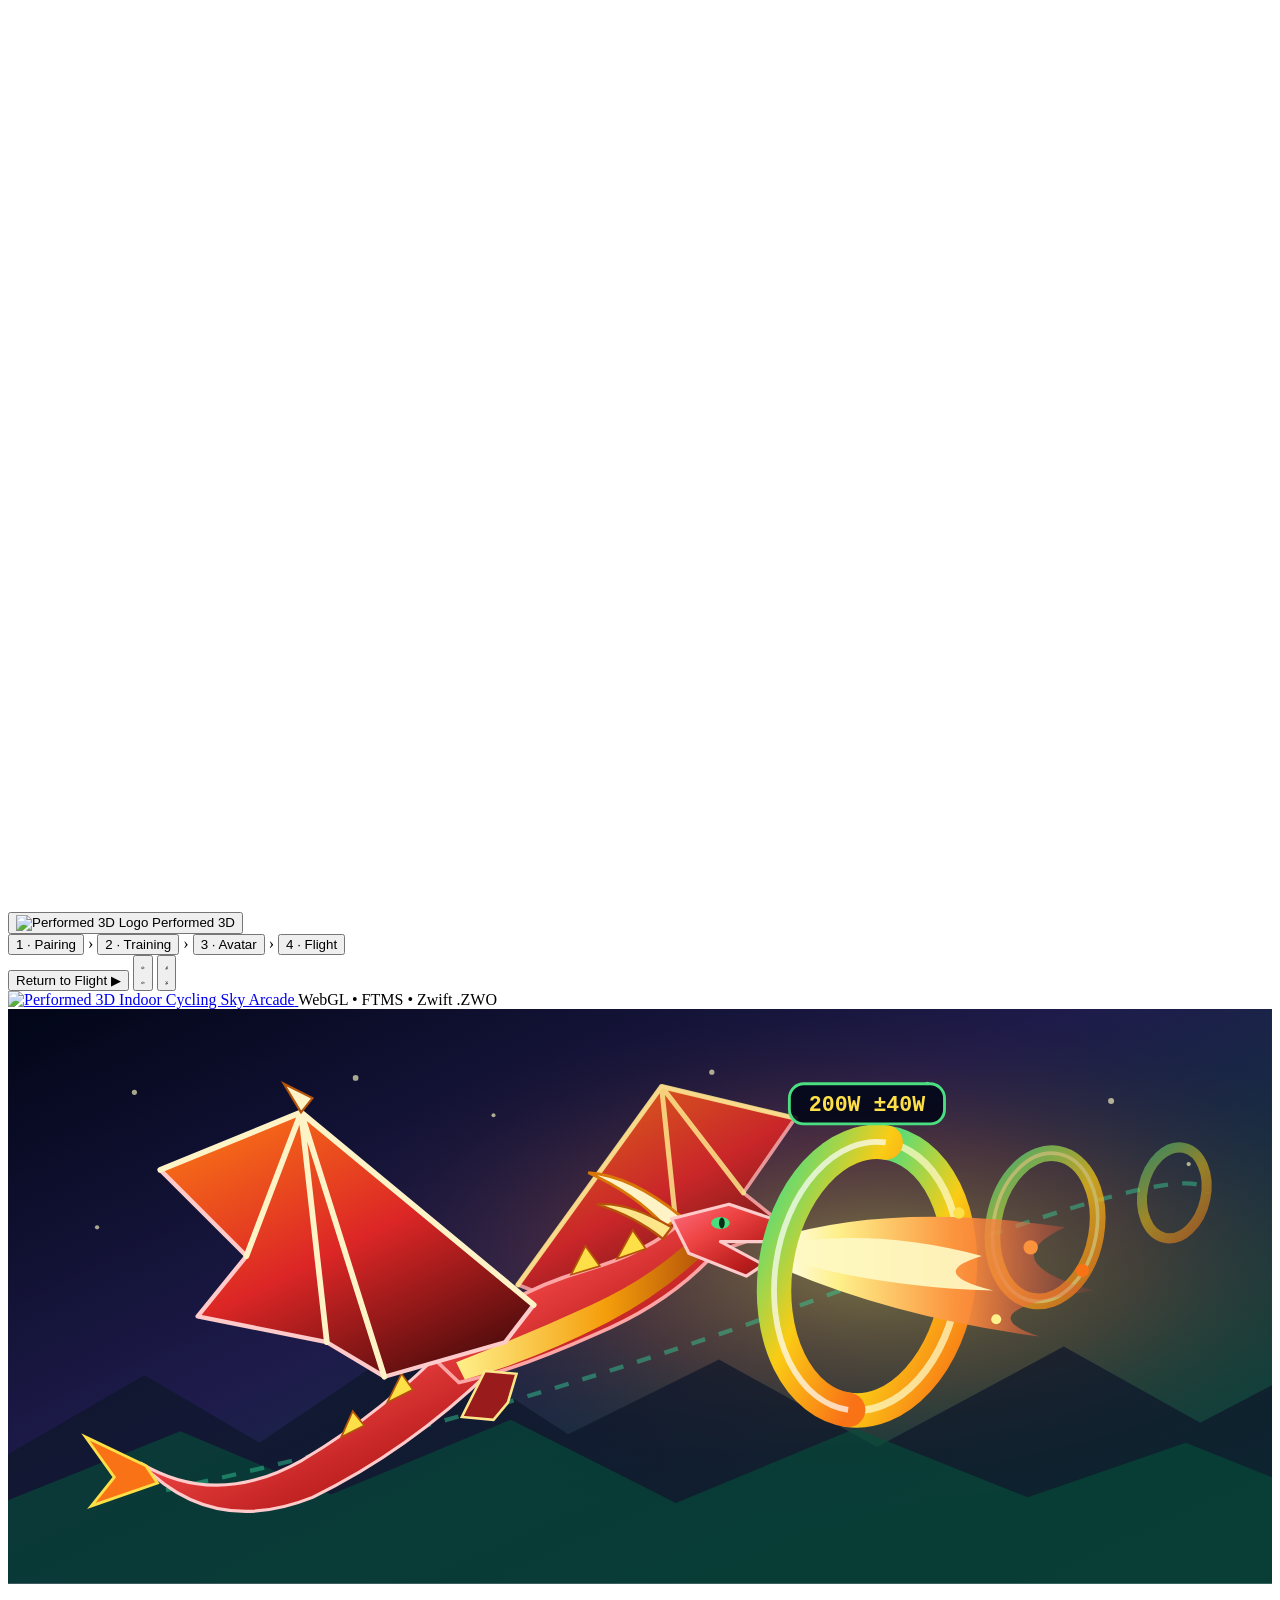
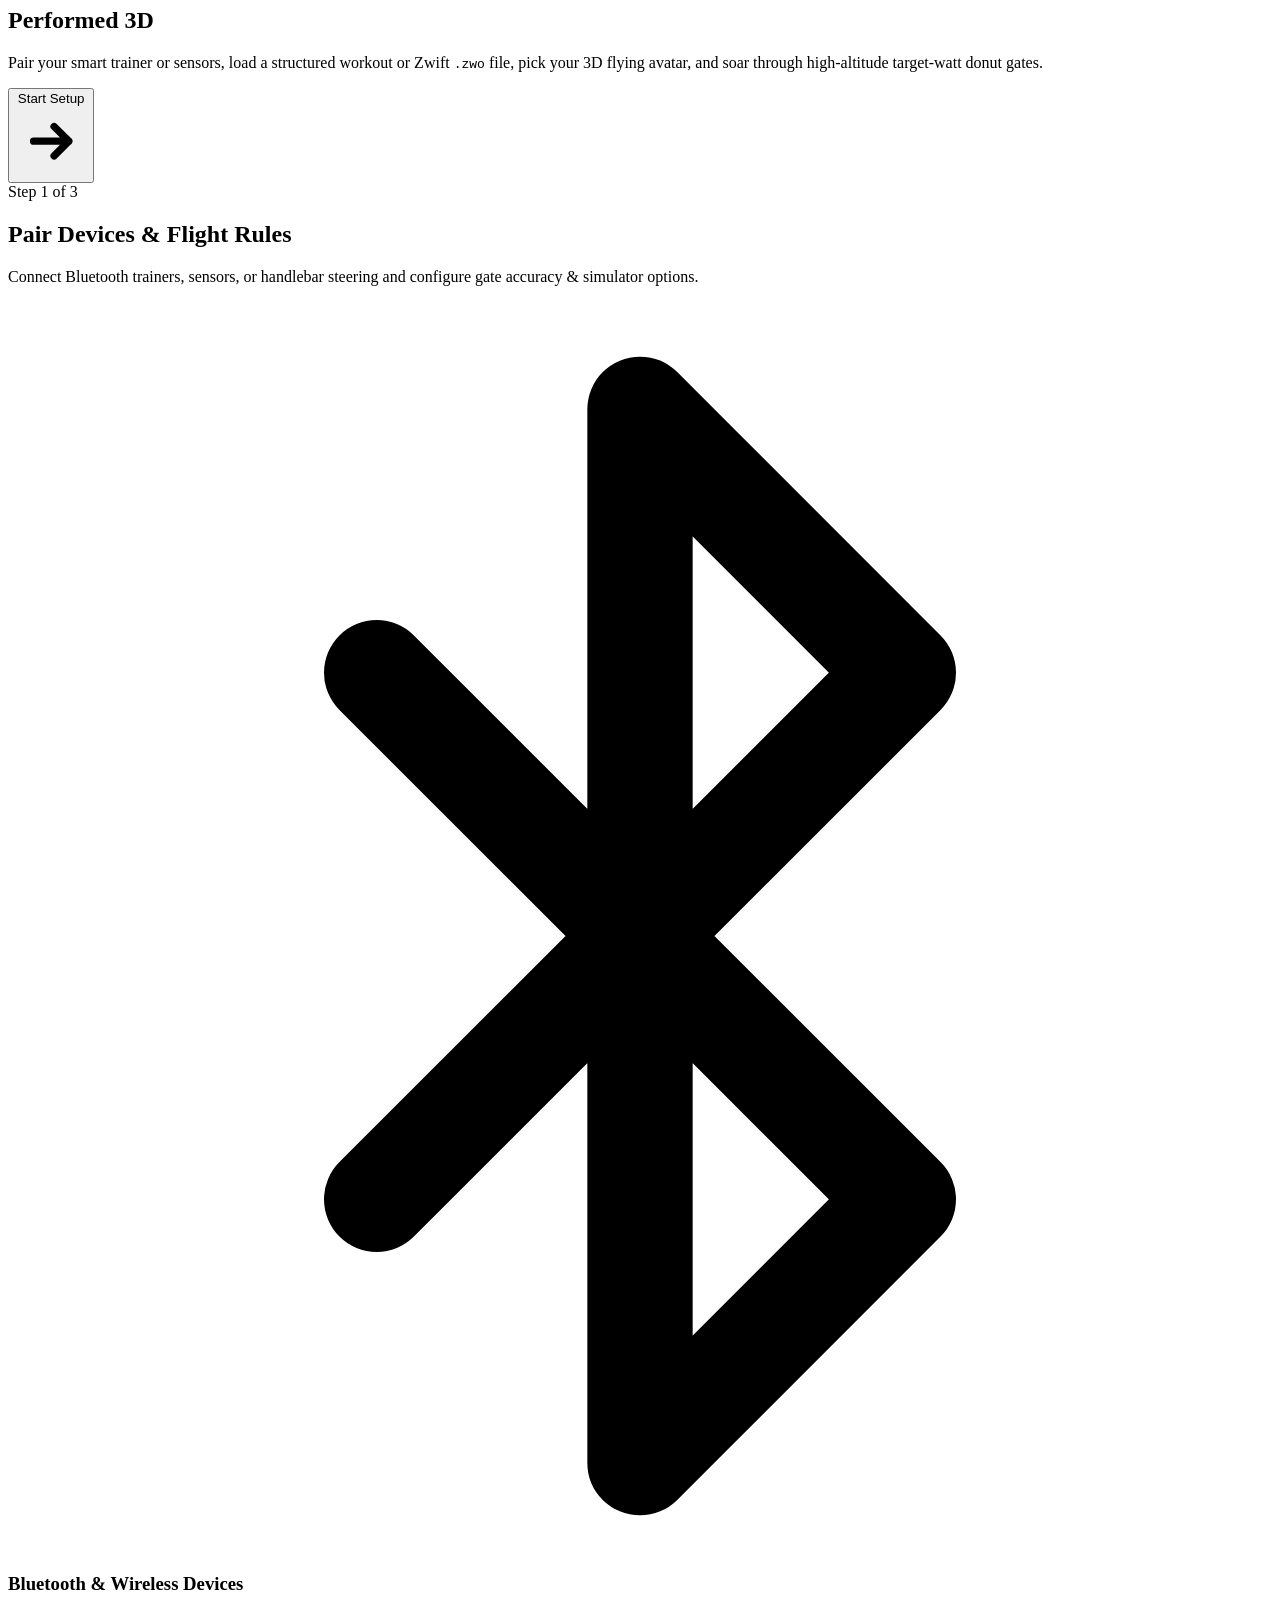
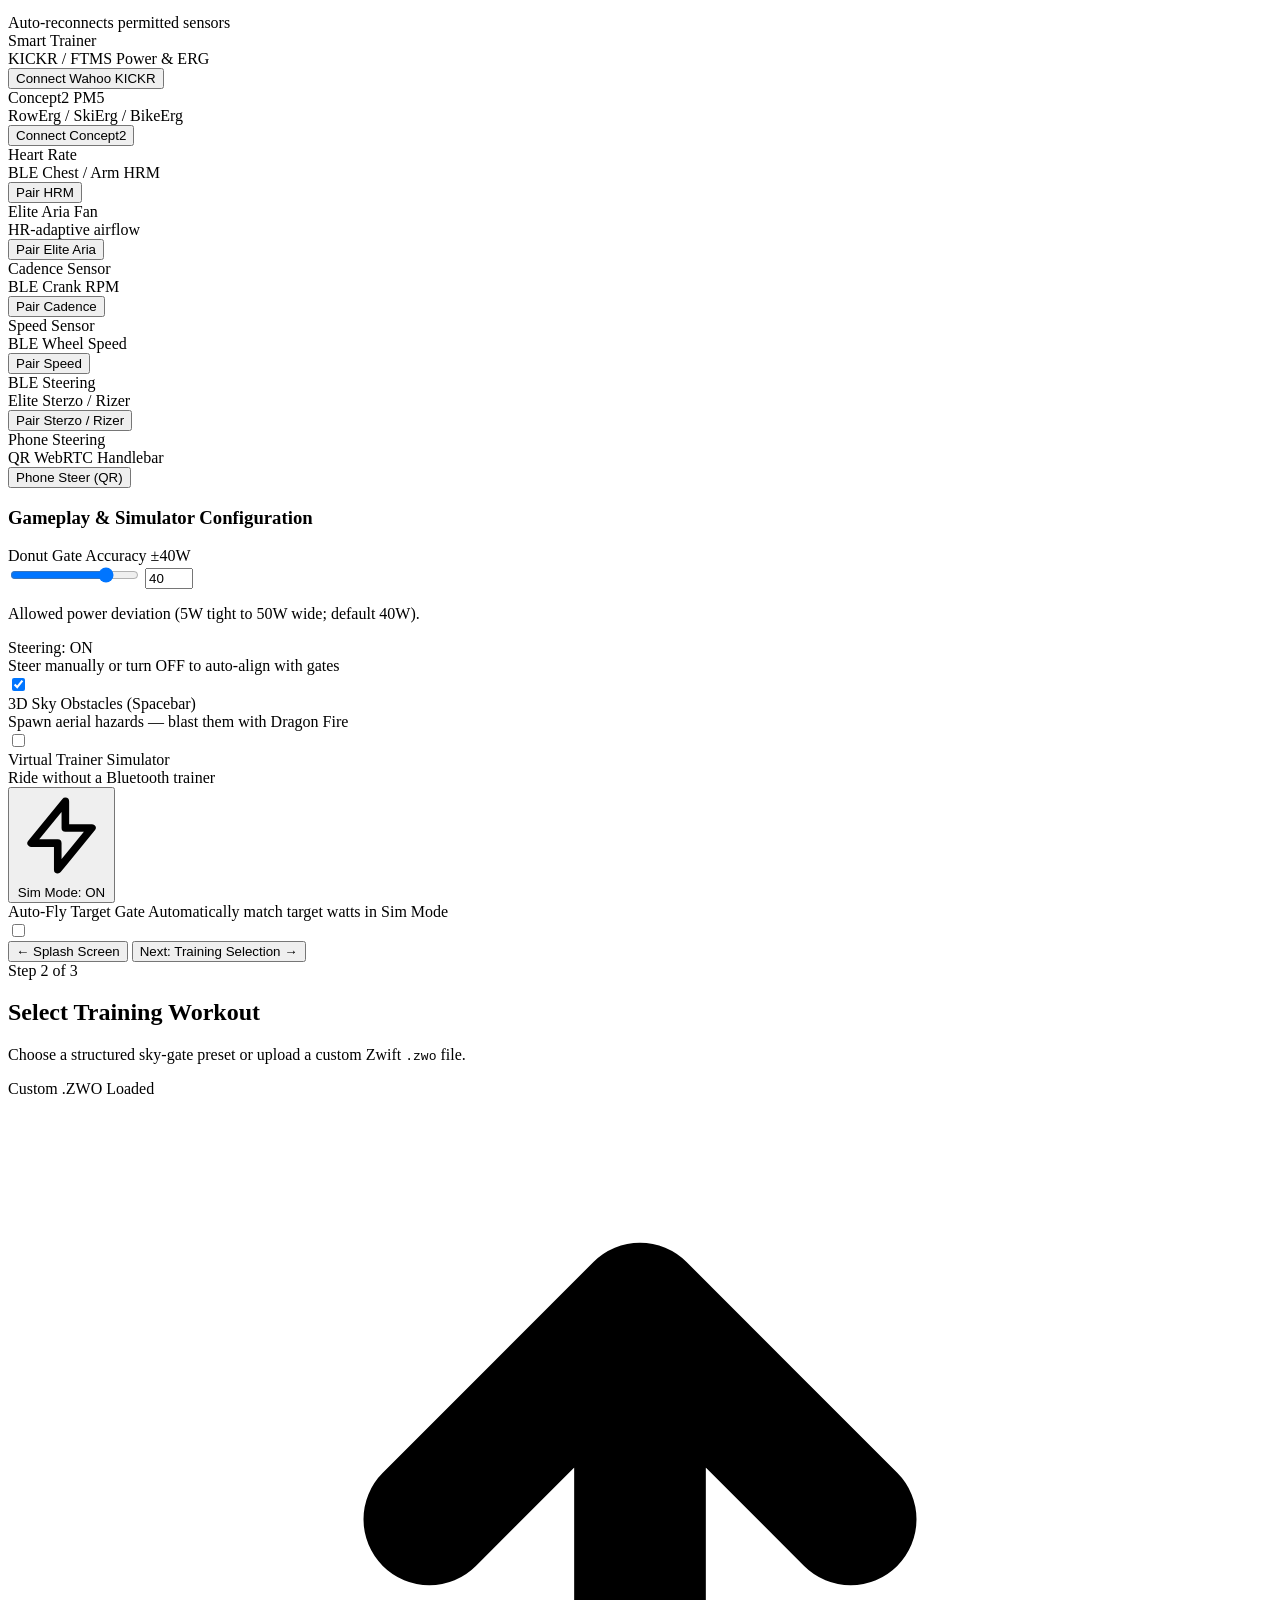
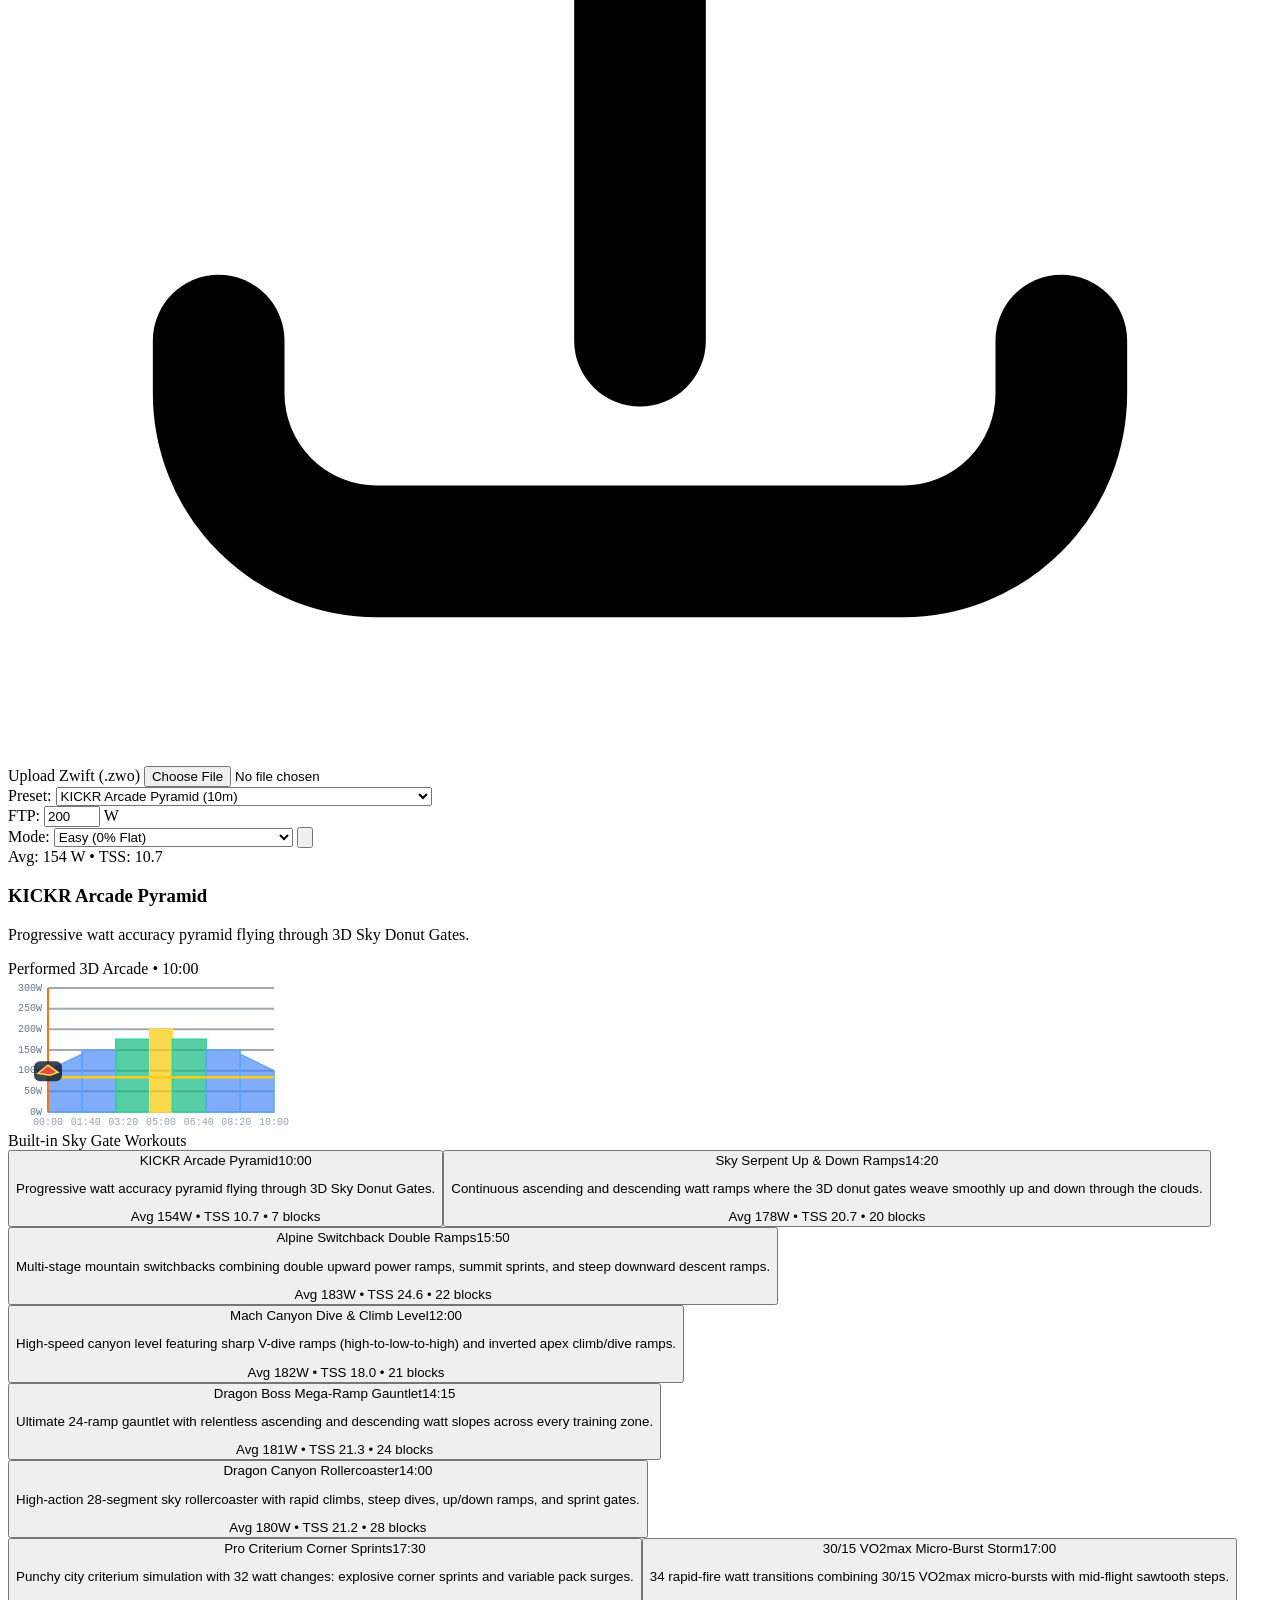
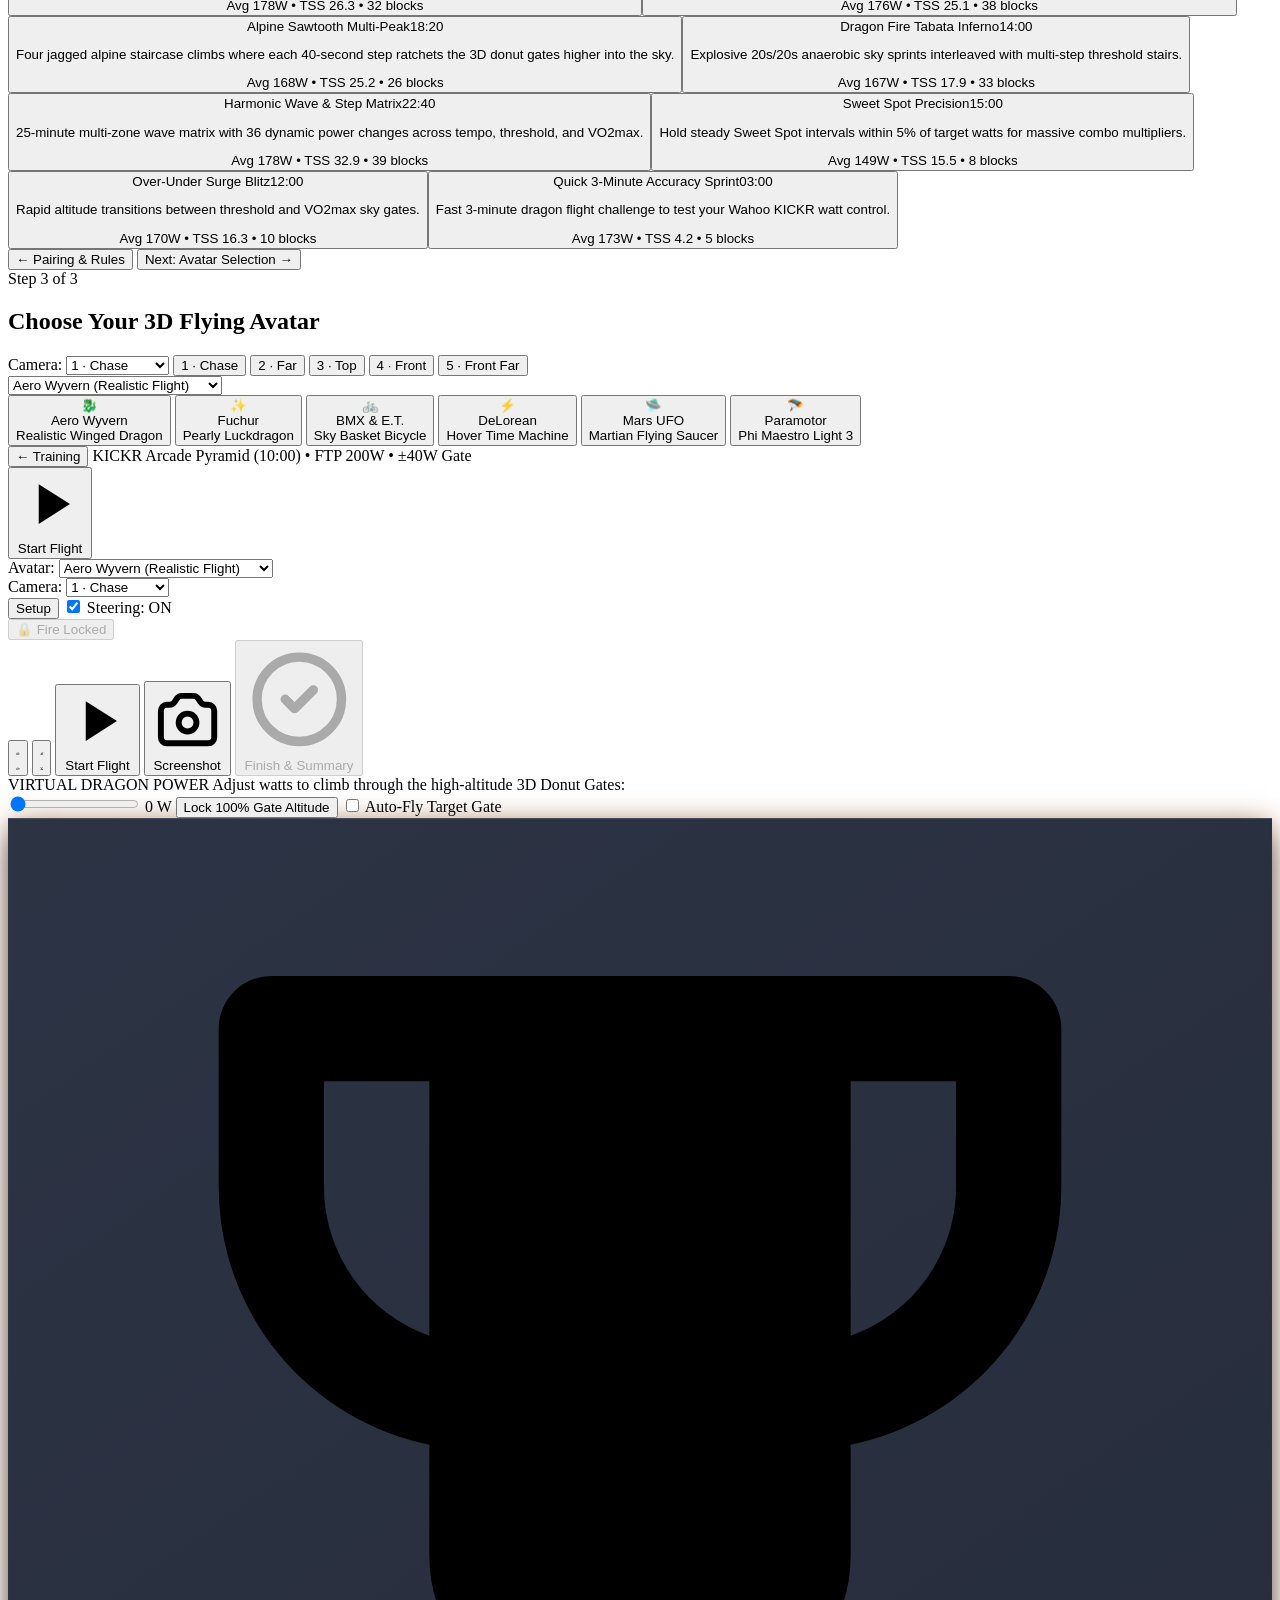
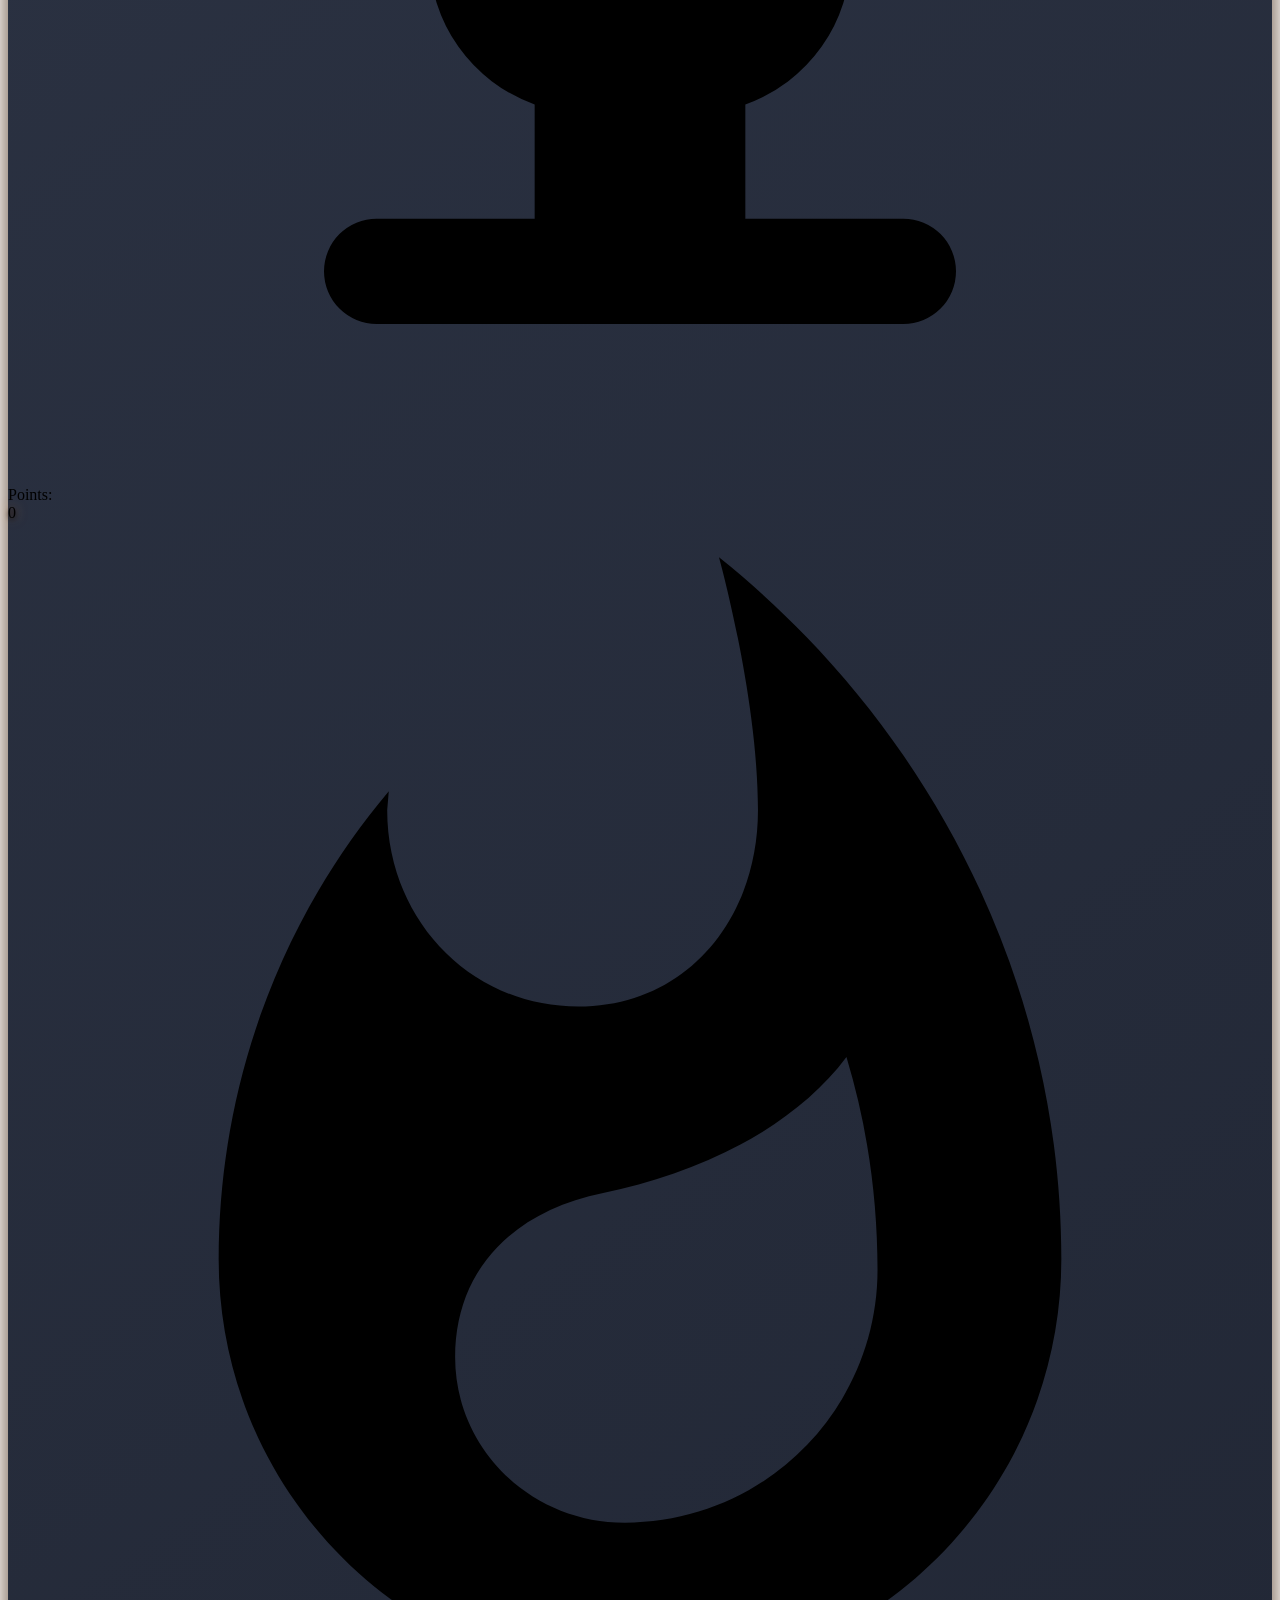
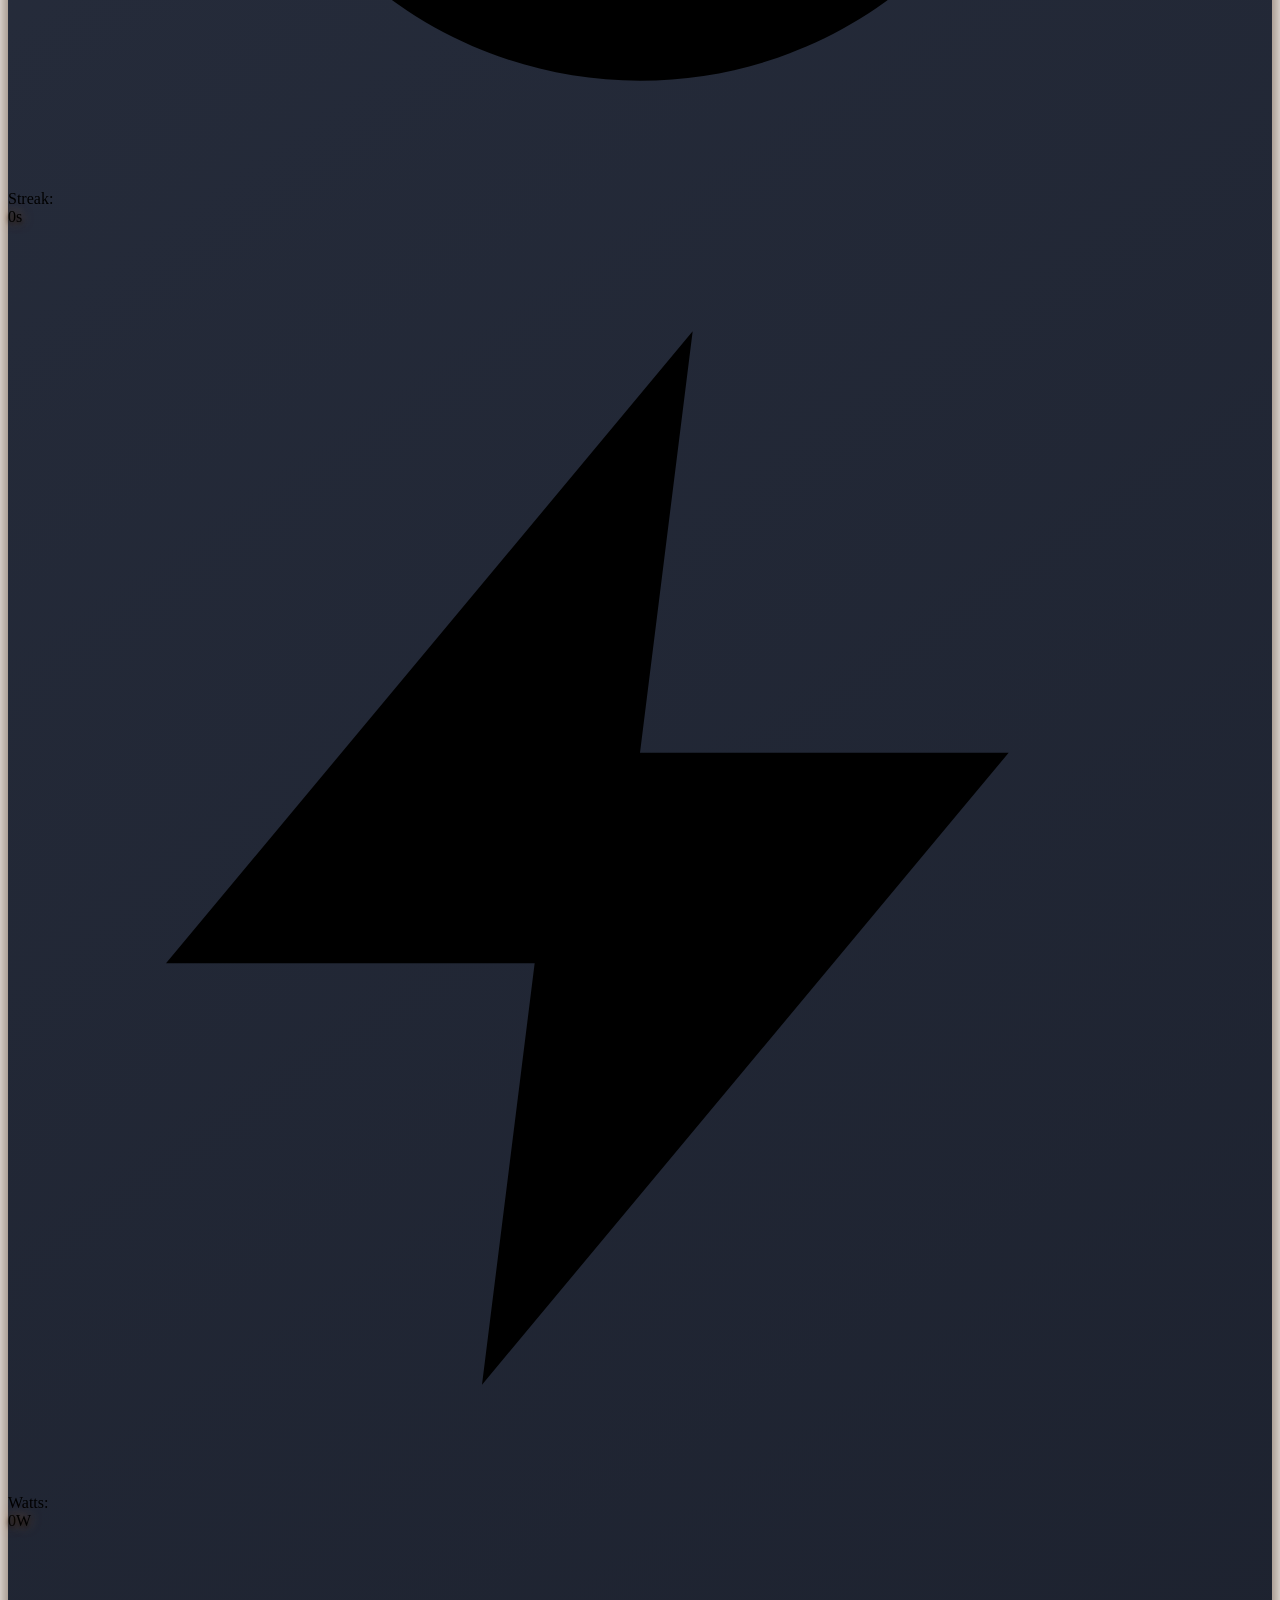
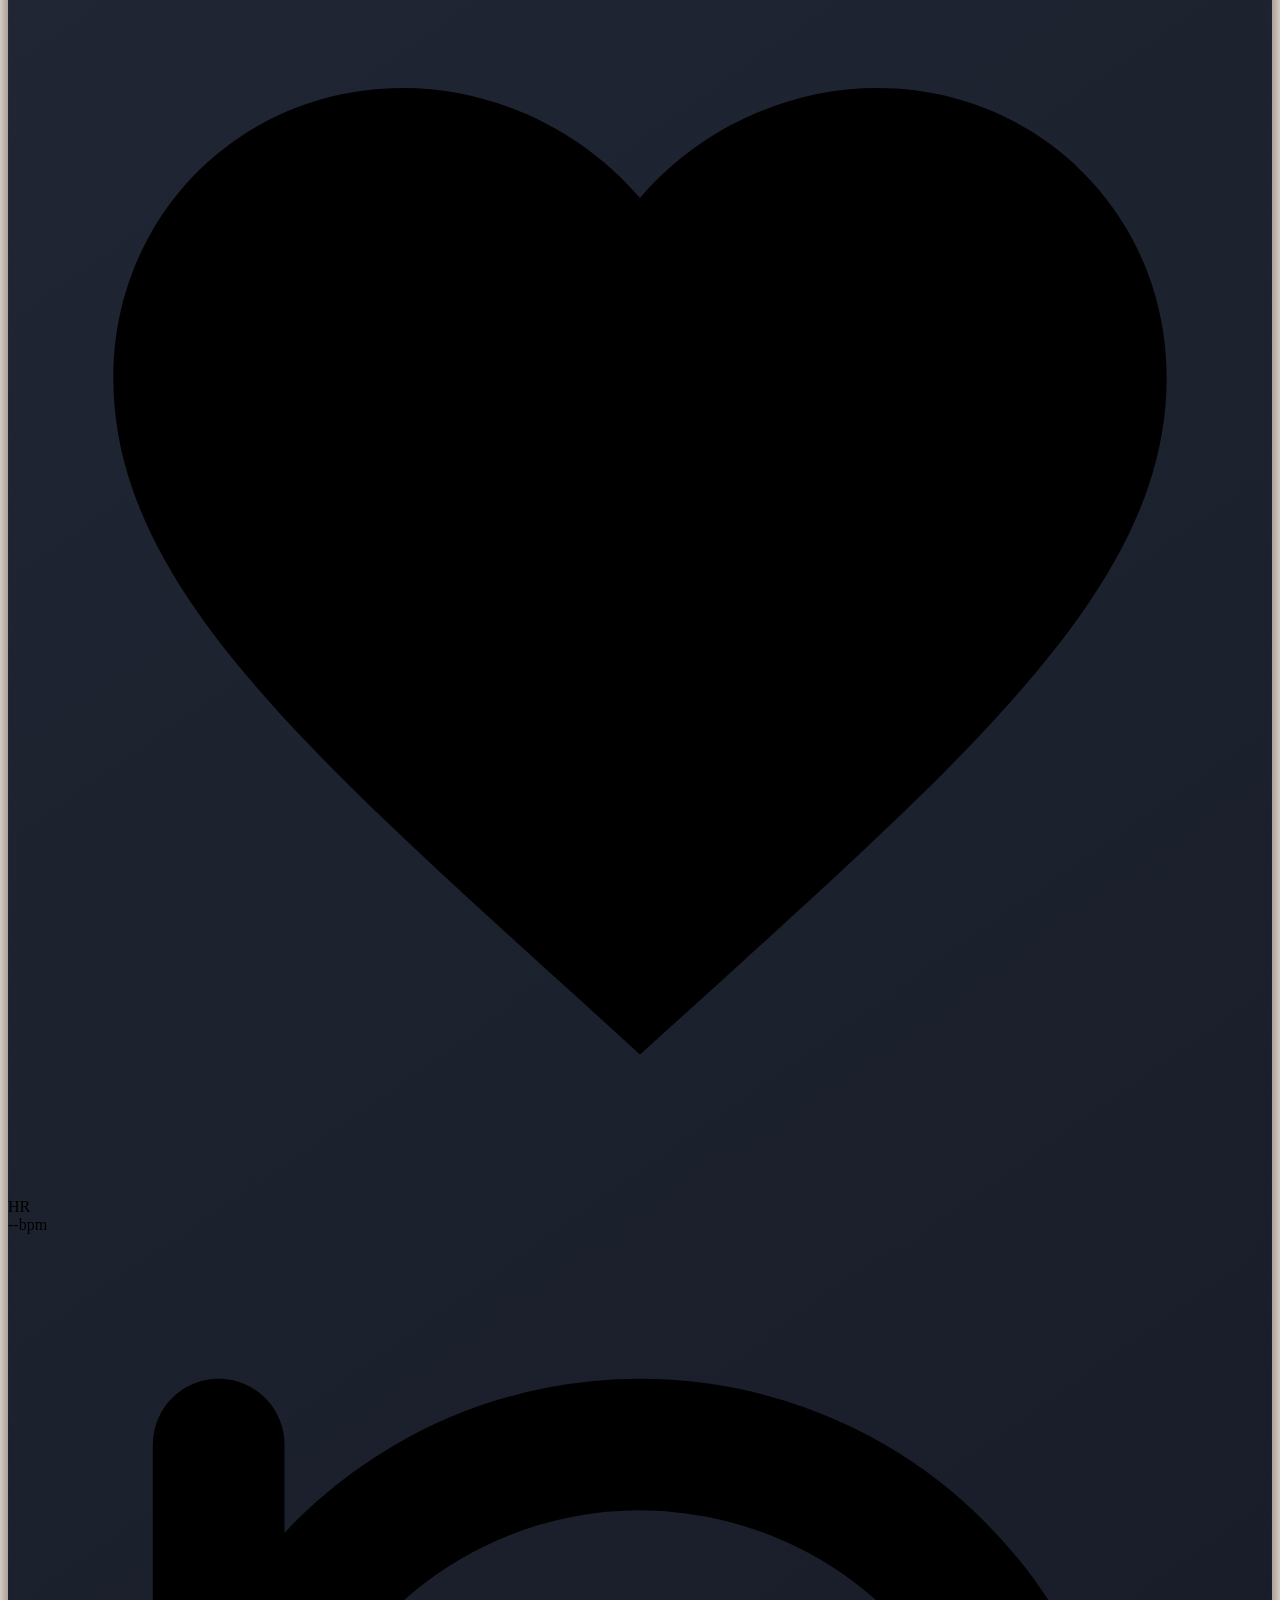
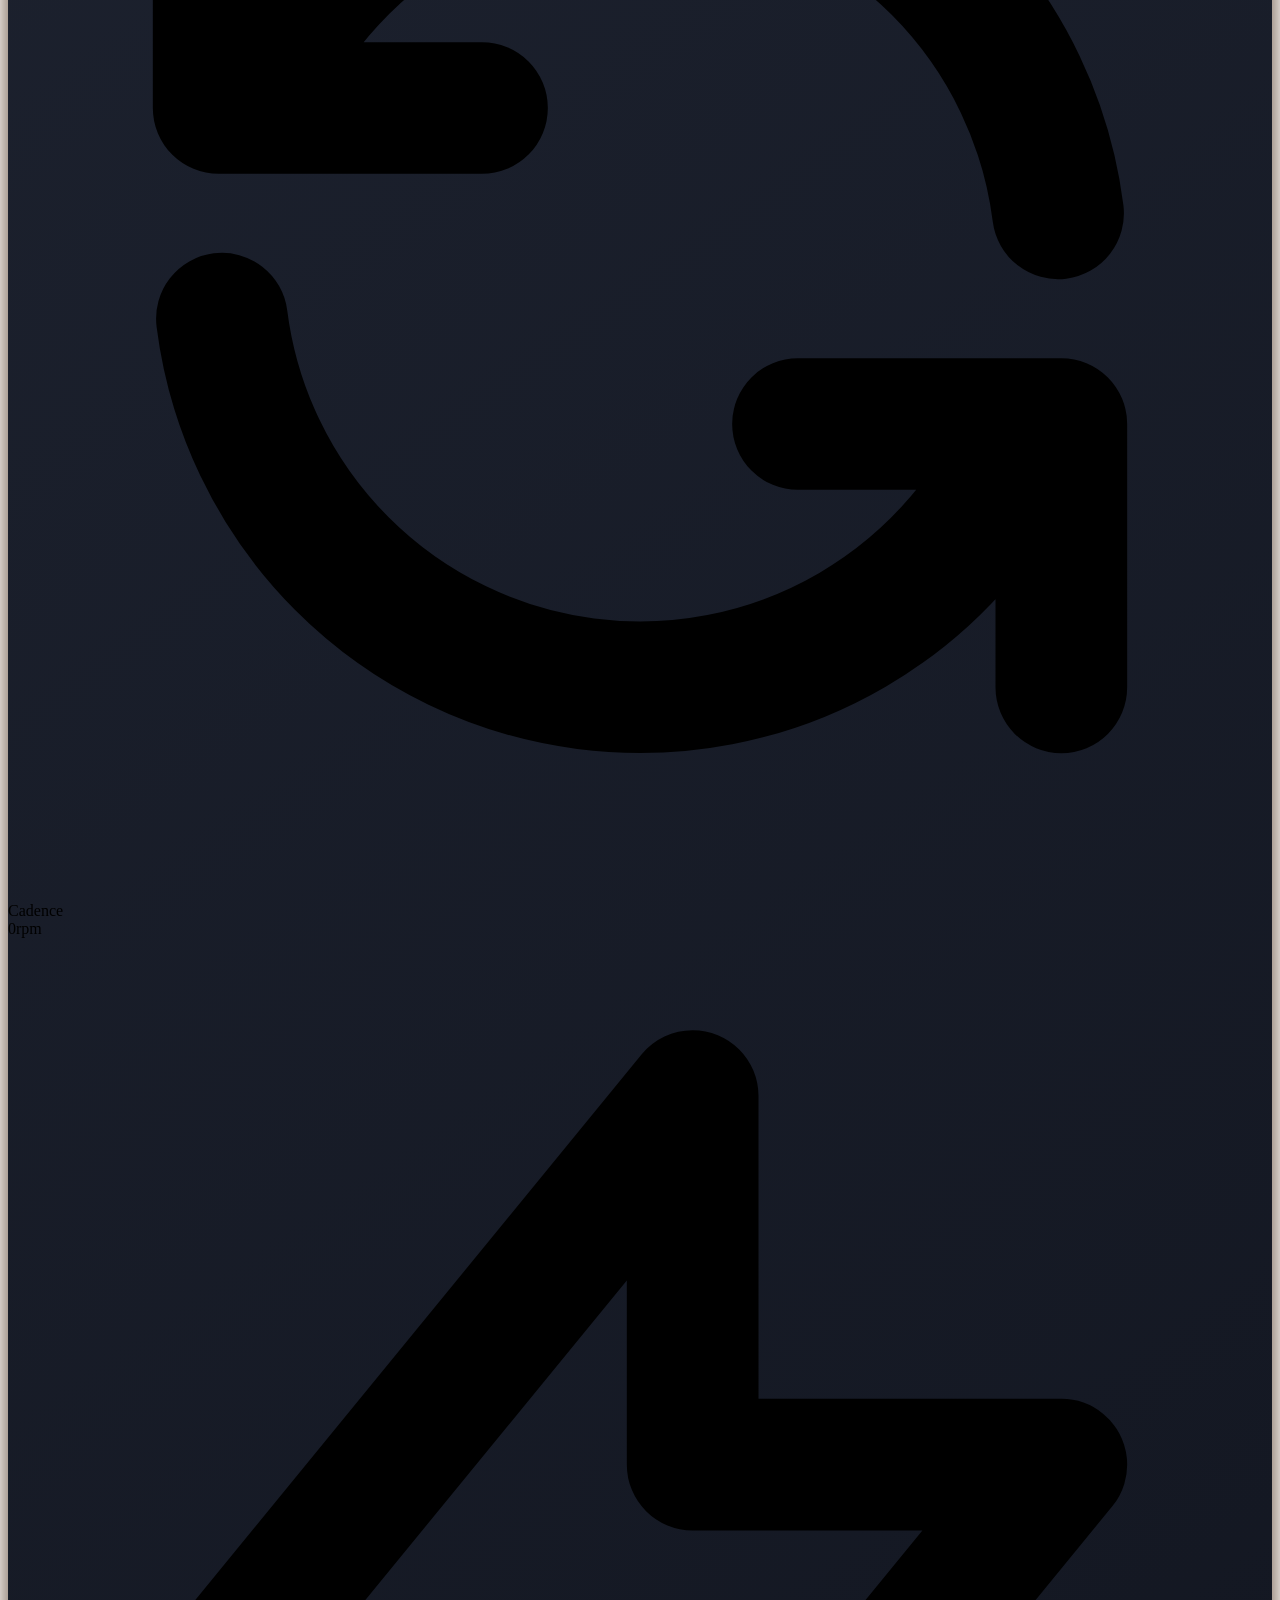
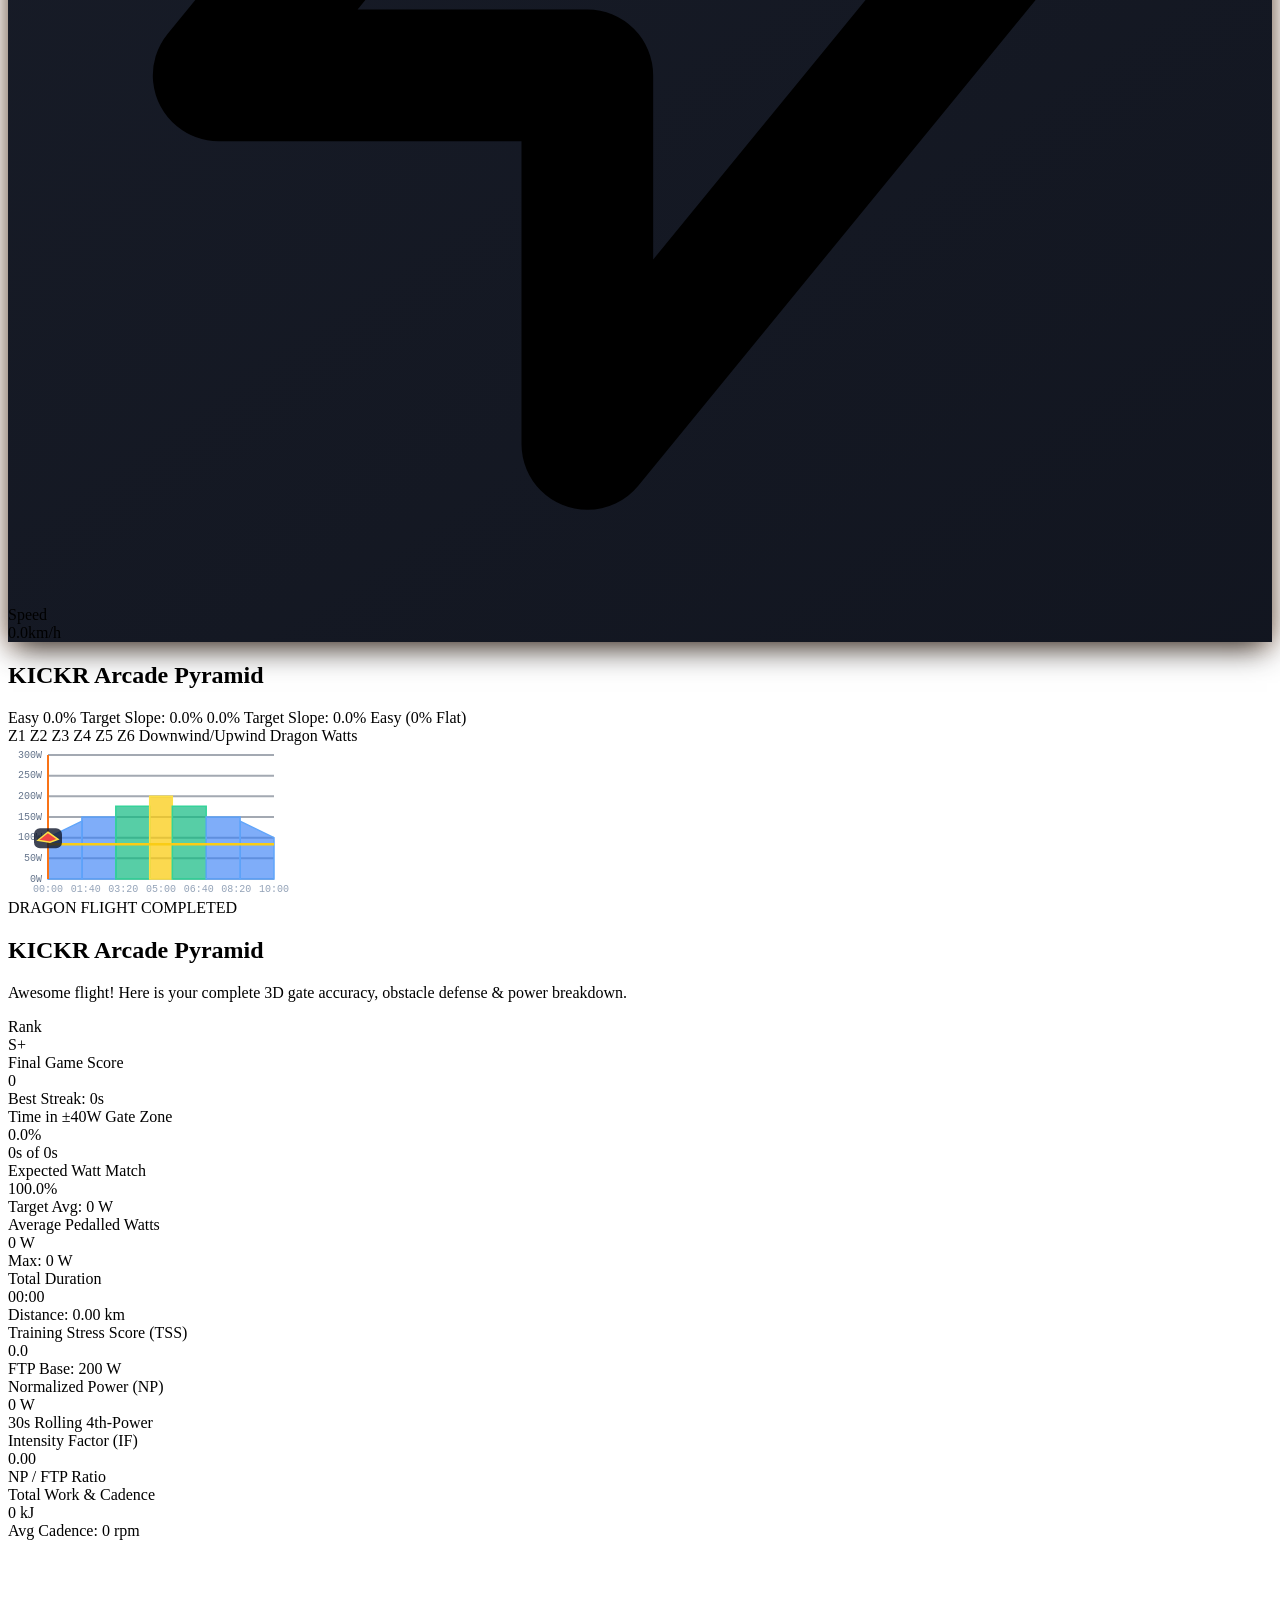
==== commit 861752b9: "Update README.md and capture_screenshots.py to reflect new setup steps and screenshot requirements" ====
--- a/performed3d.html
+++ b/performed3d.html
@@ -97,6 +97,21 @@
         .arcade-text-glow {
             text-shadow: 0 0 12px rgba(251, 146, 60, 0.55), 0 2px 4px rgba(0, 0, 0, 0.9);
         }
+        @keyframes dragon-hero-float {
+            0%, 100% { transform: translateY(0px) rotate(0deg); }
+            50% { transform: translateY(-8px) rotate(-0.8deg); }
+        }
+        @keyframes fire-glow-pulse {
+            0%, 100% { opacity: 0.88; filter: drop-shadow(0 0 14px rgba(251, 146, 60, 0.75)); }
+            50% { opacity: 1; filter: drop-shadow(0 0 26px rgba(250, 204, 21, 0.95)); }
+        }
+        .dragon-hero-float {
+            animation: dragon-hero-float 4.2s ease-in-out infinite;
+            transform-origin: center;
+        }
+        .fire-glow-pulse {
+            animation: fire-glow-pulse 1.8s ease-in-out infinite;
+        }
         /* Custom scrollbar */
         ::-webkit-scrollbar { width: 8px; height: 8px; }
         ::-webkit-scrollbar-track { background: rgba(15, 23, 42, 0.6); }
@@ -136,453 +151,881 @@
     </section>
 
     <!-- =========================================================================
-         FLOATING HUD LAYER OVER FULL-WINDOW 3D VIEWPORT
+         SHARED SETUP WIZARD HEADER (VISIBLE ON PAIRING, TRAINING & AVATAR SCREENS)
          ========================================================================= -->
-    <div class="fixed inset-0 z-20 pointer-events-none flex flex-col justify-between p-2.5 sm:p-4 overflow-hidden">
-
-        <!-- TOP FLOATING STACK: HEADER, SETUP BAR & IN-GAME SCORE / WIND / INTERVAL HUD -->
-        <div class="flex flex-col gap-2 w-full max-w-[1600px] mx-auto pointer-events-none">
-
-            <!-- Header -->
-            <header id="mainHeader" class="bg-gray-950/75 backdrop-blur-md border border-gray-800/90 rounded-2xl px-3.5 py-2 shadow-xl pointer-events-auto">
-                <div class="flex flex-wrap items-center justify-between gap-2.5">
-                    <div class="flex items-center gap-3">
-                        <a href="/sitemap" title="Back to Application Directory" class="group flex items-center gap-2.5">
-                            <img src="performed3d.svg" alt="Performed 3D Logo" class="w-8 h-8 drop-shadow group-hover:scale-105 transition-transform">
+    <header id="wizardHeaderBar" class="hidden fixed top-0 inset-x-0 z-30 px-3 sm:px-5 pt-2.5 sm:pt-3 pointer-events-none">
+        <div class="max-w-5xl mx-auto bg-gray-950/85 backdrop-blur-xl border border-gray-800/90 rounded-2xl px-3.5 py-2 shadow-2xl flex flex-wrap items-center justify-between gap-2.5 pointer-events-auto">
+            <div class="flex items-center gap-2.5">
+                <button id="wizardLogoBtn" type="button" title="Back to Splash Screen"
+                        class="group flex items-center gap-2.5 cursor-pointer text-left">
+                    <img src="performed3d.svg" alt="Performed 3D Logo" class="w-8 h-8 drop-shadow group-hover:scale-105 transition-transform">
+                    <span class="text-sm sm:text-base font-black tracking-tight bg-gradient-to-r from-emerald-400 via-amber-300 to-orange-400 bg-clip-text text-transparent">
+                        Performed 3D
+                    </span>
+                </button>
+            </div>
+
+            <!-- Stepper Pills -->
+            <nav aria-label="Setup Steps" class="flex flex-wrap items-center gap-1.5">
+                <button type="button" data-step-nav="pairing"
+                        class="px-2.5 sm:px-3 py-1 rounded-xl text-xs font-bold transition cursor-pointer border">
+                    1 · Pairing
+                </button>
+                <span class="text-gray-600 text-xs hidden sm:inline">›</span>
+                <button type="button" data-step-nav="training"
+                        class="px-2.5 sm:px-3 py-1 rounded-xl text-xs font-bold transition cursor-pointer border">
+                    2 · Training
+                </button>
+                <span class="text-gray-600 text-xs hidden sm:inline">›</span>
+                <button type="button" data-step-nav="avatar"
+                        class="px-2.5 sm:px-3 py-1 rounded-xl text-xs font-bold transition cursor-pointer border">
+                    3 · Avatar
+                </button>
+                <span class="text-gray-600 text-xs hidden sm:inline">›</span>
+                <button type="button" data-step-nav="game"
+                        class="px-2.5 sm:px-3 py-1 rounded-xl text-xs font-bold transition cursor-pointer border">
+                    4 · Flight
+                </button>
+            </nav>
+
+            <!-- Resume Active Flight + Audio Toggles -->
+            <div class="flex items-center gap-1.5">
+                <button id="wizardReturnToGameBtn" type="button"
+                        class="hidden px-3 py-1 rounded-xl bg-gradient-to-r from-emerald-500 to-green-400 hover:from-emerald-400 hover:to-green-300 text-gray-950 font-black text-xs uppercase tracking-wide cursor-pointer shadow transition">
+                    Return to Flight ▶
+                </button>
+                <button id="wizardSoundToggleBtn" type="button"
+                        class="p-1.5 rounded-xl bg-gray-800/90 hover:bg-gray-700 text-amber-400 border border-gray-700 transition cursor-pointer"
+                        title="Toggle arcade audio synthesizer">
+                    <svg id="wizardSoundOnIcon" class="w-4 h-4" fill="none" stroke="currentColor" viewBox="0 0 24 24">
+                        <path stroke-linecap="round" stroke-linejoin="round" stroke-width="2" d="M15.536 8.464a5 5 0 010 7.072m2.828-9.9a9 9 0 010 12.728M5.586 15H4a1 1 0 01-1-1v-4a1 1 0 011-1h1.586l4.707-4.707C10.923 3.663 12 4.109 12 5v14c0 .891-1.077 1.337-1.707.707L5.586 15z"/>
+                    </svg>
+                    <svg id="wizardSoundOffIcon" class="w-4 h-4 hidden text-gray-500" fill="none" stroke="currentColor" viewBox="0 0 24 24">
+                        <path stroke-linecap="round" stroke-linejoin="round" stroke-width="2" d="M5.586 15H4a1 1 0 01-1-1v-4a1 1 0 011-1h1.586l4.707-4.707C10.923 3.663 12 4.109 12 5v14c0 .891-1.077 1.337-1.707.707L5.586 15z M17 14l2-2m0 0l2-2m-2 2l-2-2m2 2l2 2"/>
+                    </svg>
+                </button>
+                <button id="wizardMusicToggleBtn" type="button"
+                        class="p-1.5 rounded-xl bg-gray-800/90 hover:bg-gray-700 text-fuchsia-400 border border-gray-700 transition cursor-pointer disabled:opacity-40 disabled:cursor-not-allowed"
+                        title="Toggle adaptive music">
+                    <svg id="wizardMusicOnIcon" class="w-4 h-4" fill="none" stroke="currentColor" viewBox="0 0 24 24">
+                        <path stroke-linecap="round" stroke-linejoin="round" stroke-width="2" d="M9 19V6l12-3v13M9 19c0 1.105-1.343 2-3 2s-3-.895-3-2 1.343-2 3-2 3 .895 3 2zm12-3c0 1.105-1.343 2-3 2s-3-.895-3-2 1.343-2 3-2 3 .895 3 2zM9 10l12-3"/>
+                    </svg>
+                    <svg id="wizardMusicOffIcon" class="w-4 h-4 hidden text-gray-500" fill="none" stroke="currentColor" viewBox="0 0 24 24">
+                        <path stroke-linecap="round" stroke-linejoin="round" stroke-width="2" d="M9 19V6l12-3v13M9 19c0 1.105-1.343 2-3 2s-3-.895-3-2 1.343-2 3-2 3 .895 3 2zm12-3c0 1.105-1.343 2-3 2s-3-.895-3-2 1.343-2 3-2 3 .895 3 2zM3 3l18 18"/>
+                    </svg>
+                </button>
+            </div>
+        </div>
+    </header>
+
+    <!-- =========================================================================
+         SCREEN 1: SPLASH SCREEN WITH HERO DRAGON GRAPHICS
+         ========================================================================= -->
+    <section id="screenSplash" data-screen="splash"
+             class="fixed inset-0 z-30 flex flex-col items-center justify-center p-4 sm:p-6 overflow-y-auto bg-gradient-to-b from-gray-950/75 via-slate-950/55 to-gray-950/85 backdrop-blur-[2px]">
+        <div class="relative max-w-3xl w-full bg-gray-950/85 border border-amber-500/35 rounded-3xl p-5 sm:p-8 shadow-2xl overflow-hidden my-auto">
+            <!-- Ambient Decorative Glows -->
+            <div class="absolute -top-28 -left-24 w-72 h-72 bg-orange-500/20 rounded-full blur-3xl pointer-events-none"></div>
+            <div class="absolute -bottom-28 -right-24 w-72 h-72 bg-emerald-500/20 rounded-full blur-3xl pointer-events-none"></div>
+
+            <!-- Top Mini Bar: Directory Link & Version Badge -->
+            <div class="relative z-10 flex items-center justify-between gap-2 mb-3">
+                <a href="/sitemap" title="Back to Application Directory"
+                   class="inline-flex items-center gap-2 text-xs font-bold text-gray-400 hover:text-amber-300 transition">
+                    <img src="performed3d.svg" alt="Performed 3D" class="w-6 h-6">
+                    <span>Indoor Cycling Sky Arcade</span>
+                </a>
+                <span class="px-2.5 py-0.5 rounded-full text-[11px] font-black uppercase tracking-widest bg-amber-500/15 text-amber-300 border border-amber-400/30">
+                    WebGL • FTMS • Zwift .ZWO
+                </span>
+            </div>
+
+            <!-- Custom Detailed Hero Dragon & Sky Donut Gates Artwork -->
+            <div class="relative z-10 rounded-2xl overflow-hidden border border-amber-500/30 bg-slate-950 shadow-inner">
+                <svg viewBox="0 0 880 400" class="w-full h-auto block" role="img" aria-label="Crimson Sky Dragon soaring and breathing fire through glowing 3D Sky Donut Gates">
+                    <defs>
+                        <linearGradient id="splashSkyGrad" x1="0%" y1="0%" x2="100%" y2="100%">
+                            <stop offset="0%" stop-color="#020617"/>
+                            <stop offset="42%" stop-color="#1e1b4b"/>
+                            <stop offset="78%" stop-color="#0f3d3e"/>
+                            <stop offset="100%" stop-color="#064e3b"/>
+                        </linearGradient>
+                        <radialGradient id="splashSunGlow" cx="68%" cy="44%" r="48%">
+                            <stop offset="0%" stop-color="#fde047" stop-opacity="0.42"/>
+                            <stop offset="45%" stop-color="#f97316" stop-opacity="0.20"/>
+                            <stop offset="100%" stop-color="#020617" stop-opacity="0"/>
+                        </radialGradient>
+                        <linearGradient id="splashBodyGrad" x1="0%" y1="0%" x2="100%" y2="100%">
+                            <stop offset="0%" stop-color="#fb7185"/>
+                            <stop offset="35%" stop-color="#ef4444"/>
+                            <stop offset="75%" stop-color="#b91c1c"/>
+                            <stop offset="100%" stop-color="#7f1d1d"/>
+                        </linearGradient>
+                        <linearGradient id="splashWingMembrane" x1="15%" y1="0%" x2="85%" y2="100%">
+                            <stop offset="0%" stop-color="#f97316"/>
+                            <stop offset="50%" stop-color="#dc2626"/>
+                            <stop offset="100%" stop-color="#450a0a"/>
+                        </linearGradient>
+                        <linearGradient id="splashBellyGold" x1="0%" y1="0%" x2="100%" y2="0%">
+                            <stop offset="0%" stop-color="#fef08a"/>
+                            <stop offset="60%" stop-color="#f59e0b"/>
+                            <stop offset="100%" stop-color="#b45309"/>
+                        </linearGradient>
+                        <linearGradient id="splashGateNeon" x1="0%" y1="0%" x2="100%" y2="100%">
+                            <stop offset="0%" stop-color="#4ade80"/>
+                            <stop offset="50%" stop-color="#facc15"/>
+                            <stop offset="100%" stop-color="#f97316"/>
+                        </linearGradient>
+                        <linearGradient id="splashFirePlume" x1="0%" y1="50%" x2="100%" y2="50%">
+                            <stop offset="0%" stop-color="#ffffff"/>
+                            <stop offset="22%" stop-color="#fef08a"/>
+                            <stop offset="58%" stop-color="#fb923c"/>
+                            <stop offset="100%" stop-color="#ef4444" stop-opacity="0.1"/>
+                        </linearGradient>
+                    </defs>
+
+                    <!-- Twilight Canyon Sky & Sunburst -->
+                    <rect width="880" height="400" fill="url(#splashSkyGrad)"/>
+                    <rect width="880" height="400" fill="url(#splashSunGlow)"/>
+
+                    <!-- Starfield & Floating Sky Motes -->
+                    <g fill="#fef9c3" opacity="0.65">
+                        <circle cx="88" cy="58" r="1.8"/><circle cx="154" cy="92" r="1.3"/><circle cx="242" cy="48" r="2.0"/>
+                        <circle cx="338" cy="74" r="1.4"/><circle cx="490" cy="44" r="1.8"/><circle cx="768" cy="64" r="2.1"/>
+                        <circle cx="822" cy="108" r="1.5"/><circle cx="640" cy="52" r="1.4"/><circle cx="62" cy="152" r="1.5"/>
+                    </g>
+
+                    <!-- Distant Canyon Peaks & Pine Ridges -->
+                    <path d="M0 400 L0 310 L95 255 L175 302 L285 228 L390 296 L495 244 L605 305 L735 235 L830 288 L880 262 L880 400 Z"
+                          fill="#0f172a" opacity="0.72"/>
+                    <path d="M0 400 L0 342 L120 294 L225 338 L350 286 L465 344 L590 292 L710 340 L820 302 L880 326 L880 400 Z"
+                          fill="#064e3b" opacity="0.62"/>
+
+                    <!-- Distant Sky Donut Gates & Flight Trajectory Ribbon -->
+                    <path d="M 110 335 Q 360 280 595 190 T 835 128" fill="none" stroke="#34d399" stroke-width="3" stroke-dasharray="10 10" opacity="0.45"/>
+                    <g opacity="0.52" transform="translate(812, 128) rotate(12)">
+                        <ellipse cx="0" cy="0" rx="22" ry="32" fill="none" stroke="url(#splashGateNeon)" stroke-width="7"/>
+                    </g>
+                    <g opacity="0.72" transform="translate(722, 152) rotate(10)">
+                        <ellipse cx="0" cy="0" rx="36" ry="52" fill="none" stroke="url(#splashGateNeon)" stroke-width="11"/>
+                        <ellipse cx="0" cy="0" rx="36" ry="52" fill="none" stroke="#fef08a" stroke-width="2.5" opacity="0.8"/>
+                    </g>
+
+                    <!-- Foreground Glowing Sky Donut Gate (Back Arc) -->
+                    <g transform="translate(598, 186) rotate(8)">
+                        <path d="M 0 -94 A 64 94 0 0 1 0 94" fill="none" stroke="url(#splashGateNeon)" stroke-width="24" stroke-linecap="round"/>
+                        <path d="M 0 -94 A 64 94 0 0 1 0 94" fill="none" stroke="#fef9c3" stroke-width="5" opacity="0.75"/>
+                    </g>
+
+                    <!-- HERO SOARING DRAGON -->
+                    <g class="dragon-hero-float">
+                        <!-- Far Wing (Right Wing Raised Behind Neck) -->
+                        <g>
+                            <path d="M 355 192 L 455 54 L 548 76 L 512 128 L 542 152 L 468 178 L 388 205 Z"
+                                  fill="url(#splashWingMembrane)" opacity="0.88" stroke="#fca5a5" stroke-width="2.5" stroke-linejoin="round"/>
+                            <path d="M 355 192 L 455 54 M 455 54 L 548 76 M 455 54 L 512 128 M 455 54 L 468 178"
+                                  stroke="#fde68a" stroke-width="3.5" stroke-linecap="round" opacity="0.85"/>
+                        </g>
+
+                        <!-- Sinuous Muscular Tail & Spade Blade -->
+                        <path d="M 92 316 Q 145 348 205 314 Q 262 280 308 232 L 336 252 Q 278 308 212 340 Q 142 368 92 316 Z"
+                              fill="url(#splashBodyGrad)" stroke="#fecaca" stroke-width="2.2"/>
+                        <!-- Tail Spade -->
+                        <path d="M 96 318 L 54 298 L 74 326 L 58 346 L 104 330 Z" fill="#f97316" stroke="#fde047" stroke-width="2"/>
+
+                        <!-- Torso, Arched Neck & Golden Armored Underbelly -->
+                        <path d="M 295 242 Q 345 198 402 182 Q 445 170 472 146 L 494 168 Q 462 204 410 226 Q 352 252 314 260 Z"
+                              fill="url(#splashBodyGrad)" stroke="#fca5a5" stroke-width="2.5"/>
+                        <path d="M 318 258 Q 368 244 418 218 Q 456 198 485 170 L 476 160 Q 446 188 406 206 Q 358 228 312 246 Z"
+                              fill="url(#splashBellyGold)"/>
+
+                        <!-- Dorsal Osteoderm Spines -->
+                        <g fill="#fde047" stroke="#b45309" stroke-width="1.2">
+                            <polygon points="232,298 240,280 248,290"/>
+                            <polygon points="264,274 274,254 282,265"/>
+                            <polygon points="298,244 308,223 318,236"/>
+                            <polygon points="392,185 402,165 412,179"/>
+                            <polygon points="424,174 435,154 444,167"/>
+                        </g>
+
+                        <!-- Tucked Hind Talon -->
+                        <path d="M 332 252 L 316 284 L 338 286 L 348 274 L 354 254 Z" fill="#991b1b" stroke="#fde68a" stroke-width="1.8"/>
+
+                        <!-- Sculpted Dragon Head, Horns & Snout -->
+                        <g>
+                            <!-- Swept-Back Keratin Horns -->
+                            <path d="M 468 144 Q 434 116 404 114 Q 436 128 458 152 Z" fill="#fef3c7" stroke="#d97706" stroke-width="2"/>
+                            <path d="M 462 152 Q 432 134 410 136 Q 436 144 456 160 Z" fill="#fde68a" stroke="#b45309" stroke-width="1.6"/>
+                            <!-- Upper Skull & Snout -->
+                            <path d="M 462 146 L 502 136 L 538 148 L 532 162 L 496 162 L 526 178 L 514 186 L 474 170 Z"
+                                  fill="url(#splashBodyGrad)" stroke="#fecaca" stroke-width="2.2" stroke-linejoin="round"/>
+                            <!-- Glowing Dragon Eye -->
+                            <ellipse cx="496" cy="149" rx="6.5" ry="4.2" fill="#4ade80"/>
+                            <ellipse cx="497" cy="149" rx="2.0" ry="3.8" fill="#052e16"/>
+                        </g>
+
+                        <!-- Near Wing (Sweeping Left Foreground Wing with Bone Spars) -->
+                        <g>
+                            <path d="M 366 206 L 204 72 L 106 112 L 166 172 L 132 214 L 222 232 L 262 256 L 346 232 Z"
+                                  fill="url(#splashWingMembrane)" stroke="#fecaca" stroke-width="3" stroke-linejoin="round"/>
+                            <!-- Wing Claw & Bone Finger Spars -->
+                            <path d="M 366 206 L 204 72 L 106 112 M 204 72 L 166 172 M 204 72 L 222 232 M 204 72 L 262 256"
+                                  fill="none" stroke="#fef3c7" stroke-width="4" stroke-linecap="round"/>
+                            <polygon points="204,72 192,52 212,62" fill="#fef3c7" stroke="#b45309" stroke-width="1.5"/>
+                        </g>
+
+                        <!-- ROARING DRAGON FIRE BREATH SURGING THROUGH THE DONUT GATE -->
+                        <g class="fire-glow-pulse">
+                            <path d="M 532 160 Q 615 134 736 152 Q 684 176 756 196 Q 664 210 718 228 Q 612 214 528 176 Z"
+                                  fill="url(#splashFirePlume)"/>
+                            <path d="M 534 164 Q 604 152 678 172 Q 638 184 686 196 Q 605 194 532 172 Z"
+                                  fill="#fef9c3" opacity="0.92"/>
+                            <!-- Glowing Fire Embers -->
+                            <circle cx="662" cy="142" r="4" fill="#fde047"/>
+                            <circle cx="712" cy="166" r="5" fill="#fb923c"/>
+                            <circle cx="688" cy="216" r="3.5" fill="#fef08a"/>
+                            <circle cx="748" cy="182" r="4.5" fill="#f97316"/>
+                        </g>
+                    </g>
+
+                    <!-- Foreground Glowing Sky Donut Gate (Front Arc Wrapping Over Fire Plume) -->
+                    <g transform="translate(598, 186) rotate(8)">
+                        <path d="M 0 94 A 64 94 0 0 1 0 -94" fill="none" stroke="url(#splashGateNeon)" stroke-width="24" stroke-linecap="round"/>
+                        <path d="M 0 94 A 64 94 0 0 1 0 -94" fill="none" stroke="#ffffff" stroke-width="4" opacity="0.7"/>
+                        <!-- Floating Target Watt Badge Above Donut -->
+                        <g transform="rotate(-8) translate(0, -118)">
+                            <rect x="-54" y="-16" width="108" height="28" rx="10" fill="#020617" fill-opacity="0.88" stroke="#4ade80" stroke-width="2"/>
+                            <text x="0" y="3" font-family="monospace" font-weight="900" font-size="15" fill="#fde047" text-anchor="middle">200W ±40W</text>
+                        </g>
+                    </g>
+                </svg>
+            </div>
+
+            <!-- Title, Tagline & Primary Enter Button -->
+            <div class="relative z-10 mt-5 text-center">
+                <h1 class="text-3xl sm:text-5xl font-black tracking-tight bg-gradient-to-r from-emerald-400 via-amber-300 to-orange-500 bg-clip-text text-transparent">
+                    Performed 3D
+                </h1>
+                <p class="mt-2 text-xs sm:text-sm text-gray-300 max-w-xl mx-auto leading-relaxed">
+                    Pair your smart trainer or sensors, load a structured workout or Zwift <code class="text-amber-300 font-mono">.zwo</code> file, pick your 3D flying avatar, and soar through high-altitude target-watt donut gates.
+                </p>
+
+                <div class="mt-5 flex flex-wrap items-center justify-center gap-3">
+                    <button id="splashStartBtn" type="button"
+                            class="px-8 py-3.5 rounded-2xl bg-gradient-to-r from-orange-500 via-amber-400 to-emerald-400 hover:from-orange-400 hover:via-amber-300 hover:to-emerald-300 text-gray-950 font-black text-sm sm:text-base uppercase tracking-wider shadow-xl shadow-orange-500/30 flex items-center gap-2.5 cursor-pointer active:scale-95 transition">
+                        <span>Start Setup</span>
+                        <svg class="w-5 h-5" fill="none" stroke="currentColor" viewBox="0 0 24 24">
+                            <path stroke-linecap="round" stroke-linejoin="round" stroke-width="2.5" d="M13 7l5 5m0 0l-5 5m5-5H6"/>
+                        </svg>
+                    </button>
+                </div>
+            </div>
+        </div>
+    </section>
+
+    <!-- =========================================================================
+         SCREEN 2: PAIRING & GAMEPLAY SETTINGS SCREEN
+         ========================================================================= -->
+    <section id="screenPairing" data-screen="pairing"
+             class="hidden fixed inset-x-0 top-16 bottom-0 z-20 flex-col items-center justify-start px-3 sm:px-5 pb-5 pt-2 overflow-y-auto">
+        <div class="max-w-5xl w-full bg-gray-950/85 backdrop-blur-xl border border-gray-800/90 rounded-3xl p-4 sm:p-6 shadow-2xl my-auto">
+            <div class="flex flex-wrap items-center justify-between gap-2 pb-4 border-b border-gray-800">
+                <div>
+                    <span class="text-[11px] font-black uppercase tracking-widest text-blue-400">Step 1 of 3</span>
+                    <h2 class="text-xl sm:text-2xl font-black text-white">Pair Devices &amp; Flight Rules</h2>
+                    <p class="text-xs text-gray-400 mt-0.5">Connect Bluetooth trainers, sensors, or handlebar steering and configure gate accuracy &amp; simulator options.</p>
+                </div>
+            </div>
+
+            <div class="grid grid-cols-1 lg:grid-cols-12 gap-4 mt-4">
+                <!-- Left Column: Bluetooth & Wireless Sensors -->
+                <div id="blePairingButtonsGroup" class="lg:col-span-7 bg-gray-900/70 border border-gray-800 rounded-2xl p-4 flex flex-col gap-2.5">
+                    <div class="flex items-center justify-between gap-2 mb-0.5">
+                        <h3 class="text-xs font-black uppercase tracking-wider text-blue-300 flex items-center gap-1.5">
+                            <svg class="w-4 h-4 text-blue-400" fill="none" stroke="currentColor" viewBox="0 0 24 24">
+                                <path stroke-linecap="round" stroke-linejoin="round" stroke-width="2" d="M7 7l10 10-5 5V2l5 5L7 17"/>
+                            </svg>
+                            <span>Bluetooth &amp; Wireless Devices</span>
+                        </h3>
+                        <span class="text-[11px] text-gray-400">Auto-reconnects permitted sensors</span>
+                    </div>
+
+                    <div class="grid grid-cols-1 sm:grid-cols-2 gap-2.5">
+                        <!-- Wahoo KICKR / FTMS Smart Trainer -->
+                        <div class="flex flex-col justify-between gap-2 bg-gray-950/80 border border-gray-800 rounded-xl p-2.5">
                             <div>
-                                <div class="flex items-center gap-2">
-                                    <h1 class="text-base sm:text-lg font-black tracking-tight bg-gradient-to-r from-emerald-400 via-amber-300 to-orange-400 bg-clip-text text-transparent">
-                                        Performed 3D
-                                    </h1>
-                                </div>
+                                <div class="text-xs font-bold text-gray-100">Smart Trainer</div>
+                                <div class="text-[11px] text-gray-400">KICKR / FTMS Power &amp; ERG</div>
                             </div>
-                        </a>
-                    </div>
-
-                    <!-- Header Controls: Avatar, FTP, Obstacles Toggle, Bluetooth, Sim Mode, Sound, Timeline Toggle -->
-                    <div class="flex flex-wrap items-center gap-2">
-                        <!-- Avatar Selector -->
-                        <div class="flex items-center gap-1.5 bg-gray-900/90 border border-amber-500/40 rounded-xl px-2.5 py-1 text-xs"
-                             title="Choose your 3D flying avatar figure">
-                            <label for="avatarSelect" class="text-gray-400 font-semibold">Avatar:</label>
-                            <select id="avatarSelect" class="bg-gray-800 text-amber-300 font-bold rounded px-1.5 py-0.5 border border-gray-700 focus:outline-none focus:border-orange-500 cursor-pointer">
-                                <option value="aero_wyvern" class="bg-gray-900">Aero Wyvern (Realistic Flight)</option>
-                                <option value="fuchur" class="bg-gray-900">Fuchur (Unendliche Geschichte)</option>
-                                <option value="et_bike" class="bg-gray-900">Boy with Bicycle &amp; E.T.</option>
-                                <option value="delorean" class="bg-gray-900">DeLorean (Back to the Future)</option>
-                                <option value="mars_ufo" class="bg-gray-900">UFO (Mars Attacks!)</option>
-                                <option value="paramotor" class="bg-gray-900">Paramotor (Phi Maestro Light 3)</option>
-                            </select>
-                        </div>
-
-                        <!-- Camera Perspective Selector (keys 1-5) -->
-                        <div class="flex items-center gap-1.5 bg-gray-900/90 border border-sky-500/40 rounded-xl px-2.5 py-1 text-xs"
-                             title="Switch camera perspective — press keys 1 to 5">
-                            <label for="cameraViewSelect" class="text-gray-400 font-semibold">Camera:</label>
-                            <select id="cameraViewSelect" class="bg-gray-800 text-sky-300 font-bold rounded px-1.5 py-0.5 border border-gray-700 focus:outline-none focus:border-orange-500 cursor-pointer">
-                                <option value="1" class="bg-gray-900">1 · Chase</option>
-                                <option value="2" class="bg-gray-900">2 · Far Chase</option>
-                                <option value="3" class="bg-gray-900">3 · Top-Down</option>
-                                <option value="4" class="bg-gray-900">4 · Front</option>
-                                <option value="5" class="bg-gray-900">5 · Front Far</option>
-                            </select>
-                        </div>
-
-                        <!-- Rider FTP -->
-                        <div class="flex items-center gap-1.5 bg-gray-900/90 border border-gray-800 rounded-xl px-2.5 py-1 text-xs">
-                            <label for="ftpInput" class="text-gray-400 font-semibold">FTP:</label>
-                            <input id="ftpInput" type="number" min="50" max="600" value="200"
-                                   class="w-14 bg-gray-800 text-amber-300 font-bold text-center rounded px-1 py-0.5 border border-gray-700 focus:outline-none focus:border-orange-500">
-                            <span class="text-gray-500">W</span>
-                        </div>
-
-                        <!-- Obstacles Option Toggle -->
-                        <label for="obstaclesToggleCheck"
-                               class="flex items-center gap-1.5 bg-gray-900/90 hover:bg-gray-800 border border-rose-500/40 rounded-xl px-2.5 py-1 text-xs cursor-pointer transition select-none"
-                               title="Render 3D sky obstacles — Press SPACEBAR at the right moment to destroy them before impact!">
-                            <input id="obstaclesToggleCheck" type="checkbox" class="accent-rose-500 rounded cursor-pointer">
-                            <span class="font-bold text-rose-300">Obstacles (Spacebar)</span>
-                        </label>
-
-                        <!-- Steering On/Off Setting Toggle -->
-                        <label for="steeringToggleCheck"
-                               class="flex items-center gap-1.5 bg-gray-900/90 hover:bg-gray-800 border border-cyan-500/40 rounded-xl px-2.5 py-1 text-xs cursor-pointer transition select-none"
-                               title="Toggle manual left/right dragon steering on or off. When turned off, the dragon automatically steers horizontally through the gates!">
-                            <input id="steeringToggleCheck" type="checkbox" checked class="accent-cyan-400 rounded cursor-pointer">
-                            <span id="steeringToggleLabel" class="font-bold text-cyan-300">Steering: ON</span>
-                        </label>
-
-                        <!-- Bluetooth Pairing Buttons Group -->
-                        <div id="blePairingButtonsGroup" class="flex flex-wrap items-center gap-1.5 bg-gray-900/90 border border-gray-800 rounded-xl px-2 py-1">
-                            <span class="text-[11px] font-semibold text-gray-400 px-1 flex items-center gap-1 select-none" title="Bluetooth Low Energy Sensors">
-                                <svg class="w-3.5 h-3.5 text-blue-400" fill="none" stroke="currentColor" viewBox="0 0 24 24">
-                                    <path stroke-linecap="round" stroke-linejoin="round" stroke-width="2" d="M7 7l10 10-5 5V2l5 5L7 17"/>
-                                </svg>
-                                <span>BLE:</span>
-                            </span>
-
-                            <!-- Bluetooth Connect Button (Wahoo KICKR) -->
                             <button id="connectBleBtn" type="button"
-                                    class="px-3 py-1.5 rounded-xl font-bold text-xs flex items-center gap-1.5 transition cursor-pointer shadow-md bg-blue-600 hover:bg-blue-500 text-white border border-blue-400/30">
-                                <svg class="w-3.5 h-3.5" fill="none" stroke="currentColor" viewBox="0 0 24 24">
-                                    <path stroke-linecap="round" stroke-linejoin="round" stroke-width="2" d="M7 7l10 10-5 5V2l5 5L7 17"/>
-                                </svg>
+                                    class="w-full px-3 py-1.5 rounded-xl font-bold text-xs flex items-center justify-between gap-1.5 transition cursor-pointer shadow-md bg-blue-600 hover:bg-blue-500 text-white border border-blue-400/30">
                                 <span id="bleStatusText">Connect Wahoo KICKR</span>
-                                <span id="bleStatusDot" class="w-2 h-2 rounded-full bg-gray-300"></span>
-                            </button>
-
-                            <!-- Concept2 PM5 Rowing Ergometer Button (power source, no resistance control) -->
-                            <button id="connectRowerBleBtn" type="button"
-                                    class="px-2.5 py-1.5 rounded-xl font-bold text-xs flex items-center gap-1.5 transition cursor-pointer shadow-md bg-sky-700/80 hover:bg-sky-600 text-white border border-sky-400/30"
-                                    title="Connect Concept2 RowErg / SkiErg / BikeErg (PM5) as power source; stroke rate is shown as cadence">
-                                <svg class="w-3.5 h-3.5 text-sky-300" fill="none" stroke="currentColor" viewBox="0 0 24 24">
-                                    <path stroke-linecap="round" stroke-linejoin="round" stroke-width="2" d="M3 17c2 1.5 4 1.5 6 0s4-1.5 6 0 4 1.5 6 0M5 13l14-8M16 4l3 1-1 3"/>
-                                </svg>
-                                <span id="bleRowerStatusText">Connect Concept2</span>
-                                <span id="bleRowerStatusDot" class="w-2 h-2 rounded-full bg-gray-300"></span>
-                            </button>
-
-                            <!-- BLE Heart Rate Monitor Pairing Button (e.g. Garmin HRM 200) -->
-                            <button id="connectHrmBleBtn" type="button"
-                                    class="px-2.5 py-1.5 rounded-xl font-bold text-xs flex items-center gap-1.5 transition cursor-pointer shadow-md bg-rose-700/80 hover:bg-rose-600 text-white border border-rose-400/30"
-                                    title="Pair BLE Heart Rate Monitor (e.g. Garmin HRM 200)">
-                                <svg class="w-3.5 h-3.5 text-rose-300" fill="currentColor" viewBox="0 0 24 24">
-                                    <path d="M12 21.35l-1.45-1.32C5.4 15.36 2 12.28 2 8.5 2 5.42 4.42 3 7.5 3c1.74 0 3.41.81 4.5 2.09C13.09 3.81 14.76 3 16.5 3 19.58 3 22 5.42 22 8.5c0 3.78-3.4 6.86-8.55 11.54L12 21.35z"/>
-                                </svg>
-                                <span id="bleHrmStatusText">Pair HRM</span>
-                                <span id="bleHrmStatusDot" class="w-2 h-2 rounded-full bg-gray-300"></span>
-                            </button>
-
-                            <!-- Elite Aria fan pairing button -->
-                            <button id="connectAriaBleBtn" type="button"
-                                    class="px-2.5 py-1.5 rounded-xl font-bold text-xs flex items-center gap-1.5 transition cursor-pointer shadow-md bg-orange-700/80 hover:bg-orange-600 text-white border border-orange-400/30"
-                                    title="Pair Elite Aria Smart Fan; fan speed follows heart rate (80-180 bpm)">
-                                <svg class="w-3.5 h-3.5 text-orange-300" fill="none" stroke="currentColor" viewBox="0 0 24 24">
-                                    <path stroke-linecap="round" stroke-linejoin="round" stroke-width="2" d="M12 12c-1.5-2.5-2.1-5.3-.5-7.5 2.8 1.2 3.6 3.3 2.6 6.1 2.8-1 5-.3 6.1 2.5-2.1 1.7-4.9 1.2-7.1 0 1.3 2.7.7 5.1-1.8 6.9-2.1-1.7-2.3-4.5-.9-7.1-2.9.9-5.1-.2-6.1-2.8 2.1-1.5 4.9-1.2 7.7.2z"/>
-                                </svg>
-                                <span id="bleAriaStatusText">Pair Elite Aria</span>
-                                <span id="bleAriaStatusDot" class="w-2 h-2 rounded-full bg-gray-300"></span>
-                            </button>
-
-                            <!-- BLE Cadence Sensor Pairing Button -->
-                            <button id="connectCadenceBleBtn" type="button"
-                                    class="px-2.5 py-1.5 rounded-xl font-bold text-xs flex items-center gap-1.5 transition cursor-pointer shadow-md bg-emerald-700/80 hover:bg-emerald-600 text-white border border-emerald-400/30"
-                                    title="Pair BLE Cadence Sensor">
-                                <svg class="w-3.5 h-3.5 text-emerald-300" fill="none" stroke="currentColor" viewBox="0 0 24 24">
-                                    <path stroke-linecap="round" stroke-linejoin="round" stroke-width="2" d="M4 4v5h.582m15.356 2A8.001 8.001 0 004.582 9m0 0H9m11 11v-5h-.581m0 0a8.003 8.003 0 01-15.357-2m15.357 2H15"/>
-                                </svg>
-                                <span id="bleCadenceStatusText">Pair Cadence</span>
-                                <span id="bleCadenceStatusDot" class="w-2 h-2 rounded-full bg-gray-300"></span>
-                            </button>
-
-                            <!-- BLE Speed Sensor Pairing Button -->
-                            <button id="connectSpeedBleBtn" type="button"
-                                    class="px-2.5 py-1.5 rounded-xl font-bold text-xs flex items-center gap-1.5 transition cursor-pointer shadow-md bg-cyan-700/80 hover:bg-cyan-600 text-white border border-cyan-400/30"
-                                    title="Pair BLE Speed Sensor">
-                                <svg class="w-3.5 h-3.5 text-cyan-300" fill="none" stroke="currentColor" viewBox="0 0 24 24">
-                                    <path stroke-linecap="round" stroke-linejoin="round" stroke-width="2" d="M13 10V3L4 14h7v7l9-11h-7z"/>
-                                </svg>
-                                <span id="bleSpeedStatusText">Pair Speed</span>
-                                <span id="bleSpeedStatusDot" class="w-2 h-2 rounded-full bg-gray-300"></span>
-                            </button>
-
-                            <!-- BLE Steering Sensor Pairing Button (Elite Sterzo Smart / Elite Rizer) -->
-                            <button id="connectSteerBleBtn" type="button"
-                                    class="px-2.5 py-1.5 rounded-xl font-bold text-xs flex items-center gap-1.5 transition cursor-pointer shadow-md bg-purple-700/80 hover:bg-purple-600 text-white border border-purple-400/30"
-                                    title="Pair Elite Sterzo Smart or Elite Rizer for BLE Steering">
-                                <svg class="w-3.5 h-3.5 text-purple-300" fill="none" stroke="currentColor" viewBox="0 0 24 24">
-                                    <path stroke-linecap="round" stroke-linejoin="round" stroke-width="2" d="M8 7l-5 5 5 5M16 7l5 5-5 5"/>
-                                </svg>
-                                <span id="bleSteerStatusText">Pair Sterzo / Rizer</span>
-                                <span id="bleSteerStatusDot" class="w-2 h-2 rounded-full bg-gray-300"></span>
-                            </button>
-
-                            <!-- Mobile Phone Handlebar Steering Pairing Button (QR Code / WebRTC) -->
-                            <button id="connectPhoneSteerBtn" type="button"
-                                    class="px-2.5 py-1.5 rounded-xl font-bold text-xs flex items-center gap-1.5 transition cursor-pointer shadow-md bg-indigo-700/80 hover:bg-indigo-600 text-white border border-indigo-400/30"
-                                    title="Scan QR code to use your mobile phone on the handlebar as a wireless steering controller">
-                                <svg class="w-3.5 h-3.5 text-indigo-300" fill="none" stroke="currentColor" viewBox="0 0 24 24">
-                                    <path stroke-linecap="round" stroke-linejoin="round" stroke-width="2" d="M12 18h.01M8 21h8a2 2 0 002-2V5a2 2 0 00-2-2H8a2 2 0 00-2 2v14a2 2 0 002 2z"/>
-                                </svg>
-                                <span id="phoneSteerStatusText">Phone Steer (QR)</span>
-                                <span id="phoneSteerStatusDot" class="w-2 h-2 rounded-full bg-gray-300"></span>
+                                <span id="bleStatusDot" class="w-2 h-2 rounded-full bg-gray-300 shrink-0"></span>
                             </button>
                         </div>
 
-                        <!-- Demo / Virtual Pedal Toggle -->
-                        <button id="simToggleBtn" type="button"
-                                class="px-2.5 py-2 rounded-xl font-semibold text-xs flex items-center gap-1.5 bg-amber-500/20 text-amber-300 border border-amber-500/40 transition cursor-pointer"
-                                title="Toggle Virtual Trainer Simulator when no Bluetooth trainer is paired">
-                            <svg class="w-3.5 h-3.5 text-amber-400" fill="none" stroke="currentColor" viewBox="0 0 24 24">
-                                <path stroke-linecap="round" stroke-linejoin="round" stroke-width="2" d="M13 10V3L4 14h7v7l9-11h-7z"/>
-                            </svg>
-                            <span id="simToggleText">Sim Mode: ON</span>
-                        </button>
-
-                        <!-- Sound Effects Toggle -->
-                        <button id="soundToggleBtn" type="button"
-                                class="p-1.5 rounded-xl bg-gray-800/90 hover:bg-gray-700 text-amber-400 border border-gray-700 transition cursor-pointer"
-                                title="Toggle arcade audio synthesizer">
-                            <svg id="soundOnIcon" class="w-4 h-4" fill="none" stroke="currentColor" viewBox="0 0 24 24">
-                                <path stroke-linecap="round" stroke-linejoin="round" stroke-width="2" d="M15.536 8.464a5 5 0 010 7.072m2.828-9.9a9 9 0 010 12.728M5.586 15H4a1 1 0 01-1-1v-4a1 1 0 011-1h1.586l4.707-4.707C10.923 3.663 12 4.109 12 5v14c0 .891-1.077 1.337-1.707.707L5.586 15z"/>
-                            </svg>
-                            <svg id="soundOffIcon" class="w-4 h-4 hidden text-gray-500" fill="none" stroke="currentColor" viewBox="0 0 24 24">
-                                <path stroke-linecap="round" stroke-linejoin="round" stroke-width="2" d="M5.586 15H4a1 1 0 01-1-1v-4a1 1 0 011-1h1.586l4.707-4.707C10.923 3.663 12 4.109 12 5v14c0 .891-1.077 1.337-1.707.707L5.586 15z M17 14l2-2m0 0l2-2m-2 2l-2-2m2 2l2 2"/>
-                            </svg>
-                        </button>
-
-                        <!-- Adaptive Music Toggle -->
-                        <button id="musicToggleBtn" type="button"
-                                class="p-1.5 rounded-xl bg-gray-800/90 hover:bg-gray-700 text-fuchsia-400 border border-gray-700 transition cursor-pointer disabled:opacity-40 disabled:cursor-not-allowed"
-                                title="Toggle adaptive music (tempo &amp; mood follow the target watts of the rings ahead)">
-                            <svg id="musicOnIcon" class="w-4 h-4" fill="none" stroke="currentColor" viewBox="0 0 24 24">
-                                <path stroke-linecap="round" stroke-linejoin="round" stroke-width="2" d="M9 19V6l12-3v13M9 19c0 1.105-1.343 2-3 2s-3-.895-3-2 1.343-2 3-2 3 .895 3 2zm12-3c0 1.105-1.343 2-3 2s-3-.895-3-2 1.343-2 3-2 3 .895 3 2zM9 10l12-3"/>
-                            </svg>
-                            <svg id="musicOffIcon" class="w-4 h-4 hidden text-gray-500" fill="none" stroke="currentColor" viewBox="0 0 24 24">
-                                <path stroke-linecap="round" stroke-linejoin="round" stroke-width="2" d="M9 19V6l12-3v13M9 19c0 1.105-1.343 2-3 2s-3-.895-3-2 1.343-2 3-2 3 .895 3 2zm12-3c0 1.105-1.343 2-3 2s-3-.895-3-2 1.343-2 3-2 3 .895 3 2zM3 3l18 18"/>
+                        <!-- Concept2 PM5 -->
+                        <div class="flex flex-col justify-between gap-2 bg-gray-950/80 border border-gray-800 rounded-xl p-2.5">
+                            <div>
+                                <div class="text-xs font-bold text-gray-100">Concept2 PM5</div>
+                                <div class="text-[11px] text-gray-400">RowErg / SkiErg / BikeErg</div>
+                            </div>
+                            <button id="connectRowerBleBtn" type="button"
+                                    class="w-full px-3 py-1.5 rounded-xl font-bold text-xs flex items-center justify-between gap-1.5 transition cursor-pointer shadow-md bg-sky-700/80 hover:bg-sky-600 text-white border border-sky-400/30"
+                                    title="Connect Concept2 RowErg / SkiErg / BikeErg (PM5) as power source; stroke rate is shown as cadence">
+                                <span id="bleRowerStatusText">Connect Concept2</span>
+                                <span id="bleRowerStatusDot" class="w-2 h-2 rounded-full bg-gray-300 shrink-0"></span>
+                            </button>
+                        </div>
+
+                        <!-- Heart Rate Monitor -->
+                        <div class="flex flex-col justify-between gap-2 bg-gray-950/80 border border-gray-800 rounded-xl p-2.5">
+                            <div>
+                                <div class="text-xs font-bold text-gray-100">Heart Rate</div>
+                                <div class="text-[11px] text-gray-400">BLE Chest / Arm HRM</div>
+                            </div>
+                            <button id="connectHrmBleBtn" type="button"
+                                    class="w-full px-3 py-1.5 rounded-xl font-bold text-xs flex items-center justify-between gap-1.5 transition cursor-pointer shadow-md bg-rose-700/80 hover:bg-rose-600 text-white border border-rose-400/30"
+                                    title="Pair BLE Heart Rate Monitor (e.g. Garmin HRM 200)">
+                                <span id="bleHrmStatusText">Pair HRM</span>
+                                <span id="bleHrmStatusDot" class="w-2 h-2 rounded-full bg-gray-300 shrink-0"></span>
+                            </button>
+                        </div>
+
+                        <!-- Elite Aria Smart Fan -->
+                        <div class="flex flex-col justify-between gap-2 bg-gray-950/80 border border-gray-800 rounded-xl p-2.5">
+                            <div>
+                                <div class="text-xs font-bold text-gray-100">Elite Aria Fan</div>
+                                <div class="text-[11px] text-gray-400">HR-adaptive airflow</div>
+                            </div>
+                            <button id="connectAriaBleBtn" type="button"
+                                    class="w-full px-3 py-1.5 rounded-xl font-bold text-xs flex items-center justify-between gap-1.5 transition cursor-pointer shadow-md bg-orange-700/80 hover:bg-orange-600 text-white border border-orange-400/30"
+                                    title="Pair Elite Aria Smart Fan; fan speed follows heart rate (80-180 bpm)">
+                                <span id="bleAriaStatusText">Pair Elite Aria</span>
+                                <span id="bleAriaStatusDot" class="w-2 h-2 rounded-full bg-gray-300 shrink-0"></span>
+                            </button>
+                        </div>
+
+                        <!-- Cadence Sensor -->
+                        <div class="flex flex-col justify-between gap-2 bg-gray-950/80 border border-gray-800 rounded-xl p-2.5">
+                            <div>
+                                <div class="text-xs font-bold text-gray-100">Cadence Sensor</div>
+                                <div class="text-[11px] text-gray-400">BLE Crank RPM</div>
+                            </div>
+                            <button id="connectCadenceBleBtn" type="button"
+                                    class="w-full px-3 py-1.5 rounded-xl font-bold text-xs flex items-center justify-between gap-1.5 transition cursor-pointer shadow-md bg-emerald-700/80 hover:bg-emerald-600 text-white border border-emerald-400/30"
+                                    title="Pair BLE Cadence Sensor">
+                                <span id="bleCadenceStatusText">Pair Cadence</span>
+                                <span id="bleCadenceStatusDot" class="w-2 h-2 rounded-full bg-gray-300 shrink-0"></span>
+                            </button>
+                        </div>
+
+                        <!-- Speed Sensor -->
+                        <div class="flex flex-col justify-between gap-2 bg-gray-950/80 border border-gray-800 rounded-xl p-2.5">
+                            <div>
+                                <div class="text-xs font-bold text-gray-100">Speed Sensor</div>
+                                <div class="text-[11px] text-gray-400">BLE Wheel Speed</div>
+                            </div>
+                            <button id="connectSpeedBleBtn" type="button"
+                                    class="w-full px-3 py-1.5 rounded-xl font-bold text-xs flex items-center justify-between gap-1.5 transition cursor-pointer shadow-md bg-cyan-700/80 hover:bg-cyan-600 text-white border border-cyan-400/30"
+                                    title="Pair BLE Speed Sensor">
+                                <span id="bleSpeedStatusText">Pair Speed</span>
+                                <span id="bleSpeedStatusDot" class="w-2 h-2 rounded-full bg-gray-300 shrink-0"></span>
+                            </button>
+                        </div>
+
+                        <!-- Elite Sterzo / Rizer -->
+                        <div class="flex flex-col justify-between gap-2 bg-gray-950/80 border border-gray-800 rounded-xl p-2.5">
+                            <div>
+                                <div class="text-xs font-bold text-gray-100">BLE Steering</div>
+                                <div class="text-[11px] text-gray-400">Elite Sterzo / Rizer</div>
+                            </div>
+                            <button id="connectSteerBleBtn" type="button"
+                                    class="w-full px-3 py-1.5 rounded-xl font-bold text-xs flex items-center justify-between gap-1.5 transition cursor-pointer shadow-md bg-purple-700/80 hover:bg-purple-600 text-white border border-purple-400/30"
+                                    title="Pair Elite Sterzo Smart or Elite Rizer for BLE Steering">
+                                <span id="bleSteerStatusText">Pair Sterzo / Rizer</span>
+                                <span id="bleSteerStatusDot" class="w-2 h-2 rounded-full bg-gray-300 shrink-0"></span>
+                            </button>
+                        </div>
+
+                        <!-- Phone Handlebar Steering (QR) -->
+                        <div class="flex flex-col justify-between gap-2 bg-gray-950/80 border border-gray-800 rounded-xl p-2.5">
+                            <div>
+                                <div class="text-xs font-bold text-gray-100">Phone Steering</div>
+                                <div class="text-[11px] text-gray-400">QR WebRTC Handlebar</div>
+                            </div>
+                            <button id="connectPhoneSteerBtn" type="button"
+                                    class="w-full px-3 py-1.5 rounded-xl font-bold text-xs flex items-center justify-between gap-1.5 transition cursor-pointer shadow-md bg-indigo-700/80 hover:bg-indigo-600 text-white border border-indigo-400/30"
+                                    title="Scan QR code to use your mobile phone on the handlebar as a wireless steering controller">
+                                <span id="phoneSteerStatusText">Phone Steer (QR)</span>
+                                <span id="phoneSteerStatusDot" class="w-2 h-2 rounded-full bg-gray-300 shrink-0"></span>
+                            </button>
+                        </div>
+                    </div>
+                </div>
+
+                <!-- Right Column: Gameplay Rules, Donut Accuracy & Simulator Controls -->
+                <div class="lg:col-span-5 bg-gray-900/70 border border-gray-800 rounded-2xl p-4 flex flex-col justify-between gap-3">
+                    <div class="flex flex-col gap-2.5">
+                        <h3 class="text-xs font-black uppercase tracking-wider text-emerald-300">
+                            Gameplay &amp; Simulator Configuration
+                        </h3>
+
+                        <!-- Donut Accuracy Tolerance (Default 40W) -->
+                        <div class="bg-gray-950/85 border border-emerald-500/40 rounded-xl p-3">
+                            <div class="flex items-center justify-between gap-2 mb-1.5">
+                                <label for="accuracyToleranceSlider" class="text-xs font-bold text-gray-100">
+                                    Donut Gate Accuracy
+                                </label>
+                                <span id="accuracyToleranceBadge" class="text-sm font-mono font-black text-emerald-400">±40W</span>
+                            </div>
+                            <div class="flex items-center gap-2.5">
+                                <input id="accuracyToleranceSlider" type="range" min="5" max="50" step="1" value="40"
+                                       class="flex-grow accent-emerald-400 cursor-pointer disabled:opacity-40 disabled:cursor-not-allowed">
+                                <input id="accuracyToleranceInput" type="number" min="5" max="50" step="1" value="40"
+                                       class="w-12 bg-gray-800 text-emerald-300 font-mono font-bold text-xs text-center rounded-lg px-1.5 py-1 border border-gray-700 focus:outline-none focus:border-emerald-400 disabled:opacity-40 disabled:cursor-not-allowed">
+                            </div>
+                            <p class="text-[11px] text-gray-400 mt-1">Allowed power deviation (5W tight to 50W wide; default 40W).</p>
+                        </div>
+
+                        <!-- Steering Enabled Toggle -->
+                        <label for="steeringToggleCheck"
+                               class="flex items-center justify-between gap-3 bg-gray-950/85 hover:bg-gray-900 border border-cyan-500/35 rounded-xl p-3 cursor-pointer transition select-none">
+                            <div>
+                                <div id="steeringToggleLabel" class="text-xs font-bold text-cyan-300">Steering: ON</div>
+                                <div class="text-[11px] text-gray-400">Steer manually or turn OFF to auto-align with gates</div>
+                            </div>
+                            <input id="steeringToggleCheck" type="checkbox" checked class="w-4 h-4 accent-cyan-400 rounded cursor-pointer shrink-0">
+                        </label>
+
+                        <!-- Sky Obstacles Toggle -->
+                        <label for="obstaclesToggleCheck"
+                               class="flex items-center justify-between gap-3 bg-gray-950/85 hover:bg-gray-900 border border-rose-500/35 rounded-xl p-3 cursor-pointer transition select-none">
+                            <div>
+                                <div class="text-xs font-bold text-rose-300">3D Sky Obstacles (Spacebar)</div>
+                                <div class="text-[11px] text-gray-400">Spawn aerial hazards — blast them with Dragon Fire</div>
+                            </div>
+                            <input id="obstaclesToggleCheck" type="checkbox" class="w-4 h-4 accent-rose-500 rounded cursor-pointer shrink-0">
+                        </label>
+
+                        <!-- Sim Mode Toggle & Auto-Fly Target Gate -->
+                        <div class="bg-gray-950/85 border border-amber-500/35 rounded-xl p-3 flex flex-col gap-2.5">
+                            <div class="flex items-center justify-between gap-2">
+                                <div>
+                                    <div class="text-xs font-bold text-amber-300">Virtual Trainer Simulator</div>
+                                    <div class="text-[11px] text-gray-400">Ride without a Bluetooth trainer</div>
+                                </div>
+                                <button id="simToggleBtn" type="button"
+                                        class="px-2.5 py-2 rounded-xl font-semibold text-xs flex items-center gap-1.5 bg-amber-500/20 text-amber-300 border border-amber-500/40 transition cursor-pointer shrink-0">
+                                    <svg class="w-3.5 h-3.5 text-amber-400" fill="none" stroke="currentColor" viewBox="0 0 24 24">
+                                        <path stroke-linecap="round" stroke-linejoin="round" stroke-width="2" d="M13 10V3L4 14h7v7l9-11h-7z"/>
+                                    </svg>
+                                    <span id="simToggleText">Sim Mode: ON</span>
+                                </button>
+                            </div>
+
+                            <label for="simAutoFollowCheck" class="flex items-center justify-between gap-2 pt-2 border-t border-gray-800/80 text-xs text-gray-200 cursor-pointer select-none">
+                                <div>
+                                    <span class="font-bold text-emerald-300">Auto-Fly Target Gate</span>
+                                    <span class="block text-[11px] text-gray-400">Automatically match target watts in Sim Mode</span>
+                                </div>
+                                <input id="simAutoFollowCheck" type="checkbox" class="w-4 h-4 accent-emerald-500 rounded cursor-pointer shrink-0">
+                            </label>
+                        </div>
+                    </div>
+                </div>
+            </div>
+
+            <!-- Step Footer -->
+            <div class="mt-5 pt-4 border-t border-gray-800 flex items-center justify-between gap-3">
+                <button id="backToSplashBtn" type="button"
+                        class="px-4 py-2.5 rounded-xl bg-gray-800 hover:bg-gray-700 text-gray-200 font-bold text-xs border border-gray-700 cursor-pointer transition">
+                    ← Splash Screen
+                </button>
+                <button id="toTrainingScreenBtn" type="button"
+                        class="px-6 py-2.5 rounded-xl bg-gradient-to-r from-amber-400 to-orange-500 hover:from-amber-300 hover:to-orange-400 text-gray-950 font-black text-xs sm:text-sm uppercase tracking-wide cursor-pointer shadow-lg shadow-orange-500/25 transition">
+                    Next: Training Selection →
+                </button>
+            </div>
+        </div>
+    </section>
+
+    <!-- =========================================================================
+         SCREEN 3: TRAINING SELECTION SCREEN (.ZWO UPLOAD & PRESETS)
+         ========================================================================= -->
+    <section id="screenTraining" data-screen="training"
+             class="hidden fixed inset-x-0 top-16 bottom-0 z-20 flex-col items-center justify-start px-3 sm:px-5 pb-5 pt-2 overflow-y-auto">
+        <div class="max-w-5xl w-full bg-gray-950/85 backdrop-blur-xl border border-gray-800/90 rounded-3xl p-4 sm:p-6 shadow-2xl my-auto">
+            <!-- Header & Zwift Upload CTA -->
+            <div class="flex flex-wrap items-center justify-between gap-3 pb-4 border-b border-gray-800">
+                <div>
+                    <span class="text-[11px] font-black uppercase tracking-widest text-amber-400">Step 2 of 3</span>
+                    <h2 class="text-xl sm:text-2xl font-black text-white">Select Training Workout</h2>
+                    <p class="text-xs text-gray-400 mt-0.5">Choose a structured sky-gate preset or upload a custom Zwift <code class="text-amber-300 font-mono">.zwo</code> file.</p>
+                </div>
+
+                <div class="flex flex-wrap items-center gap-2.5">
+                    <span id="customZwoBadge" class="hidden px-2.5 py-1 rounded-full bg-orange-500/20 border border-orange-400/40 text-orange-300 text-xs font-bold">
+                        Custom .ZWO Loaded
+                    </span>
+                    <label for="zwoFileInput"
+                           class="px-4 py-2.5 rounded-xl bg-gradient-to-r from-orange-500 to-amber-500 hover:from-orange-400 hover:to-amber-400 text-gray-950 font-extrabold text-xs flex items-center gap-2 cursor-pointer shadow-lg shadow-orange-500/20 transition">
+                        <svg class="w-4 h-4" fill="none" stroke="currentColor" viewBox="0 0 24 24">
+                            <path stroke-linecap="round" stroke-linejoin="round" stroke-width="2.5" d="M4 16v1a3 3 0 003 3h10a3 3 0 003-3v-1m-4-8l-4-4m0 0L8 8m4-4v12"/>
+                        </svg>
+                        <span>Upload Zwift (.zwo)</span>
+                        <input id="zwoFileInput" type="file" accept=".zwo,.xml,text/xml,application/xml" class="hidden">
+                    </label>
+                </div>
+            </div>
+
+            <!-- Rider FTP, Resistance/Wind Mode & Quick Preset Dropdown -->
+            <div class="mt-4 flex flex-wrap items-center justify-between gap-2.5 bg-gray-900/75 border border-gray-800 rounded-2xl p-3">
+                <div class="flex flex-wrap items-center gap-2.5">
+                    <!-- Quick Preset Dropdown (kept synced with preset cards) -->
+                    <div class="flex items-center gap-1.5 bg-gray-950/90 border border-gray-800 rounded-xl px-2.5 py-1.5">
+                        <label for="presetWorkoutSelect" class="text-xs text-gray-400 font-medium">Preset:</label>
+                        <select id="presetWorkoutSelect" class="bg-transparent text-xs font-semibold text-gray-200 focus:outline-none cursor-pointer">
+                            <option value="kickr_arcade" class="bg-gray-900">KICKR Arcade Pyramid (10m)</option>
+                            <option value="sky_sine_ramps" class="bg-gray-900">Sky Serpent Up &amp; Down Ramps (15m • Continuous Ramps)</option>
+                            <option value="alpine_switchback_ramps" class="bg-gray-900">Alpine Switchback Double Ramps (20m • Up/Down Ramps)</option>
+                            <option value="mach_dive_climb_level" class="bg-gray-900">Mach Canyon Dive &amp; Climb Level (16m • V-Ramps)</option>
+                            <option value="inferno_mega_ramps" class="bg-gray-900">Dragon Boss Mega-Ramp Gauntlet (22m • 24 Ramps)</option>
+                            <option value="dragon_rollercoaster" class="bg-gray-900">Dragon Canyon Rollercoaster (14m • 28 Changes)</option>
+                            <option value="criterium_chaos" class="bg-gray-900">Pro Criterium Corner Sprints (18m • 32 Changes)</option>
+                            <option value="micro_burst_storm" class="bg-gray-900">30/15 VO2max Micro-Burst Storm (16m • 34 Changes)</option>
+                            <option value="sawtooth_alps" class="bg-gray-900">Alpine Sawtooth Multi-Peak (20m • 26 Changes)</option>
+                            <option value="tabata_inferno" class="bg-gray-900">Dragon Fire Tabata Inferno (12m • 30 Changes)</option>
+                            <option value="endurance_wave_matrix" class="bg-gray-900">Harmonic Wave &amp; Step Matrix (25m • 36 Changes)</option>
+                            <option value="sweet_spot" class="bg-gray-900">Sweet Spot Precision (15m)</option>
+                            <option value="hiit_sprints" class="bg-gray-900">Over-Under Surge Blitz (12m)</option>
+                            <option value="quick_blitz" class="bg-gray-900">Quick 3-Minute Accuracy Sprint (3m)</option>
+                        </select>
+                    </div>
+
+                    <!-- Rider FTP -->
+                    <div class="flex items-center gap-1.5 bg-gray-950/90 border border-gray-800 rounded-xl px-2.5 py-1.5 text-xs">
+                        <label for="ftpInput" class="text-gray-400 font-semibold">FTP:</label>
+                        <input id="ftpInput" type="number" min="50" max="600" value="200"
+                               class="w-14 bg-gray-800 text-amber-300 font-bold text-center rounded px-1 py-0.5 border border-gray-700 focus:outline-none focus:border-orange-500">
+                        <span class="text-gray-500">W</span>
+                    </div>
+
+                    <!-- Resistance / Gradient Mode Setting -->
+                    <div class="flex items-center gap-1.5 bg-gray-950/90 border border-gray-800 rounded-xl px-2.5 py-1.5">
+                        <label for="resistanceModeSelect" class="text-xs text-gray-400 font-medium">Mode:</label>
+                        <select id="resistanceModeSelect" class="bg-transparent text-xs font-bold text-emerald-400 focus:outline-none cursor-pointer">
+                            <option value="easy" class="bg-gray-900 text-emerald-400" selected>Easy (0% Flat)</option>
+                            <option value="medium" class="bg-gray-900 text-amber-300">Medium (Downwind / Upwind)</option>
+                            <option value="difficult" class="bg-gray-900 text-rose-400">Difficult (Strong Downwind / Upwind)</option>
+                            <option value="erg" class="bg-gray-900 text-cyan-300">ERG Lock</option>
+                        </select>
+                        <button id="rerollWindProfileBtn" type="button"
+                                class="ml-0.5 p-1 rounded-lg bg-gray-800 hover:bg-gray-700 text-amber-300 hover:text-amber-200 border border-gray-700 transition cursor-pointer flex items-center justify-center"
+                                title="Generate a new random upwind/downwind simulation for the session">
+                            <svg class="w-3.5 h-3.5" fill="none" stroke="currentColor" viewBox="0 0 24 24">
+                                <path stroke-linecap="round" stroke-linejoin="round" stroke-width="2" d="M4 4v5h.582m15.356 2A8.001 8.001 0 004.582 9m0 0H9m11 11v-5h-.581m0 0a8.003 8.003 0 01-15.357-2m15.357 2H15"/>
                             </svg>
                         </button>
                     </div>
                 </div>
-            </header>
-
-            <!-- Top Control & Workout Setup Bar -->
-            <section id="topSetupBar" class="bg-gray-950/75 backdrop-blur-md border border-gray-800/90 rounded-2xl px-3.5 py-2.5 shadow-xl pointer-events-auto">
-                <div class="flex flex-col lg:flex-row lg:items-center justify-between gap-2.5">
-                    <!-- Workout Upload, Preset, Resistance Mode Selector & Donut Accuracy -->
-                    <div id="sessionSetupOptionsGroup" class="flex flex-wrap items-center gap-2.5">
-                        <label for="zwoFileInput"
-                               class="px-3.5 py-1.5 rounded-xl bg-gradient-to-r from-orange-500 to-amber-500 hover:from-orange-400 hover:to-amber-400 text-gray-950 font-extrabold text-xs flex items-center gap-1.5 cursor-pointer shadow-lg shadow-orange-500/20 transition">
-                            <svg class="w-4 h-4" fill="none" stroke="currentColor" viewBox="0 0 24 24">
-                                <path stroke-linecap="round" stroke-linejoin="round" stroke-width="2.5" d="M4 16v1a3 3 0 003 3h10a3 3 0 003-3v-1m-4-8l-4-4m0 0L8 8m4-4v12"/>
-                            </svg>
-                            <span>Upload Zwift (.zwo)</span>
-                            <input id="zwoFileInput" type="file" accept=".zwo,.xml,text/xml,application/xml" class="hidden">
-                        </label>
-
-                        <!-- Ghost Ride: load a previously saved ride and race against it -->
-                        <div class="flex items-center gap-1.5">
-                            <label for="ghostFileInput"
-                                   class="px-3 py-1.5 rounded-xl bg-gray-900/90 hover:bg-gray-800 border border-cyan-400/50 text-cyan-200 font-extrabold text-xs flex items-center gap-1.5 cursor-pointer transition"
-                                   title="Load a saved ghost ride (.ghost.json) and race against it. The ghost's workout is loaded too.">
-                                <svg class="w-4 h-4" fill="none" stroke="currentColor" viewBox="0 0 24 24" aria-hidden="true">
-                                    <path stroke-linecap="round" stroke-linejoin="round" stroke-width="2.2" d="M12 3a7 7 0 00-7 7v10l2.5-2 2.5 2 2-2 2 2 2.5-2 2.5 2V10a7 7 0 00-7-7zM9.5 10h.01M14.5 10h.01"/>
-                                </svg>
-                                <span>Load Ghost</span>
-                                <input id="ghostFileInput" type="file" accept=".json,application/json" class="hidden">
-                            </label>
-                            <span id="ghostStatusChip" class="hidden items-center gap-1 bg-cyan-500/15 border border-cyan-400/40 rounded-xl pl-2.5 pr-1 py-1 text-[11px] font-semibold text-cyan-200">
-                                <span id="ghostStatusLabel" class="max-w-[180px] truncate">Ghost</span>
-                                <button id="clearGhostBtn" type="button" class="px-1 rounded-md hover:bg-cyan-500/25 text-cyan-100 cursor-pointer" title="Remove ghost" aria-label="Remove ghost">✕</button>
-                            </span>
-                        </div>
-
-                        <div class="flex items-center gap-1.5 bg-gray-900/90 border border-gray-800 rounded-xl px-2.5 py-1.5">
-                            <span class="text-xs text-gray-400 font-medium">Preset:</span>
-                            <select id="presetWorkoutSelect" class="bg-transparent text-xs font-semibold text-gray-200 focus:outline-none cursor-pointer">
-                                <option value="kickr_arcade" class="bg-gray-900">KICKR Arcade Pyramid (10m)</option>
-                                <option value="sky_sine_ramps" class="bg-gray-900">Sky Serpent Up &amp; Down Ramps (15m • Continuous Ramps)</option>
-                                <option value="alpine_switchback_ramps" class="bg-gray-900">Alpine Switchback Double Ramps (20m • Up/Down Ramps)</option>
-                                <option value="mach_dive_climb_level" class="bg-gray-900">Mach Canyon Dive &amp; Climb Level (16m • V-Ramps)</option>
-                                <option value="inferno_mega_ramps" class="bg-gray-900">Dragon Boss Mega-Ramp Gauntlet (22m • 24 Ramps)</option>
-                                <option value="dragon_rollercoaster" class="bg-gray-900">Dragon Canyon Rollercoaster (14m • 28 Changes)</option>
-                                <option value="criterium_chaos" class="bg-gray-900">Pro Criterium Corner Sprints (18m • 32 Changes)</option>
-                                <option value="micro_burst_storm" class="bg-gray-900">30/15 VO2max Micro-Burst Storm (16m • 34 Changes)</option>
-                                <option value="sawtooth_alps" class="bg-gray-900">Alpine Sawtooth Multi-Peak (20m • 26 Changes)</option>
-                                <option value="tabata_inferno" class="bg-gray-900">Dragon Fire Tabata Inferno (12m • 30 Changes)</option>
-                                <option value="endurance_wave_matrix" class="bg-gray-900">Harmonic Wave &amp; Step Matrix (25m • 36 Changes)</option>
-                                <option value="sweet_spot" class="bg-gray-900">Sweet Spot Precision (15m)</option>
-                                <option value="hiit_sprints" class="bg-gray-900">Over-Under Surge Blitz (12m)</option>
-                                <option value="quick_blitz" class="bg-gray-900">Quick 3-Minute Accuracy Sprint (3m)</option>
-                            </select>
-                        </div>
-
-                        <!-- Resistance / Gradient Mode Setting -->
-                        <div class="flex items-center gap-1.5 bg-gray-900/90 border border-gray-800 rounded-xl px-2.5 py-1.5">
-                            <span class="text-xs text-gray-400 font-medium">Mode:</span>
-                            <select id="resistanceModeSelect" class="bg-transparent text-xs font-bold text-emerald-400 focus:outline-none cursor-pointer">
-                                <option value="easy" class="bg-gray-900 text-emerald-400" selected>Easy (0% Flat)</option>
-                                <option value="medium" class="bg-gray-900 text-amber-300">Medium (Downwind / Upwind)</option>
-                                <option value="difficult" class="bg-gray-900 text-rose-400">Difficult (Strong Downwind / Upwind)</option>
-                                <option value="erg" class="bg-gray-900 text-cyan-300">ERG Lock</option>
-                            </select>
-                            <button id="rerollWindProfileBtn" type="button"
-                                    class="ml-0.5 p-1 rounded-lg bg-gray-800 hover:bg-gray-700 text-amber-300 hover:text-amber-200 border border-gray-700 transition cursor-pointer flex items-center justify-center"
-                                    title="Generate a new random upwind/downwind simulation for the session">
-                                <svg class="w-3.5 h-3.5" fill="none" stroke="currentColor" viewBox="0 0 24 24">
-                                    <path stroke-linecap="round" stroke-linejoin="round" stroke-width="2" d="M4 4v5h.582m15.356 2A8.001 8.001 0 004.582 9m0 0H9m11 11v-5h-.581m0 0a8.003 8.003 0 01-15.357-2m15.357 2H15"/>
-                                </svg>
-                            </button>
-                        </div>
-
-                        <!-- Expected Perfect Training Metrics (Avg Watts & TSS) -->
-                        <div id="expectedWorkoutMetricsBadge"
-                             class="flex items-center gap-1.5 bg-gray-900/90 border border-gray-800 rounded-xl px-2.5 py-1.5 text-xs whitespace-nowrap"
-                             title="Expected average watts and Training Stress Score (TSS) when the entire training is executed perfectly">
-                            <span class="text-gray-400 font-medium">Avg:</span>
-                            <span id="expectedAvgWattsLabel" class="font-mono font-bold text-amber-300">-- W</span>
-                            <span class="text-gray-600">•</span>
-                            <span class="text-gray-400 font-medium">TSS:</span>
-                            <span id="expectedTssLabel" class="font-mono font-bold text-orange-400">--</span>
-                        </div>
-
-                        <!-- Donut Size & Required Accuracy Tolerance Setting (5W to 50W, configurable before Start Flight) -->
-                        <div class="flex items-center gap-2 bg-gray-900/90 border border-emerald-500/40 rounded-xl px-2.5 py-1.5"
-                             title="Configure 3D Donut Gate size and required absolute watt accuracy (5W to 50W) before clicking Start Flight">
-                            <label for="accuracyToleranceSlider" class="text-xs text-gray-300 font-medium whitespace-nowrap">Donut / Accuracy:</label>
-                            <input id="accuracyToleranceSlider" type="range" min="5" max="50" step="1" value="30"
-                                   class="w-20 sm:w-24 accent-emerald-400 cursor-pointer disabled:opacity-40 disabled:cursor-not-allowed">
-                            <input id="accuracyToleranceInput" type="number" min="5" max="50" step="1" value="30"
-                                   class="w-11 bg-gray-800 text-emerald-300 font-mono font-bold text-xs text-center rounded px-1 py-0.5 border border-gray-700 focus:outline-none focus:border-emerald-400 disabled:opacity-40 disabled:cursor-not-allowed">
-                            <span id="accuracyToleranceBadge" class="text-xs font-mono font-extrabold text-emerald-400 whitespace-nowrap">±30W</span>
-                        </div>
+
+                <!-- Expected Perfect Training Metrics (Avg Watts & TSS) -->
+                <div id="expectedWorkoutMetricsBadge"
+                     class="flex items-center gap-2 bg-gray-950/90 border border-amber-500/30 rounded-xl px-3 py-1.5 text-xs whitespace-nowrap">
+                    <span class="text-gray-400 font-medium">Avg:</span>
+                    <span id="expectedAvgWattsLabel" class="font-mono font-bold text-amber-300">-- W</span>
+                    <span class="text-gray-600">•</span>
+                    <span class="text-gray-400 font-medium">TSS:</span>
+                    <span id="expectedTssLabel" class="font-mono font-bold text-orange-400">--</span>
+                </div>
+            </div>
+
+            <!-- Selected Workout Profile Preview Card -->
+            <div class="mt-3.5 bg-gray-900/80 border border-gray-800 rounded-2xl p-3.5">
+                <div class="flex flex-wrap items-baseline justify-between gap-2 mb-2">
+                    <div>
+                        <h3 id="workoutTitleLabel" class="text-base sm:text-lg font-black text-amber-300">KICKR Arcade Pyramid</h3>
+                        <p id="workoutDescriptionLabel" class="text-xs text-gray-400">Progressive watt accuracy pyramid flying through 3D Sky Donut Gates.</p>
                     </div>
-
-                    <!-- Start / Pause / Skip / Finish Action Buttons -->
-                    <div id="sessionActionButtonsGroup" class="flex flex-nowrap items-center justify-end gap-2 shrink-0 ml-auto self-end lg:self-auto">
-                        <button id="startWorkoutBtn" type="button"
-                                class="px-5 py-2 rounded-xl bg-gradient-to-r from-emerald-500 to-green-400 hover:from-emerald-400 hover:to-green-300 text-gray-950 font-black text-xs sm:text-sm tracking-wide uppercase flex items-center gap-1.5 whitespace-nowrap shrink-0 cursor-pointer shadow-lg shadow-emerald-500/25 transition">
-                            <svg id="startBtnIcon" class="w-4 h-4 shrink-0" fill="currentColor" viewBox="0 0 24 24">
-                                <path d="M8 5v14l11-7z"/>
-                            </svg>
-                            <span id="startBtnText">Start Flight</span>
-                        </button>
-
-                        <button id="skipSegmentBtn" type="button" disabled
-                                class="px-3 py-2 rounded-xl bg-gray-800 hover:bg-gray-700 disabled:opacity-40 disabled:pointer-events-none text-gray-200 font-bold text-xs flex items-center gap-1 whitespace-nowrap shrink-0 border border-gray-700 transition cursor-pointer"
-                                title="Skip to next interval block">
-                            <svg class="w-3.5 h-3.5 shrink-0" fill="none" stroke="currentColor" viewBox="0 0 24 24">
-                                <path stroke-linecap="round" stroke-linejoin="round" stroke-width="2" d="M13 5l7 7-7 7M5 5l7 7-7 7"/>
-                            </svg>
-                            <span>Next Block</span>
-                        </button>
-
-                        <button id="screenshotBtn" type="button"
-                                class="px-2.5 py-2 rounded-xl bg-gray-800 hover:bg-gray-700 text-cyan-300 font-bold text-xs flex items-center gap-1 whitespace-nowrap shrink-0 border border-cyan-500/40 transition cursor-pointer"
-                                title="Capture screenshot for the finish summary dialog">
-                            <svg class="w-3.5 h-3.5 shrink-0" fill="none" stroke="currentColor" viewBox="0 0 24 24">
-                                <path stroke-linecap="round" stroke-linejoin="round" stroke-width="2" d="M3 9a2 2 0 012-2h.93a2 2 0 001.664-.89l.812-1.22A2 2 0 0110.07 4h3.86a2 2 0 011.664.89l.812 1.22A2 2 0 0018.07 7H19a2 2 0 012 2v9a2 2 0 01-2 2H5a2 2 0 01-2-2V9z"/>
-                                <path stroke-linecap="round" stroke-linejoin="round" stroke-width="2" d="M15 13a3 3 0 11-6 0 3 3 0 016 0z"/>
-                            </svg>
-                            <span id="screenshotBtnText">Screenshot</span>
-                        </button>
-
-                        <button id="finishWorkoutBtn" type="button" disabled
-                                class="px-3.5 py-2 rounded-xl bg-rose-600/90 hover:bg-rose-500 disabled:opacity-40 disabled:pointer-events-none text-white font-bold text-xs flex items-center gap-1 whitespace-nowrap shrink-0 border border-rose-400/30 transition cursor-pointer">
-                            <svg class="w-3.5 h-3.5 shrink-0" fill="none" stroke="currentColor" viewBox="0 0 24 24">
-                                <path stroke-linecap="round" stroke-linejoin="round" stroke-width="2" d="M9 12l2 2 4-4m6 2a9 9 0 11-18 0 9 9 0 0118 0z"/>
-                            </svg>
-                            <span>Finish &amp; Summary</span>
-                        </button>
+                    <div class="flex items-center gap-2 text-xs font-mono">
+                        <span id="workoutAuthorLabel" class="text-gray-400">Performed 3D Arcade</span>
+                        <span class="text-gray-600">•</span>
+                        <span id="workoutDurationLabel" class="px-2 py-0.5 rounded-lg bg-gray-950 border border-gray-800 text-emerald-300 font-bold">10:00</span>
                     </div>
                 </div>
-
-                <!-- Simulator Controls Banner (shown when Sim Mode is ON) -->
-                <div id="simControlBar" class="mt-2.5 pt-2 border-t border-gray-800 flex flex-wrap items-center justify-between gap-3 bg-amber-500/10 rounded-xl px-3 py-1.5 border border-amber-500/20">
-                    <div class="flex items-center gap-2 text-xs text-amber-300 font-semibold">
-                        <span class="px-2 py-0.5 rounded bg-amber-500/20 border border-amber-500/40 font-bold">VIRTUAL DRAGON POWER</span>
-                        <span class="hidden sm:inline">Adjust watts to climb through the high-altitude 3D Donut Gates:</span>
+                <div class="relative w-full h-24 sm:h-28 bg-gray-950/90 rounded-xl border border-gray-800 overflow-hidden">
+                    <canvas id="trainingPreviewCanvas" class="w-full h-full block"></canvas>
+                </div>
+            </div>
+
+            <!-- Interactive Preset Workout Cards Grid -->
+            <div class="mt-3.5">
+                <div class="text-xs font-bold uppercase tracking-wider text-gray-400 mb-2">Built-in Sky Gate Workouts</div>
+                <div id="presetCardsGrid" class="grid grid-cols-1 sm:grid-cols-2 lg:grid-cols-3 gap-2.5 max-h-56 overflow-y-auto pr-1"></div>
+            </div>
+
+            <!-- Step Footer -->
+            <div class="mt-5 pt-4 border-t border-gray-800 flex items-center justify-between gap-3">
+                <button id="backToPairingBtn" type="button"
+                        class="px-4 py-2.5 rounded-xl bg-gray-800 hover:bg-gray-700 text-gray-200 font-bold text-xs border border-gray-700 cursor-pointer transition">
+                    ← Pairing &amp; Rules
+                </button>
+                <button id="toAvatarScreenBtn" type="button"
+                        class="px-6 py-2.5 rounded-xl bg-gradient-to-r from-amber-400 to-orange-500 hover:from-amber-300 hover:to-orange-400 text-gray-950 font-black text-xs sm:text-sm uppercase tracking-wide cursor-pointer shadow-lg shadow-orange-500/25 transition">
+                    Next: Avatar Selection →
+                </button>
+            </div>
+        </div>
+    </section>
+
+    <!-- =========================================================================
+         SCREEN 4: AVATAR SELECTION SCREEN (LIVE 3D PREVIEW)
+         ========================================================================= -->
+    <section id="screenAvatar" data-screen="avatar"
+             class="hidden fixed inset-x-0 top-16 bottom-0 z-20 flex-col justify-between px-3 sm:px-5 pb-4 pt-2 pointer-events-none overflow-y-auto">
+        <!-- Top Camera Perspective Selector Over Live 3D Stage -->
+        <div class="max-w-5xl w-full mx-auto bg-gray-950/80 backdrop-blur-xl border border-gray-800/90 rounded-2xl px-4 py-2.5 shadow-xl flex flex-wrap items-center justify-between gap-2.5 pointer-events-auto">
+            <div>
+                <span class="text-[11px] font-black uppercase tracking-widest text-emerald-400">Step 3 of 3</span>
+                <h2 class="text-base sm:text-xl font-black text-white">Choose Your 3D Flying Avatar</h2>
+            </div>
+
+            <!-- Synced Select + Camera Perspective Buttons -->
+            <div class="flex flex-wrap items-center gap-1.5">
+                <span class="text-xs font-semibold text-gray-400 mr-1">Camera:</span>
+                <select id="cameraViewSelect" class="hidden">
+                    <option value="1">1 · Chase</option>
+                    <option value="2">2 · Far Chase</option>
+                    <option value="3">3 · Top-Down</option>
+                    <option value="4">4 · Front</option>
+                    <option value="5">5 · Front Far</option>
+                </select>
+                <button type="button" data-camera-pill="1" class="px-2.5 py-1 rounded-lg text-xs font-bold border transition cursor-pointer">1 · Chase</button>
+                <button type="button" data-camera-pill="2" class="px-2.5 py-1 rounded-lg text-xs font-bold border transition cursor-pointer">2 · Far</button>
+                <button type="button" data-camera-pill="3" class="px-2.5 py-1 rounded-lg text-xs font-bold border transition cursor-pointer">3 · Top</button>
+                <button type="button" data-camera-pill="4" class="px-2.5 py-1 rounded-lg text-xs font-bold border transition cursor-pointer">4 · Front</button>
+                <button type="button" data-camera-pill="5" class="px-2.5 py-1 rounded-lg text-xs font-bold border transition cursor-pointer">5 · Front Far</button>
+            </div>
+        </div>
+
+        <!-- Open Center Window Showcasing the Live 3D Avatar in Flight -->
+        <div class="flex-1 min-h-[160px] pointer-events-none"></div>
+
+        <!-- Bottom Dock: 6 Avatar Cards + Flight Launch CTA -->
+        <div class="max-w-5xl w-full mx-auto bg-gray-950/85 backdrop-blur-xl border border-gray-800/90 rounded-3xl p-4 sm:p-5 shadow-2xl pointer-events-auto">
+            <select id="avatarSelect" class="hidden">
+                <option value="aero_wyvern">Aero Wyvern (Realistic Flight)</option>
+                <option value="fuchur">Fuchur (Unendliche Geschichte)</option>
+                <option value="et_bike">Boy with Bicycle &amp; E.T.</option>
+                <option value="delorean">DeLorean (Back to the Future)</option>
+                <option value="mars_ufo">UFO (Mars Attacks!)</option>
+                <option value="paramotor">Paramotor (Phi Maestro Light 3)</option>
+            </select>
+
+            <div id="avatarCardsGrid" class="grid grid-cols-2 sm:grid-cols-3 lg:grid-cols-6 gap-2.5">
+                <button type="button" data-avatar-card="aero_wyvern"
+                        class="text-left rounded-2xl p-3 border transition cursor-pointer flex flex-col justify-between gap-1">
+                    <span class="text-lg">🐉</span>
+                    <div>
+                        <div class="text-xs font-black text-white leading-tight">Aero Wyvern</div>
+                        <div class="text-[11px] text-gray-400 leading-snug mt-0.5">Realistic Winged Dragon</div>
                     </div>
-                    <div class="flex flex-wrap items-center gap-3 flex-grow max-w-xl">
-                        <input id="simWattSlider" type="range" min="0" max="600" value="0"
-                               class="flex-grow accent-orange-500 cursor-pointer">
-                        <span id="simWattReadout" class="text-xs font-mono font-bold text-amber-300 w-14 text-right">0 W</span>
-                        <button id="simSnapTargetBtn" type="button"
-                                class="px-2.5 py-1 rounded-lg bg-emerald-500/20 hover:bg-emerald-500/30 text-emerald-300 border border-emerald-500/40 text-xs font-bold cursor-pointer transition">
-                            Lock 100% Gate Altitude
-                        </button>
-                        <label class="flex items-center gap-1.5 text-xs text-gray-300 cursor-pointer">
-                            <input id="simAutoFollowCheck" type="checkbox" class="accent-emerald-500 rounded">
-                            <span>Auto-Fly Target Gate</span>
-                        </label>
+                </button>
+
+                <button type="button" data-avatar-card="fuchur"
+                        class="text-left rounded-2xl p-3 border transition cursor-pointer flex flex-col justify-between gap-1">
+                    <span class="text-lg">✨</span>
+                    <div>
+                        <div class="text-xs font-black text-white leading-tight">Fuchur</div>
+                        <div class="text-[11px] text-gray-400 leading-snug mt-0.5">Pearly Luckdragon</div>
                     </div>
+                </button>
+
+                <button type="button" data-avatar-card="et_bike"
+                        class="text-left rounded-2xl p-3 border transition cursor-pointer flex flex-col justify-between gap-1">
+                    <span class="text-lg">🚲</span>
+                    <div>
+                        <div class="text-xs font-black text-white leading-tight">BMX &amp; E.T.</div>
+                        <div class="text-[11px] text-gray-400 leading-snug mt-0.5">Sky Basket Bicycle</div>
+                    </div>
+                </button>
+
+                <button type="button" data-avatar-card="delorean"
+                        class="text-left rounded-2xl p-3 border transition cursor-pointer flex flex-col justify-between gap-1">
+                    <span class="text-lg">⚡</span>
+                    <div>
+                        <div class="text-xs font-black text-white leading-tight">DeLorean</div>
+                        <div class="text-[11px] text-gray-400 leading-snug mt-0.5">Hover Time Machine</div>
+                    </div>
+                </button>
+
+                <button type="button" data-avatar-card="mars_ufo"
+                        class="text-left rounded-2xl p-3 border transition cursor-pointer flex flex-col justify-between gap-1">
+                    <span class="text-lg">🛸</span>
+                    <div>
+                        <div class="text-xs font-black text-white leading-tight">Mars UFO</div>
+                        <div class="text-[11px] text-gray-400 leading-snug mt-0.5">Martian Flying Saucer</div>
+                    </div>
+                </button>
+
+                <button type="button" data-avatar-card="paramotor"
+                        class="text-left rounded-2xl p-3 border transition cursor-pointer flex flex-col justify-between gap-1">
+                    <span class="text-lg">🪂</span>
+                    <div>
+                        <div class="text-xs font-black text-white leading-tight">Paramotor</div>
+                        <div class="text-[11px] text-gray-400 leading-snug mt-0.5">Phi Maestro Light 3</div>
+                    </div>
+                </button>
+            </div>
+
+            <div class="mt-4 pt-3.5 border-t border-gray-800 flex flex-wrap items-center justify-between gap-3">
+                <div class="flex items-center gap-3">
+                    <button id="backToTrainingBtn" type="button"
+                            class="px-4 py-2.5 rounded-xl bg-gray-800 hover:bg-gray-700 text-gray-200 font-bold text-xs border border-gray-700 cursor-pointer transition">
+                        ← Training
+                    </button>
+                    <span id="avatarReadySummary" class="text-xs text-gray-400 font-mono hidden sm:inline"></span>
                 </div>
-            </section>
-
-            <!-- Compact In-Training Action Bar (Visible when Header & Setup Bar are hidden during active session) -->
-            <section id="activeTrainingControlBar" class="hidden bg-gray-950/75 backdrop-blur-md border border-gray-800/90 rounded-2xl px-4 py-2 shadow-lg flex flex-wrap items-center justify-between gap-3 pointer-events-auto">
-                <div class="flex items-center gap-3">
-                    <img src="/performed3d.svg" alt="Performed 3D" class="w-6 h-6">
-                    <div>
-                        <span class="text-xs font-bold text-amber-300" id="compactWorkoutTitle">KICKR Arcade Pyramid</span>
-                        <span class="text-[11px] text-gray-300 ml-2 font-mono" id="compactResistanceLabel">Mode: Easy (0.0%)</span>
-                    </div>
+
+                <button id="avatarStartFlightBtn" type="button"
+                        class="px-7 py-3 rounded-xl bg-gradient-to-r from-emerald-500 to-green-400 hover:from-emerald-400 hover:to-green-300 text-gray-950 font-black text-xs sm:text-sm uppercase tracking-wider flex items-center gap-2 cursor-pointer shadow-xl shadow-emerald-500/30 transition">
+                    <svg class="w-4 h-4 shrink-0" fill="currentColor" viewBox="0 0 24 24">
+                        <path d="M8 5v14l11-7z"/>
+                    </svg>
+                    <span>Start Flight</span>
+                </button>
+            </div>
+        </div>
+    </section>
+
+    <!-- =========================================================================
+         SCREEN 5: IN-GAME FLIGHT HUD OVER FULL-WINDOW 3D VIEWPORT
+         ========================================================================= -->
+    <div id="screenGame" data-screen="game"
+         class="hidden fixed inset-0 z-20 pointer-events-none flex-col justify-between p-2.5 sm:p-4 overflow-hidden">
+
+        <!-- TOP FLOATING STACK: IN-FLIGHT BAR, SIMULATOR BAR & ARCADE SCORE HUD -->
+        <div class="flex flex-col gap-2 w-full max-w-[1600px] mx-auto pointer-events-none">
+
+            <!-- Compact In-Flight Control Bar -->
+            <section id="activeTrainingControlBar" class="bg-gray-950/75 backdrop-blur-md border border-gray-800/90 rounded-2xl px-3 py-1.5 shadow-lg flex flex-wrap items-center gap-2 pointer-events-auto">
+                <div class="flex items-center gap-1.5 bg-gray-900/90 border border-amber-500/40 rounded-xl px-2.5 py-1 text-xs"
+                     title="Choose your 3D flying avatar figure">
+                    <label for="compactAvatarSelect" class="text-gray-400 font-semibold">Avatar:</label>
+                    <select id="compactAvatarSelect" class="bg-gray-800 text-amber-300 font-bold rounded px-1.5 py-0.5 border border-gray-700 focus:outline-none focus:border-orange-500 cursor-pointer">
+                        <option value="aero_wyvern" class="bg-gray-900">Aero Wyvern (Realistic Flight)</option>
+                        <option value="fuchur" class="bg-gray-900">Fuchur (Unendliche Geschichte)</option>
+                        <option value="et_bike" class="bg-gray-900">Boy with Bicycle &amp; E.T.</option>
+                        <option value="delorean" class="bg-gray-900">DeLorean (Back to the Future)</option>
+                        <option value="mars_ufo" class="bg-gray-900">UFO (Mars Attacks!)</option>
+                        <option value="paramotor" class="bg-gray-900">Paramotor (Phi Maestro Light 3)</option>
+                    </select>
                 </div>
-                <div class="flex flex-wrap items-center gap-2">
-                    <div class="flex items-center gap-1.5 bg-gray-900/90 border border-amber-500/40 rounded-xl px-2.5 py-1 text-xs"
-                         title="Choose your 3D flying avatar figure">
-                        <label for="compactAvatarSelect" class="text-gray-400 font-semibold">Avatar:</label>
-                        <select id="compactAvatarSelect" class="bg-gray-800 text-amber-300 font-bold rounded px-1.5 py-0.5 border border-gray-700 focus:outline-none focus:border-orange-500 cursor-pointer">
-                            <option value="aero_wyvern" class="bg-gray-900">Aero Wyvern (Realistic Flight)</option>
-                            <option value="fuchur" class="bg-gray-900">Fuchur (Unendliche Geschichte)</option>
-                            <option value="et_bike" class="bg-gray-900">Boy with Bicycle &amp; E.T.</option>
-                            <option value="delorean" class="bg-gray-900">DeLorean (Back to the Future)</option>
-                            <option value="mars_ufo" class="bg-gray-900">UFO (Mars Attacks!)</option>
-                            <option value="paramotor" class="bg-gray-900">Paramotor (Phi Maestro Light 3)</option>
-                        </select>
-                    </div>
-                    <div class="flex items-center gap-1.5 bg-gray-900/90 border border-sky-500/40 rounded-xl px-2.5 py-1 text-xs"
-                         title="Switch camera perspective — press keys 1 to 5">
-                        <label for="compactCameraViewSelect" class="text-gray-400 font-semibold">Camera:</label>
-                        <select id="compactCameraViewSelect" class="bg-gray-800 text-sky-300 font-bold rounded px-1.5 py-0.5 border border-gray-700 focus:outline-none focus:border-orange-500 cursor-pointer">
-                            <option value="1" class="bg-gray-900">1 · Chase</option>
-                            <option value="2" class="bg-gray-900">2 · Far Chase</option>
-                            <option value="3" class="bg-gray-900">3 · Top-Down</option>
-                            <option value="4" class="bg-gray-900">4 · Front</option>
-                            <option value="5" class="bg-gray-900">5 · Front Far</option>
-                        </select>
-                    </div>
-                    <label for="compactSteeringToggleCheck"
-                           class="flex items-center gap-1.5 bg-gray-900/90 hover:bg-gray-800 border border-cyan-500/40 rounded-xl px-2.5 py-1 text-xs cursor-pointer transition select-none"
-                           title="Toggle manual left/right dragon steering on or off. When turned off, the dragon automatically steers horizontally through the gates!">
-                        <input id="compactSteeringToggleCheck" type="checkbox" checked class="accent-cyan-400 rounded cursor-pointer">
-                        <span id="compactSteeringToggleLabel" class="font-bold text-cyan-300">Steering: ON</span>
-                    </label>
-                    <div id="compactSteerControlsContainer" class="flex items-center gap-1 bg-gray-900/90 border border-gray-700/80 rounded-xl px-1.5 py-1">
-                        <button id="steerLeftBtn" type="button"
-                                class="px-2.5 py-1 rounded-lg bg-gray-800 hover:bg-gray-700 active:bg-orange-500/30 text-amber-300 font-black text-xs border border-gray-700 cursor-pointer transition select-none disabled:opacity-40 disabled:pointer-events-none"
-                                title="Steer Dragon Left (ArrowLeft / A)">
-                            &#9664; Steer Left [A / &larr;]
-                        </button>
-                        <button id="steerCenterBtn" type="button"
-                                class="px-2 py-1 rounded-lg bg-gray-800/80 hover:bg-gray-700 text-gray-300 font-bold text-[11px] border border-gray-700 cursor-pointer transition select-none disabled:opacity-40 disabled:pointer-events-none"
-                                title="Center Dragon in Canyon">
-                            Center
-                        </button>
-                        <button id="steerRightBtn" type="button"
-                                class="px-2.5 py-1 rounded-lg bg-gray-800 hover:bg-gray-700 active:bg-orange-500/30 text-amber-300 font-black text-xs border border-gray-700 cursor-pointer transition select-none disabled:opacity-40 disabled:pointer-events-none"
-                                title="Steer Dragon Right (ArrowRight / D)">
-                            Steer Right [D / &rarr;] &#9654;
-                        </button>
-                    </div>
-                    <button id="compactPauseResumeBtn" type="button"
-                            class="px-4 py-1.5 rounded-xl bg-gradient-to-r from-amber-400 to-orange-500 hover:from-amber-300 hover:to-orange-400 text-gray-950 font-black text-xs uppercase tracking-wide flex items-center gap-1.5 cursor-pointer shadow transition">
-                        <span id="compactPauseResumeText">Pause Flight</span>
-                    </button>
-                    <button id="compactSkipSegmentBtn" type="button"
-                            class="px-3 py-1.5 rounded-xl bg-gray-800 hover:bg-gray-700 text-gray-200 font-bold text-xs border border-gray-700 cursor-pointer transition">
-                        Next Block
-                    </button>
-                    <button id="compactScreenshotBtn" type="button"
-                            class="px-2.5 py-1.5 rounded-xl bg-gray-800 hover:bg-gray-700 text-cyan-300 font-bold text-xs flex items-center gap-1 border border-cyan-500/40 cursor-pointer transition"
-                            title="Capture screenshot for the finish summary dialog">
-                        <svg class="w-3.5 h-3.5 shrink-0" fill="none" stroke="currentColor" viewBox="0 0 24 24">
-                            <path stroke-linecap="round" stroke-linejoin="round" stroke-width="2" d="M3 9a2 2 0 012-2h.93a2 2 0 001.664-.89l.812-1.22A2 2 0 0110.07 4h3.86a2 2 0 011.664.89l.812 1.22A2 2 0 0018.07 7H19a2 2 0 012 2v9a2 2 0 01-2 2H5a2 2 0 01-2-2V9z"/>
-                            <path stroke-linecap="round" stroke-linejoin="round" stroke-width="2" d="M15 13a3 3 0 11-6 0 3 3 0 016 0z"/>
-                        </svg>
-                        <span id="compactScreenshotBtnText">Screenshot</span>
-                    </button>
-                    <button id="compactFinishWorkoutBtn" type="button"
-                            class="px-3 py-1.5 rounded-xl bg-rose-600/90 hover:bg-rose-500 text-white font-bold text-xs border border-rose-400/30 cursor-pointer transition">
-                        Finish &amp; Summary
-                    </button>
-                    <button id="compactShowSettingsBtn" type="button"
-                            class="px-2.5 py-1.5 rounded-xl bg-gray-800 hover:bg-gray-700 text-gray-300 font-semibold text-xs border border-gray-700 cursor-pointer transition"
-                            title="Show header and setup controls">
-                        Setup / BLE
+
+                <div class="flex items-center gap-1.5 bg-gray-900/90 border border-sky-500/40 rounded-xl px-2.5 py-1 text-xs"
+                     title="Switch camera perspective — press keys 1 to 5">
+                    <label for="compactCameraViewSelect" class="text-gray-400 font-semibold">Camera:</label>
+                    <select id="compactCameraViewSelect" class="bg-gray-800 text-sky-300 font-bold rounded px-1.5 py-0.5 border border-gray-700 focus:outline-none focus:border-orange-500 cursor-pointer">
+                        <option value="1" class="bg-gray-900">1 · Chase</option>
+                        <option value="2" class="bg-gray-900">2 · Far Chase</option>
+                        <option value="3" class="bg-gray-900">3 · Top-Down</option>
+                        <option value="4" class="bg-gray-900">4 · Front</option>
+                        <option value="5" class="bg-gray-900">5 · Front Far</option>
+                    </select>
+                </div>
+
+                <button id="compactShowSettingsBtn" type="button"
+                        class="px-2.5 py-1.5 rounded-xl bg-gray-800 hover:bg-gray-700 text-gray-300 font-semibold text-xs border border-gray-700 cursor-pointer transition"
+                        title="Open Pairing, Training &amp; Avatar setup screens">
+                    Setup
+                </button>
+
+                <label for="compactSteeringToggleCheck"
+                       class="flex items-center gap-1.5 bg-gray-900/90 hover:bg-gray-800 border border-cyan-500/40 rounded-xl px-2.5 py-1 text-xs cursor-pointer transition select-none"
+                       title="Toggle manual left/right dragon steering on or off. When turned off, the dragon automatically steers horizontally through the gates!">
+                    <input id="compactSteeringToggleCheck" type="checkbox" checked class="accent-cyan-400 rounded cursor-pointer">
+                    <span id="compactSteeringToggleLabel" class="font-bold text-cyan-300">Steering: ON</span>
+                </label>
+
+                <div id="fireBreathContainer" class="hidden">
+                    <button id="fireBreathBtn" type="button" disabled
+                            class="px-3 py-1 rounded-xl bg-gray-900/80 border border-gray-700 text-gray-400 font-black text-xs uppercase tracking-wider shadow flex items-center gap-1.5 cursor-not-allowed opacity-70 transition">
+                        <span id="fireBreathBtnText">&#128274; Fire Locked</span>
                     </button>
                 </div>
+
+                <!-- Sound & Adaptive Music Toggles -->
+                <button id="soundToggleBtn" type="button"
+                        class="p-1.5 rounded-xl bg-gray-800/90 hover:bg-gray-700 text-amber-400 border border-gray-700 transition cursor-pointer"
+                        title="Toggle arcade audio synthesizer">
+                    <svg id="soundOnIcon" class="w-4 h-4" fill="none" stroke="currentColor" viewBox="0 0 24 24">
+                        <path stroke-linecap="round" stroke-linejoin="round" stroke-width="2" d="M15.536 8.464a5 5 0 010 7.072m2.828-9.9a9 9 0 010 12.728M5.586 15H4a1 1 0 01-1-1v-4a1 1 0 011-1h1.586l4.707-4.707C10.923 3.663 12 4.109 12 5v14c0 .891-1.077 1.337-1.707.707L5.586 15z"/>
+                    </svg>
+                    <svg id="soundOffIcon" class="w-4 h-4 hidden text-gray-500" fill="none" stroke="currentColor" viewBox="0 0 24 24">
+                        <path stroke-linecap="round" stroke-linejoin="round" stroke-width="2" d="M5.586 15H4a1 1 0 01-1-1v-4a1 1 0 011-1h1.586l4.707-4.707C10.923 3.663 12 4.109 12 5v14c0 .891-1.077 1.337-1.707.707L5.586 15z M17 14l2-2m0 0l2-2m-2 2l-2-2m2 2l2 2"/>
+                    </svg>
+                </button>
+
+                <button id="musicToggleBtn" type="button"
+                        class="p-1.5 rounded-xl bg-gray-800/90 hover:bg-gray-700 text-fuchsia-400 border border-gray-700 transition cursor-pointer disabled:opacity-40 disabled:cursor-not-allowed"
+                        title="Toggle adaptive music (tempo &amp; mood follow the target watts of the rings ahead)">
+                    <svg id="musicOnIcon" class="w-4 h-4" fill="none" stroke="currentColor" viewBox="0 0 24 24">
+                        <path stroke-linecap="round" stroke-linejoin="round" stroke-width="2" d="M9 19V6l12-3v13M9 19c0 1.105-1.343 2-3 2s-3-.895-3-2 1.343-2 3-2 3 .895 3 2zm12-3c0 1.105-1.343 2-3 2s-3-.895-3-2 1.343-2 3-2 3 .895 3 2zM9 10l12-3"/>
+                    </svg>
+                    <svg id="musicOffIcon" class="w-4 h-4 hidden text-gray-500" fill="none" stroke="currentColor" viewBox="0 0 24 24">
+                        <path stroke-linecap="round" stroke-linejoin="round" stroke-width="2" d="M9 19V6l12-3v13M9 19c0 1.105-1.343 2-3 2s-3-.895-3-2 1.343-2 3-2 3 .895 3 2zm12-3c0 1.105-1.343 2-3 2s-3-.895-3-2 1.343-2 3-2 3 .895 3 2zM3 3l18 18"/>
+                    </svg>
+                </button>
+
+                <!-- Flight Session Action Buttons -->
+                <button id="startWorkoutBtn" type="button"
+                        class="px-4 py-1.5 rounded-xl bg-gradient-to-r from-emerald-500 to-green-400 hover:from-emerald-400 hover:to-green-300 text-gray-950 font-black text-xs tracking-wide uppercase flex items-center gap-1.5 whitespace-nowrap shrink-0 cursor-pointer shadow-lg shadow-emerald-500/25 transition">
+                    <svg id="startBtnIcon" class="w-4 h-4 shrink-0" fill="currentColor" viewBox="0 0 24 24">
+                        <path d="M8 5v14l11-7z"/>
+                    </svg>
+                    <span id="startBtnText">Start Flight</span>
+                </button>
+
+                <button id="screenshotBtn" type="button"
+                        class="px-2.5 py-1.5 rounded-xl bg-gray-800 hover:bg-gray-700 text-cyan-300 font-bold text-xs flex items-center gap-1 whitespace-nowrap shrink-0 border border-cyan-500/40 transition cursor-pointer"
+                        title="Capture screenshot for the finish summary screen">
+                    <svg class="w-3.5 h-3.5 shrink-0" fill="none" stroke="currentColor" viewBox="0 0 24 24">
+                        <path stroke-linecap="round" stroke-linejoin="round" stroke-width="2" d="M3 9a2 2 0 012-2h.93a2 2 0 001.664-.89l.812-1.22A2 2 0 0110.07 4h3.86a2 2 0 011.664.89l.812 1.22A2 2 0 0018.07 7H19a2 2 0 012 2v9a2 2 0 01-2 2H5a2 2 0 01-2-2V9z"/>
+                        <path stroke-linecap="round" stroke-linejoin="round" stroke-width="2" d="M15 13a3 3 0 11-6 0 3 3 0 016 0z"/>
+                    </svg>
+                    <span id="screenshotBtnText">Screenshot</span>
+                </button>
+
+                <button id="finishWorkoutBtn" type="button" disabled
+                        class="px-3 py-1.5 rounded-xl bg-rose-600/90 hover:bg-rose-500 disabled:opacity-40 disabled:pointer-events-none text-white font-bold text-xs flex items-center gap-1 whitespace-nowrap shrink-0 border border-rose-400/30 transition cursor-pointer">
+                    <svg class="w-3.5 h-3.5 shrink-0" fill="none" stroke="currentColor" viewBox="0 0 24 24">
+                        <path stroke-linecap="round" stroke-linejoin="round" stroke-width="2" d="M9 12l2 2 4-4m6 2a9 9 0 11-18 0 9 9 0 0118 0z"/>
+                    </svg>
+                    <span>Finish &amp; Summary</span>
+                </button>
             </section>
+
+            <!-- Simulator Controls Banner (shown on Game screen when Sim Mode is ON) -->
+            <div id="simControlBar" class="bg-gray-950/75 backdrop-blur-md flex flex-wrap items-center justify-between gap-3 rounded-2xl px-3.5 py-2 border border-amber-500/30 shadow-lg pointer-events-auto">
+                <div class="flex items-center gap-2 text-xs text-amber-300 font-semibold">
+                    <span class="px-2 py-0.5 rounded bg-amber-500/20 border border-amber-500/40 font-bold">VIRTUAL DRAGON POWER</span>
+                    <span class="hidden sm:inline">Adjust watts to climb through the high-altitude 3D Donut Gates:</span>
+                </div>
+                <div class="flex flex-wrap items-center gap-3 flex-grow max-w-xl">
+                    <input id="simWattSlider" type="range" min="0" max="600" value="0"
+                           class="flex-grow accent-orange-500 cursor-pointer">
+                    <span id="simWattReadout" class="text-xs font-mono font-bold text-amber-300 w-14 text-right">0 W</span>
+                    <button id="simSnapTargetBtn" type="button"
+                            class="px-2.5 py-1 rounded-lg bg-emerald-500/20 hover:bg-emerald-500/30 text-emerald-300 border border-emerald-500/40 text-xs font-bold cursor-pointer transition">
+                        Lock 100% Gate Altitude
+                    </button>
+                    <label class="flex items-center gap-1.5 text-xs text-gray-300 cursor-pointer">
+                        <input id="gameSimAutoFollowCheck" type="checkbox" class="accent-emerald-500 rounded">
+                        <span>Auto-Fly Target Gate</span>
+                    </label>
+                </div>
+            </div>
 
             <!-- TOP IN-GAME ARCADE HUD: UPPER RIGHT ORANGE SCORE, STREAK DURATION, WATTS, HEART RATE, CADENCE & SPEED -->
             <div class="flex items-start justify-end pointer-events-none">
@@ -673,14 +1116,6 @@
                             </div>
                         </div>
                     </div>
-
-                    <!-- Ghost Ride Comparison Row (visible only while a ghost is loaded) -->
-                    <div id="ghostHudRow" class="hidden items-center justify-between gap-2 mt-2 pt-2 border-t border-cyan-400/25 text-cyan-200" title="Comparison with the loaded ghost ride">
-                        <span class="text-[10px] sm:text-[11px] uppercase tracking-wider font-extrabold text-cyan-300">Ghost</span>
-                        <span id="ghostGapDisplay" class="text-xs sm:text-sm font-black tabular-nums">±0 m</span>
-                        <span class="text-[10px] sm:text-xs tabular-nums text-cyan-300/90"><span id="ghostWattsDisplay">0</span> W</span>
-                        <span id="ghostScoreDeltaDisplay" class="text-[10px] sm:text-xs font-black tabular-nums">±0 pts</span>
-                    </div>
                 </div>
             </div>
         </div>
@@ -692,8 +1127,8 @@
             <section class="bg-gray-950/70 backdrop-blur-md border border-gray-800/80 rounded-2xl px-3.5 py-2 shadow-xl pointer-events-auto">
                 <div class="flex flex-wrap items-center justify-between gap-2 mb-1.5">
                     <div class="flex flex-wrap items-center gap-2.5">
-                        <h2 class="text-xs font-extrabold text-gray-200 uppercase tracking-wide">
-                            Sky Gate Altitude &amp; Downwind / Upwind Profile
+                        <h2 id="timelineWorkoutTitle" class="text-xs font-extrabold text-gray-200 uppercase tracking-wide">
+                            KICKR Arcade Pyramid
                         </h2>
                         <div id="timelineResistanceBanner" class="flex items-center gap-2 bg-gray-900/90 border border-amber-500/40 rounded-lg px-2.5 py-0.5">
                             <span id="timelineResistanceModeBadge" class="text-[10px] font-black text-amber-300">Easy</span>
@@ -728,9 +1163,12 @@
         </div>
     </div>
 
-    <!-- End of Training Summary & FIT Export Modal -->
-    <div id="summaryModal" class="fixed inset-0 z-50 hidden items-center justify-center bg-black/80 backdrop-blur-md p-4 overflow-y-auto">
-        <div class="bg-gray-900 border border-gray-700 rounded-3xl max-w-3xl w-full p-6 sm:p-8 shadow-2xl my-8 relative overflow-hidden">
+    <!-- =========================================================================
+         SCREEN 6: WORKOUT SUMMARY & FIT EXPORT SCREEN
+         ========================================================================= -->
+    <section id="summaryModal" data-screen="summary"
+             class="fixed inset-0 z-40 hidden items-center justify-center bg-gray-950/80 backdrop-blur-md p-4 overflow-y-auto">
+        <div class="bg-gray-900/95 border border-gray-700 rounded-3xl max-w-3xl w-full p-6 sm:p-8 shadow-2xl my-8 relative overflow-hidden">
             <div class="absolute -top-24 -left-24 w-64 h-64 bg-orange-500/20 rounded-full blur-3xl pointer-events-none"></div>
             <div class="absolute -top-24 -right-24 w-64 h-64 bg-emerald-500/20 rounded-full blur-3xl pointer-events-none"></div>
 
@@ -745,7 +1183,6 @@
                     <p class="text-xs sm:text-sm text-gray-400 mt-0.5" id="summarySubtitle">
                         Awesome flight! Here is your complete 3D gate accuracy, obstacle defense &amp; power breakdown.
                     </p>
-                    <p id="summaryGhostResult" class="hidden text-xs sm:text-sm font-bold text-cyan-300 mt-1"></p>
                 </div>
                 <div class="text-right">
                     <div class="text-xs uppercase font-bold text-amber-400">Rank</div>
@@ -763,7 +1200,7 @@
                     <div id="summaryMaxStreak" class="text-xs text-gray-400 mt-1">Best Streak: 0s</div>
                 </div>
                 <div class="bg-gray-950/90 border border-emerald-500/40 rounded-2xl p-4 text-center">
-                    <div id="summaryZoneLabel" class="text-xs uppercase font-bold text-emerald-400">Time in ±30W Gate Zone</div>
+                    <div id="summaryZoneLabel" class="text-xs uppercase font-bold text-emerald-400">Time in ±40W Gate Zone</div>
                     <div id="summaryTimeInZone" class="text-3xl font-black font-mono text-emerald-300 mt-1">0.0%</div>
                     <div id="summaryTimeInZoneSec" class="text-xs text-gray-400 mt-1">0s of 0s</div>
                 </div>
@@ -826,28 +1263,19 @@
                     <span id="summaryScreenshotTimestamp" class="text-[11px] font-mono text-gray-400"></span>
                 </div>
                 <div class="rounded-xl overflow-hidden border border-gray-800 bg-gray-900 max-h-64 flex items-center justify-center">
-                    <img id="summaryScreenshotPreview" src="" alt="Prepared Flight Screenshot" class="w-full h-auto max-h-64 object-contain block">
+                    <img id="summaryScreenshotPreview" alt="Prepared Flight Screenshot" class="w-full h-auto max-h-64 object-contain block">
                 </div>
             </div>
 
-            <!-- Action Buttons: Download FIT File, Save Screenshot & Close -->
-            <div class="mt-6 pt-5 border-t border-gray-800 flex flex-col sm:flex-row flex-wrap items-center justify-between gap-3 relative z-10">
-                <div class="flex flex-col sm:flex-row flex-wrap items-center gap-3 w-full sm:w-auto">
+            <!-- Action Buttons: Download FIT File, Save Screenshot & Screen Navigation -->
+            <div class="mt-6 pt-5 border-t border-gray-800 flex flex-col gap-3 relative z-10">
+                <div class="flex flex-col sm:flex-row flex-wrap items-center gap-3 w-full">
                     <button id="downloadFitBtn" type="button"
                             class="w-full sm:w-auto px-6 py-3 rounded-xl bg-gradient-to-r from-orange-500 via-amber-500 to-yellow-400 hover:from-orange-400 hover:to-yellow-300 text-gray-950 font-black text-sm flex items-center justify-center gap-2.5 cursor-pointer shadow-lg shadow-orange-500/25 transition">
                         <svg class="w-5 h-5" fill="none" stroke="currentColor" viewBox="0 0 24 24">
                             <path stroke-linecap="round" stroke-linejoin="round" stroke-width="2.5" d="M4 16v1a3 3 0 003 3h10a3 3 0 003-3v-1m-4-4l-4 4m0 0l-4-4m4 4V4"/>
                         </svg>
                         <span>Download .FIT File (Strava / Garmin)</span>
-                    </button>
-
-                    <button id="saveGhostBtn" type="button"
-                            class="w-full sm:w-auto px-5 py-3 rounded-xl bg-gray-800 hover:bg-gray-700 border border-cyan-400/50 text-cyan-200 font-black text-sm flex items-center justify-center gap-2 cursor-pointer transition"
-                            title="Save this ride as a ghost (.ghost.json) to race against it later">
-                        <svg class="w-5 h-5" fill="none" stroke="currentColor" viewBox="0 0 24 24" aria-hidden="true">
-                            <path stroke-linecap="round" stroke-linejoin="round" stroke-width="2.2" d="M12 3a7 7 0 00-7 7v10l2.5-2 2.5 2 2-2 2 2 2.5-2 2.5 2V10a7 7 0 00-7-7zM9.5 10h.01M14.5 10h.01"/>
-                        </svg>
-                        <span>Save Ghost Ride</span>
                     </button>
 
                     <button id="downloadScreenshotBtn" type="button"
@@ -859,15 +1287,29 @@
                     </button>
                 </div>
 
-                <div class="flex items-center gap-3 w-full sm:w-auto justify-end">
-                    <button id="closeSummaryBtn" type="button"
-                            class="px-5 py-2.5 rounded-xl bg-gray-700 hover:bg-gray-600 text-white font-bold text-xs cursor-pointer transition">
-                        Close
+                <div class="flex flex-wrap items-center justify-between gap-2 pt-2">
+                    <div class="flex flex-wrap items-center gap-2">
+                        <button id="closeSummaryBtn" type="button"
+                                class="px-4 py-2.5 rounded-xl bg-gray-800 hover:bg-gray-700 text-gray-300 font-bold text-xs border border-gray-700 cursor-pointer transition">
+                            Splash Screen
+                        </button>
+                        <button id="summaryPairingBtn" type="button"
+                                class="px-4 py-2.5 rounded-xl bg-gray-800 hover:bg-gray-700 text-gray-200 font-bold text-xs border border-gray-700 cursor-pointer transition">
+                            Pairing &amp; Rules
+                        </button>
+                        <button id="summaryChangeTrainingBtn" type="button"
+                                class="px-4 py-2.5 rounded-xl bg-gray-800 hover:bg-gray-700 text-amber-300 font-bold text-xs border border-amber-500/30 cursor-pointer transition">
+                            Select Training
+                        </button>
+                    </div>
+                    <button id="summaryFlyAgainBtn" type="button"
+                            class="px-6 py-2.5 rounded-xl bg-gradient-to-r from-emerald-500 to-green-400 hover:from-emerald-400 hover:to-green-300 text-gray-950 font-black text-xs sm:text-sm uppercase tracking-wide cursor-pointer shadow-lg shadow-emerald-500/25 transition">
+                        Fly Again ▶
                     </button>
                 </div>
             </div>
         </div>
-    </div>
+    </section>
 
     <!-- =========================================================================
          PHONE HANDLEBAR STEERING QR PAIRING MODAL (DESKTOP)
@@ -3709,10 +4151,12 @@
         };
 
         const state = {
+            currentScreen: 'splash',
+            selectedPresetKey: 'kickr_arcade',
             avatarType: 'aero_wyvern',
             cameraView: 1,
             ftp: 200,
-            accuracyToleranceWatts: 30,
+            accuracyToleranceWatts: 40,
             donutVisualSizeBoost: 1.0,
             resistanceMode: 'easy',
             currentGradientPct: 0.0,
@@ -3764,9 +4208,7 @@
             samples: [],
             lastSummary: null,
             preparedScreenshotDataUrl: null,
-            preparedScreenshotTimestamp: null,
-            workoutXml: null,
-            ghost: null
+            preparedScreenshotTimestamp: null
         };
 
         function generateTerrainGradientProfile(totalDurationSec, mode) {
@@ -3885,7 +4327,7 @@
 
         function getAccuracyToleranceWatts() {
             const raw = Number(state.accuracyToleranceWatts);
-            if (!Number.isFinite(raw)) return 15;
+            if (!Number.isFinite(raw)) return 40;
             return Math.max(5, Math.min(50, Math.round(raw)));
         }
 
@@ -4154,10 +4596,6 @@
         }
 
         const CANYON_MAX_STEER_OFFSET_X = 24.0;
-        // Ghost ride rendering: flies beside the course centerline; the distance gap is shown as a clamped forward/backward offset
-        const GHOST_LATERAL_OFFSET_X = 9.0;
-        const GHOST_WORLD_UNITS_PER_METER = 1.5;
-        const GHOST_MAX_Z_OFFSET = 60.0;
         const DRAGON_STEER_SPEED_X = 20.0;
         const DRAGON_HEADING_TURN_RATE = 1.15; // radians/sec yaw rate when steering left/right like a plane
         const DRAGON_MAX_HEADING_ANGLE = 0.72; // max heading angle (~41 degrees)
@@ -6368,86 +6806,6 @@
             }
 
             /**
-             * Builds a translucent cyan copy of the active avatar for the loaded ghost ride.
-             * The avatar builders store animation parts on the engine, so the ghost is a static clone
-             * instead of a second build.
-             */
-            rebuildGhostModel() {
-                if (this.ghostGroup) {
-                    this.scene.remove(this.ghostGroup);
-                    this.ghostGroup.traverse((obj) => {
-                        if (!obj.material) return;
-                        (Array.isArray(obj.material) ? obj.material : [obj.material]).forEach((mat) => mat.dispose());
-                    });
-                    this.ghostGroup = null;
-                }
-                if (!state.ghost || !this.dragonGroup || !this.scene) return;
-
-                const ghost = this.dragonGroup.clone(true);
-                const lights = [];
-                const toGhostMaterial = (mat) => {
-                    const ghostMat = mat.clone();
-                    ghostMat.transparent = true;
-                    ghostMat.opacity = (typeof mat.opacity === 'number' ? mat.opacity : 1) * 0.38;
-                    ghostMat.depthWrite = false;
-                    if (ghostMat.emissive) {
-                        ghostMat.emissive = new THREE.Color(0x22d3ee);
-                        ghostMat.emissiveIntensity = 0.6;
-                    } else if (ghostMat.color) {
-                        ghostMat.color.lerp(new THREE.Color(0x67e8f9), 0.5);
-                    }
-                    return ghostMat;
-                };
-                ghost.traverse((obj) => {
-                    if (obj.isLight) lights.push(obj);
-                    if (obj.material) {
-                        obj.material = Array.isArray(obj.material)
-                            ? obj.material.map(toGhostMaterial)
-                            : toGhostMaterial(obj.material);
-                    }
-                    obj.castShadow = false;
-                    obj.receiveShadow = false;
-                    obj.renderOrder = 2;
-                });
-                lights.forEach((light) => light.parent && light.parent.remove(light));
-
-                this.ghostCurrentY = this.dragonCurrentY;
-                this.ghostGroup = ghost;
-                this.scene.add(ghost);
-                this.updateGhost(0);
-            }
-
-            updateGhost(dt) {
-                if (!this.ghostGroup) return;
-                if (!state.ghost) {
-                    this.ghostGroup.visible = false;
-                    return;
-                }
-                const sec = state.elapsedSec;
-                const subSec = state.isRunning ? Math.max(0, Math.min(1, this.subSec || 0)) : 0;
-                const before = getGhostRideTotalsAfterSecond(sec - 1);
-                const after = getGhostRideTotalsAfterSecond(sec);
-                const ghostDistance = before.distance + (after.distance - before.distance) * subSec;
-                const ownDistance = state.totalDistanceMeters + (state.isRunning ? (state.speedKmh / 3.6) * subSec : 0);
-                const zOffset = Math.max(-GHOST_MAX_Z_OFFSET, Math.min(GHOST_MAX_Z_OFFSET, (ghostDistance - ownDistance) * GHOST_WORLD_UNITS_PER_METER));
-                const ghostZ = this.flightZ - zOffset;
-
-                const desiredY = wattsToSkyAltitudeY(getGhostRideWattsAtSecond(sec), state.ftp, state.currentGradientPct);
-                if (typeof this.ghostCurrentY !== 'number' || isNaN(this.ghostCurrentY)) {
-                    this.ghostCurrentY = desiredY;
-                } else {
-                    this.ghostCurrentY += (desiredY - this.ghostCurrentY) * Math.min(1, dt * 2.5);
-                }
-                const bob = Math.sin(performance.now() * 0.003) * 0.15;
-                const heading = Math.atan(-getSimulatedTurnDerivativeX(ghostZ));
-
-                this.ghostGroup.visible = true;
-                this.ghostGroup.position.set(getSimulatedTurnOffsetX(ghostZ) + GHOST_LATERAL_OFFSET_X, this.ghostCurrentY + bob, ghostZ);
-                this.ghostGroup.rotation.order = 'YXZ';
-                this.ghostGroup.rotation.set(0, -heading, 0);
-            }
-
-            /**
              * Positions the camera according to state.cameraView (keys 1-5):
              * 1 chase, 2 far chase, 3 top-down, 4 front close, 5 front far.
              * Front views sit ahead of the avatar and retreat with it while looking back at it.
@@ -7341,8 +7699,10 @@
                 }
 
                 const targetWatts = getTargetWattsAtSecond(state.workout, state.elapsedSec, state.ftp);
-                // Do not use a default watt value above zero when not pedaling or zero watts are simulated
-                const effectiveWatts = currentPedaledWatts;
+                // Preview at target-gate altitude on the Avatar Selection screen; during gameplay use strictly pedaled/simulated watts
+                const effectiveWatts = (state.currentScreen === 'avatar' && !state.isRunning && currentPedaledWatts <= 0)
+                    ? targetWatts
+                    : currentPedaledWatts;
 
                 // Stop forward motion when the user is not generating any watts (or when paused / not started)
                 const prevFlightZ = this.flightZ;
@@ -7732,8 +8092,6 @@
                     verticalVelocity: this.dragonVelocityY || 0
                 });
 
-                this.updateGhost(stepDt);
-
                 const tolW = getAccuracyToleranceWatts();
 
                 // Chase Camera follows behind and slightly above the dragon, keeping the dragon in view while reflecting its heading and 3D position
@@ -8077,19 +8435,71 @@
         // =========================================================================
         // 8. SCORING HELPERS & TIMELINE CANVAS RENDERING
         // =========================================================================
+        const VALID_SCREENS = ['splash', 'pairing', 'training', 'avatar', 'game', 'summary'];
+
+        function updateAvatarReadySummaryUI() {
+            const summaryEl = document.getElementById('avatarReadySummary');
+            if (!summaryEl || !state.workout) return;
+            const dur = formatDuration(state.workout.totalDuration);
+            const tol = getAccuracyToleranceWatts();
+            summaryEl.textContent = `${state.workout.name} (${dur}) • FTP ${state.ftp}W • ±${tol}W Gate`;
+        }
+
         function updateHeaderAndSetupVisibility() {
-            const headerEl = document.getElementById('mainHeader');
-            const setupEl = document.getElementById('topSetupBar');
-            const setupOptionsEl = document.getElementById('sessionSetupOptionsGroup');
-            const compactBar = document.getElementById('activeTrainingControlBar');
-
-            const shouldHideHeader = state.isRunning;
-            const shouldHideSetupOptions = state.hasStartedSession;
-            const shouldHideChrome = state.hasStartedSession && !state.simMode && !state.forceShowSetupDuringTraining;
-            if (headerEl) headerEl.classList.toggle('hidden', shouldHideHeader);
-            if (setupOptionsEl) setupOptionsEl.classList.toggle('hidden', shouldHideSetupOptions);
-            if (setupEl) setupEl.classList.toggle('hidden', shouldHideChrome);
-            if (compactBar) compactBar.classList.toggle('hidden', !shouldHideChrome);
+            const current = VALID_SCREENS.includes(state.currentScreen) ? state.currentScreen : 'splash';
+            const screenMap = {
+                splash: document.getElementById('screenSplash'),
+                pairing: document.getElementById('screenPairing'),
+                training: document.getElementById('screenTraining'),
+                avatar: document.getElementById('screenAvatar'),
+                game: document.getElementById('screenGame'),
+                summary: document.getElementById('summaryModal')
+            };
+
+            Object.entries(screenMap).forEach(([name, el]) => {
+                if (!el) return;
+                const active = name === current;
+                el.classList.toggle('hidden', !active);
+                el.classList.toggle('flex', active);
+            });
+
+            const wizardBar = document.getElementById('wizardHeaderBar');
+            const showWizard = current === 'pairing' || current === 'training' || current === 'avatar';
+            if (wizardBar) {
+                wizardBar.classList.toggle('hidden', !showWizard);
+            }
+
+            const returnBtn = document.getElementById('wizardReturnToGameBtn');
+            if (returnBtn) {
+                returnBtn.classList.toggle('hidden', !state.hasStartedSession);
+            }
+
+            document.querySelectorAll('[data-step-nav]').forEach((btn) => {
+                const step = btn.getAttribute('data-step-nav');
+                if (step === current) {
+                    btn.className = 'px-2.5 sm:px-3 py-1 rounded-xl text-xs font-black transition cursor-pointer border bg-amber-500/20 text-amber-300 border-amber-400/50 shadow';
+                } else {
+                    btn.className = 'px-2.5 sm:px-3 py-1 rounded-xl text-xs font-bold transition cursor-pointer border bg-gray-900/80 hover:bg-gray-800 text-gray-300 border-gray-800';
+                }
+            });
+
+            const fireContainer = document.getElementById('fireBreathContainer');
+            if (fireContainer) {
+                fireContainer.classList.toggle('hidden', !state.renderObstacles);
+            }
+
+            updateAvatarReadySummaryUI();
+        }
+
+        function setScreen(screenName) {
+            const target = VALID_SCREENS.includes(screenName) ? screenName : 'splash';
+            state.currentScreen = target;
+            state.steerLeftPressed = false;
+            state.steerRightPressed = false;
+            updateHeaderAndSetupVisibility();
+            requestAnimationFrame(() => {
+                updateLiveHud();
+            });
         }
 
         function estimateSpeedMpsFromWatts(watts) {
@@ -8558,10 +8968,10 @@
             ctx.restore();
         }
 
-        function drawWorkoutTimeline() {
-            const canvas = document.getElementById('timelineCanvas');
+        function drawWorkoutTimelineOnCanvas(canvas) {
             if (!canvas || !state.workout) return;
             const rect = canvas.getBoundingClientRect();
+            if (rect.width < 20 || rect.height < 20) return;
             if (canvas.width !== Math.floor(rect.width) || canvas.height !== Math.floor(rect.height)) {
                 canvas.width = Math.max(300, Math.floor(rect.width));
                 canvas.height = Math.max(70, Math.floor(rect.height));
@@ -8719,12 +9129,16 @@
             }
         }
 
+        function drawWorkoutTimeline() {
+            drawWorkoutTimelineOnCanvas(document.getElementById('timelineCanvas'));
+            drawWorkoutTimelineOnCanvas(document.getElementById('trainingPreviewCanvas'));
+        }
+
         // =========================================================================
         // 9. LIVE HUD UPDATER & 1HZ WORKOUT TICK
         // =========================================================================
         function updateLiveHud() {
             if (!state.workout) return;
-            updateGhostHud();
             const tolW = getAccuracyToleranceWatts();
             const targetWatts = getTargetWattsAtSecond(state.workout, state.elapsedSec, state.ftp);
 
@@ -8766,11 +9180,9 @@
             };
             const gradModeTagEl = document.getElementById('gradientModeTag');
             if (gradModeTagEl) gradModeTagEl.textContent = modeLabels[state.resistanceMode] || 'Easy (0% Flat)';
-            const compactTitleEl = document.getElementById('compactWorkoutTitle');
-            if (compactTitleEl) compactTitleEl.textContent = state.workout.name;
-            const compactResEl = document.getElementById('compactResistanceLabel');
-            if (compactResEl) compactResEl.textContent = `${modeLabels[state.resistanceMode]} • ${formattedSlope}`;
-
+
+            const tlTitleEl = document.getElementById('timelineWorkoutTitle');
+            if (tlTitleEl && state.workout) tlTitleEl.textContent = state.workout.name;
             const tlModeEl = document.getElementById('timelineResistanceModeBadge');
             if (tlModeEl) tlModeEl.textContent = shortModeLabels[state.resistanceMode] || 'Easy';
             const tlValEl = document.getElementById('timelineResistanceValue');
@@ -9071,8 +9483,7 @@
                 gradientPct: state.currentGradientPct,
                 inZone: evalRes.inZone,
                 isBullseye: evalRes.isBullseye,
-                points: evalRes.points,
-                totalScore: state.totalScore
+                points: evalRes.points
             });
 
             state.elapsedSec += 1;
@@ -9110,24 +9521,32 @@
             const compactPauseResumeBtn = document.getElementById('compactPauseResumeBtn');
 
             if (state.isRunning) {
-                startBtnText.textContent = 'Pause Flight';
-                startWorkoutBtn.className =
-                    'px-5 py-2 rounded-xl bg-gradient-to-r from-amber-400 to-orange-500 hover:from-amber-300 hover:to-orange-400 text-gray-950 font-black text-xs sm:text-sm tracking-wide uppercase flex items-center gap-1.5 whitespace-nowrap shrink-0 cursor-pointer shadow-lg shadow-amber-500/25 transition';
-                compactPauseResumeText.textContent = 'Pause Flight';
-                compactPauseResumeBtn.className =
-                    'px-4 py-1.5 rounded-xl bg-gradient-to-r from-amber-400 to-orange-500 hover:from-amber-300 hover:to-orange-400 text-gray-950 font-black text-xs uppercase tracking-wide flex items-center gap-1.5 whitespace-nowrap shrink-0 cursor-pointer shadow transition';
+                if (startBtnText) startBtnText.textContent = 'Pause Flight';
+                if (startWorkoutBtn) {
+                    startWorkoutBtn.className =
+                        'px-4 py-1.5 rounded-xl bg-gradient-to-r from-amber-400 to-orange-500 hover:from-amber-300 hover:to-orange-400 text-gray-950 font-black text-xs tracking-wide uppercase flex items-center gap-1.5 whitespace-nowrap shrink-0 cursor-pointer shadow-lg shadow-amber-500/25 transition';
+                }
+                if (compactPauseResumeText) compactPauseResumeText.textContent = 'Pause Flight';
+                if (compactPauseResumeBtn) {
+                    compactPauseResumeBtn.className =
+                        'px-4 py-1.5 rounded-xl bg-gradient-to-r from-amber-400 to-orange-500 hover:from-amber-300 hover:to-orange-400 text-gray-950 font-black text-xs uppercase tracking-wide flex items-center gap-1.5 whitespace-nowrap shrink-0 cursor-pointer shadow transition';
+                }
             } else {
                 const label = state.hasStartedSession ? 'Resume Flight' : 'Start Flight';
-                startBtnText.textContent = label;
-                startWorkoutBtn.className =
-                    'px-5 py-2 rounded-xl bg-gradient-to-r from-emerald-500 to-green-400 hover:from-emerald-400 hover:to-green-300 text-gray-950 font-black text-xs sm:text-sm tracking-wide uppercase flex items-center gap-1.5 whitespace-nowrap shrink-0 cursor-pointer shadow-lg shadow-emerald-500/25 transition';
-                compactPauseResumeText.textContent = label;
-                compactPauseResumeBtn.className =
-                    'px-4 py-1.5 rounded-xl bg-gradient-to-r from-emerald-500 to-green-400 hover:from-emerald-400 hover:to-green-300 text-gray-950 font-black text-xs uppercase tracking-wide flex items-center gap-1.5 whitespace-nowrap shrink-0 cursor-pointer shadow transition';
-            }
-
-            document.getElementById('skipSegmentBtn').disabled = !state.hasStartedSession;
-            document.getElementById('finishWorkoutBtn').disabled = !state.hasStartedSession;
+                if (startBtnText) startBtnText.textContent = label;
+                if (startWorkoutBtn) {
+                    startWorkoutBtn.className =
+                        'px-4 py-1.5 rounded-xl bg-gradient-to-r from-emerald-500 to-green-400 hover:from-emerald-400 hover:to-green-300 text-gray-950 font-black text-xs tracking-wide uppercase flex items-center gap-1.5 whitespace-nowrap shrink-0 cursor-pointer shadow-lg shadow-emerald-500/25 transition';
+                }
+                if (compactPauseResumeText) compactPauseResumeText.textContent = label;
+                if (compactPauseResumeBtn) {
+                    compactPauseResumeBtn.className =
+                        'px-4 py-1.5 rounded-xl bg-gradient-to-r from-emerald-500 to-green-400 hover:from-emerald-400 hover:to-green-300 text-gray-950 font-black text-xs uppercase tracking-wide flex items-center gap-1.5 whitespace-nowrap shrink-0 cursor-pointer shadow transition';
+                }
+            }
+
+            const finishBtn = document.getElementById('finishWorkoutBtn');
+            if (finishBtn) finishBtn.disabled = !state.hasStartedSession;
             const accSliderEl = document.getElementById('accuracyToleranceSlider');
             const accInputEl = document.getElementById('accuracyToleranceInput');
             if (accSliderEl) accSliderEl.disabled = state.hasStartedSession;
@@ -9141,6 +9560,9 @@
             if (!state.workout) return;
 
             if (!state.isRunning) {
+                if (state.currentScreen !== 'game') {
+                    setScreen('game');
+                }
                 if (state.elapsedSec >= state.workout.totalDuration) {
                     resetWorkoutSession();
                 }
@@ -9259,221 +9681,90 @@
             document.getElementById('summaryWorkKj').textContent = (metrics.totalWorkJoules / 1000).toFixed(1);
             document.getElementById('summaryAvgCadence').textContent = Math.round(metrics.avgCadence);
 
-            const ghostResultEl = document.getElementById('summaryGhostResult');
-            ghostResultEl.textContent = getGhostRaceResultText();
-            ghostResultEl.classList.toggle('hidden', !state.ghost);
-
             syncSummaryScreenshotDialogUI();
-
-            const modal = document.getElementById('summaryModal');
-            modal.classList.remove('hidden');
-            modal.classList.add('flex');
+            setScreen('summary');
 
             soundEngine.playFinishFanfare();
             fxEngine.spawnAccuracyBurst(window.innerWidth * 0.35, window.innerHeight * 0.35, 1, true);
             fxEngine.spawnAccuracyBurst(window.innerWidth * 0.65, window.innerHeight * 0.35, 1, true);
         }
 
-        function loadWorkoutFromXml(xmlString) {
+        let parsedPresetsCache = null;
+        function getParsedPresets() {
+            if (!parsedPresetsCache) {
+                parsedPresetsCache = Object.entries(PRESET_WORKOUTS).map(([key, xml]) => ({
+                    key,
+                    workout: parseZwiftWorkoutXml(xml)
+                }));
+            }
+            return parsedPresetsCache;
+        }
+
+        function renderPresetWorkoutCards() {
+            const grid = document.getElementById('presetCardsGrid');
+            if (!grid) return;
+            const presets = getParsedPresets();
+            grid.innerHTML = '';
+            presets.forEach(({ key, workout }) => {
+                const { expectedAvgWatts, expectedTss } = computeExpectedWorkoutMetrics(workout, state.ftp);
+                const isSelected = state.selectedPresetKey === key;
+                const card = document.createElement('button');
+                card.type = 'button';
+                card.setAttribute('data-preset-card', key);
+                card.className = isSelected
+                    ? 'text-left rounded-2xl p-3 border transition cursor-pointer bg-amber-500/15 border-amber-400/60 shadow-md shadow-amber-500/10 flex flex-col justify-between gap-1.5'
+                    : 'text-left rounded-2xl p-3 border transition cursor-pointer bg-gray-900/80 hover:bg-gray-800/90 border-gray-800 hover:border-gray-700 flex flex-col justify-between gap-1.5';
+
+                const topRow = document.createElement('div');
+                topRow.className = 'flex items-start justify-between gap-2';
+                const titleSpan = document.createElement('span');
+                titleSpan.className = isSelected ? 'text-xs font-black text-amber-300 leading-snug' : 'text-xs font-bold text-gray-100 leading-snug';
+                titleSpan.textContent = workout.name;
+                const durSpan = document.createElement('span');
+                durSpan.className = 'px-1.5 py-0.5 rounded bg-gray-950 border border-gray-800 text-[10px] font-mono font-bold text-emerald-300 shrink-0';
+                durSpan.textContent = formatDuration(workout.totalDuration);
+                topRow.appendChild(titleSpan);
+                topRow.appendChild(durSpan);
+
+                const descP = document.createElement('p');
+                descP.className = 'text-[11px] text-gray-400 line-clamp-2 leading-snug';
+                descP.textContent = workout.description || '';
+
+                const metricsDiv = document.createElement('div');
+                metricsDiv.className = 'flex items-center gap-2 text-[10px] font-mono text-gray-300 pt-1 border-t border-gray-800/80';
+                metricsDiv.textContent = `Avg ${Math.round(expectedAvgWatts)}W • TSS ${expectedTss.toFixed(1)} • ${workout.segments.length} blocks`;
+
+                card.appendChild(topRow);
+                card.appendChild(descP);
+                card.appendChild(metricsDiv);
+
+                card.addEventListener('click', () => {
+                    const sel = document.getElementById('presetWorkoutSelect');
+                    if (sel) sel.value = key;
+                    loadWorkoutFromXml(PRESET_WORKOUTS[key], key);
+                });
+                grid.appendChild(card);
+            });
+        }
+
+        function loadWorkoutFromXml(xmlString, presetKey = null) {
             const parsed = parseZwiftWorkoutXml(xmlString);
             state.workout = parsed;
-            state.workoutXml = xmlString;
-            if (state.ghost && state.ghost.workoutXml !== xmlString) {
-                clearGhostRide();
-            }
+            state.selectedPresetKey = presetKey;
             const titleEl = document.getElementById('workoutTitleLabel');
             if (titleEl) titleEl.textContent = parsed.name;
+            const tlTitleEl = document.getElementById('timelineWorkoutTitle');
+            if (tlTitleEl) tlTitleEl.textContent = parsed.name;
             const authorEl = document.getElementById('workoutAuthorLabel');
             if (authorEl) authorEl.textContent = parsed.author || 'Zwift Workout';
+            const descEl = document.getElementById('workoutDescriptionLabel');
+            if (descEl) descEl.textContent = parsed.description || 'Structured target-watt flight through 3D Sky Donut Gates.';
+            const durEl = document.getElementById('workoutDurationLabel');
+            if (durEl) durEl.textContent = formatDuration(parsed.totalDuration);
+            const zwoBadge = document.getElementById('customZwoBadge');
+            if (zwoBadge) zwoBadge.classList.toggle('hidden', Boolean(presetKey));
+            renderPresetWorkoutCards();
             resetWorkoutSession();
-        }
-
-        // =========================================================================
-        // GHOST RIDES: save a finished ride and race against it later
-        // =========================================================================
-        const GHOST_FILE_FORMAT = 'performed3d-ghost';
-        const GHOST_FILE_VERSION = 1;
-        const GHOST_MAX_SECONDS = 6 * 3600;
-
-        function buildGhostRideFile() {
-            return {
-                format: GHOST_FILE_FORMAT,
-                version: GHOST_FILE_VERSION,
-                recordedAt: new Date(state.lastSummary.startTimeMs || Date.now()).toISOString(),
-                workoutName: state.workout.name,
-                workoutXml: state.workoutXml,
-                ftp: state.ftp,
-                avatarType: state.avatarType,
-                finalScore: Math.round(state.totalScore),
-                distanceMeters: Math.round(state.totalDistanceMeters),
-                // Per recorded second: [workoutSecond, watts, cumulativeDistanceMeters, cumulativeScore]
-                samples: state.samples.map((s) => [
-                    s.elapsedSec,
-                    Math.round(s.actualWatts),
-                    Math.round((s.distanceMeters || 0) * 10) / 10,
-                    Math.round(s.totalScore || 0)
-                ])
-            };
-        }
-
-        function parseGhostRideFile(text) {
-            let data;
-            try {
-                data = JSON.parse(text);
-            } catch (err) {
-                throw new Error('The file is not valid JSON.');
-            }
-            if (!data || data.format !== GHOST_FILE_FORMAT || data.version !== GHOST_FILE_VERSION) {
-                throw new Error('This is not a Performed 3D ghost ride file.');
-            }
-            if (typeof data.workoutXml !== 'string' || !data.workoutXml.trim()) {
-                throw new Error('The ghost ride does not contain its workout.');
-            }
-            if (!Array.isArray(data.samples) || data.samples.length > GHOST_MAX_SECONDS) {
-                throw new Error('The ghost ride has no valid samples.');
-            }
-            const rows = data.samples
-                .filter((row) => Array.isArray(row) && row.length >= 4 && row.slice(0, 4).every(Number.isFinite)
-                    && Number.isInteger(row[0]) && row[0] >= 0 && row[0] < GHOST_MAX_SECONDS)
-                .sort((a, b) => a[0] - b[0]);
-            if (rows.length === 0) {
-                throw new Error('The ghost ride has no valid samples.');
-            }
-
-            const lastSec = rows[rows.length - 1][0];
-            const watts = new Float32Array(lastSec + 1);
-            const distance = new Float32Array(lastSec + 1);
-            const score = new Float32Array(lastSec + 1);
-            let rowIdx = 0;
-            let current = [0, 0, 0, 0];
-            for (let sec = 0; sec <= lastSec; sec++) {
-                let hasSample = false;
-                while (rowIdx < rows.length && rows[rowIdx][0] === sec) {
-                    current = rows[rowIdx];
-                    rowIdx += 1;
-                    hasSample = true;
-                }
-                // Seconds without a sample (paused or skipped) carry distance/score forward at zero watts
-                watts[sec] = hasSample ? Math.max(0, current[1]) : 0;
-                distance[sec] = Math.max(0, current[2]);
-                score[sec] = current[3];
-            }
-
-            return {
-                name: String(data.workoutName || 'Ghost Ride').slice(0, 80),
-                recordedAt: typeof data.recordedAt === 'string' ? data.recordedAt : null,
-                workoutXml: data.workoutXml,
-                watts,
-                distance,
-                score,
-                lastSec,
-                finalScore: score[lastSec],
-                finalDistance: distance[lastSec]
-            };
-        }
-
-        // Ghost totals after the given workout second has been completed
-        function getGhostRideTotalsAfterSecond(sec) {
-            const ghost = state.ghost;
-            if (!ghost || sec < 0) return { distance: 0, score: 0, finished: false };
-            const idx = Math.min(sec, ghost.lastSec);
-            return { distance: ghost.distance[idx], score: ghost.score[idx], finished: sec >= ghost.lastSec };
-        }
-
-        function getGhostRideWattsAtSecond(sec) {
-            const ghost = state.ghost;
-            if (!ghost || sec < 0 || sec > ghost.lastSec) return 0;
-            return ghost.watts[sec];
-        }
-
-        function formatSignedGhostValue(value, unit) {
-            const rounded = Math.round(value);
-            const sign = rounded > 0 ? '+' : (rounded < 0 ? '−' : '±');
-            return `${sign}${formatSwissNumber(Math.abs(rounded))} ${unit}`;
-        }
-
-        function updateGhostUI() {
-            const chip = document.getElementById('ghostStatusChip');
-            const label = document.getElementById('ghostStatusLabel');
-            const hudRow = document.getElementById('ghostHudRow');
-            const hasGhost = Boolean(state.ghost);
-            chip.classList.toggle('hidden', !hasGhost);
-            chip.classList.toggle('flex', hasGhost);
-            hudRow.classList.toggle('hidden', !hasGhost);
-            hudRow.classList.toggle('flex', hasGhost);
-            if (hasGhost) {
-                const recorded = state.ghost.recordedAt ? new Date(state.ghost.recordedAt) : null;
-                const dateText = recorded && !isNaN(recorded) ? ` · ${recorded.toLocaleDateString()}` : '';
-                label.textContent = `Ghost: ${formatSwissNumber(state.ghost.finalScore)} pts${dateText}`;
-                chip.title = `Racing against a ghost ride of "${state.ghost.name}"${dateText}`;
-            }
-            updateGhostHud();
-        }
-
-        function updateGhostHud() {
-            if (!state.ghost) return;
-            const totals = getGhostRideTotalsAfterSecond(state.elapsedSec - 1);
-            const gapMeters = state.totalDistanceMeters - totals.distance;
-            const scoreDelta = state.totalScore - totals.score;
-            const gapEl = document.getElementById('ghostGapDisplay');
-            const scoreEl = document.getElementById('ghostScoreDeltaDisplay');
-            gapEl.textContent = formatSignedGhostValue(gapMeters, 'm');
-            gapEl.className = `text-xs sm:text-sm font-black tabular-nums ${gapMeters >= 0 ? 'text-emerald-300' : 'text-rose-300'}`;
-            scoreEl.textContent = formatSignedGhostValue(scoreDelta, 'pts');
-            scoreEl.className = `text-[10px] sm:text-xs font-black tabular-nums ${scoreDelta >= 0 ? 'text-emerald-300' : 'text-rose-300'}`;
-            document.getElementById('ghostWattsDisplay').textContent = Math.round(getGhostRideWattsAtSecond(state.elapsedSec));
-        }
-
-        function getGhostRaceResultText() {
-            if (!state.ghost) return '';
-            const totals = getGhostRideTotalsAfterSecond(state.elapsedSec - 1);
-            const scoreDelta = Math.round(state.totalScore - totals.score);
-            const gapMeters = Math.round(state.totalDistanceMeters - totals.distance);
-            const gapText = `${formatSignedGhostValue(gapMeters, 'm')} distance`;
-            if (scoreDelta > 0) return `Ghost race: you beat the ghost by ${formatSwissNumber(scoreDelta)} pts (${gapText}).`;
-            if (scoreDelta < 0) return `Ghost race: the ghost won by ${formatSwissNumber(-scoreDelta)} pts (${gapText}).`;
-            return `Ghost race: tied with the ghost (${gapText}).`;
-        }
-
-        function setGhostRide(ghost) {
-            state.ghost = ghost;
-            if (dragon3D) dragon3D.rebuildGhostModel();
-            updateGhostUI();
-            updateLiveHud();
-        }
-
-        function clearGhostRide() {
-            setGhostRide(null);
-        }
-
-        function selectPresetMatchingXml(xmlString) {
-            const presetKey = Object.keys(PRESET_WORKOUTS).find((key) => PRESET_WORKOUTS[key] === xmlString);
-            if (presetKey) document.getElementById('presetWorkoutSelect').value = presetKey;
-        }
-
-        function loadGhostRideFromText(text) {
-            const ghost = parseGhostRideFile(text);
-            loadWorkoutFromXml(ghost.workoutXml);
-            selectPresetMatchingXml(ghost.workoutXml);
-            setGhostRide(ghost);
-        }
-
-        function downloadGhostRide() {
-            if (!state.lastSummary || !state.workoutXml || state.samples.length === 0) return;
-            const json = JSON.stringify(buildGhostRideFile());
-            const blob = new Blob([json], { type: 'application/json' });
-            const url = URL.createObjectURL(blob);
-            const a = document.createElement('a');
-            const safeName = (state.lastSummary.workoutName || 'performed3d_ride')
-                .toLowerCase()
-                .replace(/[^a-z0-9]+/g, '_');
-            const dateStr = new Date().toISOString().slice(0, 10);
-            a.href = url;
-            a.download = `${safeName}_${dateStr}.ghost.json`;
-            document.body.appendChild(a);
-            a.click();
-            a.remove();
-            setTimeout(() => URL.revokeObjectURL(url), 5000);
         }
 
         function toggleSimMode(forceState) {
@@ -9526,6 +9817,8 @@
                     dragon3D.gates.forEach(g => dragon3D.syncGateToDesiredWatts(g));
                 }
                 updateExpectedWorkoutMetricsUI();
+                renderPresetWorkoutCards();
+                updateAvatarReadySummaryUI();
                 updateLiveHud();
             }
         }
@@ -9543,7 +9836,24 @@
             if (state.renderObstacles && dragon3D) {
                 dragon3D.seedInitialGatesAndObstacles();
             }
+            updateHeaderAndSetupVisibility();
         });
+
+        const fireBreathBtnEl = document.getElementById('fireBreathBtn');
+        if (fireBreathBtnEl) {
+            fireBreathBtnEl.addEventListener('click', () => {
+                if (dragon3D) dragon3D.triggerDragonFireBreath();
+            });
+        }
+
+        function syncAvatarCardsUI() {
+            document.querySelectorAll('[data-avatar-card]').forEach((card) => {
+                const active = card.getAttribute('data-avatar-card') === state.avatarType;
+                card.className = active
+                    ? 'text-left rounded-2xl p-3 border-2 transition cursor-pointer flex flex-col justify-between gap-1 bg-amber-500/20 border-amber-400 shadow-lg shadow-amber-500/20'
+                    : 'text-left rounded-2xl p-3 border transition cursor-pointer flex flex-col justify-between gap-1 bg-gray-900/80 hover:bg-gray-800 border-gray-800 hover:border-gray-700';
+            });
+        }
 
         function setAvatarType(avatarType) {
             const validAvatars = ['aero_wyvern', 'fuchur', 'et_bike', 'delorean', 'mars_ufo', 'paramotor'];
@@ -9556,13 +9866,19 @@
             const compactSel = document.getElementById('compactAvatarSelect');
             if (mainSel) mainSel.value = chosen;
             if (compactSel) compactSel.value = chosen;
+            syncAvatarCardsUI();
 
             if (dragon3D) {
                 dragon3D.buildActiveAvatar(chosen);
-                dragon3D.rebuildGhostModel();
             }
             updateLiveHud();
         }
+
+        document.querySelectorAll('[data-avatar-card]').forEach((card) => {
+            card.addEventListener('click', () => {
+                setAvatarType(card.getAttribute('data-avatar-card'));
+            });
+        });
 
         const avatarSelectEl = document.getElementById('avatarSelect');
         if (avatarSelectEl) {
@@ -9575,6 +9891,15 @@
         if (compactAvatarSelectEl) {
             compactAvatarSelectEl.addEventListener('change', (e) => {
                 setAvatarType(e.target.value);
+            });
+        }
+
+        function syncCameraPillsUI() {
+            document.querySelectorAll('[data-camera-pill]').forEach((pill) => {
+                const active = parseInt(pill.getAttribute('data-camera-pill'), 10) === state.cameraView;
+                pill.className = active
+                    ? 'px-2.5 py-1 rounded-lg text-xs font-black border transition cursor-pointer bg-sky-500/25 text-sky-200 border-sky-400/60 shadow'
+                    : 'px-2.5 py-1 rounded-lg text-xs font-bold border transition cursor-pointer bg-gray-900/80 hover:bg-gray-800 text-gray-300 border-gray-800';
             });
         }
 
@@ -9586,7 +9911,14 @@
                 const sel = document.getElementById(id);
                 if (sel) sel.value = String(chosen);
             });
-        }
+            syncCameraPillsUI();
+        }
+
+        document.querySelectorAll('[data-camera-pill]').forEach((pill) => {
+            pill.addEventListener('click', () => {
+                setCameraView(parseInt(pill.getAttribute('data-camera-pill'), 10));
+            });
+        });
 
         ['cameraViewSelect', 'compactCameraViewSelect'].forEach((id) => {
             const sel = document.getElementById(id);
@@ -9594,6 +9926,23 @@
                 sel.addEventListener('change', (e) => setCameraView(parseInt(e.target.value, 10)));
             }
         });
+
+        function setSimAutoFollow(checked) {
+            state.simAutoJitter = Boolean(checked);
+            ['simAutoFollowCheck', 'gameSimAutoFollowCheck'].forEach((id) => {
+                const el = document.getElementById(id);
+                if (el) el.checked = state.simAutoJitter;
+            });
+            if (state.simAutoJitter && state.workout) {
+                const targetW = getTargetWattsAtSecond(state.workout, state.elapsedSec, state.ftp);
+                state.actualWatts = targetW;
+                const slider = document.getElementById('simWattSlider');
+                const readout = document.getElementById('simWattReadout');
+                if (slider) slider.value = targetW;
+                if (readout) readout.textContent = `${targetW} W`;
+                updateLiveHud();
+            }
+        }
 
         function setSteeringEnabled(enabled) {
             state.steeringEnabled = Boolean(enabled);
@@ -9607,15 +9956,8 @@
             const compactLabel = document.getElementById('compactSteeringToggleLabel');
             if (mainCheck) mainCheck.checked = state.steeringEnabled;
             if (compactCheck) compactCheck.checked = state.steeringEnabled;
-            const statusText = state.steeringEnabled ? 'Steering: ON' : 'Steering: OFF (Auto-Fly Gates)';
-            if (mainLabel) mainLabel.textContent = statusText;
-            if (compactLabel) compactLabel.textContent = statusText;
-
-            const steerBtnIds = ['steerLeftBtn', 'steerCenterBtn', 'steerRightBtn'];
-            steerBtnIds.forEach((id) => {
-                const btn = document.getElementById(id);
-                if (btn) btn.disabled = !state.steeringEnabled;
-            });
+            if (mainLabel) mainLabel.textContent = state.steeringEnabled ? 'Steering: ON' : 'Steering: OFF (Auto-Fly Gates)';
+            if (compactLabel) compactLabel.textContent = state.steeringEnabled ? 'Steering: ON' : 'Steering: OFF';
 
             if (!state.steeringEnabled) {
                 state.dragonSteerOffsetX = 0;
@@ -9647,13 +9989,20 @@
 
         // Spacebar handler to destroy incoming 3D obstacles with Dragon Fire & Left/Right keyboard bindings to steer the dragon
         window.addEventListener('keydown', (e) => {
-            if (e.target.tagName === 'INPUT' || e.target.tagName === 'SELECT') return;
+            if (e.target.tagName === 'INPUT' || e.target.tagName === 'SELECT' || e.target.tagName === 'TEXTAREA') return;
+            if (state.currentScreen === 'splash' && (e.code === 'Enter' || e.code === 'Space')) {
+                e.preventDefault();
+                soundEngine.init();
+                setScreen('pairing');
+                return;
+            }
             const cameraKeyMatch = /^(?:Digit|Numpad)([1-5])$/.exec(e.code);
-            if (cameraKeyMatch && !e.ctrlKey && !e.altKey && !e.metaKey) {
+            if (cameraKeyMatch && !e.ctrlKey && !e.altKey && !e.metaKey && (state.currentScreen === 'game' || state.currentScreen === 'avatar')) {
                 e.preventDefault();
                 setCameraView(parseInt(cameraKeyMatch[1], 10));
                 return;
             }
+            if (state.currentScreen !== 'game') return;
             if (e.code === 'Space') {
                 e.preventDefault();
                 if (dragon3D) {
@@ -9672,8 +10021,7 @@
                 const min = parseInt(slider.min, 10) || 0;
                 const max = parseInt(slider.max, 10) || 600;
                 const newWatts = Math.max(min, Math.min(max, (state.actualWatts || 0) + step));
-                state.simAutoJitter = false;
-                document.getElementById('simAutoFollowCheck').checked = false;
+                setSimAutoFollow(false);
                 state.actualWatts = newWatts;
                 slider.value = newWatts;
                 document.getElementById('simWattReadout').textContent = `${newWatts} W`;
@@ -9693,54 +10041,6 @@
             state.steerLeftPressed = false;
             state.steerRightPressed = false;
         });
-
-        function bindSteerButton(btnId, direction) {
-            const btn = document.getElementById(btnId);
-            if (!btn) return;
-            const startSteer = (e) => {
-                e.preventDefault();
-                if (!state.steeringEnabled) return;
-                if (direction === 'left') state.steerLeftPressed = true;
-                if (direction === 'right') state.steerRightPressed = true;
-            };
-            const stopSteer = () => {
-                if (direction === 'left') state.steerLeftPressed = false;
-                if (direction === 'right') state.steerRightPressed = false;
-            };
-            btn.addEventListener('mousedown', startSteer);
-            btn.addEventListener('touchstart', startSteer, { passive: false });
-            btn.addEventListener('mouseup', stopSteer);
-            btn.addEventListener('mouseleave', stopSteer);
-            btn.addEventListener('touchend', stopSteer);
-            btn.addEventListener('touchcancel', stopSteer);
-        }
-
-        bindSteerButton('steerLeftBtn', 'left');
-        bindSteerButton('steerRightBtn', 'right');
-
-        const steerCenterBtn = document.getElementById('steerCenterBtn');
-        if (steerCenterBtn) {
-            steerCenterBtn.addEventListener('click', () => {
-                if (bleSteeringSensor.connected) {
-                    bleSteeringSensor.recenter();
-                }
-                if (phoneSteeringSensor.connected) {
-                    phoneSteeringSensor.recenter();
-                }
-                state.dragonSteerOffsetX = 0;
-                if (dragon3D) {
-                    const centerZ = dragon3D.flightZ || 0;
-                    dragon3D.dragonSteerOffsetX = 0;
-                    dragon3D.dragonHeadingVelocity = 0;
-                    dragon3D.dragonLateralVelocityX = 0;
-                    dragon3D.wallContactSide = 0;
-                    dragon3D.dragonWorldX = getSimulatedTurnOffsetX(centerZ);
-                    dragon3D.dragonHeadingAngle = Math.atan(-getSimulatedTurnDerivativeX(centerZ));
-                    state.dragonWorldX = dragon3D.dragonWorldX;
-                    state.dragonHeadingAngle = dragon3D.dragonHeadingAngle;
-                }
-            });
-        }
 
         function isBlePairingCancelledError(err) {
             if (!err) return false;
@@ -10015,6 +10315,7 @@
             if (dragon3D) {
                 dragon3D.gates.forEach(g => dragon3D.syncGateToDesiredWatts(g));
             }
+            updateAvatarReadySummaryUI();
             updateLiveHud();
         }
 
@@ -10070,8 +10371,7 @@
         document.getElementById('simToggleBtn').addEventListener('click', () => toggleSimMode());
 
         document.getElementById('simWattSlider').addEventListener('input', (e) => {
-            state.simAutoJitter = false;
-            document.getElementById('simAutoFollowCheck').checked = false;
+            setSimAutoFollow(false);
             state.actualWatts = parseInt(e.target.value, 10) || 0;
             document.getElementById('simWattReadout').textContent = `${state.actualWatts} W`;
             updateLiveHud();
@@ -10085,45 +10385,72 @@
             updateLiveHud();
         });
 
-        document.getElementById('simAutoFollowCheck').addEventListener('change', (e) => {
-            state.simAutoJitter = e.target.checked;
-            if (state.simAutoJitter && state.workout) {
-                const targetW = getTargetWattsAtSecond(state.workout, state.elapsedSec, state.ftp);
-                state.actualWatts = targetW;
-                document.getElementById('simWattSlider').value = targetW;
-                document.getElementById('simWattReadout').textContent = `${targetW} W`;
-                updateLiveHud();
+        ['simAutoFollowCheck', 'gameSimAutoFollowCheck'].forEach((id) => {
+            const el = document.getElementById(id);
+            if (el) {
+                el.addEventListener('change', (e) => {
+                    setSimAutoFollow(e.target.checked);
+                });
             }
         });
 
-        document.getElementById('soundToggleBtn').addEventListener('click', () => {
+        function syncSoundButtonsUI() {
+            ['soundOnIcon', 'wizardSoundOnIcon'].forEach((id) => {
+                const el = document.getElementById(id);
+                if (el) el.classList.toggle('hidden', !soundEngine.enabled);
+            });
+            ['soundOffIcon', 'wizardSoundOffIcon'].forEach((id) => {
+                const el = document.getElementById(id);
+                if (el) el.classList.toggle('hidden', soundEngine.enabled);
+            });
+            ['musicToggleBtn', 'wizardMusicToggleBtn'].forEach((id) => {
+                const el = document.getElementById(id);
+                if (el) el.disabled = !soundEngine.enabled;
+            });
+        }
+
+        function handleSoundToggle() {
             soundEngine.enabled = !soundEngine.enabled;
-            document.getElementById('soundOnIcon').classList.toggle('hidden', !soundEngine.enabled);
-            document.getElementById('soundOffIcon').classList.toggle('hidden', soundEngine.enabled);
-            document.getElementById('musicToggleBtn').disabled = !soundEngine.enabled;
+            syncSoundButtonsUI();
             if (soundEngine.enabled) soundEngine.init();
             // Muting sound also silences music; the saved music preference is restored on unmute.
             applyMusicEnabled(localStorage.getItem('performed_music_enabled') !== 'false', false);
+        }
+
+        ['soundToggleBtn', 'wizardSoundToggleBtn'].forEach((id) => {
+            const el = document.getElementById(id);
+            if (el) el.addEventListener('click', handleSoundToggle);
         });
 
         function applyMusicEnabled(enabled, persist = true) {
             if (persist) localStorage.setItem('performed_music_enabled', String(enabled));
             const active = enabled && soundEngine.enabled;
             musicEngine.setEnabled(active);
-            document.getElementById('musicOnIcon').classList.toggle('hidden', !active);
-            document.getElementById('musicOffIcon').classList.toggle('hidden', active);
-        }
-
-        document.getElementById('musicToggleBtn').addEventListener('click', () => {
+            ['musicOnIcon', 'wizardMusicOnIcon'].forEach((id) => {
+                const el = document.getElementById(id);
+                if (el) el.classList.toggle('hidden', !active);
+            });
+            ['musicOffIcon', 'wizardMusicOffIcon'].forEach((id) => {
+                const el = document.getElementById(id);
+                if (el) el.classList.toggle('hidden', active);
+            });
+        }
+
+        function handleMusicToggle() {
             if (!soundEngine.enabled) return;
             soundEngine.init();
             applyMusicEnabled(!musicEngine.enabled);
+        }
+
+        ['musicToggleBtn', 'wizardMusicToggleBtn'].forEach((id) => {
+            const el = document.getElementById(id);
+            if (el) el.addEventListener('click', handleMusicToggle);
         });
 
         document.getElementById('presetWorkoutSelect').addEventListener('change', (e) => {
             const key = e.target.value;
             if (PRESET_WORKOUTS[key]) {
-                loadWorkoutFromXml(PRESET_WORKOUTS[key]);
+                loadWorkoutFromXml(PRESET_WORKOUTS[key], key);
             }
         });
 
@@ -10133,71 +10460,26 @@
             const reader = new FileReader();
             reader.onload = (ev) => {
                 try {
-                    loadWorkoutFromXml(ev.target.result);
+                    loadWorkoutFromXml(ev.target.result, null);
                 } catch (err) {
                     alert('Failed to parse Zwift workout file: ' + err.message);
                 }
             };
             reader.readAsText(file);
         });
-
-        document.getElementById('ghostFileInput').addEventListener('change', (e) => {
-            const input = e.target;
-            const file = input.files && input.files[0];
-            if (!file) return;
-            if (state.hasStartedSession) {
-                alert('Finish or close the current ride before loading a ghost.');
-                input.value = '';
-                return;
-            }
-            const reader = new FileReader();
-            reader.onload = (ev) => {
-                try {
-                    loadGhostRideFromText(ev.target.result);
-                } catch (err) {
-                    alert('Failed to load ghost ride: ' + err.message);
-                }
-                input.value = '';
-            };
-            reader.readAsText(file);
-        });
-
-        document.getElementById('clearGhostBtn').addEventListener('click', clearGhostRide);
-        document.getElementById('saveGhostBtn').addEventListener('click', downloadGhostRide);
 
         document.getElementById('startWorkoutBtn').addEventListener('click', () => {
             soundEngine.init();
             startOrPauseWorkout();
         });
 
-        document.getElementById('compactPauseResumeBtn').addEventListener('click', () => {
-            soundEngine.init();
-            startOrPauseWorkout();
-        });
-
-        function handleSkipSegment() {
-            if (!state.workout) return;
-            const seg = getActiveSegmentAtSecond(state.workout, state.elapsedSec);
-            if (seg && seg.endSec < state.workout.totalDuration) {
-                state.elapsedSec = seg.endSec;
-                syncGradientAtSecond(state.elapsedSec);
-                if (state.simMode && state.simAutoJitter) {
-                    const targetW = getTargetWattsAtSecond(state.workout, state.elapsedSec, state.ftp);
-                    state.actualWatts = targetW;
-                    document.getElementById('simWattSlider').value = targetW;
-                    document.getElementById('simWattReadout').textContent = `${targetW} W`;
-                }
-                if (dragon3D) {
-                    dragon3D.seedInitialGatesAndObstacles(true);
-                }
-                updateLiveHud();
-            } else {
-                finishWorkoutAndShowSummary();
-            }
-        }
-
-        document.getElementById('skipSegmentBtn').addEventListener('click', handleSkipSegment);
-        document.getElementById('compactSkipSegmentBtn').addEventListener('click', handleSkipSegment);
+        const compactPauseResumeBtnEl = document.getElementById('compactPauseResumeBtn');
+        if (compactPauseResumeBtnEl) {
+            compactPauseResumeBtnEl.addEventListener('click', () => {
+                soundEngine.init();
+                startOrPauseWorkout();
+            });
+        }
 
         function updateScreenshotButtonsUI(justCaptured = false) {
             const hasScreenshot = Boolean(state.preparedScreenshotDataUrl);
@@ -10221,7 +10503,7 @@
                 if (previewEl) previewEl.src = state.preparedScreenshotDataUrl;
                 if (timestampEl) timestampEl.textContent = state.preparedScreenshotTimestamp || '';
             } else {
-                if (previewEl) previewEl.src = '';
+                if (previewEl) previewEl.removeAttribute('src');
                 if (timestampEl) timestampEl.textContent = '';
             }
         }
@@ -10330,13 +10612,57 @@
         document.getElementById('finishWorkoutBtn').addEventListener('click', () => {
             finishWorkoutAndShowSummary();
         });
-        document.getElementById('compactFinishWorkoutBtn').addEventListener('click', () => {
-            finishWorkoutAndShowSummary();
+        const compactFinishWorkoutBtnEl = document.getElementById('compactFinishWorkoutBtn');
+        if (compactFinishWorkoutBtnEl) {
+            compactFinishWorkoutBtnEl.addEventListener('click', () => {
+                finishWorkoutAndShowSummary();
+            });
+        }
+
+        document.getElementById('compactShowSettingsBtn').addEventListener('click', () => {
+            if (state.isRunning) {
+                startOrPauseWorkout();
+            }
+            setScreen('pairing');
         });
 
-        document.getElementById('compactShowSettingsBtn').addEventListener('click', () => {
-            state.forceShowSetupDuringTraining = true;
-            updateHeaderAndSetupVisibility();
+        // Screen Wizard Navigation Event Listeners
+        document.getElementById('splashStartBtn').addEventListener('click', () => {
+            soundEngine.init();
+            setScreen('pairing');
+        });
+        document.getElementById('wizardLogoBtn').addEventListener('click', () => {
+            setScreen('splash');
+        });
+        document.getElementById('wizardReturnToGameBtn').addEventListener('click', () => {
+            setScreen('game');
+        });
+        document.querySelectorAll('[data-step-nav]').forEach((btn) => {
+            btn.addEventListener('click', () => {
+                setScreen(btn.getAttribute('data-step-nav'));
+            });
+        });
+        document.getElementById('backToSplashBtn').addEventListener('click', () => {
+            setScreen('splash');
+        });
+        document.getElementById('toTrainingScreenBtn').addEventListener('click', () => {
+            setScreen('training');
+        });
+        document.getElementById('backToPairingBtn').addEventListener('click', () => {
+            setScreen('pairing');
+        });
+        document.getElementById('toAvatarScreenBtn').addEventListener('click', () => {
+            setScreen('avatar');
+        });
+        document.getElementById('backToTrainingBtn').addEventListener('click', () => {
+            setScreen('training');
+        });
+        document.getElementById('avatarStartFlightBtn').addEventListener('click', () => {
+            soundEngine.init();
+            setScreen('game');
+            if (!state.isRunning) {
+                startOrPauseWorkout();
+            }
         });
 
         document.getElementById('timelineCanvas').addEventListener('click', (e) => {
@@ -10381,19 +10707,25 @@
             setTimeout(() => URL.revokeObjectURL(url), 5000);
         });
 
-        function closeSummaryModalAndStartNewSession() {
-            const modal = document.getElementById('summaryModal');
-            modal.classList.add('hidden');
-            modal.classList.remove('flex');
+        function closeSummaryAndGoTo(targetScreen) {
             resetWorkoutSession();
-        }
-
-        document.getElementById('closeSummaryBtn').addEventListener('click', closeSummaryModalAndStartNewSession);
-
-        document.getElementById('summaryModal').addEventListener('click', (e) => {
-            if (e.target.id === 'summaryModal') {
-                closeSummaryModalAndStartNewSession();
-            }
+            setScreen(targetScreen);
+        }
+
+        document.getElementById('closeSummaryBtn').addEventListener('click', () => {
+            closeSummaryAndGoTo('splash');
+        });
+        document.getElementById('summaryPairingBtn').addEventListener('click', () => {
+            closeSummaryAndGoTo('pairing');
+        });
+        document.getElementById('summaryChangeTrainingBtn').addEventListener('click', () => {
+            closeSummaryAndGoTo('training');
+        });
+        document.getElementById('summaryFlyAgainBtn').addEventListener('click', () => {
+            resetWorkoutSession();
+            soundEngine.init();
+            setScreen('game');
+            startOrPauseWorkout();
         });
 
         // Initialize stored FTP, default workout, Three.js 3D Dragon Engine, 1Hz game loop & 60fps render loop
@@ -10424,14 +10756,16 @@
                 applyConfigurableAccuracyTolerance(state.accuracyToleranceWatts);
             }
             const savedSteering = localStorage.getItem('performed_steering_enabled');
+            syncSoundButtonsUI();
             applyMusicEnabled(localStorage.getItem('performed_music_enabled') !== 'false');
             if (savedSteering === 'false') {
                 setSteeringEnabled(false);
             } else {
                 setSteeringEnabled(true);
             }
-            loadWorkoutFromXml(PRESET_WORKOUTS.kickr_arcade);
+            loadWorkoutFromXml(PRESET_WORKOUTS.kickr_arcade, 'kickr_arcade');
             toggleSimMode(true);
+            setScreen('splash');
 
             dragon3D = new DragonSky3DEngine(document.getElementById('threeCanvasContainer'));
 
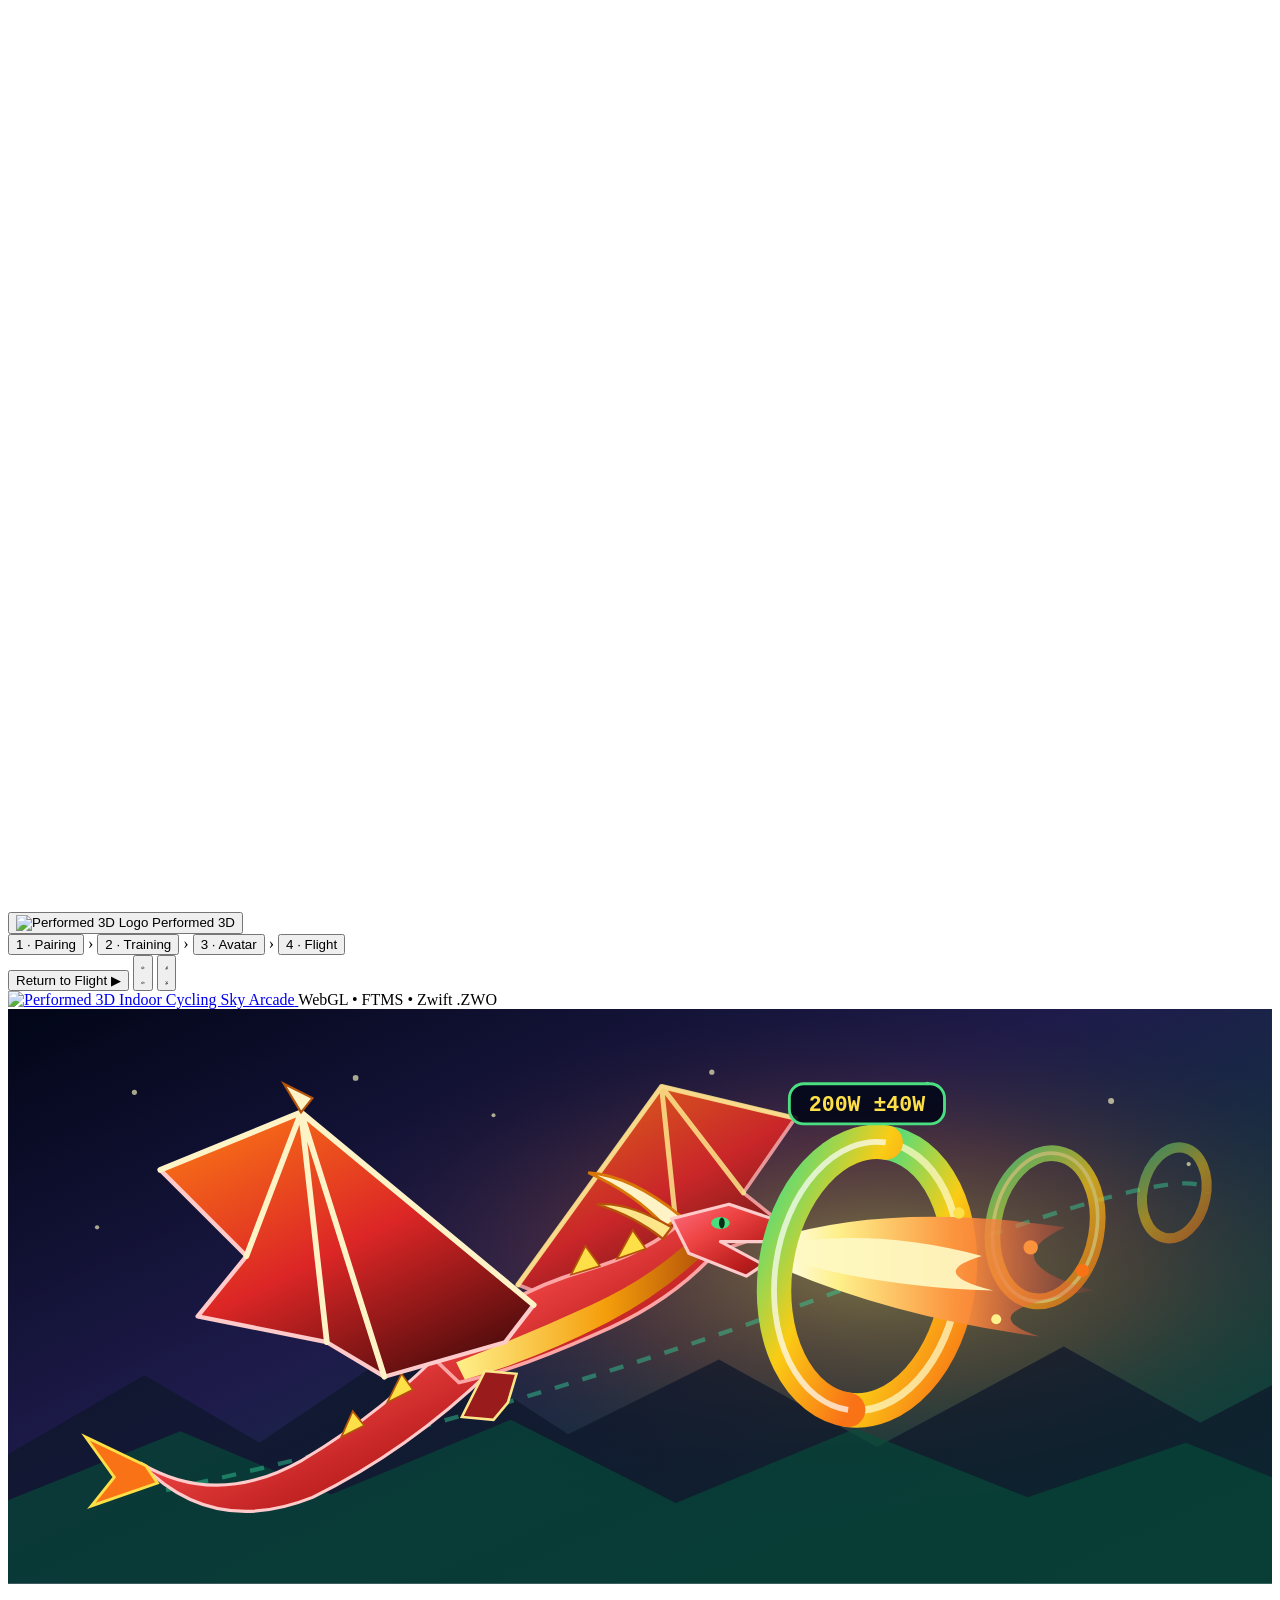
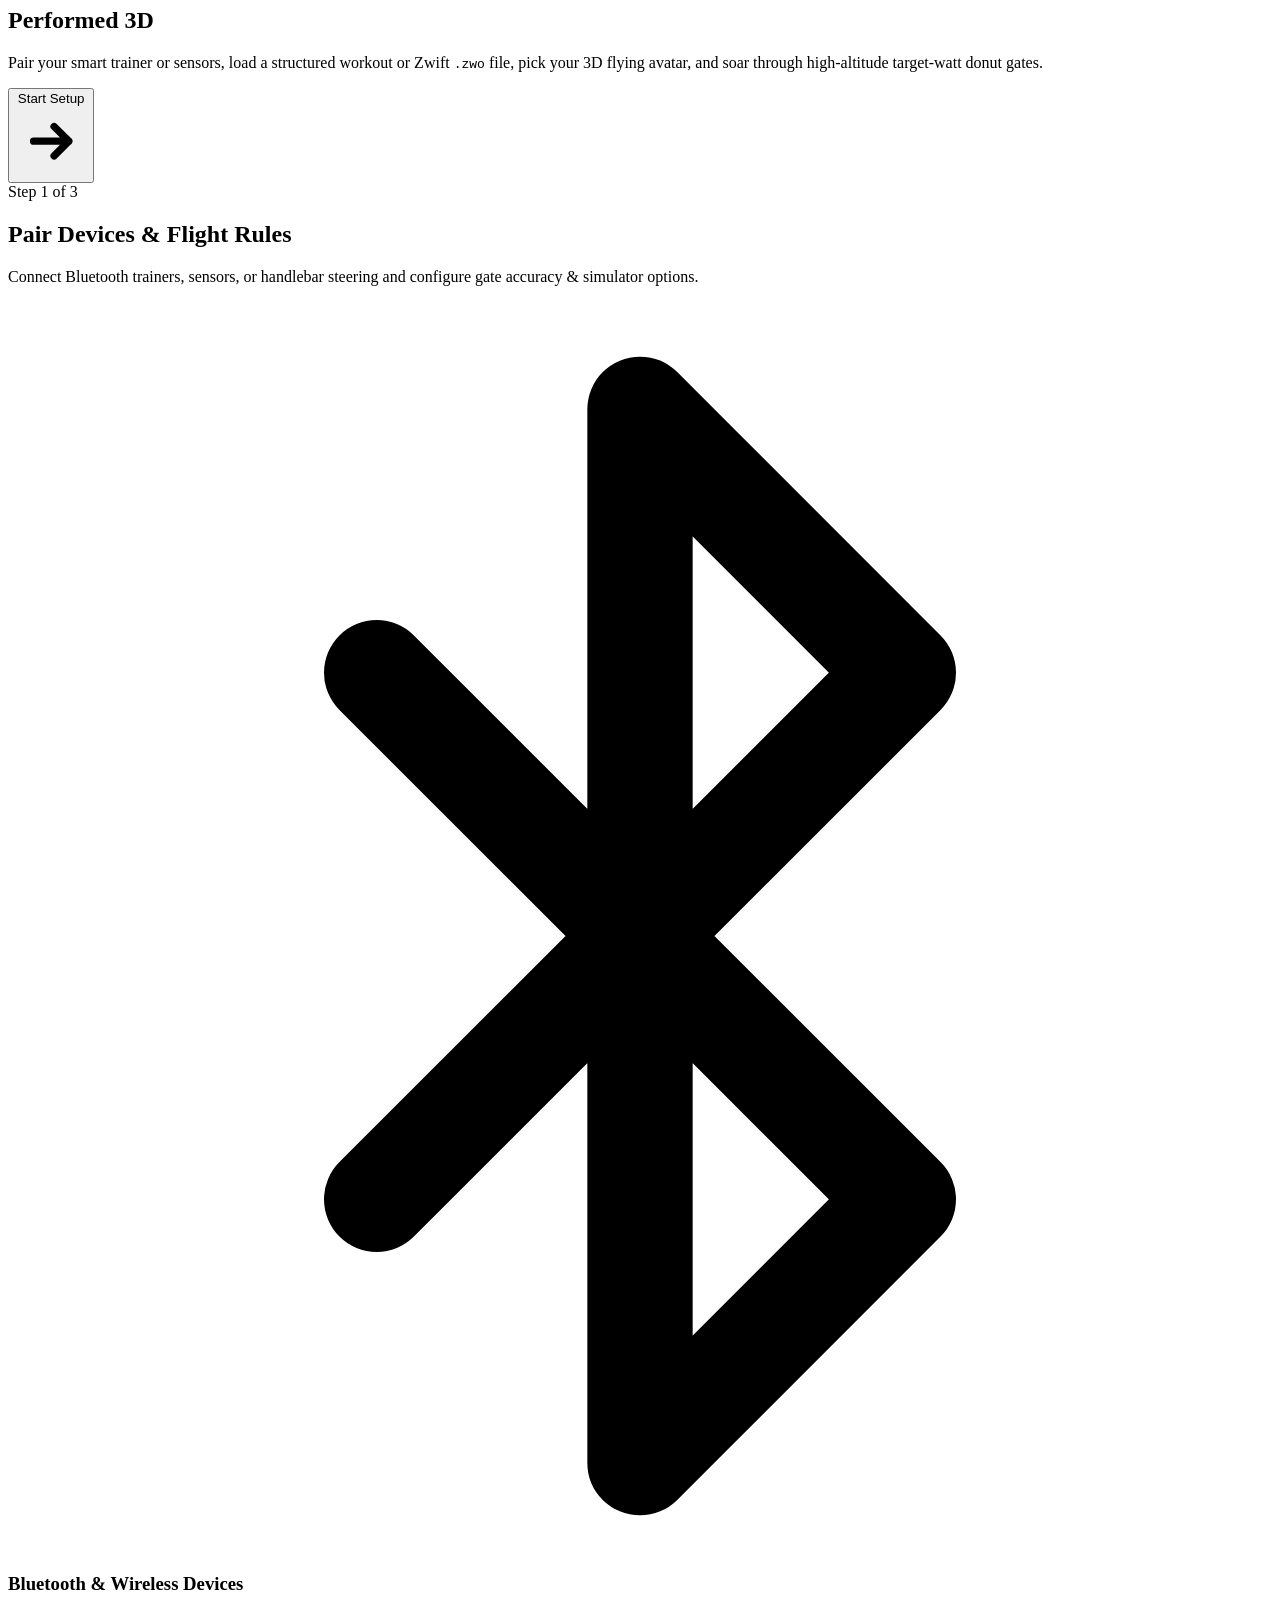
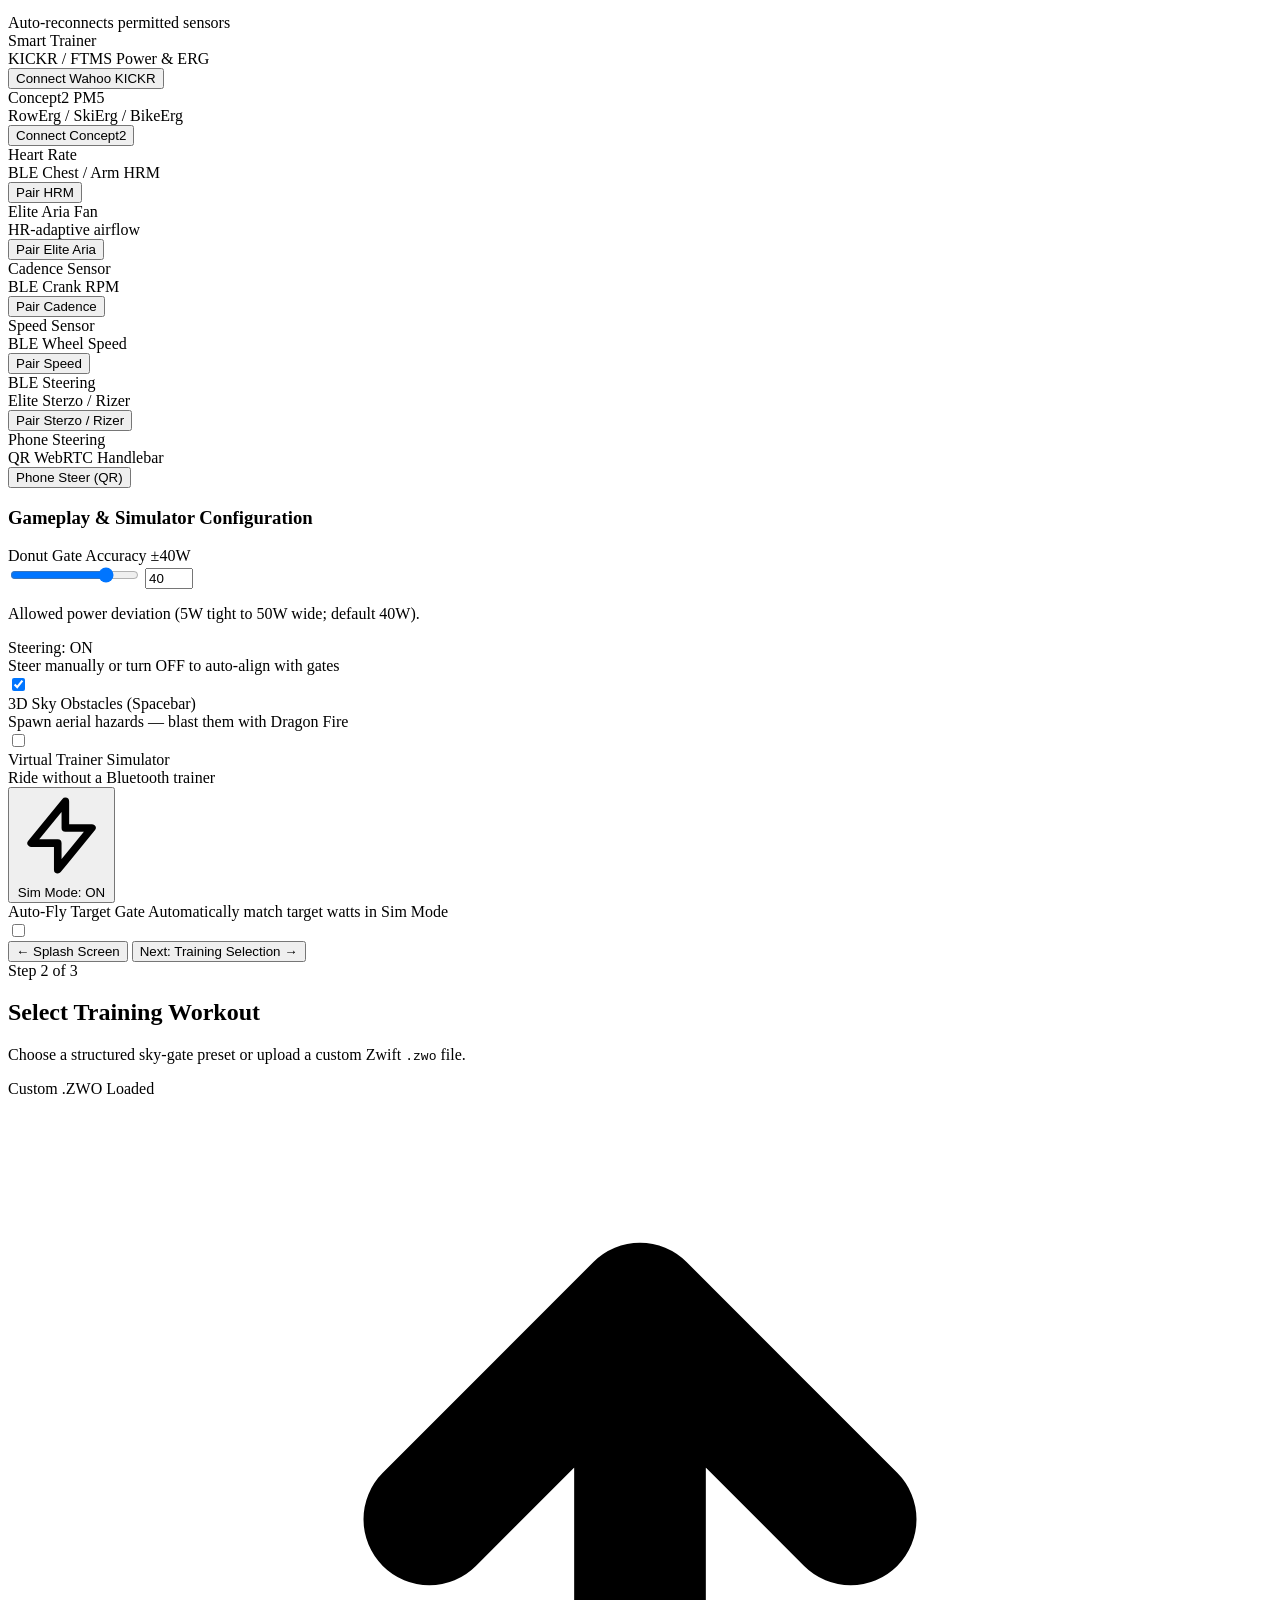
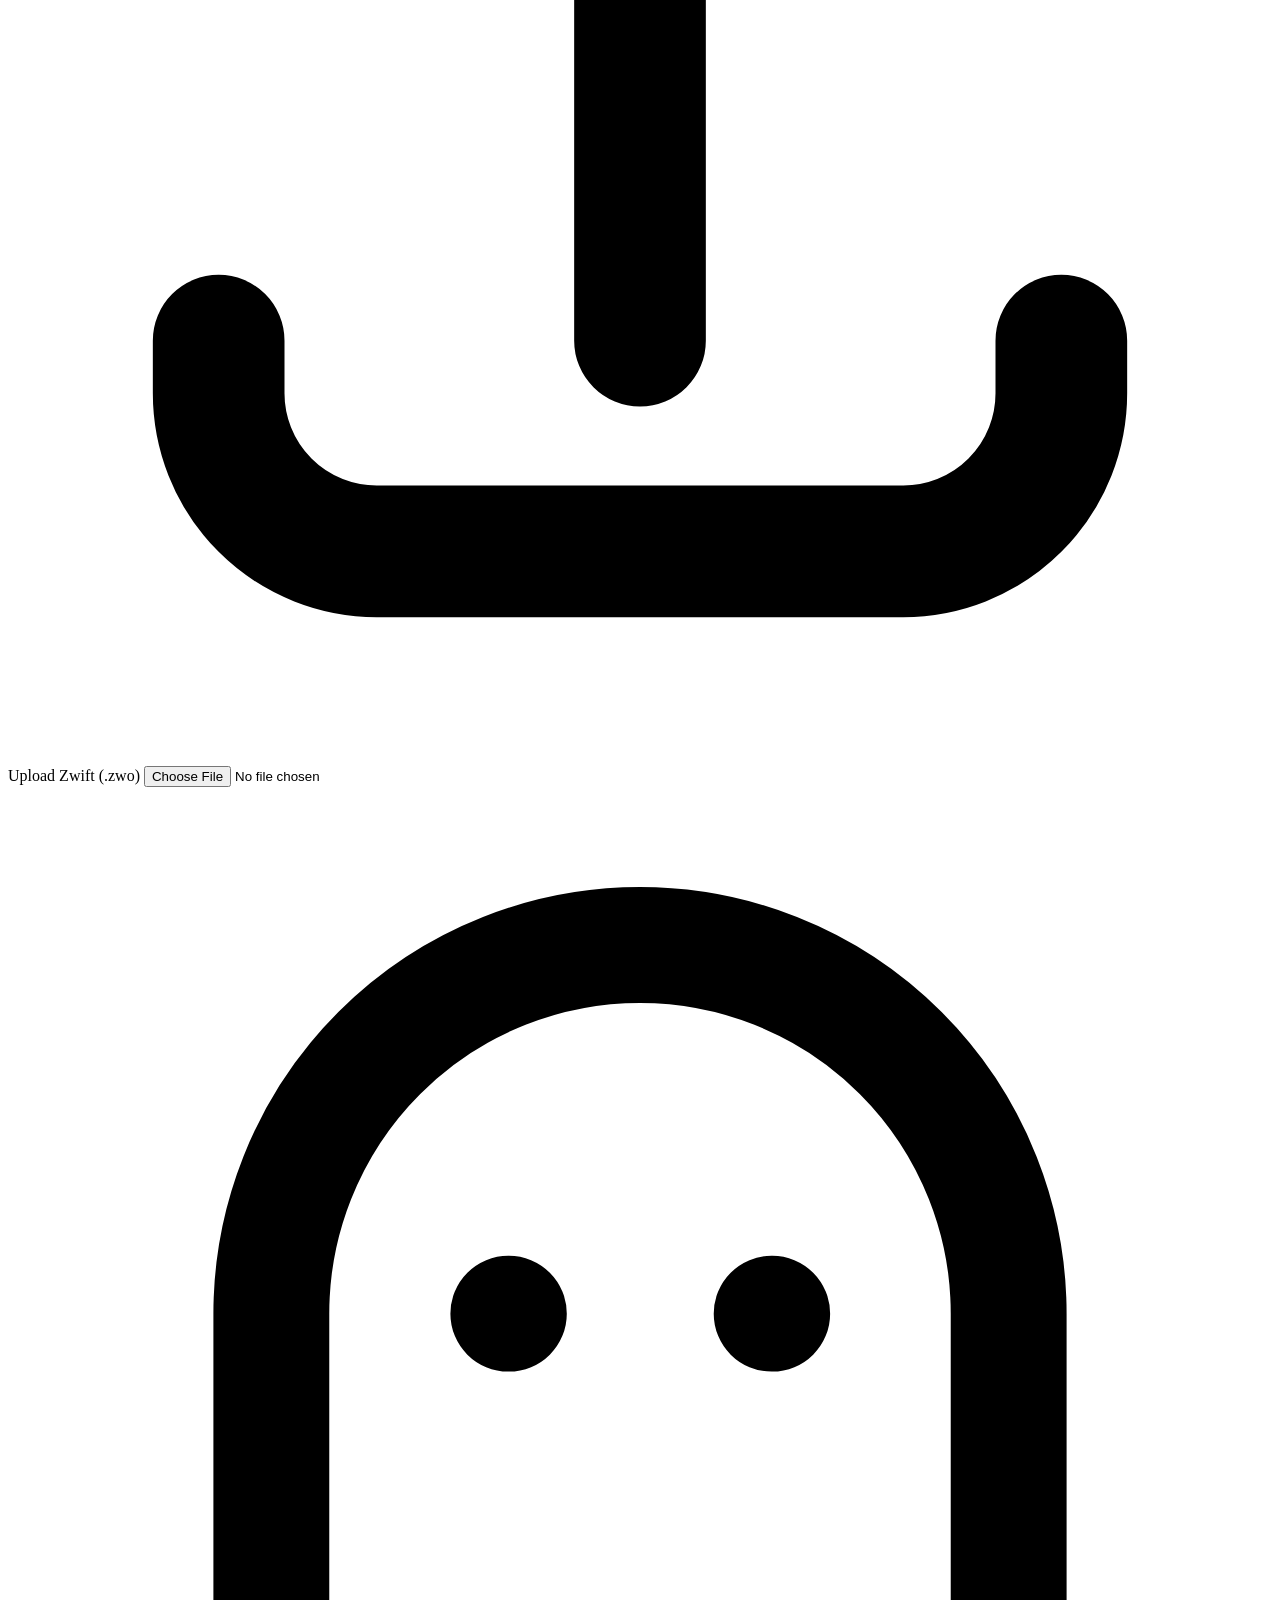
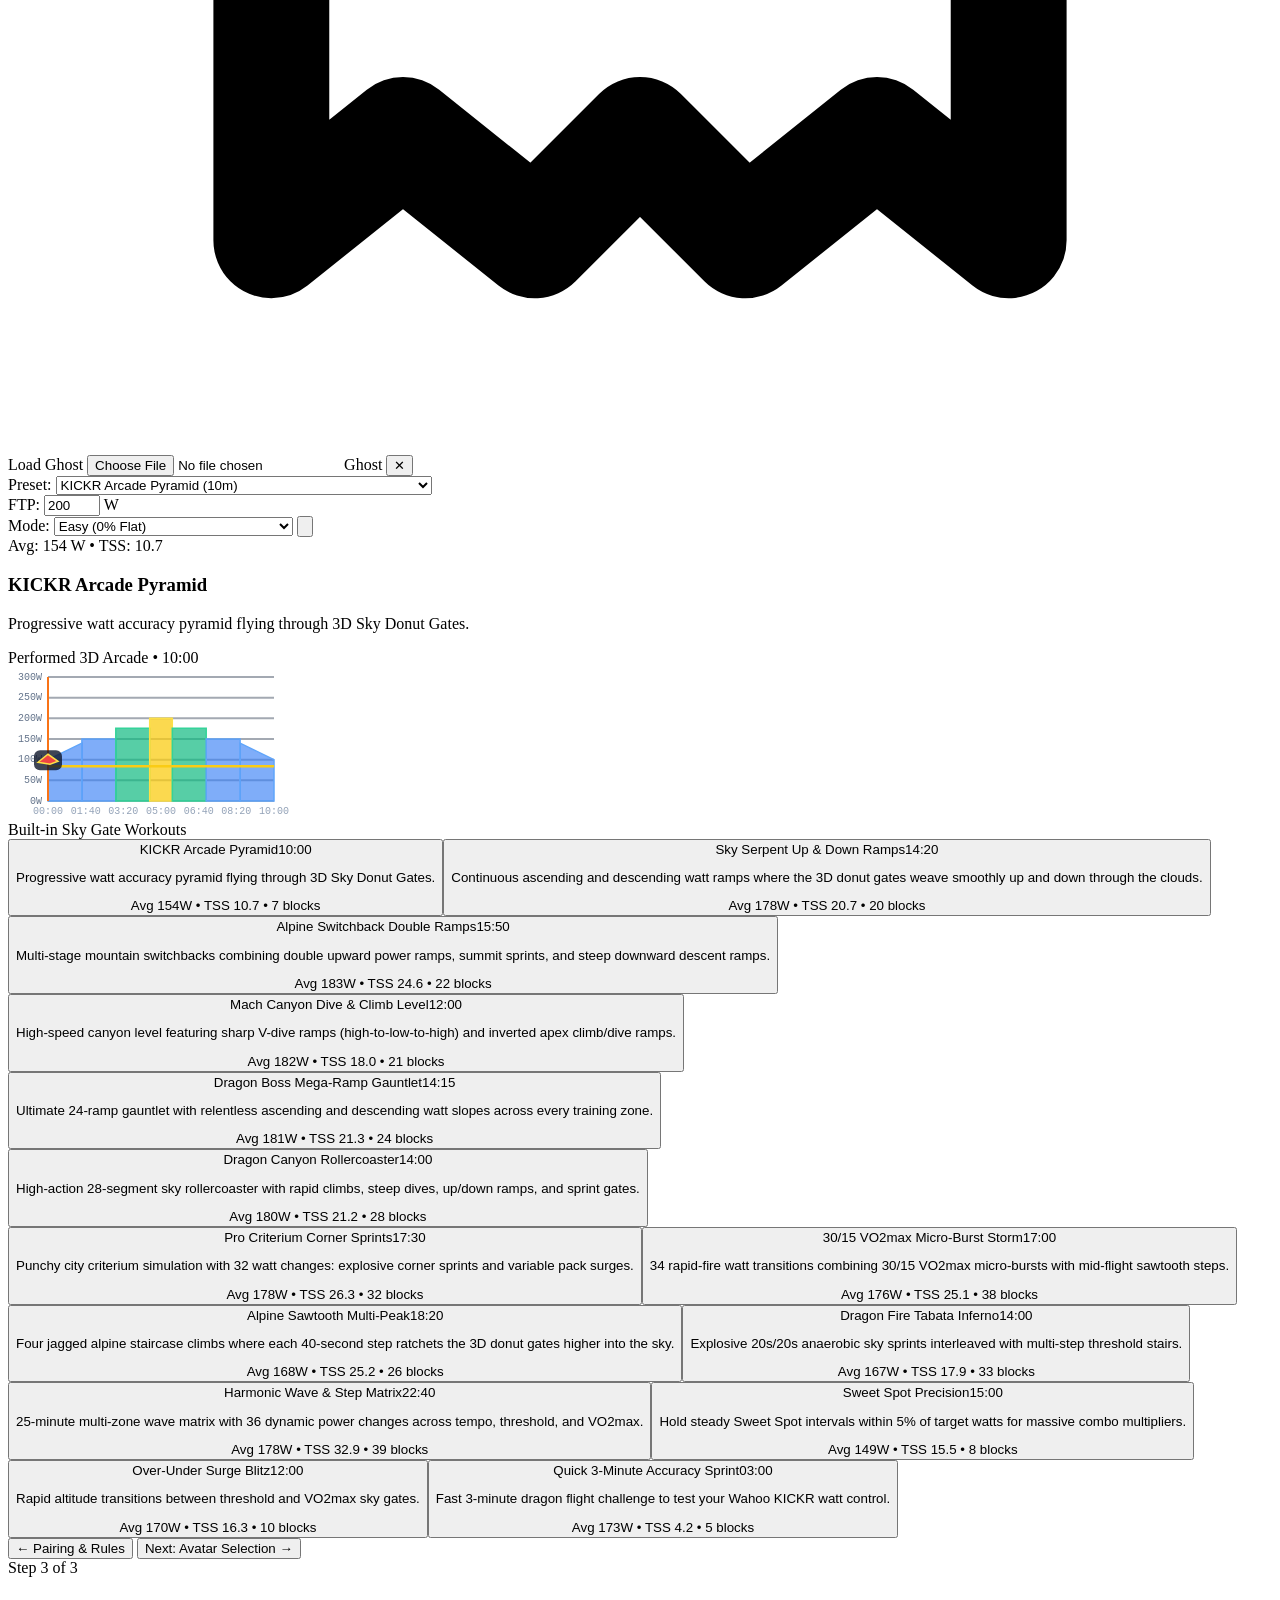
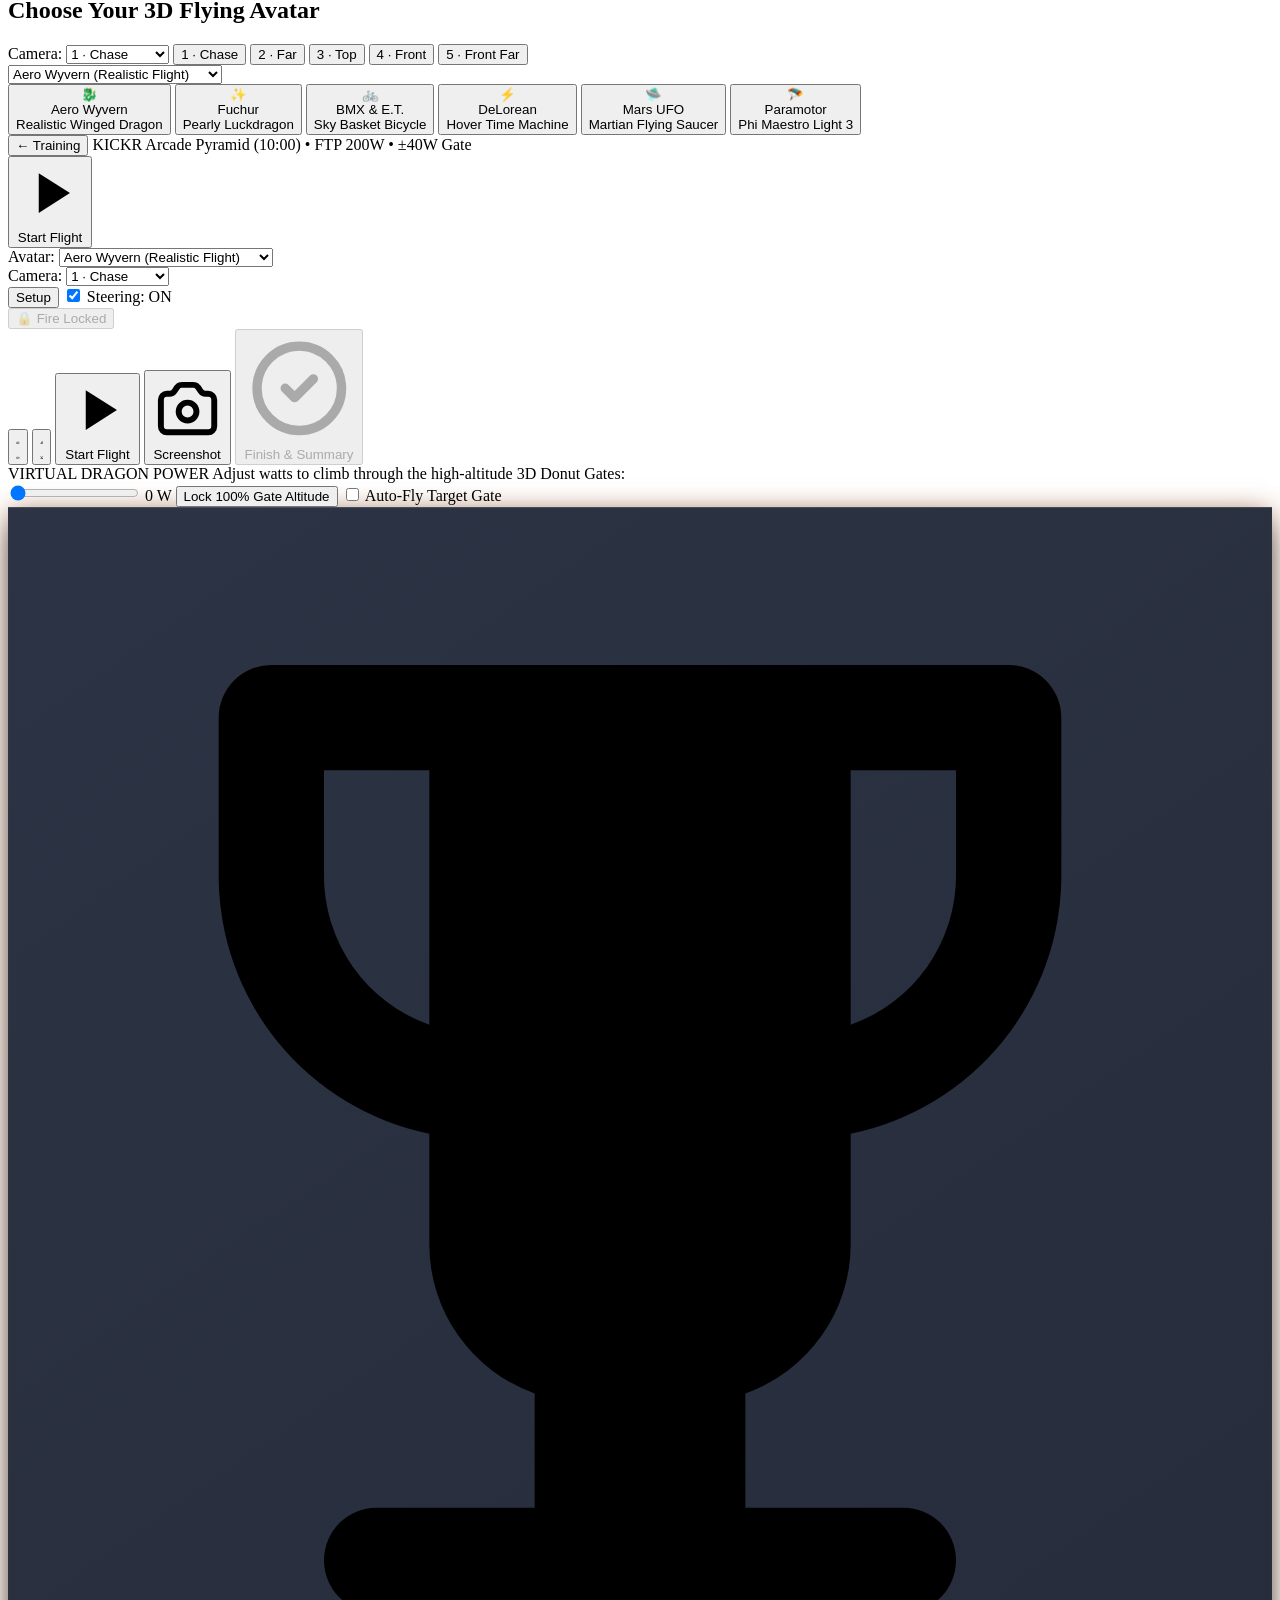
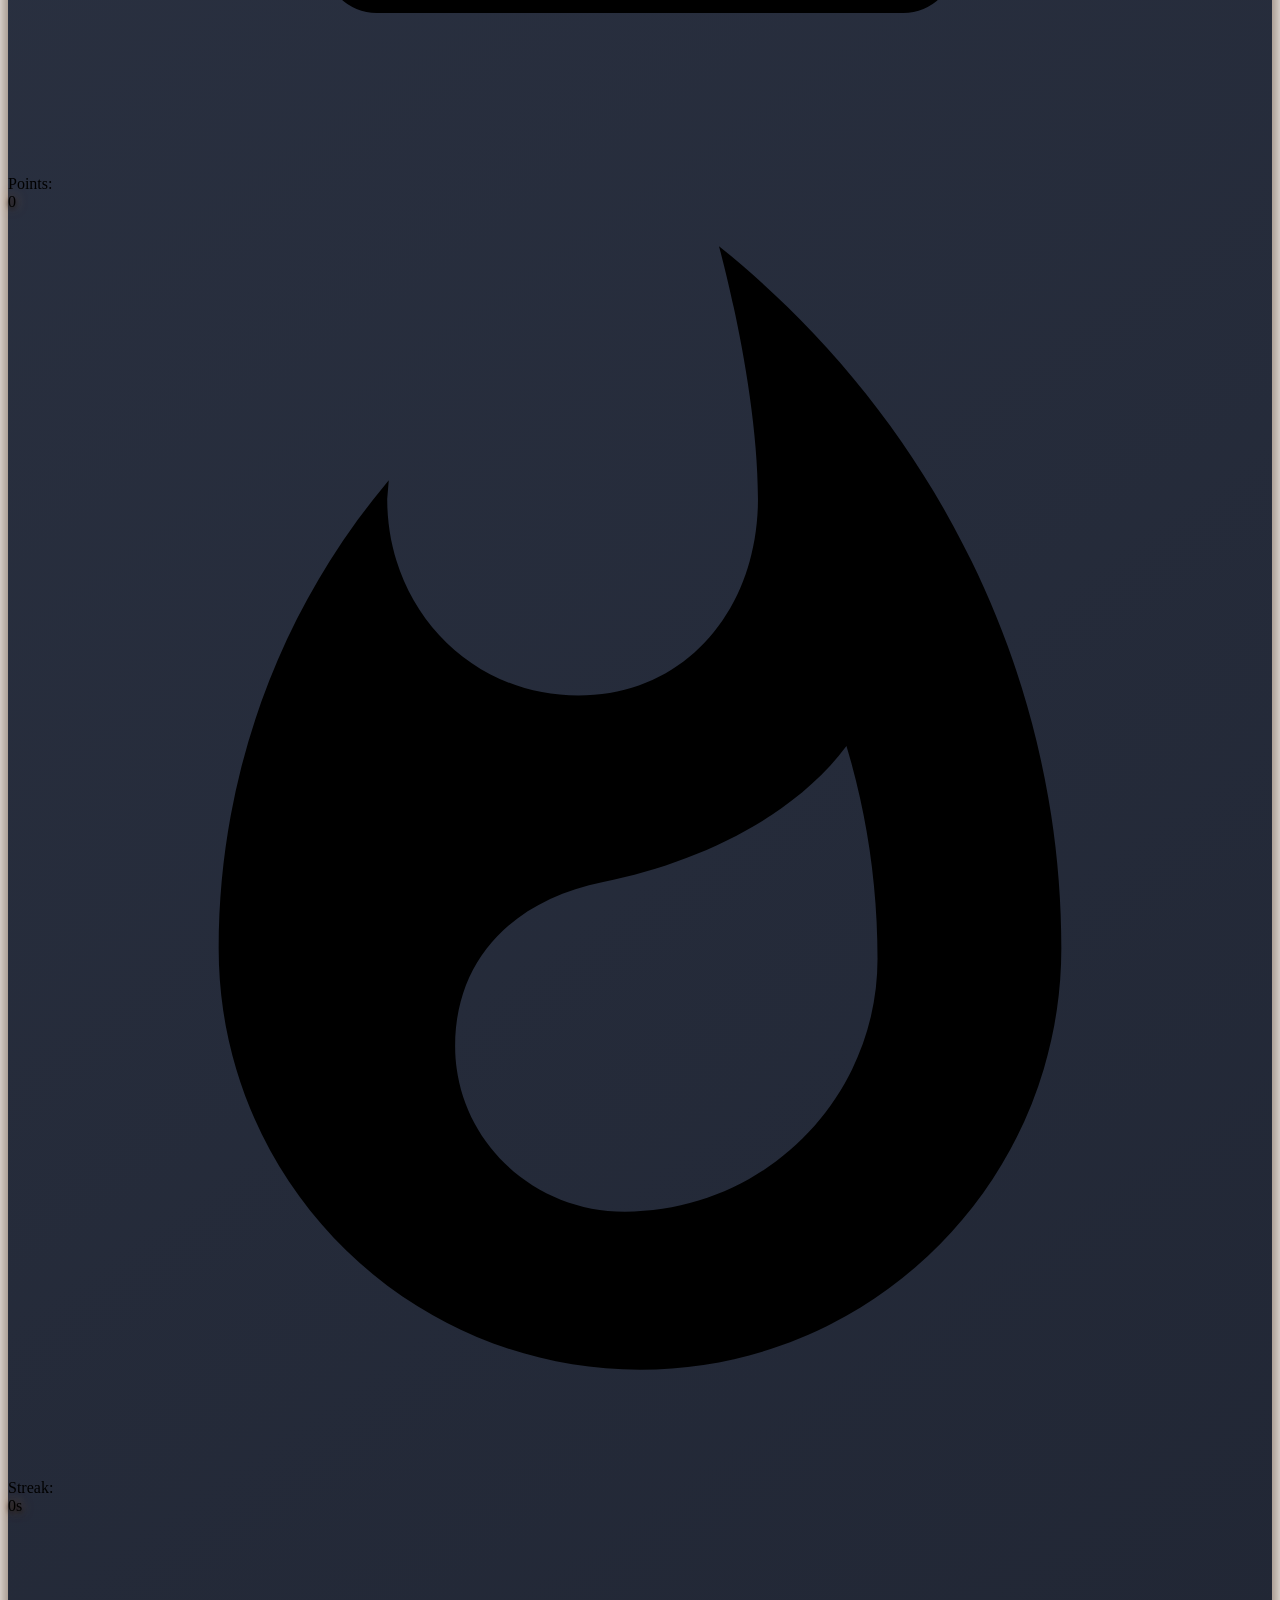
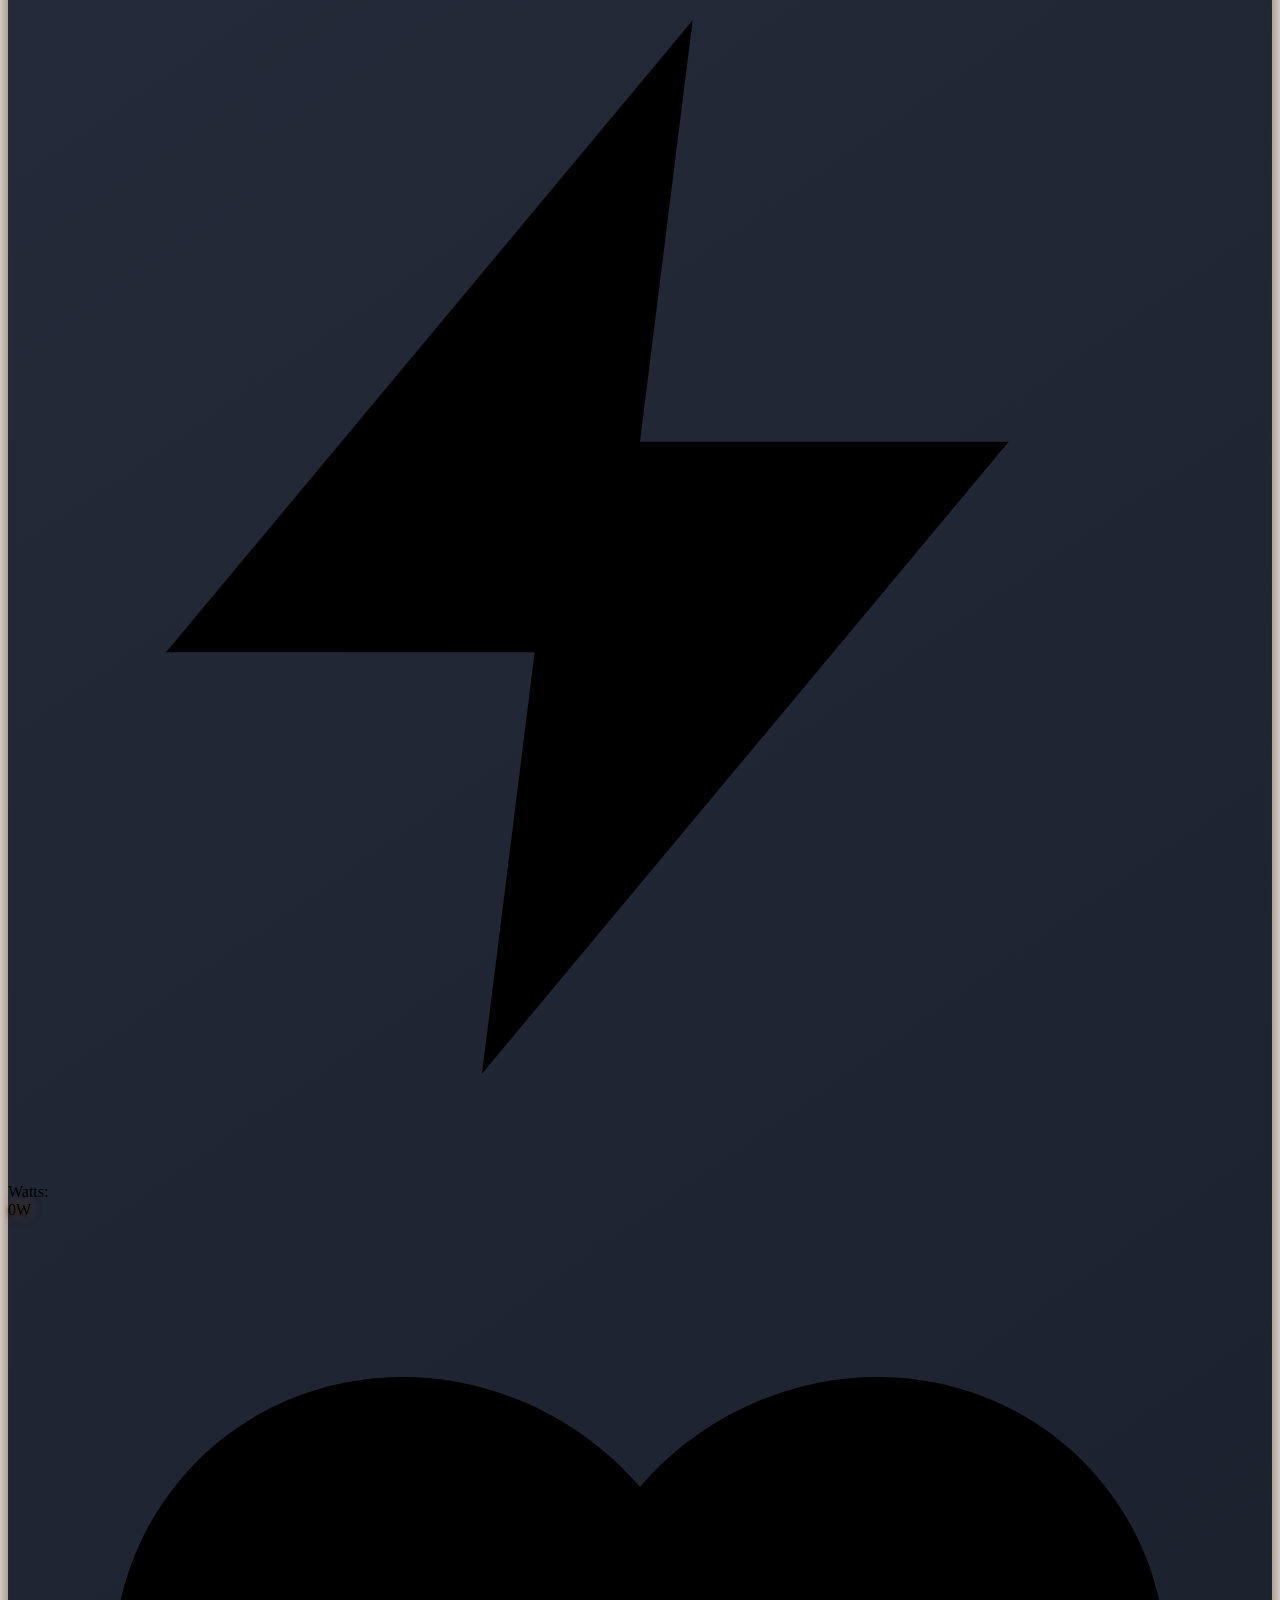
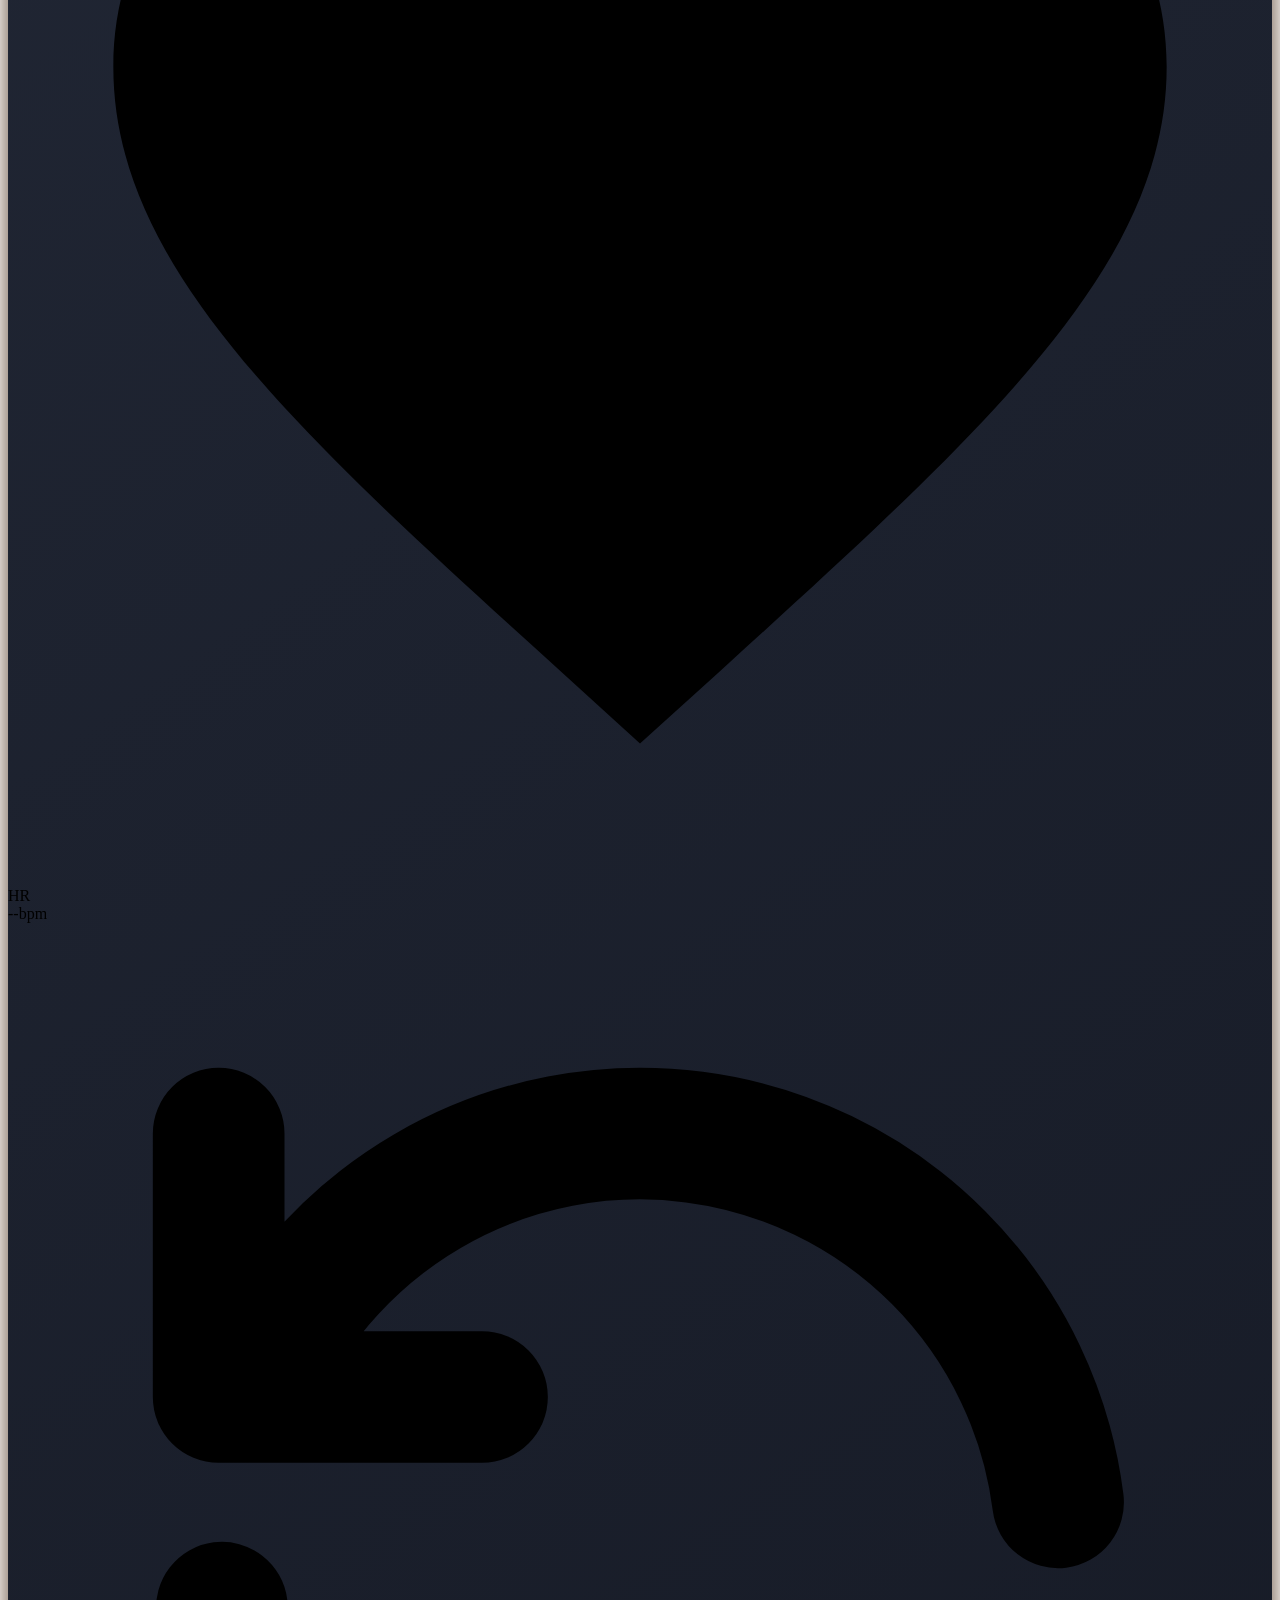
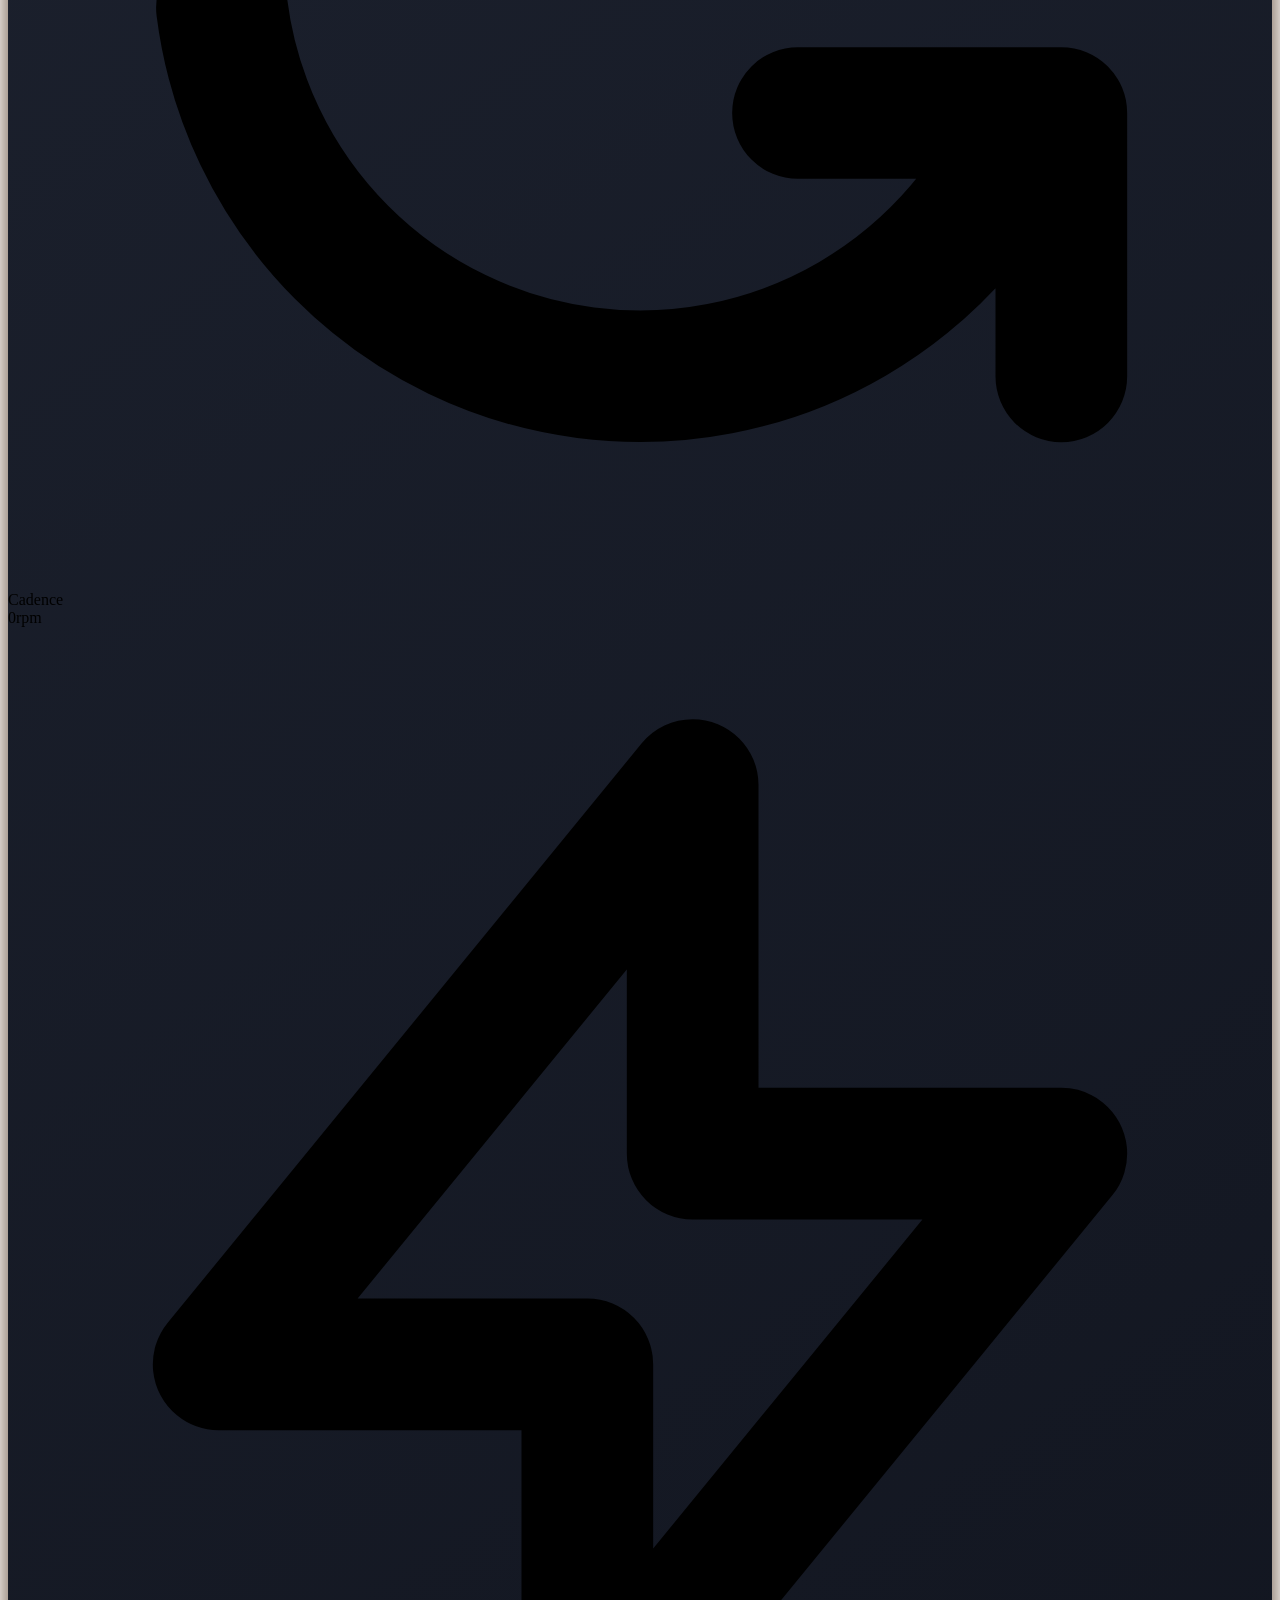
==== commit d8fcaa3f: "Merge commit ee6ef7f (ghost ride feature) into main Integrate ghost ride saving, loading, 3D avatar " ====
--- a/performed3d.html
+++ b/performed3d.html
@@ -676,6 +676,23 @@
                         <span>Upload Zwift (.zwo)</span>
                         <input id="zwoFileInput" type="file" accept=".zwo,.xml,text/xml,application/xml" class="hidden">
                     </label>
+
+                    <!-- Ghost Ride: load a previously saved ride and race against it -->
+                    <div class="flex items-center gap-1.5">
+                        <label for="ghostFileInput"
+                               class="px-4 py-2.5 rounded-xl bg-gray-900/90 hover:bg-gray-800 border border-cyan-400/50 text-cyan-200 font-extrabold text-xs flex items-center gap-1.5 cursor-pointer transition"
+                               title="Load a saved ghost ride (.ghost.json) and race against it. The ghost's workout is loaded too.">
+                            <svg class="w-4 h-4" fill="none" stroke="currentColor" viewBox="0 0 24 24" aria-hidden="true">
+                                <path stroke-linecap="round" stroke-linejoin="round" stroke-width="2.2" d="M12 3a7 7 0 00-7 7v10l2.5-2 2.5 2 2-2 2 2 2.5-2 2.5 2V10a7 7 0 00-7-7zM9.5 10h.01M14.5 10h.01"/>
+                            </svg>
+                            <span>Load Ghost</span>
+                            <input id="ghostFileInput" type="file" accept=".json,application/json" class="hidden">
+                        </label>
+                        <span id="ghostStatusChip" class="hidden items-center gap-1 bg-cyan-500/15 border border-cyan-400/40 rounded-xl pl-2.5 pr-1 py-1.5 text-[11px] font-semibold text-cyan-200">
+                            <span id="ghostStatusLabel" class="max-w-[180px] truncate">Ghost</span>
+                            <button id="clearGhostBtn" type="button" class="px-1 rounded-md hover:bg-cyan-500/25 text-cyan-100 cursor-pointer" title="Remove ghost" aria-label="Remove ghost">✕</button>
+                        </span>
+                    </div>
                 </div>
             </div>
 
@@ -1116,6 +1133,14 @@
                             </div>
                         </div>
                     </div>
+
+                    <!-- Ghost Ride Comparison Row (visible only while a ghost is loaded) -->
+                    <div id="ghostHudRow" class="hidden items-center justify-between gap-2 mt-2 pt-2 border-t border-cyan-400/25 text-cyan-200" title="Comparison with the loaded ghost ride">
+                        <span class="text-[10px] sm:text-[11px] uppercase tracking-wider font-extrabold text-cyan-300">Ghost</span>
+                        <span id="ghostGapDisplay" class="text-xs sm:text-sm font-black tabular-nums">±0 m</span>
+                        <span class="text-[10px] sm:text-xs tabular-nums text-cyan-300/90"><span id="ghostWattsDisplay">0</span> W</span>
+                        <span id="ghostScoreDeltaDisplay" class="text-[10px] sm:text-xs font-black tabular-nums">±0 pts</span>
+                    </div>
                 </div>
             </div>
         </div>
@@ -1183,6 +1208,7 @@
                     <p class="text-xs sm:text-sm text-gray-400 mt-0.5" id="summarySubtitle">
                         Awesome flight! Here is your complete 3D gate accuracy, obstacle defense &amp; power breakdown.
                     </p>
+                    <p id="summaryGhostResult" class="hidden text-xs sm:text-sm font-bold text-cyan-300 mt-1"></p>
                 </div>
                 <div class="text-right">
                     <div class="text-xs uppercase font-bold text-amber-400">Rank</div>
@@ -1276,6 +1302,15 @@
                             <path stroke-linecap="round" stroke-linejoin="round" stroke-width="2.5" d="M4 16v1a3 3 0 003 3h10a3 3 0 003-3v-1m-4-4l-4 4m0 0l-4-4m4 4V4"/>
                         </svg>
                         <span>Download .FIT File (Strava / Garmin)</span>
+                    </button>
+
+                    <button id="saveGhostBtn" type="button"
+                            class="w-full sm:w-auto px-5 py-3 rounded-xl bg-gray-800 hover:bg-gray-700 border border-cyan-400/50 text-cyan-200 font-black text-sm flex items-center justify-center gap-2 cursor-pointer transition"
+                            title="Save this ride as a ghost (.ghost.json) to race against it later">
+                        <svg class="w-5 h-5" fill="none" stroke="currentColor" viewBox="0 0 24 24" aria-hidden="true">
+                            <path stroke-linecap="round" stroke-linejoin="round" stroke-width="2.2" d="M12 3a7 7 0 00-7 7v10l2.5-2 2.5 2 2-2 2 2 2.5-2 2.5 2V10a7 7 0 00-7-7zM9.5 10h.01M14.5 10h.01"/>
+                        </svg>
+                        <span>Save Ghost Ride</span>
                     </button>
 
                     <button id="downloadScreenshotBtn" type="button"
@@ -4208,7 +4243,9 @@
             samples: [],
             lastSummary: null,
             preparedScreenshotDataUrl: null,
-            preparedScreenshotTimestamp: null
+            preparedScreenshotTimestamp: null,
+            workoutXml: null,
+            ghost: null
         };
 
         function generateTerrainGradientProfile(totalDurationSec, mode) {
@@ -4596,6 +4633,10 @@
         }
 
         const CANYON_MAX_STEER_OFFSET_X = 24.0;
+        // Ghost ride rendering: flies beside the course centerline; the distance gap is shown as a clamped forward/backward offset
+        const GHOST_LATERAL_OFFSET_X = 9.0;
+        const GHOST_WORLD_UNITS_PER_METER = 1.5;
+        const GHOST_MAX_Z_OFFSET = 60.0;
         const DRAGON_STEER_SPEED_X = 20.0;
         const DRAGON_HEADING_TURN_RATE = 1.15; // radians/sec yaw rate when steering left/right like a plane
         const DRAGON_MAX_HEADING_ANGLE = 0.72; // max heading angle (~41 degrees)
@@ -6803,6 +6844,86 @@
 
             resetAvatarAnimationParts() {
                 return window.Performed3DAvatarModels.resetAvatarAnimationParts.call(this);
+            }
+
+            /**
+             * Builds a translucent cyan copy of the active avatar for the loaded ghost ride.
+             * The avatar builders store animation parts on the engine, so the ghost is a static clone
+             * instead of a second build.
+             */
+            rebuildGhostModel() {
+                if (this.ghostGroup) {
+                    this.scene.remove(this.ghostGroup);
+                    this.ghostGroup.traverse((obj) => {
+                        if (!obj.material) return;
+                        (Array.isArray(obj.material) ? obj.material : [obj.material]).forEach((mat) => mat.dispose());
+                    });
+                    this.ghostGroup = null;
+                }
+                if (!state.ghost || !this.dragonGroup || !this.scene) return;
+
+                const ghost = this.dragonGroup.clone(true);
+                const lights = [];
+                const toGhostMaterial = (mat) => {
+                    const ghostMat = mat.clone();
+                    ghostMat.transparent = true;
+                    ghostMat.opacity = (typeof mat.opacity === 'number' ? mat.opacity : 1) * 0.38;
+                    ghostMat.depthWrite = false;
+                    if (ghostMat.emissive) {
+                        ghostMat.emissive = new THREE.Color(0x22d3ee);
+                        ghostMat.emissiveIntensity = 0.6;
+                    } else if (ghostMat.color) {
+                        ghostMat.color.lerp(new THREE.Color(0x67e8f9), 0.5);
+                    }
+                    return ghostMat;
+                };
+                ghost.traverse((obj) => {
+                    if (obj.isLight) lights.push(obj);
+                    if (obj.material) {
+                        obj.material = Array.isArray(obj.material)
+                            ? obj.material.map(toGhostMaterial)
+                            : toGhostMaterial(obj.material);
+                    }
+                    obj.castShadow = false;
+                    obj.receiveShadow = false;
+                    obj.renderOrder = 2;
+                });
+                lights.forEach((light) => light.parent && light.parent.remove(light));
+
+                this.ghostCurrentY = this.dragonCurrentY;
+                this.ghostGroup = ghost;
+                this.scene.add(ghost);
+                this.updateGhost(0);
+            }
+
+            updateGhost(dt) {
+                if (!this.ghostGroup) return;
+                if (!state.ghost) {
+                    this.ghostGroup.visible = false;
+                    return;
+                }
+                const sec = state.elapsedSec;
+                const subSec = state.isRunning ? Math.max(0, Math.min(1, this.subSec || 0)) : 0;
+                const before = getGhostRideTotalsAfterSecond(sec - 1);
+                const after = getGhostRideTotalsAfterSecond(sec);
+                const ghostDistance = before.distance + (after.distance - before.distance) * subSec;
+                const ownDistance = state.totalDistanceMeters + (state.isRunning ? (state.speedKmh / 3.6) * subSec : 0);
+                const zOffset = Math.max(-GHOST_MAX_Z_OFFSET, Math.min(GHOST_MAX_Z_OFFSET, (ghostDistance - ownDistance) * GHOST_WORLD_UNITS_PER_METER));
+                const ghostZ = this.flightZ - zOffset;
+
+                const desiredY = wattsToSkyAltitudeY(getGhostRideWattsAtSecond(sec), state.ftp, state.currentGradientPct);
+                if (typeof this.ghostCurrentY !== 'number' || isNaN(this.ghostCurrentY)) {
+                    this.ghostCurrentY = desiredY;
+                } else {
+                    this.ghostCurrentY += (desiredY - this.ghostCurrentY) * Math.min(1, dt * 2.5);
+                }
+                const bob = Math.sin(performance.now() * 0.003) * 0.15;
+                const heading = Math.atan(-getSimulatedTurnDerivativeX(ghostZ));
+
+                this.ghostGroup.visible = true;
+                this.ghostGroup.position.set(getSimulatedTurnOffsetX(ghostZ) + GHOST_LATERAL_OFFSET_X, this.ghostCurrentY + bob, ghostZ);
+                this.ghostGroup.rotation.order = 'YXZ';
+                this.ghostGroup.rotation.set(0, -heading, 0);
             }
 
             /**
@@ -8092,6 +8213,8 @@
                     verticalVelocity: this.dragonVelocityY || 0
                 });
 
+                this.updateGhost(stepDt);
+
                 const tolW = getAccuracyToleranceWatts();
 
                 // Chase Camera follows behind and slightly above the dragon, keeping the dragon in view while reflecting its heading and 3D position
@@ -8442,7 +8565,8 @@
             if (!summaryEl || !state.workout) return;
             const dur = formatDuration(state.workout.totalDuration);
             const tol = getAccuracyToleranceWatts();
-            summaryEl.textContent = `${state.workout.name} (${dur}) • FTP ${state.ftp}W • ±${tol}W Gate`;
+            const ghostSuffix = state.ghost ? ` • Ghost ${formatSwissNumber(state.ghost.finalScore)} pts` : '';
+            summaryEl.textContent = `${state.workout.name} (${dur}) • FTP ${state.ftp}W • ±${tol}W Gate${ghostSuffix}`;
         }
 
         function updateHeaderAndSetupVisibility() {
@@ -9139,6 +9263,7 @@
         // =========================================================================
         function updateLiveHud() {
             if (!state.workout) return;
+            updateGhostHud();
             const tolW = getAccuracyToleranceWatts();
             const targetWatts = getTargetWattsAtSecond(state.workout, state.elapsedSec, state.ftp);
 
@@ -9483,7 +9608,8 @@
                 gradientPct: state.currentGradientPct,
                 inZone: evalRes.inZone,
                 isBullseye: evalRes.isBullseye,
-                points: evalRes.points
+                points: evalRes.points,
+                totalScore: state.totalScore
             });
 
             state.elapsedSec += 1;
@@ -9681,6 +9807,10 @@
             document.getElementById('summaryWorkKj').textContent = (metrics.totalWorkJoules / 1000).toFixed(1);
             document.getElementById('summaryAvgCadence').textContent = Math.round(metrics.avgCadence);
 
+            const ghostResultEl = document.getElementById('summaryGhostResult');
+            ghostResultEl.textContent = getGhostRaceResultText();
+            ghostResultEl.classList.toggle('hidden', !state.ghost);
+
             syncSummaryScreenshotDialogUI();
             setScreen('summary');
 
@@ -9751,6 +9881,10 @@
             const parsed = parseZwiftWorkoutXml(xmlString);
             state.workout = parsed;
             state.selectedPresetKey = presetKey;
+            state.workoutXml = xmlString;
+            if (state.ghost && state.ghost.workoutXml !== xmlString) {
+                clearGhostRide();
+            }
             const titleEl = document.getElementById('workoutTitleLabel');
             if (titleEl) titleEl.textContent = parsed.name;
             const tlTitleEl = document.getElementById('timelineWorkoutTitle');
@@ -9765,6 +9899,199 @@
             if (zwoBadge) zwoBadge.classList.toggle('hidden', Boolean(presetKey));
             renderPresetWorkoutCards();
             resetWorkoutSession();
+        }
+
+        // =========================================================================
+        // GHOST RIDES: save a finished ride and race against it later
+        // =========================================================================
+        const GHOST_FILE_FORMAT = 'performed3d-ghost';
+        const GHOST_FILE_VERSION = 1;
+        const GHOST_MAX_SECONDS = 6 * 3600;
+
+        function buildGhostRideFile() {
+            return {
+                format: GHOST_FILE_FORMAT,
+                version: GHOST_FILE_VERSION,
+                recordedAt: new Date(state.lastSummary.startTimeMs || Date.now()).toISOString(),
+                workoutName: state.workout.name,
+                workoutXml: state.workoutXml,
+                ftp: state.ftp,
+                avatarType: state.avatarType,
+                finalScore: Math.round(state.totalScore),
+                distanceMeters: Math.round(state.totalDistanceMeters),
+                // Per recorded second: [workoutSecond, watts, cumulativeDistanceMeters, cumulativeScore]
+                samples: state.samples.map((s) => [
+                    s.elapsedSec,
+                    Math.round(s.actualWatts),
+                    Math.round((s.distanceMeters || 0) * 10) / 10,
+                    Math.round(s.totalScore || 0)
+                ])
+            };
+        }
+
+        function parseGhostRideFile(text) {
+            let data;
+            try {
+                data = JSON.parse(text);
+            } catch (err) {
+                throw new Error('The file is not valid JSON.');
+            }
+            if (!data || data.format !== GHOST_FILE_FORMAT || data.version !== GHOST_FILE_VERSION) {
+                throw new Error('This is not a Performed 3D ghost ride file.');
+            }
+            if (typeof data.workoutXml !== 'string' || !data.workoutXml.trim()) {
+                throw new Error('The ghost ride does not contain its workout.');
+            }
+            if (!Array.isArray(data.samples) || data.samples.length > GHOST_MAX_SECONDS) {
+                throw new Error('The ghost ride has no valid samples.');
+            }
+            const rows = data.samples
+                .filter((row) => Array.isArray(row) && row.length >= 4 && row.slice(0, 4).every(Number.isFinite)
+                    && Number.isInteger(row[0]) && row[0] >= 0 && row[0] < GHOST_MAX_SECONDS)
+                .sort((a, b) => a[0] - b[0]);
+            if (rows.length === 0) {
+                throw new Error('The ghost ride has no valid samples.');
+            }
+
+            const lastSec = rows[rows.length - 1][0];
+            const watts = new Float32Array(lastSec + 1);
+            const distance = new Float32Array(lastSec + 1);
+            const score = new Float32Array(lastSec + 1);
+            let rowIdx = 0;
+            let current = [0, 0, 0, 0];
+            for (let sec = 0; sec <= lastSec; sec++) {
+                let hasSample = false;
+                while (rowIdx < rows.length && rows[rowIdx][0] === sec) {
+                    current = rows[rowIdx];
+                    rowIdx += 1;
+                    hasSample = true;
+                }
+                // Seconds without a sample (paused or skipped) carry distance/score forward at zero watts
+                watts[sec] = hasSample ? Math.max(0, current[1]) : 0;
+                distance[sec] = Math.max(0, current[2]);
+                score[sec] = current[3];
+            }
+
+            return {
+                name: String(data.workoutName || 'Ghost Ride').slice(0, 80),
+                recordedAt: typeof data.recordedAt === 'string' ? data.recordedAt : null,
+                workoutXml: data.workoutXml,
+                watts,
+                distance,
+                score,
+                lastSec,
+                finalScore: score[lastSec],
+                finalDistance: distance[lastSec]
+            };
+        }
+
+        // Ghost totals after the given workout second has been completed
+        function getGhostRideTotalsAfterSecond(sec) {
+            const ghost = state.ghost;
+            if (!ghost || sec < 0) return { distance: 0, score: 0, finished: false };
+            const idx = Math.min(sec, ghost.lastSec);
+            return { distance: ghost.distance[idx], score: ghost.score[idx], finished: sec >= ghost.lastSec };
+        }
+
+        function getGhostRideWattsAtSecond(sec) {
+            const ghost = state.ghost;
+            if (!ghost || sec < 0 || sec > ghost.lastSec) return 0;
+            return ghost.watts[sec];
+        }
+
+        function formatSignedGhostValue(value, unit) {
+            const rounded = Math.round(value);
+            const sign = rounded > 0 ? '+' : (rounded < 0 ? '−' : '±');
+            return `${sign}${formatSwissNumber(Math.abs(rounded))} ${unit}`;
+        }
+
+        function updateGhostUI() {
+            const chip = document.getElementById('ghostStatusChip');
+            const label = document.getElementById('ghostStatusLabel');
+            const hudRow = document.getElementById('ghostHudRow');
+            const hasGhost = Boolean(state.ghost);
+            chip.classList.toggle('hidden', !hasGhost);
+            chip.classList.toggle('flex', hasGhost);
+            hudRow.classList.toggle('hidden', !hasGhost);
+            hudRow.classList.toggle('flex', hasGhost);
+            if (hasGhost) {
+                const recorded = state.ghost.recordedAt ? new Date(state.ghost.recordedAt) : null;
+                const dateText = recorded && !isNaN(recorded) ? ` · ${recorded.toLocaleDateString()}` : '';
+                label.textContent = `Ghost: ${formatSwissNumber(state.ghost.finalScore)} pts${dateText}`;
+                chip.title = `Racing against a ghost ride of "${state.ghost.name}"${dateText}`;
+            }
+            updateAvatarReadySummaryUI();
+            updateGhostHud();
+        }
+
+        function updateGhostHud() {
+            if (!state.ghost) return;
+            const totals = getGhostRideTotalsAfterSecond(state.elapsedSec - 1);
+            const gapMeters = state.totalDistanceMeters - totals.distance;
+            const scoreDelta = state.totalScore - totals.score;
+            const gapEl = document.getElementById('ghostGapDisplay');
+            const scoreEl = document.getElementById('ghostScoreDeltaDisplay');
+            gapEl.textContent = formatSignedGhostValue(gapMeters, 'm');
+            gapEl.className = `text-xs sm:text-sm font-black tabular-nums ${gapMeters >= 0 ? 'text-emerald-300' : 'text-rose-300'}`;
+            scoreEl.textContent = formatSignedGhostValue(scoreDelta, 'pts');
+            scoreEl.className = `text-[10px] sm:text-xs font-black tabular-nums ${scoreDelta >= 0 ? 'text-emerald-300' : 'text-rose-300'}`;
+            document.getElementById('ghostWattsDisplay').textContent = Math.round(getGhostRideWattsAtSecond(state.elapsedSec));
+        }
+
+        function getGhostRaceResultText() {
+            if (!state.ghost) return '';
+            const totals = getGhostRideTotalsAfterSecond(state.elapsedSec - 1);
+            const scoreDelta = Math.round(state.totalScore - totals.score);
+            const gapMeters = Math.round(state.totalDistanceMeters - totals.distance);
+            const gapText = `${formatSignedGhostValue(gapMeters, 'm')} distance`;
+            if (scoreDelta > 0) return `Ghost race: you beat the ghost by ${formatSwissNumber(scoreDelta)} pts (${gapText}).`;
+            if (scoreDelta < 0) return `Ghost race: the ghost won by ${formatSwissNumber(-scoreDelta)} pts (${gapText}).`;
+            return `Ghost race: tied with the ghost (${gapText}).`;
+        }
+
+        function setGhostRide(ghost) {
+            state.ghost = ghost;
+            if (dragon3D) dragon3D.rebuildGhostModel();
+            updateGhostUI();
+            updateLiveHud();
+        }
+
+        function clearGhostRide() {
+            setGhostRide(null);
+        }
+
+        function selectPresetMatchingXml(xmlString) {
+            const presetKey = Object.keys(PRESET_WORKOUTS).find((key) => PRESET_WORKOUTS[key] === xmlString) || null;
+            if (presetKey) {
+                const sel = document.getElementById('presetWorkoutSelect');
+                if (sel) sel.value = presetKey;
+            }
+            return presetKey;
+        }
+
+        function loadGhostRideFromText(text) {
+            const ghost = parseGhostRideFile(text);
+            const presetKey = selectPresetMatchingXml(ghost.workoutXml);
+            loadWorkoutFromXml(ghost.workoutXml, presetKey);
+            setGhostRide(ghost);
+        }
+
+        function downloadGhostRide() {
+            if (!state.lastSummary || !state.workoutXml || state.samples.length === 0) return;
+            const json = JSON.stringify(buildGhostRideFile());
+            const blob = new Blob([json], { type: 'application/json' });
+            const url = URL.createObjectURL(blob);
+            const a = document.createElement('a');
+            const safeName = (state.lastSummary.workoutName || 'performed3d_ride')
+                .toLowerCase()
+                .replace(/[^a-z0-9]+/g, '_');
+            const dateStr = new Date().toISOString().slice(0, 10);
+            a.href = url;
+            a.download = `${safeName}_${dateStr}.ghost.json`;
+            document.body.appendChild(a);
+            a.click();
+            a.remove();
+            setTimeout(() => URL.revokeObjectURL(url), 5000);
         }
 
         function toggleSimMode(forceState) {
@@ -9870,6 +10197,7 @@
 
             if (dragon3D) {
                 dragon3D.buildActiveAvatar(chosen);
+                dragon3D.rebuildGhostModel();
             }
             updateLiveHud();
         }
@@ -10467,6 +10795,30 @@
             };
             reader.readAsText(file);
         });
+
+        document.getElementById('ghostFileInput').addEventListener('change', (e) => {
+            const input = e.target;
+            const file = input.files && input.files[0];
+            if (!file) return;
+            if (state.hasStartedSession) {
+                alert('Finish or close the current ride before loading a ghost.');
+                input.value = '';
+                return;
+            }
+            const reader = new FileReader();
+            reader.onload = (ev) => {
+                try {
+                    loadGhostRideFromText(ev.target.result);
+                } catch (err) {
+                    alert('Failed to load ghost ride: ' + err.message);
+                }
+                input.value = '';
+            };
+            reader.readAsText(file);
+        });
+
+        document.getElementById('clearGhostBtn').addEventListener('click', clearGhostRide);
+        document.getElementById('saveGhostBtn').addEventListener('click', downloadGhostRide);
 
         document.getElementById('startWorkoutBtn').addEventListener('click', () => {
             soundEngine.init();
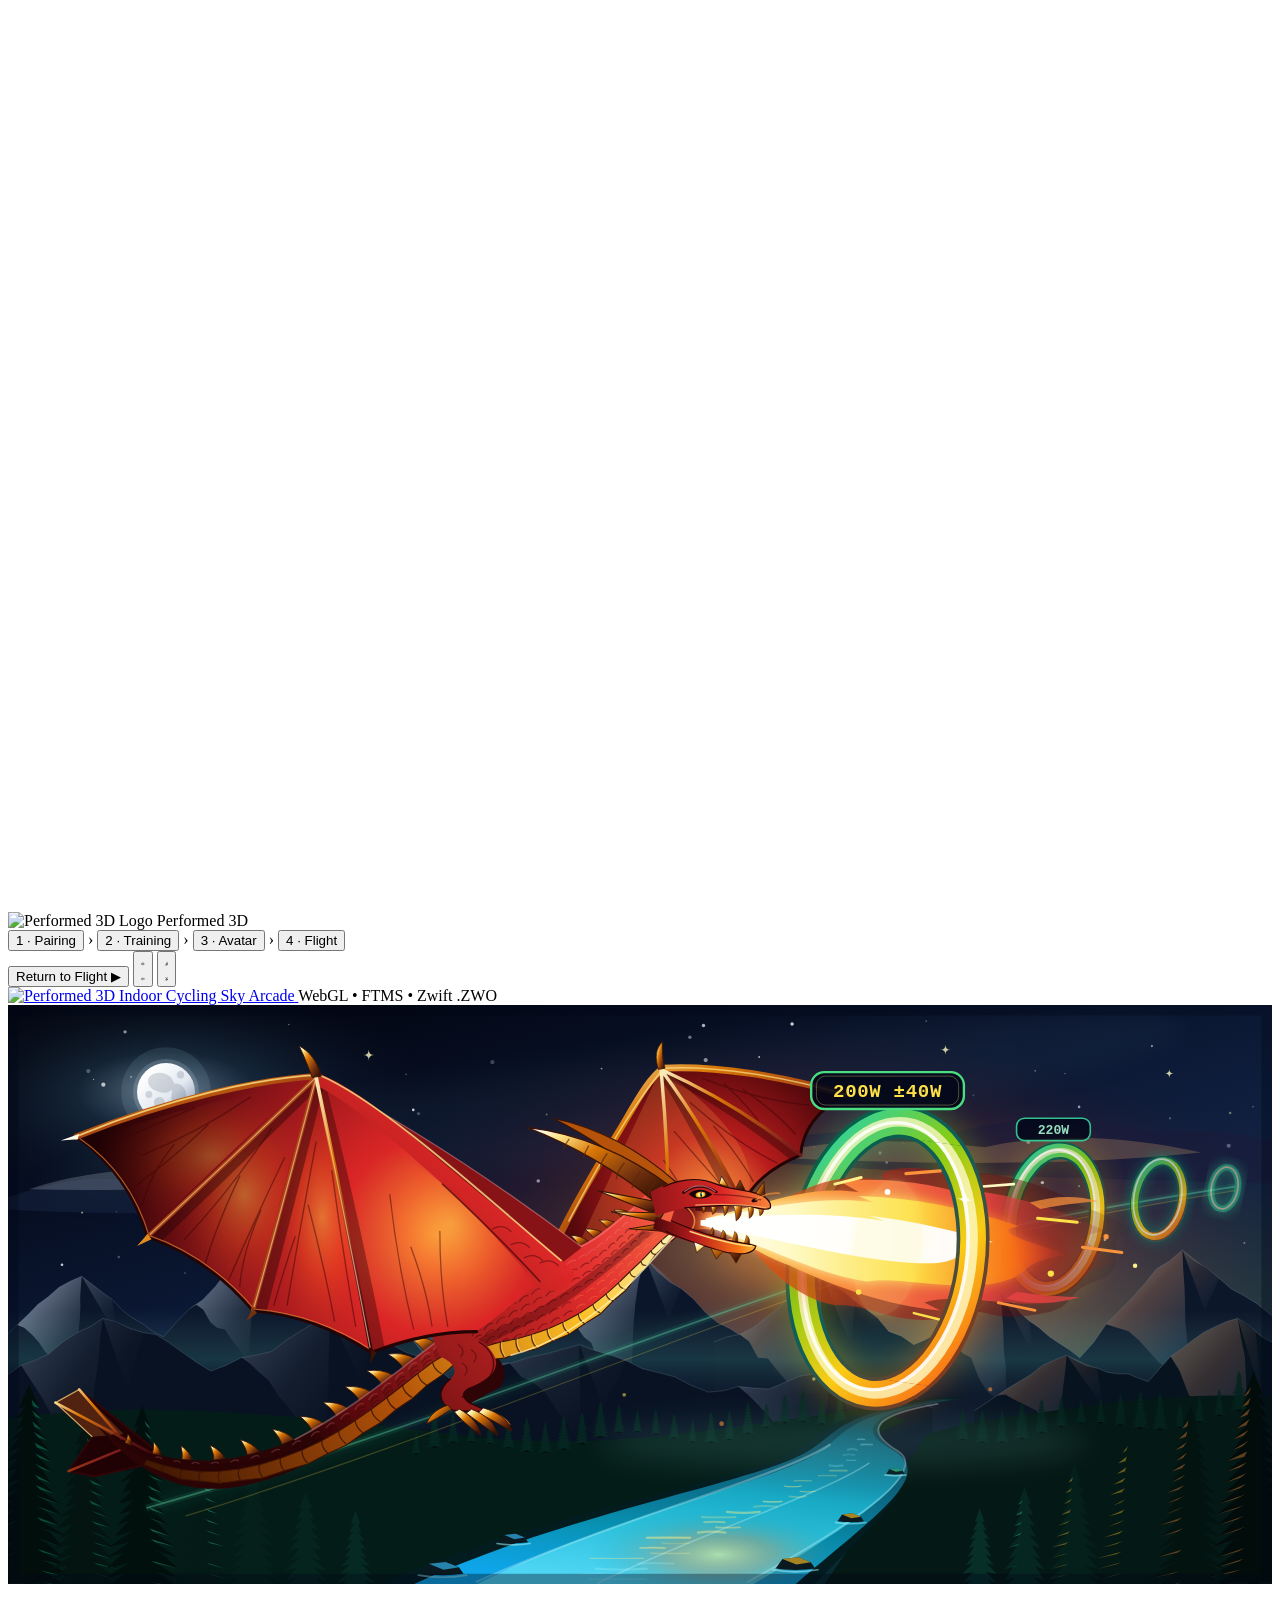
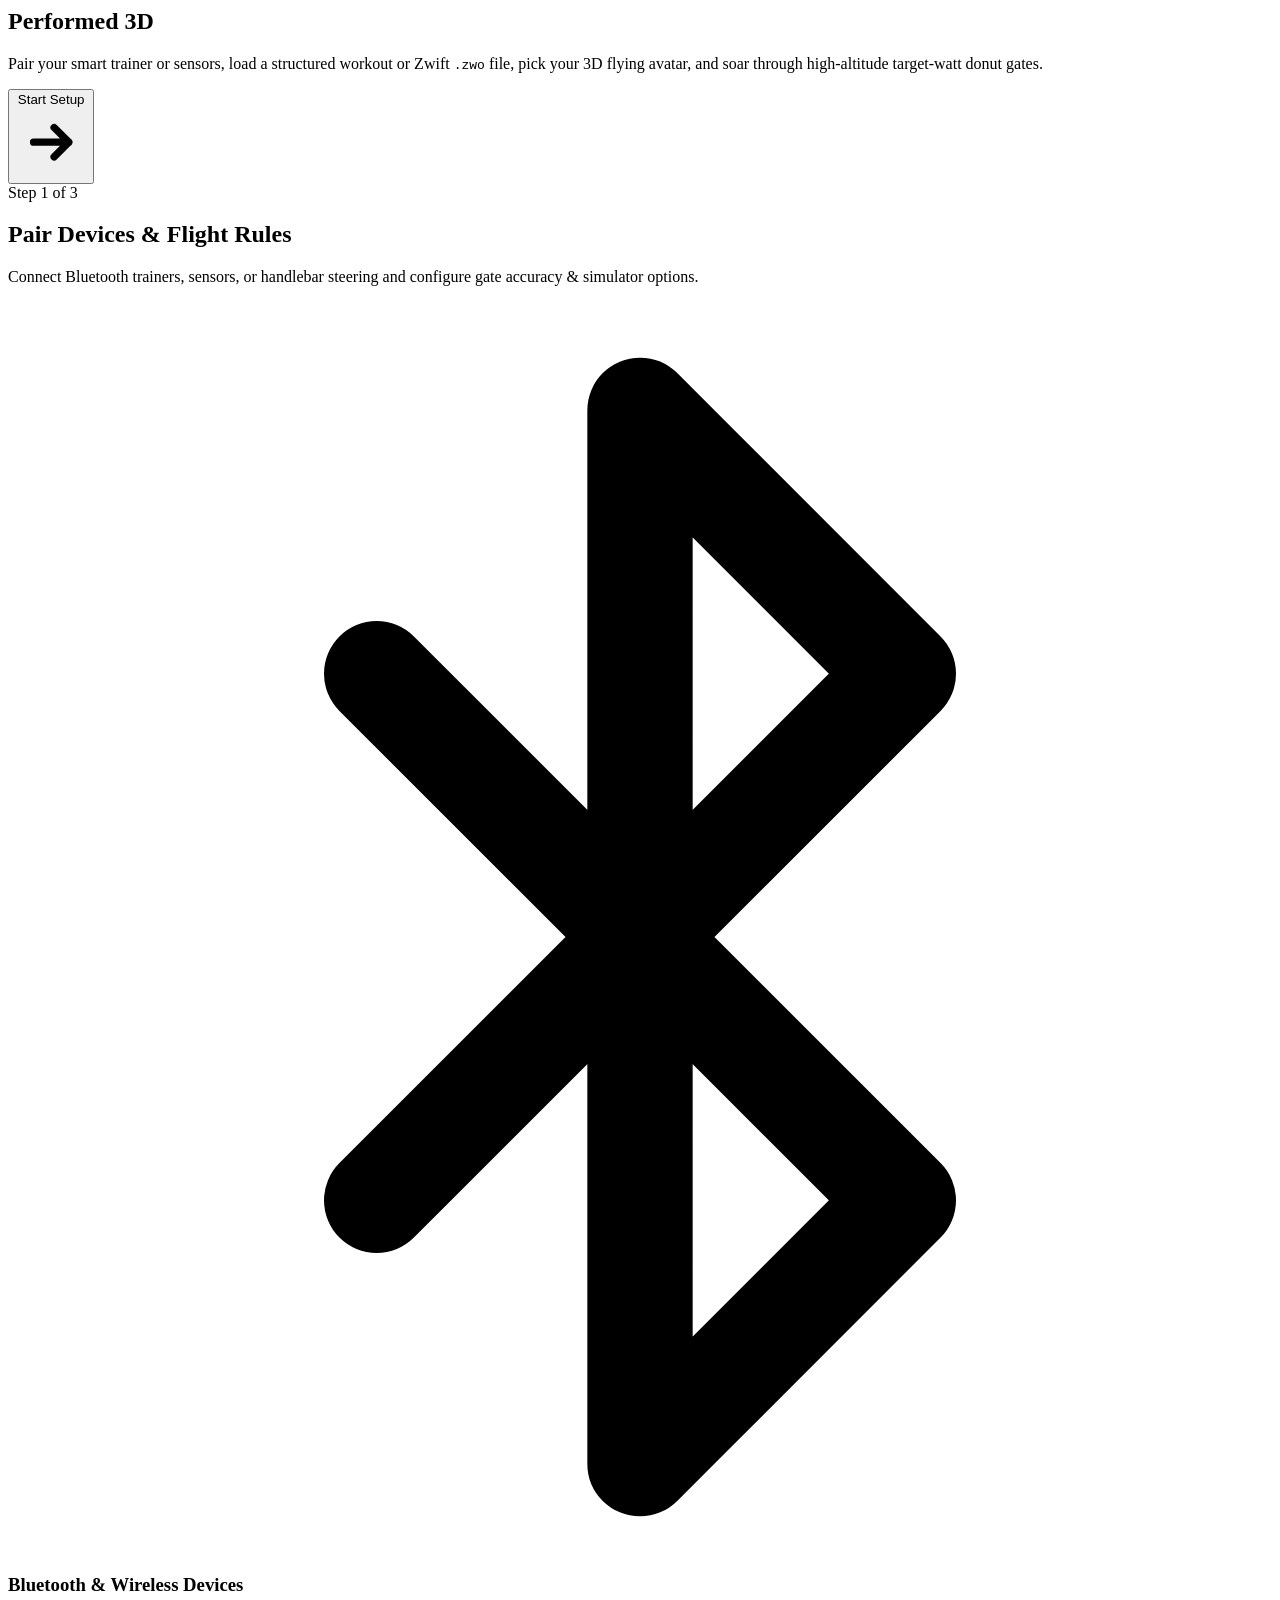
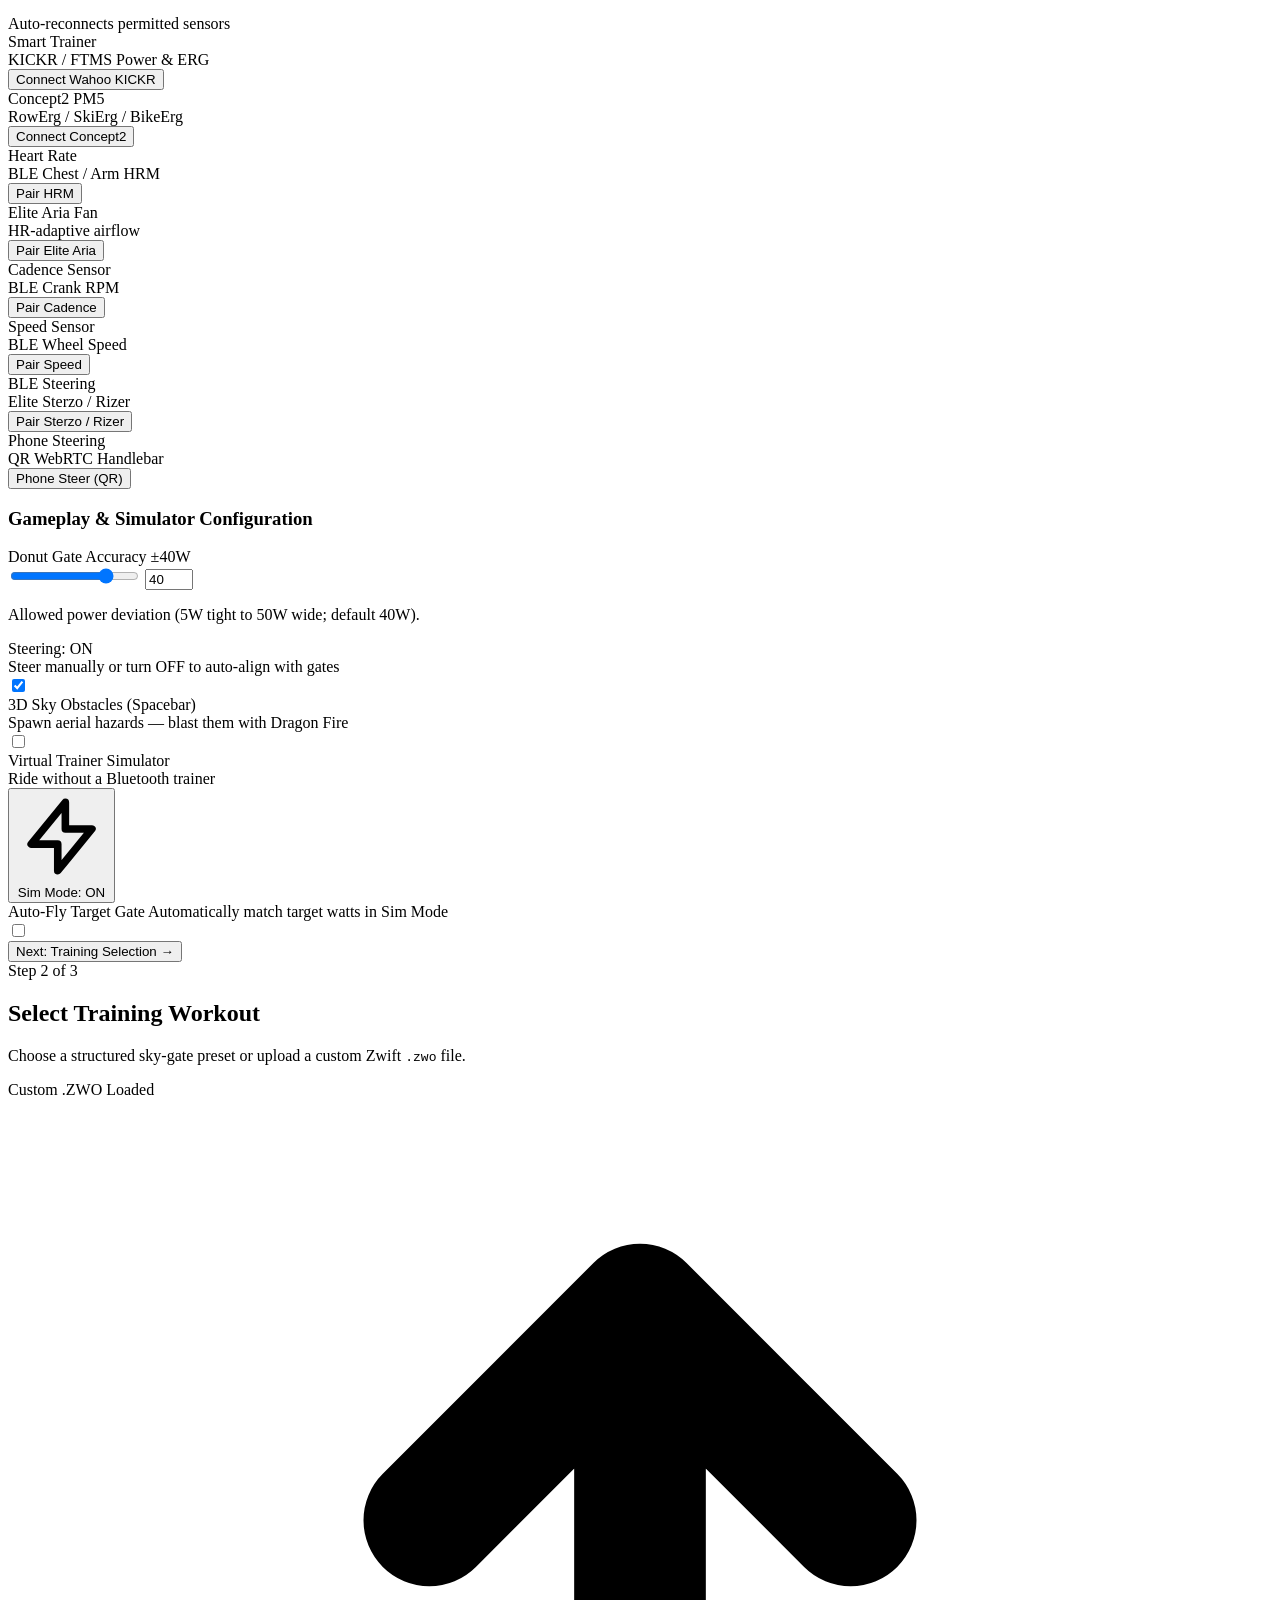
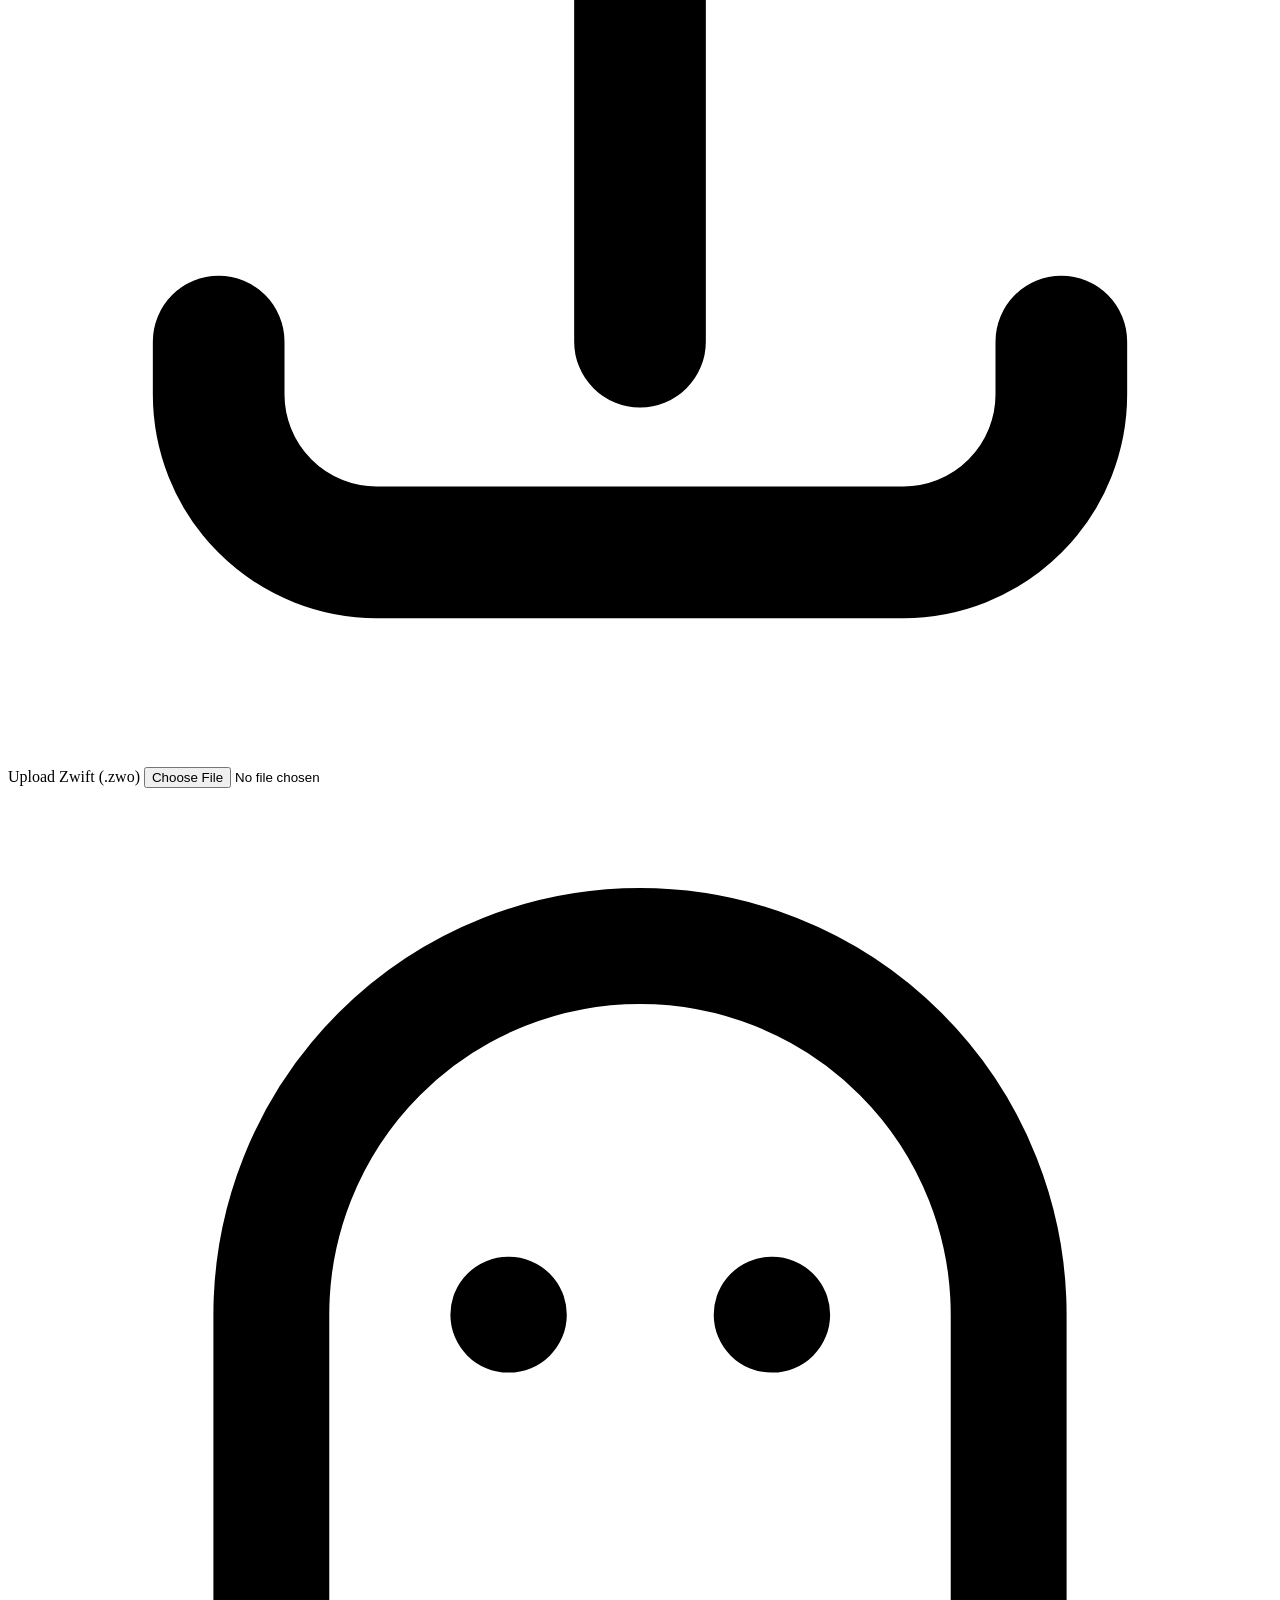
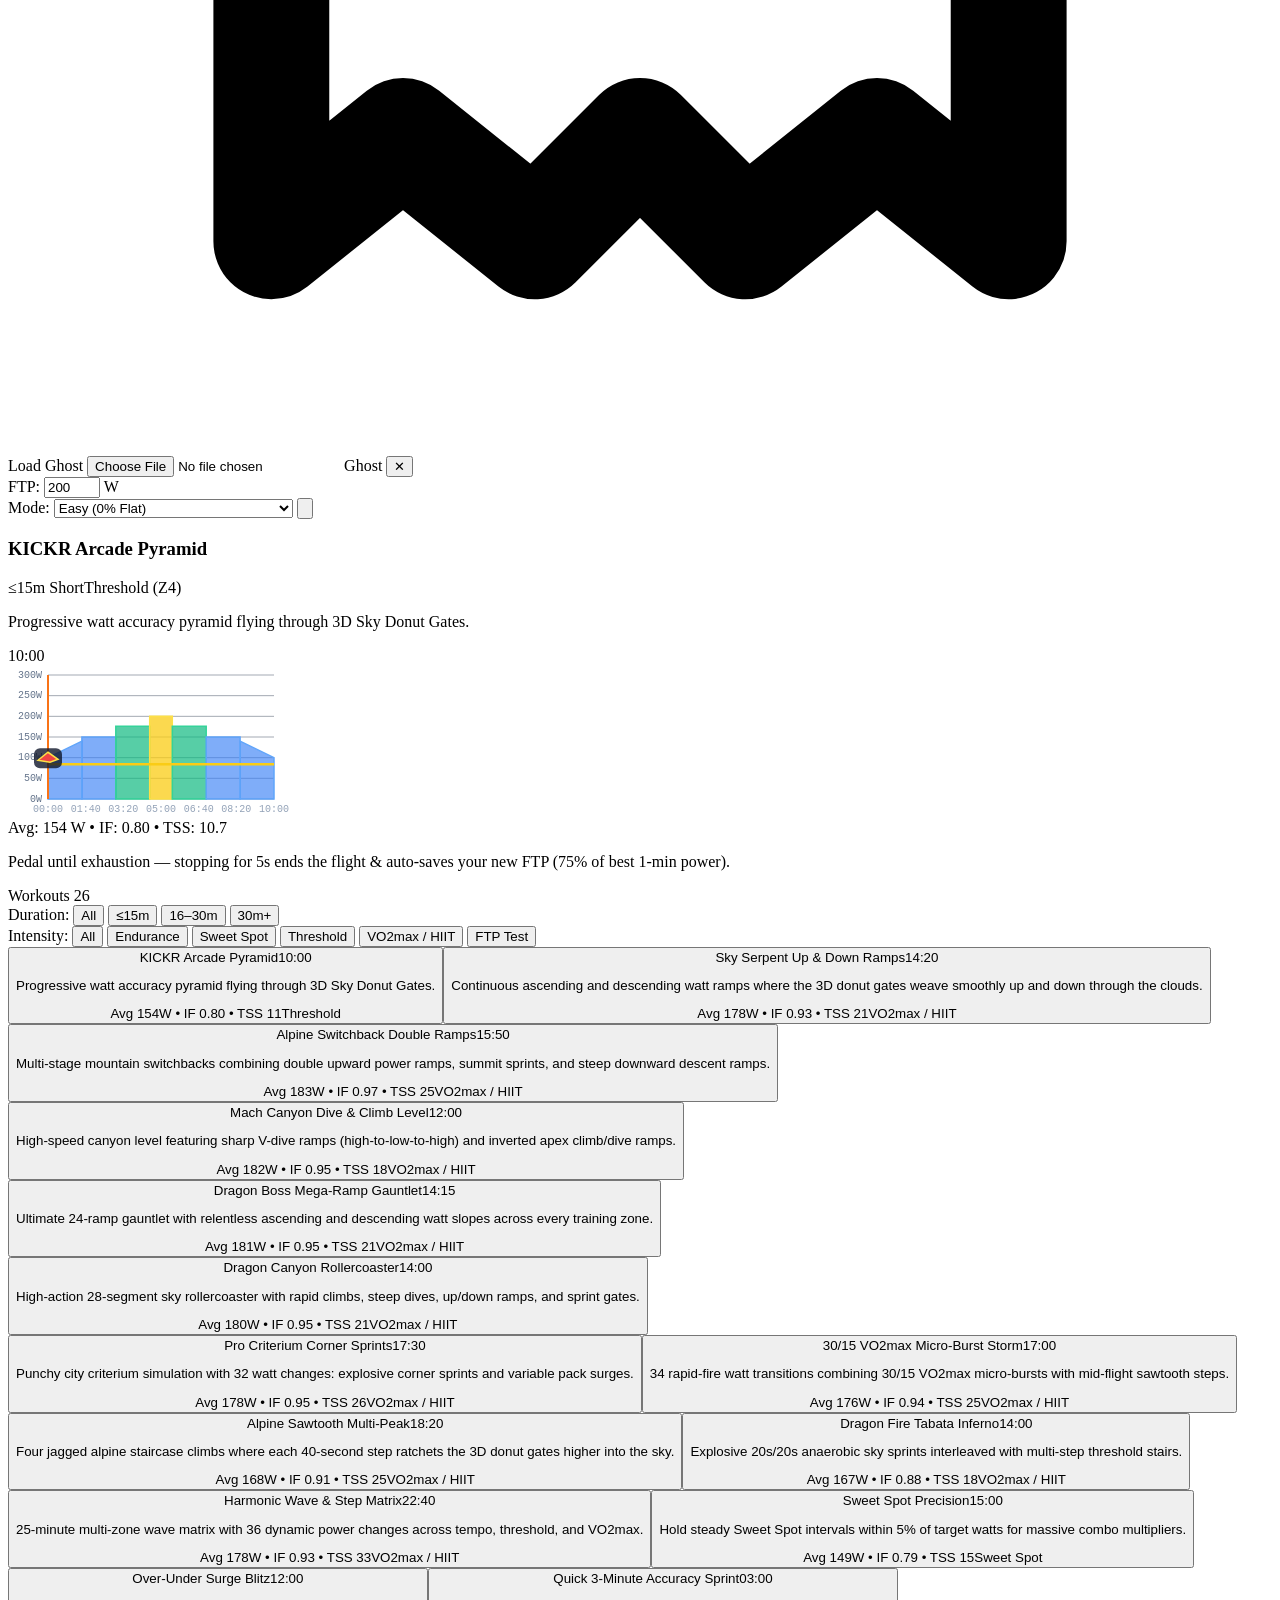
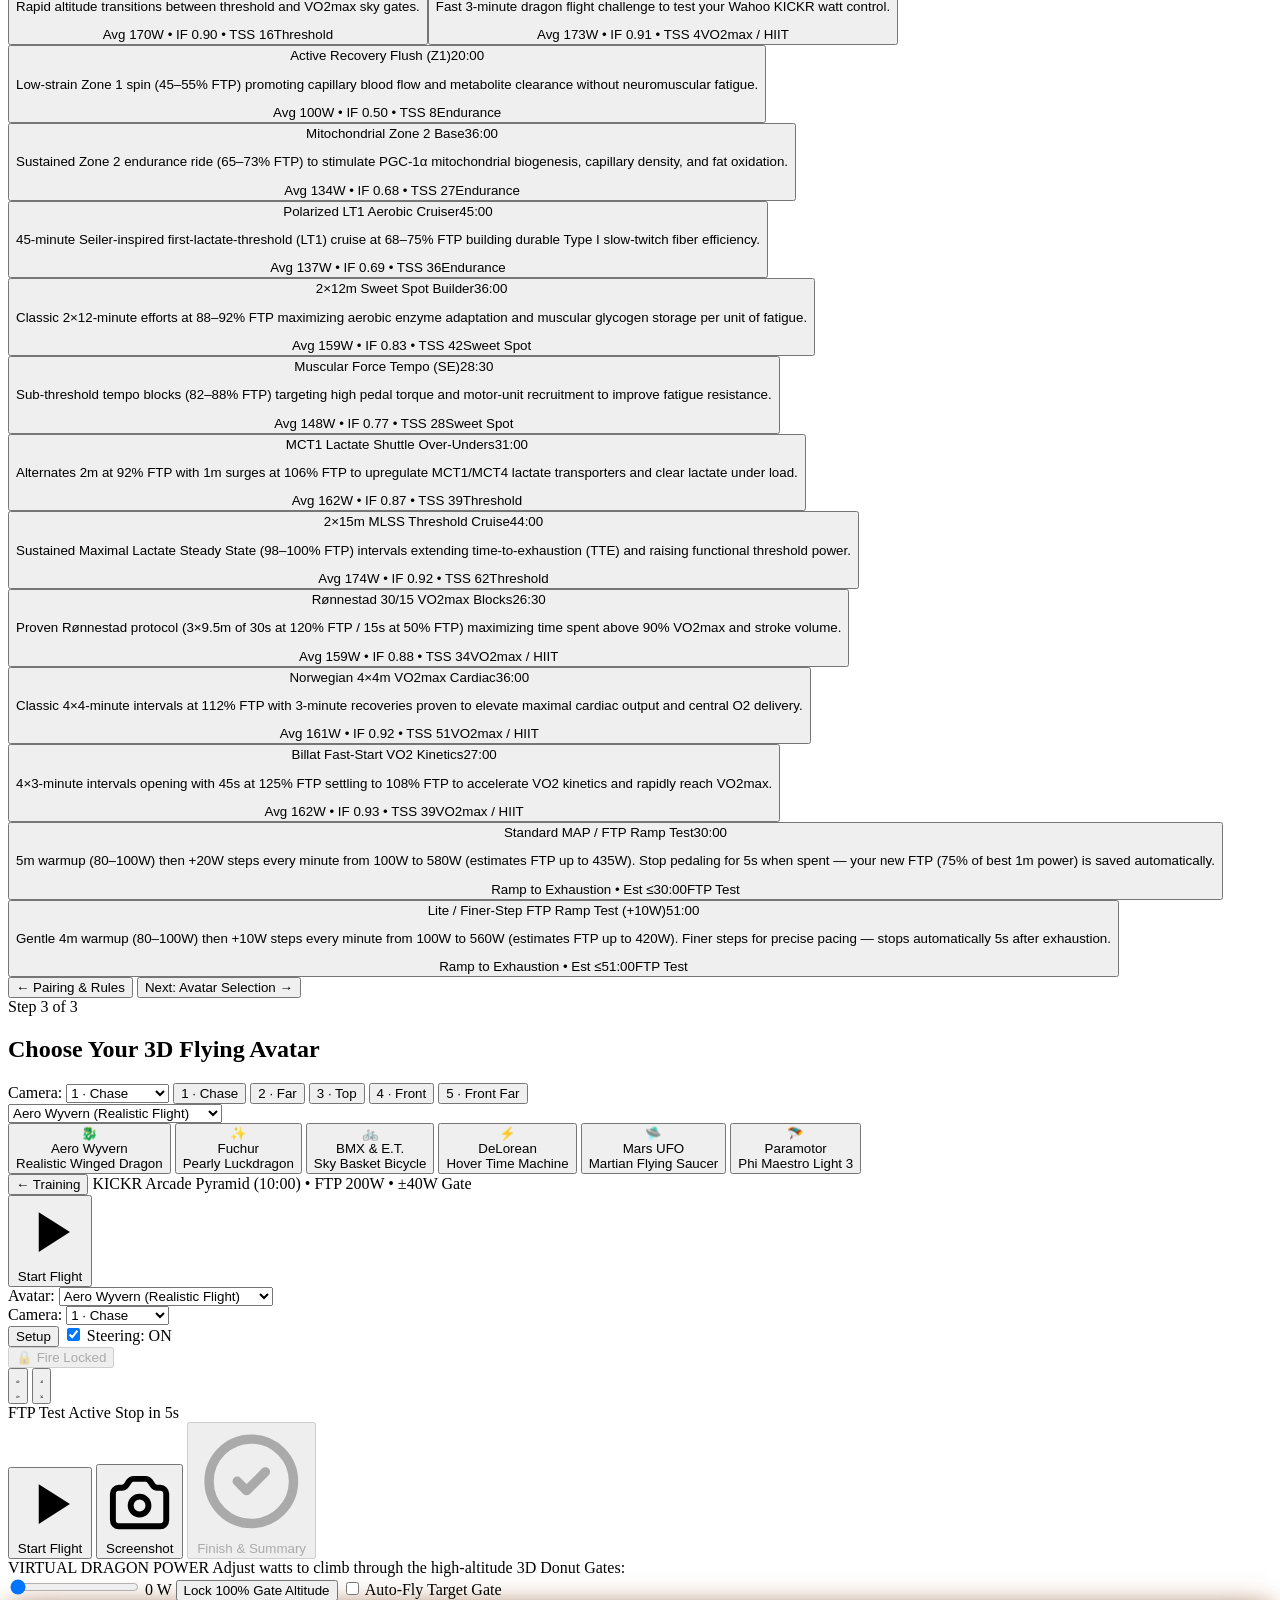
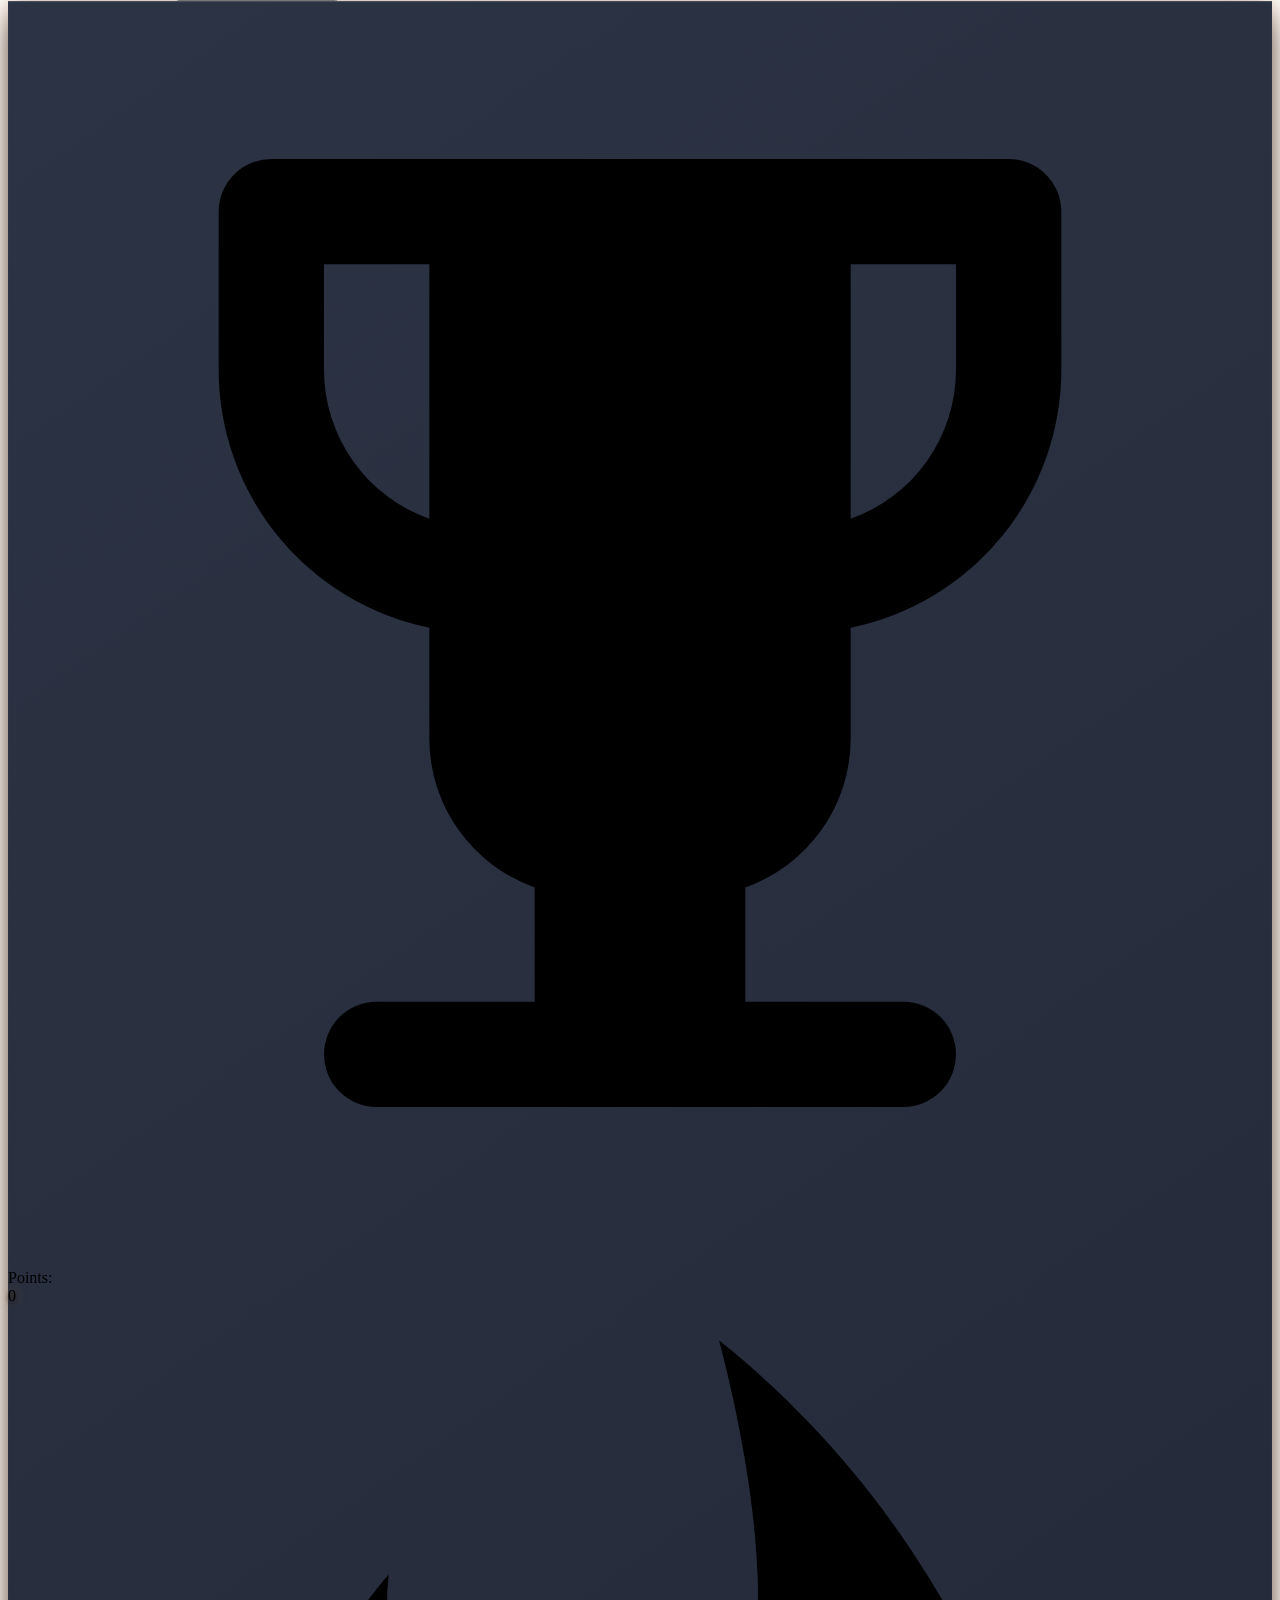
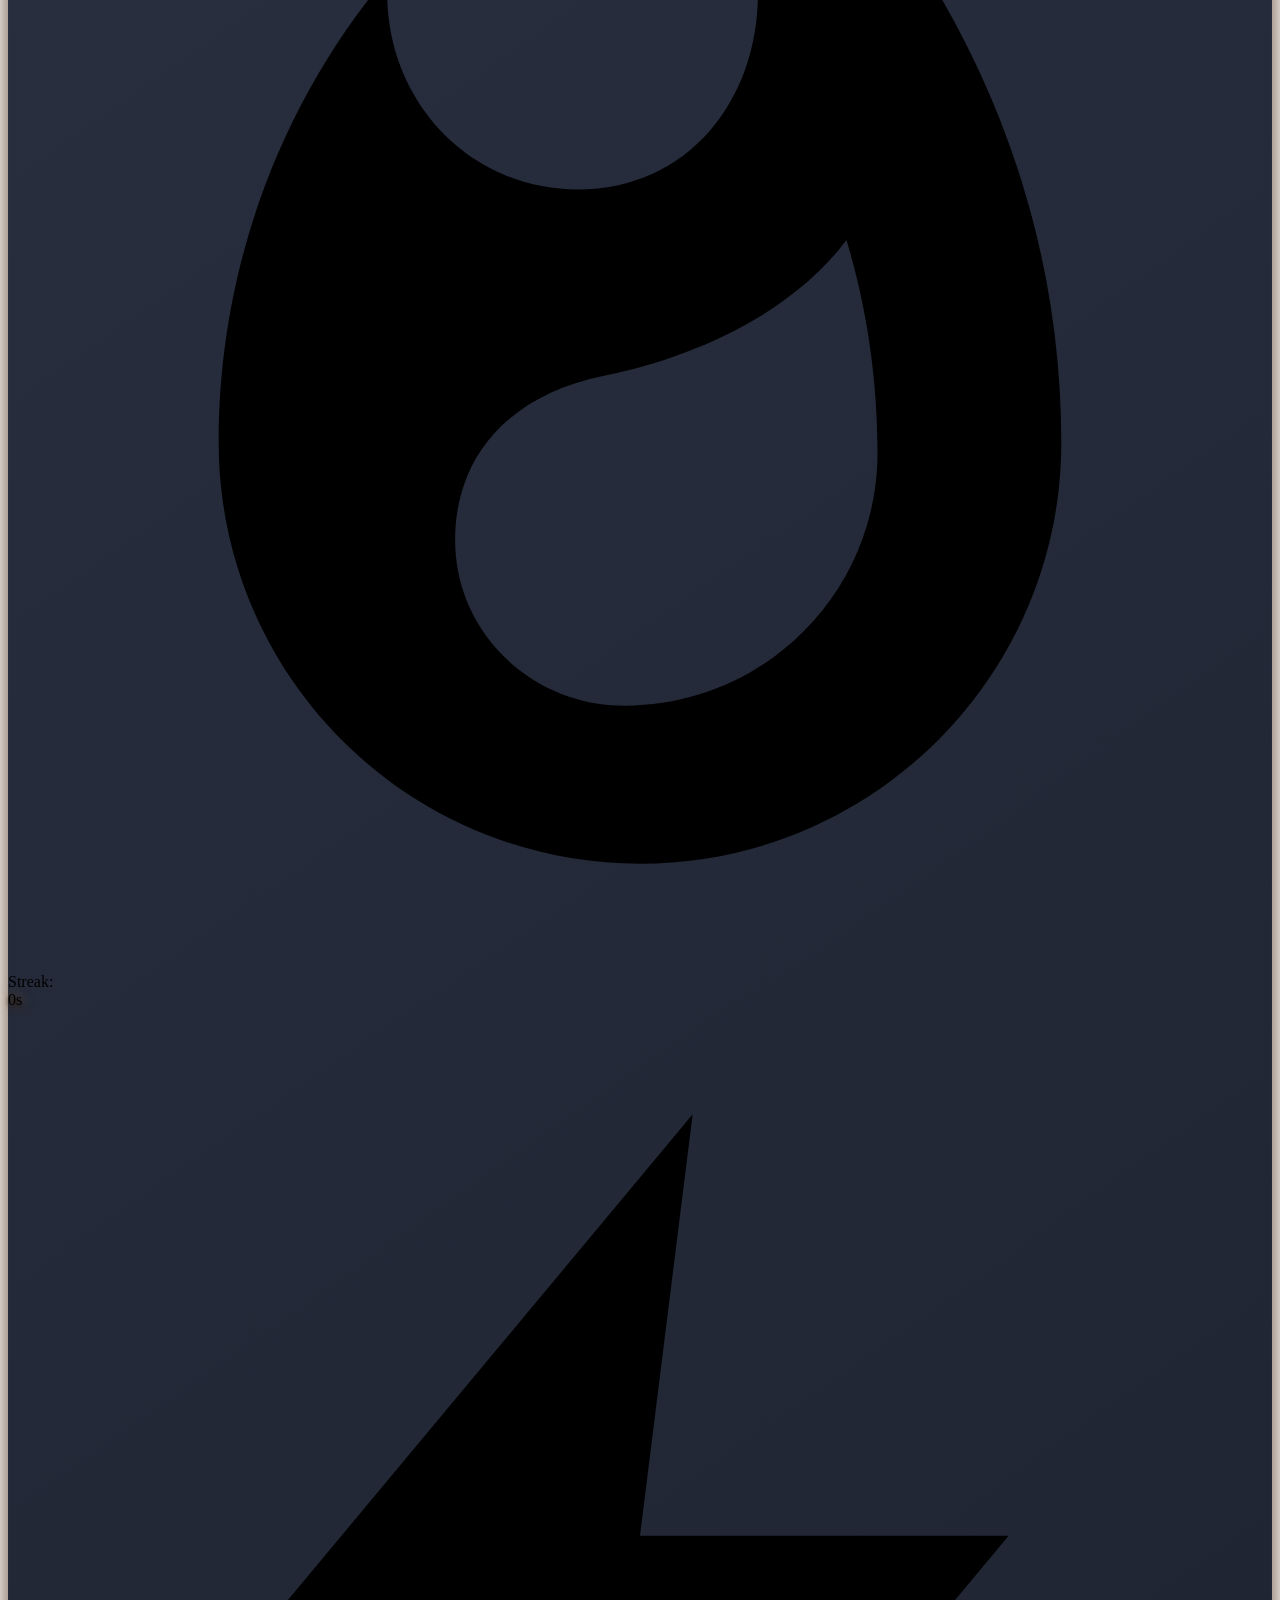
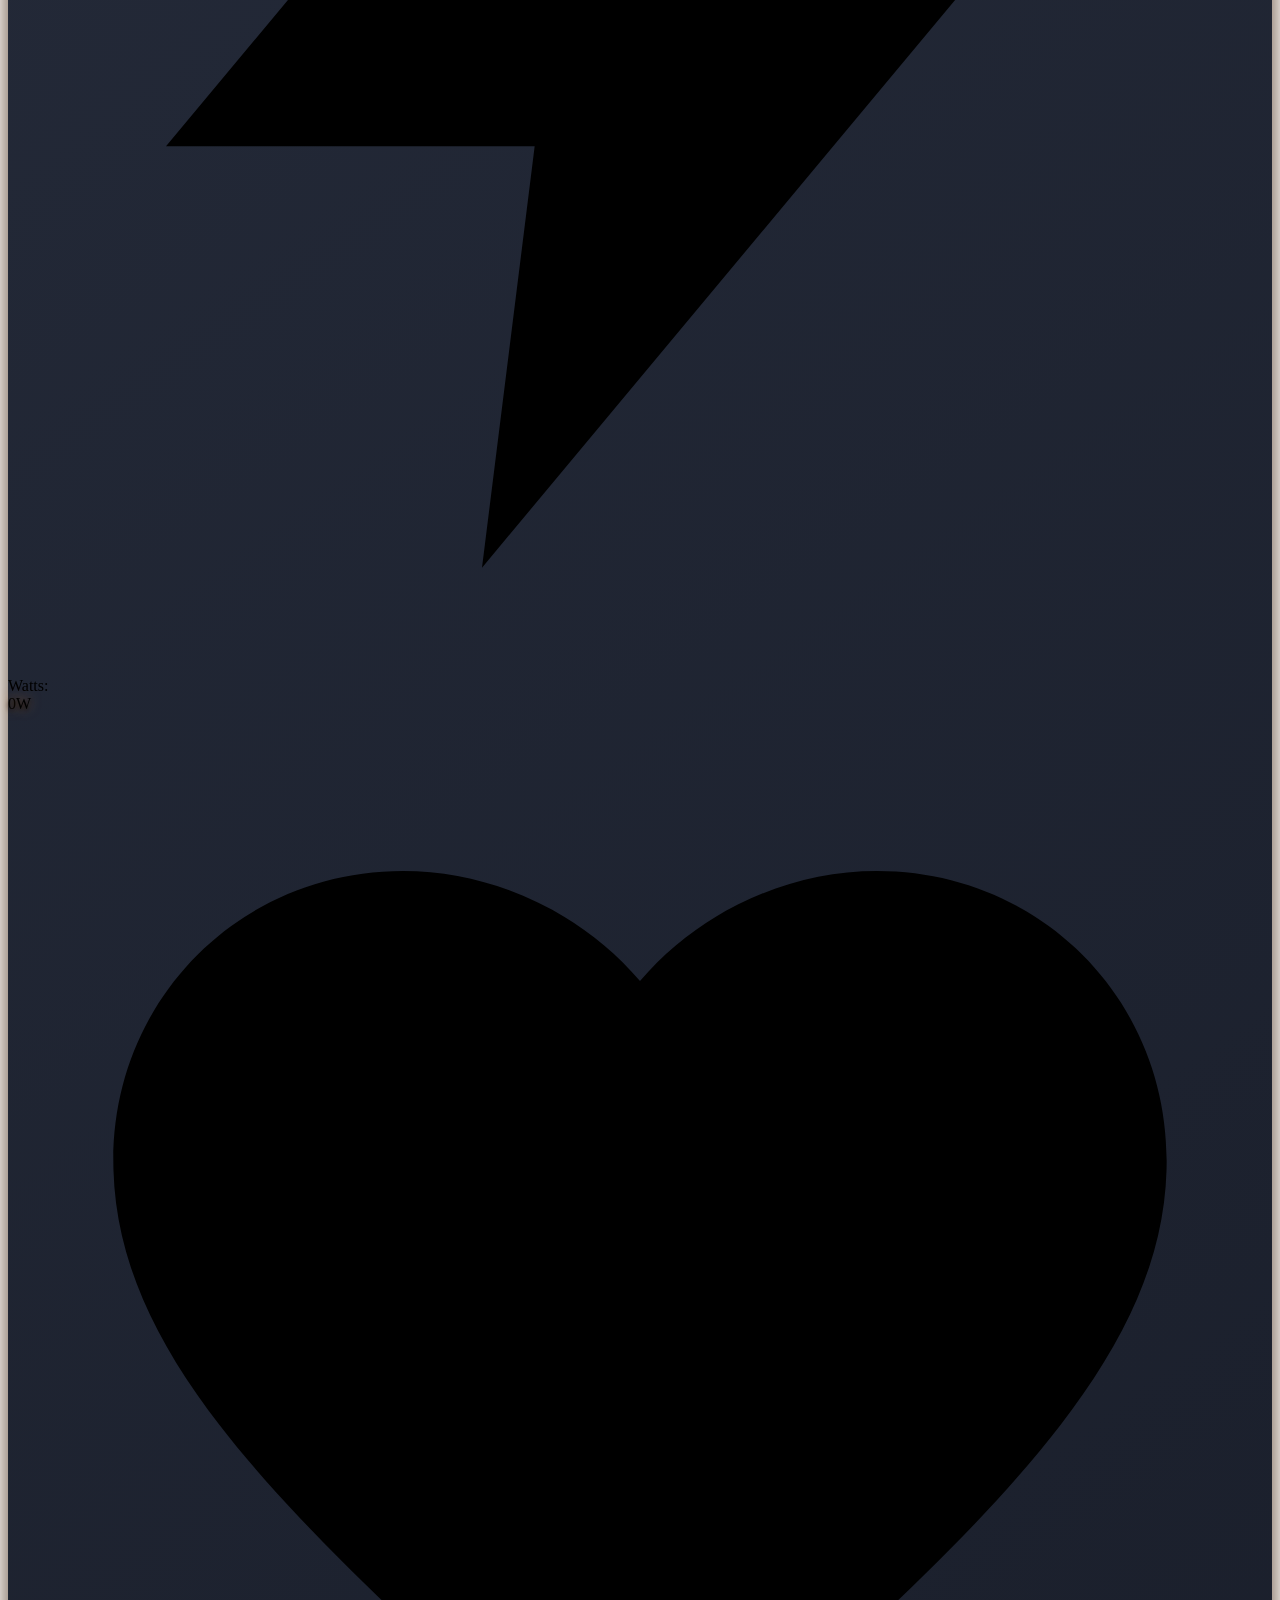
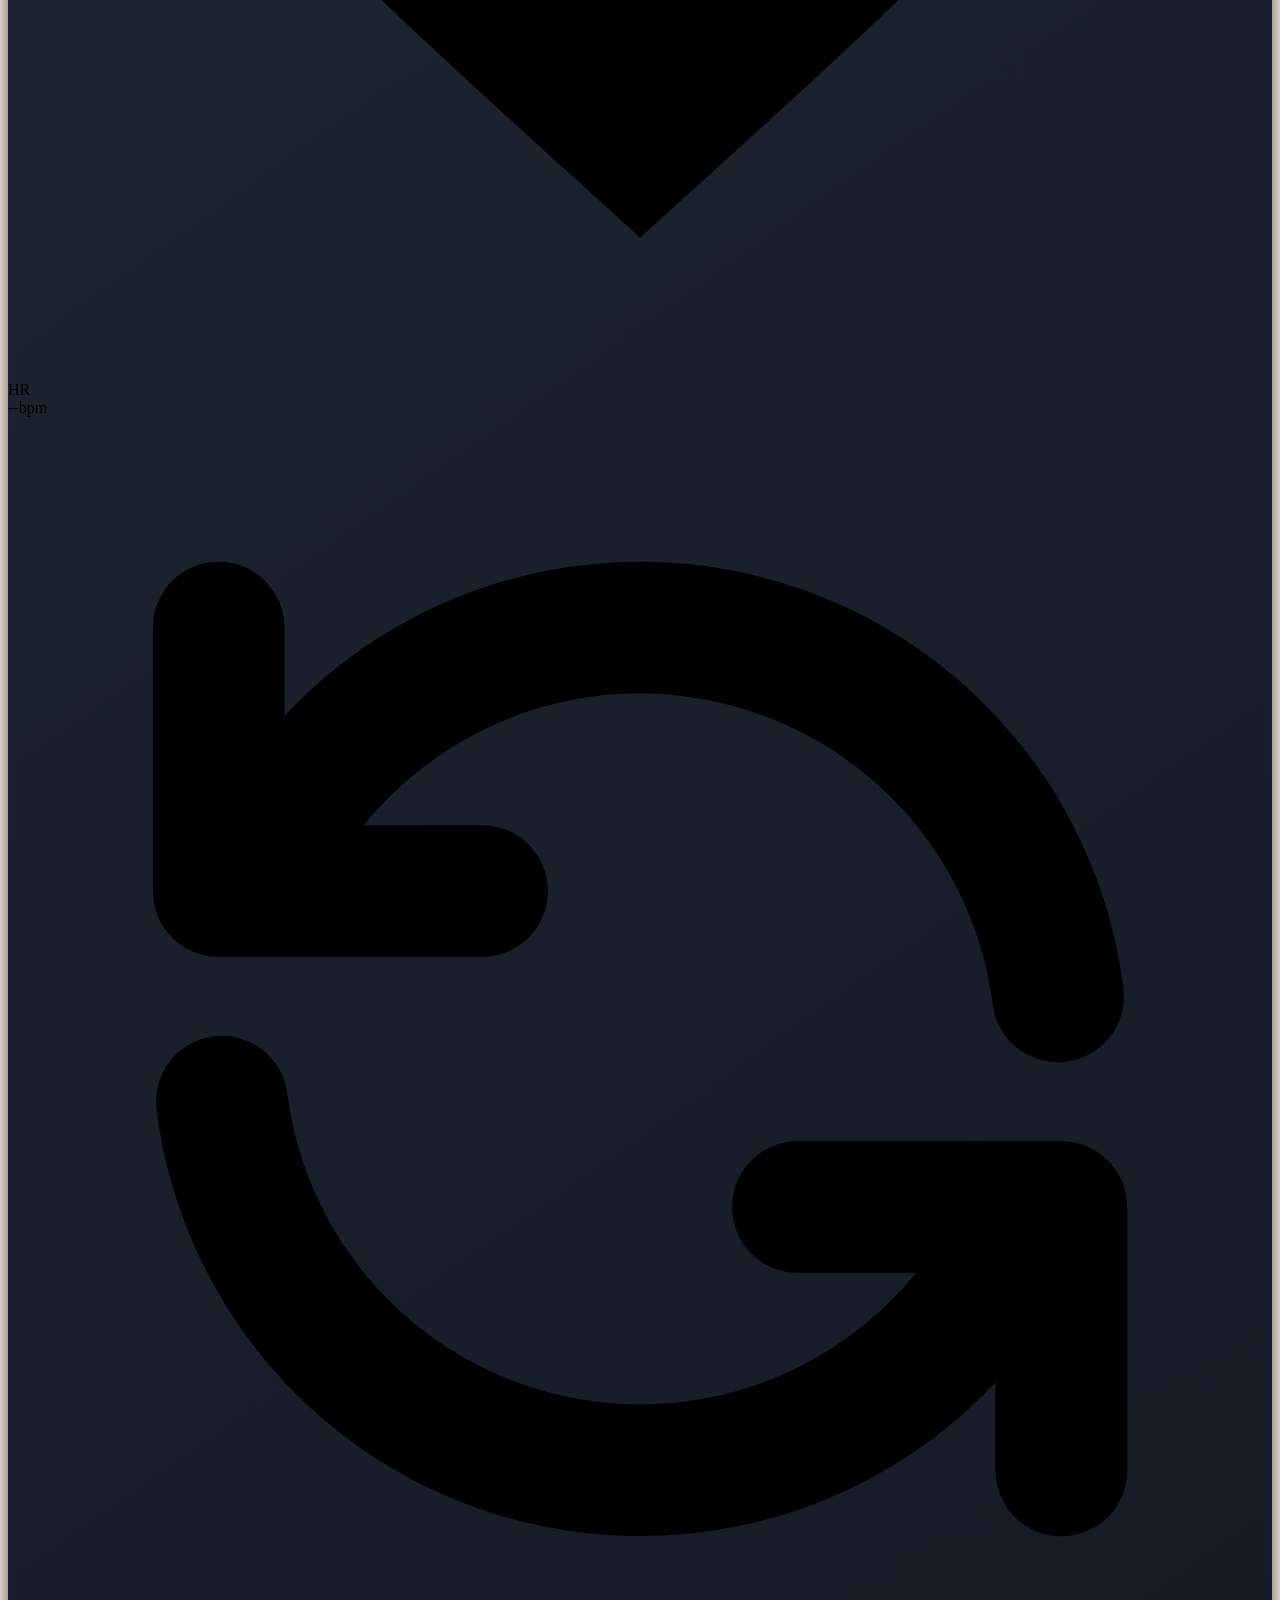
==== commit 76a223a2: "Update README.md to enhance training selection details and clarify workout options" ====
--- a/performed3d.html
+++ b/performed3d.html
@@ -156,13 +156,10 @@
     <header id="wizardHeaderBar" class="hidden fixed top-0 inset-x-0 z-30 px-3 sm:px-5 pt-2.5 sm:pt-3 pointer-events-none">
         <div class="max-w-5xl mx-auto bg-gray-950/85 backdrop-blur-xl border border-gray-800/90 rounded-2xl px-3.5 py-2 shadow-2xl flex flex-wrap items-center justify-between gap-2.5 pointer-events-auto">
             <div class="flex items-center gap-2.5">
-                <button id="wizardLogoBtn" type="button" title="Back to Splash Screen"
-                        class="group flex items-center gap-2.5 cursor-pointer text-left">
-                    <img src="performed3d.svg" alt="Performed 3D Logo" class="w-8 h-8 drop-shadow group-hover:scale-105 transition-transform">
-                    <span class="text-sm sm:text-base font-black tracking-tight bg-gradient-to-r from-emerald-400 via-amber-300 to-orange-400 bg-clip-text text-transparent">
-                        Performed 3D
-                    </span>
-                </button>
+                <img src="performed3d.svg" alt="Performed 3D Logo" class="w-8 h-8 drop-shadow">
+                <span class="text-sm sm:text-base font-black tracking-tight bg-gradient-to-r from-emerald-400 via-amber-300 to-orange-400 bg-clip-text text-transparent">
+                    Performed 3D
+                </span>
             </div>
 
             <!-- Stepper Pills -->
@@ -242,161 +239,868 @@
 
             <!-- Custom Detailed Hero Dragon & Sky Donut Gates Artwork -->
             <div class="relative z-10 rounded-2xl overflow-hidden border border-amber-500/30 bg-slate-950 shadow-inner">
-                <svg viewBox="0 0 880 400" class="w-full h-auto block" role="img" aria-label="Crimson Sky Dragon soaring and breathing fire through glowing 3D Sky Donut Gates">
+                <svg viewBox="0 0 960 440" class="w-full h-auto block" role="img" aria-label="Crimson Aero Wyvern soaring over a moonlit alpine canyon river and breathing fire through glowing 3D Sky Donut Gates">
                     <defs>
-                        <linearGradient id="splashSkyGrad" x1="0%" y1="0%" x2="100%" y2="100%">
-                            <stop offset="0%" stop-color="#020617"/>
-                            <stop offset="42%" stop-color="#1e1b4b"/>
-                            <stop offset="78%" stop-color="#0f3d3e"/>
-                            <stop offset="100%" stop-color="#064e3b"/>
+                        <!-- Sky & Atmospheric Scattering -->
+                        <linearGradient id="splashSkyGrad" x1="18%" y1="0%" x2="78%" y2="100%">
+                            <stop offset="0%" stop-color="#020510"/>
+                            <stop offset="26%" stop-color="#081229"/>
+                            <stop offset="54%" stop-color="#112244"/>
+                            <stop offset="78%" stop-color="#0e3342"/>
+                            <stop offset="100%" stop-color="#06262a"/>
                         </linearGradient>
-                        <radialGradient id="splashSunGlow" cx="68%" cy="44%" r="48%">
-                            <stop offset="0%" stop-color="#fde047" stop-opacity="0.42"/>
-                            <stop offset="45%" stop-color="#f97316" stop-opacity="0.20"/>
-                            <stop offset="100%" stop-color="#020617" stop-opacity="0"/>
+                        <radialGradient id="splashAlpenglow" cx="76%" cy="56%" r="48%">
+                            <stop offset="0%" stop-color="#fde68a" stop-opacity="0.32"/>
+                            <stop offset="35%" stop-color="#fb923c" stop-opacity="0.16"/>
+                            <stop offset="70%" stop-color="#7c2d12" stop-opacity="0.06"/>
+                            <stop offset="100%" stop-color="#020510" stop-opacity="0"/>
                         </radialGradient>
-                        <linearGradient id="splashBodyGrad" x1="0%" y1="0%" x2="100%" y2="100%">
-                            <stop offset="0%" stop-color="#fb7185"/>
-                            <stop offset="35%" stop-color="#ef4444"/>
-                            <stop offset="75%" stop-color="#b91c1c"/>
-                            <stop offset="100%" stop-color="#7f1d1d"/>
+                        <radialGradient id="splashFireGlow" cx="63%" cy="40%" r="38%">
+                            <stop offset="0%" stop-color="#fef08a" stop-opacity="0.50"/>
+                            <stop offset="34%" stop-color="#f97316" stop-opacity="0.25"/>
+                            <stop offset="68%" stop-color="#dc2626" stop-opacity="0.08"/>
+                            <stop offset="100%" stop-color="#020510" stop-opacity="0"/>
+                        </radialGradient>
+                        <radialGradient id="splashMoonHalo" cx="12.5%" cy="15%" r="22%">
+                            <stop offset="0%" stop-color="#e0f2fe" stop-opacity="0.45"/>
+                            <stop offset="32%" stop-color="#7dd3fc" stop-opacity="0.14"/>
+                            <stop offset="100%" stop-color="#020510" stop-opacity="0"/>
+                        </radialGradient>
+                        <linearGradient id="splashMoonDisc" x1="20%" y1="15%" x2="85%" y2="85%">
+                            <stop offset="0%" stop-color="#ffffff"/>
+                            <stop offset="58%" stop-color="#e2e8f0"/>
+                            <stop offset="100%" stop-color="#94a3b8"/>
                         </linearGradient>
-                        <linearGradient id="splashWingMembrane" x1="15%" y1="0%" x2="85%" y2="100%">
+
+                        <!-- Alpine Granite, Snow & Mist -->
+                        <linearGradient id="splashMtnMoonLit" x1="0%" y1="0%" x2="75%" y2="100%">
+                            <stop offset="0%" stop-color="#e2e8f0"/>
+                            <stop offset="32%" stop-color="#94a3b8"/>
+                            <stop offset="72%" stop-color="#334155"/>
+                            <stop offset="100%" stop-color="#0f172a"/>
+                        </linearGradient>
+                        <linearGradient id="splashMtnFireLit" x1="20%" y1="0%" x2="80%" y2="100%">
+                            <stop offset="0%" stop-color="#fed7aa"/>
+                            <stop offset="36%" stop-color="#8b6555"/>
+                            <stop offset="76%" stop-color="#334155"/>
+                            <stop offset="100%" stop-color="#0f172a"/>
+                        </linearGradient>
+                        <linearGradient id="splashMtnMidLit" x1="0%" y1="0%" x2="80%" y2="100%">
+                            <stop offset="0%" stop-color="#64748b"/>
+                            <stop offset="55%" stop-color="#1e293b"/>
+                            <stop offset="100%" stop-color="#091120"/>
+                        </linearGradient>
+                        <linearGradient id="splashMistLayer" x1="0%" y1="0%" x2="0%" y2="100%">
+                            <stop offset="0%" stop-color="#99f6e4" stop-opacity="0"/>
+                            <stop offset="48%" stop-color="#5eead4" stop-opacity="0.15"/>
+                            <stop offset="100%" stop-color="#091326" stop-opacity="0"/>
+                        </linearGradient>
+
+                        <!-- Canyon River Water & Reflections -->
+                        <linearGradient id="splashRiverDeep" x1="72%" y1="0%" x2="36%" y2="100%">
+                            <stop offset="0%" stop-color="#062836"/>
+                            <stop offset="35%" stop-color="#0c5c75"/>
+                            <stop offset="72%" stop-color="#0891b2"/>
+                            <stop offset="100%" stop-color="#0ea5e9"/>
+                        </linearGradient>
+                        <linearGradient id="splashRiverCore" x1="68%" y1="0%" x2="42%" y2="100%">
+                            <stop offset="0%" stop-color="#155e75" stop-opacity="0.35"/>
+                            <stop offset="50%" stop-color="#22d3ee" stop-opacity="0.58"/>
+                            <stop offset="100%" stop-color="#67e8f9" stop-opacity="0.72"/>
+                        </linearGradient>
+                        <radialGradient id="splashRiverFireGlow" cx="56%" cy="84%" r="24%">
+                            <stop offset="0%" stop-color="#fef08a" stop-opacity="0.58"/>
+                            <stop offset="42%" stop-color="#f97316" stop-opacity="0.28"/>
+                            <stop offset="100%" stop-color="#0891b2" stop-opacity="0"/>
+                        </radialGradient>
+
+                        <!-- WORLD-SPACE (userSpaceOnUse) 3D DRAGON ANATOMY LIGHTING -->
+                        <linearGradient id="splashBodyWorld" gradientUnits="userSpaceOnUse" x1="485" y1="138" x2="255" y2="355">
+                            <stop offset="0%" stop-color="#ef4444"/>
+                            <stop offset="28%" stop-color="#dc2626"/>
+                            <stop offset="62%" stop-color="#991b1b"/>
+                            <stop offset="88%" stop-color="#5c090d"/>
+                            <stop offset="100%" stop-color="#2b0406"/>
+                        </linearGradient>
+                        <radialGradient id="splashDragonFireBounce" gradientUnits="userSpaceOnUse" cx="575" cy="175" r="230">
+                            <stop offset="0%" stop-color="#fde047" stop-opacity="0.65"/>
+                            <stop offset="28%" stop-color="#fb923c" stop-opacity="0.45"/>
+                            <stop offset="62%" stop-color="#ef4444" stop-opacity="0.18"/>
+                            <stop offset="100%" stop-color="#7f1d1d" stop-opacity="0"/>
+                        </radialGradient>
+                        <linearGradient id="splashHeadWorld" gradientUnits="userSpaceOnUse" x1="585" y1="158" x2="435" y2="182">
+                            <stop offset="0%" stop-color="#fb923c"/>
+                            <stop offset="26%" stop-color="#dc2626"/>
+                            <stop offset="68%" stop-color="#881317"/>
+                            <stop offset="100%" stop-color="#45080b"/>
+                        </linearGradient>
+                        <linearGradient id="splashJawWorld" gradientUnits="userSpaceOnUse" x1="575" y1="176" x2="490" y2="178">
+                            <stop offset="0%" stop-color="#fde047"/>
+                            <stop offset="24%" stop-color="#f97316"/>
+                            <stop offset="62%" stop-color="#b91c1c"/>
+                            <stop offset="100%" stop-color="#4c070b"/>
+                        </linearGradient>
+                        <linearGradient id="splashWingArmWorld" gradientUnits="userSpaceOnUse" x1="230" y1="48" x2="415" y2="215">
                             <stop offset="0%" stop-color="#f97316"/>
-                            <stop offset="50%" stop-color="#dc2626"/>
-                            <stop offset="100%" stop-color="#450a0a"/>
+                            <stop offset="25%" stop-color="#dc2626"/>
+                            <stop offset="72%" stop-color="#991b1b"/>
+                            <stop offset="100%" stop-color="#58080c"/>
                         </linearGradient>
-                        <linearGradient id="splashBellyGold" x1="0%" y1="0%" x2="100%" y2="0%">
+
+                        <!-- Wing Membrane Subsurface Scattering -->
+                        <radialGradient id="splashWingNearSSS" gradientUnits="userSpaceOnUse" cx="325" cy="175" r="265">
+                            <stop offset="0%" stop-color="#fb923c"/>
+                            <stop offset="28%" stop-color="#dc2626"/>
+                            <stop offset="64%" stop-color="#881318"/>
+                            <stop offset="88%" stop-color="#3f0609"/>
+                            <stop offset="100%" stop-color="#210204"/>
+                        </radialGradient>
+                        <radialGradient id="splashWingPanelGlow" cx="58%" cy="50%" r="52%">
+                            <stop offset="0%" stop-color="#fde047" stop-opacity="0.44"/>
+                            <stop offset="45%" stop-color="#f97316" stop-opacity="0.24"/>
+                            <stop offset="100%" stop-color="#7f1d1d" stop-opacity="0"/>
+                        </radialGradient>
+                        <radialGradient id="splashWingFarSSS" gradientUnits="userSpaceOnUse" cx="535" cy="148" r="145">
+                            <stop offset="0%" stop-color="#fb923c"/>
+                            <stop offset="34%" stop-color="#b91c1c"/>
+                            <stop offset="74%" stop-color="#58090d"/>
+                            <stop offset="100%" stop-color="#240305"/>
+                        </radialGradient>
+                        <linearGradient id="splashBoneSpar" x1="0%" y1="0%" x2="100%" y2="100%">
+                            <stop offset="0%" stop-color="#fef3c7"/>
+                            <stop offset="28%" stop-color="#d97706"/>
+                            <stop offset="68%" stop-color="#7f1d1d"/>
+                            <stop offset="100%" stop-color="#2d0407"/>
+                        </linearGradient>
+                        <linearGradient id="splashBellyGold" gradientUnits="userSpaceOnUse" x1="518" y1="168" x2="125" y2="365">
+                            <stop offset="0%" stop-color="#fef9c3"/>
+                            <stop offset="24%" stop-color="#fbbf24"/>
+                            <stop offset="58%" stop-color="#b45309"/>
+                            <stop offset="100%" stop-color="#451a03"/>
+                        </linearGradient>
+                        <linearGradient id="splashHornKeratin" x1="95%" y1="82%" x2="5%" y2="12%">
+                            <stop offset="0%" stop-color="#3b1304"/>
+                            <stop offset="28%" stop-color="#78350f"/>
+                            <stop offset="62%" stop-color="#d97706"/>
+                            <stop offset="88%" stop-color="#fde68a"/>
+                            <stop offset="100%" stop-color="#fffbeb"/>
+                        </linearGradient>
+                        <radialGradient id="splashMawOral" gradientUnits="userSpaceOnUse" cx="546" cy="167" r="36">
                             <stop offset="0%" stop-color="#fef08a"/>
-                            <stop offset="60%" stop-color="#f59e0b"/>
-                            <stop offset="100%" stop-color="#b45309"/>
+                            <stop offset="38%" stop-color="#f97316"/>
+                            <stop offset="75%" stop-color="#7f1d1d"/>
+                            <stop offset="100%" stop-color="#280305"/>
+                        </radialGradient>
+
+                        <!-- Seamless 3D Torus Sky Donut Gate & Turbulent Fire Gradients -->
+                        <linearGradient id="splashGateNeon" x1="12%" y1="4%" x2="88%" y2="96%">
+                            <stop offset="0%" stop-color="#34d399"/>
+                            <stop offset="34%" stop-color="#84cc16"/>
+                            <stop offset="68%" stop-color="#facc15"/>
+                            <stop offset="100%" stop-color="#f97316"/>
                         </linearGradient>
-                        <linearGradient id="splashGateNeon" x1="0%" y1="0%" x2="100%" y2="100%">
-                            <stop offset="0%" stop-color="#4ade80"/>
-                            <stop offset="50%" stop-color="#facc15"/>
-                            <stop offset="100%" stop-color="#f97316"/>
+                        <linearGradient id="splashGateOuterShell" x1="0%" y1="0%" x2="100%" y2="100%">
+                            <stop offset="0%" stop-color="#065f46"/>
+                            <stop offset="48%" stop-color="#115e59"/>
+                            <stop offset="100%" stop-color="#9a3412"/>
+                        </linearGradient>
+                        <linearGradient id="splashFireSmoke" x1="0%" y1="50%" x2="100%" y2="50%">
+                            <stop offset="0%" stop-color="#ea580c" stop-opacity="0.78"/>
+                            <stop offset="45%" stop-color="#991b1b" stop-opacity="0.60"/>
+                            <stop offset="78%" stop-color="#450a0a" stop-opacity="0.36"/>
+                            <stop offset="100%" stop-color="#0f172a" stop-opacity="0"/>
+                        </linearGradient>
+                        <linearGradient id="splashFireOuter" x1="0%" y1="50%" x2="100%" y2="50%">
+                            <stop offset="0%" stop-color="#fde047"/>
+                            <stop offset="28%" stop-color="#fb923c"/>
+                            <stop offset="65%" stop-color="#ef4444" stop-opacity="0.9"/>
+                            <stop offset="100%" stop-color="#7f1d1d" stop-opacity="0"/>
                         </linearGradient>
                         <linearGradient id="splashFirePlume" x1="0%" y1="50%" x2="100%" y2="50%">
                             <stop offset="0%" stop-color="#ffffff"/>
-                            <stop offset="22%" stop-color="#fef08a"/>
-                            <stop offset="58%" stop-color="#fb923c"/>
-                            <stop offset="100%" stop-color="#ef4444" stop-opacity="0.1"/>
+                            <stop offset="24%" stop-color="#fef9c3"/>
+                            <stop offset="56%" stop-color="#fde047"/>
+                            <stop offset="84%" stop-color="#f97316" stop-opacity="0.85"/>
+                            <stop offset="100%" stop-color="#dc2626" stop-opacity="0"/>
                         </linearGradient>
+
+                        <filter id="splashSoftGlow" x="-25%" y="-25%" width="150%" height="150%">
+                            <feGaussianBlur stdDeviation="5" result="blur"/>
+                            <feMerge>
+                                <feMergeNode in="blur"/>
+                                <feMergeNode in="SourceGraphic"/>
+                            </feMerge>
+                        </filter>
+                        <filter id="splashAuraBlur" x="-35%" y="-35%" width="170%" height="170%">
+                            <feGaussianBlur stdDeviation="11"/>
+                        </filter>
+                        <clipPath id="splashMoonClip">
+                            <circle cx="120" cy="66" r="22"/>
+                        </clipPath>
+                        <clipPath id="splashGateNearClip">
+                            <rect x="14" y="-92" width="84" height="184"/>
+                        </clipPath>
+                        <clipPath id="splashViewportClip">
+                            <rect width="960" height="440"/>
+                        </clipPath>
                     </defs>
-
-                    <!-- Twilight Canyon Sky & Sunburst -->
-                    <rect width="880" height="400" fill="url(#splashSkyGrad)"/>
-                    <rect width="880" height="400" fill="url(#splashSunGlow)"/>
-
-                    <!-- Starfield & Floating Sky Motes -->
-                    <g fill="#fef9c3" opacity="0.65">
-                        <circle cx="88" cy="58" r="1.8"/><circle cx="154" cy="92" r="1.3"/><circle cx="242" cy="48" r="2.0"/>
-                        <circle cx="338" cy="74" r="1.4"/><circle cx="490" cy="44" r="1.8"/><circle cx="768" cy="64" r="2.1"/>
-                        <circle cx="822" cy="108" r="1.5"/><circle cx="640" cy="52" r="1.4"/><circle cx="62" cy="152" r="1.5"/>
-                    </g>
-
-                    <!-- Distant Canyon Peaks & Pine Ridges -->
-                    <path d="M0 400 L0 310 L95 255 L175 302 L285 228 L390 296 L495 244 L605 305 L735 235 L830 288 L880 262 L880 400 Z"
-                          fill="#0f172a" opacity="0.72"/>
-                    <path d="M0 400 L0 342 L120 294 L225 338 L350 286 L465 344 L590 292 L710 340 L820 302 L880 326 L880 400 Z"
-                          fill="#064e3b" opacity="0.62"/>
-
-                    <!-- Distant Sky Donut Gates & Flight Trajectory Ribbon -->
-                    <path d="M 110 335 Q 360 280 595 190 T 835 128" fill="none" stroke="#34d399" stroke-width="3" stroke-dasharray="10 10" opacity="0.45"/>
-                    <g opacity="0.52" transform="translate(812, 128) rotate(12)">
-                        <ellipse cx="0" cy="0" rx="22" ry="32" fill="none" stroke="url(#splashGateNeon)" stroke-width="7"/>
-                    </g>
-                    <g opacity="0.72" transform="translate(722, 152) rotate(10)">
-                        <ellipse cx="0" cy="0" rx="36" ry="52" fill="none" stroke="url(#splashGateNeon)" stroke-width="11"/>
-                        <ellipse cx="0" cy="0" rx="36" ry="52" fill="none" stroke="#fef08a" stroke-width="2.5" opacity="0.8"/>
-                    </g>
-
-                    <!-- Foreground Glowing Sky Donut Gate (Back Arc) -->
-                    <g transform="translate(598, 186) rotate(8)">
-                        <path d="M 0 -94 A 64 94 0 0 1 0 94" fill="none" stroke="url(#splashGateNeon)" stroke-width="24" stroke-linecap="round"/>
-                        <path d="M 0 -94 A 64 94 0 0 1 0 94" fill="none" stroke="#fef9c3" stroke-width="5" opacity="0.75"/>
-                    </g>
-
-                    <!-- HERO SOARING DRAGON -->
-                    <g class="dragon-hero-float">
-                        <!-- Far Wing (Right Wing Raised Behind Neck) -->
+                    <g clip-path="url(#splashViewportClip)">
+                        <!-- Twilight Sky, Alpenglow & Lunar Atmosphere -->
+                        <rect width="960" height="440" fill="url(#splashSkyGrad)"/>
+                        <rect width="960" height="440" fill="url(#splashAlpenglow)"/>
+                        <rect width="960" height="440" fill="url(#splashMoonHalo)"/>
+                        <rect width="960" height="440" fill="url(#splashFireGlow)"/>
+                        <ellipse cx="460" cy="78" rx="440" ry="38" transform="rotate(-8 460 78)" fill="#bae6fd" opacity="0.035" filter="url(#splashAuraBlur)"/>
+                        <g><circle cx="135.6" cy="179.7" r="1.6" fill="#e0f2fe" opacity="0.44"/><circle cx="366.4" cy="211.8" r="0.8" fill="#f8fafc" opacity="0.33"/><circle cx="676.8" cy="76.1" r="0.5" fill="#fef9c3" opacity="0.31"/><circle cx="868.8" cy="31.2" r="0.8" fill="#e0f2fe" opacity="0.63"/><circle cx="212.6" cy="192.9" r="1.3" fill="#f8fafc" opacity="0.62"/><circle cx="708.9" cy="127.3" r="1" fill="#fef9c3" opacity="0.20"/><circle cx="323.2" cy="145.2" r="0.7" fill="#e0f2fe" opacity="0.32"/><circle cx="213.3" cy="14.8" r="0.5" fill="#fef9c3" opacity="0.51"/><circle cx="118" cy="94.4" r="0.8" fill="#e0f2fe" opacity="0.34"/><circle cx="697.4" cy="12.2" r="0.7" fill="#e0f2fe" opacity="0.33"/><circle cx="528.2" cy="15.6" r="1.3" fill="#e0f2fe" opacity="0.72"/><circle cx="191.9" cy="120.5" r="0.7" fill="#fef9c3" opacity="0.22"/><circle cx="182.7" cy="127.8" r="0.8" fill="#f8fafc" opacity="0.35"/><circle cx="751.4" cy="170.7" r="0.8" fill="#fef9c3" opacity="0.28"/><circle cx="56.3" cy="157.6" r="0.8" fill="#fef9c3" opacity="0.71"/><circle cx="517.9" cy="24.5" r="1.3" fill="#e0f2fe" opacity="0.44"/><circle cx="450.8" cy="48.3" r="0.7" fill="#fef9c3" opacity="0.56"/><circle cx="557.6" cy="94" r="0.5" fill="#e0f2fe" opacity="0.73"/><circle cx="84.1" cy="191.4" r="1" fill="#f8fafc" opacity="0.26"/><circle cx="529.9" cy="41.8" r="1.6" fill="#f8fafc" opacity="0.53"/><circle cx="536.1" cy="174.4" r="0.5" fill="#e0f2fe" opacity="0.74"/><circle cx="722.4" cy="106.2" r="1" fill="#e0f2fe" opacity="0.85"/><circle cx="612.6" cy="194.5" r="1.3" fill="#fef9c3" opacity="0.65"/><circle cx="595.5" cy="14.4" r="1.3" fill="#f8fafc" opacity="0.82"/><circle cx="628.5" cy="135.7" r="0.5" fill="#fef9c3" opacity="0.55"/><circle cx="99.7" cy="148.4" r="1" fill="#f8fafc" opacity="0.66"/><circle cx="590.8" cy="95.4" r="1.3" fill="#fef9c3" opacity="0.61"/><circle cx="522.6" cy="94.2" r="1" fill="#f8fafc" opacity="0.55"/><circle cx="774.9" cy="104" r="1.6" fill="#f8fafc" opacity="0.85"/><circle cx="82.3" cy="156.9" r="0.5" fill="#fef9c3" opacity="0.56"/><circle cx="367.9" cy="43.4" r="1.6" fill="#f8fafc" opacity="0.23"/><circle cx="814.3" cy="165.3" r="0.5" fill="#e0f2fe" opacity="0.58"/><circle cx="65" cy="56.5" r="0.5" fill="#fef9c3" opacity="0.57"/><circle cx="674.6" cy="195.6" r="0.7" fill="#f8fafc" opacity="0.35"/><circle cx="939" cy="180.7" r="0.7" fill="#fef9c3" opacity="0.45"/><circle cx="594.2" cy="79.6" r="1.3" fill="#f8fafc" opacity="0.21"/><circle cx="570.5" cy="39.5" r="0.7" fill="#f8fafc" opacity="0.68"/><circle cx="540.8" cy="96" r="1" fill="#fef9c3" opacity="0.48"/><circle cx="467.2" cy="88.9" r="0.8" fill="#f8fafc" opacity="0.39"/><circle cx="134.4" cy="203.6" r="0.7" fill="#fef9c3" opacity="0.26"/><circle cx="348.4" cy="179.3" r="1.3" fill="#e0f2fe" opacity="0.68"/><circle cx="833.1" cy="178.3" r="1" fill="#f8fafc" opacity="0.68"/><circle cx="813.5" cy="77.4" r="1" fill="#e0f2fe" opacity="0.60"/><circle cx="61" cy="50.2" r="1.6" fill="#e0f2fe" opacity="0.28"/><circle cx="667.4" cy="119.6" r="1" fill="#f8fafc" opacity="0.82"/><circle cx="733.2" cy="68.6" r="0.8" fill="#e0f2fe" opacity="0.19"/><circle cx="611.2" cy="76.4" r="1.3" fill="#f8fafc" opacity="0.52"/><circle cx="731.8" cy="194.8" r="1.3" fill="#fef9c3" opacity="0.18"/><circle cx="721.9" cy="136.7" r="1.3" fill="#fef9c3" opacity="0.68"/><circle cx="771.4" cy="210.8" r="1" fill="#f8fafc" opacity="0.34"/><circle cx="139.4" cy="177.5" r="1" fill="#fef9c3" opacity="0.40"/><circle cx="88.9" cy="20.4" r="1.3" fill="#e0f2fe" opacity="0.56"/><circle cx="675.7" cy="144.9" r="0.8" fill="#f8fafc" opacity="0.49"/><circle cx="41" cy="197.3" r="1" fill="#e0f2fe" opacity="0.84"/><circle cx="780.1" cy="50" r="0.5" fill="#e0f2fe" opacity="0.77"/><circle cx="93.5" cy="54.6" r="0.8" fill="#f8fafc" opacity="0.37"/><circle cx="612.3" cy="107.9" r="0.7" fill="#fef9c3" opacity="0.29"/><circle cx="408.8" cy="209" r="1" fill="#fef9c3" opacity="0.53"/><circle cx="311.8" cy="82.5" r="1.3" fill="#e0f2fe" opacity="0.25"/><circle cx="557.1" cy="78" r="1.3" fill="#f8fafc" opacity="0.67"/><circle cx="307.8" cy="79.7" r="1" fill="#f8fafc" opacity="0.81"/><circle cx="927.1" cy="106.9" r="1.6" fill="#e0f2fe" opacity="0.73"/><circle cx="813.5" cy="137.6" r="0.7" fill="#e0f2fe" opacity="0.44"/><circle cx="235.4" cy="177.3" r="1.3" fill="#f8fafc" opacity="0.68"/><circle cx="409.1" cy="83.1" r="0.7" fill="#fef9c3" opacity="0.39"/><circle cx="785.6" cy="134.9" r="1.3" fill="#f8fafc" opacity="0.64"/><circle cx="680.3" cy="104.8" r="0.5" fill="#e0f2fe" opacity="0.33"/><circle cx="802.7" cy="52.1" r="0.5" fill="#f8fafc" opacity="0.42"/><circle cx="928.2" cy="82" r="1" fill="#fef9c3" opacity="0.38"/><circle cx="402.7" cy="133.6" r="1.3" fill="#e0f2fe" opacity="0.59"/><circle cx="882.5" cy="86.1" r="0.8" fill="#e0f2fe" opacity="0.33"/><circle cx="72.4" cy="60.5" r="1.6" fill="#f8fafc" opacity="0.71"/><circle cx="152.9" cy="127" r="1.6" fill="#f8fafc" opacity="0.73"/><circle cx="662.3" cy="112.4" r="1.3" fill="#f8fafc" opacity="0.63"/><circle cx="945.6" cy="77.2" r="0.7" fill="#e0f2fe" opacity="0.28"/><circle cx="143.6" cy="192.5" r="0.8" fill="#f8fafc" opacity="0.43"/><circle cx="302.3" cy="52.6" r="0.5" fill="#fef9c3" opacity="0.43"/><circle cx="502.7" cy="125.1" r="1.6" fill="#fef9c3" opacity="0.68"/><path d="M 274 33.8 Q 274 38 278.2 38 Q 274 38 274 42.2 Q 274 38 269.8 38 Q 274 38 274 33.8 Z" fill="#fef9c3" opacity="0.80"/><path d="M 712 30.2 Q 712 34 715.8 34 Q 712 34 712 37.8 Q 712 34 708.2 34 Q 712 34 712 30.2 Z" fill="#fef9c3" opacity="0.80"/><path d="M 882 48.6 Q 882 52 885.4 52 Q 882 52 882 55.4 Q 882 52 878.6 52 Q 882 52 882 48.6 Z" fill="#fef9c3" opacity="0.80"/></g>
+                        <!-- Detailed Moon with Mare Shading & Atmospheric Corona -->
                         <g>
-                            <path d="M 355 192 L 455 54 L 548 76 L 512 128 L 542 152 L 468 178 L 388 205 Z"
-                                  fill="url(#splashWingMembrane)" opacity="0.88" stroke="#fca5a5" stroke-width="2.5" stroke-linejoin="round"/>
-                            <path d="M 355 192 L 455 54 M 455 54 L 548 76 M 455 54 L 512 128 M 455 54 L 468 178"
-                                  stroke="#fde68a" stroke-width="3.5" stroke-linecap="round" opacity="0.85"/>
+                            <circle cx="120" cy="66" r="34" fill="#bae6fd" opacity="0.10"/>
+                            <circle cx="120" cy="66" r="25" fill="#e0f2fe" opacity="0.16"/>
+                            <circle cx="120" cy="66" r="22" fill="url(#splashMoonDisc)"/>
+                            <g clip-path="url(#splashMoonClip)">
+                                <g opacity="0.20" fill="#475569">
+                                    <path d="M 108 54 C 114 49, 124 52, 126 59 C 128 65, 119 69, 112 65 C 106 62, 105 57, 108 54 Z"/>
+                                    <path d="M 125 60 C 131 58, 137 64, 135 72 C 133 78, 126 77, 124 71 Z"/>
+                                    <circle cx="115" cy="74" r="4.2"/>
+                                    <circle cx="107" cy="68" r="2.6"/>
+                                    <circle cx="131" cy="53" r="2.8"/>
+                                </g>
+                                <path d="M 129 38 A 25 25 0 0 1 129 94 A 21 24 0 0 0 129 38 Z" fill="#091329" opacity="0.48"/>
+                            </g>
                         </g>
-
-                        <!-- Sinuous Muscular Tail & Spade Blade -->
-                        <path d="M 92 316 Q 145 348 205 314 Q 262 280 308 232 L 336 252 Q 278 308 212 340 Q 142 368 92 316 Z"
-                              fill="url(#splashBodyGrad)" stroke="#fecaca" stroke-width="2.2"/>
-                        <!-- Tail Spade -->
-                        <path d="M 96 318 L 54 298 L 74 326 L 58 346 L 104 330 Z" fill="#f97316" stroke="#fde047" stroke-width="2"/>
-
-                        <!-- Torso, Arched Neck & Golden Armored Underbelly -->
-                        <path d="M 295 242 Q 345 198 402 182 Q 445 170 472 146 L 494 168 Q 462 204 410 226 Q 352 252 314 260 Z"
-                              fill="url(#splashBodyGrad)" stroke="#fca5a5" stroke-width="2.5"/>
-                        <path d="M 318 258 Q 368 244 418 218 Q 456 198 485 170 L 476 160 Q 446 188 406 206 Q 358 228 312 246 Z"
-                              fill="url(#splashBellyGold)"/>
-
-                        <!-- Dorsal Osteoderm Spines -->
-                        <g fill="#fde047" stroke="#b45309" stroke-width="1.2">
-                            <polygon points="232,298 240,280 248,290"/>
-                            <polygon points="264,274 274,254 282,265"/>
-                            <polygon points="298,244 308,223 318,236"/>
-                            <polygon points="392,185 402,165 412,179"/>
-                            <polygon points="424,174 435,154 444,167"/>
+                        <!-- Volumetric Twilight Cloud Banks -->
+                        <g>
+                            <path d="M -20 154 C 24 136, 58 128, 98 134 C 136 116, 184 118, 224 132 C 262 126, 298 136, 336 148 C 242 158, 98 162, -20 154 Z" fill="#172542" opacity="0.52"/>
+                            <path d="M 16 140 C 56 126, 94 126, 134 120 C 168 115, 202 122, 238 134 C 176 138, 92 142, 16 140 Z" fill="#cbd5e1" opacity="0.22"/>
+                            <path d="M 540 116 C 594 94, 654 92, 706 102 C 756 82, 818 82, 874 98 C 912 92, 944 98, 975 108 L 975 136 C 845 132, 688 130, 540 116 Z" fill="#1b1b3a" opacity="0.55"/>
+                            <path d="M 568 115 C 628 100, 686 102, 742 108 C 796 96, 852 100, 906 112 C 814 122, 692 122, 568 115 Z" fill="#fdba74" opacity="0.22"/>
                         </g>
-
-                        <!-- Tucked Hind Talon -->
-                        <path d="M 332 252 L 316 284 L 338 286 L 348 274 L 354 254 Z" fill="#991b1b" stroke="#fde68a" stroke-width="1.8"/>
-
-                        <!-- Sculpted Dragon Head, Horns & Snout -->
+                        <!-- Fractal Craggy Snow-Capped Horizon Mountains -->
                         <g>
-                            <!-- Swept-Back Keratin Horns -->
-                            <path d="M 468 144 Q 434 116 404 114 Q 436 128 458 152 Z" fill="#fef3c7" stroke="#d97706" stroke-width="2"/>
-                            <path d="M 462 152 Q 432 134 410 136 Q 436 144 456 160 Z" fill="#fde68a" stroke="#b45309" stroke-width="1.6"/>
-                            <!-- Upper Skull & Snout -->
-                            <path d="M 462 146 L 502 136 L 538 148 L 532 162 L 496 162 L 526 178 L 514 186 L 474 170 Z"
-                                  fill="url(#splashBodyGrad)" stroke="#fecaca" stroke-width="2.2" stroke-linejoin="round"/>
-                            <!-- Glowing Dragon Eye -->
-                            <ellipse cx="496" cy="149" rx="6.5" ry="4.2" fill="#4ade80"/>
-                            <ellipse cx="497" cy="149" rx="2.0" ry="3.8" fill="#052e16"/>
+                <path d="M -10 345 L -10 262 L -1.5 251.8 L 6.9 243 L 14.9 235.5 L 22.6 227.4 L 30.6 221.6 L 38.8 214.3 L 47.2 209.9 L 56 206 L 64 212.2 L 71.6 218.2 L 79.1 223.6 L 86.5 231.5 L 94 237.4 L 101.8 241.8 L 110.1 248 L 118 252 L 127.4 241.4 L 137.6 230.9 L 147.8 224 L 157.4 213.9 L 166.9 201.6 L 175.9 191.7 L 184.6 183.7 L 194 178 L 202.8 188 L 211.4 201.4 L 220.7 208.4 L 230.1 218.3 L 239.1 223.5 L 248.6 229 L 257.3 237.3 L 266 244 L 275.5 235.4 L 285.4 225.8 L 294.3 221.1 L 303.6 213.6 L 312.1 208.9 L 320.8 205.6 L 329.7 202 L 338 198 L 346.9 203 L 355.2 209.7 L 363.6 216 L 372.1 224.2 L 381 232.6 L 390.3 238.1 L 399.1 247.6 L 408 254 L 416.9 247.2 L 426 239.9 L 435.2 234.6 L 444.3 231.5 L 454.4 221.8 L 464.2 214.9 L 474.3 201.3 L 484 192 L 493 202.2 L 502.3 210.1 L 511.2 215.3 L 520.6 223.3 L 529.8 233.6 L 538.6 241 L 548.4 245.8 L 558 252 L 558 345 Z" fill="#0b162a"/>
+                <path d="M 6.9 243 L 14.9 235.5 L 22.6 227.4 L 30.6 221.6 L 38.8 214.3 L 47.2 209.9 L 56 206 L 55.3 214.6 L 54.8 222.6 L 55 228.4 L 54.7 236.6 L 53.5 249.6 L 51.3 267.1 L 50.7 280.7 L 49.9 291.1 L 44.1 276.2 L 38.6 268.8 L 33.6 268.8 L 28.2 263.3 L 23.4 256.1 L 18.3 250.5 L 12.3 245.2 Z" fill="url(#splashMtnMoonLit)" opacity="0.58"/>
+                <path d="M 56 206 L 79.1 223.6 L 83.4 252.7 Z" fill="url(#splashMtnMoonLit)" opacity="0.22"/>
+                <path d="M 137.6 230.9 L 147.8 224 L 157.4 213.9 L 166.9 201.6 L 175.9 191.7 L 184.6 183.7 L 194 178 L 192.2 189.1 L 190.8 198.9 L 188.6 213 L 186.2 223.5 L 185.1 235.4 L 183.9 251.4 L 183.3 262.8 L 183.2 272 L 177 263 L 170.4 255 L 164.7 246.4 L 158.7 245.1 L 153.6 240.7 L 148.2 231.3 L 143 227.7 Z" fill="url(#splashMtnMoonLit)" opacity="0.58"/>
+                <path d="M 194 178 L 220.7 208.4 L 217.4 242 Z" fill="url(#splashMtnMoonLit)" opacity="0.22"/>
+                <path d="M 285.4 225.8 L 294.3 221.1 L 303.6 213.6 L 312.1 208.9 L 320.8 205.6 L 329.7 202 L 338 198 L 338.4 207.2 L 339 215.1 L 340 227.8 L 341.2 237.8 L 342.1 254.6 L 342.8 270.6 L 344.6 291.8 L 345.1 309 L 337.3 294.1 L 329.3 286.8 L 322.2 270.6 L 314.7 263.5 L 307.4 255.2 L 299.3 248.3 L 292.4 229.2 Z" fill="url(#splashMtnMoonLit)" opacity="0.58"/>
+                <path d="M 338 198 L 363.6 216 L 353.3 255.7 Z" fill="url(#splashMtnMoonLit)" opacity="0.22"/>
+                <path d="M 426 239.9 L 435.2 234.6 L 444.3 231.5 L 454.4 221.8 L 464.2 214.9 L 474.3 201.3 L 484 192 L 481.1 201.5 L 478.7 211.5 L 476.4 227.2 L 475.2 241.7 L 474.6 252.9 L 474.1 268.8 L 472.3 278.6 L 470.7 293.1 L 465.1 280 L 459.8 275.9 L 454.1 270.8 L 448.5 271 L 443 256.5 L 437.7 252.5 L 431.6 244.1 Z" fill="url(#splashMtnMoonLit)" opacity="0.58"/>
+                <path d="M 484 192 L 511.2 215.3 L 501.8 238.2 Z" fill="url(#splashMtnMoonLit)" opacity="0.22"/>
+                <path d="M -10 262 L -1.5 251.8 L 6.9 243 L 14.9 235.5 L 22.6 227.4 L 30.6 221.6 L 38.8 214.3 L 47.2 209.9 L 56 206 L 64 212.2 L 71.6 218.2 L 79.1 223.6 L 86.5 231.5 L 94 237.4 L 101.8 241.8 L 110.1 248 L 118 252 L 127.4 241.4 L 137.6 230.9 L 147.8 224 L 157.4 213.9 L 166.9 201.6 L 175.9 191.7 L 184.6 183.7 L 194 178 L 202.8 188 L 211.4 201.4 L 220.7 208.4 L 230.1 218.3 L 239.1 223.5 L 248.6 229 L 257.3 237.3 L 266 244 L 275.5 235.4 L 285.4 225.8 L 294.3 221.1 L 303.6 213.6 L 312.1 208.9 L 320.8 205.6 L 329.7 202 L 338 198 L 346.9 203 L 355.2 209.7 L 363.6 216 L 372.1 224.2 L 381 232.6 L 390.3 238.1 L 399.1 247.6 L 408 254 L 416.9 247.2 L 426 239.9 L 435.2 234.6 L 444.3 231.5 L 454.4 221.8 L 464.2 214.9 L 474.3 201.3 L 484 192 L 493 202.2 L 502.3 210.1 L 511.2 215.3 L 520.6 223.3 L 529.8 233.6 L 538.6 241 L 548.4 245.8 L 558 252" fill="none" stroke="#94a3b8" stroke-width="0.7" opacity="0.24"/>
+                <path d="M 536 345 L 536 256 L 546 252.1 L 555.7 250.2 L 565.8 245.2 L 575.4 237.9 L 585.8 229.8 L 596.6 218 L 607 211.1 L 618 204 L 626 211.6 L 634.2 217.2 L 642.9 224.7 L 651.2 230.5 L 660.5 237.7 L 669 247.9 L 678.7 251.5 L 688 258 L 696.3 254.4 L 704.3 250.3 L 712.6 244.2 L 720.8 237.9 L 729.2 234.3 L 737.9 230.5 L 745.7 223 L 754 218 L 761.7 225.2 L 769.1 234.1 L 775.9 240.1 L 782.9 244.9 L 790.5 251.6 L 798.4 256.9 L 806.4 262.1 L 814 268 L 824.3 256.5 L 834 242.4 L 844.2 232.1 L 854.1 222 L 863.6 211.4 L 872.2 200.5 L 882.4 194.3 L 892 186 L 900.9 194 L 910.4 199.8 L 919.8 207.6 L 929.2 215.7 L 938.7 220.8 L 948.8 227 L 959.3 235.5 L 970 242 L 970 345 Z" fill="#0d172a"/>
+                <path d="M 555.7 250.2 L 565.8 245.2 L 575.4 237.9 L 585.8 229.8 L 596.6 218 L 607 211.1 L 618 204 L 617.4 214.3 L 617.2 228 L 617.5 236.7 L 617.7 244.4 L 618.4 260 L 618.2 273.7 L 618.2 290 L 618.2 311.3 L 609.8 301.5 L 601.9 297.7 L 593.1 287.8 L 584.6 277.9 L 577.2 268.4 L 569.6 268 L 562.9 255.5 Z" fill="url(#splashMtnFireLit)" opacity="0.54"/>
+                <path d="M 618 204 L 642.9 224.7 L 640.8 259.7 Z" fill="url(#splashMtnFireLit)" opacity="0.21"/>
+                <path d="M 704.3 250.3 L 712.6 244.2 L 720.8 237.9 L 729.2 234.3 L 737.9 230.5 L 745.7 223 L 754 218 L 754.8 231.8 L 755.8 244.4 L 756.4 262.9 L 757.9 276.2 L 757.8 284.7 L 758.3 292.1 L 758 302.4 L 758.1 314.5 L 751.2 299.4 L 743.8 293.7 L 737.3 283.2 L 731.5 267.9 L 724.9 264.5 L 718.2 255.1 L 711.2 253.8 Z" fill="url(#splashMtnFireLit)" opacity="0.54"/>
+                <path d="M 754 218 L 775.9 240.1 L 778.3 264.7 Z" fill="url(#splashMtnFireLit)" opacity="0.21"/>
+                <path d="M 834 242.4 L 844.2 232.1 L 854.1 222 L 863.6 211.4 L 872.2 200.5 L 882.4 194.3 L 892 186 L 892.5 199.4 L 893.6 215.5 L 894 227.6 L 894.2 241.5 L 895.3 250.3 L 896.1 263.4 L 895.8 281.4 L 896.3 297.4 L 889.3 284.6 L 882.4 275.6 L 875 272.5 L 867.3 263.9 L 859.5 255.1 L 851.1 247.8 L 842.4 245.2 Z" fill="url(#splashMtnFireLit)" opacity="0.54"/>
+                <path d="M 892 186 L 919.8 207.6 L 909.1 232.1 Z" fill="url(#splashMtnFireLit)" opacity="0.21"/>
+                <path d="M 536 256 L 546 252.1 L 555.7 250.2 L 565.8 245.2 L 575.4 237.9 L 585.8 229.8 L 596.6 218 L 607 211.1 L 618 204 L 626 211.6 L 634.2 217.2 L 642.9 224.7 L 651.2 230.5 L 660.5 237.7 L 669 247.9 L 678.7 251.5 L 688 258 L 696.3 254.4 L 704.3 250.3 L 712.6 244.2 L 720.8 237.9 L 729.2 234.3 L 737.9 230.5 L 745.7 223 L 754 218 L 761.7 225.2 L 769.1 234.1 L 775.9 240.1 L 782.9 244.9 L 790.5 251.6 L 798.4 256.9 L 806.4 262.1 L 814 268 L 824.3 256.5 L 834 242.4 L 844.2 232.1 L 854.1 222 L 863.6 211.4 L 872.2 200.5 L 882.4 194.3 L 892 186 L 900.9 194 L 910.4 199.8 L 919.8 207.6 L 929.2 215.7 L 938.7 220.8 L 948.8 227 L 959.3 235.5 L 970 242" fill="none" stroke="#94a3b8" stroke-width="0.7" opacity="0.24"/>
                         </g>
-
-                        <!-- Near Wing (Sweeping Left Foreground Wing with Bone Spars) -->
+                        <rect x="0" y="232" width="960" height="78" fill="url(#splashMistLayer)"/>
+                        <!-- Midground Granite Canyon Walls -->
                         <g>
-                            <path d="M 366 206 L 204 72 L 106 112 L 166 172 L 132 214 L 222 232 L 262 256 L 346 232 Z"
-                                  fill="url(#splashWingMembrane)" stroke="#fecaca" stroke-width="3" stroke-linejoin="round"/>
-                            <!-- Wing Claw & Bone Finger Spars -->
-                            <path d="M 366 206 L 204 72 L 106 112 M 204 72 L 166 172 M 204 72 L 222 232 M 204 72 L 262 256"
-                                  fill="none" stroke="#fef3c7" stroke-width="4" stroke-linecap="round"/>
-                            <polygon points="204,72 192,52 212,62" fill="#fef3c7" stroke="#b45309" stroke-width="1.5"/>
+                <path d="M -10 395 L -10 286 L 0 280.8 L 9.9 273.6 L 20.4 270 L 31 265.1 L 41.4 256.1 L 52.1 249.1 L 62.1 244.5 L 72 238 L 82.2 240.7 L 92.8 245.7 L 102.6 248.8 L 112.5 250.3 L 122.7 256.8 L 133 264.2 L 143.4 271.5 L 154 278 L 165.4 273.8 L 177.3 267.8 L 188.8 265.8 L 200.3 263.2 L 211.3 254.5 L 222.1 247.8 L 232.8 241.1 L 244 234 L 255.6 236.8 L 267.7 242.6 L 279.6 251 L 291.5 257.9 L 302.2 263.8 L 313.4 267.6 L 324.6 275.3 L 336 284 L 348.9 279 L 361.3 276.4 L 373.6 273.9 L 386.1 270.7 L 397.7 267.1 L 409.5 264.8 L 421.8 261.3 L 434 258 L 446.4 262.6 L 458.3 266.1 L 470.1 270.3 L 481.8 276.2 L 493.8 279.2 L 506.2 282.3 L 518.9 288.9 L 532 294 L 543.2 293 L 554.5 289.8 L 566.2 290.9 L 577.6 291.7 L 589 287.2 L 600.7 282.1 L 612.2 280.1 L 624 278 L 633.8 281.2 L 644 283.5 L 653.8 286.8 L 663.6 288.6 L 673.6 292.6 L 683.4 296.2 L 692.7 300.3 L 702 306 L 702 395 Z" fill="#081222"/>
+                <path d="M 9.9 273.6 L 20.4 270 L 31 265.1 L 41.4 256.1 L 52.1 249.1 L 62.1 244.5 L 72 238 L 70.2 252 L 68.8 269.3 L 67 281.1 L 65.3 294.6 L 65.1 309.1 L 63.6 330 L 63.7 341 L 63.5 354.4 L 56.9 344.2 L 50.8 336.7 L 44.9 329 L 38.9 322.1 L 32.5 310.3 L 25.4 297.5 L 18.3 286.5 Z" fill="url(#splashMtnMidLit)" opacity="0.50"/>
+                <path d="M 72 238 L 102.6 248.8 L 90.8 291.9 Z" fill="url(#splashMtnMidLit)" opacity="0.19"/>
+                <path d="M 177.3 267.8 L 188.8 265.8 L 200.3 263.2 L 211.3 254.5 L 222.1 247.8 L 232.8 241.1 L 244 234 L 244.2 251.9 L 243.3 272.6 L 243.5 287.2 L 243.1 300 L 242 309.5 L 240.9 319.8 L 239.1 332.8 L 237.6 343.8 L 229.1 325.5 L 221.3 317.3 L 213.1 305.6 L 205.8 297.4 L 198.2 285.4 L 190.5 278.8 L 183.7 272.2 Z" fill="url(#splashMtnMidLit)" opacity="0.50"/>
+                <path d="M 244 234 L 279.6 251 L 267.4 284.6 Z" fill="url(#splashMtnMidLit)" opacity="0.19"/>
+                <path d="M 361.3 276.4 L 373.6 273.9 L 386.1 270.7 L 397.7 267.1 L 409.5 264.8 L 421.8 261.3 L 434 258 L 433.8 266.7 L 434.2 278.8 L 434.3 292.4 L 434.9 307.9 L 434.8 317 L 435.4 324 L 435.5 332.2 L 435.7 338.4 L 426.3 320.6 L 418.1 309.6 L 408.8 295.3 L 399.7 287.3 L 389.8 282.4 L 380.3 271.4 L 370.8 272.3 Z" fill="url(#splashMtnMidLit)" opacity="0.50"/>
+                <path d="M 434 258 L 470.1 270.3 L 452 304.9 Z" fill="url(#splashMtnMidLit)" opacity="0.19"/>
+                <path d="M 554.5 289.8 L 566.2 290.9 L 577.6 291.7 L 589 287.2 L 600.7 282.1 L 612.2 280.1 L 624 278 L 623.2 285.9 L 623 297.6 L 621.3 307 L 620.1 319.4 L 619.1 329.4 L 618.3 337.6 L 618 348.2 L 617.5 358.2 L 610.2 346.4 L 602.2 341 L 594.2 333.2 L 586.8 325.1 L 578.1 312.7 L 570.2 304.2 L 562.3 296.2 Z" fill="url(#splashMtnMidLit)" opacity="0.50"/>
+                <path d="M 624 278 L 653.8 286.8 L 647.7 328.8 Z" fill="url(#splashMtnMidLit)" opacity="0.19"/>
+                <path d="M -10 286 L 0 280.8 L 9.9 273.6 L 20.4 270 L 31 265.1 L 41.4 256.1 L 52.1 249.1 L 62.1 244.5 L 72 238 L 82.2 240.7 L 92.8 245.7 L 102.6 248.8 L 112.5 250.3 L 122.7 256.8 L 133 264.2 L 143.4 271.5 L 154 278 L 165.4 273.8 L 177.3 267.8 L 188.8 265.8 L 200.3 263.2 L 211.3 254.5 L 222.1 247.8 L 232.8 241.1 L 244 234 L 255.6 236.8 L 267.7 242.6 L 279.6 251 L 291.5 257.9 L 302.2 263.8 L 313.4 267.6 L 324.6 275.3 L 336 284 L 348.9 279 L 361.3 276.4 L 373.6 273.9 L 386.1 270.7 L 397.7 267.1 L 409.5 264.8 L 421.8 261.3 L 434 258 L 446.4 262.6 L 458.3 266.1 L 470.1 270.3 L 481.8 276.2 L 493.8 279.2 L 506.2 282.3 L 518.9 288.9 L 532 294 L 543.2 293 L 554.5 289.8 L 566.2 290.9 L 577.6 291.7 L 589 287.2 L 600.7 282.1 L 612.2 280.1 L 624 278 L 633.8 281.2 L 644 283.5 L 653.8 286.8 L 663.6 288.6 L 673.6 292.6 L 683.4 296.2 L 692.7 300.3 L 702 306" fill="none" stroke="#94a3b8" stroke-width="0.7" opacity="0.24"/>
+                <path d="M 734 395 L 734 308 L 742.5 302.5 L 751.4 296.5 L 759.5 291.1 L 767.9 286.1 L 776.6 280.9 L 785.7 273.8 L 794.8 269.7 L 804 266 L 811.7 270.3 L 818.9 273.8 L 827 275.7 L 834.7 278.9 L 842.8 280.1 L 850.6 280.1 L 858.3 283.3 L 866 286 L 874.5 276.4 L 883 266.9 L 891.6 261 L 900.2 254.2 L 908.6 248.3 L 917.4 244.1 L 925.8 240.3 L 934 238 L 938.7 240.8 L 943.2 243.9 L 947.6 247.9 L 952.2 252 L 956.5 254.3 L 960.8 256.5 L 965.4 259.7 L 970 262 L 970 395 Z" fill="#081320"/>
+                <path d="M 751.4 296.5 L 759.5 291.1 L 767.9 286.1 L 776.6 280.9 L 785.7 273.8 L 794.8 269.7 L 804 266 L 803.4 273.9 L 802.4 282.5 L 801.4 290.3 L 800.5 298.4 L 800 307.3 L 798.8 320.5 L 799 331.2 L 798.6 341.7 L 792.5 328.9 L 786.7 315.6 L 781 308 L 775.3 305.1 L 769.2 302.1 L 763.3 299.2 L 757.5 295.8 Z" fill="url(#splashMtnFireLit)" opacity="0.34"/>
+                <path d="M 804 266 L 827 275.7 L 831.7 305 Z" fill="url(#splashMtnFireLit)" opacity="0.13"/>
+                <path d="M 883 266.9 L 891.6 261 L 900.2 254.2 L 908.6 248.3 L 917.4 244.1 L 925.8 240.3 L 934 238 L 936.8 254.7 L 939.4 267.1 L 940.6 292.8 L 943.1 311.4 L 943.9 319.4 L 945.1 329.1 L 946.9 340.8 L 948.6 357.5 L 940.1 338.8 L 931.3 332.5 L 923.1 327.4 L 914.1 313 L 905.4 300.1 L 897 296.6 L 889.7 277.6 Z" fill="url(#splashMtnFireLit)" opacity="0.34"/>
+                <path d="M 934 238 L 947.6 247.9 L 952 296.8 Z" fill="url(#splashMtnFireLit)" opacity="0.13"/>
+                <path d="M 734 308 L 742.5 302.5 L 751.4 296.5 L 759.5 291.1 L 767.9 286.1 L 776.6 280.9 L 785.7 273.8 L 794.8 269.7 L 804 266 L 811.7 270.3 L 818.9 273.8 L 827 275.7 L 834.7 278.9 L 842.8 280.1 L 850.6 280.1 L 858.3 283.3 L 866 286 L 874.5 276.4 L 883 266.9 L 891.6 261 L 900.2 254.2 L 908.6 248.3 L 917.4 244.1 L 925.8 240.3 L 934 238 L 938.7 240.8 L 943.2 243.9 L 947.6 247.9 L 952.2 252 L 956.5 254.3 L 960.8 256.5 L 965.4 259.7 L 970 262" fill="none" stroke="#94a3b8" stroke-width="0.7" opacity="0.24"/>
                         </g>
-
-                        <!-- ROARING DRAGON FIRE BREATH SURGING THROUGH THE DONUT GATE -->
-                        <g class="fire-glow-pulse">
-                            <path d="M 532 160 Q 615 134 736 152 Q 684 176 756 196 Q 664 210 718 228 Q 612 214 528 176 Z"
-                                  fill="url(#splashFirePlume)"/>
-                            <path d="M 534 164 Q 604 152 678 172 Q 638 184 686 196 Q 605 194 532 172 Z"
-                                  fill="#fef9c3" opacity="0.92"/>
-                            <!-- Glowing Fire Embers -->
-                            <circle cx="662" cy="142" r="4" fill="#fde047"/>
-                            <circle cx="712" cy="166" r="5" fill="#fb923c"/>
-                            <circle cx="688" cy="216" r="3.5" fill="#fef08a"/>
-                            <circle cx="748" cy="182" r="4.5" fill="#f97316"/>
+                        <!-- Fore-Midground Forested Canyon Banks -->
+                        <path d="M 0 440 L 0 314 C 115 298, 235 314, 355 328 C 462 340, 558 318, 658 306 L 682 316 L 395 440 Z" fill="#041c18"/>
+                        <path d="M 960 440 L 960 298 C 885 292, 808 306, 728 318 L 698 326 L 620 440 Z" fill="#041815"/>
+                        <g opacity="0.85"><path d="M 308.6 341.2 L 309.6 326.2 L 310.4 326.2 L 311.4 341.2 Z" fill="#020908"/>
+                <path d="M 310 324.5 L 311.2 327.3 L 310.4 327.1 L 311.4 329.1 L 310.6 328.8 L 311.9 330.8 L 310.7 330.5 L 312.5 332.5 L 311.3 332.1 L 312.4 334.2 L 311 333.8 L 312.6 335.9 L 311 335.5 L 313.7 337.6 L 311.7 337.2 L 313.9 339.3 L 311.5 338.8 L 313.5 341 L 311.6 340.5 L 308.4 340.5 L 306.5 341 L 308.5 338.8 L 306.1 339.3 L 308.3 337.2 L 306.3 337.6 L 309 335.5 L 307.4 335.9 L 309 333.8 L 307.6 334.2 L 308.7 332.1 L 307.5 332.5 L 309.3 330.5 L 308.1 330.8 L 309.4 328.8 L 308.6 329.1 L 309.6 327.1 L 308.8 327.3 Z" fill="#062822"/>
+                <path d="M 322.6 336.3 L 323.6 312.4 L 324.4 312.4 L 325.4 336.3 Z" fill="#020908"/>
+                <path d="M 324 309.7 L 325.8 314.2 L 324.9 313.9 L 326.6 316.9 L 325.2 316.5 L 327.2 319.7 L 325.5 319.2 L 327.5 322.4 L 325.9 321.9 L 327.6 325.1 L 325.7 324.5 L 328.4 327.8 L 326 327.2 L 329.6 330.6 L 326.7 329.9 L 329.2 333.3 L 325.9 332.5 L 330.7 336 L 326.9 335.2 L 321.1 335.2 L 317.3 336 L 322.1 332.5 L 318.8 333.3 L 321.3 329.9 L 318.4 330.6 L 322 327.2 L 319.6 327.8 L 322.3 324.5 L 320.4 325.1 L 322.1 321.9 L 320.5 322.4 L 322.5 319.2 L 320.8 319.7 L 322.8 316.5 L 321.4 316.9 L 323.1 313.9 L 322.2 314.2 Z" fill="#062822"/>
+                <path d="M 336.6 332.7 L 337.6 312.3 L 338.4 312.3 L 339.4 332.7 Z" fill="#020908"/>
+                <path d="M 338 310.1 L 339.3 313.9 L 338.6 313.6 L 339.9 316.2 L 339 315.9 L 340.4 318.5 L 339.3 318.1 L 340.6 320.9 L 339.1 320.4 L 341.8 323.2 L 339.6 322.7 L 341.9 325.5 L 339.9 325 L 342.2 327.8 L 339.8 327.2 L 342.9 330.1 L 340.6 329.5 L 343.3 332.5 L 340.6 331.8 L 335.4 331.8 L 332.7 332.5 L 335.4 329.5 L 333.1 330.1 L 336.2 327.2 L 333.8 327.8 L 336.1 325 L 334.1 325.5 L 336.4 322.7 L 334.2 323.2 L 336.9 320.4 L 335.4 320.9 L 336.7 318.1 L 335.6 318.5 L 337 315.9 L 336.1 316.2 L 337.4 313.6 L 336.7 313.9 Z" fill="#062822"/>
+                <path d="M 350.6 331.8 L 351.6 316.8 L 352.4 316.8 L 353.4 331.8 Z" fill="#020908"/>
+                <path d="M 352 315.1 L 353.2 317.9 L 352.6 317.7 L 353.3 319.7 L 352.7 319.4 L 353.8 321.4 L 352.9 321.1 L 354.3 323.1 L 353 322.7 L 354.8 324.8 L 353.2 324.4 L 355.3 326.5 L 353.7 326.1 L 355 328.2 L 353.1 327.7 L 356 329.9 L 354 329.4 L 355.6 331.6 L 353.5 331.1 L 350.5 331.1 L 348.4 331.6 L 350 329.4 L 348 329.9 L 350.9 327.7 L 349 328.2 L 350.3 326.1 L 348.7 326.5 L 350.8 324.4 L 349.2 324.8 L 351 322.7 L 349.7 323.1 L 351.1 321.1 L 350.2 321.4 L 351.3 319.4 L 350.7 319.7 L 351.4 317.7 L 350.8 317.9 Z" fill="#062822"/>
+                <path d="M 364.6 333.5 L 365.6 316.7 L 366.4 316.7 L 367.4 333.5 Z" fill="#020908"/>
+                <path d="M 366 314.8 L 367.3 318 L 366.6 317.7 L 367.8 319.9 L 366.9 319.6 L 368.2 321.8 L 366.8 321.5 L 368.4 323.7 L 367.1 323.3 L 368.6 325.6 L 367.2 325.2 L 369.2 327.5 L 367.2 327.1 L 369.3 329.5 L 367.6 329 L 369.8 331.4 L 367.5 330.8 L 370.3 333.3 L 367.6 332.7 L 364.4 332.7 L 361.7 333.3 L 364.5 330.8 L 362.2 331.4 L 364.4 329 L 362.7 329.5 L 364.8 327.1 L 362.8 327.5 L 364.8 325.2 L 363.4 325.6 L 364.9 323.3 L 363.6 323.7 L 365.2 321.5 L 363.8 321.8 L 365.1 319.6 L 364.2 319.9 L 365.4 317.7 L 364.7 318 Z" fill="#062822"/>
+                <path d="M 378.6 336.7 L 379.6 317.3 L 380.4 317.3 L 381.4 336.7 Z" fill="#020908"/>
+                <path d="M 380 315.1 L 381.3 318.7 L 380.7 318.5 L 381.8 321 L 380.7 320.6 L 382.7 323.2 L 381.2 322.8 L 382.6 325.4 L 381 325 L 383.4 327.6 L 381.6 327.1 L 383.6 329.8 L 381.6 329.3 L 384.4 332 L 382.2 331.4 L 385.3 334.2 L 382.6 333.6 L 384.9 336.4 L 382.3 335.8 L 377.7 335.8 L 375.1 336.4 L 377.4 333.6 L 374.7 334.2 L 377.8 331.4 L 375.6 332 L 378.4 329.3 L 376.4 329.8 L 378.4 327.1 L 376.6 327.6 L 379 325 L 377.4 325.4 L 378.8 322.8 L 377.3 323.2 L 379.3 320.6 L 378.2 321 L 379.3 318.5 L 378.7 318.7 Z" fill="#062822"/>
+                <path d="M 392.6 339.5 L 393.6 315.5 L 394.4 315.5 L 395.4 339.5 Z" fill="#020908"/>
+                <path d="M 394 312.8 L 395.5 317.3 L 394.8 317 L 396.7 320 L 395.2 319.6 L 397.3 322.8 L 395.7 322.3 L 397.1 325.5 L 395.4 325 L 397.8 328.2 L 395.6 327.6 L 398.8 331 L 396.3 330.3 L 398.7 333.7 L 395.9 333 L 399.9 336.4 L 396.5 335.7 L 399.7 339.1 L 396.3 338.3 L 391.7 338.3 L 388.3 339.1 L 391.5 335.7 L 388.1 336.4 L 392.1 333 L 389.3 333.7 L 391.7 330.3 L 389.2 331 L 392.4 327.6 L 390.2 328.2 L 392.6 325 L 390.9 325.5 L 392.3 322.3 L 390.7 322.8 L 392.8 319.6 L 391.3 320 L 393.2 317 L 392.5 317.3 Z" fill="#062822"/>
+                <path d="M 406.6 340.1 L 407.6 318.5 L 408.4 318.5 L 409.4 340.1 Z" fill="#020908"/>
+                <path d="M 408 316.1 L 409.3 320.1 L 408.6 319.8 L 409.9 322.6 L 408.9 322.2 L 410.5 325.1 L 408.9 324.6 L 410.9 327.5 L 409.3 327 L 411.6 330 L 409.7 329.5 L 412.6 332.4 L 410.4 331.9 L 412.1 334.9 L 409.7 334.3 L 413.5 337.4 L 410.2 336.7 L 413.4 339.8 L 410.3 339.1 L 405.7 339.1 L 402.6 339.8 L 405.8 336.7 L 402.5 337.4 L 406.3 334.3 L 403.9 334.9 L 405.6 331.9 L 403.4 332.4 L 406.3 329.5 L 404.4 330 L 406.7 327 L 405.1 327.5 L 407.1 324.6 L 405.5 325.1 L 407.1 322.2 L 406.1 322.6 L 407.4 319.8 L 406.7 320.1 Z" fill="#062822"/>
+                <path d="M 420.6 337.9 L 421.6 314.1 L 422.4 314.1 L 423.4 337.9 Z" fill="#020908"/>
+                <path d="M 422 311.5 L 423.5 315.9 L 422.7 315.6 L 424.1 318.6 L 422.8 318.2 L 424.6 321.4 L 423.3 320.9 L 425.5 324.1 L 423.5 323.5 L 426.3 326.8 L 423.6 326.2 L 427.1 329.5 L 424.4 328.8 L 427.6 332.2 L 424.7 331.5 L 428.4 334.9 L 425 334.2 L 427.9 337.6 L 425.2 336.8 L 418.8 336.8 L 416.1 337.6 L 419 334.2 L 415.6 334.9 L 419.3 331.5 L 416.4 332.2 L 419.6 328.8 L 416.9 329.5 L 420.4 326.2 L 417.7 326.8 L 420.5 323.5 L 418.5 324.1 L 420.7 320.9 L 419.4 321.4 L 421.2 318.2 L 419.9 318.6 L 421.3 315.6 L 420.5 315.9 Z" fill="#062822"/>
+                <path d="M 434.6 333.6 L 435.6 311.6 L 436.4 311.6 L 437.4 333.6 Z" fill="#020908"/>
+                <path d="M 436 309.1 L 437.7 313.2 L 436.7 312.9 L 438.3 315.7 L 437 315.4 L 438.4 318.2 L 437.1 317.8 L 439.7 320.7 L 437.8 320.3 L 440 323.3 L 437.7 322.7 L 439.9 325.8 L 437.9 325.2 L 441 328.3 L 438.1 327.6 L 440.8 330.8 L 438 330.1 L 442.2 333.3 L 438.6 332.5 L 433.4 332.5 L 429.8 333.3 L 434 330.1 L 431.2 330.8 L 433.9 327.6 L 431 328.3 L 434.1 325.2 L 432.1 325.8 L 434.3 322.7 L 432 323.3 L 434.2 320.3 L 432.3 320.7 L 434.9 317.8 L 433.6 318.2 L 435 315.4 L 433.7 315.7 L 435.3 312.9 L 434.3 313.2 Z" fill="#062822"/>
+                <path d="M 448.6 328.7 L 449.6 303.8 L 450.4 303.8 L 451.4 328.7 Z" fill="#020908"/>
+                <path d="M 450 301 L 451.8 305.7 L 450.9 305.3 L 452.4 308.5 L 451.2 308.1 L 453.2 311.4 L 451.3 310.9 L 454.2 314.2 L 451.7 313.6 L 454.4 317 L 451.7 316.4 L 455.2 319.9 L 452.8 319.2 L 455.2 322.7 L 452.5 321.9 L 456.2 325.5 L 452.9 324.7 L 456.3 328.3 L 453.4 327.5 L 446.6 327.5 L 443.7 328.3 L 447.1 324.7 L 443.8 325.5 L 447.5 321.9 L 444.8 322.7 L 447.2 319.2 L 444.8 319.9 L 448.3 316.4 L 445.6 317 L 448.3 313.6 L 445.8 314.2 L 448.7 310.9 L 446.8 311.4 L 448.8 308.1 L 447.6 308.5 L 449.1 305.3 L 448.2 305.7 Z" fill="#062822"/>
+                <path d="M 462.6 325.1 L 463.6 305.8 L 464.4 305.8 L 465.4 325.1 Z" fill="#020908"/>
+                <path d="M 464 303.6 L 465.4 307.3 L 464.6 307 L 466.1 309.5 L 464.8 309.1 L 466.4 311.7 L 465 311.3 L 466.7 313.9 L 465.1 313.5 L 467.1 316.1 L 465.2 315.6 L 467.5 318.3 L 465.5 317.8 L 468.3 320.5 L 466.1 319.9 L 468.4 322.7 L 466 322.1 L 468.9 324.9 L 466 324.2 L 462 324.2 L 459.1 324.9 L 462 322.1 L 459.6 322.7 L 461.9 319.9 L 459.7 320.5 L 462.5 317.8 L 460.5 318.3 L 462.8 315.6 L 460.9 316.1 L 462.9 313.5 L 461.3 313.9 L 463 311.3 L 461.6 311.7 L 463.2 309.1 L 461.9 309.5 L 463.4 307 L 462.6 307.3 Z" fill="#062822"/>
+                <path d="M 476.6 324.3 L 477.6 309.5 L 478.4 309.5 L 479.4 324.3 Z" fill="#020908"/>
+                <path d="M 478 307.8 L 479.1 310.6 L 478.4 310.4 L 479.5 312.3 L 478.8 312 L 480 314 L 478.9 313.7 L 480.4 315.7 L 479.1 315.3 L 480.6 317.3 L 479.3 317 L 480.9 319 L 479.6 318.6 L 481.1 320.7 L 479.4 320.3 L 482 322.4 L 479.9 321.9 L 482.4 324.1 L 480.1 323.6 L 475.9 323.6 L 473.6 324.1 L 476.1 321.9 L 474 322.4 L 476.6 320.3 L 474.9 320.7 L 476.4 318.6 L 475.1 319 L 476.7 317 L 475.4 317.3 L 476.9 315.3 L 475.6 315.7 L 477.1 313.7 L 476 314 L 477.2 312 L 476.5 312.3 L 477.6 310.4 L 476.9 310.6 Z" fill="#062822"/>
+                <path d="M 490.6 326 L 491.6 308.7 L 492.4 308.7 L 493.4 326 Z" fill="#020908"/>
+                <path d="M 492 306.8 L 493.1 310 L 492.6 309.8 L 493.7 312 L 492.7 311.7 L 494.1 314 L 492.9 313.7 L 494.5 316 L 493.1 315.6 L 495.2 317.9 L 493.3 317.5 L 495.5 319.9 L 493.4 319.4 L 495.6 321.9 L 493.5 321.4 L 495.7 323.8 L 493.7 323.3 L 496.1 325.8 L 493.8 325.2 L 490.2 325.2 L 487.9 325.8 L 490.3 323.3 L 488.3 323.8 L 490.5 321.4 L 488.4 321.9 L 490.6 319.4 L 488.5 319.9 L 490.7 317.5 L 488.8 317.9 L 490.9 315.6 L 489.5 316 L 491.1 313.7 L 489.9 314 L 491.3 311.7 L 490.3 312 L 491.4 309.8 L 490.9 310 Z" fill="#062822"/>
+                <path d="M 504.6 329.2 L 505.6 312.3 L 506.4 312.3 L 507.4 329.2 Z" fill="#020908"/>
+                <path d="M 506 310.4 L 507.4 313.5 L 506.6 313.3 L 507.7 315.5 L 506.9 315.2 L 508 317.4 L 507 317.1 L 508.6 319.3 L 507 319 L 509.2 321.3 L 507.6 320.9 L 509.5 323.2 L 507.6 322.8 L 509.3 325.1 L 507.8 324.6 L 510.3 327.1 L 508.2 326.5 L 511.1 329 L 508.7 328.4 L 503.3 328.4 L 500.9 329 L 503.8 326.5 L 501.7 327.1 L 504.2 324.6 L 502.7 325.1 L 504.4 322.8 L 502.5 323.2 L 504.4 320.9 L 502.8 321.3 L 505 319 L 503.4 319.3 L 505 317.1 L 504 317.4 L 505.1 315.2 L 504.3 315.5 L 505.4 313.3 L 504.6 313.5 Z" fill="#062822"/>
+                <path d="M 518.6 332 L 519.6 316.9 L 520.4 316.9 L 521.4 332 Z" fill="#020908"/>
+                <path d="M 520 315.2 L 521.1 318.1 L 520.4 317.9 L 521.3 319.8 L 520.7 319.5 L 521.9 321.5 L 521 321.2 L 522.1 323.2 L 520.9 322.9 L 522.4 324.9 L 520.9 324.6 L 522.7 326.6 L 521.5 326.2 L 523.5 328.3 L 521.5 327.9 L 523.2 330.1 L 521.2 329.6 L 524 331.8 L 521.9 331.3 L 518.1 331.3 L 516 331.8 L 518.8 329.6 L 516.8 330.1 L 518.5 327.9 L 516.5 328.3 L 518.5 326.2 L 517.3 326.6 L 519.1 324.6 L 517.6 324.9 L 519.1 322.9 L 517.9 323.2 L 519 321.2 L 518.1 321.5 L 519.3 319.5 L 518.7 319.8 L 519.6 317.9 L 518.9 318.1 Z" fill="#062822"/>
+                <path d="M 532.6 332.6 L 533.6 310.9 L 534.4 310.9 L 535.4 332.6 Z" fill="#020908"/>
+                <path d="M 534 308.5 L 535.6 312.6 L 534.7 312.2 L 536.2 315 L 535.1 314.7 L 536.4 317.5 L 535 317.1 L 536.9 319.9 L 535.1 319.5 L 537.4 322.4 L 535.5 321.9 L 538.4 324.9 L 535.7 324.3 L 538.5 327.3 L 536.3 326.7 L 539.4 329.8 L 536.7 329.1 L 540.2 332.3 L 537.1 331.5 L 530.9 331.5 L 527.8 332.3 L 531.3 329.1 L 528.6 329.8 L 531.7 326.7 L 529.5 327.3 L 532.3 324.3 L 529.6 324.9 L 532.5 321.9 L 530.6 322.4 L 532.9 319.5 L 531.1 319.9 L 533 317.1 L 531.6 317.5 L 532.9 314.7 L 531.8 315 L 533.3 312.2 L 532.4 312.6 Z" fill="#062822"/>
+                <path d="M 546.6 330.3 L 547.6 310.3 L 548.4 310.3 L 549.4 330.3 Z" fill="#020908"/>
+                <path d="M 548 308.1 L 549.3 311.8 L 548.5 311.5 L 549.8 314.1 L 548.9 313.8 L 550.8 316.4 L 549.4 316 L 550.9 318.7 L 549.1 318.2 L 551.6 320.9 L 549.6 320.4 L 551.7 323.2 L 550 322.7 L 551.9 325.5 L 549.6 324.9 L 552.5 327.8 L 550 327.1 L 552.8 330.1 L 549.8 329.4 L 546.2 329.4 L 543.2 330.1 L 546 327.1 L 543.5 327.8 L 546.4 324.9 L 544.1 325.5 L 546 322.7 L 544.3 323.2 L 546.4 320.4 L 544.4 320.9 L 546.9 318.2 L 545.1 318.7 L 546.6 316 L 545.2 316.4 L 547.1 313.8 L 546.2 314.1 L 547.5 311.5 L 546.7 311.8 Z" fill="#062822"/>
+                <path d="M 560.6 325.9 L 561.6 303.9 L 562.4 303.9 L 563.4 325.9 Z" fill="#020908"/>
+                <path d="M 562 301.4 L 563.4 305.5 L 562.6 305.2 L 564.2 308 L 562.9 307.7 L 564.7 310.6 L 563 310.1 L 565.4 313.1 L 563.3 312.6 L 565.8 315.6 L 563.9 315 L 565.9 318.1 L 564 317.5 L 567.3 320.6 L 564.6 320 L 567 323.1 L 564.4 322.4 L 567.2 325.6 L 564.2 324.9 L 559.8 324.9 L 556.8 325.6 L 559.6 322.4 L 557 323.1 L 559.4 320 L 556.7 320.6 L 560 317.5 L 558.1 318.1 L 560.1 315 L 558.2 315.6 L 560.7 312.6 L 558.6 313.1 L 561 310.1 L 559.3 310.6 L 561.1 307.7 L 559.8 308 L 561.4 305.2 L 560.6 305.5 Z" fill="#062822"/>
+                <path d="M 574.6 321 L 575.6 304.2 L 576.4 304.2 L 577.4 321 Z" fill="#020908"/>
+                <path d="M 576 302.4 L 577.1 305.5 L 576.4 305.3 L 577.7 307.4 L 576.8 307.2 L 578.3 309.3 L 577.1 309 L 578.3 311.3 L 577.1 310.9 L 579 313.2 L 577.3 312.8 L 578.9 315.1 L 577.3 314.6 L 579.5 317 L 577.8 316.5 L 580.5 318.9 L 577.8 318.4 L 580.9 320.8 L 578.7 320.2 L 573.3 320.2 L 571.1 320.8 L 574.2 318.4 L 571.5 318.9 L 574.2 316.5 L 572.5 317 L 574.7 314.6 L 573.1 315.1 L 574.7 312.8 L 573 313.2 L 574.9 310.9 L 573.7 311.3 L 574.9 309 L 573.7 309.3 L 575.2 307.2 L 574.3 307.4 L 575.6 305.3 L 574.9 305.5 Z" fill="#062822"/>
+                <path d="M 588.6 317.6 L 589.6 298.2 L 590.4 298.2 L 591.4 317.6 Z" fill="#020908"/>
+                <path d="M 590 296 L 591.5 299.7 L 590.8 299.4 L 592.1 301.9 L 590.8 301.5 L 592.3 304.1 L 590.9 303.7 L 593 306.3 L 591.3 305.9 L 593.1 308.5 L 591.2 308 L 593.9 310.7 L 591.7 310.2 L 594 312.9 L 592.1 312.3 L 594.9 315.1 L 592.5 314.5 L 595.4 317.3 L 591.9 316.6 L 588.1 316.6 L 584.6 317.3 L 587.5 314.5 L 585.1 315.1 L 587.9 312.3 L 586 312.9 L 588.3 310.2 L 586.1 310.7 L 588.8 308 L 586.9 308.5 L 588.7 305.9 L 587 306.3 L 589.1 303.7 L 587.7 304.1 L 589.2 301.5 L 587.9 301.9 L 589.2 299.4 L 588.5 299.7 Z" fill="#062822"/>
+                <path d="M 602.6 316.7 L 603.6 294.4 L 604.4 294.4 L 605.4 316.7 Z" fill="#020908"/>
+                <path d="M 604 291.9 L 605.6 296.1 L 604.7 295.7 L 606.2 298.6 L 605 298.2 L 606.5 301.1 L 605.1 300.7 L 606.9 303.7 L 605.5 303.2 L 607.7 306.2 L 606 305.7 L 608.8 308.8 L 605.8 308.2 L 608.5 311.3 L 606.4 310.7 L 608.9 313.9 L 606.2 313.2 L 609.9 316.4 L 606.9 315.7 L 601.1 315.7 L 598.1 316.4 L 601.8 313.2 L 599.1 313.9 L 601.6 310.7 L 599.5 311.3 L 602.2 308.2 L 599.2 308.8 L 602 305.7 L 600.3 306.2 L 602.5 303.2 L 601.1 303.7 L 602.9 300.7 L 601.5 301.1 L 603 298.2 L 601.8 298.6 L 603.3 295.7 L 602.4 296.1 Z" fill="#062822"/>
+                <path d="M 616.6 318.6 L 617.6 300.5 L 618.4 300.5 L 619.4 318.6 Z" fill="#020908"/>
+                <path d="M 618 298.5 L 619.1 301.9 L 618.4 301.6 L 619.8 303.9 L 618.8 303.6 L 620.5 306 L 619.2 305.6 L 620.6 308 L 619.1 307.6 L 621.4 310.1 L 619.7 309.7 L 621.6 312.2 L 619.7 311.7 L 621.5 314.2 L 619.6 313.7 L 622.8 316.3 L 620 315.7 L 622.5 318.3 L 619.9 317.7 L 616.1 317.7 L 613.5 318.3 L 616 315.7 L 613.2 316.3 L 616.4 313.7 L 614.5 314.2 L 616.3 311.7 L 614.4 312.2 L 616.3 309.7 L 614.6 310.1 L 616.9 307.6 L 615.4 308 L 616.8 305.6 L 615.5 306 L 617.2 303.6 L 616.2 303.9 L 617.6 301.6 L 616.9 301.9 Z" fill="#062822"/>
+                <path d="M 630.6 321.8 L 631.6 297 L 632.4 297 L 633.4 321.8 Z" fill="#020908"/>
+                <path d="M 632 294.2 L 633.7 298.9 L 632.8 298.5 L 634.3 301.7 L 633.2 301.3 L 635.1 304.5 L 633.5 304 L 635.5 307.3 L 633.4 306.8 L 635.7 310.2 L 633.4 309.5 L 637.2 313 L 634.4 312.3 L 638.1 315.8 L 634.3 315.1 L 638.5 318.6 L 635.6 317.8 L 638.9 321.4 L 635.2 320.6 L 628.8 320.6 L 625.1 321.4 L 628.4 317.8 L 625.5 318.6 L 629.7 315.1 L 625.9 315.8 L 629.6 312.3 L 626.8 313 L 630.6 309.5 L 628.3 310.2 L 630.6 306.8 L 628.5 307.3 L 630.5 304 L 628.9 304.5 L 630.8 301.3 L 629.7 301.7 L 631.2 298.5 L 630.3 298.9 Z" fill="#062822"/>
+                <path d="M 723.6 330.6 L 724.6 308.5 L 725.4 308.5 L 726.4 330.6 Z" fill="#020908"/>
+                <path d="M 725 306.1 L 726.4 310.2 L 725.7 309.9 L 727.4 312.7 L 726.2 312.3 L 728 315.2 L 726.6 314.8 L 728.7 317.7 L 726.8 317.3 L 728.9 320.3 L 726.4 319.7 L 729.3 322.8 L 726.5 322.2 L 730.2 325.3 L 727.5 324.6 L 729.8 327.8 L 726.8 327.1 L 730.8 330.3 L 727.4 329.5 L 722.6 329.5 L 719.2 330.3 L 723.2 327.1 L 720.2 327.8 L 722.5 324.6 L 719.8 325.3 L 723.5 322.2 L 720.7 322.8 L 723.6 319.7 L 721.1 320.3 L 723.2 317.3 L 721.3 317.7 L 723.4 314.8 L 722 315.2 L 723.8 312.3 L 722.6 312.7 L 724.3 309.9 L 723.6 310.2 Z" fill="#05231e"/>
+                <path d="M 738.6 332.6 L 739.6 309.6 L 740.4 309.6 L 741.4 332.6 Z" fill="#020908"/>
+                <path d="M 740 307 L 741.4 311.3 L 740.6 311 L 742.5 314 L 741.1 313.6 L 742.7 316.6 L 741.1 316.1 L 743.4 319.2 L 741.3 318.7 L 744.1 321.8 L 742.2 321.3 L 744.5 324.5 L 741.7 323.8 L 745.6 327.1 L 742.9 326.4 L 745.4 329.7 L 742.1 329 L 746 332.3 L 742.5 331.5 L 737.5 331.5 L 734 332.3 L 737.9 329 L 734.6 329.7 L 737.1 326.4 L 734.4 327.1 L 738.3 323.8 L 735.5 324.5 L 737.8 321.3 L 735.9 321.8 L 738.7 318.7 L 736.6 319.2 L 738.9 316.1 L 737.3 316.6 L 738.9 313.6 L 737.5 314 L 739.4 311 L 738.6 311.3 Z" fill="#05231e"/>
+                <path d="M 753.6 332.6 L 754.6 310.2 L 755.4 310.2 L 756.4 332.6 Z" fill="#020908"/>
+                <path d="M 755 307.7 L 756.6 311.9 L 755.6 311.6 L 757.3 314.5 L 755.8 314.1 L 757.6 317 L 756.1 316.6 L 758.7 319.6 L 756.8 319.1 L 758.4 322.1 L 756.4 321.6 L 758.9 324.7 L 756.6 324 L 759.4 327.2 L 757.3 326.5 L 760.6 329.7 L 757.7 329 L 760.5 332.3 L 757.2 331.5 L 752.8 331.5 L 749.5 332.3 L 752.3 329 L 749.4 329.7 L 752.7 326.5 L 750.6 327.2 L 753.4 324 L 751.1 324.7 L 753.6 321.6 L 751.6 322.1 L 753.2 319.1 L 751.3 319.6 L 753.9 316.6 L 752.4 317 L 754.2 314.1 L 752.7 314.5 L 754.4 311.6 L 753.4 311.9 Z" fill="#05231e"/>
+                <path d="M 768.6 329.9 L 769.6 304.2 L 770.4 304.2 L 771.4 329.9 Z" fill="#020908"/>
+                <path d="M 770 301.4 L 771.9 306.2 L 770.7 305.8 L 772.6 309.1 L 771.2 308.7 L 773.6 312 L 771.7 311.5 L 774.3 314.9 L 772.1 314.4 L 774.7 317.8 L 772.4 317.2 L 775.2 320.8 L 772.6 320.1 L 775 323.7 L 772.5 322.9 L 776.1 326.6 L 772.2 325.8 L 777.1 329.5 L 772.8 328.6 L 767.2 328.6 L 762.9 329.5 L 767.8 325.8 L 763.9 326.6 L 767.5 322.9 L 765 323.7 L 767.4 320.1 L 764.8 320.8 L 767.6 317.2 L 765.3 317.8 L 767.9 314.4 L 765.7 314.9 L 768.3 311.5 L 766.4 312 L 768.8 308.7 L 767.4 309.1 L 769.3 305.8 L 768.1 306.2 Z" fill="#05231e"/>
+                <path d="M 783.6 325.3 L 784.6 301.7 L 785.4 301.7 L 786.4 325.3 Z" fill="#020908"/>
+                <path d="M 785 299.1 L 786.7 303.5 L 785.8 303.2 L 787.2 306.2 L 786.1 305.8 L 788.1 308.9 L 786.2 308.4 L 788.4 311.6 L 786.6 311 L 789.1 314.2 L 786.9 313.7 L 789.9 316.9 L 787.1 316.3 L 790.6 319.6 L 788.1 318.9 L 790.6 322.3 L 787.7 321.5 L 790.8 325 L 787.8 324.2 L 782.2 324.2 L 779.2 325 L 782.3 321.5 L 779.4 322.3 L 781.9 318.9 L 779.4 319.6 L 782.9 316.3 L 780.1 316.9 L 783.1 313.7 L 780.9 314.2 L 783.4 311 L 781.6 311.6 L 783.8 308.4 L 781.9 308.9 L 783.9 305.8 L 782.8 306.2 L 784.2 303.2 L 783.3 303.5 Z" fill="#05231e"/>
+                <path d="M 798.6 320.7 L 799.6 299.3 L 800.4 299.3 L 801.4 320.7 Z" fill="#020908"/>
+                <path d="M 800 296.9 L 801.3 300.9 L 800.7 300.6 L 801.9 303.4 L 801 303 L 802.8 305.8 L 801.1 305.4 L 803.1 308.2 L 801.5 307.8 L 803.6 310.6 L 801.6 310.1 L 804.8 313.1 L 802 312.5 L 804.6 315.5 L 801.7 314.9 L 805 317.9 L 801.9 317.3 L 805.7 320.4 L 802.9 319.6 L 797.1 319.6 L 794.3 320.4 L 798.1 317.3 L 795 317.9 L 798.3 314.9 L 795.4 315.5 L 798 312.5 L 795.2 313.1 L 798.4 310.1 L 796.4 310.6 L 798.5 307.8 L 796.9 308.2 L 798.9 305.4 L 797.2 305.8 L 799 303 L 798.1 303.4 L 799.3 300.6 L 798.7 300.9 Z" fill="#05231e"/>
+                <path d="M 813.6 317.8 L 814.6 301.6 L 815.4 301.6 L 816.4 317.8 Z" fill="#020908"/>
+                <path d="M 815 299.7 L 816.3 302.8 L 815.5 302.6 L 816.4 304.6 L 815.7 304.4 L 817.1 306.5 L 815.9 306.2 L 817.7 308.3 L 816.4 308 L 817.4 310.2 L 816.2 309.8 L 818.2 312 L 816.5 311.6 L 818.8 313.9 L 817 313.4 L 818.9 315.8 L 816.9 315.2 L 819.2 317.6 L 816.9 317 L 813.1 317 L 810.8 317.6 L 813.1 315.2 L 811.1 315.8 L 813 313.4 L 811.2 313.9 L 813.5 311.6 L 811.8 312 L 813.8 309.8 L 812.6 310.2 L 813.6 308 L 812.3 308.3 L 814.1 306.2 L 812.9 306.5 L 814.3 304.4 L 813.6 304.6 L 814.5 302.6 L 813.7 302.8 Z" fill="#05231e"/>
+                <path d="M 828.6 317.6 L 829.6 300.9 L 830.4 300.9 L 831.4 317.6 Z" fill="#020908"/>
+                <path d="M 830 299.1 L 831.2 302.2 L 830.5 302 L 831.6 304.1 L 830.9 303.8 L 832 306 L 831 305.7 L 832.8 307.9 L 831.2 307.5 L 832.9 309.8 L 831.4 309.4 L 833.2 311.7 L 831.5 311.3 L 833.7 313.6 L 832 313.1 L 834.1 315.5 L 831.6 315 L 834.8 317.4 L 832.6 316.8 L 827.4 316.8 L 825.2 317.4 L 828.4 315 L 825.9 315.5 L 828 313.1 L 826.3 313.6 L 828.5 311.3 L 826.8 311.7 L 828.6 309.4 L 827.1 309.8 L 828.8 307.5 L 827.2 307.9 L 829 305.7 L 828 306 L 829.1 303.8 L 828.4 304.1 L 829.5 302 L 828.8 302.2 Z" fill="#05231e"/>
+                <path d="M 843.6 319.6 L 844.6 298 L 845.4 298 L 846.4 319.6 Z" fill="#020908"/>
+                <path d="M 845 295.5 L 846.6 299.6 L 845.8 299.3 L 847 302.1 L 846 301.7 L 847.9 304.5 L 846.5 304.1 L 848.3 307 L 846.3 306.5 L 849.2 309.5 L 846.8 308.9 L 848.8 311.9 L 846.9 311.3 L 849.7 314.4 L 847.2 313.7 L 849.8 316.8 L 847.4 316.1 L 850.5 319.3 L 847.4 318.6 L 842.6 318.6 L 839.5 319.3 L 842.6 316.1 L 840.2 316.8 L 842.8 313.7 L 840.3 314.4 L 843.1 311.3 L 841.2 311.9 L 843.2 308.9 L 840.8 309.5 L 843.7 306.5 L 841.7 307 L 843.5 304.1 L 842.1 304.5 L 844 301.7 L 843 302.1 L 844.2 299.3 L 843.4 299.6 Z" fill="#05231e"/>
+                <path d="M 858.6 322 L 859.6 295.8 L 860.4 295.8 L 861.4 322 Z" fill="#020908"/>
+                <path d="M 860 292.9 L 862 297.8 L 861 297.4 L 862.5 300.8 L 860.9 300.3 L 863 303.8 L 861.2 303.3 L 863.8 306.7 L 861.8 306.2 L 864.1 309.7 L 861.6 309.1 L 865.7 312.7 L 862.9 312 L 865.7 315.7 L 862.7 314.9 L 867.1 318.6 L 863.5 317.8 L 867.8 321.6 L 864.3 320.7 L 855.7 320.7 L 852.2 321.6 L 856.5 317.8 L 852.9 318.6 L 857.3 314.9 L 854.3 315.7 L 857.1 312 L 854.3 312.7 L 858.4 309.1 L 855.9 309.7 L 858.2 306.2 L 856.2 306.7 L 858.8 303.3 L 857 303.8 L 859.1 300.3 L 857.5 300.8 L 859 297.4 L 858 297.8 Z" fill="#05231e"/>
+                <path d="M 873.6 322.9 L 874.6 297.2 L 875.4 297.2 L 876.4 322.9 Z" fill="#020908"/>
+                <path d="M 875 294.3 L 876.6 299.1 L 875.8 298.8 L 877.3 302.1 L 876.2 301.6 L 877.8 305 L 876.1 304.5 L 878.5 307.9 L 876.4 307.4 L 879 310.8 L 877.2 310.2 L 879.7 313.8 L 877.2 313.1 L 880.5 316.7 L 877.8 315.9 L 880.9 319.6 L 878.2 318.8 L 881.6 322.5 L 877.5 321.6 L 872.5 321.6 L 868.4 322.5 L 871.8 318.8 L 869.1 319.6 L 872.2 315.9 L 869.5 316.7 L 872.8 313.1 L 870.3 313.8 L 872.8 310.2 L 871 310.8 L 873.6 307.4 L 871.5 307.9 L 873.9 304.5 L 872.2 305 L 873.8 301.6 L 872.7 302.1 L 874.2 298.8 L 873.4 299.1 Z" fill="#05231e"/>
+                <path d="M 888.6 321.1 L 889.6 304.2 L 890.4 304.2 L 891.4 321.1 Z" fill="#020908"/>
+                <path d="M 890 302.3 L 891.1 305.4 L 890.5 305.2 L 891.8 307.4 L 890.9 307.1 L 892.1 309.3 L 891.1 309 L 892.6 311.3 L 891.3 310.9 L 893.3 313.2 L 891.8 312.8 L 893 315.1 L 891.6 314.7 L 893.3 317.1 L 891.5 316.5 L 893.8 319 L 891.5 318.4 L 894 320.9 L 892 320.3 L 888 320.3 L 886 320.9 L 888.5 318.4 L 886.2 319 L 888.5 316.5 L 886.7 317.1 L 888.4 314.7 L 887 315.1 L 888.2 312.8 L 886.7 313.2 L 888.7 310.9 L 887.4 311.3 L 888.9 309 L 887.9 309.3 L 889.1 307.1 L 888.2 307.4 L 889.5 305.2 L 888.9 305.4 Z" fill="#05231e"/>
+                <path d="M 903.6 317.1 L 904.6 298.1 L 905.4 298.1 L 906.4 317.1 Z" fill="#020908"/>
+                <path d="M 905 296 L 906.3 299.5 L 905.6 299.2 L 906.6 301.7 L 905.6 301.4 L 907 303.8 L 905.8 303.5 L 907.9 306 L 906.2 305.6 L 908 308.2 L 906.5 307.7 L 908.4 310.3 L 906.3 309.8 L 909.3 312.5 L 906.6 311.9 L 909.2 314.7 L 907 314.1 L 910.2 316.8 L 907.8 316.2 L 902.2 316.2 L 899.8 316.8 L 903 314.1 L 900.8 314.7 L 903.4 311.9 L 900.7 312.5 L 903.7 309.8 L 901.6 310.3 L 903.5 307.7 L 902 308.2 L 903.8 305.6 L 902.1 306 L 904.2 303.5 L 903 303.8 L 904.4 301.4 L 903.4 301.7 L 904.4 299.2 L 903.7 299.5 Z" fill="#05231e"/>
+                <path d="M 918.6 312.2 L 919.6 293.7 L 920.4 293.7 L 921.4 312.2 Z" fill="#020908"/>
+                <path d="M 920 291.6 L 921.2 295.1 L 920.6 294.8 L 922 297.2 L 921 296.9 L 922 299.3 L 920.8 299 L 922.6 301.4 L 921 301 L 923.3 303.5 L 921.6 303.1 L 923.2 305.7 L 921.4 305.2 L 923.6 307.8 L 921.7 307.2 L 925 309.9 L 922.4 309.3 L 924.5 312 L 922.2 311.3 L 917.8 311.3 L 915.5 312 L 917.6 309.3 L 915 309.9 L 918.3 307.2 L 916.4 307.8 L 918.6 305.2 L 916.8 305.7 L 918.4 303.1 L 916.7 303.5 L 919 301 L 917.4 301.4 L 919.2 299 L 918 299.3 L 919 296.9 L 918 297.2 L 919.4 294.8 L 918.8 295.1 Z" fill="#05231e"/>
+                <path d="M 933.6 308.5 L 934.6 280.9 L 935.4 280.9 L 936.4 308.5 Z" fill="#020908"/>
+                <path d="M 935 277.8 L 937.1 283 L 936 282.6 L 937.5 286.2 L 936.1 285.7 L 938 289.3 L 936.2 288.8 L 938.8 292.4 L 937.1 291.8 L 940.2 295.6 L 936.9 294.9 L 940.8 298.7 L 938 298 L 941 301.9 L 937.4 301.1 L 942 305 L 938.6 304.1 L 943 308.2 L 939 307.2 L 931 307.2 L 927 308.2 L 931.4 304.1 L 928 305 L 932.6 301.1 L 929 301.9 L 932 298 L 929.2 298.7 L 933.1 294.9 L 929.8 295.6 L 932.9 291.8 L 931.2 292.4 L 933.8 288.8 L 932 289.3 L 933.9 285.7 L 932.5 286.2 L 934 282.6 L 932.9 283 Z" fill="#05231e"/></g>
+                        <!-- Winding Alpine Canyon River with 3D Boulders, Rapids & Shimmering Reflections -->
+                        <g>
+                            <path d="M 728 298 C 664 306, 632 320, 666 338 C 702 358, 664 388, 612 440 L 284 440 C 396 388, 546 364, 592 342 C 624 326, 614 312, 702 298 Z" fill="#031c20"/>
+                            <path d="M 722 299 C 664 307, 638 320, 672 338 C 706 357, 658 388, 598 440 L 308 440 C 418 388, 558 364, 602 342 C 632 327, 622 312, 708 299 Z" fill="url(#splashRiverDeep)"/>
+                            <path d="M 716 300 C 664 308, 646 321, 674 339 C 700 356, 648 390, 566 440 L 356 440 C 454 390, 574 364, 612 342 C 638 327, 630 313, 710 300 Z" fill="url(#splashRiverCore)"/>
+                            <path d="M 722 299 C 664 307, 638 320, 672 338 C 706 357, 658 388, 598 440 L 308 440 C 418 388, 558 364, 602 342 C 632 327, 622 312, 708 299 Z" fill="url(#splashRiverFireGlow)"/>
+                            <g fill="none" stroke="#cffafe" stroke-linecap="round" opacity="0.32">
+                                <path d="M 706 303 C 660 311, 648 322, 676 339 C 698 353, 654 388, 562 438" stroke-width="1.4"/>
+                                <path d="M 624 334 C 588 358, 468 388, 356 438" stroke-width="1.7"/>
+                                <path d="M 654 348 C 618 372, 524 402, 448 439" stroke-width="1.1"/>
+                            </g>
+                            <g><path d="M 645.2 330 Q 647.8 329.5 650.5 330" fill="none" stroke="#a5f3fc" stroke-width="1.3" stroke-linecap="round" opacity="0.31"/><path d="M 647.9 333.9 Q 652.1 333.4 656.3 333.9" fill="none" stroke="#a5f3fc" stroke-width="1.4" stroke-linecap="round" opacity="0.29"/><path d="M 637.8 337.9 Q 641.2 336.3 644.6 337.9" fill="none" stroke="#a5f3fc" stroke-width="1.4" stroke-linecap="round" opacity="0.22"/><path d="M 634.5 341.8 Q 638.7 340.8 642.9 341.8" fill="none" stroke="#a5f3fc" stroke-width="1.5" stroke-linecap="round" opacity="0.15"/><path d="M 636.7 345.7 Q 640.4 346 644 345.7" fill="none" stroke="#a5f3fc" stroke-width="0.9" stroke-linecap="round" opacity="0.26"/><path d="M 623.9 349.6 Q 628.9 350.8 633.9 349.6" fill="none" stroke="#a5f3fc" stroke-width="1.7" stroke-linecap="round" opacity="0.20"/><path d="M 624.2 353.6 Q 630.6 353.6 637.1 353.6" fill="none" stroke="#fef08a" stroke-width="1.4" stroke-linecap="round" opacity="0.29"/><path d="M 615.4 357.5 Q 622.4 357.2 629.4 357.5" fill="none" stroke="#fef08a" stroke-width="1.1" stroke-linecap="round" opacity="0.22"/><path d="M 596.8 361.4 Q 603.5 361 610.3 361.4" fill="none" stroke="#fef08a" stroke-width="0.9" stroke-linecap="round" opacity="0.29"/><path d="M 589.8 365.3 Q 596.1 366.6 602.5 365.3" fill="none" stroke="#fef08a" stroke-width="0.8" stroke-linecap="round" opacity="0.50"/><path d="M 601.5 369.3 Q 607.1 370.5 612.8 369.3" fill="none" stroke="#fef08a" stroke-width="0.9" stroke-linecap="round" opacity="0.46"/><path d="M 593.3 373.2 Q 599.6 374.3 606 373.2" fill="none" stroke="#fef08a" stroke-width="1.2" stroke-linecap="round" opacity="0.26"/><path d="M 573.7 377.1 Q 580.7 377.8 587.7 377.1" fill="none" stroke="#fef08a" stroke-width="1" stroke-linecap="round" opacity="0.47"/><path d="M 566.6 381 Q 575.3 379.9 584 381" fill="none" stroke="#fef08a" stroke-width="1.5" stroke-linecap="round" opacity="0.24"/><path d="M 545.9 385 Q 558.5 386.5 571 385" fill="none" stroke="#fef08a" stroke-width="1.6" stroke-linecap="round" opacity="0.42"/><path d="M 526.9 388.9 Q 539.8 389.4 552.6 388.9" fill="none" stroke="#fef08a" stroke-width="1.4" stroke-linecap="round" opacity="0.29"/><path d="M 528.8 392.8 Q 536.6 392.1 544.3 392.8" fill="none" stroke="#fef08a" stroke-width="1.6" stroke-linecap="round" opacity="0.37"/><path d="M 537.6 396.7 Q 546.8 397.1 555.9 396.7" fill="none" stroke="#fef08a" stroke-width="1.3" stroke-linecap="round" opacity="0.39"/><path d="M 524 400.7 Q 534.4 399.2 544.8 400.7" fill="none" stroke="#fef08a" stroke-width="1.7" stroke-linecap="round" opacity="0.42"/><path d="M 485.2 404.6 Q 501.7 404.4 518.1 404.6" fill="none" stroke="#fef08a" stroke-width="1.6" stroke-linecap="round" opacity="0.49"/><path d="M 496.5 408.5 Q 507.1 409.9 517.6 408.5" fill="none" stroke="#fef08a" stroke-width="0.9" stroke-linecap="round" opacity="0.22"/><path d="M 480.1 412.4 Q 489.6 411.9 499 412.4" fill="none" stroke="#fef08a" stroke-width="1.3" stroke-linecap="round" opacity="0.47"/><path d="M 488.4 416.4 Q 502.9 416.8 517.5 416.4" fill="none" stroke="#fef08a" stroke-width="1.3" stroke-linecap="round" opacity="0.26"/><path d="M 442.4 420.3 Q 462.5 420.5 482.5 420.3" fill="none" stroke="#fef08a" stroke-width="0.8" stroke-linecap="round" opacity="0.34"/><path d="M 478.4 424.2 Q 492.1 423.5 505.7 424.2" fill="none" stroke="#a5f3fc" stroke-width="1.3" stroke-linecap="round" opacity="0.26"/><path d="M 446.3 428.1 Q 465.7 429.4 485 428.1" fill="none" stroke="#a5f3fc" stroke-width="1.7" stroke-linecap="round" opacity="0.26"/><path d="M 436.2 432.1 Q 451.2 431.1 466.3 432.1" fill="none" stroke="#a5f3fc" stroke-width="1.1" stroke-linecap="round" opacity="0.17"/><path d="M 440.5 436 Q 462.5 435.9 484.5 436" fill="none" stroke="#a5f3fc" stroke-width="1.1" stroke-linecap="round" opacity="0.25"/></g>
+                            <g><path d="M 314 432 L 319.6 424.4 L 332.4 423 L 342.5 427.1 L 346 432 Q 330 434.2 314 432 Z" fill="#09191f"/><path d="M 319.6 424.4 L 332.4 423 L 342.5 427.1 L 330.8 428.9 Z" fill="#38bdf8" opacity="0.65"/><path d="M 311.6 433 Q 330 436.3 348.4 433" fill="none" stroke="#a5f3fc" stroke-width="1.2" opacity="0.55" stroke-linecap="round"/><path d="M 373 408 L 376.9 402.5 L 385.6 401.5 L 392.6 404.4 L 395 408 Q 384 409.6 373 408 Z" fill="#09191f"/><path d="M 376.9 402.5 L 385.6 401.5 L 392.6 404.4 L 384.6 405.7 Z" fill="#38bdf8" opacity="0.65"/><path d="M 371.4 409 Q 384 411.1 396.6 409" fill="none" stroke="#a5f3fc" stroke-width="1.2" opacity="0.55" stroke-linecap="round"/><path d="M 583 428 L 588.2 420.8 L 600.2 419.5 L 609.7 423.3 L 613 428 Q 598 430.1 583 428 Z" fill="#09191f"/><path d="M 588.2 420.8 L 600.2 419.5 L 609.7 423.3 L 598.8 425 Z" fill="#fbbf24" opacity="0.65"/><path d="M 580.8 429 Q 598 432.1 615.2 429" fill="none" stroke="#a5f3fc" stroke-width="1.2" opacity="0.55" stroke-linecap="round"/><path d="M 630 392 L 633.5 386.9 L 641.5 386 L 647.8 388.7 L 650 392 Q 640 393.5 630 392 Z" fill="#09191f"/><path d="M 633.5 386.9 L 641.5 386 L 647.8 388.7 L 640.5 389.9 Z" fill="#fbbf24" opacity="0.65"/><path d="M 628.5 393 Q 640 394.9 651.5 393" fill="none" stroke="#a5f3fc" stroke-width="1.2" opacity="0.55" stroke-linecap="round"/><path d="M 667 356 L 669.5 352.4 L 675 351.8 L 679.5 353.7 L 681 356 Q 674 357.1 667 356 Z" fill="#09191f"/><path d="M 669.5 352.4 L 675 351.8 L 679.5 353.7 L 674.4 354.5 Z" fill="#34d399" opacity="0.65"/><path d="M 666 357 Q 674 358 682 357" fill="none" stroke="#a5f3fc" stroke-width="1.2" opacity="0.55" stroke-linecap="round"/></g>
                         </g>
-                    </g>
-
-                    <!-- Foreground Glowing Sky Donut Gate (Front Arc Wrapping Over Fire Plume) -->
-                    <g transform="translate(598, 186) rotate(8)">
-                        <path d="M 0 94 A 64 94 0 0 1 0 -94" fill="none" stroke="url(#splashGateNeon)" stroke-width="24" stroke-linecap="round"/>
-                        <path d="M 0 94 A 64 94 0 0 1 0 -94" fill="none" stroke="#ffffff" stroke-width="4" opacity="0.7"/>
-                        <!-- Floating Target Watt Badge Above Donut -->
-                        <g transform="rotate(-8) translate(0, -118)">
-                            <rect x="-54" y="-16" width="108" height="28" rx="10" fill="#020617" fill-opacity="0.88" stroke="#4ade80" stroke-width="2"/>
-                            <text x="0" y="3" font-family="monospace" font-weight="900" font-size="15" fill="#fde047" text-anchor="middle">200W ±40W</text>
+                        <ellipse cx="635" cy="332" rx="185" ry="20" fill="#99f6e4" opacity="0.11" filter="url(#splashAuraBlur)"/>
+                        <!-- Foreground Realistic Alpine Conifer Forest -->
+                        <g><path d="M 12.3 446 L 14.9 303.8 L 17.1 303.8 L 19.7 446 Z" fill="#020908"/>
+                <path d="M 16 288 L 23.9 306.5 L 18.9 304.7 L 26 314.6 L 20.7 312.6 L 25.9 322.7 L 20.2 320.5 L 29.9 330.8 L 23 328.4 L 31.9 338.9 L 22.3 336.3 L 33.5 347 L 24.3 344.2 L 34.1 355.1 L 25.4 352.2 L 32.9 363.2 L 23.4 360.1 L 35.8 371.3 L 24.3 368 L 40.2 379.4 L 28.8 375.9 L 40.8 387.5 L 28.1 383.8 L 39.4 395.5 L 25.2 391.7 L 44.9 403.6 L 31.2 399.6 L 41.6 411.7 L 28.2 407.5 L 42.1 419.8 L 25.8 415.4 L 50.4 427.9 L 31.2 423.4 L 51.1 436 L 29.4 431.3 L 49.2 444.1 L 32.4 439.2 L -0.4 439.2 L -17.2 444.1 L 2.6 431.3 L -19.1 436 L 0.8 423.4 L -18.4 427.9 L 6.2 415.4 L -10.1 419.8 L 3.8 407.5 L -9.6 411.7 L 0.8 399.6 L -12.9 403.6 L 6.8 391.7 L -7.4 395.5 L 3.9 383.8 L -8.8 387.5 L 3.2 375.9 L -8.2 379.4 L 7.7 368 L -3.8 371.3 L 8.6 360.1 L -0.9 363.2 L 6.6 352.2 L -2.1 355.1 L 7.7 344.2 L -1.5 347 L 9.7 336.3 L 0.1 338.9 L 9 328.4 L 2.1 330.8 L 11.8 320.5 L 6.1 322.7 L 11.3 312.6 L 6 314.6 L 13.1 304.7 L 8.1 306.5 Z" fill="#020e0c"/>
+                <path d="M 18 299.9 L 23.9 306.5 L 18.9 304.7 Z M 18.5 308 L 26 314.6 L 20.7 312.6 Z M 18.5 316.1 L 25.9 322.7 L 20.2 320.5 Z M 19.5 324.2 L 29.9 330.8 L 23 328.4 Z M 20 332.3 L 31.9 338.9 L 22.3 336.3 Z M 20.4 340.4 L 33.5 347 L 24.3 344.2 Z M 20.5 348.4 L 34.1 355.1 L 25.4 352.2 Z M 20.2 356.5 L 32.9 363.2 L 23.4 360.1 Z M 21 364.6 L 35.8 371.3 L 24.3 368 Z M 22 372.7 L 40.2 379.4 L 28.8 375.9 Z M 22.2 380.8 L 40.8 387.5 L 28.1 383.8 Z M 21.9 388.9 L 39.4 395.5 L 25.2 391.7 Z M 23.2 397 L 44.9 403.6 L 31.2 399.6 Z M 22.4 405.1 L 41.6 411.7 L 28.2 407.5 Z M 22.5 413.2 L 42.1 419.8 L 25.8 415.4 Z M 24.6 421.3 L 50.4 427.9 L 31.2 423.4 Z M 24.8 429.4 L 51.1 436 L 29.4 431.3 Z M 24.3 437.5 L 49.2 444.1 L 32.4 439.2 Z" fill="#10b981" opacity="0.38"/>
+                <path d="M 54.9 446 L 57.1 330.8 L 58.9 330.8 L 61.1 446 Z" fill="#020908"/>
+                <path d="M 58 318 L 64.8 334.3 L 61.1 332.8 L 65.3 342.2 L 61.8 340.5 L 66.7 350.1 L 61.6 348.2 L 70.5 357.9 L 64.7 355.9 L 72.6 365.8 L 64.5 363.6 L 73.5 373.7 L 65.8 371.3 L 72.5 381.5 L 63.7 378.9 L 77.6 389.4 L 68.1 386.6 L 78.8 397.3 L 67 394.3 L 76.9 405.1 L 67.5 402 L 81.4 413 L 68.9 409.7 L 79.6 420.9 L 66.3 417.4 L 84.7 428.7 L 68.2 425.1 L 83.5 436.6 L 70.7 432.8 L 87.2 444.5 L 68.9 440.5 L 47.1 440.5 L 28.8 444.5 L 45.3 432.8 L 32.5 436.6 L 47.8 425.1 L 31.3 428.7 L 49.7 417.4 L 36.4 420.9 L 47.1 409.7 L 34.6 413 L 48.5 402 L 39.1 405.1 L 49 394.3 L 37.2 397.3 L 47.9 386.6 L 38.4 389.4 L 52.3 378.9 L 43.5 381.5 L 50.2 371.3 L 42.5 373.7 L 51.5 363.6 L 43.4 365.8 L 51.3 355.9 L 45.5 357.9 L 54.4 348.2 L 49.3 350.1 L 54.2 340.5 L 50.7 342.2 L 54.9 332.8 L 51.2 334.3 Z" fill="#031411"/>
+                <path d="M 59.7 328.9 L 64.8 334.3 L 61.1 332.8 Z M 59.8 336.8 L 65.3 342.2 L 61.8 340.5 Z M 60.2 344.7 L 66.7 350.1 L 61.6 348.2 Z M 61.1 352.5 L 70.5 357.9 L 64.7 355.9 Z M 61.6 360.4 L 72.6 365.8 L 64.5 363.6 Z M 61.9 368.3 L 73.5 373.7 L 65.8 371.3 Z M 61.6 376.1 L 72.5 381.5 L 63.7 378.9 Z M 62.9 384 L 77.6 389.4 L 68.1 386.6 Z M 63.2 391.9 L 78.8 397.3 L 67 394.3 Z M 62.7 399.7 L 76.9 405.1 L 67.5 402 Z M 63.9 407.6 L 81.4 413 L 68.9 409.7 Z M 63.4 415.5 L 79.6 420.9 L 66.3 417.4 Z M 64.7 423.4 L 84.7 428.7 L 68.2 425.1 Z M 64.4 431.2 L 83.5 436.6 L 70.7 432.8 Z M 65.3 439.1 L 87.2 444.5 L 68.9 440.5 Z" fill="#10b981" opacity="0.38"/>
+                <path d="M 98.7 446 L 101 318.2 L 103 318.2 L 105.3 446 Z" fill="#020908"/>
+                <path d="M 102 304 L 108.5 321.6 L 105.3 319.9 L 109.4 329.7 L 106 327.9 L 111.8 337.9 L 107.2 335.9 L 114.8 346.1 L 108.9 343.9 L 114.9 354.3 L 106.7 351.9 L 118.9 362.5 L 111.1 359.9 L 117.1 370.7 L 109.2 367.9 L 120.3 378.8 L 108.8 375.9 L 119.9 387 L 109.9 383.9 L 121.8 395.2 L 112.4 391.9 L 123.2 403.4 L 109.9 399.9 L 127.4 411.6 L 111.4 407.9 L 128.9 419.7 L 116.1 415.9 L 129.3 427.9 L 112.3 423.9 L 131.7 436.1 L 115.8 431.9 L 131.2 444.3 L 117 439.9 L 87 439.9 L 72.8 444.3 L 88.2 431.9 L 72.3 436.1 L 91.7 423.9 L 74.7 427.9 L 87.9 415.9 L 75.1 419.7 L 92.6 407.9 L 76.6 411.6 L 94.1 399.9 L 80.8 403.4 L 91.6 391.9 L 82.2 395.2 L 94.1 383.9 L 84.1 387 L 95.2 375.9 L 83.7 378.8 L 94.8 367.9 L 86.9 370.7 L 92.9 359.9 L 85.1 362.5 L 97.3 351.9 L 89.1 354.3 L 95.1 343.9 L 89.2 346.1 L 96.8 335.9 L 92.2 337.9 L 98 327.9 L 94.6 329.7 L 98.7 319.9 L 95.5 321.6 Z" fill="#02100d"/>
+                <path d="M 103.6 315.6 L 108.5 321.6 L 105.3 319.9 Z M 103.8 323.8 L 109.4 329.7 L 106 327.9 Z M 104.5 332 L 111.8 337.9 L 107.2 335.9 Z M 105.2 340.1 L 114.8 346.1 L 108.9 343.9 Z M 105.2 348.3 L 114.9 354.3 L 106.7 351.9 Z M 106.2 356.5 L 118.9 362.5 L 111.1 359.9 Z M 105.8 364.7 L 117.1 370.7 L 109.2 367.9 Z M 106.6 372.9 L 120.3 378.8 L 108.8 375.9 Z M 106.5 381.1 L 119.9 387 L 109.9 383.9 Z M 107 389.2 L 121.8 395.2 L 112.4 391.9 Z M 107.3 397.4 L 123.2 403.4 L 109.9 399.9 Z M 108.3 405.6 L 127.4 411.6 L 111.4 407.9 Z M 108.7 413.8 L 128.9 419.7 L 116.1 415.9 Z M 108.8 422 L 129.3 427.9 L 112.3 423.9 Z M 109.4 430.1 L 131.7 436.1 L 115.8 431.9 Z M 109.3 438.3 L 131.2 444.3 L 117 439.9 Z" fill="#34d399" opacity="0.38"/>
+                <path d="M 143.4 446 L 145.2 348.8 L 146.8 348.8 L 148.6 446 Z" fill="#020908"/>
+                <path d="M 146 338 L 151.8 353.4 L 148.4 352.1 L 154.2 361.7 L 149.1 360.2 L 154.4 370 L 150.1 368.3 L 158.5 378.3 L 152.2 376.4 L 159.5 386.6 L 153 384.6 L 161.1 394.9 L 152.9 392.7 L 162.3 403.2 L 154 400.8 L 165.1 411.5 L 154.1 408.9 L 166.9 419.8 L 157.3 417 L 165.4 428.1 L 153.9 425.1 L 170.3 436.4 L 155.4 433.2 L 166.8 444.7 L 154 441.3 L 138 441.3 L 125.2 444.7 L 136.6 433.2 L 121.7 436.4 L 138.1 425.1 L 126.6 428.1 L 134.7 417 L 125.1 419.8 L 137.9 408.9 L 126.9 411.5 L 138 400.8 L 129.7 403.2 L 139.1 392.7 L 130.9 394.9 L 139 384.6 L 132.5 386.6 L 139.8 376.4 L 133.5 378.3 L 141.9 368.3 L 137.6 370 L 142.9 360.2 L 137.8 361.7 L 143.6 352.1 L 140.2 353.4 Z" fill="#041a16"/>
+                <path d="M 147.5 348.9 L 151.8 353.4 L 148.4 352.1 Z M 148.1 357.2 L 154.2 361.7 L 149.1 360.2 Z M 148.1 365.5 L 154.4 370 L 150.1 368.3 Z M 149.1 373.8 L 158.5 378.3 L 152.2 376.4 Z M 149.4 382.1 L 159.5 386.6 L 153 384.6 Z M 149.8 390.4 L 161.1 394.9 L 152.9 392.7 Z M 150.1 398.7 L 162.3 403.2 L 154 400.8 Z M 150.8 407 L 165.1 411.5 L 154.1 408.9 Z M 151.2 415.3 L 166.9 419.8 L 157.3 417 Z M 150.9 423.6 L 165.4 428.1 L 153.9 425.1 Z M 152.1 431.9 L 170.3 436.4 L 155.4 433.2 Z M 151.2 440.2 L 166.8 444.7 L 154 441.3 Z" fill="#34d399" opacity="0.38"/>
+                <path d="M 183.7 446 L 185.3 363.2 L 186.7 363.2 L 188.3 446 Z" fill="#020908"/>
+                <path d="M 186 354 L 191.8 368.6 L 188.5 367.4 L 193.9 377 L 189.5 375.7 L 195.4 385.5 L 190.9 384 L 197 394 L 190 392.3 L 200.1 402.5 L 191.6 400.6 L 201.3 411 L 191.6 408.9 L 201.1 419.4 L 192.7 417.2 L 202.9 427.9 L 194.2 425.4 L 206 436.4 L 194.7 433.7 L 208.7 444.9 L 197.1 442 L 174.9 442 L 163.3 444.9 L 177.3 433.7 L 166 436.4 L 177.8 425.4 L 169.1 427.9 L 179.3 417.2 L 170.9 419.4 L 180.4 408.9 L 170.7 411 L 180.4 400.6 L 171.9 402.5 L 182 392.3 L 175 394 L 181.1 384 L 176.6 385.5 L 182.5 375.7 L 178.1 377 L 183.5 367.4 L 180.2 368.6 Z" fill="#05201b"/>
+                <path d="M 224.1 446 L 225.4 377.6 L 226.6 377.6 L 227.9 446 Z" fill="#020908"/>
+                <path d="M 226 370 L 231.1 382.8 L 228.2 381.8 L 232.5 390.6 L 228.7 389.4 L 234.9 398.4 L 229.9 397.1 L 236 406.2 L 231 404.7 L 238.3 413.9 L 230.9 412.3 L 237.5 421.7 L 230.4 419.9 L 241.7 429.5 L 232.8 427.5 L 241.7 437.3 L 233.9 435.1 L 242.5 445.1 L 233.6 442.7 L 218.4 442.7 L 209.5 445.1 L 218.1 435.1 L 210.3 437.3 L 219.2 427.5 L 210.3 429.5 L 221.6 419.9 L 214.5 421.7 L 221.1 412.3 L 213.7 413.9 L 221 404.7 L 216 406.2 L 222.1 397.1 L 217.1 398.4 L 223.3 389.4 L 219.5 390.6 L 223.8 381.8 L 220.9 382.8 Z" fill="#05241e"/>
+                <path d="M 262.5 446 L 263.5 390.2 L 264.5 390.2 L 265.5 446 Z" fill="#020908"/>
+                <path d="M 264 384 L 267.7 394.4 L 265.6 393.7 L 268.5 400.8 L 265.8 399.9 L 270.6 407.1 L 266.8 406.1 L 271.6 413.5 L 267.5 412.3 L 272.2 419.8 L 267.7 418.5 L 274.9 426.2 L 268.6 424.7 L 276.2 432.6 L 269.9 430.9 L 278.4 438.9 L 271 437.1 L 278.1 445.3 L 271.2 443.3 L 256.8 443.3 L 249.9 445.3 L 257 437.1 L 249.6 438.9 L 258.1 430.9 L 251.8 432.6 L 259.4 424.7 L 253.1 426.2 L 260.3 418.5 L 255.8 419.8 L 260.5 412.3 L 256.4 413.5 L 261.2 406.1 L 257.4 407.1 L 262.2 399.9 L 259.5 400.8 L 262.4 393.7 L 260.3 394.4 Z" fill="#062a23"/>
+                <path d="M 942 446 L 944.8 294.8 L 947.2 294.8 L 950 446 Z" fill="#020908"/>
+                <path d="M 946 278 L 953.3 297.2 L 949.9 295.3 L 955.1 305.4 L 950.1 303.3 L 956.7 313.5 L 950.6 311.2 L 958.8 321.7 L 951.5 319.2 L 961.4 329.9 L 953.6 327.2 L 961.7 338 L 954.4 335.2 L 965.4 346.2 L 953 343.1 L 966.2 354.3 L 955.8 351.1 L 966.7 362.5 L 956 359.1 L 967.9 370.6 L 956.4 367 L 972.6 378.8 L 959 375 L 974.4 386.9 L 960.1 383 L 973.4 395.1 L 959.1 390.9 L 972.2 403.2 L 958.1 398.9 L 976.9 411.4 L 962 406.9 L 973.7 419.5 L 957.4 414.8 L 976.3 427.7 L 957.7 422.8 L 985 435.8 L 961.5 430.8 L 981.2 444 L 960.9 438.7 L 931.1 438.7 L 910.8 444 L 930.5 430.8 L 907 435.8 L 934.3 422.8 L 915.7 427.7 L 934.6 414.8 L 918.3 419.5 L 930 406.9 L 915.1 411.4 L 933.9 398.9 L 919.8 403.2 L 932.9 390.9 L 918.6 395.1 L 931.9 383 L 917.6 386.9 L 933 375 L 919.4 378.8 L 935.6 367 L 924.1 370.6 L 936 359.1 L 925.3 362.5 L 936.2 351.1 L 925.8 354.3 L 939 343.1 L 926.6 346.2 L 937.6 335.2 L 930.3 338 L 938.4 327.2 L 930.6 329.9 L 940.5 319.2 L 933.2 321.7 L 941.4 311.2 L 935.3 313.5 L 941.9 303.3 L 936.9 305.4 L 942.1 295.3 L 938.7 297.2 Z" fill="#020d0b"/>
+                <path d="M 944.2 290.2 L 938.7 297.2 L 942.1 295.3 Z M 943.7 298.3 L 936.9 305.4 L 941.9 303.3 Z M 943.3 306.5 L 935.3 313.5 L 941.4 311.2 Z M 942.8 314.6 L 933.2 321.7 L 940.5 319.2 Z M 942.2 322.8 L 930.6 329.9 L 938.4 327.2 Z M 942.1 330.9 L 930.3 338 L 937.6 335.2 Z M 941.1 339.1 L 926.6 346.2 L 939 343.1 Z M 941 347.3 L 925.8 354.3 L 936.2 351.1 Z M 940.8 355.4 L 925.3 362.5 L 936 359.1 Z M 940.5 363.6 L 924.1 370.6 L 935.6 367 Z M 939.4 371.7 L 919.4 378.8 L 933 375 Z M 938.9 379.9 L 917.6 386.9 L 931.9 383 Z M 939.1 388 L 918.6 395.1 L 932.9 390.9 Z M 939.5 396.2 L 919.8 403.2 L 933.9 398.9 Z M 938.3 404.3 L 915.1 411.4 L 930 406.9 Z M 939.1 412.5 L 918.3 419.5 L 934.6 414.8 Z M 938.4 420.6 L 915.7 427.7 L 934.3 422.8 Z M 936.3 428.8 L 907 435.8 L 930.5 430.8 Z M 937.2 436.9 L 910.8 444 L 931.1 438.7 Z" fill="#fb923c" opacity="0.38"/>
+                <path d="M 894.6 446 L 897 318.2 L 899 318.2 L 901.4 446 Z" fill="#020908"/>
+                <path d="M 898 304 L 904.1 321.6 L 900.3 319.9 L 906.8 329.7 L 901.4 327.9 L 909.3 337.9 L 903.5 335.9 L 908.9 346.1 L 903.4 343.9 L 912.4 354.3 L 904.4 351.9 L 912.2 362.5 L 905.7 359.9 L 916.1 370.7 L 906.8 367.9 L 917.1 378.8 L 908.3 375.9 L 917.5 387 L 908.7 383.9 L 921.8 395.2 L 908.1 391.9 L 919.4 403.4 L 907.4 399.9 L 920.6 411.6 L 910.1 407.9 L 923.8 419.7 L 907.4 415.9 L 923.3 427.9 L 910.6 423.9 L 930.6 436.1 L 911.7 431.9 L 925.6 444.3 L 908.3 439.9 L 887.7 439.9 L 870.4 444.3 L 884.3 431.9 L 865.4 436.1 L 885.4 423.9 L 872.7 427.9 L 888.6 415.9 L 872.2 419.7 L 885.9 407.9 L 875.4 411.6 L 888.6 399.9 L 876.6 403.4 L 887.9 391.9 L 874.2 395.2 L 887.3 383.9 L 878.5 387 L 887.7 375.9 L 878.9 378.8 L 889.2 367.9 L 879.9 370.7 L 890.3 359.9 L 883.8 362.5 L 891.6 351.9 L 883.6 354.3 L 892.6 343.9 L 887.1 346.1 L 892.5 335.9 L 886.7 337.9 L 894.6 327.9 L 889.2 329.7 L 895.7 319.9 L 891.9 321.6 Z" fill="#031310"/>
+                <path d="M 896.5 315.6 L 891.9 321.6 L 895.7 319.9 Z M 895.8 323.8 L 889.2 329.7 L 894.6 327.9 Z M 895.2 332 L 886.7 337.9 L 892.5 335.9 Z M 895.3 340.1 L 887.1 346.1 L 892.6 343.9 Z M 894.4 348.3 L 883.6 354.3 L 891.6 351.9 Z M 894.4 356.5 L 883.8 362.5 L 890.3 359.9 Z M 893.5 364.7 L 879.9 370.7 L 889.2 367.9 Z M 893.2 372.9 L 878.9 378.8 L 887.7 375.9 Z M 893.1 381.1 L 878.5 387 L 887.3 383.9 Z M 892 389.2 L 874.2 395.2 L 887.9 391.9 Z M 892.6 397.4 L 876.6 403.4 L 888.6 399.9 Z M 892.4 405.6 L 875.4 411.6 L 885.9 407.9 Z M 891.5 413.8 L 872.2 419.7 L 888.6 415.9 Z M 891.7 422 L 872.7 427.9 L 885.4 423.9 Z M 889.9 430.1 L 865.4 436.1 L 884.3 431.9 Z M 891.1 438.3 L 870.4 444.3 L 887.7 439.9 Z" fill="#fb923c" opacity="0.38"/>
+                <path d="M 849 446 L 851.1 336.2 L 852.9 336.2 L 855 446 Z" fill="#020908"/>
+                <path d="M 852 324 L 857.5 340.1 L 854.8 338.6 L 860.9 348.1 L 855.3 346.5 L 862 356.2 L 855.8 354.3 L 864.5 364.2 L 857.6 362.2 L 866.9 372.2 L 858.2 370 L 864.7 380.3 L 858.6 377.9 L 867.8 388.3 L 858.5 385.8 L 868.8 396.3 L 860.6 393.6 L 871.6 404.4 L 860.2 401.5 L 873.9 412.4 L 861.9 409.3 L 877.4 420.4 L 862.1 417.2 L 877.3 428.5 L 862.6 425 L 874.1 436.5 L 863.6 432.9 L 876.1 444.5 L 864.4 440.7 L 839.6 440.7 L 827.9 444.5 L 840.4 432.9 L 829.9 436.5 L 841.4 425 L 826.7 428.5 L 841.9 417.2 L 826.6 420.4 L 842.1 409.3 L 830.1 412.4 L 843.8 401.5 L 832.4 404.4 L 843.4 393.6 L 835.2 396.3 L 845.5 385.8 L 836.2 388.3 L 845.4 377.9 L 839.3 380.3 L 845.8 370 L 837.1 372.2 L 846.4 362.2 L 839.5 364.2 L 848.2 354.3 L 842 356.2 L 848.7 346.5 L 843.1 348.1 L 849.2 338.6 L 846.5 340.1 Z" fill="#041915"/>
+                <path d="M 850.6 335 L 846.5 340.1 L 849.2 338.6 Z M 849.8 343 L 843.1 348.1 L 848.7 346.5 Z M 849.5 351 L 842 356.2 L 848.2 354.3 Z M 848.9 359.1 L 839.5 364.2 L 846.4 362.2 Z M 848.3 367.1 L 837.1 372.2 L 845.8 370 Z M 848.8 375.1 L 839.3 380.3 L 845.4 377.9 Z M 848.1 383.2 L 836.2 388.3 L 845.5 385.8 Z M 847.8 391.2 L 835.2 396.3 L 843.4 393.6 Z M 847.1 399.2 L 832.4 404.4 L 843.8 401.5 Z M 846.5 407.3 L 830.1 412.4 L 842.1 409.3 Z M 845.6 415.3 L 826.6 420.4 L 841.9 417.2 Z M 845.7 423.3 L 826.7 428.5 L 841.4 425 Z M 846.5 431.4 L 829.9 436.5 L 840.4 432.9 Z M 846 439.4 L 827.9 444.5 L 839.6 440.7 Z" fill="#fbbf24" opacity="0.38"/>
+                <path d="M 807.6 446 L 809.3 357.8 L 810.7 357.8 L 812.4 446 Z" fill="#020908"/>
+                <path d="M 810 348 L 814.7 362.7 L 812 361.5 L 817.1 370.9 L 813.4 369.5 L 818.1 379.1 L 814 377.5 L 820.3 387.3 L 814 385.6 L 822.3 395.5 L 816.2 393.6 L 823.9 403.8 L 815.2 401.6 L 827.6 412 L 817.1 409.7 L 827.8 420.2 L 818.8 417.7 L 828.1 428.4 L 817.5 425.7 L 830 436.6 L 820.5 433.7 L 832 444.8 L 819.3 441.8 L 800.7 441.8 L 788 444.8 L 799.5 433.7 L 790 436.6 L 802.5 425.7 L 791.9 428.4 L 801.2 417.7 L 792.2 420.2 L 802.9 409.7 L 792.4 412 L 804.8 401.6 L 796.1 403.8 L 803.8 393.6 L 797.7 395.5 L 806 385.6 L 799.7 387.3 L 806 377.5 L 801.9 379.1 L 806.6 369.5 L 802.9 370.9 L 808 361.5 L 805.3 362.7 Z" fill="#05201b"/>
+                <path d="M 808.8 358.6 L 805.3 362.7 L 808 361.5 Z M 808.2 366.8 L 802.9 370.9 L 806.6 369.5 Z M 808 375 L 801.9 379.1 L 806 377.5 Z M 807.4 383.2 L 799.7 387.3 L 806 385.6 Z M 806.9 391.4 L 797.7 395.5 L 803.8 393.6 Z M 806.5 399.6 L 796.1 403.8 L 804.8 401.6 Z M 805.6 407.9 L 792.4 412 L 802.9 409.7 Z M 805.5 416.1 L 792.2 420.2 L 801.2 417.7 Z M 805.5 424.3 L 791.9 428.4 L 802.5 425.7 Z M 805 432.5 L 790 436.6 L 799.5 433.7 Z M 804.5 440.7 L 788 444.8 L 800.7 441.8 Z" fill="#fbbf24" opacity="0.38"/>
+                <path d="M 770 446 L 771.4 374 L 772.6 374 L 774 446 Z" fill="#020908"/>
+                <path d="M 772 366 L 776.9 379.5 L 774.5 378.5 L 778.6 387.7 L 774.4 386.5 L 779.8 395.9 L 775.7 394.5 L 780.9 404.1 L 775.6 402.5 L 784 412.3 L 777.7 410.5 L 784 420.5 L 778.5 418.5 L 787.2 428.6 L 780.3 426.5 L 787 436.8 L 778.6 434.5 L 789.6 445 L 780.3 442.5 L 763.7 442.5 L 754.4 445 L 765.4 434.5 L 757 436.8 L 763.7 426.5 L 756.8 428.6 L 765.5 418.5 L 760 420.5 L 766.3 410.5 L 760 412.3 L 768.4 402.5 L 763.1 404.1 L 768.3 394.5 L 764.2 395.9 L 769.6 386.5 L 765.4 387.7 L 769.5 378.5 L 767.1 379.5 Z" fill="#062721"/>
+                <path d="M 770.8 376.1 L 767.1 379.5 L 769.5 378.5 Z M 770.4 384.3 L 765.4 387.7 L 769.6 386.5 Z M 770.1 392.5 L 764.2 395.9 L 768.3 394.5 Z M 769.8 400.7 L 763.1 404.1 L 768.4 402.5 Z M 769 408.9 L 760 412.3 L 766.3 410.5 Z M 769 417.1 L 760 420.5 L 765.5 418.5 Z M 768.2 425.3 L 756.8 428.6 L 763.7 426.5 Z M 768.2 433.5 L 757 436.8 L 765.4 434.5 Z M 767.6 441.7 L 754.4 445 L 763.7 442.5 Z" fill="#34d399" opacity="0.38"/>
+                <path d="M 736.4 446 L 737.5 388.4 L 738.5 388.4 L 739.6 446 Z" fill="#020908"/>
+                <path d="M 738 382 L 741.7 392.8 L 739.5 392 L 743.1 399.3 L 740.2 398.4 L 745.4 405.9 L 741.5 404.8 L 746.3 412.4 L 742.2 411.2 L 747.2 419 L 742.5 417.6 L 748.7 425.6 L 743.1 424 L 751.2 432.1 L 742.7 430.4 L 750.4 438.7 L 744.4 436.8 L 751.7 445.2 L 743.5 443.2 L 732.5 443.2 L 724.3 445.2 L 731.6 436.8 L 725.6 438.7 L 733.3 430.4 L 724.8 432.1 L 732.9 424 L 727.3 425.6 L 733.5 417.6 L 728.8 419 L 733.8 411.2 L 729.7 412.4 L 734.5 404.8 L 730.6 405.9 L 735.8 398.4 L 732.9 399.3 L 736.5 392 L 734.3 392.8 Z" fill="#072e27"/></g>
+                        <!-- Aerodynamic Slipstream & Receding 3D Sky Donut Gates -->
+                        <g>
+                            <path d="M 105 382 C 292 330, 494 246, 668 192 C 744 170, 826 154, 932 138"
+                                  fill="none" stroke="#34d399" stroke-width="5" opacity="0.13" filter="url(#splashSoftGlow)"/>
+                            <path d="M 105 382 C 292 330, 494 246, 668 192 C 744 170, 826 154, 932 138"
+                                  fill="none" stroke="#6ee7b7" stroke-width="1.3" opacity="0.34"/>
+                            <path d="M 135 388 C 312 334, 504 252, 668 198 C 744 175, 826 158, 932 141"
+                                  fill="none" stroke="#fde047" stroke-width="0.9" opacity="0.22"/>
+
+                            <!-- Gate 4 (Horizon Pass) -->
+                            <g transform="translate(924, 139) rotate(11)" opacity="0.54">
+                                <ellipse cx="0" cy="0" rx="10" ry="16" fill="none" stroke="#34d399" stroke-width="5" filter="url(#splashSoftGlow)"/>
+                                <ellipse cx="0" cy="0" rx="10" ry="16" fill="none" stroke="#fef9c3" stroke-width="1.3"/>
+                            </g>
+
+                            <!-- Gate 3 (Upper Canyon) -->
+                            <g transform="translate(874, 147) rotate(10)" opacity="0.74">
+                                <ellipse cx="0" cy="0" rx="18" ry="29" fill="none" stroke="#10b981" stroke-width="8" opacity="0.5" filter="url(#splashSoftGlow)"/>
+                                <ellipse cx="0" cy="0" rx="18" ry="29" fill="none" stroke="url(#splashGateOuterShell)" stroke-width="7.2"/>
+                                <ellipse cx="0" cy="0" rx="18" ry="29" fill="none" stroke="url(#splashGateNeon)" stroke-width="5.4"/>
+                                <ellipse cx="-1" cy="-1" rx="18" ry="29" fill="none" stroke="#ffffff" stroke-width="1.3" opacity="0.82"/>
+                            </g>
+
+                            <!-- Gate 2 (Midground with 220W Badge) -->
+                            <g transform="translate(794, 163) rotate(9)" opacity="0.90">
+                                <ellipse cx="0" cy="0" rx="33" ry="53" fill="none" stroke="#facc15" stroke-width="16" opacity="0.26" filter="url(#splashAuraBlur)"/>
+                                <ellipse cx="0" cy="0" rx="33" ry="53" fill="none" stroke="url(#splashGateOuterShell)" stroke-width="13.5"/>
+                                <ellipse cx="0" cy="0" rx="33" ry="53" fill="none" stroke="url(#splashGateNeon)" stroke-width="10.2"/>
+                                <ellipse cx="0" cy="0" rx="33" ry="53" fill="none" stroke="#fef9c3" stroke-width="3.6" opacity="0.72"/>
+                                <ellipse cx="-1.5" cy="-1" rx="32" ry="52" fill="none" stroke="#ffffff" stroke-width="1.6" opacity="0.88"/>
+                                <g transform="rotate(-9) translate(0, -67)">
+                                    <rect x="-28" y="-10" width="56" height="17" rx="6" fill="#020617" fill-opacity="0.85" stroke="#34d399" stroke-width="1.2"/>
+                                    <text x="0" y="2" font-family="monospace" font-weight="900" font-size="10" fill="#a7f3d0" text-anchor="middle">220W</text>
+                                </g>
+                            </g>
                         </g>
+                        <!-- Foreground Hero 3D Sky Donut Gate (Seamless Continuous Torus Base) -->
+                        <g transform="translate(668, 192) rotate(8)">
+                            <ellipse cx="0" cy="0" rx="55" ry="94" fill="#4ade80" opacity="0.05"/>
+                            <ellipse cx="0" cy="0" rx="64" ry="104" fill="none" stroke="url(#splashGateNeon)" stroke-width="32" opacity="0.30" filter="url(#splashAuraBlur)"/>
+                            <ellipse cx="0" cy="0" rx="64" ry="104" fill="none" stroke="url(#splashGateOuterShell)" stroke-width="25"/>
+                            <ellipse cx="0" cy="0" rx="64" ry="104" fill="none" stroke="url(#splashGateNeon)" stroke-width="19.5"/>
+                            <ellipse cx="0" cy="0" rx="64" ry="104" fill="none" stroke="#fef9c3" stroke-width="7.2" opacity="0.78"/>
+                            <ellipse cx="-2" cy="-1" rx="62" ry="102" fill="none" stroke="#ffffff" stroke-width="2.6" opacity="0.86"/>
+                        </g>
+                        <!-- HERO CRIMSON AERO WYVERN -->
+                        <g class="dragon-hero-float">
+                            <!-- Far Wing (Right Wing Emerging Behind Scapula, Backlit by Fire) -->
+                            <g>
+                                <path d="M 408 198
+                                         C 424 162, 444 128, 464 96
+                                         C 476 76, 486 56, 498 48
+                                         C 538 46, 588 54, 636 68
+                                         Q 604 86, 602 114
+                                         Q 568 128, 558 152
+                                         Q 522 160, 502 180
+                                         Q 462 186, 424 202 Z"
+                                      fill="url(#splashWingFarSSS)"/>
+                                <path d="M 496 48 C 548 86, 576 122, 558 152 Q 522 160, 502 180 Q 462 186, 424 202 Z"
+                                      fill="#fb923c" opacity="0.24"/>
+                                <path d="M 496 48 Q 556 76 602 114 L 595 118 Q 548 80 494 52 Z" fill="#220305" opacity="0.38"/>
+                                <path d="M 496 48 Q 532 98 558 152 L 550 154 Q 524 102 494 52 Z" fill="#220305" opacity="0.36"/>
+                                <g fill="none" stroke="#3b0508" stroke-width="1.0" opacity="0.50" stroke-linecap="round">
+                                    <path d="M 528 56 Q 568 72 608 76 M 558 64 Q 584 82 598 98 M 544 60 Q 564 78 574 94"/>
+                                    <path d="M 518 74 Q 552 104 584 120 M 536 92 Q 556 116 566 134"/>
+                                    <path d="M 506 96 Q 532 126 548 144 M 498 118 Q 516 144 524 162"/>
+                                </g>
+                                <path d="M 636 68 Q 604 86, 602 114 Q 568 128, 558 152 Q 522 160, 502 180"
+                                      fill="none" stroke="#240305" stroke-width="2.2" stroke-linecap="round"/>
+                                <!-- Smoothly Curved Far Wing Bone Structure -->
+                                <path d="M 408 198 C 424 162, 444 128, 464 96 C 476 76, 486 56, 498 48 C 538 46, 588 54, 636 68"
+                                      fill="none" stroke="url(#splashBoneSpar)" stroke-width="5.2" stroke-linecap="round"/>
+                                <path d="M 496 49 Q 556 76 602 114 M 496 49 Q 532 98 558 152 M 496 49 Q 502 114 502 180"
+                                      fill="none" stroke="url(#splashBoneSpar)" stroke-width="2.6" stroke-linecap="round"/>
+                                <path d="M 426 164 C 448 122, 474 76, 498 48 C 538 46, 588 54, 636 68"
+                                      fill="none" stroke="#fde68a" stroke-width="1.2" opacity="0.68" stroke-linecap="round"/>
+                                <!-- Slender Curved Carpal Claw -->
+                                <path d="M 494 49 C 491 40, 492 33, 497 28 C 497 35, 497 42, 499 48 Z" fill="url(#splashHornKeratin)" stroke="#3b1304" stroke-width="0.6"/>
+                            </g>
+                            <!-- Far Hind Leg (Shadowed Depth Silhouette) -->
+                            <g>
+                                <path d="M 356 258 C 374 264, 382 278, 374 290 L 352 302 L 368 310 L 344 305 L 338 286 Z" fill="#2e0407"/>
+                                <path d="M 366 308 Q 378 312 382 319 Q 372 316 363 311 Z M 358 309 Q 368 315 370 322 Q 361 318 354 311 Z" fill="#b45309"/>
+                            </g>
+                            <!-- Ribbed Aero Wyvern Tail Fan / Spade -->
+                            <g>
+                                <path d="M 112 338 L 54 292 L 36 302 L 64 328 L 46 354 L 66 358 L 118 346 Z"
+                                      fill="url(#splashWingNearSSS)" stroke="#330407" stroke-width="1.3" stroke-linejoin="round"/>
+                                <path d="M 88 326 L 54 292 L 36 302 L 64 328 Z" fill="#fb923c" opacity="0.22"/>
+                                <path d="M 110 341 L 36 302 M 86 329 L 54 292 M 90 336 L 46 354"
+                                      stroke="url(#splashBoneSpar)" stroke-width="2.0" stroke-linecap="round"/>
+                                <path d="M 54 292 L 36 302 L 64 328" fill="none" stroke="#fde68a" stroke-width="1.0" opacity="0.72"/>
+                            </g>
+                            <!-- Dorsal Osteoderm Spines -->
+                            <g><path d="M 88.7 332.5 Q 90.3 330.3 91.1 325.8 Q 94.3 330.3 94.4 335.2 Z" fill="url(#splashHornKeratin)" stroke="#3b1304" stroke-width="0.65"/><path d="M 109.5 340.8 Q 110.9 337.7 110.6 331.9 Q 115.5 336.7 116.6 342.6 Z" fill="url(#splashHornKeratin)" stroke="#3b1304" stroke-width="0.65"/><path d="M 132.1 345.2 Q 133 341.3 131.3 334.8 Q 137.9 339.2 140.3 345.7 Z" fill="url(#splashHornKeratin)" stroke="#3b1304" stroke-width="0.65"/><path d="M 156.3 345.5 Q 156.6 341.1 153.4 334.3 Q 161.4 337.9 165.2 344.7 Z" fill="url(#splashHornKeratin)" stroke="#3b1304" stroke-width="0.65"/><path d="M 181.7 341.8 Q 181.2 337 176.6 330.2 Q 185.8 332.7 191 339.4 Z" fill="url(#splashHornKeratin)" stroke="#3b1304" stroke-width="0.65"/><path d="M 208 333.8 Q 206.8 328.8 200.8 322.3 Q 210.9 323.7 217.3 330 Z" fill="url(#splashHornKeratin)" stroke="#3b1304" stroke-width="0.65"/><path d="M 231 323.4 Q 229 318.4 221.9 312.5 Q 232.6 312.4 240.1 318.1 Z" fill="url(#splashHornKeratin)" stroke="#3b1304" stroke-width="0.65"/><path d="M 249.4 312.4 Q 247 307.3 239.3 301.7 Q 250.3 301 258.4 306.4 Z" fill="url(#splashHornKeratin)" stroke="#3b1304" stroke-width="0.65"/><path d="M 266.9 300.5 Q 264.3 295.4 256.1 290 Q 267.3 288.8 275.8 293.9 Z" fill="url(#splashHornKeratin)" stroke="#3b1304" stroke-width="0.65"/><path d="M 283.7 288 Q 280.9 283 272.5 277.8 Q 283.8 276.2 292.6 281.2 Z" fill="url(#splashHornKeratin)" stroke="#3b1304" stroke-width="0.65"/><path d="M 300 275.4 Q 297.1 270.4 288.6 265.2 Q 300 263.5 308.8 268.4 Z" fill="url(#splashHornKeratin)" stroke="#3b1304" stroke-width="0.65"/><path d="M 315.8 263 Q 313.1 258 304.7 252.7 Q 316 251.2 324.7 256.2 Z" fill="url(#splashHornKeratin)" stroke="#3b1304" stroke-width="0.65"/><path d="M 331.6 251.3 Q 328.9 246.4 320.8 241.1 Q 331.9 239.7 340.4 244.7 Z" fill="url(#splashHornKeratin)" stroke="#3b1304" stroke-width="0.65"/><path d="M 346.4 240.1 Q 343.7 235.3 335.7 230.3 Q 346.5 228.8 354.9 233.5 Z" fill="url(#splashHornKeratin)" stroke="#3b1304" stroke-width="0.65"/><path d="M 360.9 228.9 Q 358.4 224.2 350.7 219.3 Q 361.2 217.9 369.3 222.5 Z" fill="url(#splashHornKeratin)" stroke="#3b1304" stroke-width="0.65"/><path d="M 375.5 217.9 Q 373.1 213.3 365.9 208.4 Q 376 207.3 383.8 211.9 Z" fill="url(#splashHornKeratin)" stroke="#3b1304" stroke-width="0.65"/><path d="M 390.1 207.4 Q 388.1 203 381.4 198 Q 391.1 197.3 398.3 202 Z" fill="url(#splashHornKeratin)" stroke="#3b1304" stroke-width="0.65"/><path d="M 405 197.8 Q 403.3 193.5 397.4 188.4 Q 406.5 188.3 413.1 193.1 Z" fill="url(#splashHornKeratin)" stroke="#3b1304" stroke-width="0.65"/><path d="M 420.2 189.3 Q 419 185.2 413.9 180 Q 422.5 180.6 428.3 185.5 Z" fill="url(#splashHornKeratin)" stroke="#3b1304" stroke-width="0.65"/><path d="M 433.7 183.4 Q 432.5 179.6 427.6 175 Q 435.6 175.2 441.1 179.5 Z" fill="url(#splashHornKeratin)" stroke="#3b1304" stroke-width="0.65"/><path d="M 444.7 177.2 Q 443.1 173.9 438.2 170.3 Q 445.4 169.5 451 172.6 Z" fill="url(#splashHornKeratin)" stroke="#3b1304" stroke-width="0.65"/><path d="M 455.1 169.5 Q 453.5 166.6 449 163.5 Q 455.5 162.4 460.8 164.9 Z" fill="url(#splashHornKeratin)" stroke="#3b1304" stroke-width="0.65"/><path d="M 465.5 161 Q 464.1 158.5 460.2 155.7 Q 465.9 154.7 470.6 156.8 Z" fill="url(#splashHornKeratin)" stroke="#3b1304" stroke-width="0.65"/><path d="M 476.1 152.6 Q 475 150.3 471.8 147.7 Q 476.9 147.1 481 149.1 Z" fill="url(#splashHornKeratin)" stroke="#3b1304" stroke-width="0.65"/><path d="M 487.4 145 Q 486.7 142.9 484.4 140.3 Q 488.8 140.3 492.1 142.3 Z" fill="url(#splashHornKeratin)" stroke="#3b1304" stroke-width="0.65"/></g>
+                            <!-- Continuous World-Lit Muscular Tail, Ribcage, Neck & Ventral Scutes -->
+                            <g>
+                                <path d="M 68 320
+                                         C 110 352, 166 355, 226 326
+                                         C 268 304, 302 272, 336 248
+                                         C 368 224, 398 198, 432 184
+                                         C 456 174, 474 148, 502 138
+                                         L 518 168
+                                         C 492 184, 476 214, 444 238
+                                         C 410 262, 374 270, 340 272
+                                         C 298 302, 248 352, 174 366
+                                         C 124 374, 92 348, 68 320 Z"
+                                      fill="url(#splashBodyWorld)"/>
+
+                                <!-- Continuous Warm Firelight Bounce Across Throat, Chest & Shoulder -->
+                                <path d="M 68 320
+                                         C 110 352, 166 355, 226 326
+                                         C 268 304, 302 272, 336 248
+                                         C 368 224, 398 198, 432 184
+                                         C 456 174, 474 148, 502 138
+                                         L 518 168
+                                         C 492 184, 476 214, 444 238
+                                         C 410 262, 374 270, 340 272
+                                         C 298 302, 248 352, 174 366
+                                         C 124 374, 92 348, 68 320 Z"
+                                      fill="url(#splashDragonFireBounce)"/>
+
+                                <!-- Longitudinal Flank & Tail Shadow Contour -->
+                                <path d="M 82 328 C 132 362, 192 358, 254 326 C 304 298, 338 264, 384 244 C 428 224, 462 192, 498 162"
+                                      fill="none" stroke="#240305" stroke-width="7" opacity="0.30" stroke-linecap="round"/>
+
+                                <!-- Subtle Moonlight Dorsal Rim -->
+                                <path d="M 218 330 C 268 304, 304 270, 342 244 C 374 220, 404 196, 436 183 C 458 173, 476 149, 500 139"
+                                      fill="none" stroke="#fda4af" stroke-width="1.2" opacity="0.38" stroke-linecap="round"/>
+
+                                <!-- Reptilian Scale Texture -->
+                                <g stroke-linecap="round"><path d="M 112.4 343.4 Q 115.7 342.9 116.8 344.6" fill="none" stroke="#fda4af" stroke-width="0.9" opacity="0.22"/><path d="M 125.8 346.5 Q 129.3 345.5 130.6 347.3" fill="none" stroke="#fda4af" stroke-width="0.9" opacity="0.22"/><path d="M 139.8 348.1 Q 143.4 346.7 145 348.4" fill="none" stroke="#fda4af" stroke-width="0.9" opacity="0.22"/><path d="M 154.3 348.3 Q 158 346.4 159.8 348" fill="none" stroke="#fda4af" stroke-width="0.9" opacity="0.22"/><path d="M 169.3 347 Q 172.9 344.6 175 346.1" fill="none" stroke="#fda4af" stroke-width="0.9" opacity="0.22"/><path d="M 184.7 344.1 Q 188.2 341.3 190.6 342.7" fill="none" stroke="#fda4af" stroke-width="0.9" opacity="0.22"/><path d="M 200.3 339.8 Q 203.8 336.6 206.4 337.8" fill="none" stroke="#fda4af" stroke-width="0.9" opacity="0.22"/><path d="M 216.3 334 Q 219.6 330.3 222.3 331.3" fill="none" stroke="#fda4af" stroke-width="0.9" opacity="0.22"/><path d="M 230.3 327.5 Q 233.3 323.4 236.3 324.2" fill="none" stroke="#fda4af" stroke-width="0.9" opacity="0.22"/><path d="M 241.7 321.1 Q 244.7 316.8 247.7 317.5" fill="none" stroke="#fda4af" stroke-width="0.9" opacity="0.22"/><path d="M 252.8 314.3 Q 255.7 309.7 258.9 310.3" fill="none" stroke="#fda4af" stroke-width="0.9" opacity="0.22"/><path d="M 263.6 307.1 Q 266.3 302.3 269.6 302.8" fill="none" stroke="#fda4af" stroke-width="0.9" opacity="0.22"/><path d="M 274.1 299.6 Q 276.8 294.7 280.1 295.1" fill="none" stroke="#fda4af" stroke-width="0.9" opacity="0.22"/><path d="M 284.3 292 Q 287 286.9 290.4 287.3" fill="none" stroke="#fda4af" stroke-width="0.9" opacity="0.22"/><path d="M 294.3 284.3 Q 296.9 279.1 300.4 279.5" fill="none" stroke="#fda4af" stroke-width="0.9" opacity="0.22"/><path d="M 304.1 276.6 Q 306.8 271.4 310.3 271.7" fill="none" stroke="#fda4af" stroke-width="0.9" opacity="0.22"/><path d="M 313.7 269 Q 316.5 263.8 320 264.2" fill="none" stroke="#fda4af" stroke-width="0.9" opacity="0.22"/><path d="M 323.3 261.7 Q 326.1 256.5 329.7 256.9" fill="none" stroke="#fda4af" stroke-width="0.9" opacity="0.22"/><path d="M 332.7 254.6 Q 335.7 249.5 339.2 250" fill="none" stroke="#fda4af" stroke-width="0.9" opacity="0.22"/><path d="M 342 248.8 Q 344.7 243.6 348.3 244" fill="none" stroke="#fda4af" stroke-width="0.9" opacity="0.22"/><path d="M 351.1 242.8 Q 353.8 237.6 357.4 238" fill="none" stroke="#fda4af" stroke-width="0.9" opacity="0.22"/><path d="M 360.2 236.8 Q 362.9 231.6 366.5 232" fill="none" stroke="#fda4af" stroke-width="0.9" opacity="0.22"/><path d="M 369.3 230.7 Q 372 225.6 375.5 226.1" fill="none" stroke="#fda4af" stroke-width="0.9" opacity="0.22"/><path d="M 378.4 224.7 Q 381.2 219.7 384.6 220.2" fill="none" stroke="#fda4af" stroke-width="0.9" opacity="0.22"/><path d="M 387.5 218.8 Q 390.4 213.9 393.7 214.5" fill="none" stroke="#fda4af" stroke-width="0.9" opacity="0.22"/><path d="M 396.7 213 Q 399.6 208.3 402.9 209" fill="none" stroke="#fda4af" stroke-width="0.9" opacity="0.22"/><path d="M 405.9 207.4 Q 409 202.9 412.2 203.7" fill="none" stroke="#fda4af" stroke-width="0.9" opacity="0.22"/><path d="M 415.3 202 Q 418.5 197.8 421.5 198.7" fill="none" stroke="#fda4af" stroke-width="0.9" opacity="0.22"/><path d="M 424.8 196.9 Q 428.1 193.1 431 194.1" fill="none" stroke="#fda4af" stroke-width="0.9" opacity="0.22"/><path d="M 433.6 192.7 Q 436.8 188.9 439.6 189.9" fill="none" stroke="#fda4af" stroke-width="0.9" opacity="0.22"/><path d="M 440.7 188.8 Q 443.4 184.9 446.2 185.6" fill="none" stroke="#fda4af" stroke-width="0.9" opacity="0.22"/><path d="M 447.5 184.3 Q 449.8 180.4 452.5 180.8" fill="none" stroke="#fda4af" stroke-width="0.9" opacity="0.22"/><path d="M 454.1 179.3 Q 456.1 175.4 458.7 175.7" fill="none" stroke="#fda4af" stroke-width="0.9" opacity="0.22"/><path d="M 460.5 173.9 Q 462.3 170.2 464.8 170.4" fill="none" stroke="#fda4af" stroke-width="0.9" opacity="0.22"/><path d="M 466.8 168.4 Q 468.5 164.9 470.9 165.1" fill="none" stroke="#fda4af" stroke-width="0.9" opacity="0.22"/><path d="M 473.2 162.9 Q 474.9 159.6 477.1 159.8" fill="none" stroke="#fda4af" stroke-width="0.9" opacity="0.22"/><path d="M 479.7 157.5 Q 481.4 154.5 483.4 154.8" fill="none" stroke="#fda4af" stroke-width="0.9" opacity="0.22"/><path d="M 486.4 152.5 Q 488.1 149.8 490 150.2" fill="none" stroke="#fda4af" stroke-width="0.9" opacity="0.22"/><path d="M 115.6 345.7 Q 119 345.2 120 347" fill="none" stroke="#330407" stroke-width="0.9" opacity="0.42"/><path d="M 128.8 348.6 Q 132.3 347.7 133.7 349.4" fill="none" stroke="#330407" stroke-width="0.9" opacity="0.42"/><path d="M 142.6 350.1 Q 146.2 348.7 147.8 350.4" fill="none" stroke="#330407" stroke-width="0.9" opacity="0.42"/><path d="M 156.8 350.2 Q 160.4 348.3 162.3 349.9" fill="none" stroke="#330407" stroke-width="0.9" opacity="0.42"/><path d="M 171.5 348.8 Q 175.1 346.5 177.2 348" fill="none" stroke="#330407" stroke-width="0.9" opacity="0.42"/><path d="M 186.6 346 Q 190.1 343.2 192.5 344.5" fill="none" stroke="#330407" stroke-width="0.9" opacity="0.42"/><path d="M 202 341.7 Q 205.4 338.5 208 339.7" fill="none" stroke="#330407" stroke-width="0.9" opacity="0.42"/><path d="M 217.6 336 Q 220.9 332.4 223.7 333.4" fill="none" stroke="#330407" stroke-width="0.9" opacity="0.42"/><path d="M 231.5 329.8 Q 234.5 325.7 237.4 326.4" fill="none" stroke="#330407" stroke-width="0.9" opacity="0.42"/><path d="M 242.9 323.5 Q 245.8 319.1 248.9 319.8" fill="none" stroke="#330407" stroke-width="0.9" opacity="0.42"/><path d="M 253.9 316.7 Q 256.7 312.1 259.9 312.7" fill="none" stroke="#330407" stroke-width="0.9" opacity="0.42"/><path d="M 264.6 309.6 Q 267.4 304.8 270.7 305.3" fill="none" stroke="#330407" stroke-width="0.9" opacity="0.42"/><path d="M 275 302.2 Q 277.7 297.2 281.1 297.7" fill="none" stroke="#330407" stroke-width="0.9" opacity="0.42"/><path d="M 285.2 294.6 Q 287.9 289.5 291.3 289.9" fill="none" stroke="#330407" stroke-width="0.9" opacity="0.42"/><path d="M 295.1 286.9 Q 297.8 281.8 301.3 282.1" fill="none" stroke="#330407" stroke-width="0.9" opacity="0.42"/><path d="M 304.9 279.3 Q 307.6 274.1 311.1 274.4" fill="none" stroke="#330407" stroke-width="0.9" opacity="0.42"/><path d="M 314.4 271.8 Q 317.2 266.6 320.7 266.9" fill="none" stroke="#330407" stroke-width="0.9" opacity="0.42"/><path d="M 323.9 264.5 Q 326.7 259.3 330.3 259.7" fill="none" stroke="#330407" stroke-width="0.9" opacity="0.42"/><path d="M 333.2 257.5 Q 336.2 252.4 339.7 252.9" fill="none" stroke="#330407" stroke-width="0.9" opacity="0.42"/><path d="M 342.5 252.4 Q 345.3 247.1 348.9 247.5" fill="none" stroke="#330407" stroke-width="0.9" opacity="0.42"/><path d="M 351.8 247.1 Q 354.5 241.9 358.1 242.2" fill="none" stroke="#330407" stroke-width="0.9" opacity="0.42"/><path d="M 361 241.7 Q 363.7 236.5 367.2 236.9" fill="none" stroke="#330407" stroke-width="0.9" opacity="0.42"/><path d="M 370.2 236.2 Q 372.9 231.1 376.4 231.5" fill="none" stroke="#330407" stroke-width="0.9" opacity="0.42"/><path d="M 379.4 230.7 Q 382.2 225.7 385.6 226.2" fill="none" stroke="#330407" stroke-width="0.9" opacity="0.42"/><path d="M 388.6 225.1 Q 391.5 220.3 394.8 220.8" fill="none" stroke="#330407" stroke-width="0.9" opacity="0.42"/><path d="M 397.9 219.6 Q 400.9 215 404.1 215.6" fill="none" stroke="#330407" stroke-width="0.9" opacity="0.42"/><path d="M 407.2 214.2 Q 410.3 209.7 413.5 210.5" fill="none" stroke="#330407" stroke-width="0.9" opacity="0.42"/><path d="M 416.7 208.8 Q 419.9 204.6 422.9 205.5" fill="none" stroke="#330407" stroke-width="0.9" opacity="0.42"/><path d="M 426.2 203.6 Q 429.5 199.7 432.4 200.7" fill="none" stroke="#330407" stroke-width="0.9" opacity="0.42"/><path d="M 435.1 199 Q 438.3 195.2 441.1 196.2" fill="none" stroke="#330407" stroke-width="0.9" opacity="0.42"/><path d="M 442.5 194.7 Q 445.1 190.8 447.9 191.4" fill="none" stroke="#330407" stroke-width="0.9" opacity="0.42"/><path d="M 449.4 189.8 Q 451.7 185.9 454.4 186.3" fill="none" stroke="#330407" stroke-width="0.9" opacity="0.42"/><path d="M 456.1 184.5 Q 458.1 180.6 460.7 180.9" fill="none" stroke="#330407" stroke-width="0.9" opacity="0.42"/><path d="M 462.5 178.8 Q 464.4 175.1 466.9 175.3" fill="none" stroke="#330407" stroke-width="0.9" opacity="0.42"/><path d="M 468.9 173 Q 470.6 169.5 473 169.7" fill="none" stroke="#330407" stroke-width="0.9" opacity="0.42"/><path d="M 475.2 167.3 Q 476.9 164 479.1 164.2" fill="none" stroke="#330407" stroke-width="0.9" opacity="0.42"/><path d="M 481.6 161.7 Q 483.3 158.7 485.4 159" fill="none" stroke="#330407" stroke-width="0.9" opacity="0.42"/><path d="M 488.2 156.5 Q 490 153.8 491.8 154.2" fill="none" stroke="#330407" stroke-width="0.9" opacity="0.42"/><path d="M 118.9 348 Q 122.3 347.5 123.3 349.3" fill="none" stroke="#330407" stroke-width="0.9" opacity="0.42"/><path d="M 131.8 350.8 Q 135.4 349.8 136.7 351.6" fill="none" stroke="#330407" stroke-width="0.9" opacity="0.42"/><path d="M 145.3 352.1 Q 148.9 350.7 150.5 352.4" fill="none" stroke="#330407" stroke-width="0.9" opacity="0.42"/><path d="M 159.3 352.1 Q 162.9 350.2 164.8 351.8" fill="none" stroke="#330407" stroke-width="0.9" opacity="0.42"/><path d="M 173.7 350.7 Q 177.3 348.3 179.4 349.8" fill="none" stroke="#330407" stroke-width="0.9" opacity="0.42"/><path d="M 188.5 347.9 Q 192 345 194.4 346.4" fill="none" stroke="#330407" stroke-width="0.9" opacity="0.42"/><path d="M 203.6 343.7 Q 207 340.4 209.6 341.6" fill="none" stroke="#330407" stroke-width="0.9" opacity="0.42"/><path d="M 219 338.1 Q 222.2 334.4 225 335.5" fill="none" stroke="#330407" stroke-width="0.9" opacity="0.42"/><path d="M 232.6 332 Q 235.6 327.9 238.6 328.7" fill="none" stroke="#330407" stroke-width="0.9" opacity="0.42"/><path d="M 244 325.8 Q 246.9 321.5 250 322.1" fill="none" stroke="#330407" stroke-width="0.9" opacity="0.42"/><path d="M 255 319.1 Q 257.8 314.6 261 315.1" fill="none" stroke="#330407" stroke-width="0.9" opacity="0.42"/><path d="M 265.6 312.1 Q 268.4 307.3 271.7 307.8" fill="none" stroke="#330407" stroke-width="0.9" opacity="0.42"/><path d="M 276 304.7 Q 278.7 299.8 282.1 300.2" fill="none" stroke="#330407" stroke-width="0.9" opacity="0.42"/><path d="M 286.1 297.2 Q 288.8 292.2 292.2 292.5" fill="none" stroke="#330407" stroke-width="0.9" opacity="0.42"/><path d="M 296 289.6 Q 298.7 284.5 302.1 284.8" fill="none" stroke="#330407" stroke-width="0.9" opacity="0.42"/><path d="M 305.7 282 Q 308.4 276.8 311.9 277.2" fill="none" stroke="#330407" stroke-width="0.9" opacity="0.42"/><path d="M 315.2 274.5 Q 317.9 269.3 321.4 269.7" fill="none" stroke="#330407" stroke-width="0.9" opacity="0.42"/><path d="M 324.5 267.3 Q 327.3 262.1 330.9 262.5" fill="none" stroke="#330407" stroke-width="0.9" opacity="0.42"/><path d="M 333.7 260.4 Q 336.7 255.2 340.2 255.8" fill="none" stroke="#330407" stroke-width="0.9" opacity="0.42"/><path d="M 343.1 255.9 Q 345.9 250.7 349.4 251.1" fill="none" stroke="#330407" stroke-width="0.9" opacity="0.42"/><path d="M 352.4 251.4 Q 355.2 246.1 358.7 246.5" fill="none" stroke="#330407" stroke-width="0.9" opacity="0.42"/><path d="M 361.7 246.6 Q 364.5 241.4 368 241.8" fill="none" stroke="#330407" stroke-width="0.9" opacity="0.42"/><path d="M 371 241.7 Q 373.8 236.6 377.3 237" fill="none" stroke="#330407" stroke-width="0.9" opacity="0.42"/><path d="M 380.4 236.7 Q 383.2 231.7 386.6 232.1" fill="none" stroke="#330407" stroke-width="0.9" opacity="0.42"/><path d="M 389.7 231.5 Q 392.6 226.7 396 227.2" fill="none" stroke="#330407" stroke-width="0.9" opacity="0.42"/><path d="M 399.1 226.3 Q 402.1 221.6 405.4 222.2" fill="none" stroke="#330407" stroke-width="0.9" opacity="0.42"/><path d="M 408.6 221 Q 411.6 216.5 414.8 217.3" fill="none" stroke="#330407" stroke-width="0.9" opacity="0.42"/><path d="M 418.1 215.6 Q 421.3 211.4 424.3 212.3" fill="none" stroke="#330407" stroke-width="0.9" opacity="0.42"/><path d="M 427.6 210.2 Q 431 206.4 433.9 207.4" fill="none" stroke="#330407" stroke-width="0.9" opacity="0.42"/><path d="M 436.7 205.3 Q 439.8 201.5 442.6 202.5" fill="none" stroke="#330407" stroke-width="0.9" opacity="0.42"/><path d="M 444.2 200.6 Q 446.9 196.7 449.7 197.3" fill="none" stroke="#330407" stroke-width="0.9" opacity="0.42"/><path d="M 451.3 195.3 Q 453.6 191.4 456.3 191.8" fill="none" stroke="#330407" stroke-width="0.9" opacity="0.42"/><path d="M 458.1 189.6 Q 460.1 185.8 462.7 186.1" fill="none" stroke="#330407" stroke-width="0.9" opacity="0.42"/><path d="M 464.6 183.7 Q 466.4 180 468.9 180.2" fill="none" stroke="#330407" stroke-width="0.9" opacity="0.42"/><path d="M 471 177.7 Q 472.7 174.2 475 174.4" fill="none" stroke="#330407" stroke-width="0.9" opacity="0.42"/><path d="M 477.2 171.7 Q 478.9 168.5 481.1 168.7" fill="none" stroke="#330407" stroke-width="0.9" opacity="0.42"/><path d="M 483.5 166 Q 485.3 163 487.3 163.3" fill="none" stroke="#330407" stroke-width="0.9" opacity="0.42"/><path d="M 490 160.5 Q 491.8 157.9 493.7 158.3" fill="none" stroke="#330407" stroke-width="0.9" opacity="0.42"/><path d="M 122.2 350.4 Q 125.5 349.8 126.6 351.6" fill="none" stroke="#330407" stroke-width="0.9" opacity="0.42"/><path d="M 134.9 352.9 Q 138.4 351.9 139.7 353.7" fill="none" stroke="#330407" stroke-width="0.9" opacity="0.42"/><path d="M 148.1 354.1 Q 151.7 352.7 153.3 354.4" fill="none" stroke="#330407" stroke-width="0.9" opacity="0.42"/><path d="M 161.8 354 Q 165.4 352.1 167.3 353.7" fill="none" stroke="#330407" stroke-width="0.9" opacity="0.42"/><path d="M 175.9 352.5 Q 179.5 350.2 181.6 351.6" fill="none" stroke="#330407" stroke-width="0.9" opacity="0.42"/><path d="M 190.4 349.7 Q 193.9 346.9 196.3 348.3" fill="none" stroke="#330407" stroke-width="0.9" opacity="0.42"/><path d="M 205.2 345.6 Q 208.6 342.4 211.2 343.5" fill="none" stroke="#330407" stroke-width="0.9" opacity="0.42"/><path d="M 220.3 340.1 Q 223.6 336.5 226.4 337.5" fill="none" stroke="#330407" stroke-width="0.9" opacity="0.42"/><path d="M 233.8 334.2 Q 236.8 330.1 239.8 330.9" fill="none" stroke="#330407" stroke-width="0.9" opacity="0.42"/><path d="M 245.1 328.1 Q 248 323.8 251.1 324.5" fill="none" stroke="#330407" stroke-width="0.9" opacity="0.42"/><path d="M 256 321.6 Q 258.8 317 262 317.6" fill="none" stroke="#330407" stroke-width="0.9" opacity="0.42"/><path d="M 266.6 314.6 Q 269.4 309.8 272.7 310.3" fill="none" stroke="#330407" stroke-width="0.9" opacity="0.42"/><path d="M 277 307.3 Q 279.7 302.4 283 302.8" fill="none" stroke="#330407" stroke-width="0.9" opacity="0.42"/><path d="M 287 299.8 Q 289.7 294.8 293.1 295.1" fill="none" stroke="#330407" stroke-width="0.9" opacity="0.42"/><path d="M 296.9 292.3 Q 299.5 287.1 303 287.5" fill="none" stroke="#330407" stroke-width="0.9" opacity="0.42"/><path d="M 306.5 284.7 Q 309.2 279.5 312.7 279.9" fill="none" stroke="#330407" stroke-width="0.9" opacity="0.42"/><path d="M 315.9 277.3 Q 318.6 272.1 322.2 272.5" fill="none" stroke="#330407" stroke-width="0.9" opacity="0.42"/><path d="M 325.1 270.1 Q 327.9 264.9 331.5 265.3" fill="none" stroke="#330407" stroke-width="0.9" opacity="0.42"/><path d="M 334.2 263.3 Q 337.1 258.1 340.7 258.6" fill="none" stroke="#330407" stroke-width="0.9" opacity="0.42"/><path d="M 343.6 259.5 Q 346.4 254.3 350 254.6" fill="none" stroke="#330407" stroke-width="0.9" opacity="0.42"/><path d="M 353.1 255.6 Q 355.8 250.4 359.4 250.8" fill="none" stroke="#330407" stroke-width="0.9" opacity="0.42"/><path d="M 362.5 251.5 Q 365.2 246.3 368.8 246.7" fill="none" stroke="#330407" stroke-width="0.9" opacity="0.42"/><path d="M 371.9 247.2 Q 374.7 242.1 378.2 242.5" fill="none" stroke="#330407" stroke-width="0.9" opacity="0.42"/><path d="M 381.4 242.6 Q 384.2 237.6 387.6 238.1" fill="none" stroke="#330407" stroke-width="0.9" opacity="0.42"/><path d="M 390.9 237.9 Q 393.7 233 397.1 233.6" fill="none" stroke="#330407" stroke-width="0.9" opacity="0.42"/><path d="M 400.4 232.9 Q 403.3 228.3 406.6 228.9" fill="none" stroke="#330407" stroke-width="0.9" opacity="0.42"/><path d="M 409.9 227.8 Q 413 223.3 416.1 224.1" fill="none" stroke="#330407" stroke-width="0.9" opacity="0.42"/><path d="M 419.5 222.4 Q 422.7 218.3 425.7 219.1" fill="none" stroke="#330407" stroke-width="0.9" opacity="0.42"/><path d="M 429.1 216.9 Q 432.4 213 435.3 214" fill="none" stroke="#330407" stroke-width="0.9" opacity="0.42"/><path d="M 438.2 211.6 Q 441.4 207.9 444.2 208.8" fill="none" stroke="#330407" stroke-width="0.9" opacity="0.42"/><path d="M 446 206.5 Q 448.6 202.6 451.4 203.2" fill="none" stroke="#330407" stroke-width="0.9" opacity="0.42"/><path d="M 453.3 200.8 Q 455.5 196.9 458.3 197.3" fill="none" stroke="#330407" stroke-width="0.9" opacity="0.42"/><path d="M 460.1 194.8 Q 462.1 191 464.7 191.3" fill="none" stroke="#330407" stroke-width="0.9" opacity="0.42"/><path d="M 466.7 188.6 Q 468.5 184.9 471 185.1" fill="none" stroke="#330407" stroke-width="0.9" opacity="0.42"/><path d="M 473 182.4 Q 474.7 178.8 477.1 179" fill="none" stroke="#330407" stroke-width="0.9" opacity="0.42"/><path d="M 479.3 176.2 Q 480.9 172.9 483.2 173.1" fill="none" stroke="#330407" stroke-width="0.9" opacity="0.42"/><path d="M 485.5 170.2 Q 487.2 167.2 489.3 167.5" fill="none" stroke="#330407" stroke-width="0.9" opacity="0.42"/><path d="M 491.8 164.6 Q 493.6 161.9 495.5 162.3" fill="none" stroke="#330407" stroke-width="0.9" opacity="0.42"/><path d="M 125.4 352.7 Q 128.8 352.2 129.8 353.9" fill="none" stroke="#330407" stroke-width="0.9" opacity="0.42"/><path d="M 137.9 355 Q 141.4 354.1 142.7 355.8" fill="none" stroke="#330407" stroke-width="0.9" opacity="0.42"/><path d="M 150.9 356.1 Q 154.5 354.7 156.1 356.4" fill="none" stroke="#330407" stroke-width="0.9" opacity="0.42"/><path d="M 164.3 355.9 Q 167.9 354 169.8 355.6" fill="none" stroke="#330407" stroke-width="0.9" opacity="0.42"/><path d="M 178.1 354.4 Q 181.7 352 183.9 353.5" fill="none" stroke="#330407" stroke-width="0.9" opacity="0.42"/><path d="M 192.3 351.6 Q 195.9 348.8 198.2 350.1" fill="none" stroke="#330407" stroke-width="0.9" opacity="0.42"/><path d="M 206.8 347.5 Q 210.3 344.3 212.9 345.5" fill="none" stroke="#330407" stroke-width="0.9" opacity="0.42"/><path d="M 221.7 342.2 Q 224.9 338.6 227.7 339.6" fill="none" stroke="#330407" stroke-width="0.9" opacity="0.42"/><path d="M 235 336.4 Q 238 332.3 240.9 333.1" fill="none" stroke="#330407" stroke-width="0.9" opacity="0.42"/><path d="M 246.2 330.5 Q 249.1 326.1 252.2 326.8" fill="none" stroke="#330407" stroke-width="0.9" opacity="0.42"/><path d="M 257.1 324 Q 259.9 319.4 263.1 320" fill="none" stroke="#330407" stroke-width="0.9" opacity="0.42"/><path d="M 267.7 317.1 Q 270.4 312.3 273.7 312.8" fill="none" stroke="#330407" stroke-width="0.9" opacity="0.42"/><path d="M 277.9 309.9 Q 280.6 304.9 284 305.4" fill="none" stroke="#330407" stroke-width="0.9" opacity="0.42"/><path d="M 288 302.5 Q 290.6 297.4 294.1 297.8" fill="none" stroke="#330407" stroke-width="0.9" opacity="0.42"/><path d="M 297.7 294.9 Q 300.4 289.8 303.9 290.1" fill="none" stroke="#330407" stroke-width="0.9" opacity="0.42"/><path d="M 307.3 287.4 Q 309.9 282.2 313.5 282.6" fill="none" stroke="#330407" stroke-width="0.9" opacity="0.42"/><path d="M 316.6 280.1 Q 319.3 274.8 322.9 275.2" fill="none" stroke="#330407" stroke-width="0.9" opacity="0.42"/><path d="M 325.7 272.9 Q 328.5 267.7 332.1 268.2" fill="none" stroke="#330407" stroke-width="0.9" opacity="0.42"/><path d="M 334.7 266.1 Q 337.6 261 341.2 261.5" fill="none" stroke="#330407" stroke-width="0.9" opacity="0.42"/><path d="M 344.2 263.1 Q 347 257.8 350.5 258.2" fill="none" stroke="#330407" stroke-width="0.9" opacity="0.42"/><path d="M 353.7 259.9 Q 356.5 254.7 360 255" fill="none" stroke="#330407" stroke-width="0.9" opacity="0.42"/><path d="M 363.3 256.4 Q 366 251.2 369.5 251.6" fill="none" stroke="#330407" stroke-width="0.9" opacity="0.42"/><path d="M 372.8 252.7 Q 375.6 247.6 379.1 248" fill="none" stroke="#330407" stroke-width="0.9" opacity="0.42"/><path d="M 382.4 248.6 Q 385.2 243.6 388.6 244.1" fill="none" stroke="#330407" stroke-width="0.9" opacity="0.42"/><path d="M 392 244.2 Q 394.9 239.4 398.2 239.9" fill="none" stroke="#330407" stroke-width="0.9" opacity="0.42"/><path d="M 401.6 239.6 Q 404.6 234.9 407.8 235.5" fill="none" stroke="#330407" stroke-width="0.9" opacity="0.42"/><path d="M 411.2 234.6 Q 414.3 230.1 417.5 230.9" fill="none" stroke="#330407" stroke-width="0.9" opacity="0.42"/><path d="M 420.9 229.2 Q 424 225.1 427.1 225.9" fill="none" stroke="#330407" stroke-width="0.9" opacity="0.42"/><path d="M 430.5 223.6 Q 433.8 219.7 436.7 220.7" fill="none" stroke="#fb923c" stroke-width="0.9" opacity="0.3"/><path d="M 439.7 217.9 Q 442.9 214.2 445.7 215.1" fill="none" stroke="#fb923c" stroke-width="0.9" opacity="0.3"/><path d="M 447.7 212.4 Q 450.4 208.5 453.2 209.1" fill="none" stroke="#fb923c" stroke-width="0.9" opacity="0.3"/><path d="M 455.2 206.4 Q 457.5 202.4 460.2 202.8" fill="none" stroke="#fb923c" stroke-width="0.9" opacity="0.3"/><path d="M 462.1 200 Q 464.1 196.2 466.8 196.4" fill="none" stroke="#fb923c" stroke-width="0.9" opacity="0.3"/><path d="M 468.7 193.5 Q 470.6 189.8 473.1 190" fill="none" stroke="#fb923c" stroke-width="0.9" opacity="0.3"/><path d="M 475.1 187 Q 476.8 183.5 479.2 183.7" fill="none" stroke="#fb923c" stroke-width="0.9" opacity="0.3"/><path d="M 481.3 180.6 Q 483 177.3 485.2 177.5" fill="none" stroke="#fb923c" stroke-width="0.9" opacity="0.3"/><path d="M 487.4 174.4 Q 489.1 171.4 491.2 171.7" fill="none" stroke="#fb923c" stroke-width="0.9" opacity="0.3"/><path d="M 493.6 168.6 Q 495.4 165.9 497.3 166.3" fill="none" stroke="#fb923c" stroke-width="0.9" opacity="0.3"/><path d="M 128.7 355 Q 132.1 354.5 133.1 356.3" fill="none" stroke="#330407" stroke-width="0.9" opacity="0.42"/><path d="M 140.9 357.2 Q 144.4 356.2 145.8 358" fill="none" stroke="#330407" stroke-width="0.9" opacity="0.42"/><path d="M 153.6 358.1 Q 157.2 356.7 158.8 358.4" fill="none" stroke="#330407" stroke-width="0.9" opacity="0.42"/><path d="M 166.8 357.8 Q 170.4 355.9 172.3 357.5" fill="none" stroke="#330407" stroke-width="0.9" opacity="0.42"/><path d="M 180.3 356.2 Q 183.9 353.8 186.1 355.3" fill="none" stroke="#330407" stroke-width="0.9" opacity="0.42"/><path d="M 194.2 353.4 Q 197.8 350.6 200.1 352" fill="none" stroke="#330407" stroke-width="0.9" opacity="0.42"/><path d="M 208.5 349.4 Q 211.9 346.2 214.5 347.4" fill="none" stroke="#330407" stroke-width="0.9" opacity="0.42"/><path d="M 223 344.3 Q 226.3 340.6 229 341.6" fill="none" stroke="#330407" stroke-width="0.9" opacity="0.42"/><path d="M 236.1 338.6 Q 239.2 334.6 242.1 335.3" fill="none" stroke="#330407" stroke-width="0.9" opacity="0.42"/><path d="M 247.3 332.8 Q 250.2 328.5 253.3 329.1" fill="none" stroke="#330407" stroke-width="0.9" opacity="0.42"/><path d="M 258.1 326.4 Q 261 321.9 264.2 322.4" fill="none" stroke="#330407" stroke-width="0.9" opacity="0.42"/><path d="M 268.7 319.6 Q 271.4 314.8 274.7 315.3" fill="none" stroke="#330407" stroke-width="0.9" opacity="0.42"/><path d="M 278.9 312.4 Q 281.6 307.5 285 307.9" fill="none" stroke="#330407" stroke-width="0.9" opacity="0.42"/><path d="M 288.9 305.1 Q 291.5 300 295 300.4" fill="none" stroke="#330407" stroke-width="0.9" opacity="0.42"/><path d="M 298.6 297.6 Q 301.3 292.5 304.7 292.8" fill="none" stroke="#330407" stroke-width="0.9" opacity="0.42"/><path d="M 308.1 290.2 Q 310.7 284.9 314.3 285.3" fill="none" stroke="#330407" stroke-width="0.9" opacity="0.42"/><path d="M 317.3 282.8 Q 320 277.6 323.6 278" fill="none" stroke="#330407" stroke-width="0.9" opacity="0.42"/><path d="M 326.3 275.7 Q 329.2 270.5 332.7 271" fill="none" stroke="#330407" stroke-width="0.9" opacity="0.42"/><path d="M 335.2 269 Q 338.1 263.9 341.7 264.4" fill="none" stroke="#330407" stroke-width="0.9" opacity="0.42"/><path d="M 344.7 266.6 Q 347.5 261.4 351.1 261.8" fill="none" stroke="#330407" stroke-width="0.9" opacity="0.42"/><path d="M 354.4 264.1 Q 357.1 258.9 360.7 259.3" fill="none" stroke="#330407" stroke-width="0.9" opacity="0.42"/><path d="M 364 261.3 Q 366.8 256.1 370.3 256.5" fill="none" stroke="#330407" stroke-width="0.9" opacity="0.42"/><path d="M 373.7 258.1 Q 376.5 253 379.9 253.5" fill="none" stroke="#330407" stroke-width="0.9" opacity="0.42"/><path d="M 383.4 254.6 Q 386.2 249.6 389.6 250.1" fill="none" stroke="#330407" stroke-width="0.9" opacity="0.42"/><path d="M 393.1 250.6 Q 396 245.8 399.3 246.3" fill="none" stroke="#330407" stroke-width="0.9" opacity="0.42"/><path d="M 402.8 246.2 Q 405.8 241.5 409.1 242.2" fill="none" stroke="#330407" stroke-width="0.9" opacity="0.42"/><path d="M 412.5 241.4 Q 415.6 236.9 418.8 237.7" fill="none" stroke="#330407" stroke-width="0.9" opacity="0.42"/><path d="M 422.2 236 Q 425.4 231.9 428.5 232.7" fill="none" stroke="#330407" stroke-width="0.9" opacity="0.42"/><path d="M 431.9 230.2 Q 435.3 226.4 438.2 227.4" fill="none" stroke="#fb923c" stroke-width="0.9" opacity="0.3"/><path d="M 441.3 224.2 Q 444.4 220.5 447.3 221.4" fill="none" stroke="#fb923c" stroke-width="0.9" opacity="0.3"/><path d="M 449.5 218.2 Q 452.2 214.3 454.9 215" fill="none" stroke="#fb923c" stroke-width="0.9" opacity="0.3"/><path d="M 457.1 211.9 Q 459.4 207.9 462.1 208.3" fill="none" stroke="#fb923c" stroke-width="0.9" opacity="0.3"/><path d="M 464.2 205.2 Q 466.2 201.4 468.8 201.6" fill="none" stroke="#fb923c" stroke-width="0.9" opacity="0.3"/><path d="M 470.8 198.4 Q 472.6 194.7 475.1 194.9" fill="none" stroke="#fb923c" stroke-width="0.9" opacity="0.3"/><path d="M 477.2 191.7 Q 478.9 188.2 481.2 188.3" fill="none" stroke="#fb923c" stroke-width="0.9" opacity="0.3"/><path d="M 483.3 185 Q 485 181.8 487.2 182" fill="none" stroke="#fb923c" stroke-width="0.9" opacity="0.3"/><path d="M 489.4 178.6 Q 491.1 175.6 493.1 175.9" fill="none" stroke="#fb923c" stroke-width="0.9" opacity="0.3"/><path d="M 495.5 172.6 Q 497.2 170 499.1 170.3" fill="none" stroke="#fb923c" stroke-width="0.9" opacity="0.3"/></g>
+
+                                <!-- Integrated Overlapping Golden-Bronze Ventral Scutes -->
+                                <path d="M 103.5 348.9 L 117.1 354.4 L 130.8 359.9 L 145.6 361.5 L 160.9 363.2 L 176.7 361.2 L 193.3 359.3 L 209.9 353.8 L 227.6 348.6 L 243 340.7 L 257.1 334.2 L 269.8 325.1 L 283.1 317.1 L 294.8 307.2 L 307.3 298.8 L 318.1 288.9 L 329.9 280.9 L 340 272 L 352.2 272 L 364.3 269.5 L 376.8 268.2 L 388.9 264.1 L 401.6 261.1 L 413.6 255.3 L 426.3 250.1 L 438 242.1 L 450.1 234.5 L 459.6 224.8 L 469.4 216.5 L 476.9 206.7 L 485.4 198.5 L 492 189.3 L 499.9 182 L 506.4 174.2 L 514.6 168.8 L 512.5 165.9 L 504.3 171.8 L 496.4 178.8 L 488.7 186.4 L 480.9 194.6 L 472.3 202.6 L 463.7 211.1 L 454.4 219.4 L 444.3 227.4 L 433.2 234.7 L 421.4 241 L 409.5 246.2 L 397.7 250.3 L 385.9 253.6 L 374.2 256 L 362.7 259.2 L 351 260.4 L 339.4 261.1 L 322.4 271.4 L 311.1 280 L 299.6 289 L 287.9 298.1 L 275.9 307.1 L 263.6 315.7 L 251 323.7 L 238.2 331 L 223.3 338 L 206.9 344.3 L 191 349.1 L 175.6 352.4 L 160.8 354.1 L 146.4 354.4 L 132.5 353 L 118.9 350 L 105.3 345.8 Z" fill="url(#splashBellyGold)" stroke="#3b1304" stroke-width="0.8"/>
+                                <g stroke-linecap="round"><path d="M 117.1 354.4 Q 115.9 351.1 118.9 350" fill="none" stroke="#3b1304" stroke-width="1.0" opacity="0.82"/><path d="M 131 358.9 Q 129.5 355.1 132.5 353" fill="none" stroke="#3b1304" stroke-width="1.0" opacity="0.82"/><path d="M 145.6 361.5 Q 143.6 357.3 146.4 354.4" fill="none" stroke="#3b1304" stroke-width="1.0" opacity="0.82"/><path d="M 160.8 362.2 Q 158.4 357.8 160.8 354.1" fill="none" stroke="#3b1304" stroke-width="1.0" opacity="0.82"/><path d="M 176.7 361.2 Q 173.7 356.6 175.6 352.4" fill="none" stroke="#3b1304" stroke-width="1.0" opacity="0.82"/><path d="M 193.1 358.4 Q 189.6 353.8 191 349.1" fill="none" stroke="#3b1304" stroke-width="1.0" opacity="0.82"/><path d="M 209.9 353.8 Q 206 349.3 206.9 344.3" fill="none" stroke="#3b1304" stroke-width="1.0" opacity="0.82"/><path d="M 227.2 347.7 Q 222.9 343.2 223.3 338" fill="none" stroke="#3b1304" stroke-width="1.0" opacity="0.82"/><path d="M 243 340.7 Q 238.2 336.4 238.2 331" fill="none" stroke="#3b1304" stroke-width="1.0" opacity="0.82"/><path d="M 256.6 333.3 Q 251.5 329.2 251 323.7" fill="none" stroke="#3b1304" stroke-width="1.0" opacity="0.82"/><path d="M 269.8 325.1 Q 264.4 321.2 263.6 315.7" fill="none" stroke="#3b1304" stroke-width="1.0" opacity="0.82"/><path d="M 282.5 316.3 Q 276.9 312.6 275.9 307.1" fill="none" stroke="#3b1304" stroke-width="1.0" opacity="0.82"/><path d="M 294.8 307.2 Q 289.1 303.7 287.9 298.1" fill="none" stroke="#3b1304" stroke-width="1.0" opacity="0.82"/><path d="M 306.7 298 Q 300.9 294.6 299.6 289" fill="none" stroke="#3b1304" stroke-width="1.0" opacity="0.82"/><path d="M 318.1 288.9 Q 312.4 285.5 311.1 280" fill="none" stroke="#3b1304" stroke-width="1.0" opacity="0.82"/><path d="M 329.2 280.1 Q 323.6 276.8 322.4 271.4" fill="none" stroke="#3b1304" stroke-width="1.0" opacity="0.82"/><path d="M 340 272 Q 337.3 266.2 339.4 261.1" fill="none" stroke="#3b1304" stroke-width="1.0" opacity="0.82"/><path d="M 341.1 271.9 Q 338.3 266.1 340.2 261.1" fill="none" stroke="#fef9c3" stroke-width="0.65" opacity="0.50"/><path d="M 352.1 271 Q 349.1 265.4 351 260.4" fill="none" stroke="#3b1304" stroke-width="1.0" opacity="0.82"/><path d="M 353.2 270.9 Q 350.2 265.3 351.8 260.4" fill="none" stroke="#fef9c3" stroke-width="0.65" opacity="0.50"/><path d="M 364.3 269.5 Q 361 264.2 362.7 259.2" fill="none" stroke="#3b1304" stroke-width="1.0" opacity="0.82"/><path d="M 365.4 269.3 Q 362.1 264 363.5 259.1" fill="none" stroke="#fef9c3" stroke-width="0.65" opacity="0.50"/><path d="M 376.6 267.2 Q 372.9 261.5 374.2 256" fill="none" stroke="#3b1304" stroke-width="1.0" opacity="0.82"/><path d="M 377.6 267 Q 374 261.3 375 255.8" fill="none" stroke="#fef9c3" stroke-width="0.65" opacity="0.50"/><path d="M 388.9 264.1 Q 385 259 385.9 253.6" fill="none" stroke="#3b1304" stroke-width="1.0" opacity="0.82"/><path d="M 390 263.8 Q 386 258.7 386.7 253.3" fill="none" stroke="#fef9c3" stroke-width="0.65" opacity="0.50"/><path d="M 401.3 260.2 Q 397.1 255.6 397.7 250.3" fill="none" stroke="#3b1304" stroke-width="1.0" opacity="0.82"/><path d="M 402.3 259.8 Q 398.1 255.2 398.5 250.1" fill="none" stroke="#fef9c3" stroke-width="0.65" opacity="0.50"/><path d="M 413.6 255.3 Q 409.2 251.2 409.5 246.2" fill="none" stroke="#3b1304" stroke-width="1.0" opacity="0.82"/><path d="M 414.6 254.8 Q 410.2 250.8 410.3 245.9" fill="none" stroke="#fef9c3" stroke-width="0.65" opacity="0.50"/><path d="M 425.8 249.3 Q 421.3 245.9 421.4 241" fill="none" stroke="#3b1304" stroke-width="1.0" opacity="0.82"/><path d="M 426.8 248.7 Q 422.2 245.3 422.1 240.6" fill="none" stroke="#fef9c3" stroke-width="0.65" opacity="0.50"/><path d="M 438 242.1 Q 433.3 239.3 433.2 234.7" fill="none" stroke="#3b1304" stroke-width="1.0" opacity="0.82"/><path d="M 438.9 241.5 Q 434.3 238.7 433.9 234.3" fill="none" stroke="#fef9c3" stroke-width="0.65" opacity="0.50"/><path d="M 449.5 233.7 Q 444.8 231.8 444.3 227.4" fill="none" stroke="#3b1304" stroke-width="1.0" opacity="0.82"/><path d="M 450.3 233 Q 445.6 231.1 445 226.9" fill="none" stroke="#fef9c3" stroke-width="0.65" opacity="0.50"/><path d="M 459.6 224.8 Q 455 223.5 454.4 219.4" fill="none" stroke="#3b1304" stroke-width="1.0" opacity="0.82"/><path d="M 460.4 224.1 Q 455.8 222.7 455 218.9" fill="none" stroke="#fef9c3" stroke-width="0.65" opacity="0.50"/><path d="M 468.6 215.8 Q 464.3 214.9 463.7 211.1" fill="none" stroke="#3b1304" stroke-width="1.0" opacity="0.82"/><path d="M 469.4 215 Q 465 214.1 464.3 210.5" fill="none" stroke="#fef9c3" stroke-width="0.65" opacity="0.50"/><path d="M 476.9 206.7 Q 472.8 206.3 472.3 202.6" fill="none" stroke="#3b1304" stroke-width="1.0" opacity="0.82"/><path d="M 477.7 205.9 Q 473.5 205.4 472.9 202" fill="none" stroke="#fef9c3" stroke-width="0.65" opacity="0.50"/><path d="M 484.6 197.8 Q 481 197.9 480.9 194.6" fill="none" stroke="#3b1304" stroke-width="1.0" opacity="0.82"/><path d="M 485.4 197 Q 481.7 197 481.4 194" fill="none" stroke="#fef9c3" stroke-width="0.65" opacity="0.50"/><path d="M 492 189.3 Q 488.6 189.5 488.7 186.4" fill="none" stroke="#3b1304" stroke-width="1.0" opacity="0.82"/><path d="M 492.7 188.5 Q 489.3 188.7 489.2 185.8" fill="none" stroke="#fef9c3" stroke-width="0.65" opacity="0.50"/><path d="M 499.2 181.4 Q 496 181.7 496.4 178.8" fill="none" stroke="#3b1304" stroke-width="1.0" opacity="0.82"/><path d="M 499.9 180.6 Q 496.8 180.9 497 178.2" fill="none" stroke="#fef9c3" stroke-width="0.65" opacity="0.50"/><path d="M 506.4 174.2 Q 503.5 174.5 504.3 171.8" fill="none" stroke="#3b1304" stroke-width="1.0" opacity="0.82"/><path d="M 507.3 173.5 Q 504.3 173.8 504.9 171.3" fill="none" stroke="#fef9c3" stroke-width="0.65" opacity="0.50"/></g>
+                                <path d="M 382 266 C 414 258, 444 238, 474 210 C 490 194, 502 178, 514 168"
+                                      fill="none" stroke="#fef9c3" stroke-width="1.2" opacity="0.72" stroke-linecap="round"/>
+                            </g>
+                            <!-- Seamless World-Lit Digitigrade Reptilian Near Hind Leg & Talons -->
+                            <g>
+                                <!-- Cast Shadow Under Thigh on Abdomen -->
+                                <path d="M 332 264 C 350 264, 368 272, 366 284 C 352 284, 336 276, 332 264 Z" fill="#1f0204" opacity="0.48"/>
+                                <!-- Muscular Thigh Blending Smoothly Into Hip (World Gradient = Zero Seam!) -->
+                                <path d="M 322 252
+                                         C 340 244, 364 252, 370 268
+                                         C 373 277, 366 285, 352 290
+                                         C 344 293, 343 298, 351 303
+                                         L 364 309
+                                         L 338 308
+                                         C 326 302, 326 292, 336 284
+                                         C 342 279, 340 272, 328 267"
+                                      fill="url(#splashBodyWorld)"/>
+                                <path d="M 358 256 C 368 262, 372 272, 366 282 C 360 288, 348 292, 345 298"
+                                      fill="none" stroke="#330407" stroke-width="1.1" opacity="0.72" stroke-linecap="round"/>
+                                <path d="M 336 284 C 326 292, 326 302, 338 308 L 364 309"
+                                      fill="none" stroke="#2b0306" stroke-width="1.0" stroke-linecap="round"/>
+                                <path d="M 342 258 Q 348 262 344 267 M 352 262 Q 358 266 354 271 M 345 272 Q 351 276 347 281"
+                                      fill="none" stroke="#330407" stroke-width="0.9" opacity="0.48" stroke-linecap="round"/>
+                                <!-- 3 Hooked Ivory Talons + Dewclaw -->
+                                <path d="M 361 306 C 372 309, 380 315, 383 324 C 374 319, 366 314, 357 310 Z" fill="url(#splashHornKeratin)" stroke="#3b1304" stroke-width="0.65"/>
+                                <path d="M 352 307 C 363 311, 370 318, 372 327 C 363 321, 355 315, 348 310 Z" fill="url(#splashHornKeratin)" stroke="#3b1304" stroke-width="0.65"/>
+                                <path d="M 343 307 C 352 312, 358 319, 359 327 C 351 321, 344 315, 339 309 Z" fill="url(#splashHornKeratin)" stroke="#3b1304" stroke-width="0.65"/>
+                                <path d="M 334 304 C 325 307, 320 312, 318 318 C 326 314, 332 310, 337 307 Z" fill="url(#splashHornKeratin)" stroke="#3b1304" stroke-width="0.65"/>
+                            </g>
+                            <!-- Anatomically Sculpted Dragon Skull, Horns & Dark-Edged Fiery Oral Cavity -->
+                            <g>
+                                <!-- Far Swept Horn -->
+                                <path d="M 508 135 C 482 112, 452 94, 414 86 C 444 101, 472 121, 498 142 Z"
+                                      fill="#b45309" stroke="#3b1304" stroke-width="0.9"/>
+
+                                <!-- Seamless Muscular Occiput & Jaw Hinge Blending Neck Into Skull -->
+                                <path d="M 476 151 C 490 138, 506 133, 522 135 L 524 169 C 510 175, 492 175, 474 169 Z"
+                                      fill="url(#splashBodyWorld)"/>
+                                <path d="M 476 151 C 490 138, 506 133, 522 135 L 524 169 C 510 175, 492 175, 474 169 Z"
+                                      fill="url(#splashDragonFireBounce)"/>
+
+                                <!-- Primary Regal S-Curved Keratin Horn with Annular Ridges -->
+                                <path d="M 505 139 C 474 116, 438 98, 394 93 C 430 107, 464 127, 492 150 Z"
+                                      fill="url(#splashHornKeratin)" stroke="#3b1304" stroke-width="1.0"/>
+                                <g fill="none" stroke="#5c2408" stroke-width="1.0" opacity="0.68" stroke-linecap="round">
+                                    <path d="M 492 134 Q 487 140 486 146"/>
+                                    <path d="M 480 127 Q 475 133 474 139"/>
+                                    <path d="M 468 120 Q 463 126 462 132"/>
+                                    <path d="M 455 113 Q 451 118 450 123"/>
+                                    <path d="M 441 107 Q 438 112 437 116"/>
+                                    <path d="M 426 102 Q 423 106 422 109"/>
+                                </g>
+
+                                <!-- Squamosal Cheek & Jaw Frill Spikes -->
+                                <path d="M 496 150 L 448 141 L 490 158 Z" fill="url(#splashHornKeratin)" stroke="#3b1304" stroke-width="0.85"/>
+                                <path d="M 498 158 L 458 157 L 494 165 Z" fill="url(#splashHornKeratin)" stroke="#3b1304" stroke-width="0.8"/>
+                                <path d="M 502 165 L 472 170 L 500 172 Z" fill="url(#splashHornKeratin)" stroke="#3b1304" stroke-width="0.75"/>
+
+                                <!-- Deep Dark-Crimson Oral Palate & Stretched Rictus Muscle (Prevents White-Box Mouth!) -->
+                                <path d="M 514 150 L 574 152 L 564 186 L 510 171 Z" fill="url(#splashMawOral)"/>
+                                <!-- Upper Palate Shadow & Curled Dragon Tongue Silhouette -->
+                                <path d="M 522 151 C 540 152, 558 153, 574 154 L 568 160 C 552 158, 536 158, 522 156 Z" fill="#45080b" opacity="0.85"/>
+                                <path d="M 520 171 C 534 169, 546 171, 558 176 C 546 179, 532 178, 518 174 Z" fill="#58090d" opacity="0.88"/>
+                                <!-- Muscular Jaw Hinge Rictus Fold -->
+                                <path d="M 508 150 C 522 158, 524 167, 514 176 L 502 168 Z" fill="#991b1b"/>
+                                <path d="M 515 153 C 523 160, 524 167, 516 174" fill="none" stroke="#fb923c" stroke-width="1.2" opacity="0.82"/>
+                            </g>
+                            <!-- Focused Throat Fire Jet Expanding Into Turbulent Roaring Plume -->
+                            <g class="fire-glow-pulse">
+                                <ellipse cx="678" cy="182" rx="145" ry="46" fill="#f97316" opacity="0.28" filter="url(#splashAuraBlur)"/>
+
+                                <!-- Layer 1: Dark Soot & Crimson Smoke Vortices -->
+                                <path d="M 580 153
+                                         C 608 136, 636 126, 666 134
+                                         C 654 124, 692 118, 728 132
+                                         C 716 124, 764 126, 804 146
+                                         C 786 144, 828 154, 858 172
+                                         C 824 176, 856 194, 832 208
+                                         C 796 218, 818 232, 774 236
+                                         C 736 240, 748 226, 712 238
+                                         C 672 244, 654 226, 628 228
+                                         C 596 222, 576 198, 558 178 Z"
+                                      fill="url(#splashFireSmoke)"/>
+
+                                <!-- Layer 2: Billowing Vermilion-Orange Flame Tongues (Starts Narrow Inside Throat!) -->
+                                <path d="M 534 161
+                                         C 568 154, 604 136, 646 142
+                                         L 632 134
+                                         C 668 130, 706 136, 742 148
+                                         L 726 140
+                                         C 764 144, 802 156, 834 172
+                                         C 802 174, 828 188, 848 196
+                                         C 806 200, 822 214, 784 220
+                                         L 798 226
+                                         C 756 230, 722 218, 696 226
+                                         L 708 232
+                                         C 664 228, 624 212, 594 198
+                                         C 572 190, 552 176, 534 169 Z"
+                                      fill="url(#splashFireOuter)"/>
+
+                                <!-- Layer 3: Incandescent Golden-Amber Roaring Jet -->
+                                <path d="M 530 162
+                                         C 568 156, 612 144, 658 150
+                                         L 646 145
+                                         C 686 146, 728 154, 768 168
+                                         C 742 172, 784 182, 806 190
+                                         C 764 194, 782 206, 746 212
+                                         C 704 216, 678 206, 652 210
+                                         C 612 204, 568 180, 530 168 Z"
+                                      fill="url(#splashFirePlume)" filter="url(#splashSoftGlow)"/>
+
+                                <!-- Layer 4: Focused White-Hot Plasma Core Streaming Between Jaws -->
+                                <path d="M 526 163.5
+                                         C 566 160, 614 156, 666 164
+                                         L 654 160
+                                         C 688 164, 722 172, 748 180
+                                         C 712 184, 734 192, 706 196
+                                         C 656 198, 590 178, 526 167.5 Z"
+                                      fill="#ffffff" opacity="0.96"/>
+
+                                <!-- Tapered Turbulent Flame Wisps & Gate Aperture Glow -->
+                                <path d="M 776 150 Q 804 142 828 149 Q 802 151 784 155 Z" fill="#fb923c" opacity="0.72"/>
+                                <path d="M 758 223 Q 786 230 814 222 Q 788 221 766 218 Z" fill="#ef4444" opacity="0.72"/>
+                                <ellipse cx="668" cy="184" rx="26" ry="52" transform="rotate(8 668 184)" fill="#fef08a" opacity="0.16" filter="url(#splashSoftGlow)"/>
+
+                                <!-- Motion-Streaked Glowing Sparks & Embers -->
+                                <g stroke-linecap="round">
+                                    <line x1="628" y1="136" x2="648" y2="131" stroke="#fef08a" stroke-width="2.2"/>
+                                    <line x1="682" y1="128" x2="708" y2="126" stroke="#fb923c" stroke-width="2.5"/>
+                                    <line x1="738" y1="138" x2="764" y2="136" stroke="#fef9c3" stroke-width="2.0"/>
+                                    <line x1="782" y1="162" x2="812" y2="165" stroke="#fde047" stroke-width="2.4"/>
+                                    <line x1="816" y1="184" x2="846" y2="188" stroke="#fb923c" stroke-width="2.2"/>
+                                    <line x1="752" y1="226" x2="780" y2="232" stroke="#fb923c" stroke-width="2.1"/>
+                                    <line x1="688" y1="234" x2="712" y2="240" stroke="#fde047" stroke-width="1.9"/>
+                                    <circle cx="668" cy="142" r="2.2" fill="#ffffff"/>
+                                    <circle cx="724" cy="156" r="2.5" fill="#fef9c3"/>
+                                    <circle cx="792" cy="204" r="2.4" fill="#fde047"/>
+                                    <circle cx="834" cy="176" r="2.0" fill="#fb923c"/>
+                                    <circle cx="646" cy="218" r="2.1" fill="#fde047"/>
+                                    <circle cx="856" cy="198" r="1.7" fill="#fef08a"/>
+                                </g>
+                            </g>
+                            <!-- Foreground Sculpted Cranium, Razor-Sharp Hooked Fangs, Predator Eye & Mandible -->
+                            <g>
+                                <!-- Realistic Razor-Sharp Hooked Lower Fangs (Proportional & Backward-Curved!) -->
+                                <g fill="url(#splashHornKeratin)" stroke="#451a03" stroke-width="0.45">
+                                    <path d="M 563 183 Q 564 177 561 175 Q 560 179 559 182 Z"/>
+                                    <path d="M 554 181 Q 555 174 552 172 Q 551 176 550 180 Z"/>
+                                    <path d="M 545 178 Q 546 173 543 171 Q 542 175 541 177 Z"/>
+                                    <path d="M 536 175 Q 537 171 535 169 Q 534 172 533 174 Z"/>
+                                </g>
+
+                                <!-- S-Curved Muscular Lower Mandible & Chin Spikes -->
+                                <path d="M 492 161
+                                         C 512 168, 532 175, 548 179
+                                         C 556 181, 563 181, 568 183
+                                         C 567 189, 556 191, 542 187
+                                         C 524 182, 508 177, 490 170 Z"
+                                      fill="url(#splashJawWorld)"/>
+                                <path d="M 504 164 C 520 171, 536 176, 548 179 C 556 181, 563 181, 568 183 C 567 189, 556 191, 542 187 C 526 182, 512 178, 500 172"
+                                      fill="none" stroke="#2b0306" stroke-width="0.9" stroke-linecap="round"/>
+                                <path d="M 557 189 L 553 196 L 548 188 Z M 543 187 L 538 193 L 534 185 Z M 529 183 L 523 188 L 521 180 Z"
+                                      fill="url(#splashHornKeratin)" stroke="#3b1304" stroke-width="0.5"/>
+                                <path d="M 518 172 C 536 178, 550 182, 565 183" fill="none" stroke="#fef08a" stroke-width="1.1" opacity="0.85" stroke-linecap="round"/>
+
+                                <!-- Realistic Razor-Sharp Hooked Upper Fangs (Varied Canine + Premolar Anatomy!) -->
+                                <g fill="url(#splashHornKeratin)" stroke="#451a03" stroke-width="0.45">
+                                    <path d="M 574 154 Q 574 159 571 160 Q 571 157 570 154 Z"/>
+                                    <path d="M 566 153 Q 567 160 563 162 Q 563 157 562 153 Z"/>
+                                    <!-- Prominent Maxillary Canine Fang -->
+                                    <path d="M 557 152 Q 558 161 553 164 Q 553 158 551 152 Z"/>
+                                    <path d="M 547 152 Q 547 158 544 160 Q 544 156 543 152 Z"/>
+                                    <path d="M 538 153 Q 538 158 535 159 Q 535 156 534 153 Z"/>
+                                    <path d="M 530 153 Q 530 157 528 158 Q 528 155 527 153 Z"/>
+                                </g>
+
+                                <!-- Stepped Ferocious Reptilian Cranium, Nasal Boss & Hooked Snout -->
+                                <path d="M 488 142
+                                         C 505 132, 523 131, 538 136
+                                         C 548 140, 558 140, 568 143
+                                         C 575 145, 580 149, 579 154
+                                         C 577 156, 571 155, 564 153
+                                         C 550 151, 532 153, 514 154
+                                         L 492 160 Z"
+                                      fill="url(#splashHeadWorld)"/>
+                                <path d="M 498 138 C 511 132, 525 131, 538 136 C 548 140, 558 140, 568 143 C 575 145, 580 149, 579 154 C 577 156, 571 155, 564 153 C 550 151, 532 153, 514 154"
+                                      fill="none" stroke="#2b0306" stroke-width="0.95" stroke-linecap="round" stroke-linejoin="round"/>
+                                <!-- Nasal Horn & Prefrontal Crest Spikes -->
+                                <path d="M 568 143 L 574 134 L 575 146 Z" fill="url(#splashHornKeratin)" stroke="#3b1304" stroke-width="0.6"/>
+                                <path d="M 553 139 L 556 133 L 560 141 Z M 540 136 L 542 130 L 547 138 Z" fill="url(#splashHornKeratin)" stroke="#3b1304" stroke-width="0.55"/>
+                                <!-- Cranial Armor Plate Ridges & Fire Rim -->
+                                <path d="M 522 152 C 540 151, 558 151, 576 154" fill="none" stroke="#fdba74" stroke-width="1.0" opacity="0.80"/>
+                                <path d="M 536 144 C 548 144, 560 145, 572 148" fill="none" stroke="#45080b" stroke-width="0.9" opacity="0.55"/>
+                                <!-- Flared Nostril & Glowing Smoke Wisp -->
+                                <ellipse cx="567" cy="148.5" rx="2.3" ry="1.3" transform="rotate(-12 567 148.5)" fill="#1f0204"/>
+                                <path d="M 568 148 Q 576 142 586 143" fill="none" stroke="#fb923c" stroke-width="1.2" opacity="0.65" stroke-linecap="round"/>
+
+                                <!-- Fierce Recessed Predatory Slit Eye Under Heavy Brow -->
+                                <path d="M 517 143.5 C 522 139, 530 139.5, 535 144 C 529 148, 521 148, 517 143.5 Z" fill="#180203"/>
+                                <ellipse cx="526.0" cy="144.0" rx="3.8" ry="2.1" transform="rotate(-8 526.0 144.0)" fill="#f59e0b"/>
+                                <ellipse cx="526.0" cy="144.0" rx="2.6" ry="1.6" transform="rotate(-8 526.0 144.0)" fill="#fef08a"/>
+                                <ellipse cx="526.5" cy="144.0" rx="0.75" ry="1.9" fill="#052e16"/>
+                                <circle cx="527.3" cy="143.2" r="0.65" fill="#ffffff"/>
+                                <path d="M 513 142.5 C 521 136.5, 530 136.5, 538 142" fill="none" stroke="#3b0508" stroke-width="2.0" stroke-linecap="round"/>
+                                <path d="M 514 141.5 C 521 136, 530 136, 537 141.5" fill="none" stroke="#fca5a5" stroke-width="0.9" opacity="0.58" stroke-linecap="round"/>
+                            </g>
+                            <!-- Near Wing (Seamless World-Lit Shoulder, Flexed Elbow, Curved Wrist & Veined Translucent Membrane) -->
+                            <g>
+                                <!-- Propatagium (Leading Shoulder-to-Wrist Membrane) -->
+                                <path d="M 436 184 C 386 146, 314 96, 236 55 L 336 134 L 418 198 Z" fill="#881317"/>
+                                <path d="M 436 184 C 386 146, 314 96, 236 55" fill="none" stroke="#fca5a5" stroke-width="0.9" opacity="0.45"/>
+
+                                <!-- Complete 4-Panel Cambered Wing Membrane with Scalloped Trailing Edge -->
+                                <path d="M 234 55
+                                         C 172 62, 112 76, 52 100
+                                         Q 92 128, 106 176
+                                         Q 152 192, 186 232
+                                         Q 234 236, 276 264
+                                         Q 316 248, 356 248
+                                         C 378 232, 400 214, 418 198
+                                         L 336 134 Z"
+                                      fill="url(#splashWingNearSSS)"/>
+
+                                <!-- Individual Panel Subsurface Scattering Cushions -->
+                                <path d="M 224 59 C 168 70, 112 84, 60 103 Q 95 130, 108 170 Q 166 116, 224 59 Z"
+                                      fill="url(#splashWingPanelGlow)" opacity="0.62"/>
+                                <path d="M 228 62 Q 168 120, 112 174 Q 154 192, 186 226 Q 208 148, 228 62 Z"
+                                      fill="url(#splashWingPanelGlow)" opacity="0.82"/>
+                                <path d="M 234 64 Q 210 150, 190 228 Q 236 236, 274 258 Q 258 164, 234 64 Z"
+                                      fill="url(#splashWingPanelGlow)" opacity="0.94"/>
+                                <path d="M 244 76 Q 262 164, 280 256 Q 316 244, 350 244 Q 378 224, 404 202 L 336 140 Z"
+                                      fill="url(#splashWingPanelGlow)" opacity="0.76"/>
+
+                                <!-- Bone Cast Shadow Strips Behind Each Phalanx -->
+                                <path d="M 234 55 Q 170 116, 106 176 L 116 180 Q 178 120, 238 61 Z" fill="#220305" opacity="0.42"/>
+                                <path d="M 234 55 Q 210 146, 186 232 L 196 234 Q 218 150, 240 61 Z" fill="#220305" opacity="0.42"/>
+                                <path d="M 234 55 Q 256 158, 276 264 L 286 260 Q 266 158, 242 63 Z" fill="#220305" opacity="0.38"/>
+
+                                <!-- Fine Branching Arterial Veins & Taut Membrane Stress Ripples -->
+                                <g fill="none" stroke="#3b0508" stroke-linecap="round" opacity="0.48">
+                                    <path d="M 184 70 Q 146 96 102 114 M 152 91 Q 126 116 96 138 M 142 78 Q 108 92 78 106 M 126 106 Q 108 128 102 152" stroke-width="1.05"/>
+                                    <path d="M 200 94 Q 168 142 134 178 M 176 130 Q 158 168 150 196 M 210 116 Q 186 166 168 208 M 192 156 Q 178 188 176 214" stroke-width="1.05"/>
+                                    <path d="M 234 104 Q 222 168 212 228 M 228 152 Q 240 198 248 240 M 246 126 Q 254 186 264 244 M 218 176 Q 208 206 202 228" stroke-width="1.05"/>
+                                    <path d="M 290 144 Q 296 198 308 246 M 328 172 Q 328 212 334 244 M 306 184 Q 318 216 322 244" stroke-width="1.0"/>
+                                </g>
+
+                                <!-- Leathery Scalloped Trailing Edge & Translucent Fire Rim -->
+                                <path d="M 52 100 Q 92 128, 106 176 Q 152 192, 186 232 Q 234 236, 276 264 Q 316 248, 356 248"
+                                      fill="none" stroke="#240305" stroke-width="2.5" stroke-linecap="round" stroke-linejoin="round"/>
+                                <path d="M 54 101 Q 93 128, 107 175 Q 153 191, 187 231 Q 235 235, 276 262"
+                                      fill="none" stroke="#fb923c" stroke-width="1.0" opacity="0.58" stroke-linecap="round"/>
+
+                                <!-- Seamless World-Lit Muscular Shoulder, Flexed Elbow & Forearm -->
+                                <path d="M 430 202
+                                         C 406 180, 368 152, 338 126
+                                         C 302 96, 270 66, 236 52
+                                         L 228 58
+                                         C 262 74, 294 104, 330 136
+                                         C 358 162, 384 190, 402 214
+                                         C 414 222, 432 214, 430 202 Z"
+                                      fill="url(#splashBodyWorld)"/>
+                                <path d="M 430 202 C 406 180, 368 152, 338 126 C 302 96, 270 66, 236 52 L 228 58 C 262 74, 294 104, 330 136 C 358 162, 384 190, 402 214 Z"
+                                      fill="url(#splashDragonFireBounce)" opacity="0.55"/>
+                                <!-- Subtle Under-Arm Muscle Contour & Shoulder Scales -->
+                                <path d="M 330 136 C 358 162, 384 188, 404 210" fill="none" stroke="#3b0508" stroke-width="1.3" opacity="0.65" stroke-linecap="round"/>
+                                <g fill="none" stroke="#330407" stroke-width="0.95" opacity="0.45" stroke-linecap="round">
+                                    <path d="M 392 192 Q 400 188 406 194 M 404 196 Q 412 192 418 198 M 382 182 Q 390 178 396 184 M 368 170 Q 376 166 382 172"/>
+                                </g>
+
+                                <!-- Smoothly Arched Leading Wing Spar (Wrist -> Wingtip) & Inner Phalanges -->
+                                <path d="M 236 54 C 192 56, 122 72, 52 100"
+                                      fill="none" stroke="url(#splashBoneSpar)" stroke-width="4.8" stroke-linecap="round"/>
+                                <path d="M 234 55 Q 170 116 106 176" fill="none" stroke="url(#splashBoneSpar)" stroke-width="3.2" stroke-linecap="round"/>
+                                <path d="M 234 55 Q 210 146 186 232" fill="none" stroke="url(#splashBoneSpar)" stroke-width="3.0" stroke-linecap="round"/>
+                                <path d="M 234 55 Q 256 158 276 264" fill="none" stroke="url(#splashBoneSpar)" stroke-width="2.8" stroke-linecap="round"/>
+
+                                <!-- Continuous Specular Bone Rim Highlight -->
+                                <path d="M 420 194 C 372 154, 286 74, 236 53 C 192 55, 122 71, 54 99"
+                                      fill="none" stroke="#fde68a" stroke-width="1.35" opacity="0.78" stroke-linecap="round"/>
+                                <path d="M 234 55 Q 172 114 108 174 M 234 55 Q 211 144 187 229 M 234 55 Q 255 156 275 260"
+                                      fill="none" stroke="#fed7aa" stroke-width="0.9" opacity="0.62" stroke-linecap="round"/>
+
+                                <!-- Slender, Wickedly Hooked Ivory Carpal Talon & Phalanx Tip Claws -->
+                                <path d="M 238 54 C 235 43, 229 35, 221 31 C 225 39, 228 47, 231 55 Z"
+                                      fill="url(#splashHornKeratin)" stroke="#3b1304" stroke-width="0.75"/>
+                                <path d="M 54 98 L 40 103 L 53 102 Z M 106 174 L 98 183 L 109 178 Z M 186 230 L 181 240 L 189 234 Z M 276 262 L 275 272 L 280 264 Z"
+                                      fill="url(#splashHornKeratin)"/>
+                            </g>
+                        </g> <!-- /dragon-hero-float -->
+                        <!-- Foreground Hero 3D Sky Donut Gate (Near Rim Clipped Seamlessly Over Exiting Fire + HUD Badge) -->
+                        <g transform="translate(668, 192) rotate(8)">
+                            <g clip-path="url(#splashGateNearClip)">
+                                <ellipse cx="0" cy="0" rx="64" ry="104" fill="none" stroke="url(#splashGateOuterShell)" stroke-width="25"/>
+                                <ellipse cx="0" cy="0" rx="64" ry="104" fill="none" stroke="url(#splashGateNeon)" stroke-width="19.5"/>
+                                <ellipse cx="0" cy="0" rx="64" ry="104" fill="none" stroke="#fef9c3" stroke-width="7.2" opacity="0.82"/>
+                                <ellipse cx="-2" cy="-1" rx="62" ry="102" fill="none" stroke="#ffffff" stroke-width="2.8" opacity="0.90"/>
+                            </g>
+
+                            <!-- Specular Star Glint on Gate Rim -->
+                            <path d="M 52 -58 Q 52 -52 58 -52 Q 52 -52 52 -46 Q 52 -52 46 -52 Q 52 -52 52 -58 Z" fill="#ffffff" opacity="0.9"/>
+
+                            <!-- Floating Glassmorphic Target Watt HUD Badge -->
+                            <g transform="rotate(-8) translate(0, -125)">
+                                <rect x="-58" y="-16" width="116" height="28" rx="10" fill="#020617" fill-opacity="0.88" stroke="#4ade80" stroke-width="1.8"/>
+                                <rect x="-54" y="-13" width="108" height="22" rx="7" fill="none" stroke="#fef08a" stroke-width="0.6" opacity="0.38"/>
+                                <text x="0" y="3" font-family="monospace" font-weight="900" font-size="14.5" fill="#fde047" text-anchor="middle" letter-spacing="0.5">200W ±40W</text>
+                            </g>
+                        </g>
+
+                        <!-- Foreground Drifting Canyon Embers & Subtle Vignette -->
+                        <g opacity="0.55">
+                            <circle cx="468" cy="296" r="1.4" fill="#fde047"/>
+                            <circle cx="542" cy="318" r="1.8" fill="#fb923c"/>
+                            <circle cx="612" cy="284" r="1.3" fill="#fef08a"/>
+                            <circle cx="746" cy="292" r="1.6" fill="#fb923c"/>
+                        </g>
+                        <rect width="960" height="440" fill="none" stroke="#020617" stroke-width="16" opacity="0.36"/>
                     </g>
                 </svg>
             </div>
@@ -637,11 +1341,7 @@
             </div>
 
             <!-- Step Footer -->
-            <div class="mt-5 pt-4 border-t border-gray-800 flex items-center justify-between gap-3">
-                <button id="backToSplashBtn" type="button"
-                        class="px-4 py-2.5 rounded-xl bg-gray-800 hover:bg-gray-700 text-gray-200 font-bold text-xs border border-gray-700 cursor-pointer transition">
-                    ← Splash Screen
-                </button>
+            <div class="mt-5 pt-4 border-t border-gray-800 flex items-center justify-end gap-3">
                 <button id="toTrainingScreenBtn" type="button"
                         class="px-6 py-2.5 rounded-xl bg-gradient-to-r from-amber-400 to-orange-500 hover:from-amber-300 hover:to-orange-400 text-gray-950 font-black text-xs sm:text-sm uppercase tracking-wide cursor-pointer shadow-lg shadow-orange-500/25 transition">
                     Next: Training Selection →
@@ -696,90 +1396,101 @@
                 </div>
             </div>
 
-            <!-- Rider FTP, Resistance/Wind Mode & Quick Preset Dropdown -->
-            <div class="mt-4 flex flex-wrap items-center justify-between gap-2.5 bg-gray-900/75 border border-gray-800 rounded-2xl p-3">
-                <div class="flex flex-wrap items-center gap-2.5">
-                    <!-- Quick Preset Dropdown (kept synced with preset cards) -->
-                    <div class="flex items-center gap-1.5 bg-gray-950/90 border border-gray-800 rounded-xl px-2.5 py-1.5">
-                        <label for="presetWorkoutSelect" class="text-xs text-gray-400 font-medium">Preset:</label>
-                        <select id="presetWorkoutSelect" class="bg-transparent text-xs font-semibold text-gray-200 focus:outline-none cursor-pointer">
-                            <option value="kickr_arcade" class="bg-gray-900">KICKR Arcade Pyramid (10m)</option>
-                            <option value="sky_sine_ramps" class="bg-gray-900">Sky Serpent Up &amp; Down Ramps (15m • Continuous Ramps)</option>
-                            <option value="alpine_switchback_ramps" class="bg-gray-900">Alpine Switchback Double Ramps (20m • Up/Down Ramps)</option>
-                            <option value="mach_dive_climb_level" class="bg-gray-900">Mach Canyon Dive &amp; Climb Level (16m • V-Ramps)</option>
-                            <option value="inferno_mega_ramps" class="bg-gray-900">Dragon Boss Mega-Ramp Gauntlet (22m • 24 Ramps)</option>
-                            <option value="dragon_rollercoaster" class="bg-gray-900">Dragon Canyon Rollercoaster (14m • 28 Changes)</option>
-                            <option value="criterium_chaos" class="bg-gray-900">Pro Criterium Corner Sprints (18m • 32 Changes)</option>
-                            <option value="micro_burst_storm" class="bg-gray-900">30/15 VO2max Micro-Burst Storm (16m • 34 Changes)</option>
-                            <option value="sawtooth_alps" class="bg-gray-900">Alpine Sawtooth Multi-Peak (20m • 26 Changes)</option>
-                            <option value="tabata_inferno" class="bg-gray-900">Dragon Fire Tabata Inferno (12m • 30 Changes)</option>
-                            <option value="endurance_wave_matrix" class="bg-gray-900">Harmonic Wave &amp; Step Matrix (25m • 36 Changes)</option>
-                            <option value="sweet_spot" class="bg-gray-900">Sweet Spot Precision (15m)</option>
-                            <option value="hiit_sprints" class="bg-gray-900">Over-Under Surge Blitz (12m)</option>
-                            <option value="quick_blitz" class="bg-gray-900">Quick 3-Minute Accuracy Sprint (3m)</option>
-                        </select>
-                    </div>
-
-                    <!-- Rider FTP -->
-                    <div class="flex items-center gap-1.5 bg-gray-950/90 border border-gray-800 rounded-xl px-2.5 py-1.5 text-xs">
-                        <label for="ftpInput" class="text-gray-400 font-semibold">FTP:</label>
-                        <input id="ftpInput" type="number" min="50" max="600" value="200"
-                               class="w-14 bg-gray-800 text-amber-300 font-bold text-center rounded px-1 py-0.5 border border-gray-700 focus:outline-none focus:border-orange-500">
-                        <span class="text-gray-500">W</span>
-                    </div>
-
-                    <!-- Resistance / Gradient Mode Setting -->
-                    <div class="flex items-center gap-1.5 bg-gray-950/90 border border-gray-800 rounded-xl px-2.5 py-1.5">
-                        <label for="resistanceModeSelect" class="text-xs text-gray-400 font-medium">Mode:</label>
-                        <select id="resistanceModeSelect" class="bg-transparent text-xs font-bold text-emerald-400 focus:outline-none cursor-pointer">
-                            <option value="easy" class="bg-gray-900 text-emerald-400" selected>Easy (0% Flat)</option>
-                            <option value="medium" class="bg-gray-900 text-amber-300">Medium (Downwind / Upwind)</option>
-                            <option value="difficult" class="bg-gray-900 text-rose-400">Difficult (Strong Downwind / Upwind)</option>
-                            <option value="erg" class="bg-gray-900 text-cyan-300">ERG Lock</option>
-                        </select>
-                        <button id="rerollWindProfileBtn" type="button"
-                                class="ml-0.5 p-1 rounded-lg bg-gray-800 hover:bg-gray-700 text-amber-300 hover:text-amber-200 border border-gray-700 transition cursor-pointer flex items-center justify-center"
-                                title="Generate a new random upwind/downwind simulation for the session">
-                            <svg class="w-3.5 h-3.5" fill="none" stroke="currentColor" viewBox="0 0 24 24">
-                                <path stroke-linecap="round" stroke-linejoin="round" stroke-width="2" d="M4 4v5h.582m15.356 2A8.001 8.001 0 004.582 9m0 0H9m11 11v-5h-.581m0 0a8.003 8.003 0 01-15.357-2m15.357 2H15"/>
-                            </svg>
-                        </button>
-                    </div>
+            <!-- Rider FTP & Resistance/Wind Mode -->
+            <div class="mt-4 flex flex-wrap items-center gap-2.5 bg-gray-900/75 border border-gray-800 rounded-2xl p-3">
+                <!-- Rider FTP -->
+                <div class="flex items-center gap-1.5 bg-gray-950/90 border border-gray-800 rounded-xl px-2.5 py-1.5 text-xs">
+                    <label for="ftpInput" class="text-gray-400 font-semibold">FTP:</label>
+                    <input id="ftpInput" type="number" min="50" max="600" value="200"
+                           class="w-14 bg-gray-800 text-amber-300 font-bold text-center rounded px-1 py-0.5 border border-gray-700 focus:outline-none focus:border-orange-500">
+                    <span class="text-gray-500">W</span>
                 </div>
 
-                <!-- Expected Perfect Training Metrics (Avg Watts & TSS) -->
-                <div id="expectedWorkoutMetricsBadge"
-                     class="flex items-center gap-2 bg-gray-950/90 border border-amber-500/30 rounded-xl px-3 py-1.5 text-xs whitespace-nowrap">
-                    <span class="text-gray-400 font-medium">Avg:</span>
-                    <span id="expectedAvgWattsLabel" class="font-mono font-bold text-amber-300">-- W</span>
-                    <span class="text-gray-600">•</span>
-                    <span class="text-gray-400 font-medium">TSS:</span>
-                    <span id="expectedTssLabel" class="font-mono font-bold text-orange-400">--</span>
+                <!-- Resistance / Gradient Mode Setting -->
+                <div class="flex items-center gap-1.5 bg-gray-950/90 border border-gray-800 rounded-xl px-2.5 py-1.5">
+                    <label for="resistanceModeSelect" class="text-xs text-gray-400 font-medium">Mode:</label>
+                    <select id="resistanceModeSelect" class="bg-transparent text-xs font-bold text-emerald-400 focus:outline-none cursor-pointer">
+                        <option value="easy" class="bg-gray-900 text-emerald-400" selected>Easy (0% Flat)</option>
+                        <option value="medium" class="bg-gray-900 text-amber-300">Medium (Downwind / Upwind)</option>
+                        <option value="difficult" class="bg-gray-900 text-rose-400">Difficult (Strong Downwind / Upwind)</option>
+                        <option value="erg" class="bg-gray-900 text-cyan-300">ERG Lock</option>
+                    </select>
+                    <button id="rerollWindProfileBtn" type="button"
+                            class="ml-0.5 p-1 rounded-lg bg-gray-800 hover:bg-gray-700 text-amber-300 hover:text-amber-200 border border-gray-700 transition cursor-pointer flex items-center justify-center"
+                            title="Generate a new random upwind/downwind simulation for the session">
+                        <svg class="w-3.5 h-3.5" fill="none" stroke="currentColor" viewBox="0 0 24 24">
+                            <path stroke-linecap="round" stroke-linejoin="round" stroke-width="2" d="M4 4v5h.582m15.356 2A8.001 8.001 0 004.582 9m0 0H9m11 11v-5h-.581m0 0a8.003 8.003 0 01-15.357-2m15.357 2H15"/>
+                        </svg>
+                    </button>
                 </div>
             </div>
 
             <!-- Selected Workout Profile Preview Card -->
             <div class="mt-3.5 bg-gray-900/80 border border-gray-800 rounded-2xl p-3.5">
-                <div class="flex flex-wrap items-baseline justify-between gap-2 mb-2">
-                    <div>
-                        <h3 id="workoutTitleLabel" class="text-base sm:text-lg font-black text-amber-300">KICKR Arcade Pyramid</h3>
-                        <p id="workoutDescriptionLabel" class="text-xs text-gray-400">Progressive watt accuracy pyramid flying through 3D Sky Donut Gates.</p>
+                <div class="flex items-start justify-between gap-3 mb-2">
+                    <div class="min-w-0 flex-1">
+                        <div class="flex flex-wrap items-center gap-2">
+                            <h3 id="workoutTitleLabel" class="text-base sm:text-lg font-black text-amber-300 leading-tight truncate">KICKR Arcade Pyramid</h3>
+                            <!-- Selected Workout Category Tags -->
+                            <div id="selectedWorkoutTags" class="flex flex-wrap items-center gap-1.5 text-[11px]"></div>
+                        </div>
+                        <p id="workoutDescriptionLabel" class="text-xs text-gray-400 line-clamp-2 min-h-[2rem] leading-4 mt-0.5">Progressive watt accuracy pyramid flying through 3D Sky Donut Gates.</p>
                     </div>
-                    <div class="flex items-center gap-2 text-xs font-mono">
-                        <span id="workoutAuthorLabel" class="text-gray-400">Performed 3D Arcade</span>
-                        <span class="text-gray-600">•</span>
-                        <span id="workoutDurationLabel" class="px-2 py-0.5 rounded-lg bg-gray-950 border border-gray-800 text-emerald-300 font-bold">10:00</span>
+                    <div class="flex items-center gap-2 text-xs font-mono shrink-0">
+                        <span id="workoutDurationLabel" class="px-2 py-0.5 rounded-lg bg-gray-950 border border-gray-800 text-emerald-300 font-bold whitespace-nowrap">10:00</span>
                     </div>
                 </div>
                 <div class="relative w-full h-24 sm:h-28 bg-gray-950/90 rounded-xl border border-gray-800 overflow-hidden">
                     <canvas id="trainingPreviewCanvas" class="w-full h-full block"></canvas>
                 </div>
+                <!-- Expected Perfect Training Metrics (Avg Watts & TSS) -->
+                <div class="mt-2.5 flex flex-wrap items-center justify-between gap-2">
+                    <div id="expectedWorkoutMetricsBadge"
+                         class="flex flex-wrap items-center gap-2 bg-gray-950/90 border border-amber-500/30 rounded-xl px-3 py-1.5 text-xs whitespace-nowrap">
+                        <span class="text-gray-400 font-medium">Avg:</span>
+                        <span id="expectedAvgWattsLabel" class="font-mono font-bold text-amber-300">-- W</span>
+                        <span class="text-gray-600">•</span>
+                        <span class="text-gray-400 font-medium">IF:</span>
+                        <span id="expectedIfLabel" class="font-mono font-bold text-cyan-300">--</span>
+                        <span class="text-gray-600">•</span>
+                        <span class="text-gray-400 font-medium">TSS:</span>
+                        <span id="expectedTssLabel" class="font-mono font-bold text-orange-400">--</span>
+                    </div>
+                    <p id="workoutFtpTestHint" class="hidden text-[11px] text-fuchsia-300/90 font-medium">
+                        Pedal until exhaustion — stopping for 5s ends the flight &amp; auto-saves your new FTP (75% of best 1-min power).
+                    </p>
+                </div>
             </div>
 
-            <!-- Interactive Preset Workout Cards Grid -->
+            <!-- Interactive Preset Workout Cards Grid with Duration & Intensity Filters -->
             <div class="mt-3.5">
-                <div class="text-xs font-bold uppercase tracking-wider text-gray-400 mb-2">Built-in Sky Gate Workouts</div>
-                <div id="presetCardsGrid" class="grid grid-cols-1 sm:grid-cols-2 lg:grid-cols-3 gap-2.5 max-h-56 overflow-y-auto pr-1"></div>
+                <div class="flex flex-col sm:flex-row sm:items-center justify-between gap-2 mb-2.5">
+                    <div class="flex items-center gap-2">
+                        <span class="text-xs font-bold uppercase tracking-wider text-gray-400">Workouts</span>
+                        <span id="presetCountBadge" class="px-2 py-0.5 rounded-full bg-gray-900 border border-gray-800 text-[10px] font-mono font-bold text-gray-400">0</span>
+                    </div>
+                    <div class="flex flex-wrap items-center gap-2">
+                        <!-- Duration Filter Pills -->
+                        <div id="durationFilterGroup" class="flex flex-wrap items-center gap-1 bg-gray-900/90 border border-gray-800 rounded-xl p-1" role="group" aria-label="Filter by workout duration">
+                            <span class="text-[10px] font-bold uppercase tracking-wider text-gray-500 px-1.5">Duration:</span>
+                            <button type="button" data-duration-filter="all" class="px-2 py-0.5 rounded-lg text-[11px] font-bold transition cursor-pointer">All</button>
+                            <button type="button" data-duration-filter="short" class="px-2 py-0.5 rounded-lg text-[11px] font-bold transition cursor-pointer" title="Up to 15 minutes">≤15m</button>
+                            <button type="button" data-duration-filter="medium" class="px-2 py-0.5 rounded-lg text-[11px] font-bold transition cursor-pointer" title="16 to 30 minutes">16–30m</button>
+                            <button type="button" data-duration-filter="long" class="px-2 py-0.5 rounded-lg text-[11px] font-bold transition cursor-pointer" title="Over 30 minutes">30m+</button>
+                        </div>
+                        <!-- Intensity Filter Pills -->
+                        <div id="intensityFilterGroup" class="flex flex-wrap items-center gap-1 bg-gray-900/90 border border-gray-800 rounded-xl p-1" role="group" aria-label="Filter by workout intensity">
+                            <span class="text-[10px] font-bold uppercase tracking-wider text-gray-500 px-1.5">Intensity:</span>
+                            <button type="button" data-intensity-filter="all" class="px-2 py-0.5 rounded-lg text-[11px] font-bold transition cursor-pointer">All</button>
+                            <button type="button" data-intensity-filter="low" class="px-2 py-0.5 rounded-lg text-[11px] font-bold transition cursor-pointer" title="Recovery &amp; Aerobic Endurance (Z1–Z2)">Endurance</button>
+                            <button type="button" data-intensity-filter="moderate" class="px-2 py-0.5 rounded-lg text-[11px] font-bold transition cursor-pointer" title="Tempo &amp; Sweet Spot (Z3–SS)">Sweet Spot</button>
+                            <button type="button" data-intensity-filter="threshold" class="px-2 py-0.5 rounded-lg text-[11px] font-bold transition cursor-pointer" title="Lactate Threshold &amp; Over-Unders (Z4)">Threshold</button>
+                            <button type="button" data-intensity-filter="high" class="px-2 py-0.5 rounded-lg text-[11px] font-bold transition cursor-pointer" title="VO2max &amp; Anaerobic HIIT (Z5–Z6)">VO2max / HIIT</button>
+                            <button type="button" data-intensity-filter="ftp_test" class="px-2 py-0.5 rounded-lg text-[11px] font-bold transition cursor-pointer" title="Maximal Ramp Tests to determine FTP">FTP Test</button>
+                        </div>
+                    </div>
+                </div>
+                <div id="presetCardsGrid" class="grid grid-cols-1 sm:grid-cols-2 lg:grid-cols-3 gap-2.5 max-h-60 overflow-y-auto pr-1"></div>
             </div>
 
             <!-- Step Footer -->
@@ -995,6 +1706,14 @@
                     </svg>
                 </button>
 
+                <div id="ftpTestActiveBanner"
+                     class="hidden items-center gap-2 rounded-xl bg-fuchsia-950/90 border border-fuchsia-400/60 px-2.5 py-1 text-xs shadow-md shadow-fuchsia-500/20"
+                     title="FTP Ramp Test active: pedal until exhaustion. Stopping pedaling for 5 seconds automatically finishes the test and saves your calculated FTP.">
+                    <span class="w-2 h-2 rounded-full bg-fuchsia-400 animate-ping shrink-0"></span>
+                    <span class="font-black uppercase tracking-wider text-fuchsia-200">FTP Test Active</span>
+                    <span id="ftpTestStopCountdown" class="hidden font-mono font-black text-rose-300 bg-rose-950/80 border border-rose-500/50 rounded px-1.5 py-0.5">Stop in 5s</span>
+                </div>
+
                 <!-- Flight Session Action Buttons -->
                 <button id="startWorkoutBtn" type="button"
                         class="px-4 py-1.5 rounded-xl bg-gradient-to-r from-emerald-500 to-green-400 hover:from-emerald-400 hover:to-green-300 text-gray-950 font-black text-xs tracking-wide uppercase flex items-center gap-1.5 whitespace-nowrap shrink-0 cursor-pointer shadow-lg shadow-emerald-500/25 transition">
@@ -1030,7 +1749,7 @@
                     <span class="hidden sm:inline">Adjust watts to climb through the high-altitude 3D Donut Gates:</span>
                 </div>
                 <div class="flex flex-wrap items-center gap-3 flex-grow max-w-xl">
-                    <input id="simWattSlider" type="range" min="0" max="600" value="0"
+                    <input id="simWattSlider" type="range" min="0" max="650" value="0"
                            class="flex-grow accent-orange-500 cursor-pointer">
                     <span id="simWattReadout" class="text-xs font-mono font-bold text-amber-300 w-14 text-right">0 W</span>
                     <button id="simSnapTargetBtn" type="button"
@@ -1140,6 +1859,15 @@
                         <span id="ghostGapDisplay" class="text-xs sm:text-sm font-black tabular-nums">±0 m</span>
                         <span class="text-[10px] sm:text-xs tabular-nums text-cyan-300/90"><span id="ghostWattsDisplay">0</span> W</span>
                         <span id="ghostScoreDeltaDisplay" class="text-[10px] sm:text-xs font-black tabular-nums">±0 pts</span>
+                    </div>
+
+                    <!-- FTP Ramp Test Live Status Row (visible only during FTP tests) -->
+                    <div id="ftpTestHudRow" class="hidden items-center justify-between gap-2 mt-2 pt-2 border-t border-fuchsia-400/35 text-fuchsia-200" title="Active FTP Ramp Test — Best 1-minute average power &amp; live estimated FTP (75%)">
+                        <span class="text-[10px] sm:text-[11px] uppercase tracking-wider font-extrabold text-fuchsia-300 flex items-center gap-1">
+                            <span class="w-1.5 h-1.5 rounded-full bg-fuchsia-400 animate-pulse"></span>FTP Test
+                        </span>
+                        <span class="text-[10px] sm:text-xs tabular-nums text-fuchsia-200">Best 1m: <span id="ftpTestBestMinWatts" class="font-black text-white">0</span> W</span>
+                        <span class="text-[10px] sm:text-xs font-black tabular-nums text-amber-300">Est: <span id="ftpTestEstWatts">0</span> W</span>
                     </div>
                 </div>
             </div>
@@ -1192,153 +1920,183 @@
          SCREEN 6: WORKOUT SUMMARY & FIT EXPORT SCREEN
          ========================================================================= -->
     <section id="summaryModal" data-screen="summary"
-             class="fixed inset-0 z-40 hidden items-center justify-center bg-gray-950/80 backdrop-blur-md p-4 overflow-y-auto">
-        <div class="bg-gray-900/95 border border-gray-700 rounded-3xl max-w-3xl w-full p-6 sm:p-8 shadow-2xl my-8 relative overflow-hidden">
-            <div class="absolute -top-24 -left-24 w-64 h-64 bg-orange-500/20 rounded-full blur-3xl pointer-events-none"></div>
-            <div class="absolute -top-24 -right-24 w-64 h-64 bg-emerald-500/20 rounded-full blur-3xl pointer-events-none"></div>
-
-            <div class="flex items-start justify-between gap-4 border-b border-gray-800 pb-4 relative z-10">
-                <div>
-                    <span class="text-xs font-black uppercase tracking-widest px-2.5 py-1 rounded-full bg-emerald-500/20 text-emerald-300 border border-emerald-500/30">
-                        DRAGON FLIGHT COMPLETED
-                    </span>
-                    <h2 class="text-2xl sm:text-3xl font-black text-white mt-2" id="summaryWorkoutTitle">
+             class="fixed inset-0 z-40 hidden items-start justify-center bg-gray-950/80 backdrop-blur-md p-2 sm:p-4 overflow-y-auto">
+        <div class="bg-gray-900/95 border border-gray-700 rounded-2xl sm:rounded-3xl max-w-3xl w-full p-4 sm:p-5 shadow-2xl my-auto relative overflow-hidden">
+            <div class="absolute -top-24 -left-24 w-56 h-56 bg-orange-500/20 rounded-full blur-3xl pointer-events-none"></div>
+            <div class="absolute -top-24 -right-24 w-56 h-56 bg-emerald-500/20 rounded-full blur-3xl pointer-events-none"></div>
+
+            <div class="flex items-start justify-between gap-3 border-b border-gray-800 pb-2.5 relative z-10">
+                <div class="min-w-0">
+                    <div class="flex flex-wrap items-center gap-2">
+                        <span id="summaryHeaderBadge" class="text-[10px] font-black uppercase tracking-widest px-2 py-0.5 rounded-full bg-emerald-500/20 text-emerald-300 border border-emerald-500/30">
+                            DRAGON FLIGHT COMPLETED
+                        </span>
+                        <span id="summaryGhostResult" class="hidden text-xs font-bold text-cyan-300"></span>
+                    </div>
+                    <h2 class="text-lg sm:text-2xl font-black text-white mt-1 leading-tight truncate" id="summaryWorkoutTitle">
                         KICKR Arcade Pyramid
                     </h2>
-                    <p class="text-xs sm:text-sm text-gray-400 mt-0.5" id="summarySubtitle">
+                    <p class="text-[11px] sm:text-xs text-gray-400 mt-0.5 leading-snug" id="summarySubtitle">
                         Awesome flight! Here is your complete 3D gate accuracy, obstacle defense &amp; power breakdown.
                     </p>
-                    <p id="summaryGhostResult" class="hidden text-xs sm:text-sm font-bold text-cyan-300 mt-1"></p>
                 </div>
-                <div class="text-right">
-                    <div class="text-xs uppercase font-bold text-amber-400">Rank</div>
-                    <div id="summaryRankBadge" class="text-4xl font-black bg-gradient-to-br from-yellow-300 via-amber-400 to-orange-500 bg-clip-text text-transparent">
+                <div class="text-right shrink-0">
+                    <div class="text-[10px] uppercase font-bold text-amber-400 leading-none">Rank</div>
+                    <div id="summaryRankBadge" class="text-2xl sm:text-3xl font-black bg-gradient-to-br from-yellow-300 via-amber-400 to-orange-500 bg-clip-text text-transparent leading-tight">
                         S+
                     </div>
                 </div>
             </div>
 
-            <!-- Primary Game Score & Accuracy Banner -->
-            <div class="grid grid-cols-1 sm:grid-cols-3 gap-4 my-5 relative z-10">
-                <div class="bg-gray-950/90 border border-amber-500/40 rounded-2xl p-4 text-center">
-                    <div class="text-xs uppercase font-bold text-amber-400">Final Game Score</div>
-                    <div id="summaryTotalScore" class="text-3xl font-black font-mono text-white mt-1">0</div>
-                    <div id="summaryMaxStreak" class="text-xs text-gray-400 mt-1">Best Streak: 0s</div>
-                </div>
-                <div class="bg-gray-950/90 border border-emerald-500/40 rounded-2xl p-4 text-center">
-                    <div id="summaryZoneLabel" class="text-xs uppercase font-bold text-emerald-400">Time in ±40W Gate Zone</div>
-                    <div id="summaryTimeInZone" class="text-3xl font-black font-mono text-emerald-300 mt-1">0.0%</div>
-                    <div id="summaryTimeInZoneSec" class="text-xs text-gray-400 mt-1">0s of 0s</div>
-                </div>
-                <div class="bg-gray-950/90 border border-cyan-500/40 rounded-2xl p-4 text-center">
-                    <div class="text-xs uppercase font-bold text-cyan-400">Expected Watt Match</div>
-                    <div id="summaryWattMatchPct" class="text-3xl font-black font-mono text-cyan-300 mt-1">100.0%</div>
-                    <div id="summaryExpectedWatts" class="text-xs text-gray-400 mt-1">Target Avg: 0 W</div>
+            <!-- Calculated FTP Result Hero Banner (shown prominently after completing an FTP Ramp Test) -->
+            <div id="summaryFtpTestCard" class="hidden mt-3 bg-gradient-to-r from-fuchsia-950/95 via-purple-950/90 to-amber-950/70 border-2 border-amber-400/60 rounded-2xl p-3 sm:px-4 sm:py-3 relative z-10 shadow-xl shadow-fuchsia-500/20">
+                <div class="flex flex-col sm:flex-row sm:items-center justify-between gap-3">
+                    <div class="flex items-center gap-3.5">
+                        <div class="bg-gray-950/95 border-2 border-amber-400/80 rounded-xl px-3.5 py-2 text-center shadow-lg shadow-amber-500/20 shrink-0">
+                            <div class="text-[10px] uppercase font-black tracking-widest text-amber-300 leading-none">Calculated FTP</div>
+                            <div class="mt-1 flex items-baseline justify-center gap-1 leading-none">
+                                <span id="summaryCalculatedFtp" class="text-4xl sm:text-5xl font-black font-mono bg-gradient-to-r from-yellow-200 via-amber-300 to-orange-400 bg-clip-text text-transparent drop-shadow-[0_0_12px_rgba(251,191,36,0.45)]">200</span>
+                                <span class="text-base sm:text-lg font-black text-amber-400">W</span>
+                            </div>
+                        </div>
+                        <div class="min-w-0">
+                            <div class="flex flex-wrap items-center gap-1.5">
+                                <span class="px-2 py-0.5 rounded-full bg-fuchsia-500/30 border border-fuchsia-400/50 text-[10px] font-black uppercase tracking-wider text-fuchsia-200">
+                                    FTP Ramp Test
+                                </span>
+                                <span id="summaryFtpDeltaLabel" class="px-2 py-0.5 rounded-full bg-gray-900/90 border border-gray-700 text-[11px] font-mono font-bold text-gray-300">
+                                    Previous: 200 W
+                                </span>
+                            </div>
+                            <div id="summaryFtpSavedTag" class="text-xs font-bold text-emerald-300 mt-1">
+                                ✓ Saved as default FTP for next trainings
+                            </div>
+                            <p id="summaryFtpExplanation" class="text-[11px] text-gray-300 mt-0.5 leading-snug">
+                                75% of best 1-min avg power (<span id="summaryBestOneMinWatts" class="font-mono font-black text-white">0</span> W)
+                            </p>
+                        </div>
+                    </div>
                 </div>
             </div>
 
-            <!-- Physiological & Power Metrics Grid (Avg Watts, Duration, TSS, NP, IF, kJ) -->
-            <div class="grid grid-cols-2 sm:grid-cols-3 gap-3.5 relative z-10">
-                <div class="bg-gray-800/60 border border-gray-700/80 rounded-xl p-3.5">
-                    <div class="text-xs text-gray-400 font-semibold">Average Pedalled Watts</div>
-                    <div class="text-2xl font-black font-mono text-white mt-0.5"><span id="summaryAvgWatts">0</span> <span class="text-xs font-normal text-gray-400">W</span></div>
-                    <div class="text-[11px] text-gray-400 mt-0.5">Max: <span id="summaryMaxWatts" class="text-gray-200 font-mono">0</span> W</div>
+            <!-- Primary Game Score & Accuracy Banner -->
+            <div class="grid grid-cols-3 gap-2 sm:gap-2.5 mt-3 relative z-10">
+                <div class="bg-gray-950/90 border border-amber-500/40 rounded-xl px-2.5 py-2 text-center min-w-0">
+                    <div class="text-[10px] uppercase font-bold text-amber-400 truncate">Game Score</div>
+                    <div id="summaryTotalScore" class="text-lg sm:text-2xl font-black font-mono text-white leading-tight mt-0.5">0</div>
+                    <div id="summaryMaxStreak" class="text-[10px] text-gray-400 truncate mt-0.5">Streak: 0s</div>
                 </div>
-
-                <div class="bg-gray-800/60 border border-gray-700/80 rounded-xl p-3.5">
-                    <div class="text-xs text-gray-400 font-semibold">Total Duration</div>
-                    <div id="summaryDuration" class="text-2xl font-black font-mono text-white mt-0.5">00:00</div>
-                    <div class="text-[11px] text-gray-400 mt-0.5">Distance: <span id="summaryDistance" class="text-gray-200 font-mono">0.00</span> km</div>
+                <div class="bg-gray-950/90 border border-emerald-500/40 rounded-xl px-2.5 py-2 text-center min-w-0">
+                    <div id="summaryZoneLabel" class="text-[10px] uppercase font-bold text-emerald-400 truncate">±40W Gate Zone</div>
+                    <div id="summaryTimeInZone" class="text-lg sm:text-2xl font-black font-mono text-emerald-300 leading-tight mt-0.5">0.0%</div>
+                    <div id="summaryTimeInZoneSec" class="text-[10px] text-gray-400 truncate mt-0.5">0s of 0s</div>
                 </div>
-
-                <div class="bg-gray-800/60 border border-gray-700/80 rounded-xl p-3.5">
-                    <div class="text-xs text-gray-400 font-semibold">Training Stress Score (TSS)</div>
-                    <div id="summaryTss" class="text-2xl font-black font-mono text-orange-400 mt-0.5">0.0</div>
-                    <div class="text-[11px] text-gray-400 mt-0.5">FTP Base: <span id="summaryFtpUsed" class="text-gray-200 font-mono">200</span> W</div>
-                </div>
-
-                <div class="bg-gray-800/60 border border-gray-700/80 rounded-xl p-3.5">
-                    <div class="text-xs text-gray-400 font-semibold">Normalized Power (NP)</div>
-                    <div class="text-2xl font-black font-mono text-cyan-300 mt-0.5"><span id="summaryNp">0</span> <span class="text-xs font-normal text-gray-400">W</span></div>
-                    <div class="text-[11px] text-gray-400 mt-0.5">30s Rolling 4th-Power</div>
-                </div>
-
-                <div class="bg-gray-800/60 border border-gray-700/80 rounded-xl p-3.5">
-                    <div class="text-xs text-gray-400 font-semibold">Intensity Factor (IF)</div>
-                    <div id="summaryIf" class="text-2xl font-black font-mono text-purple-300 mt-0.5">0.00</div>
-                    <div class="text-[11px] text-gray-400 mt-0.5">NP / FTP Ratio</div>
-                </div>
-
-                <div class="bg-gray-800/60 border border-gray-700/80 rounded-xl p-3.5">
-                    <div class="text-xs text-gray-400 font-semibold">Total Work &amp; Cadence</div>
-                    <div class="text-2xl font-black font-mono text-emerald-300 mt-0.5"><span id="summaryWorkKj">0</span> <span class="text-xs font-normal text-gray-400">kJ</span></div>
-                    <div class="text-[11px] text-gray-400 mt-0.5">Avg Cadence: <span id="summaryAvgCadence" class="text-gray-200 font-mono">0</span> rpm</div>
+                <div class="bg-gray-950/90 border border-cyan-500/40 rounded-xl px-2.5 py-2 text-center min-w-0">
+                    <div class="text-[10px] uppercase font-bold text-cyan-400 truncate">Watt Match</div>
+                    <div id="summaryWattMatchPct" class="text-lg sm:text-2xl font-black font-mono text-cyan-300 leading-tight mt-0.5">100.0%</div>
+                    <div id="summaryExpectedWatts" class="text-[10px] text-gray-400 truncate mt-0.5">Target Avg: 0 W</div>
                 </div>
             </div>
 
-            <!-- Prepared Screenshot Preview & Download Section -->
-            <div id="summaryScreenshotSection" class="hidden mt-5 bg-gray-950/90 border border-cyan-500/40 rounded-2xl p-4 relative z-10">
-                <div class="flex flex-wrap items-center justify-between gap-2 mb-3">
-                    <div class="flex items-center gap-2">
-                        <svg class="w-4 h-4 text-cyan-400 shrink-0" fill="none" stroke="currentColor" viewBox="0 0 24 24">
-                            <path stroke-linecap="round" stroke-linejoin="round" stroke-width="2" d="M3 9a2 2 0 012-2h.93a2 2 0 001.664-.89l.812-1.22A2 2 0 0110.07 4h3.86a2 2 0 011.664.89l.812 1.22A2 2 0 0018.07 7H19a2 2 0 012 2v9a2 2 0 01-2 2H5a2 2 0 01-2-2V9z"/>
-                            <path stroke-linecap="round" stroke-linejoin="round" stroke-width="2" d="M15 13a3 3 0 11-6 0 3 3 0 016 0z"/>
-                        </svg>
-                        <span class="text-xs uppercase font-black tracking-wider text-cyan-300">Prepared Flight Screenshot</span>
-                    </div>
-                    <span id="summaryScreenshotTimestamp" class="text-[11px] font-mono text-gray-400"></span>
+            <!-- Compact Physiological & Power Metrics Strip (Avg Watts, Duration, TSS, NP, IF, kJ) -->
+            <div class="grid grid-cols-3 sm:grid-cols-6 gap-2 mt-2 relative z-10">
+                <div class="bg-gray-800/60 border border-gray-700/80 rounded-xl px-2.5 py-2">
+                    <div class="text-[10px] text-gray-400 font-semibold truncate">Avg Power</div>
+                    <div class="text-base sm:text-lg font-black font-mono text-white leading-tight mt-0.5"><span id="summaryAvgWatts">0</span> <span class="text-[10px] font-normal text-gray-400">W</span></div>
+                    <div class="text-[10px] text-gray-400 truncate">Max <span id="summaryMaxWatts" class="text-gray-200 font-mono">0</span>W</div>
                 </div>
-                <div class="rounded-xl overflow-hidden border border-gray-800 bg-gray-900 max-h-64 flex items-center justify-center">
-                    <img id="summaryScreenshotPreview" alt="Prepared Flight Screenshot" class="w-full h-auto max-h-64 object-contain block">
+
+                <div class="bg-gray-800/60 border border-gray-700/80 rounded-xl px-2.5 py-2">
+                    <div class="text-[10px] text-gray-400 font-semibold truncate">Duration</div>
+                    <div id="summaryDuration" class="text-base sm:text-lg font-black font-mono text-white leading-tight mt-0.5">00:00</div>
+                    <div class="text-[10px] text-gray-400 truncate"><span id="summaryDistance" class="text-gray-200 font-mono">0.00</span> km</div>
+                </div>
+
+                <div class="bg-gray-800/60 border border-gray-700/80 rounded-xl px-2.5 py-2">
+                    <div class="text-[10px] text-gray-400 font-semibold truncate">TSS</div>
+                    <div id="summaryTss" class="text-base sm:text-lg font-black font-mono text-orange-400 leading-tight mt-0.5">0.0</div>
+                    <div class="text-[10px] text-gray-400 truncate">FTP <span id="summaryFtpUsed" class="text-gray-200 font-mono">200</span>W</div>
+                </div>
+
+                <div class="bg-gray-800/60 border border-gray-700/80 rounded-xl px-2.5 py-2">
+                    <div class="text-[10px] text-gray-400 font-semibold truncate">NP</div>
+                    <div class="text-base sm:text-lg font-black font-mono text-cyan-300 leading-tight mt-0.5"><span id="summaryNp">0</span> <span class="text-[10px] font-normal text-gray-400">W</span></div>
+                    <div class="text-[10px] text-gray-400 truncate">30s Norm.</div>
+                </div>
+
+                <div class="bg-gray-800/60 border border-gray-700/80 rounded-xl px-2.5 py-2">
+                    <div class="text-[10px] text-gray-400 font-semibold truncate">IF</div>
+                    <div id="summaryIf" class="text-base sm:text-lg font-black font-mono text-purple-300 leading-tight mt-0.5">0.00</div>
+                    <div class="text-[10px] text-gray-400 truncate">NP / FTP</div>
+                </div>
+
+                <div class="bg-gray-800/60 border border-gray-700/80 rounded-xl px-2.5 py-2">
+                    <div class="text-[10px] text-gray-400 font-semibold truncate">Work</div>
+                    <div class="text-base sm:text-lg font-black font-mono text-emerald-300 leading-tight mt-0.5"><span id="summaryWorkKj">0</span> <span class="text-[10px] font-normal text-gray-400">kJ</span></div>
+                    <div class="text-[10px] text-gray-400 truncate"><span id="summaryAvgCadence" class="text-gray-200 font-mono">0</span> rpm</div>
                 </div>
             </div>
 
-            <!-- Action Buttons: Download FIT File, Save Screenshot & Screen Navigation -->
-            <div class="mt-6 pt-5 border-t border-gray-800 flex flex-col gap-3 relative z-10">
-                <div class="flex flex-col sm:flex-row flex-wrap items-center gap-3 w-full">
-                    <button id="downloadFitBtn" type="button"
-                            class="w-full sm:w-auto px-6 py-3 rounded-xl bg-gradient-to-r from-orange-500 via-amber-500 to-yellow-400 hover:from-orange-400 hover:to-yellow-300 text-gray-950 font-black text-sm flex items-center justify-center gap-2.5 cursor-pointer shadow-lg shadow-orange-500/25 transition">
-                        <svg class="w-5 h-5" fill="none" stroke="currentColor" viewBox="0 0 24 24">
+            <!-- Compact Prepared Screenshot Preview & Download Strip -->
+            <div id="summaryScreenshotSection" class="hidden mt-2.5 bg-gray-950/90 border border-cyan-500/40 rounded-xl p-2.5 relative z-10">
+                <div class="flex flex-wrap sm:flex-nowrap items-center justify-between gap-3">
+                    <div class="flex items-center gap-3 min-w-0">
+                        <div class="rounded-lg overflow-hidden border border-gray-800 bg-gray-900 shrink-0 flex items-center justify-center">
+                            <img id="summaryScreenshotPreview" alt="Prepared Flight Screenshot" class="h-16 sm:h-20 w-auto max-w-[150px] sm:max-w-[200px] object-contain block">
+                        </div>
+                        <div class="min-w-0">
+                            <div class="flex items-center gap-1.5">
+                                <svg class="w-3.5 h-3.5 text-cyan-400 shrink-0" fill="none" stroke="currentColor" viewBox="0 0 24 24">
+                                    <path stroke-linecap="round" stroke-linejoin="round" stroke-width="2" d="M3 9a2 2 0 012-2h.93a2 2 0 001.664-.89l.812-1.22A2 2 0 0110.07 4h3.86a2 2 0 011.664.89l.812 1.22A2 2 0 0018.07 7H19a2 2 0 012 2v9a2 2 0 01-2 2H5a2 2 0 01-2-2V9z"/>
+                                    <path stroke-linecap="round" stroke-linejoin="round" stroke-width="2" d="M15 13a3 3 0 11-6 0 3 3 0 016 0z"/>
+                                </svg>
+                                <span class="text-[11px] uppercase font-black tracking-wider text-cyan-300">Flight Screenshot</span>
+                            </div>
+                            <div id="summaryScreenshotTimestamp" class="text-[11px] font-mono text-gray-400 mt-0.5 truncate"></div>
+                        </div>
+                    </div>
+                    <button id="downloadScreenshotBtn" type="button"
+                            class="hidden w-full sm:w-auto px-3.5 py-2 rounded-xl bg-gradient-to-r from-cyan-500 to-sky-400 hover:from-cyan-400 hover:to-sky-300 text-gray-950 font-black text-xs flex items-center justify-center gap-1.5 shrink-0 cursor-pointer shadow-md shadow-cyan-500/20 transition">
+                        <svg class="w-4 h-4" fill="none" stroke="currentColor" viewBox="0 0 24 24">
                             <path stroke-linecap="round" stroke-linejoin="round" stroke-width="2.5" d="M4 16v1a3 3 0 003 3h10a3 3 0 003-3v-1m-4-4l-4 4m0 0l-4-4m4 4V4"/>
                         </svg>
-                        <span>Download .FIT File (Strava / Garmin)</span>
+                        <span>Save .PNG</span>
                     </button>
+                </div>
+            </div>
+
+            <!-- Action Buttons: Download FIT File, Save Ghost & Screen Navigation -->
+            <div class="mt-3 pt-2.5 border-t border-gray-800 flex flex-wrap items-center justify-between gap-2 relative z-10">
+                <div class="flex flex-wrap items-center gap-2">
+                    <button id="downloadFitBtn" type="button"
+                            class="px-4 py-2 rounded-xl bg-gradient-to-r from-orange-500 via-amber-500 to-yellow-400 hover:from-orange-400 hover:to-yellow-300 text-gray-950 font-black text-xs flex items-center justify-center gap-1.5 cursor-pointer shadow-md shadow-orange-500/25 transition">
+                        <svg class="w-4 h-4" fill="none" stroke="currentColor" viewBox="0 0 24 24">
+                            <path stroke-linecap="round" stroke-linejoin="round" stroke-width="2.5" d="M4 16v1a3 3 0 003 3h10a3 3 0 003-3v-1m-4-4l-4 4m0 0l-4-4m4 4V4"/>
+                        </svg>
+                        <span>Download .FIT</span>
+                    </button>
 
                     <button id="saveGhostBtn" type="button"
-                            class="w-full sm:w-auto px-5 py-3 rounded-xl bg-gray-800 hover:bg-gray-700 border border-cyan-400/50 text-cyan-200 font-black text-sm flex items-center justify-center gap-2 cursor-pointer transition"
+                            class="px-3.5 py-2 rounded-xl bg-gray-800 hover:bg-gray-700 border border-cyan-400/50 text-cyan-200 font-black text-xs flex items-center justify-center gap-1.5 cursor-pointer transition"
                             title="Save this ride as a ghost (.ghost.json) to race against it later">
-                        <svg class="w-5 h-5" fill="none" stroke="currentColor" viewBox="0 0 24 24" aria-hidden="true">
+                        <svg class="w-4 h-4" fill="none" stroke="currentColor" viewBox="0 0 24 24" aria-hidden="true">
                             <path stroke-linecap="round" stroke-linejoin="round" stroke-width="2.2" d="M12 3a7 7 0 00-7 7v10l2.5-2 2.5 2 2-2 2 2 2.5-2 2.5 2V10a7 7 0 00-7-7zM9.5 10h.01M14.5 10h.01"/>
                         </svg>
-                        <span>Save Ghost Ride</span>
-                    </button>
-
-                    <button id="downloadScreenshotBtn" type="button"
-                            class="hidden w-full sm:w-auto px-5 py-3 rounded-xl bg-gradient-to-r from-cyan-500 to-sky-400 hover:from-cyan-400 hover:to-sky-300 text-gray-950 font-black text-sm flex items-center justify-center gap-2 cursor-pointer shadow-lg shadow-cyan-500/25 transition">
-                        <svg class="w-5 h-5" fill="none" stroke="currentColor" viewBox="0 0 24 24">
-                            <path stroke-linecap="round" stroke-linejoin="round" stroke-width="2.5" d="M4 16v1a3 3 0 003 3h10a3 3 0 003-3v-1m-4-4l-4 4m0 0l-4-4m4 4V4"/>
-                        </svg>
-                        <span>Download &amp; Save Screenshot (.PNG)</span>
+                        <span>Save Ghost</span>
                     </button>
                 </div>
 
-                <div class="flex flex-wrap items-center justify-between gap-2 pt-2">
-                    <div class="flex flex-wrap items-center gap-2">
-                        <button id="closeSummaryBtn" type="button"
-                                class="px-4 py-2.5 rounded-xl bg-gray-800 hover:bg-gray-700 text-gray-300 font-bold text-xs border border-gray-700 cursor-pointer transition">
-                            Splash Screen
-                        </button>
-                        <button id="summaryPairingBtn" type="button"
-                                class="px-4 py-2.5 rounded-xl bg-gray-800 hover:bg-gray-700 text-gray-200 font-bold text-xs border border-gray-700 cursor-pointer transition">
-                            Pairing &amp; Rules
-                        </button>
-                        <button id="summaryChangeTrainingBtn" type="button"
-                                class="px-4 py-2.5 rounded-xl bg-gray-800 hover:bg-gray-700 text-amber-300 font-bold text-xs border border-amber-500/30 cursor-pointer transition">
-                            Select Training
-                        </button>
-                    </div>
+                <div class="flex flex-wrap items-center gap-2">
+                    <button id="summaryPairingBtn" type="button"
+                            class="px-3 py-2 rounded-xl bg-gray-800 hover:bg-gray-700 text-gray-200 font-bold text-xs border border-gray-700 cursor-pointer transition">
+                        Pairing &amp; Rules
+                    </button>
+                    <button id="summaryChangeTrainingBtn" type="button"
+                            class="px-3 py-2 rounded-xl bg-gray-800 hover:bg-gray-700 text-amber-300 font-bold text-xs border border-amber-500/30 cursor-pointer transition">
+                        Select Training
+                    </button>
                     <button id="summaryFlyAgainBtn" type="button"
-                            class="px-6 py-2.5 rounded-xl bg-gradient-to-r from-emerald-500 to-green-400 hover:from-emerald-400 hover:to-green-300 text-gray-950 font-black text-xs sm:text-sm uppercase tracking-wide cursor-pointer shadow-lg shadow-emerald-500/25 transition">
+                            class="px-4 py-2 rounded-xl bg-gradient-to-r from-emerald-500 to-green-400 hover:from-emerald-400 hover:to-green-300 text-gray-950 font-black text-xs uppercase tracking-wide cursor-pointer shadow-md shadow-emerald-500/25 transition">
                         Fly Again ▶
                     </button>
                 </div>
@@ -2312,6 +3070,253 @@
         <SteadyState Duration="30" Power="1.15"/>
         <Cooldown Duration="30" PowerLow="0.75" PowerHigh="0.50"/>
     </workout>
+</workout_file>`,
+            active_recovery_flush: `<?xml version="1.0" encoding="UTF-8"?>
+<workout_file>
+    <author>Performed 3D Physiology</author>
+    <name>Active Recovery Flush (Z1)</name>
+    <description>Low-strain Zone 1 spin (45–55% FTP) promoting capillary blood flow and metabolite clearance without neuromuscular fatigue.</description>
+    <sportType>bike</sportType>
+    <workout>
+        <Warmup Duration="180" PowerLow="0.40" PowerHigh="0.50"/>
+        <SteadyState Duration="300" Power="0.50"/>
+        <SteadyState Duration="300" Power="0.55"/>
+        <SteadyState Duration="240" Power="0.50"/>
+        <Cooldown Duration="180" PowerLow="0.50" PowerHigh="0.40"/>
+    </workout>
+</workout_file>`,
+            aerobic_zone2_base: `<?xml version="1.0" encoding="UTF-8"?>
+<workout_file>
+    <author>Performed 3D Physiology</author>
+    <name>Mitochondrial Zone 2 Base</name>
+    <description>Sustained Zone 2 endurance ride (65–73% FTP) to stimulate PGC-1α mitochondrial biogenesis, capillary density, and fat oxidation.</description>
+    <sportType>bike</sportType>
+    <workout>
+        <Warmup Duration="240" PowerLow="0.50" PowerHigh="0.65"/>
+        <SteadyState Duration="480" Power="0.66"/>
+        <SteadyState Duration="480" Power="0.70"/>
+        <SteadyState Duration="480" Power="0.73"/>
+        <SteadyState Duration="300" Power="0.68"/>
+        <Cooldown Duration="180" PowerLow="0.65" PowerHigh="0.48"/>
+    </workout>
+</workout_file>`,
+            polarised_lt1_endurance: `<?xml version="1.0" encoding="UTF-8"?>
+<workout_file>
+    <author>Performed 3D Physiology</author>
+    <name>Polarized LT1 Aerobic Cruiser</name>
+    <description>45-minute Seiler-inspired first-lactate-threshold (LT1) cruise at 68–75% FTP building durable Type I slow-twitch fiber efficiency.</description>
+    <sportType>bike</sportType>
+    <workout>
+        <Warmup Duration="300" PowerLow="0.50" PowerHigh="0.68"/>
+        <SteadyState Duration="540" Power="0.68"/>
+        <SteadyState Duration="540" Power="0.72"/>
+        <SteadyState Duration="540" Power="0.75"/>
+        <SteadyState Duration="540" Power="0.70"/>
+        <Cooldown Duration="240" PowerLow="0.68" PowerHigh="0.48"/>
+    </workout>
+</workout_file>`,
+            sweet_spot_2x12: `<?xml version="1.0" encoding="UTF-8"?>
+<workout_file>
+    <author>Performed 3D Physiology</author>
+    <name>2×12m Sweet Spot Builder</name>
+    <description>Classic 2×12-minute efforts at 88–92% FTP maximizing aerobic enzyme adaptation and muscular glycogen storage per unit of fatigue.</description>
+    <sportType>bike</sportType>
+    <workout>
+        <Warmup Duration="240" PowerLow="0.50" PowerHigh="0.78"/>
+        <SteadyState Duration="360" Power="0.88"/>
+        <SteadyState Duration="360" Power="0.92"/>
+        <SteadyState Duration="240" Power="0.55"/>
+        <SteadyState Duration="360" Power="0.89"/>
+        <SteadyState Duration="360" Power="0.92"/>
+        <Cooldown Duration="240" PowerLow="0.68" PowerHigh="0.45"/>
+    </workout>
+</workout_file>`,
+            low_cadence_torque: `<?xml version="1.0" encoding="UTF-8"?>
+<workout_file>
+    <author>Performed 3D Physiology</author>
+    <name>Muscular Force Tempo (SE)</name>
+    <description>Sub-threshold tempo blocks (82–88% FTP) targeting high pedal torque and motor-unit recruitment to improve fatigue resistance.</description>
+    <sportType>bike</sportType>
+    <workout>
+        <Warmup Duration="210" PowerLow="0.50" PowerHigh="0.75"/>
+        <IntervalsT Repeat="4" OnDuration="240" OffDuration="90" OnPower="0.86" OffPower="0.58" Cadence="60" CadenceResting="90"/>
+        <Cooldown Duration="180" PowerLow="0.68" PowerHigh="0.45"/>
+    </workout>
+</workout_file>`,
+            lactate_clearance_over_unders: `<?xml version="1.0" encoding="UTF-8"?>
+<workout_file>
+    <author>Performed 3D Physiology</author>
+    <name>MCT1 Lactate Shuttle Over-Unders</name>
+    <description>Alternates 2m at 92% FTP with 1m surges at 106% FTP to upregulate MCT1/MCT4 lactate transporters and clear lactate under load.</description>
+    <sportType>bike</sportType>
+    <workout>
+        <Warmup Duration="240" PowerLow="0.50" PowerHigh="0.82"/>
+        <SteadyState Duration="60" Power="0.60"/>
+        <IntervalsT Repeat="3" OnDuration="60" OffDuration="120" OnPower="1.06" OffPower="0.92"/>
+        <SteadyState Duration="240" Power="0.55"/>
+        <IntervalsT Repeat="3" OnDuration="60" OffDuration="120" OnPower="1.06" OffPower="0.92"/>
+        <Cooldown Duration="240" PowerLow="0.70" PowerHigh="0.45"/>
+    </workout>
+</workout_file>`,
+            classic_threshold_2x15: `<?xml version="1.0" encoding="UTF-8"?>
+<workout_file>
+    <author>Performed 3D Physiology</author>
+    <name>2×15m MLSS Threshold Cruise</name>
+    <description>Sustained Maximal Lactate Steady State (98–100% FTP) intervals extending time-to-exhaustion (TTE) and raising functional threshold power.</description>
+    <sportType>bike</sportType>
+    <workout>
+        <Warmup Duration="240" PowerLow="0.50" PowerHigh="0.85"/>
+        <SteadyState Duration="60" Power="0.58"/>
+        <SteadyState Duration="900" Power="0.99"/>
+        <SteadyState Duration="300" Power="0.55"/>
+        <SteadyState Duration="900" Power="1.00"/>
+        <Cooldown Duration="240" PowerLow="0.70" PowerHigh="0.45"/>
+    </workout>
+</workout_file>`,
+            ronnestad_30_15_vo2: `<?xml version="1.0" encoding="UTF-8"?>
+<workout_file>
+    <author>Performed 3D Physiology</author>
+    <name>Rønnestad 30/15 VO2max Blocks</name>
+    <description>Proven Rønnestad protocol (3×9.5m of 30s at 120% FTP / 15s at 50% FTP) maximizing time spent above 90% VO2max and stroke volume.</description>
+    <sportType>bike</sportType>
+    <workout>
+        <Warmup Duration="240" PowerLow="0.50" PowerHigh="0.80"/>
+        <SteadyState Duration="60" Power="0.55"/>
+        <IntervalsT Repeat="10" OnDuration="30" OffDuration="15" OnPower="1.20" OffPower="0.50"/>
+        <SteadyState Duration="180" Power="0.50"/>
+        <IntervalsT Repeat="10" OnDuration="30" OffDuration="15" OnPower="1.20" OffPower="0.50"/>
+        <Cooldown Duration="210" PowerLow="0.65" PowerHigh="0.45"/>
+    </workout>
+</workout_file>`,
+            seiler_4x4_vo2max: `<?xml version="1.0" encoding="UTF-8"?>
+<workout_file>
+    <author>Performed 3D Physiology</author>
+    <name>Norwegian 4×4m VO2max Cardiac</name>
+    <description>Classic 4×4-minute intervals at 112% FTP with 3-minute recoveries proven to elevate maximal cardiac output and central O2 delivery.</description>
+    <sportType>bike</sportType>
+    <workout>
+        <Warmup Duration="240" PowerLow="0.50" PowerHigh="0.82"/>
+        <SteadyState Duration="60" Power="0.55"/>
+        <IntervalsT Repeat="4" OnDuration="240" OffDuration="180" OnPower="1.12" OffPower="0.52"/>
+        <Cooldown Duration="180" PowerLow="0.65" PowerHigh="0.45"/>
+    </workout>
+</workout_file>`,
+            billat_hard_start_vo2: `<?xml version="1.0" encoding="UTF-8"?>
+<workout_file>
+    <author>Performed 3D Physiology</author>
+    <name>Billat Fast-Start VO2 Kinetics</name>
+    <description>4×3-minute intervals opening with 45s at 125% FTP settling to 108% FTP to accelerate VO2 kinetics and rapidly reach VO2max.</description>
+    <sportType>bike</sportType>
+    <workout>
+        <Warmup Duration="210" PowerLow="0.50" PowerHigh="0.80"/>
+        <SteadyState Duration="60" Power="0.55"/>
+        <SteadyState Duration="45" Power="1.25"/>
+        <SteadyState Duration="135" Power="1.08"/>
+        <SteadyState Duration="150" Power="0.52"/>
+        <SteadyState Duration="45" Power="1.25"/>
+        <SteadyState Duration="135" Power="1.08"/>
+        <SteadyState Duration="150" Power="0.52"/>
+        <SteadyState Duration="45" Power="1.25"/>
+        <SteadyState Duration="135" Power="1.08"/>
+        <SteadyState Duration="150" Power="0.52"/>
+        <SteadyState Duration="45" Power="1.25"/>
+        <SteadyState Duration="135" Power="1.08"/>
+        <Cooldown Duration="180" PowerLow="0.65" PowerHigh="0.45"/>
+    </workout>
+</workout_file>`,
+            ftp_ramp_test_standard: `<?xml version="1.0" encoding="UTF-8"?>
+<workout_file>
+    <author>Performed 3D Testing Lab</author>
+    <name>Standard MAP / FTP Ramp Test</name>
+    <description>5m warmup (80–100W) then +20W steps every minute from 100W to 580W (estimates FTP up to 435W). Stop pedaling for 5s when spent — your new FTP (75% of best 1m power) is saved automatically.</description>
+    <sportType>bike</sportType>
+    <ftpTest>ramp</ftpTest>
+    <workout>
+        <Warmup Duration="300" PowerLow="80" PowerHigh="100"/>
+        <SteadyState Duration="60" Power="100"/>
+        <SteadyState Duration="60" Power="120"/>
+        <SteadyState Duration="60" Power="140"/>
+        <SteadyState Duration="60" Power="160"/>
+        <SteadyState Duration="60" Power="180"/>
+        <SteadyState Duration="60" Power="200"/>
+        <SteadyState Duration="60" Power="220"/>
+        <SteadyState Duration="60" Power="240"/>
+        <SteadyState Duration="60" Power="260"/>
+        <SteadyState Duration="60" Power="280"/>
+        <SteadyState Duration="60" Power="300"/>
+        <SteadyState Duration="60" Power="320"/>
+        <SteadyState Duration="60" Power="340"/>
+        <SteadyState Duration="60" Power="360"/>
+        <SteadyState Duration="60" Power="380"/>
+        <SteadyState Duration="60" Power="400"/>
+        <SteadyState Duration="60" Power="420"/>
+        <SteadyState Duration="60" Power="440"/>
+        <SteadyState Duration="60" Power="460"/>
+        <SteadyState Duration="60" Power="480"/>
+        <SteadyState Duration="60" Power="500"/>
+        <SteadyState Duration="60" Power="520"/>
+        <SteadyState Duration="60" Power="540"/>
+        <SteadyState Duration="60" Power="560"/>
+        <SteadyState Duration="60" Power="580"/>
+    </workout>
+</workout_file>`,
+            ftp_ramp_test_lite: `<?xml version="1.0" encoding="UTF-8"?>
+<workout_file>
+    <author>Performed 3D Testing Lab</author>
+    <name>Lite / Finer-Step FTP Ramp Test (+10W)</name>
+    <description>Gentle 4m warmup (80–100W) then +10W steps every minute from 100W to 560W (estimates FTP up to 420W). Finer steps for precise pacing — stops automatically 5s after exhaustion.</description>
+    <sportType>bike</sportType>
+    <ftpTest>ramp</ftpTest>
+    <workout>
+        <Warmup Duration="240" PowerLow="80" PowerHigh="100"/>
+        <SteadyState Duration="60" Power="100"/>
+        <SteadyState Duration="60" Power="110"/>
+        <SteadyState Duration="60" Power="120"/>
+        <SteadyState Duration="60" Power="130"/>
+        <SteadyState Duration="60" Power="140"/>
+        <SteadyState Duration="60" Power="150"/>
+        <SteadyState Duration="60" Power="160"/>
+        <SteadyState Duration="60" Power="170"/>
+        <SteadyState Duration="60" Power="180"/>
+        <SteadyState Duration="60" Power="190"/>
+        <SteadyState Duration="60" Power="200"/>
+        <SteadyState Duration="60" Power="210"/>
+        <SteadyState Duration="60" Power="220"/>
+        <SteadyState Duration="60" Power="230"/>
+        <SteadyState Duration="60" Power="240"/>
+        <SteadyState Duration="60" Power="250"/>
+        <SteadyState Duration="60" Power="260"/>
+        <SteadyState Duration="60" Power="270"/>
+        <SteadyState Duration="60" Power="280"/>
+        <SteadyState Duration="60" Power="290"/>
+        <SteadyState Duration="60" Power="300"/>
+        <SteadyState Duration="60" Power="310"/>
+        <SteadyState Duration="60" Power="320"/>
+        <SteadyState Duration="60" Power="330"/>
+        <SteadyState Duration="60" Power="340"/>
+        <SteadyState Duration="60" Power="350"/>
+        <SteadyState Duration="60" Power="360"/>
+        <SteadyState Duration="60" Power="370"/>
+        <SteadyState Duration="60" Power="380"/>
+        <SteadyState Duration="60" Power="390"/>
+        <SteadyState Duration="60" Power="400"/>
+        <SteadyState Duration="60" Power="410"/>
+        <SteadyState Duration="60" Power="420"/>
+        <SteadyState Duration="60" Power="430"/>
+        <SteadyState Duration="60" Power="440"/>
+        <SteadyState Duration="60" Power="450"/>
+        <SteadyState Duration="60" Power="460"/>
+        <SteadyState Duration="60" Power="470"/>
+        <SteadyState Duration="60" Power="480"/>
+        <SteadyState Duration="60" Power="490"/>
+        <SteadyState Duration="60" Power="500"/>
+        <SteadyState Duration="60" Power="510"/>
+        <SteadyState Duration="60" Power="520"/>
+        <SteadyState Duration="60" Power="530"/>
+        <SteadyState Duration="60" Power="540"/>
+        <SteadyState Duration="60" Power="550"/>
+        <SteadyState Duration="60" Power="560"/>
+    </workout>
 </workout_file>`
         };
 
@@ -2326,6 +3331,7 @@
             const nameEl = doc.querySelector('workout_file > name, name');
             const authorEl = doc.querySelector('workout_file > author, author');
             const descEl = doc.querySelector('workout_file > description, description');
+            const ftpTestEl = doc.querySelector('workout_file > ftpTest, ftpTest');
             const workoutEl = doc.querySelector('workout');
 
             if (!workoutEl) {
@@ -2344,6 +3350,13 @@
                     }
                 }
                 return fallback;
+            }
+
+            function formatPowerSpec(p, withFtpSuffix = false) {
+                if (p <= 3.5) {
+                    return `${Math.round(p * 100)}%${withFtpSuffix ? ' FTP' : ''}`;
+                }
+                return `${Math.round(p)}W`;
             }
 
             children.forEach((el) => {
@@ -2354,7 +3367,7 @@
                     const cadence = parseAttr(el, ['Cadence'], null);
                     segments.push({
                         type: 'SteadyState',
-                        label: `Steady ${Math.round(power <= 3 ? power * 100 : power)}${power <= 3 ? '% FTP' : 'W'}`,
+                        label: `Steady ${formatPowerSpec(power, true)}`,
                         duration,
                         startPower: power,
                         endPower: power,
@@ -2368,7 +3381,7 @@
                     const labelPrefix = tag === 'warmup' ? 'Warmup' : (tag === 'cooldown' ? 'Cooldown' : rampDirLabel);
                     segments.push({
                         type: labelPrefix,
-                        label: `${labelPrefix} (${Math.round(powerLow * 100)}% → ${Math.round(powerHigh * 100)}%)`,
+                        label: `${labelPrefix} (${formatPowerSpec(powerLow)} → ${formatPowerSpec(powerHigh)})`,
                         duration,
                         startPower: powerLow,
                         endPower: powerHigh,
@@ -2424,10 +3437,15 @@
                 accumulated = seg.endSec;
             });
 
+            const parsedName = nameEl ? nameEl.textContent.trim() : 'Custom Zwift Workout';
+            const explicitFtpTest = ftpTestEl && ftpTestEl.textContent.trim().toLowerCase() !== 'false';
+            const inferredFtpTest = /\bramp\s*test\b|\bftp\s*test\b/i.test(parsedName);
+
             return {
-                name: nameEl ? nameEl.textContent.trim() : 'Custom Zwift Workout',
+                name: parsedName,
                 author: authorEl ? authorEl.textContent.trim() : 'Zwift Athlete',
                 description: descEl ? descEl.textContent.trim() : '',
+                isFtpTest: Boolean(explicitFtpTest || inferredFtpTest),
                 segments,
                 totalDuration: accumulated
             };
@@ -4185,9 +5203,13 @@
             5: 'Front Far'
         };
 
+        const FTP_TEST_STOP_THRESHOLD_SECONDS = 5;
+
         const state = {
             currentScreen: 'splash',
             selectedPresetKey: 'kickr_arcade',
+            durationFilter: 'all',
+            intensityFilter: 'all',
             avatarType: 'aero_wyvern',
             cameraView: 1,
             ftp: 200,
@@ -4206,6 +5228,10 @@
             forceShowSetupDuringTraining: false,
             elapsedSec: 0,
             startTimeMs: null,
+            ftpTestPedalingStarted: false,
+            ftpTestZeroPedalSeconds: 0,
+            ftpTestAutoStopped: false,
+            lastKickrPedalTimestampMs: 0,
 
             // Live telemetry
             rawKickrWatts: 0,
@@ -4340,6 +5366,29 @@
             return Number.isFinite(minWatts) ? Math.max(25, minWatts) : Math.round(refFtp * 0.50);
         }
 
+        function getSessionMaxTargetWatts(workout, ftp) {
+            const refFtp = Math.max(100, ftp || 200);
+            if (!workout || !workout.segments || workout.segments.length === 0) {
+                return refFtp;
+            }
+            let maxWatts = 0;
+            for (let i = 0; i < workout.segments.length; i++) {
+                const seg = workout.segments[i];
+                const wStart = resolveWatts(seg.startPower, refFtp);
+                const wEnd = resolveWatts(seg.endPower, refFtp);
+                if (wStart > maxWatts) maxWatts = wStart;
+                if (wEnd > maxWatts) maxWatts = wEnd;
+            }
+            return maxWatts > 0 ? maxWatts : refFtp;
+        }
+
+        function getAltitudeScaleFtp(workout, ftp) {
+            const refFtp = Math.max(100, ftp || 200);
+            const minW = getSessionMinTargetWatts(workout, refFtp);
+            const maxW = getSessionMaxTargetWatts(workout, refFtp);
+            return Math.max(refFtp, (maxW + 50 - minW) / 2.45);
+        }
+
         /**
          * Maps a power value (watts) to a 3D sky altitude (Y coordinate in Three.js world units).
          * - Offsets all gates downwards so that the minimum watt target of the entire session sits
@@ -4358,7 +5407,8 @@
                 const rampFrac = clampedWatts / Math.max(1, minSessionWatts);
                 return GROUND_NEAR_TOUCH_ALTITUDE_Y + rampFrac * (SESSION_MIN_TARGET_GATE_ALTITUDE_Y - GROUND_NEAR_TOUCH_ALTITUDE_Y);
             }
-            const normalized = Math.max(0, Math.min(2.50, (clampedWatts - minSessionWatts) / refFtp));
+            const scaleFtp = getAltitudeScaleFtp(state.workout, refFtp);
+            const normalized = Math.max(0, Math.min(2.50, (clampedWatts - minSessionWatts) / scaleFtp));
             return 7.0 + normalized * 48.0;
         }
 
@@ -4382,13 +5432,14 @@
          */
         function getDonutRadiusForTargetWatts(targetWatts, ftp, gradientPct = 0, toleranceWatts = getAccuracyToleranceWatts()) {
             const refFtp = Math.max(100, ftp || 200);
+            const scaleFtp = getAltitudeScaleFtp(state.workout, refFtp);
             const clampedTarget = Math.max(25, Number(targetWatts) || 0);
             const tolW = Math.max(5, Math.min(50, Number(toleranceWatts) || 30));
             const centerY = wattsToSkyAltitudeY(clampedTarget, ftp, gradientPct);
             const refMin5 = wattsToSkyAltitudeY(clampedTarget * 0.95, ftp, gradientPct);
             const refMax5 = wattsToSkyAltitudeY(clampedTarget * 1.05, ftp, gradientPct);
             const maxZoneY = wattsToSkyAltitudeY(clampedTarget + tolW, ftp, gradientPct);
-            const linearZoneRadius = (tolW / refFtp) * 48.0;
+            const linearZoneRadius = (tolW / scaleFtp) * 48.0;
             const rawZoneRadius = Math.max(Math.abs(maxZoneY - centerY), linearZoneRadius, Math.abs(refMax5 - refMin5) * 0.01);
             return rawZoneRadius;
         }
@@ -8634,6 +9685,9 @@
         function recordKickrWattReading(watts, nowMs = performance.now()) {
             const clampedWatts = Math.max(0, Number(watts) || 0);
             state.rawKickrWatts = clampedWatts;
+            if (clampedWatts > 0) {
+                state.lastKickrPedalTimestampMs = nowMs;
+            }
             state.kickrWattSamples.push({ timestampMs: nowMs, watts: clampedWatts });
             return getThreeSecondAverageKickrWatts(nowMs);
         }
@@ -8644,6 +9698,10 @@
                 state.kickrWattSamples.shift();
             }
             if (state.kickrWattSamples.length === 0) {
+                // If no BLE power packet arrived within the 3s window, decay to 0W when rider stops pedaling
+                if (state.lastKickrPedalTimestampMs > 0 && (nowMs - state.lastKickrPedalTimestampMs) > DRAGON_POWER_AVG_WINDOW_MS) {
+                    return 0;
+                }
                 return state.rawKickrWatts || 0;
             }
             let weightedSum = 0;
@@ -8854,9 +9912,11 @@
                     state.actualWatts = getThreeSecondAverageKickrWatts();
                 }
                 if (!bleCadenceSensor.connected) {
-                    if (telemetry.cadence !== null && telemetry.cadence !== undefined && telemetry.cadence > 0) {
-                        state.cadence = telemetry.cadence;
-                    } else if (state.actualWatts > 0 && state.cadence === 0) {
+                    if (telemetry.cadence !== null && telemetry.cadence !== undefined) {
+                        state.cadence = Math.max(0, Math.round(telemetry.cadence));
+                    } else if (state.actualWatts <= 0) {
+                        state.cadence = 0;
+                    } else if (state.cadence === 0) {
                         state.cadence = 85;
                     }
                 }
@@ -9067,14 +10127,29 @@
             return { fill: 'rgba(239, 68, 68, 0.80)', stroke: '#f87171' };
         }
 
-        function drawTerrainDragonIcon(ctx, x, y, angleRad) {
+        function drawRoundedRectPath(ctx, x, y, w, h, r) {
+            ctx.beginPath();
+            if (typeof ctx.roundRect === 'function') {
+                ctx.roundRect(x, y, w, h, r);
+            } else {
+                const rad = Math.min(r, w / 2, h / 2);
+                ctx.moveTo(x + rad, y);
+                ctx.arcTo(x + w, y, x + w, y + h, rad);
+                ctx.arcTo(x + w, y + h, x, y + h, rad);
+                ctx.arcTo(x, y + h, x, y, rad);
+                ctx.arcTo(x, y, x + w, y, rad);
+                ctx.closePath();
+            }
+        }
+
+        function drawTerrainDragonIcon(ctx, x, y, angleRad, scale = 1) {
             ctx.save();
             ctx.translate(x, y);
             ctx.rotate(angleRad);
+            ctx.scale(scale, scale);
 
             ctx.fillStyle = 'rgba(15, 23, 42, 0.8)';
-            ctx.beginPath();
-            ctx.roundRect(-14, -16, 28, 20, 6);
+            drawRoundedRectPath(ctx, -14, -16, 28, 20, 6);
             ctx.fill();
 
             ctx.fillStyle = '#ef4444';
@@ -9092,26 +10167,14 @@
             ctx.restore();
         }
 
-        function drawWorkoutTimelineOnCanvas(canvas) {
-            if (!canvas || !state.workout) return;
-            const rect = canvas.getBoundingClientRect();
-            if (rect.width < 20 || rect.height < 20) return;
-            if (canvas.width !== Math.floor(rect.width) || canvas.height !== Math.floor(rect.height)) {
-                canvas.width = Math.max(300, Math.floor(rect.width));
-                canvas.height = Math.max(70, Math.floor(rect.height));
-            }
-
-            const ctx = canvas.getContext('2d');
-            const w = canvas.width;
-            const h = canvas.height;
-            const padLeft = 40;
-            const padRight = 34;
-            const padTop = 10;
-            const padBottom = 16;
-            const plotW = w - padLeft - padRight;
-            const plotH = h - padTop - padBottom;
-
-            ctx.clearRect(0, 0, w, h);
+        function renderWorkoutTimelinePlot(ctx, originX, originY, w, h, scale = 1) {
+            if (!state.workout || w < 20 || h < 20) return;
+            const padLeft = Math.round(40 * scale);
+            const padRight = Math.round(34 * scale);
+            const padTop = Math.round(10 * scale);
+            const padBottom = Math.round(16 * scale);
+            const plotW = Math.max(10, w - padLeft - padRight);
+            const plotH = Math.max(10, h - padTop - padBottom);
 
             const workout = state.workout;
             const totalSec = Math.max(1, workout.totalDuration);
@@ -9126,10 +10189,10 @@
             const maxWattsScale = Math.ceil((maxTargetW * 1.15) / 50) * 50;
 
             function secToX(sec) {
-                return padLeft + (sec / totalSec) * plotW;
+                return originX + padLeft + (sec / totalSec) * plotW;
             }
             function wattsToY(watts) {
-                return padTop + plotH - Math.min(1, Math.max(0, watts / maxWattsScale)) * plotH;
+                return originY + padTop + plotH - Math.min(1, Math.max(0, watts / maxWattsScale)) * plotH;
             }
 
             let minElev = 0;
@@ -9141,31 +10204,33 @@
                 });
             }
             const elevSpan = Math.max(15, maxElev - minElev);
-            const terrainTopY = padTop + plotH * 0.22;
-            const terrainBottomY = padTop + plotH * 0.88;
+            const terrainTopY = originY + padTop + plotH * 0.22;
+            const terrainBottomY = originY + padTop + plotH * 0.88;
             const terrainBandH = terrainBottomY - terrainTopY;
 
             function elevationToY(elevMeters) {
                 if (maxElev - minElev < 0.5) {
-                    return padTop + plotH * 0.72;
+                    return originY + padTop + plotH * 0.72;
                 }
                 const norm = (elevMeters - minElev) / elevSpan;
                 return terrainBottomY - norm * terrainBandH;
             }
 
+            ctx.save();
             ctx.strokeStyle = 'rgba(51, 65, 85, 0.45)';
+            ctx.lineWidth = Math.max(1, 1 * scale);
             ctx.fillStyle = '#64748b';
-            ctx.font = '10px monospace';
+            ctx.font = `${Math.round(10 * scale)}px monospace`;
             ctx.textAlign = 'right';
             ctx.textBaseline = 'middle';
-            const stepW = maxWattsScale > 400 ? 100 : 50;
+            const stepW = maxWattsScale > 550 ? 200 : (maxWattsScale > 350 ? 100 : 50);
             for (let gw = 0; gw <= maxWattsScale; gw += stepW) {
                 const y = wattsToY(gw);
                 ctx.beginPath();
-                ctx.moveTo(padLeft, y);
-                ctx.lineTo(w - padRight, y);
+                ctx.moveTo(originX + padLeft, y);
+                ctx.lineTo(originX + w - padRight, y);
                 ctx.stroke();
-                ctx.fillText(`${gw}W`, padLeft - 6, y);
+                ctx.fillText(`${gw}W`, originX + padLeft - Math.round(6 * scale), y);
             }
 
             workout.segments.forEach((seg) => {
@@ -9175,14 +10240,14 @@
                 const w2 = resolveWatts(seg.endPower, state.ftp);
                 const y1 = wattsToY(w1);
                 const y2 = wattsToY(w2);
-                const bottomY = padTop + plotH;
+                const bottomY = originY + padTop + plotH;
 
                 const avgFrac = ((w1 + w2) / 2) / state.ftp;
                 const colors = getZoneColorForFraction(avgFrac);
 
                 ctx.fillStyle = colors.fill;
                 ctx.strokeStyle = colors.stroke;
-                ctx.lineWidth = 1.5;
+                ctx.lineWidth = 1.5 * scale;
 
                 ctx.beginPath();
                 ctx.moveTo(x1, bottomY);
@@ -9199,7 +10264,7 @@
                 const lastEntry = state.gradientProfile[state.gradientProfile.length - 1];
 
                 ctx.save();
-                ctx.lineWidth = 2.4;
+                ctx.lineWidth = 2.4 * scale;
                 ctx.strokeStyle = '#facc15';
                 ctx.beginPath();
                 for (let s = 0; s <= totalSec; s += step) {
@@ -9215,7 +10280,7 @@
             }
 
             if (state.samples.length > 0) {
-                ctx.lineWidth = 2.2;
+                ctx.lineWidth = 2.2 * scale;
                 ctx.strokeStyle = '#ffffff';
                 ctx.beginPath();
                 state.samples.forEach((samp, idx) => {
@@ -9229,28 +10294,43 @@
 
             const playheadX = secToX(state.elapsedSec);
             ctx.strokeStyle = '#f97316';
-            ctx.lineWidth = 2;
+            ctx.lineWidth = 2 * scale;
             ctx.beginPath();
-            ctx.moveTo(playheadX, padTop);
-            ctx.lineTo(playheadX, padTop + plotH);
+            ctx.moveTo(playheadX, originY + padTop);
+            ctx.lineTo(playheadX, originY + padTop + plotH);
             ctx.stroke();
 
             if (state.gradientProfile && state.gradientProfile.length > 0) {
                 const curIdx = Math.max(0, Math.min(state.gradientProfile.length - 1, Math.floor(state.elapsedSec)));
                 const dragonX = secToX(curIdx);
                 const dragonY = elevationToY(state.gradientProfile[curIdx].elevationMeters);
-                drawTerrainDragonIcon(ctx, dragonX, dragonY, 0);
+                drawTerrainDragonIcon(ctx, dragonX, dragonY, 0, scale);
             }
 
             ctx.fillStyle = '#94a3b8';
-            ctx.font = '10px monospace';
+            ctx.font = `${Math.round(10 * scale)}px monospace`;
             ctx.textAlign = 'center';
             ctx.textBaseline = 'top';
             const tickCount = 6;
             for (let i = 0; i <= tickCount; i++) {
                 const tSec = Math.round((totalSec / tickCount) * i);
-                ctx.fillText(formatDuration(tSec), secToX(tSec), padTop + plotH + 5);
-            }
+                ctx.fillText(formatDuration(tSec), secToX(tSec), originY + padTop + plotH + Math.round(5 * scale));
+            }
+            ctx.restore();
+        }
+
+        function drawWorkoutTimelineOnCanvas(canvas) {
+            if (!canvas || !state.workout) return;
+            const rect = canvas.getBoundingClientRect();
+            if (rect.width < 20 || rect.height < 20) return;
+            if (canvas.width !== Math.floor(rect.width) || canvas.height !== Math.floor(rect.height)) {
+                canvas.width = Math.max(300, Math.floor(rect.width));
+                canvas.height = Math.max(70, Math.floor(rect.height));
+            }
+
+            const ctx = canvas.getContext('2d');
+            ctx.clearRect(0, 0, canvas.width, canvas.height);
+            renderWorkoutTimelinePlot(ctx, 0, 0, canvas.width, canvas.height, 1);
         }
 
         function drawWorkoutTimeline() {
@@ -9357,15 +10437,133 @@
             const speedEl = document.getElementById('speedDisplay');
             if (speedEl) speedEl.textContent = (Number(state.speedKmh) || 0).toFixed(1);
 
+            updateFtpTestHudUI();
             updateExpectedWorkoutMetricsUI();
             drawWorkoutTimeline();
+        }
+
+        function computeBestOneMinuteAvgWatts(samples = state.samples) {
+            if (!samples || samples.length === 0) return 0;
+            const windowLen = Math.min(60, samples.length);
+            let rollingSum = 0;
+            let bestAvg = 0;
+            for (let i = 0; i < samples.length; i++) {
+                rollingSum += Math.max(0, Number(samples[i].actualWatts) || 0);
+                if (i >= windowLen) {
+                    rollingSum -= Math.max(0, Number(samples[i - windowLen].actualWatts) || 0);
+                }
+                if (i + 1 >= windowLen) {
+                    const avg = rollingSum / windowLen;
+                    if (avg > bestAvg) bestAvg = avg;
+                }
+            }
+            return bestAvg;
+        }
+
+        function computeFtpFromSamples(samples = state.samples) {
+            const bestOneMinWatts = computeBestOneMinuteAvgWatts(samples);
+            const rawFtp = Math.round(bestOneMinWatts * 0.75);
+            const clampedFtp = bestOneMinWatts > 0 ? Math.max(50, Math.min(600, rawFtp)) : state.ftp;
+            return {
+                bestOneMinWatts,
+                calculatedFtp: clampedFtp
+            };
+        }
+
+        function updateFtpTestHudUI() {
+            const isFtpTest = Boolean(state.workout && state.workout.isFtpTest);
+            const bannerEl = document.getElementById('ftpTestActiveBanner');
+            const stopCountdownEl = document.getElementById('ftpTestStopCountdown');
+            const hudRowEl = document.getElementById('ftpTestHudRow');
+
+            if (bannerEl) {
+                bannerEl.classList.toggle('hidden', !isFtpTest);
+                bannerEl.classList.toggle('flex', isFtpTest);
+            }
+            if (hudRowEl) {
+                hudRowEl.classList.toggle('hidden', !isFtpTest);
+                hudRowEl.classList.toggle('flex', isFtpTest);
+            }
+            if (!isFtpTest) return;
+
+            if (stopCountdownEl) {
+                const showCountdown = state.isRunning && state.ftpTestPedalingStarted && state.ftpTestZeroPedalSeconds > 0;
+                stopCountdownEl.classList.toggle('hidden', !showCountdown);
+                if (showCountdown) {
+                    const rem = Math.max(0, FTP_TEST_STOP_THRESHOLD_SECONDS - state.ftpTestZeroPedalSeconds);
+                    stopCountdownEl.textContent = `Stopping in ${rem}s`;
+                }
+            }
+
+            const { bestOneMinWatts, calculatedFtp } = computeFtpFromSamples(state.samples);
+            const bestEl = document.getElementById('ftpTestBestMinWatts');
+            const estEl = document.getElementById('ftpTestEstWatts');
+            if (bestEl) bestEl.textContent = formatSwissNumber(Math.round(bestOneMinWatts));
+            if (estEl) estEl.textContent = state.samples.length > 0 ? formatSwissNumber(calculatedFtp) : '--';
+        }
+
+        const DURATION_CATEGORIES = {
+            short: { label: '≤15m Short', badgeClass: 'bg-sky-500/15 text-sky-300 border-sky-500/35' },
+            medium: { label: '16–30m Medium', badgeClass: 'bg-indigo-500/15 text-indigo-300 border-indigo-500/35' },
+            long: { label: '30m+ Long', badgeClass: 'bg-violet-500/15 text-violet-300 border-violet-500/35' }
+        };
+
+        const INTENSITY_CATEGORIES = {
+            low: { label: 'Endurance (Z1–Z2)', shortLabel: 'Endurance', badgeClass: 'bg-blue-500/15 text-blue-300 border-blue-500/35' },
+            moderate: { label: 'Sweet Spot / Tempo', shortLabel: 'Sweet Spot', badgeClass: 'bg-emerald-500/15 text-emerald-300 border-emerald-500/35' },
+            threshold: { label: 'Threshold (Z4)', shortLabel: 'Threshold', badgeClass: 'bg-amber-500/15 text-amber-300 border-amber-500/35' },
+            high: { label: 'VO2max / HIIT', shortLabel: 'VO2max / HIIT', badgeClass: 'bg-rose-500/15 text-rose-300 border-rose-500/35' },
+            ftp_test: { label: 'FTP Ramp Test', shortLabel: 'FTP Test', badgeClass: 'bg-fuchsia-500/20 text-fuchsia-300 border-fuchsia-400/50' }
+        };
+
+        function categorizeWorkout(workout, ftpInputVal = state.ftp) {
+            if (!workout) {
+                return {
+                    durationKey: 'short',
+                    durationMeta: DURATION_CATEGORIES.short,
+                    intensityKey: 'moderate',
+                    intensityMeta: INTENSITY_CATEGORIES.moderate,
+                    intensityFactor: 0
+                };
+            }
+            const totalSec = workout.totalDuration || 0;
+            let durationKey = 'medium';
+            if (totalSec <= 900) durationKey = 'short';
+            else if (totalSec > 1800) durationKey = 'long';
+
+            const { intensityFactor, peakWatts, ftp } = computeExpectedWorkoutMetrics(workout, ftpInputVal);
+            const peakFrac = peakWatts / Math.max(50, ftp);
+
+            let intensityKey = 'moderate';
+            if (workout.isFtpTest) {
+                intensityKey = 'ftp_test';
+            } else if (intensityFactor < 0.76 && peakFrac < 0.85) {
+                intensityKey = 'low';
+            } else if (peakFrac >= 1.12 || intensityFactor >= 0.96) {
+                intensityKey = 'high';
+            } else if (intensityFactor >= 0.87 || peakFrac >= 0.98) {
+                intensityKey = 'threshold';
+            } else {
+                intensityKey = 'moderate';
+            }
+
+            return {
+                durationKey,
+                durationMeta: DURATION_CATEGORIES[durationKey],
+                intensityKey,
+                intensityMeta: INTENSITY_CATEGORIES[intensityKey],
+                intensityFactor
+            };
         }
 
         function computeExpectedWorkoutMetrics(workout = state.workout, ftpInputVal = state.ftp) {
             if (!workout || !workout.totalDuration || workout.totalDuration <= 0) {
                 return {
                     expectedAvgWatts: 0,
-                    expectedTss: 0
+                    expectedTss: 0,
+                    intensityFactor: 0,
+                    peakWatts: 0,
+                    ftp: Math.max(50, Number(ftpInputVal) || 200)
                 };
             }
 
@@ -9373,6 +10571,7 @@
             const ftp = Math.max(50, Number(ftpInputVal) || 200);
             const targetWattsBySec = new Array(count);
             let sumWatts = 0;
+            let peakWatts = 0;
             let sumFourthPower = 0;
             let rollingSum = 0;
             const windowSize = Math.min(30, count);
@@ -9381,6 +10580,7 @@
                 const w = getTargetWattsAtSecond(workout, i, ftp);
                 targetWattsBySec[i] = w;
                 sumWatts += w;
+                if (w > peakWatts) peakWatts = w;
                 rollingSum += w;
                 if (i >= windowSize) {
                     rollingSum -= targetWattsBySec[i - windowSize];
@@ -9397,18 +10597,37 @@
 
             return {
                 expectedAvgWatts,
-                expectedTss
+                expectedTss,
+                intensityFactor,
+                peakWatts,
+                ftp
             };
         }
 
         function updateExpectedWorkoutMetricsUI() {
             const avgEl = document.getElementById('expectedAvgWattsLabel');
+            const ifEl = document.getElementById('expectedIfLabel');
             const tssEl = document.getElementById('expectedTssLabel');
-            if (!avgEl && !tssEl) return;
-
-            const { expectedAvgWatts, expectedTss } = computeExpectedWorkoutMetrics(state.workout, state.ftp);
+            if (!avgEl && !tssEl && !ifEl) return;
+
+            const { expectedAvgWatts, expectedTss, intensityFactor } = computeExpectedWorkoutMetrics(state.workout, state.ftp);
             if (avgEl) avgEl.textContent = `${Math.round(expectedAvgWatts)} W`;
+            if (ifEl) ifEl.textContent = intensityFactor.toFixed(2);
             if (tssEl) tssEl.textContent = expectedTss.toFixed(1);
+
+            const tagsContainer = document.getElementById('selectedWorkoutTags');
+            if (tagsContainer && state.workout) {
+                const cat = categorizeWorkout(state.workout, state.ftp);
+                tagsContainer.innerHTML = '';
+                const durBadge = document.createElement('span');
+                durBadge.className = `px-2.5 py-1 rounded-xl border font-bold ${cat.durationMeta.badgeClass}`;
+                durBadge.textContent = cat.durationMeta.label;
+                const intBadge = document.createElement('span');
+                intBadge.className = `px-2.5 py-1 rounded-xl border font-bold ${cat.intensityMeta.badgeClass}`;
+                intBadge.textContent = cat.intensityMeta.label;
+                tagsContainer.appendChild(durBadge);
+                tagsContainer.appendChild(intBadge);
+            }
         }
 
         function computeTrainingMetrics() {
@@ -9496,7 +10715,7 @@
             stepTerrainGradient();
             const targetWatts = getTargetWattsAtSecond(state.workout, state.elapsedSec, state.ftp);
 
-            if ((bleTrainer.connected || bleRower.connected) && !state.simMode && state.kickrWattSamples.length > 0) {
+            if ((bleTrainer.connected || bleRower.connected) && !state.simMode) {
                 state.actualWatts = getThreeSecondAverageKickrWatts();
             }
             if (bleTrainer.connected) {
@@ -9524,15 +10743,36 @@
                 }
             }
 
+            const isFtpTest = Boolean(state.workout && state.workout.isFtpTest);
+            const hasDedicatedCadenceZero = !state.simMode && bleCadenceSensor.connected && state.cadence <= 0 && state.actualWatts < 20;
+            const riderStoppedPedaling = state.actualWatts <= 0 || hasDedicatedCadenceZero;
+
             // Stop forward motion and workout progression when the user is not generating any watts
-            if (state.actualWatts <= 0) {
+            if (riderStoppedPedaling) {
                 if (!bleCadenceSensor.connected) state.cadence = 0;
                 if (!bleSpeedSensor.connected) state.speedKmh = 0;
                 state.streakSeconds = 0;
                 state.comboMultiplier = 1.0;
                 state.lastPointsAwarded = 0;
+
+                if (isFtpTest && state.ftpTestPedalingStarted) {
+                    state.ftpTestZeroPedalSeconds += 1;
+                    updateLiveHud();
+                    if (state.ftpTestZeroPedalSeconds >= FTP_TEST_STOP_THRESHOLD_SECONDS) {
+                        state.ftpTestAutoStopped = true;
+                        prepareWorkoutScreenshot();
+                        finishWorkoutAndShowSummary();
+                    }
+                    return;
+                }
+
                 updateLiveHud();
                 return;
+            }
+
+            if (isFtpTest) {
+                state.ftpTestPedalingStarted = true;
+                state.ftpTestZeroPedalSeconds = 0;
             }
 
             const speedMps = state.speedKmh / 3.6;
@@ -9733,6 +10973,9 @@
             state.dragonHeadingAngle = 0;
             state.dragonWorldX = getSimulatedTurnOffsetX(0);
             state.samples = [];
+            state.ftpTestPedalingStarted = false;
+            state.ftpTestZeroPedalSeconds = 0;
+            state.ftpTestAutoStopped = false;
             state.preparedScreenshotDataUrl = null;
             state.preparedScreenshotTimestamp = null;
             updateScreenshotButtonsUI(false);
@@ -9746,9 +10989,12 @@
         }
 
         function finishWorkoutAndShowSummary() {
+            const wasAutoStoppedFtpTest = state.ftpTestAutoStopped;
             state.isRunning = false;
             state.hasStartedSession = false;
             state.forceShowSetupDuringTraining = false;
+            state.ftpTestZeroPedalSeconds = 0;
+            state.ftpTestAutoStopped = false;
             syncActionButtonsUI();
 
             if (state.samples.length === 0) {
@@ -9768,7 +11014,25 @@
                 });
             }
 
+            const previousFtp = state.ftp;
             const metrics = computeTrainingMetrics();
+            const isFtpTest = Boolean(state.workout && state.workout.isFtpTest);
+            let calculatedFtpResult = null;
+
+            if (isFtpTest) {
+                const { bestOneMinWatts, calculatedFtp } = computeFtpFromSamples(state.samples);
+                calculatedFtpResult = {
+                    bestOneMinWatts,
+                    calculatedFtp,
+                    previousFtp
+                };
+                if (bestOneMinWatts > 0 && calculatedFtp >= 50 && calculatedFtp <= 600) {
+                    const ftpInputEl = document.getElementById('ftpInput');
+                    if (ftpInputEl) ftpInputEl.value = calculatedFtp;
+                    applyFtpWatts(calculatedFtp);
+                }
+            }
+
             const inZonePct = (state.inZoneSeconds / Math.max(1, state.samples.length)) * 100;
             const wattMatchPct = metrics.expectedAvgWatts > 0
                 ? (metrics.avgWatts / metrics.expectedAvgWatts) * 100
@@ -9782,15 +11046,63 @@
 
             state.lastSummary = {
                 ...metrics,
+                ftp: isFtpTest && calculatedFtpResult ? calculatedFtpResult.calculatedFtp : metrics.ftp,
+                calculatedFtp: calculatedFtpResult ? calculatedFtpResult.calculatedFtp : null,
+                bestOneMinWatts: calculatedFtpResult ? calculatedFtpResult.bestOneMinWatts : null,
                 startTimeMs: state.startTimeMs || (Date.now() - metrics.durationSec * 1000),
                 endTimeMs: Date.now(),
                 workoutName: state.workout.name
             };
 
+            const summaryHeaderBadgeEl = document.getElementById('summaryHeaderBadge');
+            const summarySubtitleEl = document.getElementById('summarySubtitle');
+            const ftpCardEl = document.getElementById('summaryFtpTestCard');
+
+            if (isFtpTest && calculatedFtpResult) {
+                if (summaryHeaderBadgeEl) {
+                    summaryHeaderBadgeEl.textContent = 'FTP RAMP TEST COMPLETED';
+                    summaryHeaderBadgeEl.className = 'text-[10px] font-black uppercase tracking-widest px-2 py-0.5 rounded-full bg-fuchsia-500/25 text-fuchsia-200 border border-fuchsia-400/40';
+                }
+                if (summarySubtitleEl) {
+                    summarySubtitleEl.textContent = wasAutoStoppedFtpTest
+                        ? `Auto-stopped after ${FTP_TEST_STOP_THRESHOLD_SECONDS}s without pedaling — your new FTP is saved for future trainings.`
+                        : 'FTP Ramp Test finished — your newly calculated FTP has been saved for future trainings.';
+                }
+                if (ftpCardEl) {
+                    ftpCardEl.classList.remove('hidden');
+                    const bestMinEl = document.getElementById('summaryBestOneMinWatts');
+                    const calcFtpEl = document.getElementById('summaryCalculatedFtp');
+                    const deltaEl = document.getElementById('summaryFtpDeltaLabel');
+                    if (bestMinEl) bestMinEl.textContent = Math.round(calculatedFtpResult.bestOneMinWatts);
+                    if (calcFtpEl) calcFtpEl.textContent = calculatedFtpResult.calculatedFtp;
+                    if (deltaEl) {
+                        const diff = calculatedFtpResult.calculatedFtp - calculatedFtpResult.previousFtp;
+                        const diffSign = diff > 0 ? '+' : '';
+                        deltaEl.textContent = diff === 0
+                            ? `Unchanged (${calculatedFtpResult.previousFtp} W)`
+                            : `Prev ${calculatedFtpResult.previousFtp} W (${diffSign}${diff} W)`;
+                        deltaEl.className = diff > 0
+                            ? 'px-2 py-0.5 rounded-full bg-emerald-500/20 border border-emerald-400/50 text-[11px] font-mono font-bold text-emerald-300'
+                            : 'px-2 py-0.5 rounded-full bg-gray-900/90 border border-gray-700 text-[11px] font-mono font-bold text-gray-300';
+                    }
+                }
+            } else {
+                if (summaryHeaderBadgeEl) {
+                    summaryHeaderBadgeEl.textContent = 'DRAGON FLIGHT COMPLETED';
+                    summaryHeaderBadgeEl.className = 'text-[10px] font-black uppercase tracking-widest px-2 py-0.5 rounded-full bg-emerald-500/20 text-emerald-300 border border-emerald-500/30';
+                }
+                if (summarySubtitleEl) {
+                    summarySubtitleEl.textContent = 'Awesome flight! Here is your complete 3D gate accuracy, obstacle defense & power breakdown.';
+                }
+                if (ftpCardEl) {
+                    ftpCardEl.classList.add('hidden');
+                }
+            }
+
             document.getElementById('summaryWorkoutTitle').textContent = state.workout.name;
             document.getElementById('summaryRankBadge').textContent = rank;
             document.getElementById('summaryTotalScore').textContent = formatSwissNumber(state.totalScore);
-            document.getElementById('summaryMaxStreak').textContent = `Best Streak: ${formatSwissNumber(state.maxStreakSeconds)}s • ${state.gatesPassedCount} Gates • ${state.obstaclesDestroyedCount} Obstacles Blasted`;
+            document.getElementById('summaryMaxStreak').textContent = `Streak ${formatSwissNumber(state.maxStreakSeconds)}s • ${state.gatesPassedCount} Gates • ${state.obstaclesDestroyedCount} Blasted`;
             document.getElementById('summaryTimeInZone').textContent = `${inZonePct.toFixed(1)}%`;
             document.getElementById('summaryTimeInZoneSec').textContent = `${state.inZoneSeconds}s of ${metrics.durationSec}s`;
             document.getElementById('summaryWattMatchPct').textContent = `${wattMatchPct.toFixed(1)}%`;
@@ -9801,7 +11113,7 @@
             document.getElementById('summaryDuration').textContent = formatDuration(metrics.durationSec);
             document.getElementById('summaryDistance').textContent = (metrics.totalDistanceMeters / 1000).toFixed(2);
             document.getElementById('summaryTss').textContent = metrics.tss.toFixed(1);
-            document.getElementById('summaryFtpUsed').textContent = state.ftp;
+            document.getElementById('summaryFtpUsed').textContent = previousFtp;
             document.getElementById('summaryNp').textContent = Math.round(metrics.normalizedPower);
             document.getElementById('summaryIf').textContent = metrics.intensityFactor.toFixed(2);
             document.getElementById('summaryWorkKj').textContent = (metrics.totalWorkJoules / 1000).toFixed(1);
@@ -9830,28 +11142,88 @@
             return parsedPresetsCache;
         }
 
+        function syncWorkoutFilterButtonsUI() {
+            document.querySelectorAll('[data-duration-filter]').forEach((btn) => {
+                const active = btn.getAttribute('data-duration-filter') === state.durationFilter;
+                btn.className = active
+                    ? 'px-2 py-0.5 rounded-lg text-[11px] font-black bg-amber-500/20 text-amber-300 border border-amber-400/50 cursor-pointer transition'
+                    : 'px-2 py-0.5 rounded-lg text-[11px] font-semibold text-gray-400 hover:text-gray-200 hover:bg-gray-800 border border-transparent cursor-pointer transition';
+            });
+            document.querySelectorAll('[data-intensity-filter]').forEach((btn) => {
+                const filterVal = btn.getAttribute('data-intensity-filter');
+                const active = filterVal === state.intensityFilter;
+                const activeStyle = filterVal === 'ftp_test'
+                    ? 'px-2 py-0.5 rounded-lg text-[11px] font-black bg-fuchsia-500/25 text-fuchsia-200 border border-fuchsia-400/60 cursor-pointer transition'
+                    : 'px-2 py-0.5 rounded-lg text-[11px] font-black bg-amber-500/20 text-amber-300 border border-amber-400/50 cursor-pointer transition';
+                btn.className = active
+                    ? activeStyle
+                    : 'px-2 py-0.5 rounded-lg text-[11px] font-semibold text-gray-400 hover:text-gray-200 hover:bg-gray-800 border border-transparent cursor-pointer transition';
+            });
+        }
+
         function renderPresetWorkoutCards() {
             const grid = document.getElementById('presetCardsGrid');
             if (!grid) return;
+            syncWorkoutFilterButtonsUI();
             const presets = getParsedPresets();
+            const filtered = presets.filter(({ workout }) => {
+                const cat = categorizeWorkout(workout, state.ftp);
+                const matchesDuration = state.durationFilter === 'all' || cat.durationKey === state.durationFilter;
+                const matchesIntensity = state.intensityFilter === 'all' || cat.intensityKey === state.intensityFilter;
+                return matchesDuration && matchesIntensity;
+            });
+
+            const countBadge = document.getElementById('presetCountBadge');
+            if (countBadge) {
+                countBadge.textContent = filtered.length === presets.length
+                    ? `${presets.length}`
+                    : `${filtered.length} / ${presets.length}`;
+            }
+
             grid.innerHTML = '';
-            presets.forEach(({ key, workout }) => {
-                const { expectedAvgWatts, expectedTss } = computeExpectedWorkoutMetrics(workout, state.ftp);
+            if (filtered.length === 0) {
+                const emptyDiv = document.createElement('div');
+                emptyDiv.className = 'col-span-full rounded-2xl border border-gray-800 bg-gray-900/60 p-5 text-center text-xs text-gray-400 flex flex-col items-center gap-2';
+                const msgSpan = document.createElement('span');
+                msgSpan.textContent = 'No built-in workouts match the selected duration and intensity filters.';
+                const resetBtn = document.createElement('button');
+                resetBtn.type = 'button';
+                resetBtn.className = 'px-3 py-1 rounded-lg bg-gray-800 hover:bg-gray-700 text-amber-300 font-bold border border-gray-700 cursor-pointer transition';
+                resetBtn.textContent = 'Show All Workouts';
+                resetBtn.addEventListener('click', () => {
+                    state.durationFilter = 'all';
+                    state.intensityFilter = 'all';
+                    renderPresetWorkoutCards();
+                });
+                emptyDiv.appendChild(msgSpan);
+                emptyDiv.appendChild(resetBtn);
+                grid.appendChild(emptyDiv);
+                return;
+            }
+
+            filtered.forEach(({ key, workout }) => {
+                const { expectedAvgWatts, expectedTss, intensityFactor } = computeExpectedWorkoutMetrics(workout, state.ftp);
+                const cat = categorizeWorkout(workout, state.ftp);
                 const isSelected = state.selectedPresetKey === key;
+                const selectedBorder = workout.isFtpTest
+                    ? 'bg-fuchsia-500/15 border-fuchsia-400/70 shadow-md shadow-fuchsia-500/15'
+                    : 'bg-amber-500/15 border-amber-400/60 shadow-md shadow-amber-500/10';
                 const card = document.createElement('button');
                 card.type = 'button';
                 card.setAttribute('data-preset-card', key);
                 card.className = isSelected
-                    ? 'text-left rounded-2xl p-3 border transition cursor-pointer bg-amber-500/15 border-amber-400/60 shadow-md shadow-amber-500/10 flex flex-col justify-between gap-1.5'
+                    ? `text-left rounded-2xl p-3 border transition cursor-pointer ${selectedBorder} flex flex-col justify-between gap-1.5`
                     : 'text-left rounded-2xl p-3 border transition cursor-pointer bg-gray-900/80 hover:bg-gray-800/90 border-gray-800 hover:border-gray-700 flex flex-col justify-between gap-1.5';
 
                 const topRow = document.createElement('div');
                 topRow.className = 'flex items-start justify-between gap-2';
                 const titleSpan = document.createElement('span');
-                titleSpan.className = isSelected ? 'text-xs font-black text-amber-300 leading-snug' : 'text-xs font-bold text-gray-100 leading-snug';
+                titleSpan.className = isSelected
+                    ? (workout.isFtpTest ? 'text-xs font-black text-fuchsia-200 leading-snug' : 'text-xs font-black text-amber-300 leading-snug')
+                    : 'text-xs font-bold text-gray-100 leading-snug';
                 titleSpan.textContent = workout.name;
                 const durSpan = document.createElement('span');
-                durSpan.className = 'px-1.5 py-0.5 rounded bg-gray-950 border border-gray-800 text-[10px] font-mono font-bold text-emerald-300 shrink-0';
+                durSpan.className = 'px-1.5 py-0.5 rounded bg-gray-950 border border-gray-800 text-[10px] font-mono font-bold text-emerald-300 shrink-0 whitespace-nowrap';
                 durSpan.textContent = formatDuration(workout.totalDuration);
                 topRow.appendChild(titleSpan);
                 topRow.appendChild(durSpan);
@@ -9860,17 +11232,24 @@
                 descP.className = 'text-[11px] text-gray-400 line-clamp-2 leading-snug';
                 descP.textContent = workout.description || '';
 
-                const metricsDiv = document.createElement('div');
-                metricsDiv.className = 'flex items-center gap-2 text-[10px] font-mono text-gray-300 pt-1 border-t border-gray-800/80';
-                metricsDiv.textContent = `Avg ${Math.round(expectedAvgWatts)}W • TSS ${expectedTss.toFixed(1)} • ${workout.segments.length} blocks`;
+                const footerDiv = document.createElement('div');
+                footerDiv.className = 'flex items-center justify-between gap-1.5 text-[10px] font-mono text-gray-300 pt-1 border-t border-gray-800/80';
+                const metricsSpan = document.createElement('span');
+                metricsSpan.className = 'truncate';
+                metricsSpan.textContent = workout.isFtpTest
+                    ? `Ramp to Exhaustion • Est ≤${formatDuration(workout.totalDuration)}`
+                    : `Avg ${Math.round(expectedAvgWatts)}W • IF ${intensityFactor.toFixed(2)} • TSS ${expectedTss.toFixed(0)}`;
+                const catBadge = document.createElement('span');
+                catBadge.className = `px-1.5 py-0.5 rounded border text-[9px] font-sans font-bold shrink-0 ${cat.intensityMeta.badgeClass}`;
+                catBadge.textContent = cat.intensityMeta.shortLabel;
+                footerDiv.appendChild(metricsSpan);
+                footerDiv.appendChild(catBadge);
 
                 card.appendChild(topRow);
                 card.appendChild(descP);
-                card.appendChild(metricsDiv);
+                card.appendChild(footerDiv);
 
                 card.addEventListener('click', () => {
-                    const sel = document.getElementById('presetWorkoutSelect');
-                    if (sel) sel.value = key;
                     loadWorkoutFromXml(PRESET_WORKOUTS[key], key);
                 });
                 grid.appendChild(card);
@@ -9889,12 +11268,12 @@
             if (titleEl) titleEl.textContent = parsed.name;
             const tlTitleEl = document.getElementById('timelineWorkoutTitle');
             if (tlTitleEl) tlTitleEl.textContent = parsed.name;
-            const authorEl = document.getElementById('workoutAuthorLabel');
-            if (authorEl) authorEl.textContent = parsed.author || 'Zwift Workout';
             const descEl = document.getElementById('workoutDescriptionLabel');
             if (descEl) descEl.textContent = parsed.description || 'Structured target-watt flight through 3D Sky Donut Gates.';
             const durEl = document.getElementById('workoutDurationLabel');
             if (durEl) durEl.textContent = formatDuration(parsed.totalDuration);
+            const ftpHintEl = document.getElementById('workoutFtpTestHint');
+            if (ftpHintEl) ftpHintEl.classList.toggle('hidden', !parsed.isFtpTest);
             const zwoBadge = document.getElementById('customZwoBadge');
             if (zwoBadge) zwoBadge.classList.toggle('hidden', Boolean(presetKey));
             renderPresetWorkoutCards();
@@ -10061,12 +11440,7 @@
         }
 
         function selectPresetMatchingXml(xmlString) {
-            const presetKey = Object.keys(PRESET_WORKOUTS).find((key) => PRESET_WORKOUTS[key] === xmlString) || null;
-            if (presetKey) {
-                const sel = document.getElementById('presetWorkoutSelect');
-                if (sel) sel.value = presetKey;
-            }
-            return presetKey;
+            return Object.keys(PRESET_WORKOUTS).find((key) => PRESET_WORKOUTS[key] === xmlString) || null;
         }
 
         function loadGhostRideFromText(text) {
@@ -10775,11 +12149,18 @@
             if (el) el.addEventListener('click', handleMusicToggle);
         });
 
-        document.getElementById('presetWorkoutSelect').addEventListener('change', (e) => {
-            const key = e.target.value;
-            if (PRESET_WORKOUTS[key]) {
-                loadWorkoutFromXml(PRESET_WORKOUTS[key], key);
-            }
+        document.querySelectorAll('[data-duration-filter]').forEach((btn) => {
+            btn.addEventListener('click', () => {
+                state.durationFilter = btn.getAttribute('data-duration-filter') || 'all';
+                renderPresetWorkoutCards();
+            });
+        });
+
+        document.querySelectorAll('[data-intensity-filter]').forEach((btn) => {
+            btn.addEventListener('click', () => {
+                state.intensityFilter = btn.getAttribute('data-intensity-filter') || 'all';
+                renderPresetWorkoutCards();
+            });
         });
 
         document.getElementById('zwoFileInput').addEventListener('change', (e) => {
@@ -10860,6 +12241,190 @@
             }
         }
 
+        function drawBottomTimelineOverlayOnScreenshot(ctx, width, height, pxRatio) {
+            if (!state.workout) return;
+            const s = Math.max(0.75, pxRatio || 1);
+            const outerMargin = Math.round(14 * s);
+            const panelW = Math.min(Math.round(1600 * s), Math.max(Math.round(280 * s), width - outerMargin * 2));
+            const panelX = Math.round((width - panelW) / 2);
+            const padX = Math.round(14 * s);
+            const padY = Math.round(8 * s);
+            const headerH = Math.round(20 * s);
+            const headerGap = Math.round(6 * s);
+            const chartCssH = Math.min(92, Math.max(68, Math.round((height / s) * 0.10)));
+            const chartH = Math.round(chartCssH * s);
+            const panelH = padY * 2 + headerH + headerGap + chartH;
+            const panelY = height - outerMargin - panelH;
+            if (panelY < Math.round(90 * s)) return;
+
+            ctx.save();
+            // Outer translucent rounded panel (matches bg-gray-950/70 border-gray-800/80 rounded-2xl)
+            ctx.fillStyle = 'rgba(3, 7, 18, 0.74)';
+            ctx.strokeStyle = 'rgba(31, 41, 55, 0.85)';
+            ctx.lineWidth = Math.max(1, 1 * s);
+            drawRoundedRectPath(ctx, panelX, panelY, panelW, panelH, Math.round(16 * s));
+            ctx.fill();
+            ctx.stroke();
+
+            // Header bar: Workout Title + Resistance Pill + Legend
+            const headerCenterY = panelY + padY + headerH / 2;
+            let curX = panelX + padX;
+            const titleText = ((state.workout && state.workout.name) ? state.workout.name : 'Performed 3D Flight').toUpperCase();
+            ctx.font = `800 ${Math.round(12 * s)}px sans-serif`;
+            ctx.fillStyle = '#e5e7eb';
+            ctx.textAlign = 'left';
+            ctx.textBaseline = 'middle';
+
+            const maxTitleW = Math.max(Math.round(90 * s), panelW * 0.34);
+            let displayTitle = titleText;
+            if (ctx.measureText(displayTitle).width > maxTitleW) {
+                const ellipsis = '…';
+                const chars = Array.from(displayTitle);
+                while (chars.length > 0 && ctx.measureText(chars.join('') + ellipsis).width > maxTitleW) {
+                    chars.pop();
+                }
+                displayTitle = chars.join('').trimEnd() + ellipsis;
+            }
+            ctx.fillText(displayTitle, curX, headerCenterY);
+            curX += Math.ceil(ctx.measureText(displayTitle).width) + Math.round(10 * s);
+
+            // Resistance Mode & Slope / ERG Pill
+            const shortModeLabels = {
+                easy: 'Easy',
+                medium: 'Medium',
+                realistic: 'Medium',
+                difficult: 'Difficult',
+                erg: 'ERG Lock'
+            };
+            const modeLabel = shortModeLabels[state.resistanceMode] || 'Easy';
+            const targetWatts = getTargetWattsAtSecond(state.workout, state.elapsedSec, state.ftp);
+            const gradSign = state.currentGradientPct > 0 ? '+' : '';
+            const targetGradSign = state.targetGradientPct > 0 ? '+' : '';
+            const valLabel = state.resistanceMode === 'erg'
+                ? `${targetWatts}W`
+                : `${gradSign}${state.currentGradientPct.toFixed(1)}%`;
+            const targetLabel = state.resistanceMode === 'erg'
+                ? `ERG Lock: ${targetWatts}W`
+                : `Target Slope: ${targetGradSign}${state.targetGradientPct.toFixed(1)}%`;
+
+            const showTargetText = panelW >= Math.round(560 * s);
+            const pillPadX = Math.round(9 * s);
+            const pillGap = Math.round(7 * s);
+            const pillH = Math.round(20 * s);
+
+            ctx.font = `900 ${Math.round(10 * s)}px sans-serif`;
+            const modeW = Math.ceil(ctx.measureText(modeLabel).width);
+            ctx.font = `900 ${Math.round(11 * s)}px monospace`;
+            const valW = Math.ceil(ctx.measureText(valLabel).width);
+            ctx.font = `500 ${Math.round(10 * s)}px monospace`;
+            const targetW = showTargetText ? Math.ceil(ctx.measureText(targetLabel).width) : 0;
+
+            const pillW = pillPadX * 2 + modeW + pillGap + valW + (showTargetText ? pillGap + targetW : 0);
+            if (curX + pillW <= panelX + panelW - padX) {
+                const pillY = headerCenterY - pillH / 2;
+                ctx.fillStyle = 'rgba(17, 24, 39, 0.90)';
+                ctx.strokeStyle = 'rgba(245, 158, 11, 0.42)';
+                ctx.lineWidth = Math.max(1, 1 * s);
+                drawRoundedRectPath(ctx, curX, pillY, pillW, pillH, Math.round(8 * s));
+                ctx.fill();
+                ctx.stroke();
+
+                let px = curX + pillPadX;
+                ctx.font = `900 ${Math.round(10 * s)}px sans-serif`;
+                ctx.fillStyle = '#fcd34d';
+                ctx.fillText(modeLabel, px, headerCenterY);
+                px += modeW + pillGap;
+
+                ctx.font = `900 ${Math.round(11 * s)}px monospace`;
+                ctx.fillStyle = '#ffffff';
+                ctx.fillText(valLabel, px, headerCenterY);
+                px += valW + pillGap;
+
+                if (showTargetText) {
+                    ctx.font = `500 ${Math.round(10 * s)}px monospace`;
+                    ctx.fillStyle = '#9ca3af';
+                    ctx.fillText(targetLabel, px, headerCenterY);
+                }
+                curX += pillW + Math.round(12 * s);
+            }
+
+            // Right-side Zone & Trace Legend (on medium/wide viewports)
+            if (panelW >= Math.round(760 * s)) {
+                const zones = [
+                    { label: 'Z1', color: '#9ca3af' },
+                    { label: 'Z2', color: '#3b82f6' },
+                    { label: 'Z3', color: '#10b981' },
+                    { label: 'Z4', color: '#fbbf24' },
+                    { label: 'Z5', color: '#f97316' },
+                    { label: 'Z6', color: '#ef4444' }
+                ];
+                const dotSize = Math.round(7 * s);
+                const itemGap = Math.round(9 * s);
+                const lineSampleW = Math.round(11 * s);
+                ctx.font = `600 ${Math.round(10 * s)}px sans-serif`;
+                let legendW = 0;
+                zones.forEach((z) => {
+                    legendW += dotSize + Math.round(4 * s) + Math.ceil(ctx.measureText(z.label).width) + itemGap;
+                });
+                ctx.font = `700 ${Math.round(10 * s)}px sans-serif`;
+                const windText = 'Downwind/Upwind';
+                const wattsText = 'Dragon Watts';
+                const windW = lineSampleW + Math.round(4 * s) + Math.ceil(ctx.measureText(windText).width);
+                const dragonW = lineSampleW + Math.round(4 * s) + Math.ceil(ctx.measureText(wattsText).width);
+                legendW += Math.round(4 * s) + windW + itemGap + dragonW;
+
+                const legendStartX = panelX + panelW - padX - legendW;
+                if (legendStartX > curX) {
+                    let lx = legendStartX;
+                    ctx.font = `600 ${Math.round(10 * s)}px sans-serif`;
+                    zones.forEach((z) => {
+                        ctx.fillStyle = z.color;
+                        drawRoundedRectPath(ctx, lx, headerCenterY - dotSize / 2, dotSize, dotSize, Math.round(2 * s));
+                        ctx.fill();
+                        lx += dotSize + Math.round(4 * s);
+                        ctx.fillStyle = '#d1d5db';
+                        ctx.fillText(z.label, lx, headerCenterY);
+                        lx += Math.ceil(ctx.measureText(z.label).width) + itemGap;
+                    });
+
+                    lx += Math.round(4 * s);
+                    ctx.font = `700 ${Math.round(10 * s)}px sans-serif`;
+                    ctx.fillStyle = '#fbbf24';
+                    ctx.fillRect(lx, headerCenterY - Math.max(1, Math.round(1 * s)), lineSampleW, Math.max(2, Math.round(2 * s)));
+                    lx += lineSampleW + Math.round(4 * s);
+                    ctx.fillStyle = '#fcd34d';
+                    ctx.fillText(windText, lx, headerCenterY);
+                    lx += Math.ceil(ctx.measureText(windText).width) + itemGap;
+
+                    ctx.fillStyle = '#ffffff';
+                    ctx.fillRect(lx, headerCenterY - Math.max(1, Math.round(1 * s)), lineSampleW, Math.max(2, Math.round(2 * s)));
+                    lx += lineSampleW + Math.round(4 * s);
+                    ctx.fillText(wattsText, lx, headerCenterY);
+                }
+            }
+
+            // Inner Timeline Plot Container (matches bg-gray-950/85 border-gray-800/90 rounded-xl)
+            const chartX = panelX + padX;
+            const chartY = panelY + padY + headerH + headerGap;
+            const chartW = panelW - padX * 2;
+            const chartRadius = Math.round(12 * s);
+
+            ctx.save();
+            drawRoundedRectPath(ctx, chartX, chartY, chartW, chartH, chartRadius);
+            ctx.fillStyle = 'rgba(3, 7, 18, 0.86)';
+            ctx.fill();
+            ctx.clip();
+            renderWorkoutTimelinePlot(ctx, chartX, chartY, chartW, chartH, s);
+            ctx.restore();
+
+            ctx.strokeStyle = 'rgba(31, 41, 55, 0.92)';
+            ctx.lineWidth = Math.max(1, 1 * s);
+            drawRoundedRectPath(ctx, chartX, chartY, chartW, chartH, chartRadius);
+            ctx.stroke();
+
+            ctx.restore();
+        }
+
         function prepareWorkoutScreenshot() {
             const outCanvas = document.createElement('canvas');
             const webglCanvas = dragon3D && dragon3D.renderer && dragon3D.renderer.domElement
@@ -10904,12 +12469,7 @@
             ctx.fillStyle = 'rgba(3, 7, 18, 0.86)';
             ctx.strokeStyle = 'rgba(249, 115, 22, 0.7)';
             ctx.lineWidth = Math.max(1.5, 2 * scale);
-            ctx.beginPath();
-            if (typeof ctx.roundRect === 'function') {
-                ctx.roundRect(boxX, boxY, boxW, boxH, Math.round(14 * scale));
-            } else {
-                ctx.rect(boxX, boxY, boxW, boxH);
-            }
+            drawRoundedRectPath(ctx, boxX, boxY, boxW, boxH, Math.round(14 * scale));
             ctx.fill();
             ctx.stroke();
 
@@ -10932,6 +12492,12 @@
             ctx.font = `900 ${Math.round(22 * scale)}px monospace`;
             ctx.fillText(`POINTS: ${scoreStr}`, boxX + Math.round(14 * scale), boxY + Math.round(52 * scale));
             ctx.restore();
+
+            // Draw the Compact Translucent Bottom Timeline Overlay onto the screenshot
+            const pxRatio = (webglCanvas && window.innerWidth > 0)
+                ? (width / window.innerWidth)
+                : Math.max(1, width / 1280);
+            drawBottomTimelineOverlayOnScreenshot(ctx, width, height, pxRatio);
 
             state.preparedScreenshotDataUrl = outCanvas.toDataURL('image/png');
             state.preparedScreenshotTimestamp = `Captured at ${formatDuration(state.elapsedSec)} • ${wattsStr} • ${scoreStr} pts`;
@@ -10962,11 +12528,17 @@
         });
 
         document.getElementById('finishWorkoutBtn').addEventListener('click', () => {
+            if (!state.preparedScreenshotDataUrl) {
+                prepareWorkoutScreenshot();
+            }
             finishWorkoutAndShowSummary();
         });
         const compactFinishWorkoutBtnEl = document.getElementById('compactFinishWorkoutBtn');
         if (compactFinishWorkoutBtnEl) {
             compactFinishWorkoutBtnEl.addEventListener('click', () => {
+                if (!state.preparedScreenshotDataUrl) {
+                    prepareWorkoutScreenshot();
+                }
                 finishWorkoutAndShowSummary();
             });
         }
@@ -10982,9 +12554,6 @@
         document.getElementById('splashStartBtn').addEventListener('click', () => {
             soundEngine.init();
             setScreen('pairing');
-        });
-        document.getElementById('wizardLogoBtn').addEventListener('click', () => {
-            setScreen('splash');
         });
         document.getElementById('wizardReturnToGameBtn').addEventListener('click', () => {
             setScreen('game');
@@ -10993,9 +12562,6 @@
             btn.addEventListener('click', () => {
                 setScreen(btn.getAttribute('data-step-nav'));
             });
-        });
-        document.getElementById('backToSplashBtn').addEventListener('click', () => {
-            setScreen('splash');
         });
         document.getElementById('toTrainingScreenBtn').addEventListener('click', () => {
             setScreen('training');
@@ -11064,9 +12630,6 @@
             setScreen(targetScreen);
         }
 
-        document.getElementById('closeSummaryBtn').addEventListener('click', () => {
-            closeSummaryAndGoTo('splash');
-        });
         document.getElementById('summaryPairingBtn').addEventListener('click', () => {
             closeSummaryAndGoTo('pairing');
         });
